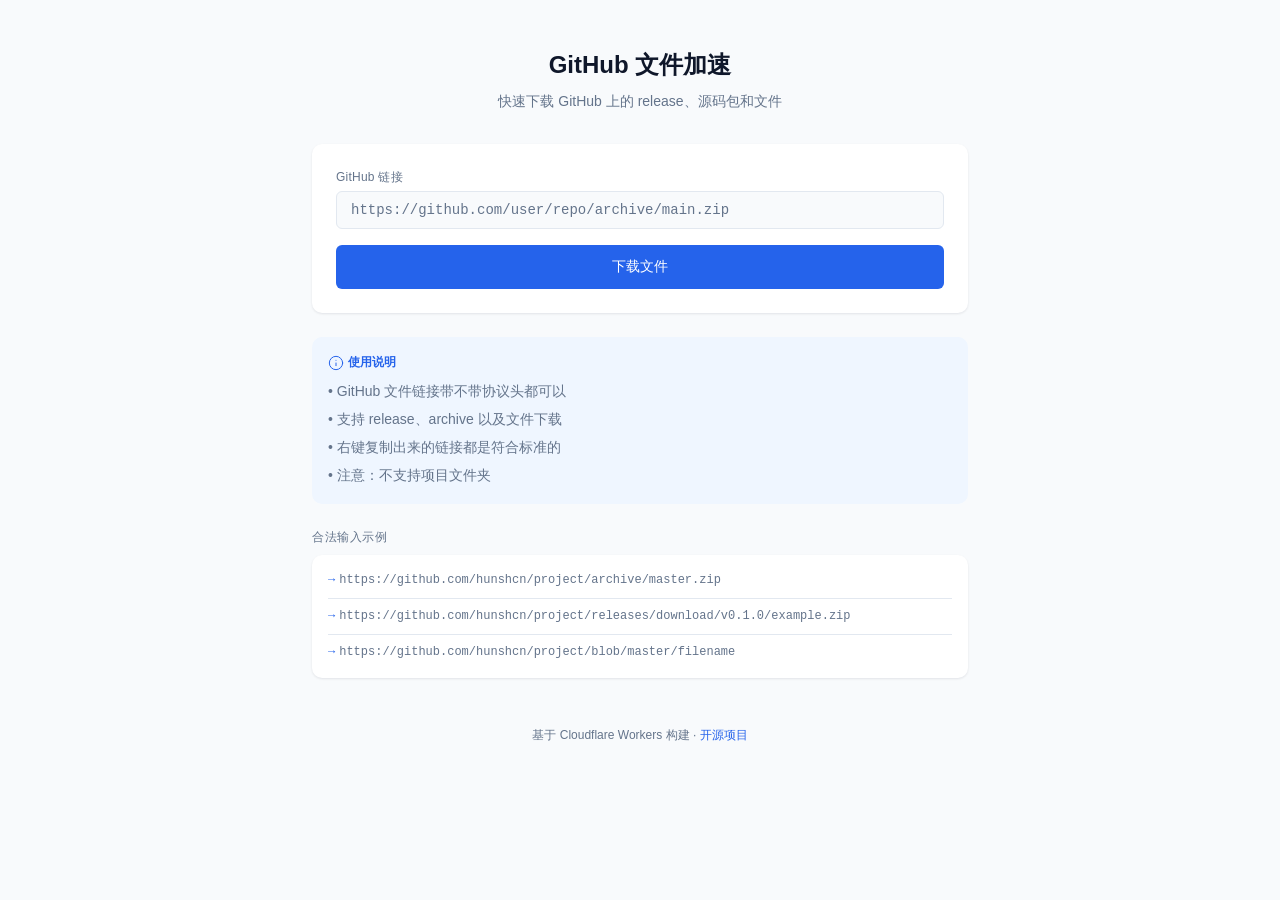
==== gh-proxy/index.html @ 865aa61d "feat: 设计简约好看的UI Co-authored-by: traeagent <traeagent@users.noreply.github.com>" ====
<!DOCTYPE html>
<html lang="zh-Hans">
<head>
  <meta charset="UTF-8">
  <meta name="viewport" content="width=device-width, initial-scale=1.0">
  <title>GitHub 文件加速</title>
  <style>
    *, *::before, *::after { margin: 0; padding: 0; box-sizing: border-box; }

    :root {
      /* 设计令牌 */
      --color-primary: #2563EB;
      --color-primary-hover: #1D4ED8;
      --color-primary-bg: #EFF6FF;
      --color-bg: #F8FAFC;
      --color-surface: #FFFFFF;
      --color-border: #E2E8F0;
      --text-main: #0F172A;
      --text-secondary: #64748B;
      --radius-sm: 6px;
      --radius-md: 10px;
      --shadow-1: 0 1px 2px rgba(15,23,42,0.04), 0 1px 3px rgba(15,23,42,0.06);
      --shadow-2: 0 4px 6px -2px rgba(15,23,42,0.05), 0 8px 12px -2px rgba(15,23,42,0.08);
      --space-xs: 4px;
      --space-sm: 8px;
      --space-md: 16px;
      --space-lg: 24px;
      --space-xl: 32px;
      --space-2xl: 48px;
      --easing: cubic-bezier(0.4, 0, 0.2, 1);
    }

    html {
      scroll-behavior: smooth;
    }

    body {
      background: var(--color-bg);
      color: var(--text-main);
      font-family: -apple-system, BlinkMacSystemFont, "Segoe UI", Roboto, "Helvetica Neue", Arial, "PingFang SC", "Microsoft YaHei", sans-serif;
      min-height: 100vh;
      line-height: 1.6;
      -webkit-font-smoothing: antialiased;
      -moz-osx-font-smoothing: grayscale;
    }

    .container {
      max-width: 720px;
      margin: 0 auto;
      padding: var(--space-2xl) var(--space-xl);
    }

    /* Header */
    .header {
      text-align: center;
      margin-bottom: var(--space-xl);
      opacity: 0;
      transform: translateY(16px);
      animation: fadeInUp 0.4s var(--easing) forwards;
    }

    h1 {
      font-size: 24px;
      line-height: 1.4;
      font-weight: 600;
      margin-bottom: var(--space-sm);
      color: var(--text-main);
    }

    .subtitle {
      font-size: 14px;
      color: var(--text-secondary);
    }

    @keyframes fadeInUp {
      to {
        opacity: 1;
        transform: translateY(0);
      }
    }

    /* Form Card */
    .form-card {
      background: var(--color-surface);
      border-radius: var(--radius-md);
      padding: var(--space-lg);
      box-shadow: var(--shadow-1);
      margin-bottom: var(--space-lg);
      opacity: 0;
      transform: translateY(16px);
      animation: fadeInUp 0.4s var(--easing) forwards 0.1s;
    }

    .form-group {
      margin-bottom: var(--space-md);
    }

    .form-label {
      display: block;
      font-size: 12px;
      font-weight: 500;
      color: var(--text-secondary);
      margin-bottom: var(--space-xs);
      letter-spacing: 0.02em;
    }

    .url-input {
      width: 100%;
      padding: 10px 14px;
      font-family: ui-monospace, SFMono-Regular, Menlo, Monaco, Consolas, "Liberation Mono", "Courier New", monospace;
      font-size: 14px;
      background: var(--color-bg);
      border: 1px solid var(--color-border);
      border-radius: var(--radius-sm);
      color: var(--text-main);
      transition: all 150ms var(--easing);
      outline: none;
    }

    .url-input::placeholder {
      color: var(--text-secondary);
    }

    .url-input:focus {
      border-color: var(--color-primary);
      box-shadow: 0 0 0 3px rgba(37, 99, 235, 0.15);
    }

    .submit-btn {
      width: 100%;
      padding: 10px 20px;
      font-family: inherit;
      font-size: 14px;
      font-weight: 500;
      color: white;
      background: var(--color-primary);
      border: none;
      border-radius: var(--radius-sm);
      cursor: pointer;
      transition: all 150ms var(--easing);
      min-height: 44px;
    }

    .submit-btn:hover {
      background: var(--color-primary-hover);
      transform: translateY(-1px);
      box-shadow: 0 4px 6px -4px rgba(0,0,0,0.1);
    }

    .submit-btn:active {
      transform: translateY(0);
    }

    /* Info Section */
    .info-section {
      background: var(--color-primary-bg);
      border-radius: var(--radius-md);
      padding: var(--space-md);
      margin-bottom: var(--space-lg);
      opacity: 0;
      transform: translateY(16px);
      animation: fadeInUp 0.4s var(--easing) forwards 0.2s;
    }

    .info-title {
      display: flex;
      align-items: center;
      gap: var(--space-xs);
      font-size: 12px;
      font-weight: 600;
      color: var(--color-primary);
      margin-bottom: var(--space-sm);
    }

    .info-title svg {
      width: 16px;
      height: 16px;
    }

    .info-text {
      font-size: 14px;
      color: var(--text-secondary);
      line-height: 1.7;
    }

    .info-text p {
      margin-bottom: var(--space-xs);
    }

    .info-text p:last-child {
      margin-bottom: 0;
    }

    /* Examples */
    .examples-section {
      opacity: 0;
      transform: translateY(16px);
      animation: fadeInUp 0.4s var(--easing) forwards 0.3s;
    }

    .examples-title {
      font-size: 12px;
      font-weight: 500;
      color: var(--text-secondary);
      text-transform: uppercase;
      letter-spacing: 0.05em;
      margin-bottom: var(--space-sm);
    }

    .examples-list {
      list-style: none;
      background: var(--color-surface);
      border-radius: var(--radius-md);
      padding: var(--space-md);
      box-shadow: var(--shadow-1);
    }

    .examples-list li {
      font-family: ui-monospace, SFMono-Regular, Menlo, Monaco, Consolas, "Liberation Mono", "Courier New", monospace;
      font-size: 12px;
      color: var(--text-secondary);
      padding: var(--space-sm) 0;
      border-bottom: 1px solid var(--color-border);
      word-break: break-all;
    }

    .examples-list li:last-child {
      border-bottom: none;
      padding-bottom: 0;
    }

    .examples-list li:first-child {
      padding-top: 0;
    }

    .examples-list li::before {
      content: "→";
      margin-right: var(--space-xs);
      color: var(--color-primary);
    }

    /* Footer */
    .footer {
      margin-top: var(--space-2xl);
      text-align: center;
      opacity: 0;
      animation: fadeInUp 0.4s var(--easing) forwards 0.4s;
    }

    .footer p {
      font-size: 12px;
      color: var(--text-secondary);
    }

    .footer a {
      color: var(--color-primary);
      text-decoration: none;
      font-weight: 500;
      transition: color 150ms var(--easing);
    }

    .footer a:hover {
      text-decoration: underline;
    }

    @media (max-width: 640px) {
      .container {
        padding: var(--space-xl) var(--space-md);
      }

      h1 {
        font-size: 20px;
      }

      .form-card {
        padding: var(--space-md);
      }

      .info-section {
        padding: var(--space-md);
      }
    }
  </style>
</head>
<body>
  <div class="container">
    <header class="header">
      <h1>GitHub 文件加速</h1>
      <p class="subtitle">快速下载 GitHub 上的 release、源码包和文件</p>
    </header>

    <div class="form-card">
      <form action="./" method="get" target="_blank" onsubmit="toSubmit(event)">
        <div class="form-group">
          <label class="form-label" for="url-input">GitHub 链接</label>
          <input 
            class="url-input" 
            id="url-input"
            name="q" 
            type="text" 
            placeholder="https://github.com/user/repo/archive/main.zip"
            pattern="^((https|http):\/\/)?(github\.com\/.+?\/.+?\/(?:releases|archive|blob|raw|suites)|((?:raw|gist)\.(?:githubusercontent|github)\.com))\/.+$" 
            required
          >
        </div>
        <button type="submit" class="submit-btn">下载文件</button>
      </form>
    </div>

    <div class="info-section">
      <div class="info-title">
        <svg viewBox="0 0 24 24" fill="none" stroke="currentColor" stroke-width="1.5" stroke-linecap="round" stroke-linejoin="round">
          <circle cx="12" cy="12" r="10"/>
          <path d="M12 16v-4"/>
          <path d="M12 8h.01"/>
        </svg>
        使用说明
      </div>
      <div class="info-text">
        <p>• GitHub 文件链接带不带协议头都可以</p>
        <p>• 支持 release、archive 以及文件下载</p>
        <p>• 右键复制出来的链接都是符合标准的</p>
        <p>• 注意：不支持项目文件夹</p>
      </div>
    </div>

    <div class="examples-section">
      <div class="examples-title">合法输入示例</div>
      <ul class="examples-list">
        <li>https://github.com/hunshcn/project/archive/master.zip</li>
        <li>https://github.com/hunshcn/project/releases/download/v0.1.0/example.zip</li>
        <li>https://github.com/hunshcn/project/blob/master/filename</li>
      </ul>
    </div>

    <footer class="footer">
      <p>基于 Cloudflare Workers 构建 · <a href="https://github.com/hunshcn/gh-proxy">开源项目</a></p>
    </footer>
  </div>

  <script>
    function toSubmit(event) {
      event.preventDefault();
      window.open(location.href.substr(0, location.href.lastIndexOf('/') + 1) + document.getElementsByName('q')[0].value);
      return false;
    }
  </script>
</body>
</html>
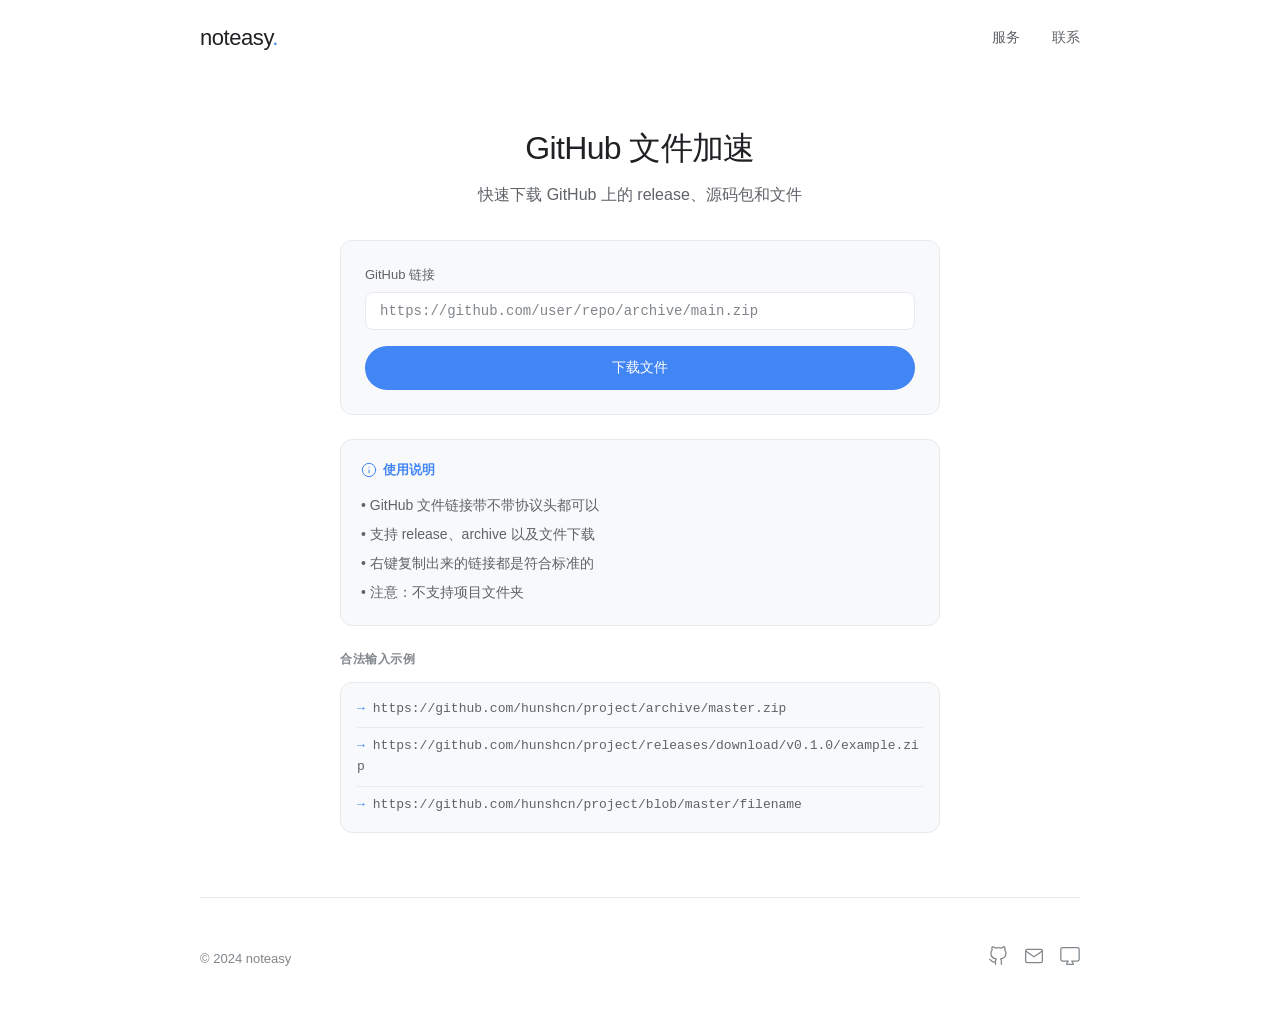
==== commit 0d673e39: "feat: 优化页面布局与内容 Co-authored-by: traeagent <traeagent@users.noreply.github.com>" ====
--- a/gh-proxy/index.html
+++ b/gh-proxy/index.html
@@ -3,148 +3,154 @@
 <head>
   <meta charset="UTF-8">
   <meta name="viewport" content="width=device-width, initial-scale=1.0">
-  <title>GitHub 文件加速</title>
+  <title>GitHub 文件加速 - noteasy</title>
   <style>
     *, *::before, *::after { margin: 0; padding: 0; box-sizing: border-box; }
 
     :root {
-      /* 设计令牌 */
-      --color-primary: #2563EB;
-      --color-primary-hover: #1D4ED8;
-      --color-primary-bg: #EFF6FF;
-      --color-bg: #F8FAFC;
-      --color-surface: #FFFFFF;
-      --color-border: #E2E8F0;
-      --text-main: #0F172A;
-      --text-secondary: #64748B;
-      --radius-sm: 6px;
-      --radius-md: 10px;
-      --shadow-1: 0 1px 2px rgba(15,23,42,0.04), 0 1px 3px rgba(15,23,42,0.06);
-      --shadow-2: 0 4px 6px -2px rgba(15,23,42,0.05), 0 8px 12px -2px rgba(15,23,42,0.08);
-      --space-xs: 4px;
-      --space-sm: 8px;
-      --space-md: 16px;
-      --space-lg: 24px;
-      --space-xl: 32px;
-      --space-2xl: 48px;
+      --blue: #4285F4;
+      --green: #34A853;
+      --yellow: #FBBC05;
+      --red: #EA4335;
+      --bg: #FFFFFF;
+      --surface: #F8F9FA;
+      --border: #E8EAED;
+      --text-1: #202124;
+      --text-2: #5F6368;
+      --text-3: #80868B;
+      --radius: 12px;
       --easing: cubic-bezier(0.4, 0, 0.2, 1);
     }
 
-    html {
-      scroll-behavior: smooth;
-    }
-
     body {
-      background: var(--color-bg);
-      color: var(--text-main);
-      font-family: -apple-system, BlinkMacSystemFont, "Segoe UI", Roboto, "Helvetica Neue", Arial, "PingFang SC", "Microsoft YaHei", sans-serif;
+      background: var(--bg);
+      color: var(--text-1);
+      font-family: "Google Sans", -apple-system, BlinkMacSystemFont, "Segoe UI", Roboto, "Helvetica Neue", Arial, "PingFang SC", "Microsoft YaHei", sans-serif;
       min-height: 100vh;
       line-height: 1.6;
       -webkit-font-smoothing: antialiased;
-      -moz-osx-font-smoothing: grayscale;
-    }
-
-    .container {
-      max-width: 720px;
+      display: flex;
+      flex-direction: column;
+    }
+
+    .wrap {
+      max-width: 960px;
       margin: 0 auto;
-      padding: var(--space-2xl) var(--space-xl);
-    }
-
-    /* Header */
-    .header {
+      padding: 0 40px;
+      width: 100%;
+      flex: 1;
+    }
+
+    /* Nav */
+    nav {
+      padding: 20px 0;
+      display: flex;
+      justify-content: space-between;
+      align-items: center;
+    }
+
+    .brand {
+      font-size: 22px;
+      font-weight: 500;
+      text-decoration: none;
+      color: var(--text-1);
+      letter-spacing: -0.02em;
+    }
+
+    .brand span { color: var(--blue); }
+
+    .nav-links { display: flex; gap: 32px; }
+
+    .nav-links a {
+      font-size: 14px;
+      font-weight: 500;
+      color: var(--text-2);
+      text-decoration: none;
+      transition: color 0.2s;
+    }
+
+    .nav-links a:hover { color: var(--blue); }
+
+    /* Page Header */
+    .page-header {
+      padding: 48px 0 32px;
       text-align: center;
-      margin-bottom: var(--space-xl);
-      opacity: 0;
-      transform: translateY(16px);
-      animation: fadeInUp 0.4s var(--easing) forwards;
-    }
-
-    h1 {
-      font-size: 24px;
-      line-height: 1.4;
-      font-weight: 600;
-      margin-bottom: var(--space-sm);
-      color: var(--text-main);
-    }
-
-    .subtitle {
-      font-size: 14px;
-      color: var(--text-secondary);
-    }
-
-    @keyframes fadeInUp {
-      to {
-        opacity: 1;
-        transform: translateY(0);
-      }
+    }
+
+    .page-header h1 {
+      font-size: 32px;
+      font-weight: 400;
+      letter-spacing: -0.02em;
+      margin-bottom: 8px;
+    }
+
+    .page-header p {
+      font-size: 16px;
+      color: var(--text-2);
     }
 
     /* Form Card */
     .form-card {
-      background: var(--color-surface);
-      border-radius: var(--radius-md);
-      padding: var(--space-lg);
-      box-shadow: var(--shadow-1);
-      margin-bottom: var(--space-lg);
-      opacity: 0;
-      transform: translateY(16px);
-      animation: fadeInUp 0.4s var(--easing) forwards 0.1s;
+      background: var(--surface);
+      border: 1px solid var(--border);
+      border-radius: var(--radius);
+      padding: 24px;
+      max-width: 600px;
+      margin: 0 auto 24px;
     }
 
     .form-group {
-      margin-bottom: var(--space-md);
+      margin-bottom: 16px;
     }
 
     .form-label {
       display: block;
-      font-size: 12px;
+      font-size: 13px;
       font-weight: 500;
-      color: var(--text-secondary);
-      margin-bottom: var(--space-xs);
-      letter-spacing: 0.02em;
+      color: var(--text-2);
+      margin-bottom: 6px;
     }
 
     .url-input {
       width: 100%;
       padding: 10px 14px;
-      font-family: ui-monospace, SFMono-Regular, Menlo, Monaco, Consolas, "Liberation Mono", "Courier New", monospace;
+      font-family: ui-monospace, SFMono-Regular, Menlo, Monaco, Consolas, monospace;
       font-size: 14px;
-      background: var(--color-bg);
-      border: 1px solid var(--color-border);
-      border-radius: var(--radius-sm);
-      color: var(--text-main);
-      transition: all 150ms var(--easing);
+      background: var(--bg);
+      border: 1px solid var(--border);
+      border-radius: 8px;
+      color: var(--text-1);
+      transition: all 0.2s var(--easing);
       outline: none;
     }
 
     .url-input::placeholder {
-      color: var(--text-secondary);
+      color: var(--text-3);
     }
 
     .url-input:focus {
-      border-color: var(--color-primary);
-      box-shadow: 0 0 0 3px rgba(37, 99, 235, 0.15);
+      border-color: var(--blue);
+      box-shadow: 0 0 0 3px rgba(66,133,244,0.15);
     }
 
     .submit-btn {
       width: 100%;
-      padding: 10px 20px;
+      padding: 12px 20px;
       font-family: inherit;
       font-size: 14px;
       font-weight: 500;
       color: white;
-      background: var(--color-primary);
+      background: var(--blue);
       border: none;
-      border-radius: var(--radius-sm);
+      border-radius: 100px;
       cursor: pointer;
-      transition: all 150ms var(--easing);
+      transition: all 0.2s var(--easing);
       min-height: 44px;
     }
 
     .submit-btn:hover {
-      background: var(--color-primary-hover);
-      transform: translateY(-1px);
-      box-shadow: 0 4px 6px -4px rgba(0,0,0,0.1);
+      background: #3367D6;
+      box-shadow: 0 4px 12px rgba(66,133,244,0.3);
     }
 
     .submit-btn:active {
@@ -153,23 +159,22 @@
 
     /* Info Section */
     .info-section {
-      background: var(--color-primary-bg);
-      border-radius: var(--radius-md);
-      padding: var(--space-md);
-      margin-bottom: var(--space-lg);
-      opacity: 0;
-      transform: translateY(16px);
-      animation: fadeInUp 0.4s var(--easing) forwards 0.2s;
+      background: var(--surface);
+      border: 1px solid var(--border);
+      border-radius: var(--radius);
+      padding: 20px;
+      max-width: 600px;
+      margin: 0 auto 24px;
     }
 
     .info-title {
       display: flex;
       align-items: center;
-      gap: var(--space-xs);
-      font-size: 12px;
+      gap: 6px;
+      font-size: 13px;
       font-weight: 600;
-      color: var(--color-primary);
-      margin-bottom: var(--space-sm);
+      color: var(--blue);
+      margin-bottom: 12px;
     }
 
     .info-title svg {
@@ -179,12 +184,12 @@
 
     .info-text {
       font-size: 14px;
-      color: var(--text-secondary);
-      line-height: 1.7;
+      color: var(--text-2);
+      line-height: 1.8;
     }
 
     .info-text p {
-      margin-bottom: var(--space-xs);
+      margin-bottom: 4px;
     }
 
     .info-text p:last-child {
@@ -193,34 +198,33 @@
 
     /* Examples */
     .examples-section {
-      opacity: 0;
-      transform: translateY(16px);
-      animation: fadeInUp 0.4s var(--easing) forwards 0.3s;
+      max-width: 600px;
+      margin: 0 auto;
     }
 
     .examples-title {
       font-size: 12px;
-      font-weight: 500;
-      color: var(--text-secondary);
+      font-weight: 600;
+      color: var(--text-3);
       text-transform: uppercase;
       letter-spacing: 0.05em;
-      margin-bottom: var(--space-sm);
+      margin-bottom: 12px;
     }
 
     .examples-list {
       list-style: none;
-      background: var(--color-surface);
-      border-radius: var(--radius-md);
-      padding: var(--space-md);
-      box-shadow: var(--shadow-1);
+      background: var(--surface);
+      border: 1px solid var(--border);
+      border-radius: var(--radius);
+      padding: 16px;
     }
 
     .examples-list li {
-      font-family: ui-monospace, SFMono-Regular, Menlo, Monaco, Consolas, "Liberation Mono", "Courier New", monospace;
-      font-size: 12px;
-      color: var(--text-secondary);
-      padding: var(--space-sm) 0;
-      border-bottom: 1px solid var(--color-border);
+      font-family: ui-monospace, SFMono-Regular, Menlo, Monaco, Consolas, monospace;
+      font-size: 13px;
+      color: var(--text-2);
+      padding: 8px 0;
+      border-bottom: 1px solid var(--border);
       word-break: break-all;
     }
 
@@ -235,59 +239,63 @@
 
     .examples-list li::before {
       content: "→";
-      margin-right: var(--space-xs);
-      color: var(--color-primary);
+      margin-right: 8px;
+      color: var(--blue);
     }
 
     /* Footer */
-    .footer {
-      margin-top: var(--space-2xl);
-      text-align: center;
-      opacity: 0;
-      animation: fadeInUp 0.4s var(--easing) forwards 0.4s;
-    }
-
-    .footer p {
-      font-size: 12px;
-      color: var(--text-secondary);
-    }
-
-    .footer a {
-      color: var(--color-primary);
-      text-decoration: none;
-      font-weight: 500;
-      transition: color 150ms var(--easing);
-    }
-
-    .footer a:hover {
-      text-decoration: underline;
-    }
-
-    @media (max-width: 640px) {
-      .container {
-        padding: var(--space-xl) var(--space-md);
-      }
-
-      h1 {
-        font-size: 20px;
-      }
-
-      .form-card {
-        padding: var(--space-md);
-      }
-
-      .info-section {
-        padding: var(--space-md);
-      }
+    footer {
+      padding: 48px 0;
+      border-top: 1px solid var(--border);
+      margin-top: 64px;
+      display: flex;
+      justify-content: space-between;
+      align-items: center;
+    }
+
+    footer p {
+      font-size: 13px;
+      color: var(--text-3);
+    }
+
+    footer .socials {
+      display: flex;
+      gap: 16px;
+    }
+
+    footer .socials a {
+      color: var(--text-3);
+      transition: color 0.2s;
+    }
+
+    footer .socials a:hover { color: var(--text-1); }
+
+    footer .socials svg {
+      width: 20px;
+      height: 20px;
+    }
+
+    @media (max-width: 768px) {
+      .wrap { padding: 0 20px; }
+      .page-header h1 { font-size: 24px; }
+      footer { flex-direction: column; gap: 16px; text-align: center; }
     }
   </style>
 </head>
 <body>
-  <div class="container">
-    <header class="header">
+  <div class="wrap">
+    <nav>
+      <a href="/" class="brand">noteasy<span>.</span></a>
+      <div class="nav-links">
+        <a href="/#services">服务</a>
+        <a href="/#contact">联系</a>
+      </div>
+    </nav>
+
+    <div class="page-header">
       <h1>GitHub 文件加速</h1>
-      <p class="subtitle">快速下载 GitHub 上的 release、源码包和文件</p>
-    </header>
+      <p>快速下载 GitHub 上的 release、源码包和文件</p>
+    </div>
 
     <div class="form-card">
       <form action="./" method="get" target="_blank" onsubmit="toSubmit(event)">
@@ -333,8 +341,26 @@
       </ul>
     </div>
 
-    <footer class="footer">
-      <p>基于 Cloudflare Workers 构建 · <a href="https://github.com/hunshcn/gh-proxy">开源项目</a></p>
+    <footer>
+      <p>© 2024 noteasy</p>
+      <div class="socials">
+        <a href="#">
+          <svg viewBox="0 0 24 24" fill="none" stroke="currentColor" stroke-width="1.5" stroke-linecap="round" stroke-linejoin="round">
+            <path d="M9 19c-5 1.5-5-2.5-7-3m14 6v-3.87a3.37 3.37 0 0 0-.94-2.61c3.14-.35 6.44-1.54 6.44-7A5.44 5.44 0 0 0 20 4.77 5.07 5.07 0 0 0 19.91 1S18.73.65 16 2.48a13.38 13.38 0 0 0-7 0C6.27.65 5.09 1 5.09 1A5.07 5.07 0 0 0 5 4.77a5.44 5.44 0 0 0-1.5 3.78c0 5.42 3.3 6.61 6.44 7A3.37 3.37 0 0 0 9 18.13V22"/>
+          </svg>
+        </a>
+        <a href="#">
+          <svg viewBox="0 0 24 24" fill="none" stroke="currentColor" stroke-width="1.5" stroke-linecap="round" stroke-linejoin="round">
+            <path d="M4 4h16c1.1 0 2 .9 2 2v12c0 1.1-.9 2-2 2H4c-1.1 0-2-.9-2-2V6c0-1.1.9-2 2-2z"/>
+            <polyline points="22,6 12,13 2,6"/>
+          </svg>
+        </a>
+        <a href="#">
+          <svg viewBox="0 0 24 24" fill="none" stroke="currentColor" stroke-width="1.5" stroke-linecap="round" stroke-linejoin="round">
+            <path d="M21 2H3c-1.1 0-2 .9-2 2v12c0 1.1.9 2 2 2h7l-2 3v1h8v-1l-2-3h7c1.1 0 2-.9 2-2V4c0-1.1-.9-2-2-2z"/>
+          </svg>
+        </a>
+      </div>
     </footer>
   </div>
 
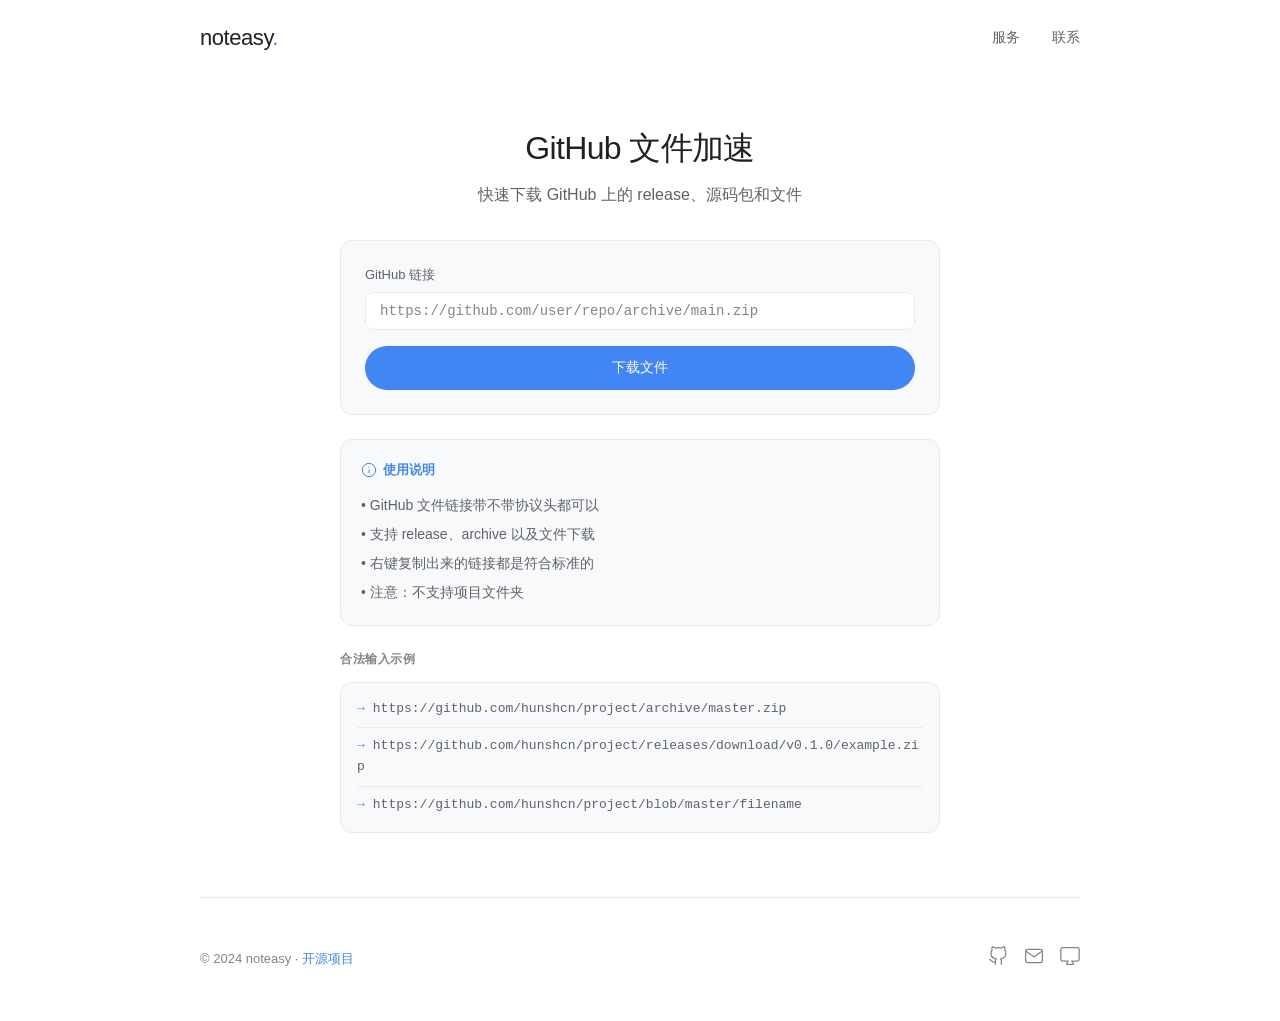
==== commit f7aa4b5c: "feat: 优化页面布局与内容 Co-authored-by: traeagent <traeagent@users.noreply.github.com>" ====
--- a/gh-proxy/index.html
+++ b/gh-proxy/index.html
@@ -1,5 +1,5 @@
 <!DOCTYPE html>
-<html lang="zh-Hans">
+<html lang="zh-Hans" data-root="/">
 <head>
   <meta charset="UTF-8">
   <meta name="viewport" content="width=device-width, initial-scale=1.0">
@@ -258,6 +258,15 @@
       color: var(--text-3);
     }
 
+    footer p a {
+      color: var(--blue);
+      text-decoration: none;
+    }
+
+    footer p a:hover {
+      text-decoration: underline;
+    }
+
     footer .socials {
       display: flex;
       gap: 16px;
@@ -284,13 +293,7 @@
 </head>
 <body>
   <div class="wrap">
-    <nav>
-      <a href="/" class="brand">noteasy<span>.</span></a>
-      <div class="nav-links">
-        <a href="/#services">服务</a>
-        <a href="/#contact">联系</a>
-      </div>
-    </nav>
+    <div id="nav-placeholder"></div>
 
     <div class="page-header">
       <h1>GitHub 文件加速</h1>
@@ -341,29 +344,10 @@
       </ul>
     </div>
 
-    <footer>
-      <p>© 2024 noteasy</p>
-      <div class="socials">
-        <a href="#">
-          <svg viewBox="0 0 24 24" fill="none" stroke="currentColor" stroke-width="1.5" stroke-linecap="round" stroke-linejoin="round">
-            <path d="M9 19c-5 1.5-5-2.5-7-3m14 6v-3.87a3.37 3.37 0 0 0-.94-2.61c3.14-.35 6.44-1.54 6.44-7A5.44 5.44 0 0 0 20 4.77 5.07 5.07 0 0 0 19.91 1S18.73.65 16 2.48a13.38 13.38 0 0 0-7 0C6.27.65 5.09 1 5.09 1A5.07 5.07 0 0 0 5 4.77a5.44 5.44 0 0 0-1.5 3.78c0 5.42 3.3 6.61 6.44 7A3.37 3.37 0 0 0 9 18.13V22"/>
-          </svg>
-        </a>
-        <a href="#">
-          <svg viewBox="0 0 24 24" fill="none" stroke="currentColor" stroke-width="1.5" stroke-linecap="round" stroke-linejoin="round">
-            <path d="M4 4h16c1.1 0 2 .9 2 2v12c0 1.1-.9 2-2 2H4c-1.1 0-2-.9-2-2V6c0-1.1.9-2 2-2z"/>
-            <polyline points="22,6 12,13 2,6"/>
-          </svg>
-        </a>
-        <a href="#">
-          <svg viewBox="0 0 24 24" fill="none" stroke="currentColor" stroke-width="1.5" stroke-linecap="round" stroke-linejoin="round">
-            <path d="M21 2H3c-1.1 0-2 .9-2 2v12c0 1.1.9 2 2 2h7l-2 3v1h8v-1l-2-3h7c1.1 0 2-.9 2-2V4c0-1.1-.9-2-2-2z"/>
-          </svg>
-        </a>
-      </div>
-    </footer>
+    <div id="footer-extra" style="display:none;"><a href="https://github.com/hunshcn/gh-proxy">开源项目</a></div>
+    <div id="footer-placeholder"></div>
   </div>
-
+  <script src="/components.js"></script>
   <script>
     function toSubmit(event) {
       event.preventDefault();
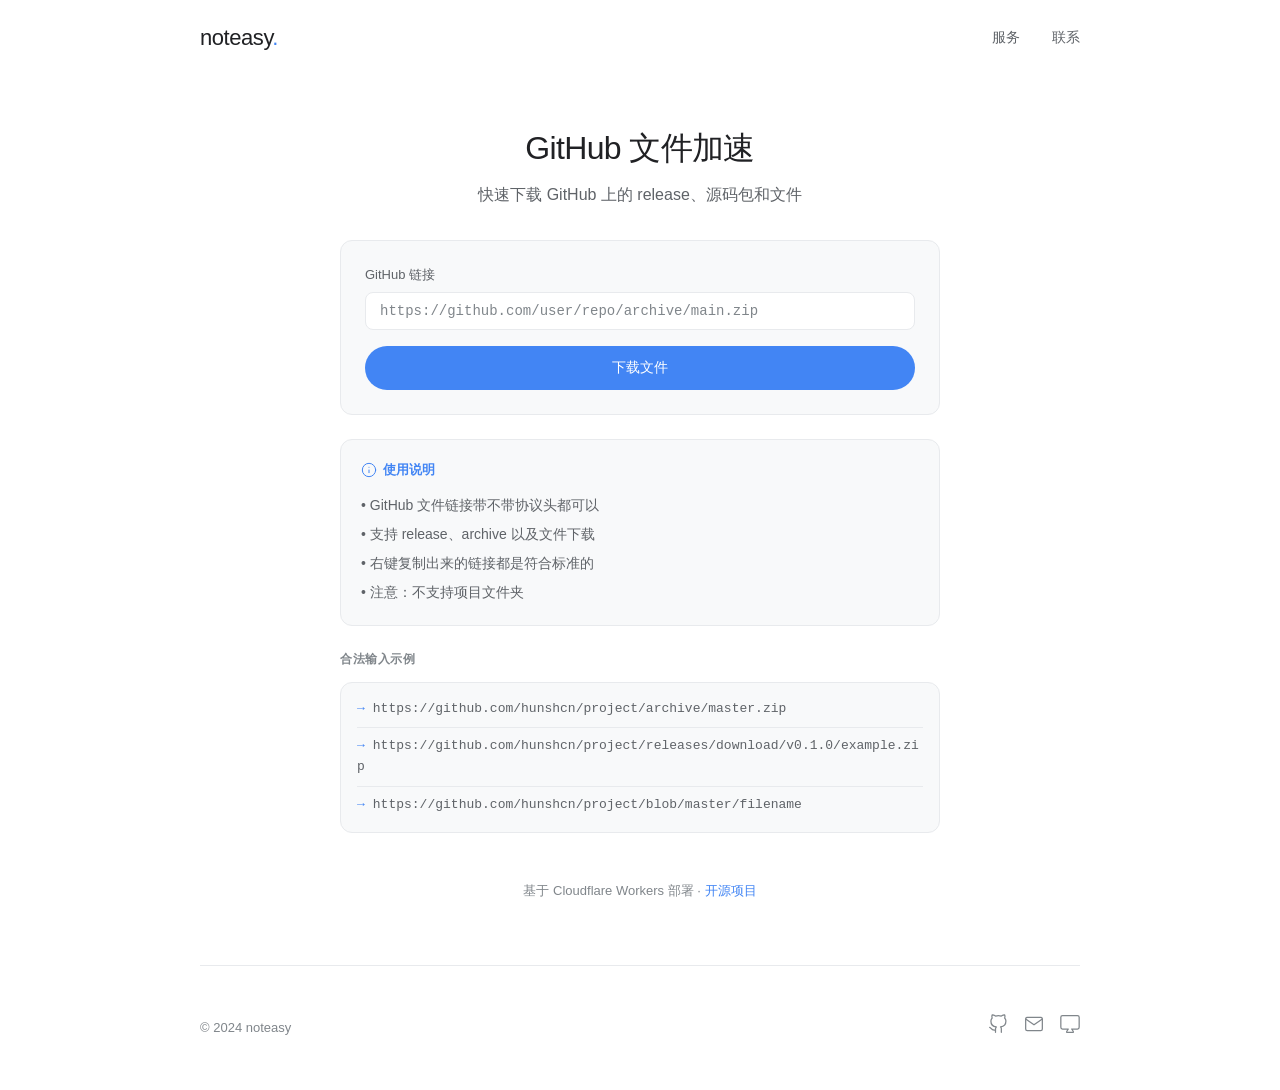
==== commit da9467ea: "feat: 优化页面布局与内容 Co-authored-by: traeagent <traeagent@users.noreply.github.com>" ====
--- a/gh-proxy/index.html
+++ b/gh-proxy/index.html
@@ -344,7 +344,10 @@
       </ul>
     </div>
 
-    <div id="footer-extra" style="display:none;"><a href="https://github.com/hunshcn/gh-proxy">开源项目</a></div>
+    <div style="text-align:center;margin-top:48px;">
+      <p style="font-size:13px;color:var(--text-3);">基于 Cloudflare Workers 部署 · <a href="https://github.com/hunshcn/gh-proxy" style="color:var(--blue);text-decoration:none;">开源项目</a></p>
+    </div>
+
     <div id="footer-placeholder"></div>
   </div>
   <script src="/components.js"></script>
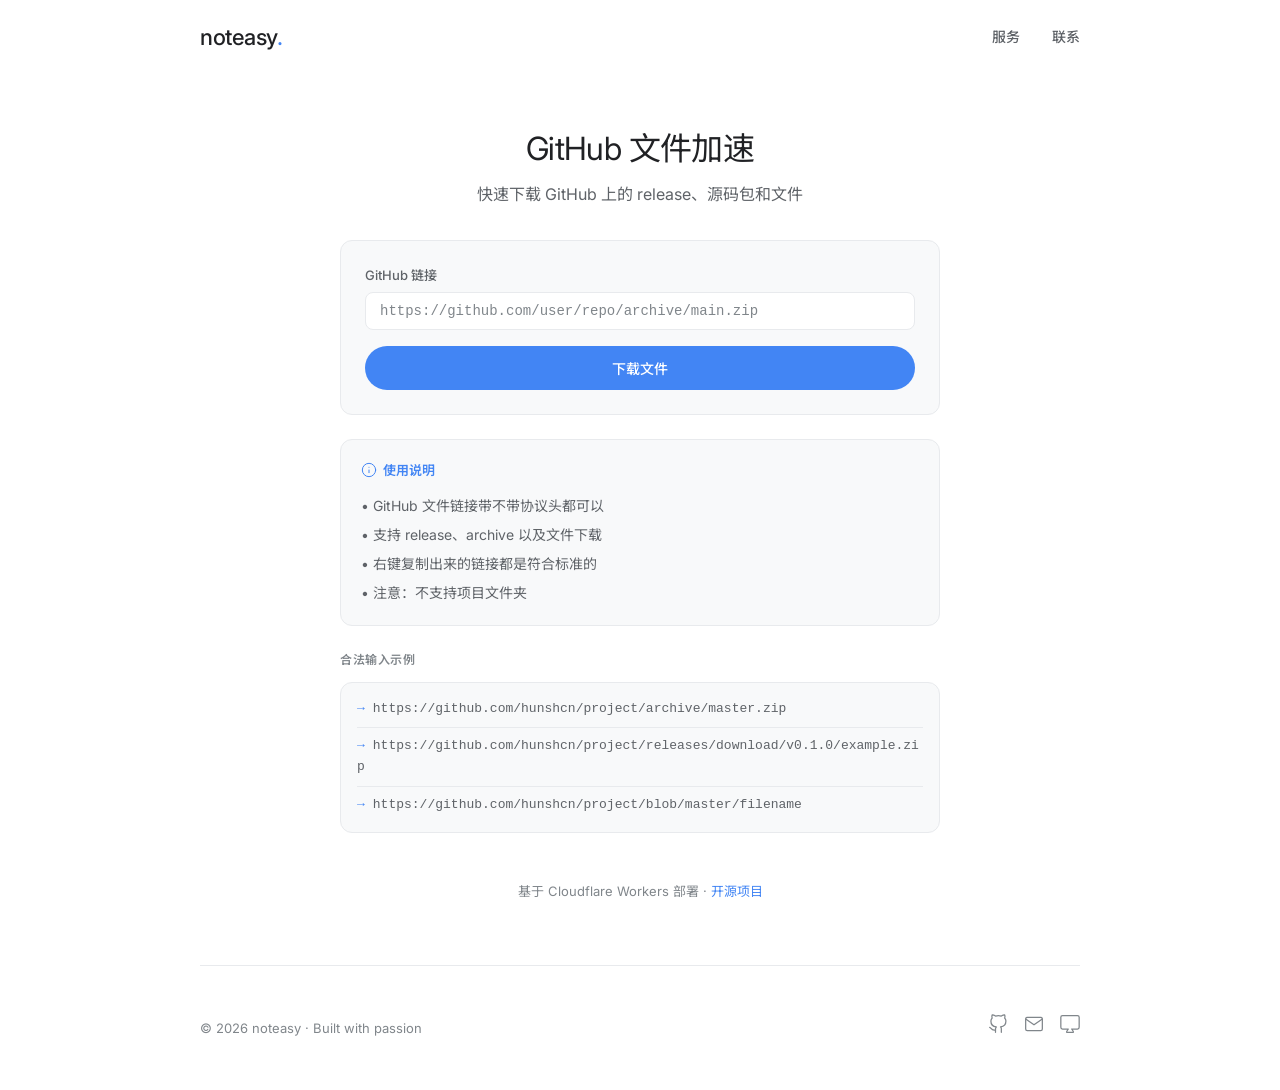
==== commit 58929b3e: "feat: 优化项目字体 Co-authored-by: traeagent <traeagent@users.noreply.github.com>" ====
--- a/gh-proxy/index.html
+++ b/gh-proxy/index.html
@@ -4,6 +4,9 @@
   <meta charset="UTF-8">
   <meta name="viewport" content="width=device-width, initial-scale=1.0">
   <title>GitHub 文件加速 - noteasy</title>
+  <link rel="preconnect" href="https://fonts.googleapis.com">
+  <link rel="preconnect" href="https://fonts.gstatic.com" crossorigin>
+  <link href="https://fonts.googleapis.com/css2?family=Inter:wght@400;500;600;700&family=Noto+Sans+SC:wght@400;500;600;700&display=swap" rel="stylesheet">
   <style>
     *, *::before, *::after { margin: 0; padding: 0; box-sizing: border-box; }
 
@@ -25,7 +28,7 @@
     body {
       background: var(--bg);
       color: var(--text-1);
-      font-family: "Google Sans", -apple-system, BlinkMacSystemFont, "Segoe UI", Roboto, "Helvetica Neue", Arial, "PingFang SC", "Microsoft YaHei", sans-serif;
+      font-family: "Inter", "Noto Sans SC", -apple-system, BlinkMacSystemFont, "Segoe UI", Roboto, "Helvetica Neue", Arial, sans-serif;
       min-height: 100vh;
       line-height: 1.6;
       -webkit-font-smoothing: antialiased;
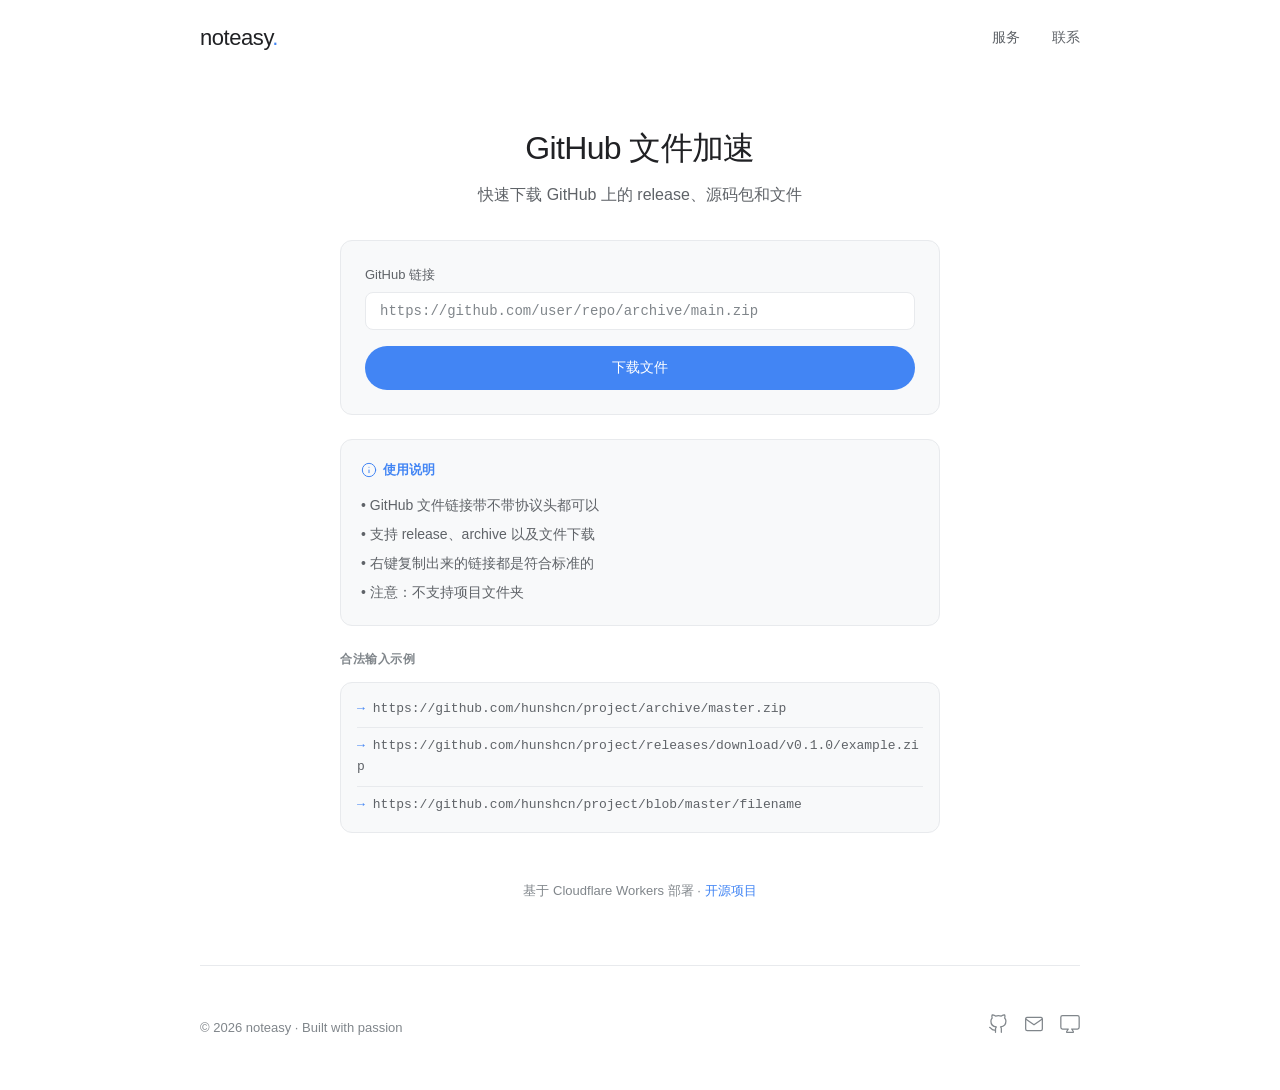
==== commit d23476a8: "feat: 优化项目字体 Co-authored-by: traeagent <traeagent@users.noreply.github.com>" ====
--- a/gh-proxy/index.html
+++ b/gh-proxy/index.html
@@ -4,9 +4,7 @@
   <meta charset="UTF-8">
   <meta name="viewport" content="width=device-width, initial-scale=1.0">
   <title>GitHub 文件加速 - noteasy</title>
-  <link rel="preconnect" href="https://fonts.googleapis.com">
-  <link rel="preconnect" href="https://fonts.gstatic.com" crossorigin>
-  <link href="https://fonts.googleapis.com/css2?family=Inter:wght@400;500;600;700&family=Noto+Sans+SC:wght@400;500;600;700&display=swap" rel="stylesheet">
+  <link rel="stylesheet" href="/resource/fonts.css">
   <style>
     *, *::before, *::after { margin: 0; padding: 0; box-sizing: border-box; }
 
--- a/resource/fonts.css
+++ b/resource/fonts.css
@@ -0,0 +1,3500 @@
+/* cyrillic-ext */
+@font-face {
+  font-family: 'Inter';
+  font-style: normal;
+  font-weight: 400;
+  font-display: swap;
+  src: url(/resource/inter/UcC73FwrK3iLTeHuS_nVMrMxCp50SjIa2JL7SUc.woff2) format('woff2');
+  unicode-range: U+0460-052F, U+1C80-1C8A, U+20B4, U+2DE0-2DFF, U+A640-A69F, U+FE2E-FE2F;
+}
+/* cyrillic */
+@font-face {
+  font-family: 'Inter';
+  font-style: normal;
+  font-weight: 400;
+  font-display: swap;
+  src: url(/resource/inter/UcC73FwrK3iLTeHuS_nVMrMxCp50SjIa0ZL7SUc.woff2) format('woff2');
+  unicode-range: U+0301, U+0400-045F, U+0490-0491, U+04B0-04B1, U+2116;
+}
+/* greek-ext */
+@font-face {
+  font-family: 'Inter';
+  font-style: normal;
+  font-weight: 400;
+  font-display: swap;
+  src: url(/resource/inter/UcC73FwrK3iLTeHuS_nVMrMxCp50SjIa2ZL7SUc.woff2) format('woff2');
+  unicode-range: U+1F00-1FFF;
+}
+/* greek */
+@font-face {
+  font-family: 'Inter';
+  font-style: normal;
+  font-weight: 400;
+  font-display: swap;
+  src: url(/resource/inter/UcC73FwrK3iLTeHuS_nVMrMxCp50SjIa1pL7SUc.woff2) format('woff2');
+  unicode-range: U+0370-0377, U+037A-037F, U+0384-038A, U+038C, U+038E-03A1, U+03A3-03FF;
+}
+/* vietnamese */
+@font-face {
+  font-family: 'Inter';
+  font-style: normal;
+  font-weight: 400;
+  font-display: swap;
+  src: url(/resource/inter/UcC73FwrK3iLTeHuS_nVMrMxCp50SjIa2pL7SUc.woff2) format('woff2');
+  unicode-range: U+0102-0103, U+0110-0111, U+0128-0129, U+0168-0169, U+01A0-01A1, U+01AF-01B0, U+0300-0301, U+0303-0304, U+0308-0309, U+0323, U+0329, U+1EA0-1EF9, U+20AB;
+}
+/* latin-ext */
+@font-face {
+  font-family: 'Inter';
+  font-style: normal;
+  font-weight: 400;
+  font-display: swap;
+  src: url(/resource/inter/UcC73FwrK3iLTeHuS_nVMrMxCp50SjIa25L7SUc.woff2) format('woff2');
+  unicode-range: U+0100-02BA, U+02BD-02C5, U+02C7-02CC, U+02CE-02D7, U+02DD-02FF, U+0304, U+0308, U+0329, U+1D00-1DBF, U+1E00-1E9F, U+1EF2-1EFF, U+2020, U+20A0-20AB, U+20AD-20C0, U+2113, U+2C60-2C7F, U+A720-A7FF;
+}
+/* latin */
+@font-face {
+  font-family: 'Inter';
+  font-style: normal;
+  font-weight: 400;
+  font-display: swap;
+  src: url(/resource/inter/UcC73FwrK3iLTeHuS_nVMrMxCp50SjIa1ZL7.woff2) format('woff2');
+  unicode-range: U+0000-00FF, U+0131, U+0152-0153, U+02BB-02BC, U+02C6, U+02DA, U+02DC, U+0304, U+0308, U+0329, U+2000-206F, U+20AC, U+2122, U+2191, U+2193, U+2212, U+2215, U+FEFF, U+FFFD;
+}
+/* cyrillic-ext */
+@font-face {
+  font-family: 'Inter';
+  font-style: normal;
+  font-weight: 500;
+  font-display: swap;
+  src: url(/resource/inter/UcC73FwrK3iLTeHuS_nVMrMxCp50SjIa2JL7SUc.woff2) format('woff2');
+  unicode-range: U+0460-052F, U+1C80-1C8A, U+20B4, U+2DE0-2DFF, U+A640-A69F, U+FE2E-FE2F;
+}
+/* cyrillic */
+@font-face {
+  font-family: 'Inter';
+  font-style: normal;
+  font-weight: 500;
+  font-display: swap;
+  src: url(/resource/inter/UcC73FwrK3iLTeHuS_nVMrMxCp50SjIa0ZL7SUc.woff2) format('woff2');
+  unicode-range: U+0301, U+0400-045F, U+0490-0491, U+04B0-04B1, U+2116;
+}
+/* greek-ext */
+@font-face {
+  font-family: 'Inter';
+  font-style: normal;
+  font-weight: 500;
+  font-display: swap;
+  src: url(/resource/inter/UcC73FwrK3iLTeHuS_nVMrMxCp50SjIa2ZL7SUc.woff2) format('woff2');
+  unicode-range: U+1F00-1FFF;
+}
+/* greek */
+@font-face {
+  font-family: 'Inter';
+  font-style: normal;
+  font-weight: 500;
+  font-display: swap;
+  src: url(/resource/inter/UcC73FwrK3iLTeHuS_nVMrMxCp50SjIa1pL7SUc.woff2) format('woff2');
+  unicode-range: U+0370-0377, U+037A-037F, U+0384-038A, U+038C, U+038E-03A1, U+03A3-03FF;
+}
+/* vietnamese */
+@font-face {
+  font-family: 'Inter';
+  font-style: normal;
+  font-weight: 500;
+  font-display: swap;
+  src: url(/resource/inter/UcC73FwrK3iLTeHuS_nVMrMxCp50SjIa2pL7SUc.woff2) format('woff2');
+  unicode-range: U+0102-0103, U+0110-0111, U+0128-0129, U+0168-0169, U+01A0-01A1, U+01AF-01B0, U+0300-0301, U+0303-0304, U+0308-0309, U+0323, U+0329, U+1EA0-1EF9, U+20AB;
+}
+/* latin-ext */
+@font-face {
+  font-family: 'Inter';
+  font-style: normal;
+  font-weight: 500;
+  font-display: swap;
+  src: url(/resource/inter/UcC73FwrK3iLTeHuS_nVMrMxCp50SjIa25L7SUc.woff2) format('woff2');
+  unicode-range: U+0100-02BA, U+02BD-02C5, U+02C7-02CC, U+02CE-02D7, U+02DD-02FF, U+0304, U+0308, U+0329, U+1D00-1DBF, U+1E00-1E9F, U+1EF2-1EFF, U+2020, U+20A0-20AB, U+20AD-20C0, U+2113, U+2C60-2C7F, U+A720-A7FF;
+}
+/* latin */
+@font-face {
+  font-family: 'Inter';
+  font-style: normal;
+  font-weight: 500;
+  font-display: swap;
+  src: url(/resource/inter/UcC73FwrK3iLTeHuS_nVMrMxCp50SjIa1ZL7.woff2) format('woff2');
+  unicode-range: U+0000-00FF, U+0131, U+0152-0153, U+02BB-02BC, U+02C6, U+02DA, U+02DC, U+0304, U+0308, U+0329, U+2000-206F, U+20AC, U+2122, U+2191, U+2193, U+2212, U+2215, U+FEFF, U+FFFD;
+}
+/* cyrillic-ext */
+@font-face {
+  font-family: 'Inter';
+  font-style: normal;
+  font-weight: 600;
+  font-display: swap;
+  src: url(/resource/inter/UcC73FwrK3iLTeHuS_nVMrMxCp50SjIa2JL7SUc.woff2) format('woff2');
+  unicode-range: U+0460-052F, U+1C80-1C8A, U+20B4, U+2DE0-2DFF, U+A640-A69F, U+FE2E-FE2F;
+}
+/* cyrillic */
+@font-face {
+  font-family: 'Inter';
+  font-style: normal;
+  font-weight: 600;
+  font-display: swap;
+  src: url(/resource/inter/UcC73FwrK3iLTeHuS_nVMrMxCp50SjIa0ZL7SUc.woff2) format('woff2');
+  unicode-range: U+0301, U+0400-045F, U+0490-0491, U+04B0-04B1, U+2116;
+}
+/* greek-ext */
+@font-face {
+  font-family: 'Inter';
+  font-style: normal;
+  font-weight: 600;
+  font-display: swap;
+  src: url(/resource/inter/UcC73FwrK3iLTeHuS_nVMrMxCp50SjIa2ZL7SUc.woff2) format('woff2');
+  unicode-range: U+1F00-1FFF;
+}
+/* greek */
+@font-face {
+  font-family: 'Inter';
+  font-style: normal;
+  font-weight: 600;
+  font-display: swap;
+  src: url(/resource/inter/UcC73FwrK3iLTeHuS_nVMrMxCp50SjIa1pL7SUc.woff2) format('woff2');
+  unicode-range: U+0370-0377, U+037A-037F, U+0384-038A, U+038C, U+038E-03A1, U+03A3-03FF;
+}
+/* vietnamese */
+@font-face {
+  font-family: 'Inter';
+  font-style: normal;
+  font-weight: 600;
+  font-display: swap;
+  src: url(/resource/inter/UcC73FwrK3iLTeHuS_nVMrMxCp50SjIa2pL7SUc.woff2) format('woff2');
+  unicode-range: U+0102-0103, U+0110-0111, U+0128-0129, U+0168-0169, U+01A0-01A1, U+01AF-01B0, U+0300-0301, U+0303-0304, U+0308-0309, U+0323, U+0329, U+1EA0-1EF9, U+20AB;
+}
+/* latin-ext */
+@font-face {
+  font-family: 'Inter';
+  font-style: normal;
+  font-weight: 600;
+  font-display: swap;
+  src: url(/resource/inter/UcC73FwrK3iLTeHuS_nVMrMxCp50SjIa25L7SUc.woff2) format('woff2');
+  unicode-range: U+0100-02BA, U+02BD-02C5, U+02C7-02CC, U+02CE-02D7, U+02DD-02FF, U+0304, U+0308, U+0329, U+1D00-1DBF, U+1E00-1E9F, U+1EF2-1EFF, U+2020, U+20A0-20AB, U+20AD-20C0, U+2113, U+2C60-2C7F, U+A720-A7FF;
+}
+/* latin */
+@font-face {
+  font-family: 'Inter';
+  font-style: normal;
+  font-weight: 600;
+  font-display: swap;
+  src: url(/resource/inter/UcC73FwrK3iLTeHuS_nVMrMxCp50SjIa1ZL7.woff2) format('woff2');
+  unicode-range: U+0000-00FF, U+0131, U+0152-0153, U+02BB-02BC, U+02C6, U+02DA, U+02DC, U+0304, U+0308, U+0329, U+2000-206F, U+20AC, U+2122, U+2191, U+2193, U+2212, U+2215, U+FEFF, U+FFFD;
+}
+/* cyrillic-ext */
+@font-face {
+  font-family: 'Inter';
+  font-style: normal;
+  font-weight: 700;
+  font-display: swap;
+  src: url(/resource/inter/UcC73FwrK3iLTeHuS_nVMrMxCp50SjIa2JL7SUc.woff2) format('woff2');
+  unicode-range: U+0460-052F, U+1C80-1C8A, U+20B4, U+2DE0-2DFF, U+A640-A69F, U+FE2E-FE2F;
+}
+/* cyrillic */
+@font-face {
+  font-family: 'Inter';
+  font-style: normal;
+  font-weight: 700;
+  font-display: swap;
+  src: url(/resource/inter/UcC73FwrK3iLTeHuS_nVMrMxCp50SjIa0ZL7SUc.woff2) format('woff2');
+  unicode-range: U+0301, U+0400-045F, U+0490-0491, U+04B0-04B1, U+2116;
+}
+/* greek-ext */
+@font-face {
+  font-family: 'Inter';
+  font-style: normal;
+  font-weight: 700;
+  font-display: swap;
+  src: url(/resource/inter/UcC73FwrK3iLTeHuS_nVMrMxCp50SjIa2ZL7SUc.woff2) format('woff2');
+  unicode-range: U+1F00-1FFF;
+}
+/* greek */
+@font-face {
+  font-family: 'Inter';
+  font-style: normal;
+  font-weight: 700;
+  font-display: swap;
+  src: url(/resource/inter/UcC73FwrK3iLTeHuS_nVMrMxCp50SjIa1pL7SUc.woff2) format('woff2');
+  unicode-range: U+0370-0377, U+037A-037F, U+0384-038A, U+038C, U+038E-03A1, U+03A3-03FF;
+}
+/* vietnamese */
+@font-face {
+  font-family: 'Inter';
+  font-style: normal;
+  font-weight: 700;
+  font-display: swap;
+  src: url(/resource/inter/UcC73FwrK3iLTeHuS_nVMrMxCp50SjIa2pL7SUc.woff2) format('woff2');
+  unicode-range: U+0102-0103, U+0110-0111, U+0128-0129, U+0168-0169, U+01A0-01A1, U+01AF-01B0, U+0300-0301, U+0303-0304, U+0308-0309, U+0323, U+0329, U+1EA0-1EF9, U+20AB;
+}
+/* latin-ext */
+@font-face {
+  font-family: 'Inter';
+  font-style: normal;
+  font-weight: 700;
+  font-display: swap;
+  src: url(/resource/inter/UcC73FwrK3iLTeHuS_nVMrMxCp50SjIa25L7SUc.woff2) format('woff2');
+  unicode-range: U+0100-02BA, U+02BD-02C5, U+02C7-02CC, U+02CE-02D7, U+02DD-02FF, U+0304, U+0308, U+0329, U+1D00-1DBF, U+1E00-1E9F, U+1EF2-1EFF, U+2020, U+20A0-20AB, U+20AD-20C0, U+2113, U+2C60-2C7F, U+A720-A7FF;
+}
+/* latin */
+@font-face {
+  font-family: 'Inter';
+  font-style: normal;
+  font-weight: 700;
+  font-display: swap;
+  src: url(/resource/inter/UcC73FwrK3iLTeHuS_nVMrMxCp50SjIa1ZL7.woff2) format('woff2');
+  unicode-range: U+0000-00FF, U+0131, U+0152-0153, U+02BB-02BC, U+02C6, U+02DA, U+02DC, U+0304, U+0308, U+0329, U+2000-206F, U+20AC, U+2122, U+2191, U+2193, U+2212, U+2215, U+FEFF, U+FFFD;
+}
+@font-face {
+  font-family: 'Noto Sans SC';
+  font-style: normal;
+  font-weight: 400;
+  font-display: swap;
+  src: url(/resource/notosanssc/k3kXo84MPvpLmixcA63oeALhLOCT-xWNm8Hqd37g1OkDRZe7lR4sg1IzSy-MNbE9VH8V.4.woff2) format('woff2');
+  unicode-range: U+1f1e9-1f1f5, U+1f1f7-1f1ff, U+1f21a, U+1f232, U+1f234-1f237, U+1f250-1f251, U+1f300, U+1f302-1f308, U+1f30a-1f311, U+1f315, U+1f319-1f320, U+1f324, U+1f327, U+1f32a, U+1f32c-1f32d, U+1f330-1f357, U+1f359-1f37e;
+}
+@font-face {
+  font-family: 'Noto Sans SC';
+  font-style: normal;
+  font-weight: 400;
+  font-display: swap;
+  src: url(/resource/notosanssc/k3kXo84MPvpLmixcA63oeALhLOCT-xWNm8Hqd37g1OkDRZe7lR4sg1IzSy-MNbE9VH8V.5.woff2) format('woff2');
+  unicode-range: U+fee3, U+fef3, U+ff03-ff04, U+ff07, U+ff0a, U+ff17-ff19, U+ff1c-ff1d, U+ff20-ff3a, U+ff3c, U+ff3e-ff5b, U+ff5d, U+ff61-ff65, U+ff67-ff6a, U+ff6c, U+ff6f-ff78, U+ff7a-ff7d, U+ff80-ff84, U+ff86, U+ff89-ff8e, U+ff92, U+ff97-ff9b, U+ff9d-ff9f, U+ffe0-ffe4, U+ffe6, U+ffe9, U+ffeb, U+ffed, U+fffc, U+1f004, U+1f170-1f171, U+1f192-1f195, U+1f198-1f19a, U+1f1e6-1f1e8;
+}
+@font-face {
+  font-family: 'Noto Sans SC';
+  font-style: normal;
+  font-weight: 400;
+  font-display: swap;
+  src: url(/resource/notosanssc/k3kXo84MPvpLmixcA63oeALhLOCT-xWNm8Hqd37g1OkDRZe7lR4sg1IzSy-MNbE9VH8V.6.woff2) format('woff2');
+  unicode-range: U+f0a7, U+f0b2, U+f0b7, U+f0c9, U+f0d8, U+f0da, U+f0dc-f0dd, U+f0e0, U+f0e6, U+f0eb, U+f0fc, U+f101, U+f104-f105, U+f107, U+f10b, U+f11b, U+f14b, U+f18a, U+f193, U+f1d6-f1d7, U+f244, U+f27a, U+f296, U+f2ae, U+f471, U+f4b3, U+f610-f611, U+f880-f881, U+f8ec, U+f8f5, U+f8ff, U+f901, U+f90a, U+f92c-f92d, U+f934, U+f937, U+f941, U+f965, U+f967, U+f969, U+f96b, U+f96f, U+f974, U+f978-f979, U+f97e, U+f981, U+f98a, U+f98e, U+f997, U+f99c, U+f9b2, U+f9b5, U+f9ba, U+f9be, U+f9ca, U+f9d0-f9d1, U+f9dd, U+f9e0-f9e1, U+f9e4, U+f9f7, U+fa00-fa01, U+fa08, U+fa0a, U+fa11, U+fb01-fb02, U+fdfc, U+fe0e, U+fe30-fe31, U+fe33-fe44, U+fe49-fe52, U+fe54-fe57, U+fe59-fe66, U+fe68-fe6b, U+fe8e, U+fe92-fe93, U+feae, U+feb8, U+fecb-fecc, U+fee0;
+}
+@font-face {
+  font-family: 'Noto Sans SC';
+  font-style: normal;
+  font-weight: 400;
+  font-display: swap;
+  src: url(/resource/notosanssc/k3kXo84MPvpLmixcA63oeALhLOCT-xWNm8Hqd37g1OkDRZe7lR4sg1IzSy-MNbE9VH8V.21.woff2) format('woff2');
+  unicode-range: U+9f83, U+9f85-9f8d, U+9f90-9f91, U+9f94-9f96, U+9f98, U+9f9b-9f9c, U+9f9e, U+9fa0, U+9fa2, U+9ff0-9fff, U+a001, U+a007, U+a025, U+a046-a047, U+a057, U+a072, U+a078-a079, U+a083, U+a085, U+a100, U+a118, U+a132, U+a134, U+a1f4, U+a242, U+a4a6, U+a4aa, U+a4b0-a4b1, U+a4b3, U+a9c1-a9c2, U+ac00-ac01, U+ac04, U+ac08, U+ac10-ac11, U+ac13-ac16, U+ac19, U+ac1c-ac1d, U+ac24, U+ac70-ac71, U+ac74, U+ac77-ac78, U+ac80-ac81, U+ac83, U+ac8c, U+ac90, U+ac9f-aca0, U+aca8-aca9, U+acac, U+acb0, U+acbd, U+acc1, U+acc4, U+ace0-ace1, U+ace4, U+ace8, U+acf3, U+acf5, U+acfc-acfd, U+ad00, U+ad0c, U+ad11, U+ad1c, U+ad34, U+ad50, U+ad64, U+ad6c, U+ad70, U+ad74, U+ad7f, U+ad81, U+ad8c, U+adc0, U+adc8, U+addc, U+ade0, U+adf8-adf9, U+adfc, U+ae00, U+ae08-ae09, U+ae0b, U+ae30, U+ae34, U+ae38, U+ae40, U+ae4a, U+ae4c, U+ae54, U+ae68, U+aebc, U+aed8, U+af2c-af2d;
+}
+@font-face {
+  font-family: 'Noto Sans SC';
+  font-style: normal;
+  font-weight: 400;
+  font-display: swap;
+  src: url(/resource/notosanssc/k3kXo84MPvpLmixcA63oeALhLOCT-xWNm8Hqd37g1OkDRZe7lR4sg1IzSy-MNbE9VH8V.22.woff2) format('woff2');
+  unicode-range: U+9e30-9e33, U+9e35-9e3b, U+9e3e, U+9e40-9e44, U+9e46-9e4e, U+9e51, U+9e53, U+9e55-9e58, U+9e5a-9e5c, U+9e5e-9e63, U+9e66-9e6e, U+9e71, U+9e73, U+9e75, U+9e78-9e79, U+9e7c-9e7e, U+9e82, U+9e86-9e88, U+9e8b-9e8c, U+9e90-9e91, U+9e93, U+9e95, U+9e97, U+9e9d, U+9ea4-9ea5, U+9ea9-9eaa, U+9eb4-9eb5, U+9eb8-9eba, U+9ebc-9ebf, U+9ec3, U+9ec9, U+9ecd, U+9ed0, U+9ed2-9ed3, U+9ed5-9ed6, U+9ed9, U+9edc-9edd, U+9edf-9ee0, U+9ee2, U+9ee5, U+9ee7-9eea, U+9eef, U+9ef1, U+9ef3-9ef4, U+9ef6, U+9ef9, U+9efb-9efc, U+9efe, U+9f0b, U+9f0d, U+9f10, U+9f14, U+9f17, U+9f19, U+9f22, U+9f29, U+9f2c, U+9f2f, U+9f31, U+9f37, U+9f39, U+9f3d-9f3e, U+9f41, U+9f4a-9f4b, U+9f51-9f52, U+9f61-9f63, U+9f66-9f67, U+9f80-9f81;
+}
+@font-face {
+  font-family: 'Noto Sans SC';
+  font-style: normal;
+  font-weight: 400;
+  font-display: swap;
+  src: url(/resource/notosanssc/k3kXo84MPvpLmixcA63oeALhLOCT-xWNm8Hqd37g1OkDRZe7lR4sg1IzSy-MNbE9VH8V.23.woff2) format('woff2');
+  unicode-range: U+9c82-9c83, U+9c85-9c8c, U+9c8e-9c92, U+9c94-9c9b, U+9c9e-9ca3, U+9ca5-9ca7, U+9ca9, U+9cab, U+9cad-9cae, U+9cb1-9cb7, U+9cb9-9cbd, U+9cbf-9cc0, U+9cc3, U+9cc5-9cc7, U+9cc9-9cd1, U+9cd3-9cda, U+9cdc-9cdd, U+9cdf, U+9ce1-9ce3, U+9ce5, U+9ce9, U+9cee-9cef, U+9cf3-9cf4, U+9cf6, U+9cfc-9cfd, U+9d02, U+9d08-9d09, U+9d12, U+9d1b, U+9d1e, U+9d26, U+9d28, U+9d37, U+9d3b, U+9d3f, U+9d51, U+9d59, U+9d5c-9d5d, U+9d5f-9d61, U+9d6c, U+9d70, U+9d72, U+9d7a, U+9d7e, U+9d84, U+9d89, U+9d8f, U+9d92, U+9daf, U+9db4, U+9db8, U+9dbc, U+9dc4, U+9dc7, U+9dc9, U+9dd7, U+9ddf, U+9df2, U+9df9-9dfa, U+9e0a, U+9e11, U+9e1a, U+9e1e, U+9e20, U+9e22, U+9e28-9e2c, U+9e2e-9e2f;
+}
+@font-face {
+  font-family: 'Noto Sans SC';
+  font-style: normal;
+  font-weight: 400;
+  font-display: swap;
+  src: url(/resource/notosanssc/k3kXo84MPvpLmixcA63oeALhLOCT-xWNm8Hqd37g1OkDRZe7lR4sg1IzSy-MNbE9VH8V.24.woff2) format('woff2');
+  unicode-range: U+9a80, U+9a83, U+9a85, U+9a88-9a8a, U+9a8d-9a8e, U+9a90, U+9a92-9a93, U+9a95-9a96, U+9a98-9a99, U+9a9b-9aa2, U+9aa5, U+9aa7, U+9aaf-9ab1, U+9ab5-9ab6, U+9ab9-9aba, U+9ac0-9ac4, U+9ac8, U+9acb-9acc, U+9ace-9acf, U+9ad1-9ad2, U+9ad9, U+9adf, U+9ae1, U+9ae3, U+9aea-9aeb, U+9aed-9aef, U+9af4, U+9af9, U+9afb, U+9b03-9b04, U+9b06, U+9b08, U+9b0d, U+9b0f-9b10, U+9b13, U+9b18, U+9b1a, U+9b1f, U+9b22-9b23, U+9b25, U+9b27-9b28, U+9b2a, U+9b2f, U+9b31-9b32, U+9b3b, U+9b43, U+9b46-9b49, U+9b4d-9b4e, U+9b51, U+9b56, U+9b58, U+9b5a, U+9b5c, U+9b5f, U+9b61-9b62, U+9b6f, U+9b77, U+9b80, U+9b88, U+9b8b, U+9b8e, U+9b91, U+9b9f-9ba0, U+9ba8, U+9baa-9bab, U+9bad-9bae, U+9bb0-9bb1, U+9bb8, U+9bc9-9bca, U+9bd3, U+9bd6, U+9bdb, U+9be8, U+9bf0-9bf1, U+9c02, U+9c10, U+9c15, U+9c24, U+9c2d, U+9c32, U+9c39, U+9c3b, U+9c40, U+9c47-9c49, U+9c53, U+9c57, U+9c64, U+9c72, U+9c77-9c78, U+9c7b, U+9c7f-9c80;
+}
+@font-face {
+  font-family: 'Noto Sans SC';
+  font-style: normal;
+  font-weight: 400;
+  font-display: swap;
+  src: url(/resource/notosanssc/k3kXo84MPvpLmixcA63oeALhLOCT-xWNm8Hqd37g1OkDRZe7lR4sg1IzSy-MNbE9VH8V.25.woff2) format('woff2');
+  unicode-range: U+98dd, U+98e1-98e2, U+98e7-98ea, U+98ec, U+98ee-98ef, U+98f2, U+98f4, U+98fc-98fe, U+9903, U+9905, U+9908, U+990a, U+990c-990d, U+9913-9914, U+9918, U+991a-991b, U+991e, U+9921, U+9928, U+992c, U+992e, U+9935, U+9938-9939, U+993d-993e, U+9945, U+994b-994c, U+9951-9952, U+9954-9955, U+9957, U+995e, U+9963, U+9966-9969, U+996b-996c, U+996f, U+9974-9975, U+9977-9979, U+997d-997e, U+9980-9981, U+9983-9984, U+9987, U+998a-998b, U+998d-9991, U+9993-9995, U+9997-9998, U+99a5, U+99ab, U+99ad-99ae, U+99b1, U+99b3-99b4, U+99bc, U+99bf, U+99c1, U+99c3-99c6, U+99cc, U+99d0, U+99d2, U+99d5, U+99db, U+99dd, U+99e1, U+99ed, U+99f1, U+99ff, U+9a01, U+9a03-9a04, U+9a0e-9a0f, U+9a11-9a13, U+9a19, U+9a1b, U+9a28, U+9a2b, U+9a30, U+9a32, U+9a37, U+9a40, U+9a45, U+9a4a, U+9a4d-9a4e, U+9a52, U+9a55, U+9a57, U+9a5a-9a5b, U+9a5f, U+9a62, U+9a65, U+9a69, U+9a6b, U+9a6e, U+9a75, U+9a77-9a7a, U+9a7d;
+}
+@font-face {
+  font-family: 'Noto Sans SC';
+  font-style: normal;
+  font-weight: 400;
+  font-display: swap;
+  src: url(/resource/notosanssc/k3kXo84MPvpLmixcA63oeALhLOCT-xWNm8Hqd37g1OkDRZe7lR4sg1IzSy-MNbE9VH8V.26.woff2) format('woff2');
+  unicode-range: U+975b-975c, U+9763, U+9765-9766, U+976c-976d, U+9773, U+9776, U+977a, U+977c, U+9784-9785, U+978e-978f, U+9791-9792, U+9794-9795, U+9798, U+979a, U+979e, U+97a3, U+97a5-97a6, U+97a8, U+97ab-97ac, U+97ae-97af, U+97b2, U+97b4, U+97c6, U+97cb-97cc, U+97d3, U+97d8, U+97dc, U+97e1, U+97ea-97eb, U+97ee, U+97fb, U+97fe-97ff, U+9801-9803, U+9805-9806, U+9808, U+980c, U+9810-9814, U+9817-9818, U+981e, U+9820-9821, U+9824, U+9828, U+982b-982d, U+9830, U+9834, U+9838-9839, U+983c, U+9846, U+984d-984f, U+9851-9852, U+9854-9855, U+9857-9858, U+985a-985b, U+9862-9863, U+9865, U+9867, U+986b, U+986f-9871, U+9877-9878, U+987c, U+9880, U+9883, U+9885, U+9889, U+988b-988f, U+9893-9895, U+9899-989b, U+989e-989f, U+98a1-98a2, U+98a5-98a7, U+98a9, U+98af, U+98b1, U+98b6, U+98ba, U+98be, U+98c3-98c4, U+98c6-98c8, U+98cf-98d6, U+98da-98db;
+}
+@font-face {
+  font-family: 'Noto Sans SC';
+  font-style: normal;
+  font-weight: 400;
+  font-display: swap;
+  src: url(/resource/notosanssc/k3kXo84MPvpLmixcA63oeALhLOCT-xWNm8Hqd37g1OkDRZe7lR4sg1IzSy-MNbE9VH8V.27.woff2) format('woff2');
+  unicode-range: U+95c4-95ca, U+95cc-95cd, U+95d4-95d6, U+95d8, U+95e1-95e2, U+95e9, U+95f0-95f1, U+95f3, U+95f6, U+95fc, U+95fe-95ff, U+9602-9604, U+9606-960d, U+960f, U+9611-9613, U+9615-9617, U+9619-961b, U+961d, U+9621, U+9628, U+962f, U+963c-963e, U+9641-9642, U+9649, U+9654, U+965b-965f, U+9661, U+9663, U+9665, U+9667-9668, U+966c, U+9670, U+9672-9674, U+9678, U+967a, U+967d, U+9682, U+9685, U+9688, U+968a, U+968d-968e, U+9695, U+9697-9698, U+969e, U+96a0, U+96a3-96a4, U+96a8, U+96aa, U+96b0-96b1, U+96b3-96b4, U+96b7-96b9, U+96bb-96bd, U+96c9, U+96cb, U+96ce, U+96d1-96d2, U+96d6, U+96d9, U+96db-96dc, U+96de, U+96e0, U+96e3, U+96e9, U+96eb, U+96f0-96f2, U+96f9, U+96ff, U+9701-9702, U+9705, U+9708, U+970a, U+970e-970f, U+9711, U+9719, U+9727, U+972a, U+972d, U+9730, U+973d, U+9742, U+9744, U+9748-9749, U+9750-9751, U+975a;
+}
+@font-face {
+  font-family: 'Noto Sans SC';
+  font-style: normal;
+  font-weight: 400;
+  font-display: swap;
+  src: url(/resource/notosanssc/k3kXo84MPvpLmixcA63oeALhLOCT-xWNm8Hqd37g1OkDRZe7lR4sg1IzSy-MNbE9VH8V.28.woff2) format('woff2');
+  unicode-range: U+94f5, U+94f7, U+94f9, U+94fb-94fd, U+94ff, U+9503-9504, U+9506-9507, U+9509-950a, U+950d-950f, U+9511-9518, U+951a-9520, U+9522, U+9528-952d, U+9530-953a, U+953c-953f, U+9543-9546, U+9548-9550, U+9552-9555, U+9557-955b, U+955d-9568, U+956a-956d, U+9570-9574, U+9583, U+9586, U+9589, U+958e-958f, U+9591-9592, U+9594, U+9598-9599, U+959e-95a0, U+95a2-95a6, U+95a8-95b2, U+95b4, U+95b8-95c3;
+}
+@font-face {
+  font-family: 'Noto Sans SC';
+  font-style: normal;
+  font-weight: 400;
+  font-display: swap;
+  src: url(/resource/notosanssc/k3kXo84MPvpLmixcA63oeALhLOCT-xWNm8Hqd37g1OkDRZe7lR4sg1IzSy-MNbE9VH8V.29.woff2) format('woff2');
+  unicode-range: U+941c-942b, U+942d-942e, U+9432-9433, U+9435, U+9438, U+943a, U+943e, U+9444, U+944a, U+9451-9452, U+945a, U+9462-9463, U+9465, U+9470-9487, U+948a-9492, U+9494-9498, U+949a, U+949c-949d, U+94a1, U+94a3-94a4, U+94a8, U+94aa-94ad, U+94af, U+94b2, U+94b4-94ba, U+94bc-94c0, U+94c4, U+94c6-94db, U+94de-94ec, U+94ee-94f1, U+94f3;
+}
+@font-face {
+  font-family: 'Noto Sans SC';
+  font-style: normal;
+  font-weight: 400;
+  font-display: swap;
+  src: url(/resource/notosanssc/k3kXo84MPvpLmixcA63oeALhLOCT-xWNm8Hqd37g1OkDRZe7lR4sg1IzSy-MNbE9VH8V.30.woff2) format('woff2');
+  unicode-range: U+92ec-92ed, U+92f0, U+92f3, U+92f8, U+92fc, U+9304, U+9306, U+9310, U+9312, U+9315, U+9318, U+931a, U+931e, U+9320-9322, U+9324, U+9326-9329, U+932b-932c, U+932f, U+9331-9332, U+9335-9336, U+933e, U+9340-9341, U+934a-9360, U+9362-9363, U+9365-936b, U+936e, U+9375, U+937e, U+9382, U+938a, U+938c, U+938f, U+9393-9394, U+9396-9397, U+939a, U+93a2, U+93a7, U+93ac-93cd, U+93d0-93d1, U+93d6-93d8, U+93de-93df, U+93e1-93e2, U+93e4, U+93f8, U+93fb, U+93fd, U+940e-941a;
+}
+@font-face {
+  font-family: 'Noto Sans SC';
+  font-style: normal;
+  font-weight: 400;
+  font-display: swap;
+  src: url(/resource/notosanssc/k3kXo84MPvpLmixcA63oeALhLOCT-xWNm8Hqd37g1OkDRZe7lR4sg1IzSy-MNbE9VH8V.31.woff2) format('woff2');
+  unicode-range: U+9163-9164, U+9169, U+9170, U+9172, U+9174, U+9179-917a, U+917d-917e, U+9182-9183, U+9185, U+918c-918d, U+9190-9191, U+919a, U+919c, U+91a1-91a4, U+91a8, U+91aa-91af, U+91b4-91b5, U+91b8, U+91ba, U+91be, U+91c0-91c1, U+91c6, U+91c8, U+91cb, U+91d0, U+91d2, U+91d7-91d8, U+91dd, U+91e3, U+91e6-91e7, U+91ed, U+91f0, U+91f5, U+91f9, U+9200, U+9205, U+9207-920a, U+920d-920e, U+9210, U+9214-9215, U+921c, U+921e, U+9221, U+9223-9227, U+9229-922a, U+922d, U+9234-9235, U+9237, U+9239-923a, U+923c-9240, U+9244-9246, U+9249, U+924e-924f, U+9251, U+9253, U+9257, U+925b, U+925e, U+9262, U+9264-9266, U+9268, U+926c, U+926f, U+9271, U+927b, U+927e, U+9280, U+9283, U+9285-928a, U+928e, U+9291, U+9293, U+9296, U+9298, U+929c-929d, U+92a8, U+92ab-92ae, U+92b3, U+92b6-92b7, U+92b9, U+92c1, U+92c5-92c6, U+92c8, U+92cc, U+92d0, U+92d2, U+92e4, U+92ea;
+}
+@font-face {
+  font-family: 'Noto Sans SC';
+  font-style: normal;
+  font-weight: 400;
+  font-display: swap;
+  src: url(/resource/notosanssc/k3kXo84MPvpLmixcA63oeALhLOCT-xWNm8Hqd37g1OkDRZe7lR4sg1IzSy-MNbE9VH8V.32.woff2) format('woff2');
+  unicode-range: U+9004, U+900b, U+9011, U+9015-9016, U+901e, U+9021, U+9026, U+902d, U+902f, U+9031, U+9035-9036, U+9039-903a, U+9041, U+9044-9046, U+904a, U+904f-9052, U+9054-9055, U+9058-9059, U+905b-905e, U+9060-9062, U+9068-9069, U+906f, U+9072, U+9074, U+9076-907a, U+907c-907d, U+9081, U+9083, U+9085, U+9087-908b, U+908f, U+9095, U+9097, U+9099-909b, U+909d, U+90a0-90a1, U+90a8-90a9, U+90ac, U+90b0, U+90b2-90b4, U+90b6, U+90b8, U+90ba, U+90bd-90be, U+90c3-90c5, U+90c7-90c8, U+90cf-90d0, U+90d3, U+90d5, U+90d7, U+90da-90dc, U+90de, U+90e2, U+90e4, U+90e6-90e7, U+90ea-90eb, U+90ef, U+90f4-90f5, U+90f7, U+90fe-9100, U+9104, U+9109, U+910c, U+9112, U+9114-9115, U+9118, U+911c, U+911e, U+9120, U+9122-9123, U+9127, U+912d, U+912f-9132, U+9139-913a, U+9143, U+9146, U+9149-914a, U+914c, U+914e-9150, U+9154, U+9157, U+915a, U+915d-915e, U+9161-9162;
+}
+@font-face {
+  font-family: 'Noto Sans SC';
+  font-style: normal;
+  font-weight: 400;
+  font-display: swap;
+  src: url(/resource/notosanssc/k3kXo84MPvpLmixcA63oeALhLOCT-xWNm8Hqd37g1OkDRZe7lR4sg1IzSy-MNbE9VH8V.33.woff2) format('woff2');
+  unicode-range: U+8e41-8e42, U+8e47, U+8e49-8e4b, U+8e50-8e53, U+8e59-8e5a, U+8e5f-8e60, U+8e64, U+8e69, U+8e6c, U+8e70, U+8e74, U+8e76, U+8e7a-8e7c, U+8e7f, U+8e84-8e85, U+8e87, U+8e89, U+8e8b, U+8e8d, U+8e8f-8e90, U+8e94, U+8e99, U+8e9c, U+8e9e, U+8eaa, U+8eac, U+8eb0, U+8eb6, U+8ec0, U+8ec6, U+8eca-8ece, U+8ed2, U+8eda, U+8edf, U+8ee2, U+8eeb, U+8ef8, U+8efb-8efe, U+8f03, U+8f09, U+8f0b, U+8f12-8f15, U+8f1b, U+8f1d, U+8f1f, U+8f29-8f2a, U+8f2f, U+8f36, U+8f38, U+8f3b, U+8f3e-8f3f, U+8f44-8f45, U+8f49, U+8f4d-8f4e, U+8f5f, U+8f6b, U+8f6d, U+8f71-8f73, U+8f75-8f76, U+8f78-8f7a, U+8f7c, U+8f7e, U+8f81-8f82, U+8f84, U+8f87, U+8f8a-8f8b, U+8f8d-8f8f, U+8f94-8f95, U+8f97-8f9a, U+8fa6, U+8fad-8faf, U+8fb2, U+8fb5-8fb7, U+8fba-8fbc, U+8fbf, U+8fc2, U+8fcb, U+8fcd, U+8fd3, U+8fd5, U+8fd7, U+8fda, U+8fe2-8fe5, U+8fe8-8fe9, U+8fee, U+8ff3-8ff4, U+8ff8, U+8ffa;
+}
+@font-face {
+  font-family: 'Noto Sans SC';
+  font-style: normal;
+  font-weight: 400;
+  font-display: swap;
+  src: url(/resource/notosanssc/k3kXo84MPvpLmixcA63oeALhLOCT-xWNm8Hqd37g1OkDRZe7lR4sg1IzSy-MNbE9VH8V.34.woff2) format('woff2');
+  unicode-range: U+8cbd, U+8cbf-8cc4, U+8cc7-8cc8, U+8cca, U+8ccd, U+8cd1, U+8cd3, U+8cdb-8cdc, U+8cde, U+8ce0, U+8ce2-8ce4, U+8ce6-8ce8, U+8cea, U+8ced, U+8cf4, U+8cf8, U+8cfa, U+8cfc-8cfd, U+8d04-8d05, U+8d07-8d08, U+8d0a, U+8d0d, U+8d0f, U+8d13-8d14, U+8d16, U+8d1b, U+8d20, U+8d30, U+8d32-8d33, U+8d36, U+8d3b, U+8d3d, U+8d40, U+8d42-8d43, U+8d45-8d46, U+8d48-8d4a, U+8d4d, U+8d51, U+8d53, U+8d55, U+8d59, U+8d5c-8d5d, U+8d5f, U+8d61, U+8d66-8d67, U+8d6a, U+8d6d, U+8d71, U+8d73, U+8d84, U+8d90-8d91, U+8d94-8d95, U+8d99, U+8da8, U+8daf, U+8db1, U+8db5, U+8db8, U+8dba, U+8dbc, U+8dbf, U+8dc2, U+8dc4, U+8dc6, U+8dcb, U+8dce-8dcf, U+8dd6-8dd7, U+8dda-8ddb, U+8dde, U+8de1, U+8de3-8de4, U+8de9, U+8deb-8dec, U+8df0-8df1, U+8df6-8dfd, U+8e05, U+8e07, U+8e09-8e0a, U+8e0c, U+8e0e, U+8e10, U+8e14, U+8e1d-8e1f, U+8e23, U+8e26, U+8e2b-8e31, U+8e34-8e35, U+8e39-8e3a, U+8e3d, U+8e40;
+}
+@font-face {
+  font-family: 'Noto Sans SC';
+  font-style: normal;
+  font-weight: 400;
+  font-display: swap;
+  src: url(/resource/notosanssc/k3kXo84MPvpLmixcA63oeALhLOCT-xWNm8Hqd37g1OkDRZe7lR4sg1IzSy-MNbE9VH8V.35.woff2) format('woff2');
+  unicode-range: U+8b80, U+8b83, U+8b8a, U+8b8c, U+8b90, U+8b93, U+8b99-8b9a, U+8ba0, U+8ba3, U+8ba5-8ba7, U+8baa-8bac, U+8bb4-8bb5, U+8bb7, U+8bb9, U+8bc2-8bc3, U+8bc5, U+8bcb-8bcc, U+8bce-8bd0, U+8bd2-8bd4, U+8bd6, U+8bd8-8bd9, U+8bdc, U+8bdf, U+8be3-8be4, U+8be7-8be9, U+8beb-8bec, U+8bee, U+8bf0, U+8bf2-8bf3, U+8bf6, U+8bf9, U+8bfc-8bfd, U+8bff-8c00, U+8c02, U+8c04, U+8c06-8c07, U+8c0c, U+8c0f, U+8c11-8c12, U+8c14-8c1b, U+8c1d-8c21, U+8c24-8c25, U+8c27, U+8c2a-8c2c, U+8c2e-8c30, U+8c32-8c36, U+8c3f, U+8c47-8c4c, U+8c4e-8c50, U+8c54-8c56, U+8c62, U+8c68, U+8c6c, U+8c73, U+8c78, U+8c7a, U+8c82, U+8c85, U+8c89-8c8a, U+8c8d-8c8e, U+8c90, U+8c93-8c94, U+8c98, U+8c9d-8c9e, U+8ca0-8ca2, U+8ca7-8cac, U+8caf-8cb0, U+8cb3-8cb4, U+8cb6-8cb9, U+8cbb-8cbc;
+}
+@font-face {
+  font-family: 'Noto Sans SC';
+  font-style: normal;
+  font-weight: 400;
+  font-display: swap;
+  src: url(/resource/notosanssc/k3kXo84MPvpLmixcA63oeALhLOCT-xWNm8Hqd37g1OkDRZe7lR4sg1IzSy-MNbE9VH8V.36.woff2) format('woff2');
+  unicode-range: U+8a15-8a18, U+8a1a-8a1b, U+8a1d, U+8a1f, U+8a22-8a23, U+8a25, U+8a2b, U+8a2d, U+8a31, U+8a33-8a34, U+8a36-8a38, U+8a3a, U+8a3c, U+8a3e, U+8a40-8a41, U+8a46, U+8a48, U+8a50, U+8a52, U+8a54-8a55, U+8a58, U+8a5b, U+8a5d-8a63, U+8a66, U+8a69-8a6b, U+8a6d-8a6e, U+8a70, U+8a72-8a73, U+8a7a, U+8a85, U+8a87, U+8a8a, U+8a8c-8a8d, U+8a90-8a92, U+8a95, U+8a98, U+8aa0-8aa1, U+8aa3-8aa6, U+8aa8-8aa9, U+8aac-8aae, U+8ab0, U+8ab2, U+8ab8-8ab9, U+8abc, U+8abe-8abf, U+8ac7, U+8acf, U+8ad2, U+8ad6-8ad7, U+8adb-8adc, U+8adf, U+8ae1, U+8ae6-8ae8, U+8aeb, U+8aed-8aee, U+8af1, U+8af3-8af4, U+8af7-8af8, U+8afa, U+8afe, U+8b00-8b02, U+8b07, U+8b0a, U+8b0c, U+8b0e, U+8b10, U+8b17, U+8b19, U+8b1b, U+8b1d, U+8b20-8b21, U+8b26, U+8b28, U+8b2c, U+8b33, U+8b39, U+8b3e-8b3f, U+8b41, U+8b45, U+8b49, U+8b4c, U+8b4f, U+8b57-8b58, U+8b5a, U+8b5c, U+8b5e, U+8b60, U+8b6c, U+8b6f-8b70, U+8b72, U+8b74, U+8b77, U+8b7d;
+}
+@font-face {
+  font-family: 'Noto Sans SC';
+  font-style: normal;
+  font-weight: 400;
+  font-display: swap;
+  src: url(/resource/notosanssc/k3kXo84MPvpLmixcA63oeALhLOCT-xWNm8Hqd37g1OkDRZe7lR4sg1IzSy-MNbE9VH8V.37.woff2) format('woff2');
+  unicode-range: U+8882, U+8884-8886, U+8888, U+888f, U+8892-8893, U+889b, U+88a2, U+88a4, U+88a6, U+88a8, U+88aa, U+88ae, U+88b1, U+88b4, U+88b7, U+88bc, U+88c0, U+88c6-88c9, U+88ce-88cf, U+88d1-88d3, U+88d8, U+88db-88dd, U+88df, U+88e1-88e3, U+88e5, U+88e8, U+88ec, U+88f0-88f1, U+88f3-88f4, U+88fc-88fe, U+8900, U+8902, U+8906-8907, U+8909-890c, U+8912-8915, U+8918-891b, U+8921, U+8925, U+892b, U+8930, U+8932, U+8934, U+8936, U+893b, U+893d, U+8941, U+894c, U+8955-8956, U+8959, U+895c, U+895e-8960, U+8966, U+896a, U+896c, U+896f-8970, U+8972, U+897b, U+897e, U+8980, U+8983, U+8985, U+8987-8988, U+898c, U+898f, U+8993, U+8997, U+899a, U+89a1, U+89a7, U+89a9-89aa, U+89b2-89b3, U+89b7, U+89c0, U+89c7, U+89ca-89cc, U+89ce-89d1, U+89d6, U+89da, U+89dc, U+89de, U+89e5, U+89e7, U+89eb, U+89ef, U+89f1, U+89f3-89f4, U+89f8, U+89ff, U+8a01-8a03, U+8a07-8a0a, U+8a0e-8a0f, U+8a13;
+}
+@font-face {
+  font-family: 'Noto Sans SC';
+  font-style: normal;
+  font-weight: 400;
+  font-display: swap;
+  src: url(/resource/notosanssc/k3kXo84MPvpLmixcA63oeALhLOCT-xWNm8Hqd37g1OkDRZe7lR4sg1IzSy-MNbE9VH8V.38.woff2) format('woff2');
+  unicode-range: U+86f4, U+86f8-86f9, U+86fb, U+86fe, U+8703, U+8706-870a, U+870d, U+8711-8713, U+871a, U+871e, U+8722-8723, U+8725, U+8729, U+872e, U+8731, U+8734, U+8737, U+873a-873b, U+873e-8740, U+8742, U+8747-8748, U+8753, U+8755, U+8757-8758, U+875d, U+875f, U+8762-8766, U+8768, U+876e, U+8770, U+8772, U+8775, U+8778, U+877b-877e, U+8782, U+8785, U+8788, U+878b, U+8793, U+8797, U+879a, U+879e-87a0, U+87a2-87a3, U+87a8, U+87ab-87ad, U+87af, U+87b3, U+87b5, U+87bd, U+87c0, U+87c4, U+87c6, U+87ca-87cb, U+87d1-87d2, U+87db-87dc, U+87de, U+87e0, U+87e5, U+87ea, U+87ec, U+87ee, U+87f2-87f3, U+87fb, U+87fd-87fe, U+8802-8803, U+8805, U+880a-880b, U+880d, U+8813-8816, U+8819, U+881b, U+881f, U+8821, U+8823, U+8831-8832, U+8835-8836, U+8839, U+883b-883c, U+8844, U+8846, U+884a, U+884e, U+8852-8853, U+8855, U+8859, U+885b, U+885d-885e, U+8862, U+8864, U+8869-886a, U+886e-886f, U+8872, U+8879, U+887d-887f;
+}
+@font-face {
+  font-family: 'Noto Sans SC';
+  font-style: normal;
+  font-weight: 400;
+  font-display: swap;
+  src: url(/resource/notosanssc/k3kXo84MPvpLmixcA63oeALhLOCT-xWNm8Hqd37g1OkDRZe7lR4sg1IzSy-MNbE9VH8V.39.woff2) format('woff2');
+  unicode-range: U+8548, U+854e, U+8553, U+8556-8557, U+8559, U+855e, U+8561, U+8564-8565, U+8568-856a, U+856d, U+856f-8570, U+8572, U+8576, U+8579-857b, U+8580, U+8585-8586, U+8588, U+858a, U+858f, U+8591, U+8594, U+8599, U+859c, U+85a2, U+85a4, U+85a6, U+85a8-85a9, U+85ab-85ac, U+85ae, U+85b7-85b9, U+85be, U+85c1, U+85c7, U+85cd, U+85d0, U+85d3, U+85d5, U+85dc-85dd, U+85df-85e0, U+85e5-85e6, U+85e8-85ea, U+85f4, U+85f9, U+85fe-85ff, U+8602, U+8605-8607, U+860a-860b, U+8616, U+8618, U+861a, U+8627, U+8629, U+862d, U+8638, U+863c, U+863f, U+864d, U+864f, U+8652-8655, U+865b-865c, U+865f, U+8662, U+8667, U+866c, U+866e, U+8671, U+8675, U+867a-867c, U+867f, U+868b, U+868d, U+8693, U+869c-869d, U+86a1, U+86a3-86a4, U+86a7-86a9, U+86ac, U+86af-86b1, U+86b4-86b6, U+86ba, U+86c0, U+86c4, U+86c6, U+86c9-86ca, U+86cd-86d1, U+86d4, U+86d8, U+86de-86df, U+86e4, U+86e6, U+86e9, U+86ed, U+86ef-86f3;
+}
+@font-face {
+  font-family: 'Noto Sans SC';
+  font-style: normal;
+  font-weight: 400;
+  font-display: swap;
+  src: url(/resource/notosanssc/k3kXo84MPvpLmixcA63oeALhLOCT-xWNm8Hqd37g1OkDRZe7lR4sg1IzSy-MNbE9VH8V.40.woff2) format('woff2');
+  unicode-range: U+83c5, U+83c8-83c9, U+83cb, U+83d1, U+83d3-83d6, U+83d8, U+83db, U+83dd, U+83df, U+83e1, U+83e5, U+83ea-83eb, U+83f0, U+83f4, U+83f8-83f9, U+83fb, U+83fd, U+83ff, U+8401, U+8406, U+840a-840b, U+840f, U+8411, U+8418, U+841c, U+8420, U+8422-8424, U+8426, U+8429, U+842c, U+8438-8439, U+843b-843c, U+843f, U+8446-8447, U+8449, U+844e, U+8451-8452, U+8456, U+8459-845a, U+845c, U+8462, U+8466, U+846d, U+846f-8470, U+8473, U+8476-8478, U+847a, U+847d, U+8484-8485, U+8487, U+8489, U+848c, U+848e, U+8490, U+8493-8494, U+8497, U+849b, U+849e-849f, U+84a1, U+84a5, U+84a8, U+84af, U+84b4, U+84b9-84bf, U+84c1-84c2, U+84c5-84c7, U+84ca-84cb, U+84cd, U+84d0-84d1, U+84d3, U+84d6, U+84df-84e0, U+84e2-84e3, U+84e5-84e7, U+84ee, U+84f3, U+84f6, U+84fa, U+84fc, U+84ff-8500, U+850c, U+8511, U+8514-8515, U+8517-8518, U+851f, U+8523, U+8525-8526, U+8529, U+852b, U+852d, U+8532, U+8534-8535, U+8538-853a, U+853c, U+8543, U+8545;
+}
+@font-face {
+  font-family: 'Noto Sans SC';
+  font-style: normal;
+  font-weight: 400;
+  font-display: swap;
+  src: url(/resource/notosanssc/k3kXo84MPvpLmixcA63oeALhLOCT-xWNm8Hqd37g1OkDRZe7lR4sg1IzSy-MNbE9VH8V.41.woff2) format('woff2');
+  unicode-range: U+82bc, U+82be, U+82c0-82c2, U+82c4-82c8, U+82ca-82cc, U+82ce, U+82d0, U+82d2-82d3, U+82d5-82d6, U+82d8-82d9, U+82dc-82de, U+82e0-82e4, U+82e7, U+82e9-82eb, U+82ed-82ee, U+82f3-82f4, U+82f7-82f8, U+82fa-8301, U+8306-8308, U+830c-830d, U+830f, U+8311, U+8313-8315, U+8318, U+831a-831b, U+831d, U+8324, U+8327, U+832a, U+832c-832d, U+832f, U+8331-8334, U+833a-833c, U+8340, U+8343-8345, U+8347-8348, U+834a, U+834c, U+834f, U+8351, U+8356, U+8358-835c, U+835e, U+8360, U+8364-8366, U+8368-836a, U+836c-836e, U+8373, U+8378, U+837b-837d, U+837f-8380, U+8382, U+8388, U+838a-838b, U+8392, U+8394, U+8396, U+8398-8399, U+839b-839c, U+83a0, U+83a2-83a3, U+83a8-83aa, U+83ae-83b0, U+83b3-83b4, U+83b6, U+83b8, U+83ba, U+83bc-83bd, U+83bf-83c0, U+83c2;
+}
+@font-face {
+  font-family: 'Noto Sans SC';
+  font-style: normal;
+  font-weight: 400;
+  font-display: swap;
+  src: url(/resource/notosanssc/k3kXo84MPvpLmixcA63oeALhLOCT-xWNm8Hqd37g1OkDRZe7lR4sg1IzSy-MNbE9VH8V.42.woff2) format('woff2');
+  unicode-range: U+8166-8169, U+816b, U+816d, U+8171, U+8173-8174, U+8178, U+817c-817d, U+8182, U+8188, U+8191, U+8198-819b, U+81a0, U+81a3, U+81a5-81a6, U+81a9, U+81b6, U+81ba-81bb, U+81bd, U+81bf, U+81c1, U+81c3, U+81c6, U+81c9-81ca, U+81cc-81cd, U+81d1, U+81d3-81d4, U+81d8, U+81db-81dc, U+81de-81df, U+81e5, U+81e7-81e9, U+81eb-81ec, U+81ee-81ef, U+81f5, U+81f8, U+81fa, U+81fc, U+81fe, U+8200-8202, U+8204, U+8208-820a, U+820e-8210, U+8216-8218, U+821b-821c, U+8221-8224, U+8226-8228, U+822b, U+822d, U+822f, U+8232-8234, U+8237-8238, U+823a-823b, U+823e, U+8244, U+8249, U+824b, U+824f, U+8259-825a, U+825f, U+8266, U+8268, U+826e, U+8271, U+8276-8279, U+827d, U+827f, U+8283-8284, U+8288-828a, U+828d-8291, U+8293-8294, U+8296-8298, U+829f-82a1, U+82a3-82a4, U+82a7-82ab, U+82ae, U+82b0, U+82b2, U+82b4-82b6;
+}
+@font-face {
+  font-family: 'Noto Sans SC';
+  font-style: normal;
+  font-weight: 400;
+  font-display: swap;
+  src: url(/resource/notosanssc/k3kXo84MPvpLmixcA63oeALhLOCT-xWNm8Hqd37g1OkDRZe7lR4sg1IzSy-MNbE9VH8V.43.woff2) format('woff2');
+  unicode-range: U+8016, U+8018-8019, U+801c, U+801e, U+8026-802a, U+8031, U+8034-8035, U+8037, U+8043, U+804b, U+804d, U+8052, U+8056, U+8059, U+805e, U+8061, U+8068-8069, U+806e-8074, U+8076-8078, U+807c-8080, U+8082, U+8084-8085, U+8088, U+808f, U+8093, U+809c, U+809f, U+80ab, U+80ad-80ae, U+80b1, U+80b6-80b8, U+80bc-80bd, U+80c2, U+80c4, U+80ca, U+80cd, U+80d1, U+80d4, U+80d7, U+80d9-80db, U+80dd, U+80e0, U+80e4-80e5, U+80e7-80ed, U+80ef-80f1, U+80f3-80f4, U+80fc, U+8101, U+8104-8105, U+8107-8108, U+810c-810e, U+8112-8115, U+8117-8119, U+811b-811f, U+8121-8130, U+8132-8134, U+8137, U+8139, U+813f-8140, U+8142, U+8146, U+8148, U+814d-814e, U+8151, U+8153, U+8158-815a, U+815e, U+8160;
+}
+@font-face {
+  font-family: 'Noto Sans SC';
+  font-style: normal;
+  font-weight: 400;
+  font-display: swap;
+  src: url(/resource/notosanssc/k3kXo84MPvpLmixcA63oeALhLOCT-xWNm8Hqd37g1OkDRZe7lR4sg1IzSy-MNbE9VH8V.44.woff2) format('woff2');
+  unicode-range: U+7ef0-7ef2, U+7ef6, U+7efa-7efb, U+7efe, U+7f01-7f04, U+7f08, U+7f0a-7f12, U+7f17, U+7f19, U+7f1b-7f1c, U+7f1f, U+7f21-7f23, U+7f25-7f28, U+7f2a-7f33, U+7f35-7f37, U+7f3d, U+7f42, U+7f44-7f45, U+7f4c-7f4d, U+7f52, U+7f54, U+7f58-7f59, U+7f5d, U+7f5f-7f61, U+7f63, U+7f65, U+7f68, U+7f70-7f71, U+7f73-7f75, U+7f77, U+7f79, U+7f7d-7f7e, U+7f85-7f86, U+7f88-7f89, U+7f8b-7f8c, U+7f90-7f91, U+7f94-7f96, U+7f98-7f9b, U+7f9d, U+7f9f, U+7fa3, U+7fa7-7fa9, U+7fac-7fb2, U+7fb4, U+7fb6, U+7fb8, U+7fbc, U+7fbf-7fc0, U+7fc3, U+7fca, U+7fcc, U+7fce, U+7fd2, U+7fd5, U+7fd9-7fdb, U+7fdf, U+7fe3, U+7fe5-7fe7, U+7fe9, U+7feb-7fec, U+7fee-7fef, U+7ff1, U+7ff3-7ff4, U+7ff9-7ffa, U+7ffe, U+8004, U+8006, U+800b, U+800e, U+8011-8012, U+8014;
+}
+@font-face {
+  font-family: 'Noto Sans SC';
+  font-style: normal;
+  font-weight: 400;
+  font-display: swap;
+  src: url(/resource/notosanssc/k3kXo84MPvpLmixcA63oeALhLOCT-xWNm8Hqd37g1OkDRZe7lR4sg1IzSy-MNbE9VH8V.45.woff2) format('woff2');
+  unicode-range: U+7dd2, U+7dd4, U+7dd6-7dd8, U+7dda-7de0, U+7de2-7de6, U+7de8-7ded, U+7def, U+7df1-7df5, U+7df7, U+7df9, U+7dfb-7dfc, U+7dfe-7e02, U+7e04, U+7e08-7e0b, U+7e12, U+7e1b, U+7e1e, U+7e20, U+7e22-7e23, U+7e26, U+7e29, U+7e2b, U+7e2e-7e2f, U+7e31, U+7e37, U+7e39-7e3e, U+7e40, U+7e43-7e44, U+7e46-7e47, U+7e4a-7e4b, U+7e4d-7e4e, U+7e51, U+7e54-7e56, U+7e58-7e5b, U+7e5d-7e5e, U+7e61, U+7e66-7e67, U+7e69-7e6b, U+7e6d, U+7e70, U+7e73, U+7e77, U+7e79, U+7e7b-7e7d, U+7e81-7e82, U+7e8c-7e8d, U+7e8f, U+7e92-7e94, U+7e96, U+7e98, U+7e9a-7e9c, U+7e9e-7e9f, U+7ea1, U+7ea3, U+7ea5, U+7ea8-7ea9, U+7eab, U+7ead-7eae, U+7eb0, U+7ebb, U+7ebe, U+7ec0-7ec2, U+7ec9, U+7ecb-7ecc, U+7ed0, U+7ed4, U+7ed7, U+7edb, U+7ee0-7ee2, U+7ee5-7ee6, U+7ee8, U+7eeb;
+}
+@font-face {
+  font-family: 'Noto Sans SC';
+  font-style: normal;
+  font-weight: 400;
+  font-display: swap;
+  src: url(/resource/notosanssc/k3kXo84MPvpLmixcA63oeALhLOCT-xWNm8Hqd37g1OkDRZe7lR4sg1IzSy-MNbE9VH8V.46.woff2) format('woff2');
+  unicode-range: U+7ce8, U+7cec, U+7cf0, U+7cf5-7cf9, U+7cfc, U+7cfe, U+7d00, U+7d04-7d0b, U+7d0d, U+7d10-7d14, U+7d17-7d19, U+7d1b-7d1f, U+7d21, U+7d24-7d26, U+7d28-7d2a, U+7d2c-7d2e, U+7d30-7d31, U+7d33, U+7d35-7d36, U+7d38-7d3a, U+7d40, U+7d42-7d44, U+7d46, U+7d4b-7d4c, U+7d4f, U+7d51, U+7d54-7d56, U+7d58, U+7d5b-7d5c, U+7d5e, U+7d61-7d63, U+7d66, U+7d68, U+7d6a-7d6c, U+7d6f, U+7d71-7d73, U+7d75-7d77, U+7d79-7d7a, U+7d7e, U+7d81, U+7d84-7d8b, U+7d8d, U+7d8f, U+7d91, U+7d94, U+7d96, U+7d98-7d9a, U+7d9c-7da0, U+7da2, U+7da6, U+7daa-7db1, U+7db4-7db8, U+7dba-7dbf, U+7dc1, U+7dc4, U+7dc7-7dc8, U+7dca-7dcd, U+7dcf, U+7dd1;
+}
+@font-face {
+  font-family: 'Noto Sans SC';
+  font-style: normal;
+  font-weight: 400;
+  font-display: swap;
+  src: url(/resource/notosanssc/k3kXo84MPvpLmixcA63oeALhLOCT-xWNm8Hqd37g1OkDRZe7lR4sg1IzSy-MNbE9VH8V.47.woff2) format('woff2');
+  unicode-range: U+7bd3-7bd4, U+7bd9-7bda, U+7bdd, U+7be0-7be1, U+7be4-7be6, U+7be9-7bea, U+7bef, U+7bf4, U+7bf6, U+7bfc, U+7bfe, U+7c01, U+7c03, U+7c07-7c08, U+7c0a-7c0d, U+7c0f, U+7c11, U+7c15-7c16, U+7c19, U+7c1e-7c21, U+7c23-7c24, U+7c26, U+7c28-7c33, U+7c35, U+7c37-7c3b, U+7c3d-7c3e, U+7c40-7c41, U+7c43, U+7c47-7c48, U+7c4c, U+7c50, U+7c53-7c54, U+7c59, U+7c5f-7c60, U+7c63-7c65, U+7c6c, U+7c6e, U+7c72, U+7c74, U+7c79-7c7a, U+7c7c, U+7c81-7c82, U+7c84-7c85, U+7c88, U+7c8a-7c91, U+7c93-7c96, U+7c99, U+7c9b-7c9e, U+7ca0-7ca2, U+7ca6-7ca9, U+7cac, U+7caf-7cb3, U+7cb5-7cb7, U+7cba-7cbd, U+7cbf-7cc2, U+7cc5, U+7cc7-7cc9, U+7ccc-7ccd, U+7cd7, U+7cdc, U+7cde, U+7ce0, U+7ce4-7ce5, U+7ce7;
+}
+@font-face {
+  font-family: 'Noto Sans SC';
+  font-style: normal;
+  font-weight: 400;
+  font-display: swap;
+  src: url(/resource/notosanssc/k3kXo84MPvpLmixcA63oeALhLOCT-xWNm8Hqd37g1OkDRZe7lR4sg1IzSy-MNbE9VH8V.48.woff2) format('woff2');
+  unicode-range: U+7ae6, U+7af4-7af7, U+7afa-7afb, U+7afd-7b0a, U+7b0c, U+7b0e-7b0f, U+7b13, U+7b15-7b16, U+7b18-7b19, U+7b1e-7b20, U+7b22-7b25, U+7b29-7b2b, U+7b2d-7b2e, U+7b30-7b3b, U+7b3e-7b3f, U+7b41-7b42, U+7b44-7b47, U+7b4a, U+7b4c-7b50, U+7b58, U+7b5a, U+7b5c, U+7b60, U+7b66-7b67, U+7b69, U+7b6c-7b6f, U+7b72-7b76, U+7b7b-7b7d, U+7b7f, U+7b82, U+7b85, U+7b87, U+7b8b-7b96, U+7b98-7b99, U+7b9b-7b9f, U+7ba2-7ba4, U+7ba6-7bac, U+7bae-7bb0, U+7bb4, U+7bb7-7bb9, U+7bbb, U+7bc0-7bc1, U+7bc3-7bc4, U+7bc6, U+7bc8-7bcc, U+7bd1;
+}
+@font-face {
+  font-family: 'Noto Sans SC';
+  font-style: normal;
+  font-weight: 400;
+  font-display: swap;
+  src: url(/resource/notosanssc/k3kXo84MPvpLmixcA63oeALhLOCT-xWNm8Hqd37g1OkDRZe7lR4sg1IzSy-MNbE9VH8V.49.woff2) format('woff2');
+  unicode-range: U+798b-798e, U+7992, U+7994-7995, U+7997-7998, U+799a-799c, U+799f, U+79a3-79a6, U+79a8-79ac, U+79ae-79b1, U+79b3-79b5, U+79b8, U+79ba, U+79bf, U+79c2, U+79c6, U+79c8, U+79cf, U+79d5-79d6, U+79dd-79de, U+79e3, U+79e7-79e8, U+79eb, U+79ed, U+79f4, U+79f7-79f8, U+79fa, U+79fe, U+7a02-7a03, U+7a05, U+7a0a, U+7a14, U+7a17, U+7a19, U+7a1c, U+7a1e-7a1f, U+7a23, U+7a25-7a26, U+7a2c, U+7a2e, U+7a30-7a32, U+7a36-7a37, U+7a39, U+7a3c, U+7a40, U+7a42, U+7a47, U+7a49, U+7a4c-7a4f, U+7a51, U+7a55, U+7a5b, U+7a5d-7a5e, U+7a62-7a63, U+7a66, U+7a68-7a69, U+7a6b, U+7a70, U+7a78, U+7a80, U+7a85-7a88, U+7a8a, U+7a90, U+7a93-7a96, U+7a98, U+7a9b-7a9c, U+7a9e, U+7aa0-7aa1, U+7aa3, U+7aa8-7aaa, U+7aac-7ab0, U+7ab3, U+7ab8, U+7aba, U+7abd-7abf, U+7ac4-7ac5, U+7ac7-7ac8, U+7aca, U+7ad1-7ad2, U+7ada-7add, U+7ae1, U+7ae4;
+}
+@font-face {
+  font-family: 'Noto Sans SC';
+  font-style: normal;
+  font-weight: 400;
+  font-display: swap;
+  src: url(/resource/notosanssc/k3kXo84MPvpLmixcA63oeALhLOCT-xWNm8Hqd37g1OkDRZe7lR4sg1IzSy-MNbE9VH8V.50.woff2) format('woff2');
+  unicode-range: U+784c, U+784e-7854, U+7856-7857, U+7859-785a, U+7865, U+7869-786a, U+786d, U+786f, U+7876-7877, U+787c, U+787e-787f, U+7881, U+7887-7889, U+7893-7894, U+7898-789e, U+78a1, U+78a3, U+78a5, U+78a9, U+78ad, U+78b2, U+78b4, U+78b6, U+78b9-78ba, U+78bc, U+78bf, U+78c3, U+78c9, U+78cb, U+78d0-78d2, U+78d4, U+78d9-78da, U+78dc, U+78de, U+78e1, U+78e5-78e6, U+78ea, U+78ec, U+78ef, U+78f1-78f2, U+78f4, U+78fa-78fb, U+78fe, U+7901-7902, U+7905, U+7907, U+7909, U+790b-790c, U+790e, U+7910, U+7913, U+7919-791b, U+791e-791f, U+7921, U+7924, U+7926, U+792a-792b, U+7934, U+7936, U+7939, U+793b, U+793d, U+7940, U+7942-7943, U+7945-7947, U+7949-794a, U+794c, U+794e-7951, U+7953-7955, U+7957-795a, U+795c, U+795f-7960, U+7962, U+7964, U+7966-7967, U+7969, U+796b, U+796f, U+7972, U+7974, U+7979, U+797b-797c, U+797e-7980, U+7982, U+7986-7987, U+7989-798a;
+}
+@font-face {
+  font-family: 'Noto Sans SC';
+  font-style: normal;
+  font-weight: 400;
+  font-display: swap;
+  src: url(/resource/notosanssc/k3kXo84MPvpLmixcA63oeALhLOCT-xWNm8Hqd37g1OkDRZe7lR4sg1IzSy-MNbE9VH8V.51.woff2) format('woff2');
+  unicode-range: U+7722, U+7726, U+7728, U+772b-7730, U+7732-7736, U+7739-773a, U+773d-773f, U+7743, U+7746-7747, U+774c-774f, U+7751-7752, U+7758-775a, U+775c-775e, U+7762, U+7765-7766, U+7768-776a, U+776c-776d, U+7771-7772, U+777a, U+777c-777e, U+7780, U+7785, U+7787, U+778b-778d, U+778f-7791, U+7793, U+779e-77a0, U+77a2, U+77a5, U+77ad, U+77af, U+77b4-77b7, U+77bd-77c0, U+77c2, U+77c5, U+77c7, U+77cd, U+77d6-77d7, U+77d9-77da, U+77dd-77de, U+77e7, U+77ea, U+77ec, U+77ef, U+77f8, U+77fb, U+77fd-77fe, U+7800, U+7803, U+7806, U+7809, U+780f-7812, U+7815, U+7817-7818, U+781a-781f, U+7821-7823, U+7825-7827, U+7829, U+782b-7830, U+7832-7833, U+7835, U+7837, U+7839-783c, U+783e, U+7841-7844, U+7847-7849, U+784b;
+}
+@font-face {
+  font-family: 'Noto Sans SC';
+  font-style: normal;
+  font-weight: 400;
+  font-display: swap;
+  src: url(/resource/notosanssc/k3kXo84MPvpLmixcA63oeALhLOCT-xWNm8Hqd37g1OkDRZe7lR4sg1IzSy-MNbE9VH8V.52.woff2) format('woff2');
+  unicode-range: U+7613-7619, U+761b-761d, U+761f-7622, U+7625, U+7627-762a, U+762e-7630, U+7632-7635, U+7638-763a, U+763c-763d, U+763f-7640, U+7642-7643, U+7647-7648, U+764d-764e, U+7652, U+7654, U+7658, U+765a, U+765c, U+765e-765f, U+7661-7663, U+7665, U+7669, U+766c, U+766e-766f, U+7671-7673, U+7675-7676, U+7678-767a, U+767f, U+7681, U+7683, U+7688, U+768a-768c, U+768e, U+7690-7692, U+7695, U+7698, U+769a-769b, U+769d-76a0, U+76a2, U+76a4-76a7, U+76ab-76ac, U+76af-76b0, U+76b2, U+76b4-76b5, U+76ba-76bb, U+76bf, U+76c2-76c3, U+76c5, U+76c9, U+76cc-76ce, U+76dc-76de, U+76e1-76ea, U+76f1, U+76f9-76fb, U+76fd, U+76ff-7700, U+7703-7704, U+7707-7708, U+770c-770f, U+7712, U+7714, U+7716, U+7719-771b, U+771e, U+7721;
+}
+@font-face {
+  font-family: 'Noto Sans SC';
+  font-style: normal;
+  font-weight: 400;
+  font-display: swap;
+  src: url(/resource/notosanssc/k3kXo84MPvpLmixcA63oeALhLOCT-xWNm8Hqd37g1OkDRZe7lR4sg1IzSy-MNbE9VH8V.53.woff2) format('woff2');
+  unicode-range: U+750d, U+750f, U+7511, U+7513, U+7515, U+7517, U+7519, U+7521-7527, U+752a, U+752c-752d, U+752f, U+7534, U+7536, U+753a, U+753e, U+7540, U+7544, U+7547-754b, U+754d-754e, U+7550-7553, U+7556-7557, U+755a-755b, U+755d-755e, U+7560, U+7562, U+7564, U+7566-7568, U+756b-756c, U+756f-7573, U+7575, U+7579-757c, U+757e-757f, U+7581-7584, U+7587, U+7589-758e, U+7590, U+7592, U+7594, U+7596, U+7599-759a, U+759d, U+759f-75a0, U+75a3, U+75a5, U+75a8, U+75ac-75ad, U+75b0-75b1, U+75b3-75b5, U+75b8, U+75bd, U+75c1-75c4, U+75c8-75ca, U+75cc-75cd, U+75d4, U+75d6, U+75d9, U+75de, U+75e0, U+75e2-75e4, U+75e6-75ea, U+75f1-75f3, U+75f7, U+75f9-75fa, U+75fc, U+75fe-7601, U+7603, U+7605-7606, U+7608-760e, U+7610-7612;
+}
+@font-face {
+  font-family: 'Noto Sans SC';
+  font-style: normal;
+  font-weight: 400;
+  font-display: swap;
+  src: url(/resource/notosanssc/k3kXo84MPvpLmixcA63oeALhLOCT-xWNm8Hqd37g1OkDRZe7lR4sg1IzSy-MNbE9VH8V.54.woff2) format('woff2');
+  unicode-range: U+73f0, U+73f2, U+73f4-73f5, U+73f7, U+73f9-73fa, U+73fc-73fd, U+73ff-7402, U+7404, U+7407-7408, U+740a-740f, U+7418, U+741a-741c, U+741e, U+7424-7425, U+7428-7429, U+742c-7430, U+7432, U+7435-7436, U+7438-743b, U+743e-7441, U+7443-7446, U+7448, U+744a-744b, U+7452, U+7457, U+745b, U+745d, U+7460, U+7462-7465, U+7467-746a, U+746d, U+746f, U+7471, U+7473-7474, U+7477, U+747a, U+747e, U+7481-7482, U+7484, U+7486, U+7488-748b, U+748e-748f, U+7493, U+7498, U+749a, U+749c-74a0, U+74a3, U+74a6, U+74a9-74aa, U+74ae, U+74b0-74b2, U+74b6, U+74b8-74ba, U+74bd, U+74bf, U+74c1, U+74c3, U+74c5, U+74c8, U+74ca, U+74cc, U+74cf, U+74d1-74d2, U+74d4-74d5, U+74d8-74db, U+74de-74e0, U+74e2, U+74e4-74e5, U+74e7-74e9, U+74ee-74ef, U+74f4, U+74ff, U+7501, U+7503, U+7505, U+7508;
+}
+@font-face {
+  font-family: 'Noto Sans SC';
+  font-style: normal;
+  font-weight: 400;
+  font-display: swap;
+  src: url(/resource/notosanssc/k3kXo84MPvpLmixcA63oeALhLOCT-xWNm8Hqd37g1OkDRZe7lR4sg1IzSy-MNbE9VH8V.55.woff2) format('woff2');
+  unicode-range: U+72e6, U+72e8, U+72ef-72f0, U+72f2-72f4, U+72f6-72f7, U+72f9-72fb, U+72fd, U+7300-7304, U+7307, U+730a-730c, U+7313-7317, U+731d-7322, U+7327, U+7329, U+732c-732d, U+7330-7331, U+7333, U+7335-7337, U+7339, U+733d-733e, U+7340, U+7342, U+7344-7345, U+734a, U+734d-7350, U+7352, U+7355, U+7357, U+7359, U+735f-7360, U+7362-7363, U+7365, U+7368, U+736c-736d, U+736f-7370, U+7372, U+7374-7376, U+7378, U+737a-737b, U+737d-737e, U+7382-7383, U+7386, U+7388, U+738a, U+738c-7393, U+7395, U+7397-739a, U+739c, U+739e, U+73a0-73a3, U+73a5-73a8, U+73aa, U+73ad, U+73b1, U+73b3, U+73b6-73b7, U+73b9, U+73c2, U+73c5-73c9, U+73cc, U+73ce-73d0, U+73d2, U+73d6, U+73d9, U+73db-73de, U+73e3, U+73e5-73ea, U+73ee-73ef;
+}
+@font-face {
+  font-family: 'Noto Sans SC';
+  font-style: normal;
+  font-weight: 400;
+  font-display: swap;
+  src: url(/resource/notosanssc/k3kXo84MPvpLmixcA63oeALhLOCT-xWNm8Hqd37g1OkDRZe7lR4sg1IzSy-MNbE9VH8V.56.woff2) format('woff2');
+  unicode-range: U+71a8, U+71af, U+71b1-71bc, U+71be, U+71c1-71c2, U+71c4, U+71c8-71cb, U+71ce-71d0, U+71d2, U+71d4, U+71d9-71da, U+71dc, U+71df-71e0, U+71e6-71e8, U+71ea, U+71ed-71ee, U+71f4, U+71f6, U+71f9, U+71fb-71fc, U+71ff-7200, U+7207, U+720c-720d, U+7210, U+7216, U+721a-721e, U+7223, U+7228, U+722b, U+722d-722e, U+7230, U+7232, U+723a-723c, U+723e-7242, U+7246, U+724b, U+724d-724e, U+7252, U+7256, U+7258, U+725a, U+725c-725d, U+7260, U+7264-7266, U+726a, U+726c, U+726e-726f, U+7271, U+7273-7274, U+7278, U+727b, U+727d-727e, U+7281-7282, U+7284, U+7287, U+728a, U+728d, U+728f, U+7292, U+729b, U+729f-72a0, U+72a7, U+72ad-72ae, U+72b0-72b5, U+72b7-72b8, U+72ba-72be, U+72c0-72c1, U+72c3, U+72c5-72c6, U+72c8, U+72cc-72ce, U+72d2, U+72d6, U+72db, U+72dd-72df, U+72e1, U+72e5;
+}
+@font-face {
+  font-family: 'Noto Sans SC';
+  font-style: normal;
+  font-weight: 400;
+  font-display: swap;
+  src: url(/resource/notosanssc/k3kXo84MPvpLmixcA63oeALhLOCT-xWNm8Hqd37g1OkDRZe7lR4sg1IzSy-MNbE9VH8V.57.woff2) format('woff2');
+  unicode-range: U+700b, U+700d, U+7015, U+7018, U+701b, U+701d-701f, U+7023, U+7026-7028, U+702c, U+702e-7030, U+7035, U+7037, U+7039-703a, U+703c-703e, U+7044, U+7049-704b, U+704f, U+7051, U+7058, U+705a, U+705c-705e, U+7061, U+7064, U+7066, U+706c, U+707d, U+7080-7081, U+7085-7086, U+708a, U+708f, U+7091, U+7094-7095, U+7098-7099, U+709c-709d, U+709f, U+70a4, U+70a9-70aa, U+70af-70b2, U+70b4-70b7, U+70bb, U+70c0, U+70c3, U+70c7, U+70cb, U+70ce-70cf, U+70d4, U+70d9-70da, U+70dc-70dd, U+70e0, U+70e9, U+70ec, U+70f7, U+70fa, U+70fd, U+70ff, U+7104, U+7108-7109, U+710c, U+7110, U+7113-7114, U+7116-7118, U+711c, U+711e, U+7120, U+712e-712f, U+7131, U+713c, U+7142, U+7144-7147, U+7149-714b, U+7150, U+7152, U+7155-7156, U+7159-715a, U+715c, U+7161, U+7165-7166, U+7168-7169, U+716d, U+7173-7174, U+7176, U+7178, U+717a, U+717d, U+717f-7180, U+7184, U+7186-7188, U+7192, U+7198, U+719c, U+71a0, U+71a4-71a5;
+}
+@font-face {
+  font-family: 'Noto Sans SC';
+  font-style: normal;
+  font-weight: 400;
+  font-display: swap;
+  src: url(/resource/notosanssc/k3kXo84MPvpLmixcA63oeALhLOCT-xWNm8Hqd37g1OkDRZe7lR4sg1IzSy-MNbE9VH8V.58.woff2) format('woff2');
+  unicode-range: U+6ed9, U+6edb, U+6edd, U+6edf-6ee0, U+6ee2, U+6ee6, U+6eea, U+6eec, U+6eee-6eef, U+6ef2-6ef3, U+6ef7-6efa, U+6efe, U+6f01, U+6f03, U+6f08-6f09, U+6f15-6f16, U+6f19, U+6f22-6f25, U+6f28-6f2a, U+6f2c-6f2d, U+6f2f, U+6f32, U+6f36-6f38, U+6f3f, U+6f43-6f46, U+6f48, U+6f4b, U+6f4e-6f4f, U+6f51, U+6f54-6f57, U+6f59-6f5b, U+6f5e-6f5f, U+6f61, U+6f64-6f67, U+6f69-6f6c, U+6f6f-6f72, U+6f74-6f76, U+6f78-6f7e, U+6f80-6f83, U+6f86, U+6f89, U+6f8b-6f8d, U+6f90, U+6f92, U+6f94, U+6f97-6f98, U+6f9b, U+6fa3-6fa5, U+6fa7, U+6faa, U+6faf, U+6fb1, U+6fb4, U+6fb6, U+6fb9, U+6fc1-6fcb, U+6fd1-6fd3, U+6fd5, U+6fdb, U+6fde-6fe1, U+6fe4, U+6fe9, U+6feb-6fec, U+6fee-6ff1, U+6ffa, U+6ffe, U+7005-7006, U+7009;
+}
+@font-face {
+  font-family: 'Noto Sans SC';
+  font-style: normal;
+  font-weight: 400;
+  font-display: swap;
+  src: url(/resource/notosanssc/k3kXo84MPvpLmixcA63oeALhLOCT-xWNm8Hqd37g1OkDRZe7lR4sg1IzSy-MNbE9VH8V.59.woff2) format('woff2');
+  unicode-range: U+6dc3, U+6dc5-6dc6, U+6dc9, U+6dcc, U+6dcf, U+6dd2-6dd3, U+6dd6, U+6dd9-6dde, U+6de0, U+6de4, U+6de6, U+6de8-6dea, U+6dec, U+6def-6df0, U+6df5-6df6, U+6df8, U+6dfa, U+6dfc, U+6e03-6e04, U+6e07-6e09, U+6e0b-6e0c, U+6e0e, U+6e11, U+6e13, U+6e15-6e16, U+6e19-6e1b, U+6e1e-6e1f, U+6e22, U+6e25-6e27, U+6e2b-6e2c, U+6e36-6e37, U+6e39-6e3a, U+6e3c-6e41, U+6e44-6e45, U+6e47, U+6e49-6e4b, U+6e4d-6e4e, U+6e51, U+6e53-6e55, U+6e5c-6e5f, U+6e61-6e63, U+6e65-6e67, U+6e6a-6e6b, U+6e6d-6e70, U+6e72-6e74, U+6e76-6e78, U+6e7c, U+6e80-6e82, U+6e86-6e87, U+6e89, U+6e8d, U+6e8f, U+6e96, U+6e98, U+6e9d-6e9f, U+6ea1, U+6ea5-6ea7, U+6eab, U+6eb1-6eb2, U+6eb4, U+6eb7, U+6ebb-6ebd, U+6ebf-6ec6, U+6ec8-6ec9, U+6ecc, U+6ecf-6ed0, U+6ed3-6ed4, U+6ed7-6ed8;
+}
+@font-face {
+  font-family: 'Noto Sans SC';
+  font-style: normal;
+  font-weight: 400;
+  font-display: swap;
+  src: url(/resource/notosanssc/k3kXo84MPvpLmixcA63oeALhLOCT-xWNm8Hqd37g1OkDRZe7lR4sg1IzSy-MNbE9VH8V.60.woff2) format('woff2');
+  unicode-range: U+6cb1-6cb2, U+6cb4-6cb5, U+6cb7, U+6cba, U+6cbc-6cbd, U+6cc1-6cc3, U+6cc5-6cc7, U+6cd0-6cd4, U+6cd6-6cd7, U+6cd9-6cda, U+6cde-6ce0, U+6ce4, U+6ce6, U+6ce9, U+6ceb-6cef, U+6cf1-6cf2, U+6cf6-6cf7, U+6cfa, U+6cfe, U+6d03-6d05, U+6d07-6d08, U+6d0a, U+6d0c, U+6d0e-6d11, U+6d13-6d14, U+6d16, U+6d18-6d1a, U+6d1c, U+6d1f, U+6d22-6d23, U+6d26-6d29, U+6d2b, U+6d2e-6d30, U+6d33, U+6d35-6d36, U+6d38-6d3a, U+6d3c, U+6d3f, U+6d42-6d44, U+6d48-6d49, U+6d4d, U+6d50, U+6d52, U+6d54, U+6d56-6d58, U+6d5a-6d5c, U+6d5e, U+6d60-6d61, U+6d63-6d65, U+6d67, U+6d6c-6d6d, U+6d6f, U+6d75, U+6d7b-6d7d, U+6d87, U+6d8a, U+6d8e, U+6d90-6d9a, U+6d9c-6da0, U+6da2-6da3, U+6da7, U+6daa-6dac, U+6dae, U+6db3-6db4, U+6db6, U+6db8, U+6dbc, U+6dbf, U+6dc2;
+}
+@font-face {
+  font-family: 'Noto Sans SC';
+  font-style: normal;
+  font-weight: 400;
+  font-display: swap;
+  src: url(/resource/notosanssc/k3kXo84MPvpLmixcA63oeALhLOCT-xWNm8Hqd37g1OkDRZe7lR4sg1IzSy-MNbE9VH8V.61.woff2) format('woff2');
+  unicode-range: U+6b83-6b86, U+6b89, U+6b8d, U+6b91-6b93, U+6b95, U+6b97-6b98, U+6b9a-6b9b, U+6b9e, U+6ba1-6ba4, U+6ba9-6baa, U+6bad, U+6baf-6bb0, U+6bb2-6bb3, U+6bba-6bbd, U+6bc0, U+6bc2, U+6bc6, U+6bca-6bcc, U+6bce, U+6bd0-6bd1, U+6bd3, U+6bd6-6bd8, U+6bda, U+6be1, U+6be6, U+6bec, U+6bf1, U+6bf3-6bf5, U+6bf9, U+6bfd, U+6c05-6c08, U+6c0d, U+6c10, U+6c15-6c1a, U+6c21, U+6c23-6c26, U+6c29-6c2d, U+6c30-6c33, U+6c35-6c37, U+6c39-6c3a, U+6c3c-6c3f, U+6c46, U+6c4a-6c4c, U+6c4e-6c50, U+6c54, U+6c56, U+6c59-6c5c, U+6c5e, U+6c63, U+6c67-6c69, U+6c6b, U+6c6d, U+6c6f, U+6c72-6c74, U+6c78-6c7a, U+6c7c, U+6c84-6c87, U+6c8b-6c8c, U+6c8f, U+6c91, U+6c93-6c96, U+6c98, U+6c9a, U+6c9d, U+6ca2-6ca4, U+6ca8-6ca9, U+6cac-6cae;
+}
+@font-face {
+  font-family: 'Noto Sans SC';
+  font-style: normal;
+  font-weight: 400;
+  font-display: swap;
+  src: url(/resource/notosanssc/k3kXo84MPvpLmixcA63oeALhLOCT-xWNm8Hqd37g1OkDRZe7lR4sg1IzSy-MNbE9VH8V.62.woff2) format('woff2');
+  unicode-range: U+69fe-6a01, U+6a06, U+6a09, U+6a0b, U+6a11, U+6a13, U+6a17-6a19, U+6a1b, U+6a1e, U+6a23, U+6a28-6a29, U+6a2b, U+6a2f-6a30, U+6a35, U+6a38-6a40, U+6a46-6a48, U+6a4a-6a4b, U+6a4e, U+6a50, U+6a52, U+6a5b, U+6a5e, U+6a62, U+6a65-6a67, U+6a6b, U+6a79, U+6a7c, U+6a7e-6a7f, U+6a84, U+6a86, U+6a8e, U+6a90-6a91, U+6a94, U+6a97, U+6a9c, U+6a9e, U+6aa0, U+6aa2, U+6aa4, U+6aa9, U+6aab, U+6aae-6ab0, U+6ab2-6ab3, U+6ab5, U+6ab7-6ab8, U+6aba-6abb, U+6abd, U+6abf, U+6ac2-6ac4, U+6ac6, U+6ac8, U+6acc, U+6ace, U+6ad2-6ad3, U+6ad8-6adc, U+6adf-6ae0, U+6ae4-6ae5, U+6ae7-6ae8, U+6afb, U+6b04-6b05, U+6b0d-6b13, U+6b16-6b17, U+6b19, U+6b24-6b25, U+6b2c, U+6b37-6b39, U+6b3b, U+6b3d, U+6b43, U+6b46, U+6b4e, U+6b50, U+6b53-6b54, U+6b58-6b59, U+6b5b, U+6b60, U+6b69, U+6b6d, U+6b6f-6b70, U+6b73-6b74, U+6b77-6b7a, U+6b80-6b82;
+}
+@font-face {
+  font-family: 'Noto Sans SC';
+  font-style: normal;
+  font-weight: 400;
+  font-display: swap;
+  src: url(/resource/notosanssc/k3kXo84MPvpLmixcA63oeALhLOCT-xWNm8Hqd37g1OkDRZe7lR4sg1IzSy-MNbE9VH8V.63.woff2) format('woff2');
+  unicode-range: U+68d3, U+68d7, U+68dd, U+68df, U+68e1, U+68e3-68e4, U+68e6-68ed, U+68ef-68f0, U+68f2, U+68f4, U+68f6-68f7, U+68f9, U+68fb-68fd, U+68ff-6902, U+6906-6908, U+690b, U+6910, U+691a-691c, U+691f-6920, U+6924-6925, U+692a, U+692d, U+6934, U+6939, U+693c-6945, U+694a-694b, U+6952-6954, U+6957, U+6959, U+695b, U+695d, U+695f, U+6962-6964, U+6966, U+6968-696c, U+696e-696f, U+6971, U+6973-6974, U+6978-6979, U+697d, U+697f-6980, U+6985, U+6987-698a, U+698d-698e, U+6994-6999, U+699b, U+69a3-69a4, U+69a6-69a7, U+69ab, U+69ad-69ae, U+69b1, U+69b7, U+69bb-69bc, U+69c1, U+69c3-69c5, U+69c7, U+69ca-69ce, U+69d0-69d1, U+69d3-69d4, U+69d7-69da, U+69e0, U+69e4, U+69e6, U+69ec-69ed, U+69f1-69f3, U+69f8, U+69fa-69fc;
+}
+@font-face {
+  font-family: 'Noto Sans SC';
+  font-style: normal;
+  font-weight: 400;
+  font-display: swap;
+  src: url(/resource/notosanssc/k3kXo84MPvpLmixcA63oeALhLOCT-xWNm8Hqd37g1OkDRZe7lR4sg1IzSy-MNbE9VH8V.64.woff2) format('woff2');
+  unicode-range: U+678b-678d, U+678f, U+6792-6793, U+6796, U+6798, U+679e-67a1, U+67a5, U+67a7-67a9, U+67ac-67ad, U+67b0-67b1, U+67b3, U+67b5, U+67b7, U+67b9, U+67bb-67bc, U+67c0-67c1, U+67c3, U+67c5-67ca, U+67d1-67d2, U+67d7-67d9, U+67dd-67df, U+67e2-67e4, U+67e6-67e9, U+67f0, U+67f5, U+67f7-67f8, U+67fa-67fb, U+67fd-67fe, U+6800-6801, U+6803-6804, U+6806, U+6809-680a, U+680c, U+680e, U+6812, U+681d-681f, U+6822, U+6824-6829, U+682b-682d, U+6831-6835, U+683b, U+683e, U+6840-6841, U+6844-6845, U+6849, U+684e, U+6853, U+6855-6856, U+685c-685d, U+685f-6862, U+6864, U+6866-6868, U+686b, U+686f, U+6872, U+6874, U+6877, U+687f, U+6883, U+6886, U+688f, U+689b, U+689f-68a0, U+68a2-68a3, U+68b1, U+68b6, U+68b9-68ba, U+68bc-68bf, U+68c1-68c4, U+68c6, U+68c8, U+68ca, U+68cc, U+68d0-68d1;
+}
+@font-face {
+  font-family: 'Noto Sans SC';
+  font-style: normal;
+  font-weight: 400;
+  font-display: swap;
+  src: url(/resource/notosanssc/k3kXo84MPvpLmixcA63oeALhLOCT-xWNm8Hqd37g1OkDRZe7lR4sg1IzSy-MNbE9VH8V.65.woff2) format('woff2');
+  unicode-range: U+6631, U+6633-6634, U+6636, U+663a-663b, U+663d, U+6641, U+6644-6645, U+6649, U+664c, U+664f, U+6654, U+6659, U+665b, U+665d-665e, U+6660-6667, U+6669, U+666b-666c, U+6671, U+6673, U+6677-6679, U+667c, U+6680-6681, U+6684-6685, U+6688-6689, U+668b-668e, U+6690, U+6692, U+6695, U+6698, U+669a, U+669d, U+669f-66a0, U+66a2-66a3, U+66a6, U+66aa-66ab, U+66b1-66b2, U+66b5, U+66b8-66b9, U+66bb, U+66be, U+66c1, U+66c6-66c9, U+66cc, U+66d5-66d8, U+66da-66dc, U+66de-66e2, U+66e8-66ea, U+66ec, U+66f1, U+66f3, U+66f7, U+66fa, U+66fd, U+6702, U+6705, U+670a, U+670f-6710, U+6713, U+6715, U+6719, U+6722-6723, U+6725-6727, U+6729, U+672d-672e, U+6732-6733, U+6736, U+6739, U+673b, U+673f, U+6744, U+6748, U+674c-674d, U+6753, U+6755, U+6762, U+6767, U+6769-676c, U+676e, U+6772-6773, U+6775, U+6777, U+677a-677d, U+6782-6783, U+6787, U+678a;
+}
+@font-face {
+  font-family: 'Noto Sans SC';
+  font-style: normal;
+  font-weight: 400;
+  font-display: swap;
+  src: url(/resource/notosanssc/k3kXo84MPvpLmixcA63oeALhLOCT-xWNm8Hqd37g1OkDRZe7lR4sg1IzSy-MNbE9VH8V.66.woff2) format('woff2');
+  unicode-range: U+64f1-64f2, U+64f4, U+64f7-64f8, U+64fa, U+64fc, U+64fe-64ff, U+6503, U+6509, U+650f, U+6514, U+6518, U+651c-651e, U+6522-6525, U+652a-652c, U+652e, U+6530-6532, U+6534-6535, U+6537-6538, U+653a, U+653c-653d, U+6542, U+6549-654b, U+654d-654e, U+6553-6555, U+6557-6558, U+655d, U+6564, U+6569, U+656b, U+656d-656f, U+6571, U+6573, U+6575-6576, U+6578-657e, U+6581-6583, U+6585-6586, U+6589, U+658e-658f, U+6592-6593, U+6595-6596, U+659b, U+659d, U+659f-65a1, U+65a3, U+65ab-65ac, U+65b2, U+65b6-65b7, U+65ba-65bb, U+65be-65c0, U+65c2-65c4, U+65c6-65c8, U+65cc, U+65ce, U+65d0, U+65d2-65d3, U+65d6, U+65db, U+65dd, U+65e1, U+65e3, U+65ee-65f0, U+65f3-65f5, U+65f8, U+65fb-65fc, U+65fe-6600, U+6603, U+6607, U+6609, U+660b, U+6610-6611, U+6619-661a, U+661c-661e, U+6621, U+6624, U+6626, U+662a-662c, U+662e, U+6630;
+}
+@font-face {
+  font-family: 'Noto Sans SC';
+  font-style: normal;
+  font-weight: 400;
+  font-display: swap;
+  src: url(/resource/notosanssc/k3kXo84MPvpLmixcA63oeALhLOCT-xWNm8Hqd37g1OkDRZe7lR4sg1IzSy-MNbE9VH8V.67.woff2) format('woff2');
+  unicode-range: U+63b8-63bc, U+63be, U+63c0, U+63c3-63c4, U+63c6, U+63c8, U+63cd-63ce, U+63d1, U+63d6, U+63da-63db, U+63de, U+63e0, U+63e3, U+63e9-63ea, U+63ee, U+63f2, U+63f5-63fa, U+63fc, U+63fe-6400, U+6406, U+640b-640d, U+6410, U+6414, U+6416-6417, U+641b, U+6420-6423, U+6425-6428, U+642a, U+6431-6432, U+6434-6437, U+643d-6442, U+6445, U+6448, U+6450-6452, U+645b-645f, U+6462, U+6465, U+6468, U+646d, U+646f-6471, U+6473, U+6477, U+6479-647d, U+6482-6485, U+6487-6488, U+648c, U+6490, U+6493, U+6496-649a, U+649d, U+64a0, U+64a5, U+64ab-64ac, U+64b1-64b7, U+64b9-64bb, U+64be-64c1, U+64c4, U+64c7, U+64c9-64cb, U+64d0, U+64d4, U+64d7-64d8, U+64da, U+64de, U+64e0-64e2, U+64e4, U+64e9, U+64ec, U+64f0;
+}
+@font-face {
+  font-family: 'Noto Sans SC';
+  font-style: normal;
+  font-weight: 400;
+  font-display: swap;
+  src: url(/resource/notosanssc/k3kXo84MPvpLmixcA63oeALhLOCT-xWNm8Hqd37g1OkDRZe7lR4sg1IzSy-MNbE9VH8V.68.woff2) format('woff2');
+  unicode-range: U+622c, U+622e-6230, U+6232, U+6238, U+623b, U+623d-623e, U+6243, U+6246, U+6248-6249, U+624c, U+6255, U+6259, U+625e, U+6260-6261, U+6265-6266, U+626a, U+6271, U+627a, U+627c-627d, U+6283, U+6286, U+6289, U+628e, U+6294, U+629c, U+629e-629f, U+62a1, U+62a8, U+62ba-62bb, U+62bf, U+62c2, U+62c4, U+62c8, U+62ca-62cb, U+62cf, U+62d1, U+62d7, U+62d9-62da, U+62dd, U+62e0-62e1, U+62e3-62e4, U+62e7, U+62eb, U+62ee, U+62f0, U+62f4-62f6, U+6308, U+630a-630e, U+6310, U+6312-6313, U+6317, U+6319, U+631b, U+631d-631f, U+6322, U+6326, U+6329, U+6331-6332, U+6334-6337, U+6339, U+633b-633c, U+633e-6340, U+6343, U+6347, U+634b-634e, U+6354, U+635c-635d, U+6368-6369, U+636d, U+636f-6372, U+6376, U+637a-637b, U+637d, U+6382-6383, U+6387, U+638a-638b, U+638d-638e, U+6391, U+6393-6397, U+6399, U+639b, U+639e-639f, U+63a1, U+63a3-63a4, U+63ac-63ae, U+63b1-63b5;
+}
+@font-face {
+  font-family: 'Noto Sans SC';
+  font-style: normal;
+  font-weight: 400;
+  font-display: swap;
+  src: url(/resource/notosanssc/k3kXo84MPvpLmixcA63oeALhLOCT-xWNm8Hqd37g1OkDRZe7lR4sg1IzSy-MNbE9VH8V.69.woff2) format('woff2');
+  unicode-range: U+60ed-60ee, U+60f0-60f1, U+60f4, U+60f6, U+60fa, U+6100, U+6106, U+610d-610e, U+6112, U+6114-6115, U+6119, U+611c, U+6120, U+6122-6123, U+6126, U+6128-6130, U+6136-6137, U+613a, U+613d-613e, U+6144, U+6146-6147, U+614a-614b, U+6151, U+6153, U+6158, U+615a, U+615c-615d, U+615f, U+6161, U+6163-6165, U+616b-616c, U+616e, U+6171, U+6173-6177, U+617e, U+6182, U+6187, U+618a, U+618d-618e, U+6190-6191, U+6194, U+6199-619a, U+619c, U+619f, U+61a1, U+61a3-61a4, U+61a7-61a9, U+61ab-61ad, U+61b2-61b3, U+61b5-61b7, U+61ba-61bb, U+61bf, U+61c3-61c4, U+61c6-61c7, U+61c9-61cb, U+61d0-61d1, U+61d3-61d4, U+61d7, U+61da, U+61df-61e1, U+61e6, U+61ee, U+61f0, U+61f2, U+61f6-61f8, U+61fa, U+61fc-61fe, U+6200, U+6206-6207, U+6209, U+620b, U+620d-620e, U+6213-6215, U+6217, U+6219, U+621b-6223, U+6225-6226;
+}
+@font-face {
+  font-family: 'Noto Sans SC';
+  font-style: normal;
+  font-weight: 400;
+  font-display: swap;
+  src: url(/resource/notosanssc/k3kXo84MPvpLmixcA63oeALhLOCT-xWNm8Hqd37g1OkDRZe7lR4sg1IzSy-MNbE9VH8V.70.woff2) format('woff2');
+  unicode-range: U+5fc4, U+5fc9, U+5fcb, U+5fce-5fd6, U+5fda-5fde, U+5fe1-5fe2, U+5fe4-5fe5, U+5fea, U+5fed-5fee, U+5ff1-5ff3, U+5ff6, U+5ff8, U+5ffb, U+5ffe-5fff, U+6002-6006, U+600a, U+600d, U+600f, U+6014, U+6019, U+601b, U+6020, U+6023, U+6026, U+6029, U+602b, U+602e-602f, U+6031, U+6033, U+6035, U+6039, U+603f, U+6041-6043, U+6046, U+604f, U+6053-6054, U+6058-605b, U+605d-605e, U+6060, U+6063, U+6065, U+6067, U+606a-606c, U+6075, U+6078-6079, U+607b, U+607d, U+607f, U+6083, U+6085-6087, U+608a, U+608c, U+608e-608f, U+6092-6093, U+6095-6097, U+609b-609d, U+60a2, U+60a7, U+60a9-60ab, U+60ad, U+60af-60b1, U+60b3-60b6, U+60b8, U+60bb, U+60bd-60be, U+60c0-60c3, U+60c6-60c9, U+60cb, U+60ce, U+60d3-60d4, U+60d7-60db, U+60dd, U+60e1-60e4, U+60e6, U+60ea, U+60ec;
+}
+@font-face {
+  font-family: 'Noto Sans SC';
+  font-style: normal;
+  font-weight: 400;
+  font-display: swap;
+  src: url(/resource/notosanssc/k3kXo84MPvpLmixcA63oeALhLOCT-xWNm8Hqd37g1OkDRZe7lR4sg1IzSy-MNbE9VH8V.71.woff2) format('woff2');
+  unicode-range: U+5e98, U+5e9b, U+5e9d, U+5ea0-5ea5, U+5ea8, U+5eab, U+5eaf, U+5eb3, U+5eb5-5eb6, U+5eb9, U+5ebe, U+5ec1-5ec3, U+5ec6, U+5ec8, U+5ecb-5ecc, U+5ed1-5ed2, U+5ed4, U+5ed9-5edb, U+5edd, U+5edf-5ee0, U+5ee2-5ee3, U+5ee8, U+5eea, U+5eec, U+5eef-5ef0, U+5ef3-5ef4, U+5ef8, U+5efb-5efc, U+5efe-5eff, U+5f01, U+5f07, U+5f0b-5f0e, U+5f10-5f12, U+5f14, U+5f1a, U+5f22, U+5f28-5f29, U+5f2c-5f2d, U+5f35-5f36, U+5f38, U+5f3b-5f43, U+5f45-5f4a, U+5f4c-5f4e, U+5f50, U+5f54, U+5f56-5f59, U+5f5b-5f5f, U+5f61, U+5f63, U+5f65, U+5f67-5f68, U+5f6b, U+5f6e-5f6f, U+5f72-5f78, U+5f7a, U+5f7e-5f7f, U+5f82-5f83, U+5f87, U+5f89-5f8a, U+5f8d, U+5f91, U+5f93, U+5f95, U+5f98-5f99, U+5f9c, U+5f9e, U+5fa0, U+5fa6-5fa9, U+5fac-5fad, U+5faf, U+5fb3-5fb5, U+5fb9, U+5fbc;
+}
+@font-face {
+  font-family: 'Noto Sans SC';
+  font-style: normal;
+  font-weight: 400;
+  font-display: swap;
+  src: url(/resource/notosanssc/k3kXo84MPvpLmixcA63oeALhLOCT-xWNm8Hqd37g1OkDRZe7lR4sg1IzSy-MNbE9VH8V.72.woff2) format('woff2');
+  unicode-range: U+5d26-5d27, U+5d2e-5d34, U+5d3c-5d3e, U+5d41-5d44, U+5d46-5d48, U+5d4a-5d4b, U+5d4e, U+5d50, U+5d52, U+5d55-5d58, U+5d5a-5d5d, U+5d68-5d69, U+5d6b-5d6c, U+5d6f, U+5d74, U+5d7f, U+5d82-5d89, U+5d8b-5d8c, U+5d8f, U+5d92-5d93, U+5d99, U+5d9d, U+5db2, U+5db6-5db7, U+5dba, U+5dbc-5dbd, U+5dc2-5dc3, U+5dc6-5dc7, U+5dc9, U+5dcc, U+5dd2, U+5dd4, U+5dd6-5dd8, U+5ddb-5ddc, U+5de3, U+5ded, U+5def, U+5df3, U+5df6, U+5dfa-5dfd, U+5dff-5e00, U+5e07, U+5e0f, U+5e11, U+5e13-5e14, U+5e19-5e1b, U+5e22, U+5e25, U+5e28, U+5e2a, U+5e2f-5e31, U+5e33-5e34, U+5e36, U+5e39-5e3c, U+5e3e, U+5e40, U+5e44, U+5e46-5e48, U+5e4c, U+5e4f, U+5e53-5e54, U+5e57, U+5e59, U+5e5b, U+5e5e-5e5f, U+5e61, U+5e63, U+5e6a-5e6b, U+5e75, U+5e77, U+5e79-5e7a, U+5e7e, U+5e80-5e81, U+5e83, U+5e85, U+5e87, U+5e8b, U+5e91-5e92, U+5e96;
+}
+@font-face {
+  font-family: 'Noto Sans SC';
+  font-style: normal;
+  font-weight: 400;
+  font-display: swap;
+  src: url(/resource/notosanssc/k3kXo84MPvpLmixcA63oeALhLOCT-xWNm8Hqd37g1OkDRZe7lR4sg1IzSy-MNbE9VH8V.73.woff2) format('woff2');
+  unicode-range: U+5bec, U+5bee-5bf0, U+5bf2-5bf3, U+5bf5-5bf6, U+5bfe, U+5c02-5c03, U+5c05, U+5c07-5c09, U+5c0b-5c0c, U+5c0e, U+5c10, U+5c12-5c13, U+5c15, U+5c17, U+5c19, U+5c1b-5c1c, U+5c1e-5c1f, U+5c22, U+5c25, U+5c28, U+5c2a-5c2b, U+5c2f-5c30, U+5c37, U+5c3b, U+5c43-5c44, U+5c46-5c47, U+5c4d, U+5c50, U+5c59, U+5c5b-5c5c, U+5c62-5c64, U+5c66, U+5c6c, U+5c6e, U+5c74, U+5c78-5c7e, U+5c80, U+5c83-5c84, U+5c88, U+5c8b-5c8d, U+5c91, U+5c94-5c96, U+5c98-5c99, U+5c9c, U+5c9e, U+5ca1-5ca3, U+5cab-5cac, U+5cb1, U+5cb5, U+5cb7, U+5cba, U+5cbd-5cbf, U+5cc1, U+5cc3-5cc4, U+5cc7, U+5ccb, U+5cd2, U+5cd8-5cd9, U+5cdf-5ce0, U+5ce3-5ce6, U+5ce8-5cea, U+5ced, U+5cef, U+5cf3-5cf4, U+5cf6, U+5cf8, U+5cfd, U+5d00-5d04, U+5d06, U+5d08, U+5d0b-5d0d, U+5d0f-5d13, U+5d15, U+5d17-5d1a, U+5d1d-5d22, U+5d24-5d25;
+}
+@font-face {
+  font-family: 'Noto Sans SC';
+  font-style: normal;
+  font-weight: 400;
+  font-display: swap;
+  src: url(/resource/notosanssc/k3kXo84MPvpLmixcA63oeALhLOCT-xWNm8Hqd37g1OkDRZe7lR4sg1IzSy-MNbE9VH8V.74.woff2) format('woff2');
+  unicode-range: U+5aa0, U+5aa3-5aa4, U+5aaa, U+5aae-5aaf, U+5ab1-5ab2, U+5ab4-5ab5, U+5ab7-5aba, U+5abd-5abf, U+5ac3-5ac4, U+5ac6-5ac8, U+5aca-5acb, U+5acd, U+5acf-5ad2, U+5ad4, U+5ad8-5ada, U+5adc, U+5adf-5ae2, U+5ae4, U+5ae6, U+5ae8, U+5aea-5aed, U+5af0-5af3, U+5af5, U+5af9-5afb, U+5afd, U+5b01, U+5b05, U+5b08, U+5b0b-5b0c, U+5b11, U+5b16-5b17, U+5b1b, U+5b21-5b22, U+5b24, U+5b27-5b2e, U+5b30, U+5b32, U+5b34, U+5b36-5b38, U+5b3e-5b40, U+5b43, U+5b45, U+5b4a-5b4b, U+5b51-5b53, U+5b56, U+5b5a-5b5b, U+5b62, U+5b65, U+5b67, U+5b6a-5b6e, U+5b70-5b71, U+5b73, U+5b7a-5b7b, U+5b7f-5b80, U+5b84, U+5b8d, U+5b91, U+5b93-5b95, U+5b9f, U+5ba5-5ba6, U+5bac, U+5bae, U+5bb8, U+5bc0, U+5bc3, U+5bcb, U+5bd0-5bd1, U+5bd4-5bd8, U+5bda-5bdc, U+5be2, U+5be4-5be5, U+5be7, U+5be9, U+5beb;
+}
+@font-face {
+  font-family: 'Noto Sans SC';
+  font-style: normal;
+  font-weight: 400;
+  font-display: swap;
+  src: url(/resource/notosanssc/k3kXo84MPvpLmixcA63oeALhLOCT-xWNm8Hqd37g1OkDRZe7lR4sg1IzSy-MNbE9VH8V.75.woff2) format('woff2');
+  unicode-range: U+596a, U+596c-596e, U+5977, U+597b-597c, U+5981, U+598f, U+5997-5998, U+599a, U+599c-599d, U+59a0-59a1, U+59a3-59a4, U+59a7, U+59aa-59ad, U+59af, U+59b2-59b3, U+59b5-59b6, U+59b8, U+59ba, U+59bd-59be, U+59c0-59c1, U+59c3-59c4, U+59c7-59ca, U+59cc-59cd, U+59cf, U+59d2, U+59d5-59d6, U+59d8-59d9, U+59db, U+59dd-59e0, U+59e2-59e7, U+59e9-59eb, U+59ee, U+59f1, U+59f3, U+59f5, U+59f7-59f9, U+59fd, U+5a06, U+5a08-5a0a, U+5a0c-5a0d, U+5a11-5a13, U+5a15-5a16, U+5a1a-5a1b, U+5a21-5a23, U+5a2d-5a2f, U+5a32, U+5a38, U+5a3c, U+5a3e-5a45, U+5a47, U+5a4a, U+5a4c-5a4d, U+5a4f-5a51, U+5a53, U+5a55-5a57, U+5a5e, U+5a60, U+5a62, U+5a65-5a67, U+5a6a, U+5a6c-5a6d, U+5a72-5a73, U+5a75-5a76, U+5a79-5a7c, U+5a81-5a84, U+5a8c, U+5a8e, U+5a93, U+5a96-5a97, U+5a9c, U+5a9e;
+}
+@font-face {
+  font-family: 'Noto Sans SC';
+  font-style: normal;
+  font-weight: 400;
+  font-display: swap;
+  src: url(/resource/notosanssc/k3kXo84MPvpLmixcA63oeALhLOCT-xWNm8Hqd37g1OkDRZe7lR4sg1IzSy-MNbE9VH8V.76.woff2) format('woff2');
+  unicode-range: U+5820, U+5822-5823, U+5825-5826, U+582c, U+582f, U+5831, U+583a, U+583d, U+583f-5842, U+5844-5846, U+5848, U+584a, U+584d, U+5852, U+5857, U+5859-585a, U+585c-585d, U+5862, U+5868-5869, U+586c-586d, U+586f-5873, U+5875, U+5879, U+587d-587e, U+5880-5881, U+5888-588a, U+588d, U+5892, U+5896-5898, U+589a, U+589c-589d, U+58a0-58a1, U+58a3, U+58a6, U+58a9, U+58ab-58ae, U+58b0, U+58b3, U+58bb-58bf, U+58c2-58c3, U+58c5-58c8, U+58ca, U+58cc, U+58ce, U+58d1-58d3, U+58d5, U+58d8-58d9, U+58de-58df, U+58e2, U+58e9, U+58ec, U+58ef, U+58f1-58f2, U+58f5, U+58f7-58f8, U+58fa, U+58fd, U+5900, U+5902, U+5906, U+5908-590c, U+590e, U+5910, U+5914, U+5919, U+591b, U+591d-591e, U+5920, U+5922-5925, U+5928, U+592c-592d, U+592f, U+5932, U+5936, U+593c, U+593e, U+5940-5942, U+5944, U+594c-594d, U+5950, U+5953, U+5958, U+595a, U+5961, U+5966-5968;
+}
+@font-face {
+  font-family: 'Noto Sans SC';
+  font-style: normal;
+  font-weight: 400;
+  font-display: swap;
+  src: url(/resource/notosanssc/k3kXo84MPvpLmixcA63oeALhLOCT-xWNm8Hqd37g1OkDRZe7lR4sg1IzSy-MNbE9VH8V.77.woff2) format('woff2');
+  unicode-range: U+56f9, U+56fc, U+56ff-5700, U+5703-5704, U+5709-570a, U+570c-570d, U+570f, U+5712-5713, U+5718-5719, U+571c, U+571e, U+5725, U+5727, U+5729-572a, U+572c, U+572e-572f, U+5734-5735, U+5739, U+573b, U+5741, U+5743, U+5745, U+5749, U+574c-574d, U+575c, U+5763, U+5768-5769, U+576b, U+576d-576e, U+5770, U+5773, U+5775, U+5777, U+577b-577c, U+5785-5786, U+5788, U+578c, U+578e-578f, U+5793-5795, U+5799-57a1, U+57a3-57a4, U+57a6-57aa, U+57ac-57ad, U+57af-57b2, U+57b4-57b6, U+57b8-57b9, U+57bd-57bf, U+57c2, U+57c4-57c8, U+57cc-57cd, U+57cf, U+57d2, U+57d5-57de, U+57e1-57e2, U+57e4-57e5, U+57e7, U+57eb, U+57ed, U+57ef, U+57f4-57f8, U+57fc-57fd, U+5800-5801, U+5803, U+5805, U+5807, U+5809, U+580b-580e, U+5811, U+5814, U+5819, U+581b-581f;
+}
+@font-face {
+  font-family: 'Noto Sans SC';
+  font-style: normal;
+  font-weight: 400;
+  font-display: swap;
+  src: url(/resource/notosanssc/k3kXo84MPvpLmixcA63oeALhLOCT-xWNm8Hqd37g1OkDRZe7lR4sg1IzSy-MNbE9VH8V.78.woff2) format('woff2');
+  unicode-range: U+55f5-55f7, U+55fb, U+55fe, U+5600-5601, U+5605-5606, U+5608, U+560c-560d, U+560f, U+5614, U+5616-5617, U+561a, U+561c, U+561e, U+5621-5625, U+5627, U+5629, U+562b-5630, U+5636, U+5638-563a, U+563c, U+5640-5642, U+5649, U+564c-5650, U+5653-5655, U+5657-565b, U+5660, U+5663-5664, U+5666, U+566b, U+566f-5671, U+5673-567c, U+567e, U+5684-5687, U+568c, U+568e-5693, U+5695, U+5697, U+569b-569c, U+569e-569f, U+56a1-56a2, U+56a4-56a9, U+56ac-56af, U+56b1, U+56b4, U+56b6-56b8, U+56bf, U+56c1-56c3, U+56c9, U+56cd, U+56d1, U+56d4, U+56d6-56d9, U+56dd, U+56df, U+56e1, U+56e3-56e6, U+56e8-56ec, U+56ee-56ef, U+56f1-56f3, U+56f5, U+56f7-56f8;
+}
+@font-face {
+  font-family: 'Noto Sans SC';
+  font-style: normal;
+  font-weight: 400;
+  font-display: swap;
+  src: url(/resource/notosanssc/k3kXo84MPvpLmixcA63oeALhLOCT-xWNm8Hqd37g1OkDRZe7lR4sg1IzSy-MNbE9VH8V.79.woff2) format('woff2');
+  unicode-range: U+550f, U+5511-5514, U+5516-5517, U+5519, U+551b, U+551d-551e, U+5520, U+5522-5523, U+5526-5527, U+552a-552c, U+5530, U+5532-5535, U+5537-5538, U+553b-5541, U+5543-5544, U+5547-5549, U+554b, U+554d, U+5550, U+5553, U+5555-5558, U+555b-555f, U+5567-5569, U+556b-5572, U+5574-5577, U+557b-557c, U+557e-557f, U+5581, U+5583, U+5585-5586, U+5588, U+558b-558c, U+558e-5591, U+5593, U+5599-559a, U+559f, U+55a5-55a6, U+55a8-55ac, U+55ae, U+55b0-55b3, U+55b6, U+55b9-55ba, U+55bc-55be, U+55c4, U+55c6-55c7, U+55c9, U+55cc-55d2, U+55d4-55db, U+55dd-55df, U+55e1, U+55e3-55e6, U+55ea-55ee, U+55f0-55f3;
+}
+@font-face {
+  font-family: 'Noto Sans SC';
+  font-style: normal;
+  font-weight: 400;
+  font-display: swap;
+  src: url(/resource/notosanssc/k3kXo84MPvpLmixcA63oeALhLOCT-xWNm8Hqd37g1OkDRZe7lR4sg1IzSy-MNbE9VH8V.80.woff2) format('woff2');
+  unicode-range: U+53e7-53e9, U+53f1, U+53f4-53f5, U+53fa-5400, U+5402, U+5405-5407, U+540b, U+540f, U+5412, U+5414, U+5416, U+5418-541a, U+541d, U+5420-5423, U+5425, U+5429-542a, U+542d-542e, U+5431-5433, U+5436, U+543d, U+543f, U+5442-5443, U+5449, U+544b-544c, U+544e, U+5451-5454, U+5456, U+5459, U+545b-545c, U+5461, U+5463-5464, U+546a-5472, U+5474, U+5476-5478, U+547a, U+547e-5484, U+5486, U+548a, U+548d-548e, U+5490-5491, U+5494, U+5497-5499, U+549b, U+549d, U+54a1-54a7, U+54a9, U+54ab, U+54ad, U+54b4-54b5, U+54b9, U+54bb, U+54be-54bf, U+54c2-54c3, U+54c9-54cc, U+54cf-54d0, U+54d3, U+54d5-54d6, U+54d9-54da, U+54dc-54de, U+54e2, U+54e7, U+54f3-54f4, U+54f8-54f9, U+54fd-54ff, U+5501, U+5504-5506, U+550c-550e;
+}
+@font-face {
+  font-family: 'Noto Sans SC';
+  font-style: normal;
+  font-weight: 400;
+  font-display: swap;
+  src: url(/resource/notosanssc/k3kXo84MPvpLmixcA63oeALhLOCT-xWNm8Hqd37g1OkDRZe7lR4sg1IzSy-MNbE9VH8V.81.woff2) format('woff2');
+  unicode-range: U+5289, U+528b, U+528d, U+528f, U+5291-5293, U+529a, U+52a2, U+52a6-52a7, U+52ac-52ad, U+52af, U+52b4-52b5, U+52b9, U+52bb-52bc, U+52be, U+52c1, U+52c5, U+52ca, U+52cd, U+52d0, U+52d6-52d7, U+52d9, U+52db, U+52dd-52de, U+52e0, U+52e2-52e3, U+52e5, U+52e7-52f0, U+52f2-52f3, U+52f5-52f9, U+52fb-52fc, U+5302, U+5304, U+530b, U+530d, U+530f-5310, U+5315, U+531a, U+531c-531d, U+5321, U+5323, U+5326, U+532e-5331, U+5338, U+533c-533e, U+5344-5345, U+534b-534d, U+5350, U+5354, U+5358, U+535d-535f, U+5363, U+5368-5369, U+536c, U+536e-536f, U+5372, U+5379-537b, U+537d, U+538d-538e, U+5390, U+5393-5394, U+5396, U+539b-539d, U+53a0-53a1, U+53a3-53a5, U+53a9, U+53ad-53ae, U+53b0, U+53b2-53b3, U+53b5-53b8, U+53bc, U+53be, U+53c1, U+53c3-53c7, U+53ce-53cf, U+53d2-53d3, U+53d5, U+53da, U+53de-53df, U+53e1-53e2;
+}
+@font-face {
+  font-family: 'Noto Sans SC';
+  font-style: normal;
+  font-weight: 400;
+  font-display: swap;
+  src: url(/resource/notosanssc/k3kXo84MPvpLmixcA63oeALhLOCT-xWNm8Hqd37g1OkDRZe7lR4sg1IzSy-MNbE9VH8V.82.woff2) format('woff2');
+  unicode-range: U+5104, U+5106-5107, U+5109-510b, U+510d, U+510f-5110, U+5113, U+5115, U+5117-5118, U+511a-511c, U+511e-511f, U+5121, U+5128, U+512b-512d, U+5131-5135, U+5137-5139, U+513c, U+5140, U+5142, U+5147, U+514c, U+514e-5150, U+5155-5158, U+5162, U+5169, U+5172, U+517f, U+5181-5184, U+5186-5187, U+518b, U+518f, U+5191, U+5195-5197, U+519a, U+51a2-51a3, U+51a6-51ab, U+51ad-51ae, U+51b1, U+51b4, U+51bc-51bd, U+51bf, U+51c3, U+51c7-51c8, U+51ca-51cb, U+51cd-51ce, U+51d4, U+51d6, U+51db-51dc, U+51e6, U+51e8-51eb, U+51f1, U+51f5, U+51fc, U+51ff, U+5202, U+5205, U+5208, U+520b, U+520d-520e, U+5215-5216, U+5228, U+522a, U+522c-522d, U+5233, U+523c-523d, U+523f-5240, U+5245, U+5247, U+5249, U+524b-524c, U+524e, U+5250, U+525b-525f, U+5261, U+5263-5264, U+5270, U+5273, U+5275, U+5277, U+527d, U+527f, U+5281-5285, U+5287;
+}
+@font-face {
+  font-family: 'Noto Sans SC';
+  font-style: normal;
+  font-weight: 400;
+  font-display: swap;
+  src: url(/resource/notosanssc/k3kXo84MPvpLmixcA63oeALhLOCT-xWNm8Hqd37g1OkDRZe7lR4sg1IzSy-MNbE9VH8V.83.woff2) format('woff2');
+  unicode-range: U+4fd1, U+4fd3, U+4fda-4fdc, U+4fdf-4fe0, U+4fe2-4fe4, U+4fe6, U+4fe8, U+4feb-4fed, U+4ff3, U+4ff5-4ff6, U+4ff8, U+4ffe, U+5001, U+5005-5006, U+5009, U+500c, U+500f, U+5013-5018, U+501b-501e, U+5022-5025, U+5027-5028, U+502b-502e, U+5030, U+5033-5034, U+5036-5039, U+503b, U+5041-5043, U+5045-5046, U+5048-504a, U+504c-504e, U+5051, U+5053, U+5055-5057, U+505b, U+505e, U+5060, U+5062-5063, U+5067, U+506a, U+506c, U+5070-5072, U+5074-5075, U+5078, U+507b, U+507d-507e, U+5080, U+5088-5089, U+5091-5092, U+5095, U+5097-509e, U+50a2-50a3, U+50a5-50a7, U+50a9, U+50ad, U+50b3, U+50b5, U+50b7, U+50ba, U+50be, U+50c4-50c5, U+50c7, U+50ca, U+50cd, U+50d1, U+50d5-50d6, U+50da, U+50de, U+50e5-50e6, U+50ec-50ee, U+50f0-50f1, U+50f3, U+50f9-50fb, U+50fe-5102;
+}
+@font-face {
+  font-family: 'Noto Sans SC';
+  font-style: normal;
+  font-weight: 400;
+  font-display: swap;
+  src: url(/resource/notosanssc/k3kXo84MPvpLmixcA63oeALhLOCT-xWNm8Hqd37g1OkDRZe7lR4sg1IzSy-MNbE9VH8V.84.woff2) format('woff2');
+  unicode-range: U+4ea3, U+4ea5, U+4eb0-4eb1, U+4eb3-4eb6, U+4eb8-4eb9, U+4ebb-4ebe, U+4ec2-4ec4, U+4ec8-4ec9, U+4ecc, U+4ecf-4ed0, U+4ed2, U+4eda-4edb, U+4edd-4ee1, U+4ee6-4ee9, U+4eeb, U+4eee-4eef, U+4ef3-4ef5, U+4ef8-4efa, U+4efc, U+4f00, U+4f03-4f05, U+4f08-4f09, U+4f0b, U+4f0e, U+4f12-4f13, U+4f15, U+4f1b, U+4f1d, U+4f21-4f22, U+4f25, U+4f27-4f29, U+4f2b-4f2e, U+4f31-4f33, U+4f36-4f37, U+4f39, U+4f3e, U+4f40-4f41, U+4f43, U+4f47-4f49, U+4f54, U+4f57-4f58, U+4f5d-4f5e, U+4f61-4f62, U+4f64-4f65, U+4f67, U+4f6a, U+4f6e-4f6f, U+4f72, U+4f74-4f7e, U+4f80-4f82, U+4f84, U+4f89-4f8a, U+4f8e-4f98, U+4f9e, U+4fa1, U+4fa5, U+4fa9-4faa, U+4fac, U+4fb3, U+4fb6-4fb8, U+4fbd, U+4fc2, U+4fc5-4fc6, U+4fcd-4fce, U+4fd0;
+}
+@font-face {
+  font-family: 'Noto Sans SC';
+  font-style: normal;
+  font-weight: 400;
+  font-display: swap;
+  src: url(/resource/notosanssc/k3kXo84MPvpLmixcA63oeALhLOCT-xWNm8Hqd37g1OkDRZe7lR4sg1IzSy-MNbE9VH8V.85.woff2) format('woff2');
+  unicode-range: U+3129, U+3131, U+3134, U+3137, U+3139, U+3141-3142, U+3145, U+3147-3148, U+314b, U+314d-314e, U+315c, U+3160-3161, U+3163-3164, U+3186, U+318d, U+3192, U+3196-3198, U+319e-319f, U+3220-3229, U+3231, U+3268, U+3297, U+3299, U+32a3, U+338e-338f, U+3395, U+339c-339e, U+33c4, U+33d1-33d2, U+33d5, U+3434, U+34dc, U+34ee, U+353e, U+355d, U+3566, U+3575, U+3592, U+35a0-35a1, U+35ad, U+35ce, U+36a2, U+36ab, U+38a8, U+3dab, U+3de7, U+3deb, U+3e1a, U+3f1b, U+3f6d, U+4495, U+4723, U+48fa, U+4ca3, U+4db6-4dbf, U+4e02, U+4e04-4e06, U+4e0c, U+4e0f, U+4e15, U+4e17, U+4e1f-4e21, U+4e26, U+4e29, U+4e2c, U+4e2f, U+4e31, U+4e35, U+4e37, U+4e3c, U+4e3f-4e42, U+4e44, U+4e46-4e47, U+4e57, U+4e5a-4e5c, U+4e64-4e65, U+4e67, U+4e69, U+4e6d, U+4e78, U+4e7f-4e82, U+4e85, U+4e87, U+4e8a, U+4e8d, U+4e93, U+4e96, U+4e98-4e99, U+4e9c, U+4e9e-4ea0, U+4ea2;
+}
+@font-face {
+  font-family: 'Noto Sans SC';
+  font-style: normal;
+  font-weight: 400;
+  font-display: swap;
+  src: url(/resource/notosanssc/k3kXo84MPvpLmixcA63oeALhLOCT-xWNm8Hqd37g1OkDRZe7lR4sg1IzSy-MNbE9VH8V.86.woff2) format('woff2');
+  unicode-range: U+279f-27a2, U+27a4-27a5, U+27a8, U+27b0, U+27b2-27b3, U+27b9, U+27e8-27e9, U+27f6, U+2800, U+28ec, U+2913, U+2921-2922, U+2934-2935, U+2a2f, U+2b05-2b07, U+2b50, U+2b55, U+2bc5-2bc6, U+2e1c-2e1d, U+2ebb, U+2f00, U+2f08, U+2f24, U+2f2d, U+2f2f-2f30, U+2f3c, U+2f45, U+2f63-2f64, U+2f74, U+2f83, U+2f8f, U+2fbc, U+3003, U+3005-3007, U+3012-3013, U+301c-301e, U+3021, U+3023-3024, U+3030, U+3034-3035, U+3041, U+3043, U+3045, U+3047, U+3049, U+3056, U+3058, U+305c, U+305e, U+3062, U+306c, U+3074, U+3077, U+307a, U+307c-307d, U+3080, U+308e, U+3090-3091, U+3099-309b, U+309d-309e, U+30a5, U+30bc, U+30be, U+30c2, U+30c5, U+30cc, U+30d8, U+30e2, U+30e8, U+30ee, U+30f0-30f2, U+30f4-30f6, U+30fd-30fe, U+3105-3126, U+3128;
+}
+@font-face {
+  font-family: 'Noto Sans SC';
+  font-style: normal;
+  font-weight: 400;
+  font-display: swap;
+  src: url(/resource/notosanssc/k3kXo84MPvpLmixcA63oeALhLOCT-xWNm8Hqd37g1OkDRZe7lR4sg1IzSy-MNbE9VH8V.87.woff2) format('woff2');
+  unicode-range: U+2651-2655, U+2658, U+265a-265b, U+265d-265e, U+2660-266d, U+266f, U+267b, U+2688, U+2693-2696, U+2698-2699, U+269c, U+26a0-26a1, U+26a4, U+26aa-26ab, U+26bd-26be, U+26c4-26c5, U+26d4, U+26e9, U+26f0-26f1, U+26f3, U+26f5, U+26fd, U+2702, U+2704-2706, U+2708-270f, U+2712-2718, U+271a-271b, U+271d, U+271f, U+2721, U+2724-2730, U+2732-2734, U+273a, U+273d-2744, U+2747-2749, U+274c, U+274e-274f, U+2753-2757, U+275b, U+275d-275e, U+2763, U+2765-2767, U+276e-276f, U+2776-277e, U+2780-2782, U+278a-278c, U+278e, U+2794-2796, U+279c;
+}
+@font-face {
+  font-family: 'Noto Sans SC';
+  font-style: normal;
+  font-weight: 400;
+  font-display: swap;
+  src: url(/resource/notosanssc/k3kXo84MPvpLmixcA63oeALhLOCT-xWNm8Hqd37g1OkDRZe7lR4sg1IzSy-MNbE9VH8V.88.woff2) format('woff2');
+  unicode-range: U+2550-2551, U+2554, U+2557, U+255a-255b, U+255d, U+255f-2560, U+2562-2563, U+2565-2567, U+2569-256a, U+256c-2572, U+2579, U+2580-2595, U+25a1, U+25a3, U+25a9-25ad, U+25b0, U+25b3-25bb, U+25bd-25c2, U+25c4, U+25c8-25cb, U+25cd, U+25d0-25d1, U+25d4-25d5, U+25d8, U+25dc-25e6, U+25ea-25eb, U+25ef, U+25fe, U+2600-2604, U+2609, U+260e-260f, U+2611, U+2614-2615, U+2618, U+261a-2620, U+2622-2623, U+262a, U+262d-2630, U+2639-2640, U+2642, U+2648-2650;
+}
+@font-face {
+  font-family: 'Noto Sans SC';
+  font-style: normal;
+  font-weight: 400;
+  font-display: swap;
+  src: url(/resource/notosanssc/k3kXo84MPvpLmixcA63oeALhLOCT-xWNm8Hqd37g1OkDRZe7lR4sg1IzSy-MNbE9VH8V.89.woff2) format('woff2');
+  unicode-range: U+23f0, U+23f3, U+2445, U+2449, U+2465-2471, U+2474-249b, U+24b8, U+24c2, U+24c7, U+24c9, U+24d0, U+24d2, U+24d4, U+24d8, U+24dd-24de, U+24e3, U+24e6, U+24e8, U+2500-2509, U+250b-2526, U+2528-2534, U+2536-2537, U+253b-2548, U+254a-254b;
+}
+@font-face {
+  font-family: 'Noto Sans SC';
+  font-style: normal;
+  font-weight: 400;
+  font-display: swap;
+  src: url(/resource/notosanssc/k3kXo84MPvpLmixcA63oeALhLOCT-xWNm8Hqd37g1OkDRZe7lR4sg1IzSy-MNbE9VH8V.90.woff2) format('woff2');
+  unicode-range: U+207c-2083, U+208c-208e, U+2092, U+20a6, U+20a8-20ad, U+20af, U+20b1, U+20b4-20b5, U+20b8-20ba, U+20bd, U+20db, U+20dd, U+20e0, U+20e3, U+2105, U+2109, U+2113, U+2116-2117, U+2120-2121, U+2126, U+212b, U+2133, U+2139, U+2194, U+2196-2199, U+21a0, U+21a9-21aa, U+21af, U+21b3, U+21b5, U+21ba-21bb, U+21c4, U+21ca, U+21cc, U+21d0-21d4, U+21e1, U+21e6-21e9, U+2200, U+2202, U+2205-2208, U+220f, U+2211-2212, U+2215, U+2217-2219, U+221d-2220, U+2223, U+2225, U+2227-222b, U+222e, U+2234-2237, U+223c-223d, U+2248, U+224c, U+2252, U+2256, U+2260-2261, U+2266-2267, U+226a-226b, U+226e-226f, U+2282-2283, U+2295, U+2297, U+2299, U+22a5, U+22b0-22b1, U+22b9, U+22bf, U+22c5-22c6, U+22ef, U+2304, U+2307, U+230b, U+2312-2314, U+2318, U+231a-231b, U+2323, U+239b, U+239d-239e, U+23a0, U+23e9;
+}
+@font-face {
+  font-family: 'Noto Sans SC';
+  font-style: normal;
+  font-weight: 400;
+  font-display: swap;
+  src: url(/resource/notosanssc/k3kXo84MPvpLmixcA63oeALhLOCT-xWNm8Hqd37g1OkDRZe7lR4sg1IzSy-MNbE9VH8V.91.woff2) format('woff2');
+  unicode-range: U+1d34-1d35, U+1d38-1d3a, U+1d3c, U+1d3f-1d40, U+1d49, U+1d4e-1d4f, U+1d52, U+1d55, U+1d5b, U+1d5e, U+1d9c, U+1da0, U+1dc4-1dc5, U+1e69, U+1e73, U+1ea0-1ea9, U+1eab-1ead, U+1eaf, U+1eb1, U+1eb3, U+1eb5, U+1eb7, U+1eb9, U+1ebb, U+1ebd-1ebe, U+1ec0-1ec3, U+1ec5-1ec6, U+1ec9-1ecd, U+1ecf-1ed3, U+1ed5, U+1ed7-1edf, U+1ee1, U+1ee3, U+1ee5-1eeb, U+1eed, U+1eef-1ef1, U+1ef3, U+1ef7, U+1ef9, U+1f62, U+1f7b, U+2001-2002, U+2004-2006, U+2009-200a, U+200c-2012, U+2015-2016, U+201a, U+201e-2021, U+2023, U+2025, U+2028, U+202a-202d, U+202f-2030, U+2032-2033, U+2035, U+2038, U+203c, U+203e-203f, U+2043-2044, U+2049, U+204d-204e, U+2060-2061, U+2070, U+2074-2078, U+207a-207b;
+}
+@font-face {
+  font-family: 'Noto Sans SC';
+  font-style: normal;
+  font-weight: 400;
+  font-display: swap;
+  src: url(/resource/notosanssc/k3kXo84MPvpLmixcA63oeALhLOCT-xWNm8Hqd37g1OkDRZe7lR4sg1IzSy-MNbE9VH8V.97.woff2) format('woff2');
+  unicode-range: U+2ae-2b3, U+2b5-2bf, U+2c2-2c3, U+2c6-2d1, U+2d8-2da, U+2dc, U+2e1-2e3, U+2e5, U+2eb, U+2ee-2f0, U+2f2-2f7, U+2f9-2ff, U+302-30d, U+311, U+31b, U+321-325, U+327-329, U+32b-32c, U+32e-32f, U+331-339, U+33c-33d, U+33f, U+348, U+352, U+35c, U+35e-35f, U+361, U+363, U+368, U+36c, U+36f, U+530-540, U+55d-55e, U+561, U+563, U+565, U+56b, U+56e-579;
+}
+@font-face {
+  font-family: 'Noto Sans SC';
+  font-style: normal;
+  font-weight: 400;
+  font-display: swap;
+  src: url(/resource/notosanssc/k3kXo84MPvpLmixcA63oeALhLOCT-xWNm8Hqd37g1OkDRZe7lR4sg1IzSy-MNbE9VH8V.98.woff2) format('woff2');
+  unicode-range: U+176-17f, U+192, U+194, U+19a-19b, U+19d, U+1a0-1a1, U+1a3-1a4, U+1aa, U+1ac-1ad, U+1af-1bf, U+1d2, U+1d4, U+1d6, U+1d8, U+1da, U+1dc, U+1e3, U+1e7, U+1e9, U+1ee, U+1f0-1f1, U+1f3, U+1f5-1ff, U+219-21b, U+221, U+223-226, U+228, U+22b, U+22f, U+231, U+234-237, U+23a-23b, U+23d, U+250-252, U+254-255, U+259-25e, U+261-263, U+265, U+268, U+26a-26b, U+26f-277, U+279, U+27b-280, U+282-283, U+285, U+28a, U+28c, U+28f, U+292, U+294-296, U+298-29a, U+29c, U+29f, U+2a1-2a4, U+2a6-2a7, U+2a9, U+2ab;
+}
+@font-face {
+  font-family: 'Noto Sans SC';
+  font-style: normal;
+  font-weight: 400;
+  font-display: swap;
+  src: url(/resource/notosanssc/k3kXo84MPvpLmixcA63oeALhLOCT-xWNm8Hqd37g1OkDRZe7lR4sg1IzSy-MNbE9VH8V.99.woff2) format('woff2');
+  unicode-range: U+a1-a4, U+a6-a8, U+aa, U+ac, U+af, U+b1, U+b3-b6, U+b8-ba, U+bc-d6, U+d8-de, U+e6, U+eb, U+ee-f0, U+f5, U+f7-f8, U+fb, U+fd-100, U+102, U+104-107, U+10d, U+10f-112, U+115, U+117, U+119, U+11b, U+11e-11f, U+121, U+123, U+125-127, U+129-12a, U+12d, U+12f-13f, U+141-142, U+144, U+146, U+14b-14c, U+14f-153, U+158-15b, U+15e-160, U+163-165, U+168-16a, U+16d-175;
+}
+@font-face {
+  font-family: 'Noto Sans SC';
+  font-style: normal;
+  font-weight: 400;
+  font-display: swap;
+  src: url(/resource/notosanssc/k3kXo84MPvpLmixcA63oeALhLOCT-xWNm8Hqd37g1OkDRZe7lR4sg1IzSy-MNbE9VH8V.100.woff2) format('woff2');
+  unicode-range: U+221a, U+2264, U+2464, U+25a0, U+3008, U+4e10, U+512a, U+5152, U+5201, U+5241, U+5340, U+5352, U+549a, U+54b2, U+54c6, U+54d7, U+54e1, U+5509, U+55c5, U+5618, U+5716, U+576f, U+5784, U+57a2, U+589f, U+5a20, U+5a25, U+5a29, U+5a34, U+5a7f, U+5ad6, U+5b09, U+5b5c, U+5bc7, U+5be6, U+5c27, U+5d2d, U+5dcd, U+5f1b, U+5f37, U+604d, U+6055, U+6073, U+60eb, U+61ff, U+62ce, U+62ed, U+6345, U+6390, U+63b0, U+63b7, U+64ae, U+64c2, U+64d2, U+6556, U+663c, U+667e, U+66d9, U+66f8, U+6756, U+6789, U+689d, U+68f1, U+695e, U+6975, U+6a1f, U+6b0a, U+6b61, U+6b87, U+6c5d, U+6c7e, U+6c92, U+6d31, U+6df9, U+6e0d, U+6e2d, U+6f31, U+6f3e, U+70b3, U+70bd, U+70ca, U+70e8, U+725f, U+733f, U+7396, U+739f, U+7459, U+74a7, U+75a1, U+75f0, U+76cf, U+76d4, U+7729, U+77aa, U+77b0, U+77e3, U+780c, U+78d5, U+7941, U+7977, U+797a, U+79c3, U+7a20, U+7a92, U+7b71, U+7bf1, U+7c9f, U+7eb6, U+7eca, U+7ef7, U+7f07, U+7f09, U+7f15, U+7f81, U+7fb9, U+8038, U+8098, U+80b4, U+8110, U+814b-814c, U+816e, U+818a, U+8205, U+8235, U+828b, U+82a5, U+82b7, U+82d4, U+82db, U+82df, U+8317, U+8338, U+8385-8386, U+83c1, U+83cf, U+8537, U+853b, U+854a, U+8715, U+8783, U+892a, U+8a71, U+8bb3, U+8d2e, U+8d58, U+8dbe, U+8f67, U+8fab, U+8fc4, U+8fe6, U+9023, U+9084, U+9091, U+916a, U+91c9, U+91dc, U+94b3, U+9502, U+9523, U+9551, U+956f, U+960e, U+962a, U+962e, U+9647, U+96f3, U+9739, U+97a0, U+97ed, U+983b, U+985e, U+988a, U+99ac, U+9a6f, U+9a87, U+9a8b, U+9ab7, U+9abc, U+9ac5, U+9e25, U+e608, U+e621, U+ff06, U+ff14-ff16;
+}
+@font-face {
+  font-family: 'Noto Sans SC';
+  font-style: normal;
+  font-weight: 400;
+  font-display: swap;
+  src: url(/resource/notosanssc/k3kXo84MPvpLmixcA63oeALhLOCT-xWNm8Hqd37g1OkDRZe7lR4sg1IzSy-MNbE9VH8V.101.woff2) format('woff2');
+  unicode-range: U+161, U+926, U+928, U+939, U+93f-940, U+94d, U+e17, U+e22, U+e44, U+25c7, U+25ce, U+2764, U+3009, U+3016-3017, U+4e4d, U+4e53, U+4f5a, U+4f70, U+4fae, U+4fd8, U+4ffa, U+5011, U+501a, U+51c4, U+5225, U+547b, U+5495, U+54e8, U+54ee, U+5594, U+55d3, U+55dc, U+55fd, U+560e, U+565c, U+5662, U+5669, U+566c, U+56bc, U+5742, U+5824, U+5834, U+598a, U+5992, U+59a9, U+5a04, U+5ac9, U+5b75, U+5b7d, U+5bc5, U+5c49, U+5c90, U+5e1c, U+5e27, U+5e2b, U+5e37, U+5e90, U+618b, U+61f5, U+620a, U+620c, U+6273, U+62c7, U+62f7, U+6320, U+6342, U+6401-6402, U+6413, U+6512, U+655b, U+65a7, U+65f1, U+65f7, U+665f, U+6687, U+66a7, U+673d, U+67b8, U+6854, U+68d8, U+68fa, U+696d, U+6a02, U+6a0a, U+6a80, U+6b7c, U+6bd9, U+6c2e, U+6c76, U+6cf8, U+6d4a, U+6d85, U+6e24, U+6e32, U+6ec7, U+6f88, U+700f, U+701a, U+7078, U+707c, U+70ac, U+70c1, U+72e9, U+7409, U+7422, U+745a, U+7480, U+74a8, U+752b, U+7574, U+7656, U+7699, U+7737, U+785d, U+78be, U+79b9, U+7a3d, U+7a91, U+7a9f, U+7ae3, U+7b77, U+7c3f, U+7d1a, U+7d50, U+7d93, U+8042, U+808b, U+8236, U+82b8-82b9, U+82ef, U+8309, U+836b, U+83ef, U+8431, U+85c9, U+865e, U+868c, U+8759, U+8760, U+8845, U+89ba, U+8a2a, U+8aaa, U+8c41, U+8d2c, U+8d4e, U+8e66, U+8e6d, U+8eaf, U+902e, U+914b, U+916e, U+919b, U+949b, U+94a0, U+94b0, U+9541-9542, U+9556, U+95eb, U+95f5, U+964b, U+968b, U+96cc-96cd, U+96cf, U+9713, U+9890, U+98a8, U+9985, U+9992, U+9a6d, U+9a81, U+9a86, U+9ab8, U+9ca4, U+e606-e607, U+e60a, U+e60c, U+e60e, U+fe0f, U+ff02, U+ff1e;
+}
+@font-face {
+  font-family: 'Noto Sans SC';
+  font-style: normal;
+  font-weight: 400;
+  font-display: swap;
+  src: url(/resource/notosanssc/k3kXo84MPvpLmixcA63oeALhLOCT-xWNm8Hqd37g1OkDRZe7lR4sg1IzSy-MNbE9VH8V.102.woff2) format('woff2');
+  unicode-range: U+10c, U+627-629, U+639, U+644, U+64a, U+203b, U+2265, U+2463, U+2573, U+25b2, U+3448-3449, U+4e1e, U+4e5e, U+4f3a, U+4f5f, U+4fea, U+5026, U+508d, U+516e, U+5189, U+5254, U+5288, U+52d8, U+52fa, U+5306, U+5308, U+5364, U+5384, U+53ed, U+543c, U+5450, U+5455, U+5466, U+54c4, U+5578, U+55a7, U+561f, U+5631, U+572d, U+575f, U+57ae, U+57e0, U+5830, U+594e, U+5984, U+5993, U+5bdd, U+5c0d, U+5c7f, U+5c82, U+5e62, U+5ed3, U+5f08, U+607a, U+60bc, U+625b, U+6292, U+62e2, U+6363, U+6467, U+6714, U+675e, U+6771, U+67a2, U+67ff, U+6805, U+68a7, U+68e0, U+6930, U+6986, U+69a8, U+69df, U+6a44, U+6a5f, U+6c13, U+6c1f, U+6c22, U+6c2f, U+6c40, U+6c81, U+6c9b, U+6ca5, U+6da4, U+6df3, U+6e85, U+6eba, U+6ed5, U+6f13, U+6f33, U+6f62, U+715e, U+72c4, U+73d1, U+7405, U+7487, U+7578, U+75a4, U+75eb, U+7693, U+7738, U+7741, U+776b, U+7792, U+77a7, U+77a9, U+77b3, U+788c, U+7984, U+79a7, U+79e4, U+7a1a, U+7a57, U+7aa6, U+7b0b, U+7b5d, U+7c27, U+7c7d, U+7caa, U+7cd9, U+7cef, U+7eda, U+7ede, U+7f24, U+803f, U+8046, U+80fa, U+81fb, U+8207, U+8258, U+8335, U+8339, U+8354, U+840e, U+85b0, U+85fb, U+8695, U+86aa, U+8717, U+8749, U+874c, U+8996, U+89bd, U+89c5, U+8bdb, U+8bf5, U+8c5a, U+8cec, U+8d3f, U+8d9f, U+8e44, U+8fed, U+9005, U+9019, U+9082, U+90af, U+90dd, U+90e1, U+90f8, U+916f, U+9176, U+949e, U+94a7, U+94c2, U+9525, U+9580, U+95dc, U+96e2, U+96fb, U+9704, U+9a7c, U+9a7f, U+9b41, U+9ca8, U+9cc4, U+9cde, U+9e92, U+9ede, U+9f9a, U+e60b, U+e610, U+ff10, U+ff13, U+ff3b, U+ff3d, U+f012b;
+}
+@font-face {
+  font-family: 'Noto Sans SC';
+  font-style: normal;
+  font-weight: 400;
+  font-display: swap;
+  src: url(/resource/notosanssc/k3kXo84MPvpLmixcA63oeALhLOCT-xWNm8Hqd37g1OkDRZe7lR4sg1IzSy-MNbE9VH8V.103.woff2) format('woff2');
+  unicode-range: U+60, U+631, U+2606, U+3014-3015, U+309c, U+33a1, U+4e52, U+4ec6, U+4f86, U+4f8d, U+4fde, U+4fef, U+500b, U+502a, U+515c, U+518a, U+51a5, U+51f3, U+5243, U+52c9, U+52d5, U+53a2, U+53ee, U+54ce, U+54fa, U+54fc, U+5580, U+5587, U+563f, U+56da, U+5792, U+5815, U+5960, U+59d7, U+5b78, U+5b9b, U+5be1, U+5c4e, U+5c51, U+5c6f, U+5c9a, U+5cfb, U+5d16, U+5ed6, U+5f27, U+5f6a, U+609a, U+60df, U+6168, U+61c8, U+6236, U+62f1, U+62fd, U+631a, U+6328, U+632b, U+6346, U+638f, U+63a0, U+63c9, U+655e, U+6590, U+6615, U+6627, U+66ae, U+66e6, U+66f0, U+67da, U+67ec, U+6813, U+6816, U+6869, U+6893, U+68ad, U+68f5, U+6977, U+6984, U+69db, U+6b72, U+6bb7, U+6ce3, U+6cfb, U+6d47, U+6da1, U+6dc4, U+6e43, U+6eaf, U+6eff, U+6f8e, U+7011, U+7063, U+7076, U+7096, U+70ba, U+70db, U+70ef, U+7119-711a, U+7172, U+718f, U+7194, U+727a, U+72d9, U+72ed, U+7325, U+73ae, U+73ba, U+73c0, U+73fe, U+7410, U+7426, U+7455, U+7554, U+7576, U+75ae, U+75b9, U+762b, U+766b, U+7682, U+7750, U+7779, U+7784, U+77eb, U+77ee, U+78f7, U+79e9, U+7a79, U+7b1b, U+7b28, U+7bf7, U+7db2, U+7ec5, U+7eee, U+7f14, U+7f1a, U+7fe1, U+8087, U+809b, U+81b3, U+8231, U+830e, U+835f, U+83e9, U+849c, U+851a, U+868a, U+8718, U+874e, U+8822, U+8910, U+8944, U+8a3b, U+8bb6, U+8bbc, U+8e72, U+8f9c, U+900d, U+904b, U+904e, U+9063, U+90a2, U+90b9, U+9119, U+94f2, U+952f, U+9576-9577, U+9593, U+95f8, U+961c, U+969b, U+96a7, U+96c1, U+9716, U+9761, U+97ad, U+97e7, U+98a4, U+997a, U+9a73, U+9b44, U+9e3d, U+9ecf, U+9ed4, U+ff11-ff12, U+fffd;
+}
+@font-face {
+  font-family: 'Noto Sans SC';
+  font-style: normal;
+  font-weight: 400;
+  font-display: swap;
+  src: url(/resource/notosanssc/k3kXo84MPvpLmixcA63oeALhLOCT-xWNm8Hqd37g1OkDRZe7lR4sg1IzSy-MNbE9VH8V.104.woff2) format('woff2');
+  unicode-range: U+2003, U+2193, U+2462, U+4e19, U+4e2b, U+4e36, U+4ea8, U+4ed1, U+4ed7, U+4f51, U+4f63, U+4f83, U+50e7, U+5112, U+5167, U+51a4, U+51b6, U+5239, U+5265, U+532a, U+5351, U+537f, U+5401, U+548f, U+5492, U+54af, U+54b3, U+54bd, U+54d1, U+54df, U+554f, U+5564, U+5598, U+5632, U+56a3, U+56e7, U+574e, U+575d-575e, U+57d4, U+584c, U+58e4, U+5937, U+5955, U+5a05, U+5a1f, U+5a49, U+5ac2, U+5c39, U+5c61, U+5d0e, U+5de9, U+5e9a, U+5eb8, U+5f0a, U+5f13, U+5f6c, U+5f8c, U+603c, U+608d, U+611b, U+6127, U+62a0, U+62d0, U+634f, U+635e, U+63fd, U+6577, U+658b, U+65bc, U+660a, U+6643, U+6656, U+6703, U+6760, U+67af, U+67c4, U+67e0, U+6817, U+68cd, U+690e, U+6960, U+69b4, U+6a71, U+6aac, U+6b67, U+6bb4, U+6c55, U+6c70, U+6c82, U+6ca6, U+6cb8, U+6cbe, U+6ede, U+6ee5, U+6f4d, U+6f84, U+6f9c, U+7115, U+7121, U+722a, U+7261, U+7272, U+7280, U+72f8, U+7504, U+754f, U+75d8, U+767c, U+76ef, U+778e, U+77bb, U+77f6, U+786b, U+78b1, U+7948, U+7985, U+79be, U+7a83, U+7a8d, U+7eac, U+7eef, U+7ef8, U+7efd, U+7f00, U+803d, U+8086, U+810a, U+8165, U+819d, U+81a8, U+8214, U+829c, U+831c, U+832b, U+8367, U+83e0, U+83f1, U+8403, U+846b, U+8475, U+84b2, U+8513, U+8574, U+85af, U+86d9, U+86db, U+8acb, U+8bbd, U+8be0-8be1, U+8c0e, U+8d29, U+8d50, U+8d63, U+8f7f, U+9032, U+9042, U+90b1, U+90b5, U+9165, U+9175, U+94a6, U+94c5, U+950c, U+9610, U+9631, U+9699, U+973e, U+978d, U+97ec, U+97f6, U+984c, U+987d, U+9882, U+9965, U+996a, U+9972, U+9a8f, U+9ad3, U+9ae6, U+9cb8, U+9edb, U+e600, U+e60f, U+e611, U+ff05, U+ff0b;
+}
+@font-face {
+  font-family: 'Noto Sans SC';
+  font-style: normal;
+  font-weight: 400;
+  font-display: swap;
+  src: url(/resource/notosanssc/k3kXo84MPvpLmixcA63oeALhLOCT-xWNm8Hqd37g1OkDRZe7lR4sg1IzSy-MNbE9VH8V.105.woff2) format('woff2');
+  unicode-range: U+5e, U+2190, U+250a, U+25bc, U+25cf, U+4e56, U+4ea9, U+4f3d, U+4f6c, U+4f88, U+4fa8, U+4fcf, U+5029, U+5188, U+51f9, U+5203, U+524a, U+5256, U+529d, U+5375, U+53db, U+541f, U+5435, U+5457, U+548b, U+54c7, U+54d4, U+54e9, U+556a, U+5589, U+55bb, U+55e8, U+55ef, U+563b, U+566a, U+576a, U+58f9, U+598d, U+599e, U+59a8, U+5a9b, U+5ae3, U+5bb0, U+5bde, U+5c4c, U+5c60, U+5d1b, U+5deb, U+5df7, U+5e18, U+5f26, U+5f64, U+601c, U+6084, U+60e9, U+614c, U+6208, U+621a, U+6233, U+6254, U+62d8, U+62e6, U+62ef, U+6323, U+632a, U+633d, U+6361, U+6405, U+640f, U+6614, U+6642, U+6657, U+67a3, U+6808, U+683d, U+6850, U+6897, U+68b3, U+68b5, U+68d5, U+6a58, U+6b47, U+6b6a, U+6c28, U+6c90, U+6ca7, U+6cf5, U+6d51, U+6da9, U+6dc7, U+6dd1, U+6e0a, U+6e5b, U+6e9c, U+6f47, U+6f6d, U+70ad, U+70f9, U+710a, U+7130, U+71ac, U+745f, U+7476, U+7490, U+7529, U+7538, U+75d2, U+7696, U+76b1, U+76fc, U+777f, U+77dc, U+789f, U+795b, U+79bd, U+79c9, U+7a3b, U+7a46, U+7aa5, U+7ad6, U+7ca5, U+7cb9, U+7cdf, U+7d6e, U+7f06, U+7f38, U+7fa1, U+7fc1, U+8015, U+803b, U+80a2, U+80aa, U+8116, U+813e, U+82bd, U+8305, U+8328, U+8346, U+846c, U+8549, U+859b, U+8611, U+8680, U+87f9, U+884d, U+8877, U+888d, U+88d4, U+898b, U+8a79, U+8a93, U+8c05, U+8c0d, U+8c26, U+8d1e, U+8d31, U+8d81, U+8e22, U+8e81, U+8f90, U+8f96, U+90ca, U+916c, U+917f, U+9187, U+918b, U+9499, U+94a9, U+9524, U+9540, U+958b, U+9600, U+9640, U+96b6, U+96c7, U+96ef, U+98d9, U+9976, U+997f, U+9a74, U+9a84, U+9c8d, U+9e26, U+9e9f, U+ad6d, U+c5b4, U+d55c, U+ff0f;
+}
+@font-face {
+  font-family: 'Noto Sans SC';
+  font-style: normal;
+  font-weight: 400;
+  font-display: swap;
+  src: url(/resource/notosanssc/k3kXo84MPvpLmixcA63oeALhLOCT-xWNm8Hqd37g1OkDRZe7lR4sg1IzSy-MNbE9VH8V.106.woff2) format('woff2');
+  unicode-range: U+b0, U+2191, U+2460-2461, U+25c6, U+300e-300f, U+4e1b, U+4e7e, U+4ed5, U+4ef2, U+4f10, U+4f1e, U+4f50, U+4fa6, U+4faf, U+5021, U+50f5, U+5179, U+5180, U+51d1, U+522e, U+52a3, U+52c3, U+52cb, U+5300, U+5319, U+5320, U+5349, U+5395, U+53d9, U+541e, U+5428, U+543e, U+54b1, U+54c0, U+54d2, U+570b, U+5858, U+58f6, U+5974, U+59a5, U+59e8, U+59ec, U+5a36, U+5a9a, U+5ab3, U+5b99, U+5baa, U+5ce1, U+5d14, U+5d4c, U+5dc5, U+5de2, U+5e99, U+5e9e, U+5f18, U+5f66, U+5f70, U+6070, U+60d5, U+60e7, U+6101, U+611a, U+61be, U+6241, U+6252, U+626f, U+6296, U+62bc, U+62cc, U+6380, U+63a9, U+644a, U+6454, U+64a9, U+64b8, U+6500, U+6572, U+65a5, U+65a9, U+65ec, U+660f, U+6749, U+6795, U+67ab, U+68da, U+6912, U+6bbf, U+6bef, U+6cab, U+6cca, U+6ccc, U+6cfc, U+6d3d, U+6d78, U+6dee, U+6e17, U+6e34, U+6e83, U+6ea2, U+6eb6, U+6f20, U+6fa1, U+707f, U+70d8, U+70eb, U+714c, U+714e, U+7235, U+7239, U+73ca, U+743c, U+745c, U+7624, U+763e, U+76f2, U+77db, U+77e9, U+780d, U+7838, U+7845, U+78ca, U+796d, U+7a84, U+7aed, U+7b3c, U+7eb2, U+7f05, U+7f20, U+7f34, U+7f62, U+7fc5, U+7fd8, U+7ff0, U+800d, U+8036, U+80ba, U+80be, U+80c0-80c1, U+8155, U+817a, U+8180, U+81e3, U+8206, U+8247, U+8270, U+8299, U+82ad, U+8304, U+8393, U+83b9, U+840d, U+8427, U+8469, U+8471, U+84c4, U+84ec, U+853d, U+8681-8682, U+8721, U+8854, U+88d5, U+88f9, U+8bc0, U+8c0a, U+8c29, U+8c2d, U+8d41, U+8dea, U+8eb2, U+8f9f, U+903b, U+903e, U+9102, U+9493, U+94a5, U+94f8, U+95f7, U+9706, U+9709, U+9774, U+98a0, U+9e64, U+9f9f, U+e603;
+}
+@font-face {
+  font-family: 'Noto Sans SC';
+  font-style: normal;
+  font-weight: 400;
+  font-display: swap;
+  src: url(/resource/notosanssc/k3kXo84MPvpLmixcA63oeALhLOCT-xWNm8Hqd37g1OkDRZe7lR4sg1IzSy-MNbE9VH8V.107.woff2) format('woff2');
+  unicode-range: U+200b, U+2103, U+4e18, U+4e27-4e28, U+4e38, U+4e59, U+4e8f, U+4ead, U+4ec7, U+4fe9, U+503a, U+5085, U+5146, U+51af, U+51f8, U+52ab, U+5339, U+535c, U+5378, U+538c, U+5398, U+53f9, U+5415, U+5475, U+54aa, U+54ac, U+54b8, U+5582, U+5760, U+5764, U+57cb, U+5835, U+5885, U+5951, U+5983, U+59da, U+5a77, U+5b5d, U+5b5f, U+5bb5, U+5bc2, U+5be8, U+5bfa, U+5c2c, U+5c34, U+5c41, U+5c48, U+5c65, U+5cad, U+5e06, U+5e42, U+5ef7, U+5f17, U+5f25, U+5f6d, U+5f79, U+6028, U+6064, U+6068, U+606d, U+607c, U+6094, U+6109, U+6124, U+6247, U+626d, U+6291, U+629a, U+62ac, U+62b9, U+62fe, U+6324, U+6349, U+6367, U+6398, U+6495, U+64a4, U+64b0, U+64bc, U+64ce, U+658c, U+65ed, U+6602, U+6674, U+6691, U+66a8, U+674f, U+679a, U+67ef, U+67f4, U+680b, U+6876, U+68a8, U+6a59, U+6a61, U+6b20, U+6bc5, U+6d12, U+6d46, U+6d8c, U+6dc0, U+6e14, U+6e23, U+6f06, U+7164, U+716e, U+7199, U+71e5, U+72ac, U+742a, U+755c, U+75ab, U+75b2, U+75f4, U+7897, U+78b3, U+78c5, U+7978, U+79fd, U+7a74, U+7b4b, U+7b5b, U+7ece, U+7ed2, U+7ee3, U+7ef3, U+7f50, U+7f55, U+7f9e, U+7fe0, U+809d, U+8106, U+814a, U+8154, U+817b, U+818f, U+81c2, U+81ed, U+821f, U+82a6, U+82d1, U+8302, U+83c7, U+83ca, U+845b, U+848b, U+84c9, U+85e4, U+86ee, U+8700, U+8774, U+8881, U+8c1c, U+8c79, U+8d2a, U+8d3c, U+8eba, U+8f70, U+8fa9, U+8fb1, U+900a, U+9017, U+901d, U+9022, U+906e, U+946b, U+94dd, U+94ed, U+953b, U+95ef, U+95fa, U+95fd, U+96c0, U+971e, U+9753, U+9756, U+97e6, U+9881, U+9887, U+9b4f, U+9e2d, U+9f0e, U+e601-e602, U+e604-e605, U+ff5c;
+}
+@font-face {
+  font-family: 'Noto Sans SC';
+  font-style: normal;
+  font-weight: 400;
+  font-display: swap;
+  src: url(/resource/notosanssc/k3kXo84MPvpLmixcA63oeALhLOCT-xWNm8Hqd37g1OkDRZe7lR4sg1IzSy-MNbE9VH8V.108.woff2) format('woff2');
+  unicode-range: U+24, U+4e08, U+4e43, U+4e4f, U+4ef0, U+4f2a, U+507f, U+50ac, U+50bb, U+5151, U+51bb, U+51f6, U+51fd, U+5272, U+52fe, U+5362, U+53c9, U+53d4, U+53e0, U+543b, U+54f2, U+5507, U+5524, U+558a, U+55b5, U+561b, U+56ca, U+5782, U+57c3, U+5893, U+5915, U+5949, U+5962, U+59ae, U+59dc, U+59fb, U+5bd3, U+5c38, U+5cb3, U+5d07, U+5d29, U+5de1, U+5dfe, U+5e15, U+5eca, U+5f2f, U+5f7c, U+5fcc, U+6021, U+609f, U+60f9, U+6108, U+6148, U+6155, U+6170, U+61d2, U+6251, U+629b, U+62ab, U+62e8, U+62f3, U+6321, U+6350, U+6566, U+659c, U+65e8, U+6635, U+6655, U+6670, U+66f9, U+6734, U+679d, U+6851, U+6905, U+6b49, U+6b96, U+6c1b, U+6c41, U+6c6a, U+6c83, U+6cf3, U+6d9b, U+6dcb, U+6e1d, U+6e20-6e21, U+6eaa, U+6ee4, U+6ee9, U+6f58, U+70e4, U+722c, U+7262, U+7267, U+72b9, U+72e0, U+72ee, U+72f1, U+7334, U+73ab, U+7433, U+7470, U+758f, U+75d5, U+764c, U+7686, U+76c6, U+76fe, U+7720, U+77e2, U+7802, U+7816, U+788d, U+7891, U+7a00, U+7a9d, U+7b52, U+7bad, U+7c98, U+7cca, U+7eba, U+7eea, U+7ef5, U+7f1d, U+7f69, U+806a, U+809a, U+80bf, U+80c3, U+81c0, U+820c, U+82ac, U+82af, U+82cd, U+82d7, U+838e, U+839e, U+8404, U+84b8, U+852c, U+8587, U+8650, U+8679, U+86c7, U+8702, U+87ba, U+886b-886c, U+8870, U+8c10, U+8c23, U+8c6b, U+8d3e, U+8d4b-8d4c, U+8d64, U+8d6b, U+8d74, U+8e29, U+8f69, U+8f74, U+8fb0, U+8fdf, U+901b, U+9038, U+9093, U+9171, U+9489, U+94ae, U+94c3, U+9508, U+9510, U+9601, U+9614, U+964c, U+9675, U+971c, U+97f5, U+9888, U+98d8, U+9971, U+9aa4, U+9e3f, U+9e45, U+9e4f, U+9e70, U+9f7f, U+e715;
+}
+@font-face {
+  font-family: 'Noto Sans SC';
+  font-style: normal;
+  font-weight: 400;
+  font-display: swap;
+  src: url(/resource/notosanssc/k3kXo84MPvpLmixcA63oeALhLOCT-xWNm8Hqd37g1OkDRZe7lR4sg1IzSy-MNbE9VH8V.109.woff2) format('woff2');
+  unicode-range: U+a5, U+2192, U+2605, U+4e11, U+4e22, U+4e32, U+4f0d, U+4f0f, U+4f69, U+4ff1, U+50b2, U+5154, U+51dd, U+51f0, U+5211, U+5269, U+533f, U+5366-5367, U+5389, U+5413, U+5440, U+5446, U+5561, U+574a, U+5751, U+57ab, U+5806, U+5821, U+582a, U+58f3, U+5938, U+5948, U+5978, U+59d1, U+5a03, U+5a07, U+5ac1, U+5acc, U+5ae9, U+5bb4, U+5bc4, U+5c3f, U+5e3d, U+5e7d, U+5f92, U+5faa, U+5fe0, U+5ffd, U+6016, U+60a0, U+60dc, U+60e8, U+614e, U+6212, U+6284, U+62c6, U+62d3-62d4, U+63f4, U+642c, U+6478, U+6491-6492, U+64e6, U+6591, U+65a4, U+664b, U+6735, U+6746, U+67f1, U+67f3, U+6842, U+68af, U+68c9, U+68cb, U+6a31, U+6b3a, U+6bc1, U+6c0f, U+6c27, U+6c57, U+6cc4, U+6ce5, U+6d2a, U+6d66, U+6d69, U+6daf, U+6e58, U+6ecb, U+6ef4, U+707e, U+7092, U+70ab, U+71d5, U+7275, U+7384, U+73b2, U+7434, U+74e6, U+74f7, U+75bc, U+76c8, U+76d0, U+7709, U+77ac, U+7855, U+78a7, U+78c1, U+7a77, U+7b79, U+7c92, U+7cae, U+7cd5, U+7ea4, U+7eb5, U+7ebd, U+7f5a, U+7fd4, U+7ffc, U+8083, U+8096, U+80a0, U+80d6, U+80de, U+8102, U+8109, U+810f, U+8179, U+8292, U+82b3, U+8352, U+8361, U+83cc, U+841d, U+8461, U+8482, U+8521, U+857e, U+85aa, U+866b, U+8776, U+8896, U+889c, U+88f8, U+8a9e, U+8bc8, U+8bf8, U+8c0b, U+8c28, U+8d2b, U+8d2f, U+8d37, U+8d3a, U+8d54, U+8dc3, U+8dcc, U+8df5, U+8e0f, U+8e48, U+8f86, U+8f88, U+8f9e, U+8fc1, U+8fc8, U+8feb, U+9065, U+90a6, U+90aa, U+90bb, U+90c1, U+94dc, U+9521, U+9676, U+96d5, U+970d, U+9897, U+997c, U+9a70, U+9a76, U+9a9a, U+9ad4, U+9e23, U+9e7f, U+9f3b, U+e675, U+e6b9, U+ffe5;
+}
+@font-face {
+  font-family: 'Noto Sans SC';
+  font-style: normal;
+  font-weight: 400;
+  font-display: swap;
+  src: url(/resource/notosanssc/k3kXo84MPvpLmixcA63oeALhLOCT-xWNm8Hqd37g1OkDRZe7lR4sg1IzSy-MNbE9VH8V.110.woff2) format('woff2');
+  unicode-range: U+300c-300d, U+4e54, U+4e58, U+4e95, U+4ec1, U+4f2f, U+4f38, U+4fa3, U+4fca, U+503e, U+5141, U+5144, U+517c, U+51cc, U+51ed, U+5242, U+52b2, U+52d2, U+52e4, U+540a, U+5439, U+5448, U+5496, U+54ed, U+5565, U+5761, U+5766, U+58ee, U+593a, U+594b, U+594f, U+5954, U+5996, U+59c6, U+59ff, U+5b64, U+5bff, U+5c18, U+5c1d, U+5c97, U+5ca9, U+5cb8, U+5e9f, U+5ec9, U+5f04, U+5f7b, U+5fa1, U+5fcd, U+6012, U+60a6, U+60ac, U+60b2, U+60ef, U+626e, U+6270, U+6276, U+62d6, U+62dc, U+6316, U+632f, U+633a, U+6355, U+63aa, U+6447, U+649e, U+64c5, U+654c, U+65c1, U+65cb, U+65e6, U+6606, U+6731, U+675c, U+67cf, U+67dc, U+6846, U+6b8b, U+6beb, U+6c61, U+6c88, U+6cbf, U+6cdb, U+6cea, U+6d45, U+6d53, U+6d74, U+6d82, U+6da8, U+6db5, U+6deb, U+6eda, U+6ee8, U+6f0f, U+706d, U+708e, U+70ae, U+70bc, U+70c2, U+70e6, U+7237-7238, U+72fc, U+730e, U+731b, U+739b, U+73bb, U+7483, U+74dc, U+74f6, U+7586, U+7626, U+775b, U+77ff, U+788e, U+78b0, U+7956, U+7965, U+79e6, U+7af9, U+7bee, U+7c97, U+7eb1, U+7eb7, U+7ed1, U+7ed5, U+7f6a, U+7f72, U+7fbd, U+8017, U+808c, U+80a9, U+80c6, U+80ce, U+8150, U+8170, U+819c, U+820d, U+8230, U+8239, U+827e, U+8377, U+8389, U+83b2, U+8428, U+8463, U+867e, U+88c2, U+88d9, U+8986, U+8bca, U+8bde, U+8c13, U+8c8c, U+8d21, U+8d24, U+8d56, U+8d60, U+8d8b, U+8db4, U+8e2a, U+8f68, U+8f89, U+8f9b, U+8fa8, U+8fbd, U+9003, U+90ce, U+90ed, U+9189, U+94bb, U+9505, U+95f9, U+963b, U+9655, U+966a, U+9677, U+96fe, U+9896, U+99a8, U+9a71, U+9a82, U+9a91, U+9b45, U+9ece, U+9f20, U+feff, U+ff0d;
+}
+@font-face {
+  font-family: 'Noto Sans SC';
+  font-style: normal;
+  font-weight: 400;
+  font-display: swap;
+  src: url(/resource/notosanssc/k3kXo84MPvpLmixcA63oeALhLOCT-xWNm8Hqd37g1OkDRZe7lR4sg1IzSy-MNbE9VH8V.111.woff2) format('woff2');
+  unicode-range: U+4e4c, U+4e88, U+4ea1, U+4ea6, U+4ed3-4ed4, U+4eff, U+4f30, U+4fa7, U+4fc4, U+4fd7, U+500d, U+504f, U+5076-5077, U+517d, U+5192, U+51c9, U+51ef, U+5238, U+5251, U+526a, U+52c7, U+52df, U+52ff, U+53a6, U+53a8, U+53ec, U+5410, U+559d, U+55b7, U+5634, U+573e, U+5783, U+585e, U+586b, U+58a8, U+5999, U+59d3, U+5a1c, U+5a46, U+5b54-5b55, U+5b85, U+5b8b, U+5b8f, U+5bbf, U+5bd2, U+5c16, U+5c24, U+5e05, U+5e45, U+5e7c, U+5e84, U+5f03, U+5f1f, U+5f31, U+5f84, U+5f90, U+5fbd, U+5fc6, U+5fd9, U+5fe7, U+6052, U+6062, U+6089, U+60a3, U+60d1, U+6167, U+622a, U+6234, U+624e, U+6269, U+626c, U+62b5, U+62d2, U+6325, U+63e1, U+643a, U+6446, U+6562, U+656c, U+65e2, U+65fa, U+660c, U+6628, U+6652, U+6668, U+6676, U+66fc, U+66ff, U+6717, U+676d, U+67aa, U+67d4, U+6843, U+6881, U+68d2, U+695a, U+69fd, U+6a2a, U+6b8a, U+6c60, U+6c64, U+6c9f, U+6caa, U+6cc9, U+6ce1, U+6cfd, U+6d1b, U+6d1e, U+6d6e, U+6de1, U+6e10, U+6e7f, U+6f5c, U+704c, U+7070, U+7089, U+70b8, U+718a, U+71c3, U+723d, U+732a, U+73cd, U+7518, U+756a, U+75af, U+75be, U+75c7, U+76d2, U+76d7, U+7763, U+78e8, U+795d, U+79df, U+7c4d, U+7d2f, U+7ee9, U+7f13, U+7f8a, U+8000, U+8010, U+80af, U+80f6, U+80f8, U+8212, U+8273, U+82f9, U+83ab, U+83b1, U+83f2, U+8584, U+871c, U+8861, U+888b, U+88c1, U+88e4, U+8bd1, U+8bf1, U+8c31, U+8d5a, U+8d75-8d76, U+8de8, U+8f85, U+8fa3, U+8fc5, U+9006, U+903c, U+904d, U+9075, U+9178, U+9274, U+950b, U+9526, U+95ea, U+9636, U+9686, U+978b, U+987f, U+9a7e, U+9b42, U+9e1f, U+9ea6, U+9f13, U+9f84, U+ff5e;
+}
+@font-face {
+  font-family: 'Noto Sans SC';
+  font-style: normal;
+  font-weight: 400;
+  font-display: swap;
+  src: url(/resource/notosanssc/k3kXo84MPvpLmixcA63oeALhLOCT-xWNm8Hqd37g1OkDRZe7lR4sg1IzSy-MNbE9VH8V.112.woff2) format('woff2');
+  unicode-range: U+23, U+3d, U+4e01, U+4e39, U+4e73, U+4ecd, U+4ed9, U+4eea, U+4f0a, U+4f1f, U+4f5b, U+4fa0, U+4fc3, U+501f, U+50a8, U+515a, U+5175, U+51a0, U+51c0, U+51e1, U+51e4, U+5200, U+520a, U+5224, U+523a, U+52aa, U+52b1, U+52b3, U+5348, U+5353, U+5360, U+5371, U+5377, U+539a, U+541b, U+5434, U+547c, U+54e6, U+5510, U+5531, U+5609, U+56f0, U+56fa, U+5733, U+574f, U+5851, U+5854, U+5899, U+58c1, U+592e, U+5939, U+5976, U+5986, U+59bb, U+5a18, U+5a74, U+5b59, U+5b87, U+5b97, U+5ba0, U+5bab, U+5bbd-5bbe, U+5bf8, U+5c0a, U+5c3a, U+5c4a, U+5e16, U+5e1d, U+5e2d, U+5e8a, U+6015, U+602a, U+6050, U+6069, U+6162, U+61c2, U+6293, U+6297, U+62b1, U+62bd, U+62df, U+62fc, U+6302, U+635f, U+638c, U+63ed, U+6458, U+6469, U+6563, U+6620, U+6653, U+6696-6697, U+66dd, U+675f, U+676f-6770, U+67d0, U+67d3, U+684c, U+6865, U+6885, U+68b0, U+68ee, U+690d, U+6b23, U+6b32, U+6bd5, U+6c89, U+6d01, U+6d25, U+6d89, U+6da6, U+6db2, U+6df7, U+6ed1, U+6f02, U+70c8, U+70df, U+70e7, U+7126, U+7236, U+7259, U+731c, U+745e, U+74e3, U+751a, U+751c, U+7532, U+7545, U+75db, U+7761, U+7a0d, U+7b51, U+7ca4, U+7cd6, U+7d2b, U+7ea0, U+7eb9, U+7ed8, U+7f18, U+7f29, U+8033, U+804a, U+80a4-80a5, U+80e1, U+817f, U+829d, U+82e6, U+8336, U+840c, U+8499, U+864e, U+8651, U+865a, U+88ad, U+89e6, U+8bd7, U+8bfa, U+8c37, U+8d25, U+8d38, U+8ddd, U+8fea, U+9010, U+9012, U+906d, U+907f-9080, U+90d1, U+9177, U+91ca, U+94fa, U+9501, U+9634-9635, U+9694, U+9707, U+9738, U+9769, U+9a7b, U+9a97, U+9aa8, U+9b3c, U+9c81, U+9ed8;
+}
+@font-face {
+  font-family: 'Noto Sans SC';
+  font-style: normal;
+  font-weight: 400;
+  font-display: swap;
+  src: url(/resource/notosanssc/k3kXo84MPvpLmixcA63oeALhLOCT-xWNm8Hqd37g1OkDRZe7lR4sg1IzSy-MNbE9VH8V.113.woff2) format('woff2');
+  unicode-range: U+26, U+3c, U+d7, U+4e4e, U+4e61, U+4e71, U+4ebf, U+4f26, U+5012, U+51ac, U+51b0, U+51b2, U+51b7, U+5218, U+521a, U+5220, U+5237, U+523b, U+526f, U+5385, U+53bf, U+53e5, U+53eb, U+53f3, U+53f6, U+5409, U+5438, U+54c8, U+54e5, U+552f, U+5584, U+5706, U+5723, U+5750, U+575a, U+5987-5988, U+59b9, U+59d0, U+59d4, U+5b88, U+5b9c, U+5bdf, U+5bfb, U+5c01, U+5c04, U+5c3e, U+5c4b, U+5c4f, U+5c9b, U+5cf0, U+5ddd, U+5de6, U+5de8, U+5e01, U+5e78, U+5e7b, U+5e9c, U+5ead, U+5ef6, U+5f39, U+5fd8, U+6000, U+6025, U+604b, U+6076, U+613f, U+6258, U+6263, U+6267, U+6298, U+62a2, U+62e5, U+62ec, U+6311, U+6377, U+6388-6389, U+63a2, U+63d2, U+641e, U+642d, U+654f, U+6551, U+6597, U+65cf, U+65d7, U+65e7, U+6682, U+66f2, U+671d, U+672b, U+6740, U+6751, U+6768, U+6811, U+6863, U+6982, U+6bd2, U+6cf0, U+6d0b, U+6d17, U+6d59, U+6dd8, U+6dfb, U+6e7e, U+6f6e, U+6fb3, U+706f, U+719f, U+72af, U+72d0, U+72d7, U+732b, U+732e, U+7389, U+73e0, U+7530, U+7687, U+76d6, U+76db, U+7840, U+786c, U+79cb, U+79d2, U+7a0e, U+7a33, U+7a3f, U+7a97, U+7ade-7adf, U+7b26, U+7e41, U+7ec3, U+7f3a, U+8089, U+80dc, U+811a, U+8131, U+8138, U+821e, U+8349, U+83dc, U+8457, U+867d, U+86cb, U+8a89, U+8ba8, U+8bad, U+8bef, U+8bfe, U+8c6a, U+8d1d, U+8d4f, U+8d62, U+8dd1, U+8df3, U+8f6e, U+8ff9, U+900f, U+9014, U+9057, U+9192, U+91ce, U+9488, U+94a2, U+9547, U+955c, U+95f2, U+9644, U+964d, U+96c4-96c5, U+96e8, U+96f6-96f7, U+9732, U+9759, U+9760, U+987a, U+989c, U+9910, U+996d-996e, U+9b54, U+9e21, U+9ebb, U+9f50;
+}
+@font-face {
+  font-family: 'Noto Sans SC';
+  font-style: normal;
+  font-weight: 400;
+  font-display: swap;
+  src: url(/resource/notosanssc/k3kXo84MPvpLmixcA63oeALhLOCT-xWNm8Hqd37g1OkDRZe7lR4sg1IzSy-MNbE9VH8V.114.woff2) format('woff2');
+  unicode-range: U+7e, U+2026, U+4e03, U+4e25, U+4e30, U+4e34, U+4e45, U+4e5d, U+4e89, U+4eae, U+4ed8, U+4f11, U+4f19, U+4f24, U+4f34, U+4f59, U+4f73, U+4f9d, U+4fb5, U+5047, U+505c, U+5170, U+519c, U+51cf, U+5267, U+5356, U+5374, U+5382, U+538b, U+53e6, U+5426, U+542b, U+542f, U+5462, U+5473, U+554a, U+5566, U+5708, U+571f, U+5757, U+57df, U+57f9, U+5802, U+590f, U+591c, U+591f, U+592b, U+5965, U+5979, U+5a01, U+5a5a, U+5b63, U+5b69, U+5b81, U+5ba1, U+5ba3, U+5c3c, U+5c42, U+5c81, U+5de7, U+5dee, U+5e0c, U+5e10, U+5e55, U+5e86, U+5e8f, U+5ea7, U+5f02, U+5f52, U+5f81, U+5ff5, U+60ca, U+60e0, U+6279, U+62c5, U+62ff, U+63cf, U+6444, U+64cd, U+653b, U+65bd, U+65e9, U+665a, U+66b4, U+66fe, U+6728, U+6742, U+677e, U+67b6, U+680f, U+68a6, U+68c0, U+699c, U+6b4c, U+6b66, U+6b7b, U+6bcd, U+6bdb, U+6c38, U+6c47, U+6c49, U+6cb3, U+6cb9, U+6ce2, U+6d32, U+6d3e, U+6d4f, U+6e56, U+6fc0, U+7075, U+7206, U+725b, U+72c2, U+73ed, U+7565, U+7591, U+7597, U+75c5, U+76ae, U+76d1, U+76df, U+7834, U+7968, U+7981, U+79c0, U+7a7f, U+7a81, U+7ae5, U+7b14, U+7c89, U+7d27, U+7eaf, U+7eb3, U+7eb8, U+7ec7, U+7ee7, U+7eff, U+7f57, U+7ffb, U+805a, U+80a1, U+822c, U+82cf, U+82e5, U+8363, U+836f, U+84dd, U+878d, U+8840, U+8857, U+8863, U+8865, U+8b66, U+8bb2, U+8bda, U+8c01, U+8c08, U+8c46, U+8d1f, U+8d35, U+8d5b, U+8d5e, U+8da3, U+8ddf, U+8f93, U+8fdd, U+8ff0, U+8ff7, U+8ffd, U+9000, U+9047, U+9152, U+949f, U+94c1, U+94f6, U+9646, U+9648, U+9669, U+969c, U+96ea, U+97e9, U+987b, U+987e, U+989d, U+9970, U+9986, U+9c7c, U+9c9c;
+}
+@font-face {
+  font-family: 'Noto Sans SC';
+  font-style: normal;
+  font-weight: 400;
+  font-display: swap;
+  src: url(/resource/notosanssc/k3kXo84MPvpLmixcA63oeALhLOCT-xWNm8Hqd37g1OkDRZe7lR4sg1IzSy-MNbE9VH8V.115.woff2) format('woff2');
+  unicode-range: U+25, U+4e14, U+4e1d, U+4e3d, U+4e49, U+4e60, U+4e9a, U+4eb2, U+4ec5, U+4efd, U+4f3c, U+4f4f, U+4f8b, U+4fbf, U+5019, U+5145, U+514b, U+516b, U+516d, U+5174, U+5178, U+517b, U+5199, U+519b, U+51b3, U+51b5, U+5207, U+5212, U+5219, U+521d, U+52bf, U+533b, U+5343, U+5347, U+534a, U+536b, U+5370, U+53e4, U+53f2, U+5403, U+542c, U+547d, U+54a8, U+54cd, U+54ea, U+552e, U+56f4, U+5747, U+575b, U+5883, U+589e, U+5931, U+5947, U+5956-5957, U+5a92, U+5b83, U+5ba4, U+5bb3, U+5bcc, U+5c14, U+5c1a, U+5c3d, U+5c40, U+5c45, U+5c5e, U+5df4, U+5e72, U+5e95, U+5f80, U+5f85, U+5fb7, U+5fd7, U+601d, U+626b, U+627f, U+62c9, U+62cd, U+6309, U+63a7, U+6545, U+65ad, U+65af, U+65c5, U+666e, U+667a, U+670b, U+671b, U+674e, U+677f, U+6781, U+6790, U+6797, U+6821, U+6838-6839, U+697c, U+6b27, U+6b62, U+6bb5, U+6c7d, U+6c99, U+6d4b, U+6d4e, U+6d6a, U+6e29, U+6e2f, U+6ee1, U+6f14, U+6f2b, U+72b6, U+72ec, U+7387, U+7533, U+753b, U+76ca, U+76d8, U+7701, U+773c, U+77ed, U+77f3, U+7814, U+793c, U+79bb, U+79c1, U+79d8, U+79ef, U+79fb, U+7a76, U+7b11, U+7b54, U+7b56, U+7b97, U+7bc7, U+7c73, U+7d20, U+7eaa, U+7ec8, U+7edd, U+7eed, U+7efc, U+7fa4, U+804c, U+8058, U+80cc, U+8111, U+817e, U+826f, U+8303, U+843d, U+89c9, U+89d2, U+8ba2, U+8bbf, U+8bc9, U+8bcd, U+8be6, U+8c22, U+8c61, U+8d22, U+8d26-8d27, U+8d8a, U+8f6f, U+8f7b, U+8f83, U+8f91, U+8fb9, U+8fd4, U+8fdc, U+9002, U+94b1, U+9519, U+95ed, U+961f, U+9632-9633, U+963f, U+968f-9690, U+96be, U+9876, U+9884, U+98de, U+9988, U+9999, U+9ec4, U+ff1b;
+}
+@font-face {
+  font-family: 'Noto Sans SC';
+  font-style: normal;
+  font-weight: 400;
+  font-display: swap;
+  src: url(/resource/notosanssc/k3kXo84MPvpLmixcA63oeALhLOCT-xWNm8Hqd37g1OkDRZe7lR4sg1IzSy-MNbE9VH8V.116.woff2) format('woff2');
+  unicode-range: U+2b, U+40, U+3000, U+300a-300b, U+4e16, U+4e66, U+4e70, U+4e91-4e92, U+4e94, U+4e9b, U+4ec0, U+4eca, U+4f01, U+4f17-4f18, U+4f46, U+4f4e, U+4f9b, U+4fee, U+503c, U+5065, U+50cf, U+513f, U+5148, U+518d, U+51c6, U+51e0, U+5217, U+529e-529f, U+5341, U+534f, U+5361, U+5386, U+53c2, U+53c8, U+53cc, U+53d7-53d8, U+53ea, U+5404, U+5411, U+5417, U+5427, U+5468, U+559c, U+5668, U+56e0, U+56e2, U+56ed, U+5740, U+57fa, U+58eb, U+5904, U+592a, U+59cb, U+5a31, U+5b58, U+5b9d, U+5bc6, U+5c71, U+5dde, U+5df1, U+5e08, U+5e26, U+5e2e, U+5e93, U+5e97, U+5eb7, U+5f15, U+5f20, U+5f3a, U+5f62, U+5f69, U+5f88, U+5f8b, U+5fc5, U+600e, U+620f, U+6218, U+623f, U+627e, U+628a, U+62a4, U+62db, U+62e9, U+6307, U+6362, U+636e, U+64ad, U+6539, U+653f, U+6548, U+6574, U+6613, U+6625, U+663e, U+666f, U+672a, U+6750, U+6784, U+6a21, U+6b3e, U+6b65, U+6bcf, U+6c11, U+6c5f, U+6df1, U+706b, U+7167, U+724c, U+738b, U+73a9, U+73af, U+7403, U+7537, U+754c, U+7559, U+767d, U+7740, U+786e, U+795e, U+798f, U+79f0, U+7aef, U+7b7e, U+7bb1, U+7ea2, U+7ea6, U+7ec4, U+7ec6, U+7ecd, U+7edc, U+7ef4, U+8003, U+80b2, U+81f3-81f4, U+822a, U+827a, U+82f1, U+83b7, U+8425, U+89c2, U+89c8, U+8ba9, U+8bb8, U+8bc6, U+8bd5, U+8be2, U+8be5, U+8bed, U+8c03, U+8d23, U+8d2d, U+8d34, U+8d70, U+8db3, U+8fbe, U+8fce, U+8fd1, U+8fde, U+9001, U+901f-9020, U+90a3, U+914d, U+91c7, U+94fe, U+9500, U+952e, U+9605, U+9645, U+9662, U+9664, U+9700, U+9752, U+975e, U+97f3, U+9879, U+9886, U+98df, U+9a6c, U+9a8c, U+9ed1, U+9f99;
+}
+@font-face {
+  font-family: 'Noto Sans SC';
+  font-style: normal;
+  font-weight: 400;
+  font-display: swap;
+  src: url(/resource/notosanssc/k3kXo84MPvpLmixcA63oeALhLOCT-xWNm8Hqd37g1OkDRZe7lR4sg1IzSy-MNbE9VH8V.117.woff2) format('woff2');
+  unicode-range: U+4e, U+201c-201d, U+3010-3011, U+4e07, U+4e1c, U+4e24, U+4e3e, U+4e48, U+4e50, U+4e5f, U+4e8b-4e8c, U+4ea4, U+4eab-4eac, U+4ecb, U+4ece, U+4ed6, U+4ee3, U+4ef6-4ef7, U+4efb, U+4f20, U+4f55, U+4f7f, U+4fdd, U+505a, U+5143, U+5149, U+514d, U+5171, U+5177, U+518c, U+51fb, U+521b, U+5229, U+522b, U+52a9, U+5305, U+5317, U+534e, U+5355, U+5357, U+535a, U+5373, U+539f, U+53bb, U+53ca, U+53cd, U+53d6, U+53e3, U+53f0, U+5458, U+5546, U+56db, U+573a, U+578b, U+57ce, U+58f0, U+590d, U+5934, U+5973, U+5b57, U+5b8c, U+5b98, U+5bb9, U+5bfc, U+5c06, U+5c11, U+5c31, U+5c55, U+5df2, U+5e03, U+5e38, U+5e76, U+5e94, U+5efa, U+5f71, U+5f97, U+5feb, U+6001, U+603b, U+60f3, U+611f, U+6216, U+624d, U+6253, U+6295, U+6301, U+6392, U+641c, U+652f, U+653e, U+6559, U+6599, U+661f, U+671f, U+672f, U+6761, U+67e5, U+6807, U+6837, U+683c, U+6848, U+6b22, U+6b64, U+6bd4, U+6c14, U+6c34, U+6c42, U+6ca1, U+6d41, U+6d77, U+6d88, U+6e05, U+6e38, U+6e90, U+7136, U+7231, U+7531, U+767e, U+76ee, U+76f4, U+771f, U+7801, U+793a, U+79cd, U+7a0b, U+7a7a, U+7acb, U+7ae0, U+7b2c, U+7b80, U+7ba1, U+7cbe, U+7d22, U+7ea7, U+7ed3, U+7ed9, U+7edf, U+7f16, U+7f6e, U+8001, U+800c, U+8272, U+8282, U+82b1, U+8350, U+88ab, U+88c5, U+897f, U+89c1, U+89c4, U+89e3, U+8a00, U+8ba1, U+8ba4, U+8bae-8bb0, U+8bbe, U+8bc1, U+8bc4, U+8bfb, U+8d28, U+8d39, U+8d77, U+8d85, U+8def, U+8eab, U+8f66, U+8f6c, U+8f7d, U+8fd0, U+9009, U+90ae, U+90fd, U+91cc-91cd, U+91cf, U+95fb, U+9650, U+96c6, U+9891, U+98ce, U+ff1f;
+}
+@font-face {
+  font-family: 'Noto Sans SC';
+  font-style: normal;
+  font-weight: 400;
+  font-display: swap;
+  src: url(/resource/notosanssc/k3kXo84MPvpLmixcA63oeALhLOCT-xWNm8Hqd37g1OkDRZe7lR4sg1IzSy-MNbE9VH8V.118.woff2) format('woff2');
+  unicode-range: U+d, U+3e, U+5f, U+7c, U+a0, U+a9, U+4e09-4e0b, U+4e0d-4e0e, U+4e13, U+4e1a, U+4e2a, U+4e3a-4e3b, U+4e4b, U+4e86, U+4e8e, U+4ea7, U+4eba, U+4ee4-4ee5, U+4eec, U+4f1a, U+4f4d, U+4f53, U+4f5c, U+4f60, U+4fe1, U+5165, U+5168, U+516c, U+5173, U+5176, U+5185, U+51fa, U+5206, U+5230, U+5236, U+524d, U+529b, U+52a0-52a1, U+52a8, U+5316, U+533a, U+53cb, U+53d1, U+53ef, U+53f7-53f8, U+5408, U+540c-540e, U+544a, U+548c, U+54c1, U+56de, U+56fd-56fe, U+5728, U+5730, U+5907, U+5916, U+591a, U+5927, U+5929, U+597d, U+5982, U+5b50, U+5b66, U+5b89, U+5b9a, U+5b9e, U+5ba2, U+5bb6, U+5bf9, U+5c0f, U+5de5, U+5e02, U+5e73-5e74, U+5e7f, U+5ea6, U+5f00, U+5f0f, U+5f53, U+5f55, U+5fae, U+5fc3, U+6027, U+606f, U+60a8, U+60c5, U+610f, U+6210-6211, U+6237, U+6240, U+624b, U+6280, U+62a5, U+63a5, U+63a8, U+63d0, U+6536, U+6570, U+6587, U+65b9, U+65e0, U+65f6, U+660e, U+662d, U+662f, U+66f4, U+6700, U+670d, U+672c, U+673a, U+6743, U+6765, U+679c, U+682a, U+6b21, U+6b63, U+6cbb, U+6cd5, U+6ce8, U+6d3b, U+70ed, U+7247-7248, U+7269, U+7279, U+73b0, U+7406, U+751f, U+7528, U+7535, U+767b, U+76f8, U+770b, U+77e5, U+793e, U+79d1, U+7ad9, U+7b49, U+7c7b, U+7cfb, U+7ebf, U+7ecf, U+7f8e, U+8005, U+8054, U+80fd, U+81ea, U+85cf, U+884c, U+8868, U+8981, U+89c6, U+8bba, U+8bdd, U+8bf4, U+8bf7, U+8d44, U+8fc7, U+8fd8-8fd9, U+8fdb, U+901a, U+9053, U+90e8, U+91d1, U+957f, U+95e8, U+95ee, U+95f4, U+9762, U+9875, U+9898, U+9996, U+9ad8, U+ff01, U+ff08-ff09;
+}
+@font-face {
+  font-family: 'Noto Sans SC';
+  font-style: normal;
+  font-weight: 400;
+  font-display: swap;
+  src: url(/resource/notosanssc/k3kXo84MPvpLmixcA63oeALhLOCT-xWNm8Hqd37g1OkDRZe7lR4sg1IzSy-MNbE9VH8V.119.woff2) format('woff2');
+  unicode-range: U+20-22, U+27-2a, U+2c-3b, U+3f, U+41-4d, U+4f-5d, U+61-7b, U+7d, U+ab, U+ae, U+b2, U+b7, U+bb, U+df-e5, U+e7-ea, U+ec-ed, U+f1-f4, U+f6, U+f9-fa, U+fc, U+101, U+103, U+113, U+12b, U+148, U+14d, U+16b, U+1ce, U+1d0, U+300-301, U+1ebf, U+1ec7, U+2013-2014, U+2022, U+2027, U+2039-203a, U+2122, U+3001-3002, U+3042, U+3044, U+3046, U+3048, U+304a-3055, U+3057, U+3059-305b, U+305d, U+305f-3061, U+3063-306b, U+306d-3073, U+3075-3076, U+3078-3079, U+307b, U+307e-307f, U+3081-308d, U+308f, U+3092-3093, U+30a1-30a4, U+30a6-30bb, U+30bd, U+30bf-30c1, U+30c3-30c4, U+30c6-30cb, U+30cd-30d7, U+30d9-30e1, U+30e3-30e7, U+30e9-30ed, U+30ef, U+30f3, U+30fb-30fc, U+3127, U+4e00, U+4e2d, U+65b0, U+65e5, U+6708-6709, U+70b9, U+7684, U+7f51, U+ff0c, U+ff0e, U+ff1a;
+}
+/* cyrillic */
+@font-face {
+  font-family: 'Noto Sans SC';
+  font-style: normal;
+  font-weight: 400;
+  font-display: swap;
+  src: url(/resource/notosanssc/k3kXo84MPvpLmixcA63oeALRKoKIyQ4.woff2) format('woff2');
+  unicode-range: U+0301, U+0400-045F, U+0490-0491, U+04B0-04B1, U+2116;
+}
+/* vietnamese */
+@font-face {
+  font-family: 'Noto Sans SC';
+  font-style: normal;
+  font-weight: 400;
+  font-display: swap;
+  src: url(/resource/notosanssc/k3kXo84MPvpLmixcA63oeALRIYKIyQ4.woff2) format('woff2');
+  unicode-range: U+0102-0103, U+0110-0111, U+0128-0129, U+0168-0169, U+01A0-01A1, U+01AF-01B0, U+0300-0301, U+0303-0304, U+0308-0309, U+0323, U+0329, U+1EA0-1EF9, U+20AB;
+}
+/* latin-ext */
+@font-face {
+  font-family: 'Noto Sans SC';
+  font-style: normal;
+  font-weight: 400;
+  font-display: swap;
+  src: url(/resource/notosanssc/k3kXo84MPvpLmixcA63oeALRIIKIyQ4.woff2) format('woff2');
+  unicode-range: U+0100-02BA, U+02BD-02C5, U+02C7-02CC, U+02CE-02D7, U+02DD-02FF, U+0304, U+0308, U+0329, U+1D00-1DBF, U+1E00-1E9F, U+1EF2-1EFF, U+2020, U+20A0-20AB, U+20AD-20C0, U+2113, U+2C60-2C7F, U+A720-A7FF;
+}
+/* latin */
+@font-face {
+  font-family: 'Noto Sans SC';
+  font-style: normal;
+  font-weight: 400;
+  font-display: swap;
+  src: url(/resource/notosanssc/k3kXo84MPvpLmixcA63oeALRLoKI.woff2) format('woff2');
+  unicode-range: U+0000-00FF, U+0131, U+0152-0153, U+02BB-02BC, U+02C6, U+02DA, U+02DC, U+0304, U+0308, U+0329, U+2000-206F, U+20AC, U+2122, U+2191, U+2193, U+2212, U+2215, U+FEFF, U+FFFD;
+}
+@font-face {
+  font-family: 'Noto Sans SC';
+  font-style: normal;
+  font-weight: 500;
+  font-display: swap;
+  src: url(/resource/notosanssc/k3kXo84MPvpLmixcA63oeALhLOCT-xWNm8Hqd37g1OkDRZe7lR4sg1IzSy-MNbE9VH8V.4.woff2) format('woff2');
+  unicode-range: U+1f1e9-1f1f5, U+1f1f7-1f1ff, U+1f21a, U+1f232, U+1f234-1f237, U+1f250-1f251, U+1f300, U+1f302-1f308, U+1f30a-1f311, U+1f315, U+1f319-1f320, U+1f324, U+1f327, U+1f32a, U+1f32c-1f32d, U+1f330-1f357, U+1f359-1f37e;
+}
+@font-face {
+  font-family: 'Noto Sans SC';
+  font-style: normal;
+  font-weight: 500;
+  font-display: swap;
+  src: url(/resource/notosanssc/k3kXo84MPvpLmixcA63oeALhLOCT-xWNm8Hqd37g1OkDRZe7lR4sg1IzSy-MNbE9VH8V.5.woff2) format('woff2');
+  unicode-range: U+fee3, U+fef3, U+ff03-ff04, U+ff07, U+ff0a, U+ff17-ff19, U+ff1c-ff1d, U+ff20-ff3a, U+ff3c, U+ff3e-ff5b, U+ff5d, U+ff61-ff65, U+ff67-ff6a, U+ff6c, U+ff6f-ff78, U+ff7a-ff7d, U+ff80-ff84, U+ff86, U+ff89-ff8e, U+ff92, U+ff97-ff9b, U+ff9d-ff9f, U+ffe0-ffe4, U+ffe6, U+ffe9, U+ffeb, U+ffed, U+fffc, U+1f004, U+1f170-1f171, U+1f192-1f195, U+1f198-1f19a, U+1f1e6-1f1e8;
+}
+@font-face {
+  font-family: 'Noto Sans SC';
+  font-style: normal;
+  font-weight: 500;
+  font-display: swap;
+  src: url(/resource/notosanssc/k3kXo84MPvpLmixcA63oeALhLOCT-xWNm8Hqd37g1OkDRZe7lR4sg1IzSy-MNbE9VH8V.6.woff2) format('woff2');
+  unicode-range: U+f0a7, U+f0b2, U+f0b7, U+f0c9, U+f0d8, U+f0da, U+f0dc-f0dd, U+f0e0, U+f0e6, U+f0eb, U+f0fc, U+f101, U+f104-f105, U+f107, U+f10b, U+f11b, U+f14b, U+f18a, U+f193, U+f1d6-f1d7, U+f244, U+f27a, U+f296, U+f2ae, U+f471, U+f4b3, U+f610-f611, U+f880-f881, U+f8ec, U+f8f5, U+f8ff, U+f901, U+f90a, U+f92c-f92d, U+f934, U+f937, U+f941, U+f965, U+f967, U+f969, U+f96b, U+f96f, U+f974, U+f978-f979, U+f97e, U+f981, U+f98a, U+f98e, U+f997, U+f99c, U+f9b2, U+f9b5, U+f9ba, U+f9be, U+f9ca, U+f9d0-f9d1, U+f9dd, U+f9e0-f9e1, U+f9e4, U+f9f7, U+fa00-fa01, U+fa08, U+fa0a, U+fa11, U+fb01-fb02, U+fdfc, U+fe0e, U+fe30-fe31, U+fe33-fe44, U+fe49-fe52, U+fe54-fe57, U+fe59-fe66, U+fe68-fe6b, U+fe8e, U+fe92-fe93, U+feae, U+feb8, U+fecb-fecc, U+fee0;
+}
+@font-face {
+  font-family: 'Noto Sans SC';
+  font-style: normal;
+  font-weight: 500;
+  font-display: swap;
+  src: url(/resource/notosanssc/k3kXo84MPvpLmixcA63oeALhLOCT-xWNm8Hqd37g1OkDRZe7lR4sg1IzSy-MNbE9VH8V.21.woff2) format('woff2');
+  unicode-range: U+9f83, U+9f85-9f8d, U+9f90-9f91, U+9f94-9f96, U+9f98, U+9f9b-9f9c, U+9f9e, U+9fa0, U+9fa2, U+9ff0-9fff, U+a001, U+a007, U+a025, U+a046-a047, U+a057, U+a072, U+a078-a079, U+a083, U+a085, U+a100, U+a118, U+a132, U+a134, U+a1f4, U+a242, U+a4a6, U+a4aa, U+a4b0-a4b1, U+a4b3, U+a9c1-a9c2, U+ac00-ac01, U+ac04, U+ac08, U+ac10-ac11, U+ac13-ac16, U+ac19, U+ac1c-ac1d, U+ac24, U+ac70-ac71, U+ac74, U+ac77-ac78, U+ac80-ac81, U+ac83, U+ac8c, U+ac90, U+ac9f-aca0, U+aca8-aca9, U+acac, U+acb0, U+acbd, U+acc1, U+acc4, U+ace0-ace1, U+ace4, U+ace8, U+acf3, U+acf5, U+acfc-acfd, U+ad00, U+ad0c, U+ad11, U+ad1c, U+ad34, U+ad50, U+ad64, U+ad6c, U+ad70, U+ad74, U+ad7f, U+ad81, U+ad8c, U+adc0, U+adc8, U+addc, U+ade0, U+adf8-adf9, U+adfc, U+ae00, U+ae08-ae09, U+ae0b, U+ae30, U+ae34, U+ae38, U+ae40, U+ae4a, U+ae4c, U+ae54, U+ae68, U+aebc, U+aed8, U+af2c-af2d;
+}
+@font-face {
+  font-family: 'Noto Sans SC';
+  font-style: normal;
+  font-weight: 500;
+  font-display: swap;
+  src: url(/resource/notosanssc/k3kXo84MPvpLmixcA63oeALhLOCT-xWNm8Hqd37g1OkDRZe7lR4sg1IzSy-MNbE9VH8V.22.woff2) format('woff2');
+  unicode-range: U+9e30-9e33, U+9e35-9e3b, U+9e3e, U+9e40-9e44, U+9e46-9e4e, U+9e51, U+9e53, U+9e55-9e58, U+9e5a-9e5c, U+9e5e-9e63, U+9e66-9e6e, U+9e71, U+9e73, U+9e75, U+9e78-9e79, U+9e7c-9e7e, U+9e82, U+9e86-9e88, U+9e8b-9e8c, U+9e90-9e91, U+9e93, U+9e95, U+9e97, U+9e9d, U+9ea4-9ea5, U+9ea9-9eaa, U+9eb4-9eb5, U+9eb8-9eba, U+9ebc-9ebf, U+9ec3, U+9ec9, U+9ecd, U+9ed0, U+9ed2-9ed3, U+9ed5-9ed6, U+9ed9, U+9edc-9edd, U+9edf-9ee0, U+9ee2, U+9ee5, U+9ee7-9eea, U+9eef, U+9ef1, U+9ef3-9ef4, U+9ef6, U+9ef9, U+9efb-9efc, U+9efe, U+9f0b, U+9f0d, U+9f10, U+9f14, U+9f17, U+9f19, U+9f22, U+9f29, U+9f2c, U+9f2f, U+9f31, U+9f37, U+9f39, U+9f3d-9f3e, U+9f41, U+9f4a-9f4b, U+9f51-9f52, U+9f61-9f63, U+9f66-9f67, U+9f80-9f81;
+}
+@font-face {
+  font-family: 'Noto Sans SC';
+  font-style: normal;
+  font-weight: 500;
+  font-display: swap;
+  src: url(/resource/notosanssc/k3kXo84MPvpLmixcA63oeALhLOCT-xWNm8Hqd37g1OkDRZe7lR4sg1IzSy-MNbE9VH8V.23.woff2) format('woff2');
+  unicode-range: U+9c82-9c83, U+9c85-9c8c, U+9c8e-9c92, U+9c94-9c9b, U+9c9e-9ca3, U+9ca5-9ca7, U+9ca9, U+9cab, U+9cad-9cae, U+9cb1-9cb7, U+9cb9-9cbd, U+9cbf-9cc0, U+9cc3, U+9cc5-9cc7, U+9cc9-9cd1, U+9cd3-9cda, U+9cdc-9cdd, U+9cdf, U+9ce1-9ce3, U+9ce5, U+9ce9, U+9cee-9cef, U+9cf3-9cf4, U+9cf6, U+9cfc-9cfd, U+9d02, U+9d08-9d09, U+9d12, U+9d1b, U+9d1e, U+9d26, U+9d28, U+9d37, U+9d3b, U+9d3f, U+9d51, U+9d59, U+9d5c-9d5d, U+9d5f-9d61, U+9d6c, U+9d70, U+9d72, U+9d7a, U+9d7e, U+9d84, U+9d89, U+9d8f, U+9d92, U+9daf, U+9db4, U+9db8, U+9dbc, U+9dc4, U+9dc7, U+9dc9, U+9dd7, U+9ddf, U+9df2, U+9df9-9dfa, U+9e0a, U+9e11, U+9e1a, U+9e1e, U+9e20, U+9e22, U+9e28-9e2c, U+9e2e-9e2f;
+}
+@font-face {
+  font-family: 'Noto Sans SC';
+  font-style: normal;
+  font-weight: 500;
+  font-display: swap;
+  src: url(/resource/notosanssc/k3kXo84MPvpLmixcA63oeALhLOCT-xWNm8Hqd37g1OkDRZe7lR4sg1IzSy-MNbE9VH8V.24.woff2) format('woff2');
+  unicode-range: U+9a80, U+9a83, U+9a85, U+9a88-9a8a, U+9a8d-9a8e, U+9a90, U+9a92-9a93, U+9a95-9a96, U+9a98-9a99, U+9a9b-9aa2, U+9aa5, U+9aa7, U+9aaf-9ab1, U+9ab5-9ab6, U+9ab9-9aba, U+9ac0-9ac4, U+9ac8, U+9acb-9acc, U+9ace-9acf, U+9ad1-9ad2, U+9ad9, U+9adf, U+9ae1, U+9ae3, U+9aea-9aeb, U+9aed-9aef, U+9af4, U+9af9, U+9afb, U+9b03-9b04, U+9b06, U+9b08, U+9b0d, U+9b0f-9b10, U+9b13, U+9b18, U+9b1a, U+9b1f, U+9b22-9b23, U+9b25, U+9b27-9b28, U+9b2a, U+9b2f, U+9b31-9b32, U+9b3b, U+9b43, U+9b46-9b49, U+9b4d-9b4e, U+9b51, U+9b56, U+9b58, U+9b5a, U+9b5c, U+9b5f, U+9b61-9b62, U+9b6f, U+9b77, U+9b80, U+9b88, U+9b8b, U+9b8e, U+9b91, U+9b9f-9ba0, U+9ba8, U+9baa-9bab, U+9bad-9bae, U+9bb0-9bb1, U+9bb8, U+9bc9-9bca, U+9bd3, U+9bd6, U+9bdb, U+9be8, U+9bf0-9bf1, U+9c02, U+9c10, U+9c15, U+9c24, U+9c2d, U+9c32, U+9c39, U+9c3b, U+9c40, U+9c47-9c49, U+9c53, U+9c57, U+9c64, U+9c72, U+9c77-9c78, U+9c7b, U+9c7f-9c80;
+}
+@font-face {
+  font-family: 'Noto Sans SC';
+  font-style: normal;
+  font-weight: 500;
+  font-display: swap;
+  src: url(/resource/notosanssc/k3kXo84MPvpLmixcA63oeALhLOCT-xWNm8Hqd37g1OkDRZe7lR4sg1IzSy-MNbE9VH8V.25.woff2) format('woff2');
+  unicode-range: U+98dd, U+98e1-98e2, U+98e7-98ea, U+98ec, U+98ee-98ef, U+98f2, U+98f4, U+98fc-98fe, U+9903, U+9905, U+9908, U+990a, U+990c-990d, U+9913-9914, U+9918, U+991a-991b, U+991e, U+9921, U+9928, U+992c, U+992e, U+9935, U+9938-9939, U+993d-993e, U+9945, U+994b-994c, U+9951-9952, U+9954-9955, U+9957, U+995e, U+9963, U+9966-9969, U+996b-996c, U+996f, U+9974-9975, U+9977-9979, U+997d-997e, U+9980-9981, U+9983-9984, U+9987, U+998a-998b, U+998d-9991, U+9993-9995, U+9997-9998, U+99a5, U+99ab, U+99ad-99ae, U+99b1, U+99b3-99b4, U+99bc, U+99bf, U+99c1, U+99c3-99c6, U+99cc, U+99d0, U+99d2, U+99d5, U+99db, U+99dd, U+99e1, U+99ed, U+99f1, U+99ff, U+9a01, U+9a03-9a04, U+9a0e-9a0f, U+9a11-9a13, U+9a19, U+9a1b, U+9a28, U+9a2b, U+9a30, U+9a32, U+9a37, U+9a40, U+9a45, U+9a4a, U+9a4d-9a4e, U+9a52, U+9a55, U+9a57, U+9a5a-9a5b, U+9a5f, U+9a62, U+9a65, U+9a69, U+9a6b, U+9a6e, U+9a75, U+9a77-9a7a, U+9a7d;
+}
+@font-face {
+  font-family: 'Noto Sans SC';
+  font-style: normal;
+  font-weight: 500;
+  font-display: swap;
+  src: url(/resource/notosanssc/k3kXo84MPvpLmixcA63oeALhLOCT-xWNm8Hqd37g1OkDRZe7lR4sg1IzSy-MNbE9VH8V.26.woff2) format('woff2');
+  unicode-range: U+975b-975c, U+9763, U+9765-9766, U+976c-976d, U+9773, U+9776, U+977a, U+977c, U+9784-9785, U+978e-978f, U+9791-9792, U+9794-9795, U+9798, U+979a, U+979e, U+97a3, U+97a5-97a6, U+97a8, U+97ab-97ac, U+97ae-97af, U+97b2, U+97b4, U+97c6, U+97cb-97cc, U+97d3, U+97d8, U+97dc, U+97e1, U+97ea-97eb, U+97ee, U+97fb, U+97fe-97ff, U+9801-9803, U+9805-9806, U+9808, U+980c, U+9810-9814, U+9817-9818, U+981e, U+9820-9821, U+9824, U+9828, U+982b-982d, U+9830, U+9834, U+9838-9839, U+983c, U+9846, U+984d-984f, U+9851-9852, U+9854-9855, U+9857-9858, U+985a-985b, U+9862-9863, U+9865, U+9867, U+986b, U+986f-9871, U+9877-9878, U+987c, U+9880, U+9883, U+9885, U+9889, U+988b-988f, U+9893-9895, U+9899-989b, U+989e-989f, U+98a1-98a2, U+98a5-98a7, U+98a9, U+98af, U+98b1, U+98b6, U+98ba, U+98be, U+98c3-98c4, U+98c6-98c8, U+98cf-98d6, U+98da-98db;
+}
+@font-face {
+  font-family: 'Noto Sans SC';
+  font-style: normal;
+  font-weight: 500;
+  font-display: swap;
+  src: url(/resource/notosanssc/k3kXo84MPvpLmixcA63oeALhLOCT-xWNm8Hqd37g1OkDRZe7lR4sg1IzSy-MNbE9VH8V.27.woff2) format('woff2');
+  unicode-range: U+95c4-95ca, U+95cc-95cd, U+95d4-95d6, U+95d8, U+95e1-95e2, U+95e9, U+95f0-95f1, U+95f3, U+95f6, U+95fc, U+95fe-95ff, U+9602-9604, U+9606-960d, U+960f, U+9611-9613, U+9615-9617, U+9619-961b, U+961d, U+9621, U+9628, U+962f, U+963c-963e, U+9641-9642, U+9649, U+9654, U+965b-965f, U+9661, U+9663, U+9665, U+9667-9668, U+966c, U+9670, U+9672-9674, U+9678, U+967a, U+967d, U+9682, U+9685, U+9688, U+968a, U+968d-968e, U+9695, U+9697-9698, U+969e, U+96a0, U+96a3-96a4, U+96a8, U+96aa, U+96b0-96b1, U+96b3-96b4, U+96b7-96b9, U+96bb-96bd, U+96c9, U+96cb, U+96ce, U+96d1-96d2, U+96d6, U+96d9, U+96db-96dc, U+96de, U+96e0, U+96e3, U+96e9, U+96eb, U+96f0-96f2, U+96f9, U+96ff, U+9701-9702, U+9705, U+9708, U+970a, U+970e-970f, U+9711, U+9719, U+9727, U+972a, U+972d, U+9730, U+973d, U+9742, U+9744, U+9748-9749, U+9750-9751, U+975a;
+}
+@font-face {
+  font-family: 'Noto Sans SC';
+  font-style: normal;
+  font-weight: 500;
+  font-display: swap;
+  src: url(/resource/notosanssc/k3kXo84MPvpLmixcA63oeALhLOCT-xWNm8Hqd37g1OkDRZe7lR4sg1IzSy-MNbE9VH8V.28.woff2) format('woff2');
+  unicode-range: U+94f5, U+94f7, U+94f9, U+94fb-94fd, U+94ff, U+9503-9504, U+9506-9507, U+9509-950a, U+950d-950f, U+9511-9518, U+951a-9520, U+9522, U+9528-952d, U+9530-953a, U+953c-953f, U+9543-9546, U+9548-9550, U+9552-9555, U+9557-955b, U+955d-9568, U+956a-956d, U+9570-9574, U+9583, U+9586, U+9589, U+958e-958f, U+9591-9592, U+9594, U+9598-9599, U+959e-95a0, U+95a2-95a6, U+95a8-95b2, U+95b4, U+95b8-95c3;
+}
+@font-face {
+  font-family: 'Noto Sans SC';
+  font-style: normal;
+  font-weight: 500;
+  font-display: swap;
+  src: url(/resource/notosanssc/k3kXo84MPvpLmixcA63oeALhLOCT-xWNm8Hqd37g1OkDRZe7lR4sg1IzSy-MNbE9VH8V.29.woff2) format('woff2');
+  unicode-range: U+941c-942b, U+942d-942e, U+9432-9433, U+9435, U+9438, U+943a, U+943e, U+9444, U+944a, U+9451-9452, U+945a, U+9462-9463, U+9465, U+9470-9487, U+948a-9492, U+9494-9498, U+949a, U+949c-949d, U+94a1, U+94a3-94a4, U+94a8, U+94aa-94ad, U+94af, U+94b2, U+94b4-94ba, U+94bc-94c0, U+94c4, U+94c6-94db, U+94de-94ec, U+94ee-94f1, U+94f3;
+}
+@font-face {
+  font-family: 'Noto Sans SC';
+  font-style: normal;
+  font-weight: 500;
+  font-display: swap;
+  src: url(/resource/notosanssc/k3kXo84MPvpLmixcA63oeALhLOCT-xWNm8Hqd37g1OkDRZe7lR4sg1IzSy-MNbE9VH8V.30.woff2) format('woff2');
+  unicode-range: U+92ec-92ed, U+92f0, U+92f3, U+92f8, U+92fc, U+9304, U+9306, U+9310, U+9312, U+9315, U+9318, U+931a, U+931e, U+9320-9322, U+9324, U+9326-9329, U+932b-932c, U+932f, U+9331-9332, U+9335-9336, U+933e, U+9340-9341, U+934a-9360, U+9362-9363, U+9365-936b, U+936e, U+9375, U+937e, U+9382, U+938a, U+938c, U+938f, U+9393-9394, U+9396-9397, U+939a, U+93a2, U+93a7, U+93ac-93cd, U+93d0-93d1, U+93d6-93d8, U+93de-93df, U+93e1-93e2, U+93e4, U+93f8, U+93fb, U+93fd, U+940e-941a;
+}
+@font-face {
+  font-family: 'Noto Sans SC';
+  font-style: normal;
+  font-weight: 500;
+  font-display: swap;
+  src: url(/resource/notosanssc/k3kXo84MPvpLmixcA63oeALhLOCT-xWNm8Hqd37g1OkDRZe7lR4sg1IzSy-MNbE9VH8V.31.woff2) format('woff2');
+  unicode-range: U+9163-9164, U+9169, U+9170, U+9172, U+9174, U+9179-917a, U+917d-917e, U+9182-9183, U+9185, U+918c-918d, U+9190-9191, U+919a, U+919c, U+91a1-91a4, U+91a8, U+91aa-91af, U+91b4-91b5, U+91b8, U+91ba, U+91be, U+91c0-91c1, U+91c6, U+91c8, U+91cb, U+91d0, U+91d2, U+91d7-91d8, U+91dd, U+91e3, U+91e6-91e7, U+91ed, U+91f0, U+91f5, U+91f9, U+9200, U+9205, U+9207-920a, U+920d-920e, U+9210, U+9214-9215, U+921c, U+921e, U+9221, U+9223-9227, U+9229-922a, U+922d, U+9234-9235, U+9237, U+9239-923a, U+923c-9240, U+9244-9246, U+9249, U+924e-924f, U+9251, U+9253, U+9257, U+925b, U+925e, U+9262, U+9264-9266, U+9268, U+926c, U+926f, U+9271, U+927b, U+927e, U+9280, U+9283, U+9285-928a, U+928e, U+9291, U+9293, U+9296, U+9298, U+929c-929d, U+92a8, U+92ab-92ae, U+92b3, U+92b6-92b7, U+92b9, U+92c1, U+92c5-92c6, U+92c8, U+92cc, U+92d0, U+92d2, U+92e4, U+92ea;
+}
+@font-face {
+  font-family: 'Noto Sans SC';
+  font-style: normal;
+  font-weight: 500;
+  font-display: swap;
+  src: url(/resource/notosanssc/k3kXo84MPvpLmixcA63oeALhLOCT-xWNm8Hqd37g1OkDRZe7lR4sg1IzSy-MNbE9VH8V.32.woff2) format('woff2');
+  unicode-range: U+9004, U+900b, U+9011, U+9015-9016, U+901e, U+9021, U+9026, U+902d, U+902f, U+9031, U+9035-9036, U+9039-903a, U+9041, U+9044-9046, U+904a, U+904f-9052, U+9054-9055, U+9058-9059, U+905b-905e, U+9060-9062, U+9068-9069, U+906f, U+9072, U+9074, U+9076-907a, U+907c-907d, U+9081, U+9083, U+9085, U+9087-908b, U+908f, U+9095, U+9097, U+9099-909b, U+909d, U+90a0-90a1, U+90a8-90a9, U+90ac, U+90b0, U+90b2-90b4, U+90b6, U+90b8, U+90ba, U+90bd-90be, U+90c3-90c5, U+90c7-90c8, U+90cf-90d0, U+90d3, U+90d5, U+90d7, U+90da-90dc, U+90de, U+90e2, U+90e4, U+90e6-90e7, U+90ea-90eb, U+90ef, U+90f4-90f5, U+90f7, U+90fe-9100, U+9104, U+9109, U+910c, U+9112, U+9114-9115, U+9118, U+911c, U+911e, U+9120, U+9122-9123, U+9127, U+912d, U+912f-9132, U+9139-913a, U+9143, U+9146, U+9149-914a, U+914c, U+914e-9150, U+9154, U+9157, U+915a, U+915d-915e, U+9161-9162;
+}
+@font-face {
+  font-family: 'Noto Sans SC';
+  font-style: normal;
+  font-weight: 500;
+  font-display: swap;
+  src: url(/resource/notosanssc/k3kXo84MPvpLmixcA63oeALhLOCT-xWNm8Hqd37g1OkDRZe7lR4sg1IzSy-MNbE9VH8V.33.woff2) format('woff2');
+  unicode-range: U+8e41-8e42, U+8e47, U+8e49-8e4b, U+8e50-8e53, U+8e59-8e5a, U+8e5f-8e60, U+8e64, U+8e69, U+8e6c, U+8e70, U+8e74, U+8e76, U+8e7a-8e7c, U+8e7f, U+8e84-8e85, U+8e87, U+8e89, U+8e8b, U+8e8d, U+8e8f-8e90, U+8e94, U+8e99, U+8e9c, U+8e9e, U+8eaa, U+8eac, U+8eb0, U+8eb6, U+8ec0, U+8ec6, U+8eca-8ece, U+8ed2, U+8eda, U+8edf, U+8ee2, U+8eeb, U+8ef8, U+8efb-8efe, U+8f03, U+8f09, U+8f0b, U+8f12-8f15, U+8f1b, U+8f1d, U+8f1f, U+8f29-8f2a, U+8f2f, U+8f36, U+8f38, U+8f3b, U+8f3e-8f3f, U+8f44-8f45, U+8f49, U+8f4d-8f4e, U+8f5f, U+8f6b, U+8f6d, U+8f71-8f73, U+8f75-8f76, U+8f78-8f7a, U+8f7c, U+8f7e, U+8f81-8f82, U+8f84, U+8f87, U+8f8a-8f8b, U+8f8d-8f8f, U+8f94-8f95, U+8f97-8f9a, U+8fa6, U+8fad-8faf, U+8fb2, U+8fb5-8fb7, U+8fba-8fbc, U+8fbf, U+8fc2, U+8fcb, U+8fcd, U+8fd3, U+8fd5, U+8fd7, U+8fda, U+8fe2-8fe5, U+8fe8-8fe9, U+8fee, U+8ff3-8ff4, U+8ff8, U+8ffa;
+}
+@font-face {
+  font-family: 'Noto Sans SC';
+  font-style: normal;
+  font-weight: 500;
+  font-display: swap;
+  src: url(/resource/notosanssc/k3kXo84MPvpLmixcA63oeALhLOCT-xWNm8Hqd37g1OkDRZe7lR4sg1IzSy-MNbE9VH8V.34.woff2) format('woff2');
+  unicode-range: U+8cbd, U+8cbf-8cc4, U+8cc7-8cc8, U+8cca, U+8ccd, U+8cd1, U+8cd3, U+8cdb-8cdc, U+8cde, U+8ce0, U+8ce2-8ce4, U+8ce6-8ce8, U+8cea, U+8ced, U+8cf4, U+8cf8, U+8cfa, U+8cfc-8cfd, U+8d04-8d05, U+8d07-8d08, U+8d0a, U+8d0d, U+8d0f, U+8d13-8d14, U+8d16, U+8d1b, U+8d20, U+8d30, U+8d32-8d33, U+8d36, U+8d3b, U+8d3d, U+8d40, U+8d42-8d43, U+8d45-8d46, U+8d48-8d4a, U+8d4d, U+8d51, U+8d53, U+8d55, U+8d59, U+8d5c-8d5d, U+8d5f, U+8d61, U+8d66-8d67, U+8d6a, U+8d6d, U+8d71, U+8d73, U+8d84, U+8d90-8d91, U+8d94-8d95, U+8d99, U+8da8, U+8daf, U+8db1, U+8db5, U+8db8, U+8dba, U+8dbc, U+8dbf, U+8dc2, U+8dc4, U+8dc6, U+8dcb, U+8dce-8dcf, U+8dd6-8dd7, U+8dda-8ddb, U+8dde, U+8de1, U+8de3-8de4, U+8de9, U+8deb-8dec, U+8df0-8df1, U+8df6-8dfd, U+8e05, U+8e07, U+8e09-8e0a, U+8e0c, U+8e0e, U+8e10, U+8e14, U+8e1d-8e1f, U+8e23, U+8e26, U+8e2b-8e31, U+8e34-8e35, U+8e39-8e3a, U+8e3d, U+8e40;
+}
+@font-face {
+  font-family: 'Noto Sans SC';
+  font-style: normal;
+  font-weight: 500;
+  font-display: swap;
+  src: url(/resource/notosanssc/k3kXo84MPvpLmixcA63oeALhLOCT-xWNm8Hqd37g1OkDRZe7lR4sg1IzSy-MNbE9VH8V.35.woff2) format('woff2');
+  unicode-range: U+8b80, U+8b83, U+8b8a, U+8b8c, U+8b90, U+8b93, U+8b99-8b9a, U+8ba0, U+8ba3, U+8ba5-8ba7, U+8baa-8bac, U+8bb4-8bb5, U+8bb7, U+8bb9, U+8bc2-8bc3, U+8bc5, U+8bcb-8bcc, U+8bce-8bd0, U+8bd2-8bd4, U+8bd6, U+8bd8-8bd9, U+8bdc, U+8bdf, U+8be3-8be4, U+8be7-8be9, U+8beb-8bec, U+8bee, U+8bf0, U+8bf2-8bf3, U+8bf6, U+8bf9, U+8bfc-8bfd, U+8bff-8c00, U+8c02, U+8c04, U+8c06-8c07, U+8c0c, U+8c0f, U+8c11-8c12, U+8c14-8c1b, U+8c1d-8c21, U+8c24-8c25, U+8c27, U+8c2a-8c2c, U+8c2e-8c30, U+8c32-8c36, U+8c3f, U+8c47-8c4c, U+8c4e-8c50, U+8c54-8c56, U+8c62, U+8c68, U+8c6c, U+8c73, U+8c78, U+8c7a, U+8c82, U+8c85, U+8c89-8c8a, U+8c8d-8c8e, U+8c90, U+8c93-8c94, U+8c98, U+8c9d-8c9e, U+8ca0-8ca2, U+8ca7-8cac, U+8caf-8cb0, U+8cb3-8cb4, U+8cb6-8cb9, U+8cbb-8cbc;
+}
+@font-face {
+  font-family: 'Noto Sans SC';
+  font-style: normal;
+  font-weight: 500;
+  font-display: swap;
+  src: url(/resource/notosanssc/k3kXo84MPvpLmixcA63oeALhLOCT-xWNm8Hqd37g1OkDRZe7lR4sg1IzSy-MNbE9VH8V.36.woff2) format('woff2');
+  unicode-range: U+8a15-8a18, U+8a1a-8a1b, U+8a1d, U+8a1f, U+8a22-8a23, U+8a25, U+8a2b, U+8a2d, U+8a31, U+8a33-8a34, U+8a36-8a38, U+8a3a, U+8a3c, U+8a3e, U+8a40-8a41, U+8a46, U+8a48, U+8a50, U+8a52, U+8a54-8a55, U+8a58, U+8a5b, U+8a5d-8a63, U+8a66, U+8a69-8a6b, U+8a6d-8a6e, U+8a70, U+8a72-8a73, U+8a7a, U+8a85, U+8a87, U+8a8a, U+8a8c-8a8d, U+8a90-8a92, U+8a95, U+8a98, U+8aa0-8aa1, U+8aa3-8aa6, U+8aa8-8aa9, U+8aac-8aae, U+8ab0, U+8ab2, U+8ab8-8ab9, U+8abc, U+8abe-8abf, U+8ac7, U+8acf, U+8ad2, U+8ad6-8ad7, U+8adb-8adc, U+8adf, U+8ae1, U+8ae6-8ae8, U+8aeb, U+8aed-8aee, U+8af1, U+8af3-8af4, U+8af7-8af8, U+8afa, U+8afe, U+8b00-8b02, U+8b07, U+8b0a, U+8b0c, U+8b0e, U+8b10, U+8b17, U+8b19, U+8b1b, U+8b1d, U+8b20-8b21, U+8b26, U+8b28, U+8b2c, U+8b33, U+8b39, U+8b3e-8b3f, U+8b41, U+8b45, U+8b49, U+8b4c, U+8b4f, U+8b57-8b58, U+8b5a, U+8b5c, U+8b5e, U+8b60, U+8b6c, U+8b6f-8b70, U+8b72, U+8b74, U+8b77, U+8b7d;
+}
+@font-face {
+  font-family: 'Noto Sans SC';
+  font-style: normal;
+  font-weight: 500;
+  font-display: swap;
+  src: url(/resource/notosanssc/k3kXo84MPvpLmixcA63oeALhLOCT-xWNm8Hqd37g1OkDRZe7lR4sg1IzSy-MNbE9VH8V.37.woff2) format('woff2');
+  unicode-range: U+8882, U+8884-8886, U+8888, U+888f, U+8892-8893, U+889b, U+88a2, U+88a4, U+88a6, U+88a8, U+88aa, U+88ae, U+88b1, U+88b4, U+88b7, U+88bc, U+88c0, U+88c6-88c9, U+88ce-88cf, U+88d1-88d3, U+88d8, U+88db-88dd, U+88df, U+88e1-88e3, U+88e5, U+88e8, U+88ec, U+88f0-88f1, U+88f3-88f4, U+88fc-88fe, U+8900, U+8902, U+8906-8907, U+8909-890c, U+8912-8915, U+8918-891b, U+8921, U+8925, U+892b, U+8930, U+8932, U+8934, U+8936, U+893b, U+893d, U+8941, U+894c, U+8955-8956, U+8959, U+895c, U+895e-8960, U+8966, U+896a, U+896c, U+896f-8970, U+8972, U+897b, U+897e, U+8980, U+8983, U+8985, U+8987-8988, U+898c, U+898f, U+8993, U+8997, U+899a, U+89a1, U+89a7, U+89a9-89aa, U+89b2-89b3, U+89b7, U+89c0, U+89c7, U+89ca-89cc, U+89ce-89d1, U+89d6, U+89da, U+89dc, U+89de, U+89e5, U+89e7, U+89eb, U+89ef, U+89f1, U+89f3-89f4, U+89f8, U+89ff, U+8a01-8a03, U+8a07-8a0a, U+8a0e-8a0f, U+8a13;
+}
+@font-face {
+  font-family: 'Noto Sans SC';
+  font-style: normal;
+  font-weight: 500;
+  font-display: swap;
+  src: url(/resource/notosanssc/k3kXo84MPvpLmixcA63oeALhLOCT-xWNm8Hqd37g1OkDRZe7lR4sg1IzSy-MNbE9VH8V.38.woff2) format('woff2');
+  unicode-range: U+86f4, U+86f8-86f9, U+86fb, U+86fe, U+8703, U+8706-870a, U+870d, U+8711-8713, U+871a, U+871e, U+8722-8723, U+8725, U+8729, U+872e, U+8731, U+8734, U+8737, U+873a-873b, U+873e-8740, U+8742, U+8747-8748, U+8753, U+8755, U+8757-8758, U+875d, U+875f, U+8762-8766, U+8768, U+876e, U+8770, U+8772, U+8775, U+8778, U+877b-877e, U+8782, U+8785, U+8788, U+878b, U+8793, U+8797, U+879a, U+879e-87a0, U+87a2-87a3, U+87a8, U+87ab-87ad, U+87af, U+87b3, U+87b5, U+87bd, U+87c0, U+87c4, U+87c6, U+87ca-87cb, U+87d1-87d2, U+87db-87dc, U+87de, U+87e0, U+87e5, U+87ea, U+87ec, U+87ee, U+87f2-87f3, U+87fb, U+87fd-87fe, U+8802-8803, U+8805, U+880a-880b, U+880d, U+8813-8816, U+8819, U+881b, U+881f, U+8821, U+8823, U+8831-8832, U+8835-8836, U+8839, U+883b-883c, U+8844, U+8846, U+884a, U+884e, U+8852-8853, U+8855, U+8859, U+885b, U+885d-885e, U+8862, U+8864, U+8869-886a, U+886e-886f, U+8872, U+8879, U+887d-887f;
+}
+@font-face {
+  font-family: 'Noto Sans SC';
+  font-style: normal;
+  font-weight: 500;
+  font-display: swap;
+  src: url(/resource/notosanssc/k3kXo84MPvpLmixcA63oeALhLOCT-xWNm8Hqd37g1OkDRZe7lR4sg1IzSy-MNbE9VH8V.39.woff2) format('woff2');
+  unicode-range: U+8548, U+854e, U+8553, U+8556-8557, U+8559, U+855e, U+8561, U+8564-8565, U+8568-856a, U+856d, U+856f-8570, U+8572, U+8576, U+8579-857b, U+8580, U+8585-8586, U+8588, U+858a, U+858f, U+8591, U+8594, U+8599, U+859c, U+85a2, U+85a4, U+85a6, U+85a8-85a9, U+85ab-85ac, U+85ae, U+85b7-85b9, U+85be, U+85c1, U+85c7, U+85cd, U+85d0, U+85d3, U+85d5, U+85dc-85dd, U+85df-85e0, U+85e5-85e6, U+85e8-85ea, U+85f4, U+85f9, U+85fe-85ff, U+8602, U+8605-8607, U+860a-860b, U+8616, U+8618, U+861a, U+8627, U+8629, U+862d, U+8638, U+863c, U+863f, U+864d, U+864f, U+8652-8655, U+865b-865c, U+865f, U+8662, U+8667, U+866c, U+866e, U+8671, U+8675, U+867a-867c, U+867f, U+868b, U+868d, U+8693, U+869c-869d, U+86a1, U+86a3-86a4, U+86a7-86a9, U+86ac, U+86af-86b1, U+86b4-86b6, U+86ba, U+86c0, U+86c4, U+86c6, U+86c9-86ca, U+86cd-86d1, U+86d4, U+86d8, U+86de-86df, U+86e4, U+86e6, U+86e9, U+86ed, U+86ef-86f3;
+}
+@font-face {
+  font-family: 'Noto Sans SC';
+  font-style: normal;
+  font-weight: 500;
+  font-display: swap;
+  src: url(/resource/notosanssc/k3kXo84MPvpLmixcA63oeALhLOCT-xWNm8Hqd37g1OkDRZe7lR4sg1IzSy-MNbE9VH8V.40.woff2) format('woff2');
+  unicode-range: U+83c5, U+83c8-83c9, U+83cb, U+83d1, U+83d3-83d6, U+83d8, U+83db, U+83dd, U+83df, U+83e1, U+83e5, U+83ea-83eb, U+83f0, U+83f4, U+83f8-83f9, U+83fb, U+83fd, U+83ff, U+8401, U+8406, U+840a-840b, U+840f, U+8411, U+8418, U+841c, U+8420, U+8422-8424, U+8426, U+8429, U+842c, U+8438-8439, U+843b-843c, U+843f, U+8446-8447, U+8449, U+844e, U+8451-8452, U+8456, U+8459-845a, U+845c, U+8462, U+8466, U+846d, U+846f-8470, U+8473, U+8476-8478, U+847a, U+847d, U+8484-8485, U+8487, U+8489, U+848c, U+848e, U+8490, U+8493-8494, U+8497, U+849b, U+849e-849f, U+84a1, U+84a5, U+84a8, U+84af, U+84b4, U+84b9-84bf, U+84c1-84c2, U+84c5-84c7, U+84ca-84cb, U+84cd, U+84d0-84d1, U+84d3, U+84d6, U+84df-84e0, U+84e2-84e3, U+84e5-84e7, U+84ee, U+84f3, U+84f6, U+84fa, U+84fc, U+84ff-8500, U+850c, U+8511, U+8514-8515, U+8517-8518, U+851f, U+8523, U+8525-8526, U+8529, U+852b, U+852d, U+8532, U+8534-8535, U+8538-853a, U+853c, U+8543, U+8545;
+}
+@font-face {
+  font-family: 'Noto Sans SC';
+  font-style: normal;
+  font-weight: 500;
+  font-display: swap;
+  src: url(/resource/notosanssc/k3kXo84MPvpLmixcA63oeALhLOCT-xWNm8Hqd37g1OkDRZe7lR4sg1IzSy-MNbE9VH8V.41.woff2) format('woff2');
+  unicode-range: U+82bc, U+82be, U+82c0-82c2, U+82c4-82c8, U+82ca-82cc, U+82ce, U+82d0, U+82d2-82d3, U+82d5-82d6, U+82d8-82d9, U+82dc-82de, U+82e0-82e4, U+82e7, U+82e9-82eb, U+82ed-82ee, U+82f3-82f4, U+82f7-82f8, U+82fa-8301, U+8306-8308, U+830c-830d, U+830f, U+8311, U+8313-8315, U+8318, U+831a-831b, U+831d, U+8324, U+8327, U+832a, U+832c-832d, U+832f, U+8331-8334, U+833a-833c, U+8340, U+8343-8345, U+8347-8348, U+834a, U+834c, U+834f, U+8351, U+8356, U+8358-835c, U+835e, U+8360, U+8364-8366, U+8368-836a, U+836c-836e, U+8373, U+8378, U+837b-837d, U+837f-8380, U+8382, U+8388, U+838a-838b, U+8392, U+8394, U+8396, U+8398-8399, U+839b-839c, U+83a0, U+83a2-83a3, U+83a8-83aa, U+83ae-83b0, U+83b3-83b4, U+83b6, U+83b8, U+83ba, U+83bc-83bd, U+83bf-83c0, U+83c2;
+}
+@font-face {
+  font-family: 'Noto Sans SC';
+  font-style: normal;
+  font-weight: 500;
+  font-display: swap;
+  src: url(/resource/notosanssc/k3kXo84MPvpLmixcA63oeALhLOCT-xWNm8Hqd37g1OkDRZe7lR4sg1IzSy-MNbE9VH8V.42.woff2) format('woff2');
+  unicode-range: U+8166-8169, U+816b, U+816d, U+8171, U+8173-8174, U+8178, U+817c-817d, U+8182, U+8188, U+8191, U+8198-819b, U+81a0, U+81a3, U+81a5-81a6, U+81a9, U+81b6, U+81ba-81bb, U+81bd, U+81bf, U+81c1, U+81c3, U+81c6, U+81c9-81ca, U+81cc-81cd, U+81d1, U+81d3-81d4, U+81d8, U+81db-81dc, U+81de-81df, U+81e5, U+81e7-81e9, U+81eb-81ec, U+81ee-81ef, U+81f5, U+81f8, U+81fa, U+81fc, U+81fe, U+8200-8202, U+8204, U+8208-820a, U+820e-8210, U+8216-8218, U+821b-821c, U+8221-8224, U+8226-8228, U+822b, U+822d, U+822f, U+8232-8234, U+8237-8238, U+823a-823b, U+823e, U+8244, U+8249, U+824b, U+824f, U+8259-825a, U+825f, U+8266, U+8268, U+826e, U+8271, U+8276-8279, U+827d, U+827f, U+8283-8284, U+8288-828a, U+828d-8291, U+8293-8294, U+8296-8298, U+829f-82a1, U+82a3-82a4, U+82a7-82ab, U+82ae, U+82b0, U+82b2, U+82b4-82b6;
+}
+@font-face {
+  font-family: 'Noto Sans SC';
+  font-style: normal;
+  font-weight: 500;
+  font-display: swap;
+  src: url(/resource/notosanssc/k3kXo84MPvpLmixcA63oeALhLOCT-xWNm8Hqd37g1OkDRZe7lR4sg1IzSy-MNbE9VH8V.43.woff2) format('woff2');
+  unicode-range: U+8016, U+8018-8019, U+801c, U+801e, U+8026-802a, U+8031, U+8034-8035, U+8037, U+8043, U+804b, U+804d, U+8052, U+8056, U+8059, U+805e, U+8061, U+8068-8069, U+806e-8074, U+8076-8078, U+807c-8080, U+8082, U+8084-8085, U+8088, U+808f, U+8093, U+809c, U+809f, U+80ab, U+80ad-80ae, U+80b1, U+80b6-80b8, U+80bc-80bd, U+80c2, U+80c4, U+80ca, U+80cd, U+80d1, U+80d4, U+80d7, U+80d9-80db, U+80dd, U+80e0, U+80e4-80e5, U+80e7-80ed, U+80ef-80f1, U+80f3-80f4, U+80fc, U+8101, U+8104-8105, U+8107-8108, U+810c-810e, U+8112-8115, U+8117-8119, U+811b-811f, U+8121-8130, U+8132-8134, U+8137, U+8139, U+813f-8140, U+8142, U+8146, U+8148, U+814d-814e, U+8151, U+8153, U+8158-815a, U+815e, U+8160;
+}
+@font-face {
+  font-family: 'Noto Sans SC';
+  font-style: normal;
+  font-weight: 500;
+  font-display: swap;
+  src: url(/resource/notosanssc/k3kXo84MPvpLmixcA63oeALhLOCT-xWNm8Hqd37g1OkDRZe7lR4sg1IzSy-MNbE9VH8V.44.woff2) format('woff2');
+  unicode-range: U+7ef0-7ef2, U+7ef6, U+7efa-7efb, U+7efe, U+7f01-7f04, U+7f08, U+7f0a-7f12, U+7f17, U+7f19, U+7f1b-7f1c, U+7f1f, U+7f21-7f23, U+7f25-7f28, U+7f2a-7f33, U+7f35-7f37, U+7f3d, U+7f42, U+7f44-7f45, U+7f4c-7f4d, U+7f52, U+7f54, U+7f58-7f59, U+7f5d, U+7f5f-7f61, U+7f63, U+7f65, U+7f68, U+7f70-7f71, U+7f73-7f75, U+7f77, U+7f79, U+7f7d-7f7e, U+7f85-7f86, U+7f88-7f89, U+7f8b-7f8c, U+7f90-7f91, U+7f94-7f96, U+7f98-7f9b, U+7f9d, U+7f9f, U+7fa3, U+7fa7-7fa9, U+7fac-7fb2, U+7fb4, U+7fb6, U+7fb8, U+7fbc, U+7fbf-7fc0, U+7fc3, U+7fca, U+7fcc, U+7fce, U+7fd2, U+7fd5, U+7fd9-7fdb, U+7fdf, U+7fe3, U+7fe5-7fe7, U+7fe9, U+7feb-7fec, U+7fee-7fef, U+7ff1, U+7ff3-7ff4, U+7ff9-7ffa, U+7ffe, U+8004, U+8006, U+800b, U+800e, U+8011-8012, U+8014;
+}
+@font-face {
+  font-family: 'Noto Sans SC';
+  font-style: normal;
+  font-weight: 500;
+  font-display: swap;
+  src: url(/resource/notosanssc/k3kXo84MPvpLmixcA63oeALhLOCT-xWNm8Hqd37g1OkDRZe7lR4sg1IzSy-MNbE9VH8V.45.woff2) format('woff2');
+  unicode-range: U+7dd2, U+7dd4, U+7dd6-7dd8, U+7dda-7de0, U+7de2-7de6, U+7de8-7ded, U+7def, U+7df1-7df5, U+7df7, U+7df9, U+7dfb-7dfc, U+7dfe-7e02, U+7e04, U+7e08-7e0b, U+7e12, U+7e1b, U+7e1e, U+7e20, U+7e22-7e23, U+7e26, U+7e29, U+7e2b, U+7e2e-7e2f, U+7e31, U+7e37, U+7e39-7e3e, U+7e40, U+7e43-7e44, U+7e46-7e47, U+7e4a-7e4b, U+7e4d-7e4e, U+7e51, U+7e54-7e56, U+7e58-7e5b, U+7e5d-7e5e, U+7e61, U+7e66-7e67, U+7e69-7e6b, U+7e6d, U+7e70, U+7e73, U+7e77, U+7e79, U+7e7b-7e7d, U+7e81-7e82, U+7e8c-7e8d, U+7e8f, U+7e92-7e94, U+7e96, U+7e98, U+7e9a-7e9c, U+7e9e-7e9f, U+7ea1, U+7ea3, U+7ea5, U+7ea8-7ea9, U+7eab, U+7ead-7eae, U+7eb0, U+7ebb, U+7ebe, U+7ec0-7ec2, U+7ec9, U+7ecb-7ecc, U+7ed0, U+7ed4, U+7ed7, U+7edb, U+7ee0-7ee2, U+7ee5-7ee6, U+7ee8, U+7eeb;
+}
+@font-face {
+  font-family: 'Noto Sans SC';
+  font-style: normal;
+  font-weight: 500;
+  font-display: swap;
+  src: url(/resource/notosanssc/k3kXo84MPvpLmixcA63oeALhLOCT-xWNm8Hqd37g1OkDRZe7lR4sg1IzSy-MNbE9VH8V.46.woff2) format('woff2');
+  unicode-range: U+7ce8, U+7cec, U+7cf0, U+7cf5-7cf9, U+7cfc, U+7cfe, U+7d00, U+7d04-7d0b, U+7d0d, U+7d10-7d14, U+7d17-7d19, U+7d1b-7d1f, U+7d21, U+7d24-7d26, U+7d28-7d2a, U+7d2c-7d2e, U+7d30-7d31, U+7d33, U+7d35-7d36, U+7d38-7d3a, U+7d40, U+7d42-7d44, U+7d46, U+7d4b-7d4c, U+7d4f, U+7d51, U+7d54-7d56, U+7d58, U+7d5b-7d5c, U+7d5e, U+7d61-7d63, U+7d66, U+7d68, U+7d6a-7d6c, U+7d6f, U+7d71-7d73, U+7d75-7d77, U+7d79-7d7a, U+7d7e, U+7d81, U+7d84-7d8b, U+7d8d, U+7d8f, U+7d91, U+7d94, U+7d96, U+7d98-7d9a, U+7d9c-7da0, U+7da2, U+7da6, U+7daa-7db1, U+7db4-7db8, U+7dba-7dbf, U+7dc1, U+7dc4, U+7dc7-7dc8, U+7dca-7dcd, U+7dcf, U+7dd1;
+}
+@font-face {
+  font-family: 'Noto Sans SC';
+  font-style: normal;
+  font-weight: 500;
+  font-display: swap;
+  src: url(/resource/notosanssc/k3kXo84MPvpLmixcA63oeALhLOCT-xWNm8Hqd37g1OkDRZe7lR4sg1IzSy-MNbE9VH8V.47.woff2) format('woff2');
+  unicode-range: U+7bd3-7bd4, U+7bd9-7bda, U+7bdd, U+7be0-7be1, U+7be4-7be6, U+7be9-7bea, U+7bef, U+7bf4, U+7bf6, U+7bfc, U+7bfe, U+7c01, U+7c03, U+7c07-7c08, U+7c0a-7c0d, U+7c0f, U+7c11, U+7c15-7c16, U+7c19, U+7c1e-7c21, U+7c23-7c24, U+7c26, U+7c28-7c33, U+7c35, U+7c37-7c3b, U+7c3d-7c3e, U+7c40-7c41, U+7c43, U+7c47-7c48, U+7c4c, U+7c50, U+7c53-7c54, U+7c59, U+7c5f-7c60, U+7c63-7c65, U+7c6c, U+7c6e, U+7c72, U+7c74, U+7c79-7c7a, U+7c7c, U+7c81-7c82, U+7c84-7c85, U+7c88, U+7c8a-7c91, U+7c93-7c96, U+7c99, U+7c9b-7c9e, U+7ca0-7ca2, U+7ca6-7ca9, U+7cac, U+7caf-7cb3, U+7cb5-7cb7, U+7cba-7cbd, U+7cbf-7cc2, U+7cc5, U+7cc7-7cc9, U+7ccc-7ccd, U+7cd7, U+7cdc, U+7cde, U+7ce0, U+7ce4-7ce5, U+7ce7;
+}
+@font-face {
+  font-family: 'Noto Sans SC';
+  font-style: normal;
+  font-weight: 500;
+  font-display: swap;
+  src: url(/resource/notosanssc/k3kXo84MPvpLmixcA63oeALhLOCT-xWNm8Hqd37g1OkDRZe7lR4sg1IzSy-MNbE9VH8V.48.woff2) format('woff2');
+  unicode-range: U+7ae6, U+7af4-7af7, U+7afa-7afb, U+7afd-7b0a, U+7b0c, U+7b0e-7b0f, U+7b13, U+7b15-7b16, U+7b18-7b19, U+7b1e-7b20, U+7b22-7b25, U+7b29-7b2b, U+7b2d-7b2e, U+7b30-7b3b, U+7b3e-7b3f, U+7b41-7b42, U+7b44-7b47, U+7b4a, U+7b4c-7b50, U+7b58, U+7b5a, U+7b5c, U+7b60, U+7b66-7b67, U+7b69, U+7b6c-7b6f, U+7b72-7b76, U+7b7b-7b7d, U+7b7f, U+7b82, U+7b85, U+7b87, U+7b8b-7b96, U+7b98-7b99, U+7b9b-7b9f, U+7ba2-7ba4, U+7ba6-7bac, U+7bae-7bb0, U+7bb4, U+7bb7-7bb9, U+7bbb, U+7bc0-7bc1, U+7bc3-7bc4, U+7bc6, U+7bc8-7bcc, U+7bd1;
+}
+@font-face {
+  font-family: 'Noto Sans SC';
+  font-style: normal;
+  font-weight: 500;
+  font-display: swap;
+  src: url(/resource/notosanssc/k3kXo84MPvpLmixcA63oeALhLOCT-xWNm8Hqd37g1OkDRZe7lR4sg1IzSy-MNbE9VH8V.49.woff2) format('woff2');
+  unicode-range: U+798b-798e, U+7992, U+7994-7995, U+7997-7998, U+799a-799c, U+799f, U+79a3-79a6, U+79a8-79ac, U+79ae-79b1, U+79b3-79b5, U+79b8, U+79ba, U+79bf, U+79c2, U+79c6, U+79c8, U+79cf, U+79d5-79d6, U+79dd-79de, U+79e3, U+79e7-79e8, U+79eb, U+79ed, U+79f4, U+79f7-79f8, U+79fa, U+79fe, U+7a02-7a03, U+7a05, U+7a0a, U+7a14, U+7a17, U+7a19, U+7a1c, U+7a1e-7a1f, U+7a23, U+7a25-7a26, U+7a2c, U+7a2e, U+7a30-7a32, U+7a36-7a37, U+7a39, U+7a3c, U+7a40, U+7a42, U+7a47, U+7a49, U+7a4c-7a4f, U+7a51, U+7a55, U+7a5b, U+7a5d-7a5e, U+7a62-7a63, U+7a66, U+7a68-7a69, U+7a6b, U+7a70, U+7a78, U+7a80, U+7a85-7a88, U+7a8a, U+7a90, U+7a93-7a96, U+7a98, U+7a9b-7a9c, U+7a9e, U+7aa0-7aa1, U+7aa3, U+7aa8-7aaa, U+7aac-7ab0, U+7ab3, U+7ab8, U+7aba, U+7abd-7abf, U+7ac4-7ac5, U+7ac7-7ac8, U+7aca, U+7ad1-7ad2, U+7ada-7add, U+7ae1, U+7ae4;
+}
+@font-face {
+  font-family: 'Noto Sans SC';
+  font-style: normal;
+  font-weight: 500;
+  font-display: swap;
+  src: url(/resource/notosanssc/k3kXo84MPvpLmixcA63oeALhLOCT-xWNm8Hqd37g1OkDRZe7lR4sg1IzSy-MNbE9VH8V.50.woff2) format('woff2');
+  unicode-range: U+784c, U+784e-7854, U+7856-7857, U+7859-785a, U+7865, U+7869-786a, U+786d, U+786f, U+7876-7877, U+787c, U+787e-787f, U+7881, U+7887-7889, U+7893-7894, U+7898-789e, U+78a1, U+78a3, U+78a5, U+78a9, U+78ad, U+78b2, U+78b4, U+78b6, U+78b9-78ba, U+78bc, U+78bf, U+78c3, U+78c9, U+78cb, U+78d0-78d2, U+78d4, U+78d9-78da, U+78dc, U+78de, U+78e1, U+78e5-78e6, U+78ea, U+78ec, U+78ef, U+78f1-78f2, U+78f4, U+78fa-78fb, U+78fe, U+7901-7902, U+7905, U+7907, U+7909, U+790b-790c, U+790e, U+7910, U+7913, U+7919-791b, U+791e-791f, U+7921, U+7924, U+7926, U+792a-792b, U+7934, U+7936, U+7939, U+793b, U+793d, U+7940, U+7942-7943, U+7945-7947, U+7949-794a, U+794c, U+794e-7951, U+7953-7955, U+7957-795a, U+795c, U+795f-7960, U+7962, U+7964, U+7966-7967, U+7969, U+796b, U+796f, U+7972, U+7974, U+7979, U+797b-797c, U+797e-7980, U+7982, U+7986-7987, U+7989-798a;
+}
+@font-face {
+  font-family: 'Noto Sans SC';
+  font-style: normal;
+  font-weight: 500;
+  font-display: swap;
+  src: url(/resource/notosanssc/k3kXo84MPvpLmixcA63oeALhLOCT-xWNm8Hqd37g1OkDRZe7lR4sg1IzSy-MNbE9VH8V.51.woff2) format('woff2');
+  unicode-range: U+7722, U+7726, U+7728, U+772b-7730, U+7732-7736, U+7739-773a, U+773d-773f, U+7743, U+7746-7747, U+774c-774f, U+7751-7752, U+7758-775a, U+775c-775e, U+7762, U+7765-7766, U+7768-776a, U+776c-776d, U+7771-7772, U+777a, U+777c-777e, U+7780, U+7785, U+7787, U+778b-778d, U+778f-7791, U+7793, U+779e-77a0, U+77a2, U+77a5, U+77ad, U+77af, U+77b4-77b7, U+77bd-77c0, U+77c2, U+77c5, U+77c7, U+77cd, U+77d6-77d7, U+77d9-77da, U+77dd-77de, U+77e7, U+77ea, U+77ec, U+77ef, U+77f8, U+77fb, U+77fd-77fe, U+7800, U+7803, U+7806, U+7809, U+780f-7812, U+7815, U+7817-7818, U+781a-781f, U+7821-7823, U+7825-7827, U+7829, U+782b-7830, U+7832-7833, U+7835, U+7837, U+7839-783c, U+783e, U+7841-7844, U+7847-7849, U+784b;
+}
+@font-face {
+  font-family: 'Noto Sans SC';
+  font-style: normal;
+  font-weight: 500;
+  font-display: swap;
+  src: url(/resource/notosanssc/k3kXo84MPvpLmixcA63oeALhLOCT-xWNm8Hqd37g1OkDRZe7lR4sg1IzSy-MNbE9VH8V.52.woff2) format('woff2');
+  unicode-range: U+7613-7619, U+761b-761d, U+761f-7622, U+7625, U+7627-762a, U+762e-7630, U+7632-7635, U+7638-763a, U+763c-763d, U+763f-7640, U+7642-7643, U+7647-7648, U+764d-764e, U+7652, U+7654, U+7658, U+765a, U+765c, U+765e-765f, U+7661-7663, U+7665, U+7669, U+766c, U+766e-766f, U+7671-7673, U+7675-7676, U+7678-767a, U+767f, U+7681, U+7683, U+7688, U+768a-768c, U+768e, U+7690-7692, U+7695, U+7698, U+769a-769b, U+769d-76a0, U+76a2, U+76a4-76a7, U+76ab-76ac, U+76af-76b0, U+76b2, U+76b4-76b5, U+76ba-76bb, U+76bf, U+76c2-76c3, U+76c5, U+76c9, U+76cc-76ce, U+76dc-76de, U+76e1-76ea, U+76f1, U+76f9-76fb, U+76fd, U+76ff-7700, U+7703-7704, U+7707-7708, U+770c-770f, U+7712, U+7714, U+7716, U+7719-771b, U+771e, U+7721;
+}
+@font-face {
+  font-family: 'Noto Sans SC';
+  font-style: normal;
+  font-weight: 500;
+  font-display: swap;
+  src: url(/resource/notosanssc/k3kXo84MPvpLmixcA63oeALhLOCT-xWNm8Hqd37g1OkDRZe7lR4sg1IzSy-MNbE9VH8V.53.woff2) format('woff2');
+  unicode-range: U+750d, U+750f, U+7511, U+7513, U+7515, U+7517, U+7519, U+7521-7527, U+752a, U+752c-752d, U+752f, U+7534, U+7536, U+753a, U+753e, U+7540, U+7544, U+7547-754b, U+754d-754e, U+7550-7553, U+7556-7557, U+755a-755b, U+755d-755e, U+7560, U+7562, U+7564, U+7566-7568, U+756b-756c, U+756f-7573, U+7575, U+7579-757c, U+757e-757f, U+7581-7584, U+7587, U+7589-758e, U+7590, U+7592, U+7594, U+7596, U+7599-759a, U+759d, U+759f-75a0, U+75a3, U+75a5, U+75a8, U+75ac-75ad, U+75b0-75b1, U+75b3-75b5, U+75b8, U+75bd, U+75c1-75c4, U+75c8-75ca, U+75cc-75cd, U+75d4, U+75d6, U+75d9, U+75de, U+75e0, U+75e2-75e4, U+75e6-75ea, U+75f1-75f3, U+75f7, U+75f9-75fa, U+75fc, U+75fe-7601, U+7603, U+7605-7606, U+7608-760e, U+7610-7612;
+}
+@font-face {
+  font-family: 'Noto Sans SC';
+  font-style: normal;
+  font-weight: 500;
+  font-display: swap;
+  src: url(/resource/notosanssc/k3kXo84MPvpLmixcA63oeALhLOCT-xWNm8Hqd37g1OkDRZe7lR4sg1IzSy-MNbE9VH8V.54.woff2) format('woff2');
+  unicode-range: U+73f0, U+73f2, U+73f4-73f5, U+73f7, U+73f9-73fa, U+73fc-73fd, U+73ff-7402, U+7404, U+7407-7408, U+740a-740f, U+7418, U+741a-741c, U+741e, U+7424-7425, U+7428-7429, U+742c-7430, U+7432, U+7435-7436, U+7438-743b, U+743e-7441, U+7443-7446, U+7448, U+744a-744b, U+7452, U+7457, U+745b, U+745d, U+7460, U+7462-7465, U+7467-746a, U+746d, U+746f, U+7471, U+7473-7474, U+7477, U+747a, U+747e, U+7481-7482, U+7484, U+7486, U+7488-748b, U+748e-748f, U+7493, U+7498, U+749a, U+749c-74a0, U+74a3, U+74a6, U+74a9-74aa, U+74ae, U+74b0-74b2, U+74b6, U+74b8-74ba, U+74bd, U+74bf, U+74c1, U+74c3, U+74c5, U+74c8, U+74ca, U+74cc, U+74cf, U+74d1-74d2, U+74d4-74d5, U+74d8-74db, U+74de-74e0, U+74e2, U+74e4-74e5, U+74e7-74e9, U+74ee-74ef, U+74f4, U+74ff, U+7501, U+7503, U+7505, U+7508;
+}
+@font-face {
+  font-family: 'Noto Sans SC';
+  font-style: normal;
+  font-weight: 500;
+  font-display: swap;
+  src: url(/resource/notosanssc/k3kXo84MPvpLmixcA63oeALhLOCT-xWNm8Hqd37g1OkDRZe7lR4sg1IzSy-MNbE9VH8V.55.woff2) format('woff2');
+  unicode-range: U+72e6, U+72e8, U+72ef-72f0, U+72f2-72f4, U+72f6-72f7, U+72f9-72fb, U+72fd, U+7300-7304, U+7307, U+730a-730c, U+7313-7317, U+731d-7322, U+7327, U+7329, U+732c-732d, U+7330-7331, U+7333, U+7335-7337, U+7339, U+733d-733e, U+7340, U+7342, U+7344-7345, U+734a, U+734d-7350, U+7352, U+7355, U+7357, U+7359, U+735f-7360, U+7362-7363, U+7365, U+7368, U+736c-736d, U+736f-7370, U+7372, U+7374-7376, U+7378, U+737a-737b, U+737d-737e, U+7382-7383, U+7386, U+7388, U+738a, U+738c-7393, U+7395, U+7397-739a, U+739c, U+739e, U+73a0-73a3, U+73a5-73a8, U+73aa, U+73ad, U+73b1, U+73b3, U+73b6-73b7, U+73b9, U+73c2, U+73c5-73c9, U+73cc, U+73ce-73d0, U+73d2, U+73d6, U+73d9, U+73db-73de, U+73e3, U+73e5-73ea, U+73ee-73ef;
+}
+@font-face {
+  font-family: 'Noto Sans SC';
+  font-style: normal;
+  font-weight: 500;
+  font-display: swap;
+  src: url(/resource/notosanssc/k3kXo84MPvpLmixcA63oeALhLOCT-xWNm8Hqd37g1OkDRZe7lR4sg1IzSy-MNbE9VH8V.56.woff2) format('woff2');
+  unicode-range: U+71a8, U+71af, U+71b1-71bc, U+71be, U+71c1-71c2, U+71c4, U+71c8-71cb, U+71ce-71d0, U+71d2, U+71d4, U+71d9-71da, U+71dc, U+71df-71e0, U+71e6-71e8, U+71ea, U+71ed-71ee, U+71f4, U+71f6, U+71f9, U+71fb-71fc, U+71ff-7200, U+7207, U+720c-720d, U+7210, U+7216, U+721a-721e, U+7223, U+7228, U+722b, U+722d-722e, U+7230, U+7232, U+723a-723c, U+723e-7242, U+7246, U+724b, U+724d-724e, U+7252, U+7256, U+7258, U+725a, U+725c-725d, U+7260, U+7264-7266, U+726a, U+726c, U+726e-726f, U+7271, U+7273-7274, U+7278, U+727b, U+727d-727e, U+7281-7282, U+7284, U+7287, U+728a, U+728d, U+728f, U+7292, U+729b, U+729f-72a0, U+72a7, U+72ad-72ae, U+72b0-72b5, U+72b7-72b8, U+72ba-72be, U+72c0-72c1, U+72c3, U+72c5-72c6, U+72c8, U+72cc-72ce, U+72d2, U+72d6, U+72db, U+72dd-72df, U+72e1, U+72e5;
+}
+@font-face {
+  font-family: 'Noto Sans SC';
+  font-style: normal;
+  font-weight: 500;
+  font-display: swap;
+  src: url(/resource/notosanssc/k3kXo84MPvpLmixcA63oeALhLOCT-xWNm8Hqd37g1OkDRZe7lR4sg1IzSy-MNbE9VH8V.57.woff2) format('woff2');
+  unicode-range: U+700b, U+700d, U+7015, U+7018, U+701b, U+701d-701f, U+7023, U+7026-7028, U+702c, U+702e-7030, U+7035, U+7037, U+7039-703a, U+703c-703e, U+7044, U+7049-704b, U+704f, U+7051, U+7058, U+705a, U+705c-705e, U+7061, U+7064, U+7066, U+706c, U+707d, U+7080-7081, U+7085-7086, U+708a, U+708f, U+7091, U+7094-7095, U+7098-7099, U+709c-709d, U+709f, U+70a4, U+70a9-70aa, U+70af-70b2, U+70b4-70b7, U+70bb, U+70c0, U+70c3, U+70c7, U+70cb, U+70ce-70cf, U+70d4, U+70d9-70da, U+70dc-70dd, U+70e0, U+70e9, U+70ec, U+70f7, U+70fa, U+70fd, U+70ff, U+7104, U+7108-7109, U+710c, U+7110, U+7113-7114, U+7116-7118, U+711c, U+711e, U+7120, U+712e-712f, U+7131, U+713c, U+7142, U+7144-7147, U+7149-714b, U+7150, U+7152, U+7155-7156, U+7159-715a, U+715c, U+7161, U+7165-7166, U+7168-7169, U+716d, U+7173-7174, U+7176, U+7178, U+717a, U+717d, U+717f-7180, U+7184, U+7186-7188, U+7192, U+7198, U+719c, U+71a0, U+71a4-71a5;
+}
+@font-face {
+  font-family: 'Noto Sans SC';
+  font-style: normal;
+  font-weight: 500;
+  font-display: swap;
+  src: url(/resource/notosanssc/k3kXo84MPvpLmixcA63oeALhLOCT-xWNm8Hqd37g1OkDRZe7lR4sg1IzSy-MNbE9VH8V.58.woff2) format('woff2');
+  unicode-range: U+6ed9, U+6edb, U+6edd, U+6edf-6ee0, U+6ee2, U+6ee6, U+6eea, U+6eec, U+6eee-6eef, U+6ef2-6ef3, U+6ef7-6efa, U+6efe, U+6f01, U+6f03, U+6f08-6f09, U+6f15-6f16, U+6f19, U+6f22-6f25, U+6f28-6f2a, U+6f2c-6f2d, U+6f2f, U+6f32, U+6f36-6f38, U+6f3f, U+6f43-6f46, U+6f48, U+6f4b, U+6f4e-6f4f, U+6f51, U+6f54-6f57, U+6f59-6f5b, U+6f5e-6f5f, U+6f61, U+6f64-6f67, U+6f69-6f6c, U+6f6f-6f72, U+6f74-6f76, U+6f78-6f7e, U+6f80-6f83, U+6f86, U+6f89, U+6f8b-6f8d, U+6f90, U+6f92, U+6f94, U+6f97-6f98, U+6f9b, U+6fa3-6fa5, U+6fa7, U+6faa, U+6faf, U+6fb1, U+6fb4, U+6fb6, U+6fb9, U+6fc1-6fcb, U+6fd1-6fd3, U+6fd5, U+6fdb, U+6fde-6fe1, U+6fe4, U+6fe9, U+6feb-6fec, U+6fee-6ff1, U+6ffa, U+6ffe, U+7005-7006, U+7009;
+}
+@font-face {
+  font-family: 'Noto Sans SC';
+  font-style: normal;
+  font-weight: 500;
+  font-display: swap;
+  src: url(/resource/notosanssc/k3kXo84MPvpLmixcA63oeALhLOCT-xWNm8Hqd37g1OkDRZe7lR4sg1IzSy-MNbE9VH8V.59.woff2) format('woff2');
+  unicode-range: U+6dc3, U+6dc5-6dc6, U+6dc9, U+6dcc, U+6dcf, U+6dd2-6dd3, U+6dd6, U+6dd9-6dde, U+6de0, U+6de4, U+6de6, U+6de8-6dea, U+6dec, U+6def-6df0, U+6df5-6df6, U+6df8, U+6dfa, U+6dfc, U+6e03-6e04, U+6e07-6e09, U+6e0b-6e0c, U+6e0e, U+6e11, U+6e13, U+6e15-6e16, U+6e19-6e1b, U+6e1e-6e1f, U+6e22, U+6e25-6e27, U+6e2b-6e2c, U+6e36-6e37, U+6e39-6e3a, U+6e3c-6e41, U+6e44-6e45, U+6e47, U+6e49-6e4b, U+6e4d-6e4e, U+6e51, U+6e53-6e55, U+6e5c-6e5f, U+6e61-6e63, U+6e65-6e67, U+6e6a-6e6b, U+6e6d-6e70, U+6e72-6e74, U+6e76-6e78, U+6e7c, U+6e80-6e82, U+6e86-6e87, U+6e89, U+6e8d, U+6e8f, U+6e96, U+6e98, U+6e9d-6e9f, U+6ea1, U+6ea5-6ea7, U+6eab, U+6eb1-6eb2, U+6eb4, U+6eb7, U+6ebb-6ebd, U+6ebf-6ec6, U+6ec8-6ec9, U+6ecc, U+6ecf-6ed0, U+6ed3-6ed4, U+6ed7-6ed8;
+}
+@font-face {
+  font-family: 'Noto Sans SC';
+  font-style: normal;
+  font-weight: 500;
+  font-display: swap;
+  src: url(/resource/notosanssc/k3kXo84MPvpLmixcA63oeALhLOCT-xWNm8Hqd37g1OkDRZe7lR4sg1IzSy-MNbE9VH8V.60.woff2) format('woff2');
+  unicode-range: U+6cb1-6cb2, U+6cb4-6cb5, U+6cb7, U+6cba, U+6cbc-6cbd, U+6cc1-6cc3, U+6cc5-6cc7, U+6cd0-6cd4, U+6cd6-6cd7, U+6cd9-6cda, U+6cde-6ce0, U+6ce4, U+6ce6, U+6ce9, U+6ceb-6cef, U+6cf1-6cf2, U+6cf6-6cf7, U+6cfa, U+6cfe, U+6d03-6d05, U+6d07-6d08, U+6d0a, U+6d0c, U+6d0e-6d11, U+6d13-6d14, U+6d16, U+6d18-6d1a, U+6d1c, U+6d1f, U+6d22-6d23, U+6d26-6d29, U+6d2b, U+6d2e-6d30, U+6d33, U+6d35-6d36, U+6d38-6d3a, U+6d3c, U+6d3f, U+6d42-6d44, U+6d48-6d49, U+6d4d, U+6d50, U+6d52, U+6d54, U+6d56-6d58, U+6d5a-6d5c, U+6d5e, U+6d60-6d61, U+6d63-6d65, U+6d67, U+6d6c-6d6d, U+6d6f, U+6d75, U+6d7b-6d7d, U+6d87, U+6d8a, U+6d8e, U+6d90-6d9a, U+6d9c-6da0, U+6da2-6da3, U+6da7, U+6daa-6dac, U+6dae, U+6db3-6db4, U+6db6, U+6db8, U+6dbc, U+6dbf, U+6dc2;
+}
+@font-face {
+  font-family: 'Noto Sans SC';
+  font-style: normal;
+  font-weight: 500;
+  font-display: swap;
+  src: url(/resource/notosanssc/k3kXo84MPvpLmixcA63oeALhLOCT-xWNm8Hqd37g1OkDRZe7lR4sg1IzSy-MNbE9VH8V.61.woff2) format('woff2');
+  unicode-range: U+6b83-6b86, U+6b89, U+6b8d, U+6b91-6b93, U+6b95, U+6b97-6b98, U+6b9a-6b9b, U+6b9e, U+6ba1-6ba4, U+6ba9-6baa, U+6bad, U+6baf-6bb0, U+6bb2-6bb3, U+6bba-6bbd, U+6bc0, U+6bc2, U+6bc6, U+6bca-6bcc, U+6bce, U+6bd0-6bd1, U+6bd3, U+6bd6-6bd8, U+6bda, U+6be1, U+6be6, U+6bec, U+6bf1, U+6bf3-6bf5, U+6bf9, U+6bfd, U+6c05-6c08, U+6c0d, U+6c10, U+6c15-6c1a, U+6c21, U+6c23-6c26, U+6c29-6c2d, U+6c30-6c33, U+6c35-6c37, U+6c39-6c3a, U+6c3c-6c3f, U+6c46, U+6c4a-6c4c, U+6c4e-6c50, U+6c54, U+6c56, U+6c59-6c5c, U+6c5e, U+6c63, U+6c67-6c69, U+6c6b, U+6c6d, U+6c6f, U+6c72-6c74, U+6c78-6c7a, U+6c7c, U+6c84-6c87, U+6c8b-6c8c, U+6c8f, U+6c91, U+6c93-6c96, U+6c98, U+6c9a, U+6c9d, U+6ca2-6ca4, U+6ca8-6ca9, U+6cac-6cae;
+}
+@font-face {
+  font-family: 'Noto Sans SC';
+  font-style: normal;
+  font-weight: 500;
+  font-display: swap;
+  src: url(/resource/notosanssc/k3kXo84MPvpLmixcA63oeALhLOCT-xWNm8Hqd37g1OkDRZe7lR4sg1IzSy-MNbE9VH8V.62.woff2) format('woff2');
+  unicode-range: U+69fe-6a01, U+6a06, U+6a09, U+6a0b, U+6a11, U+6a13, U+6a17-6a19, U+6a1b, U+6a1e, U+6a23, U+6a28-6a29, U+6a2b, U+6a2f-6a30, U+6a35, U+6a38-6a40, U+6a46-6a48, U+6a4a-6a4b, U+6a4e, U+6a50, U+6a52, U+6a5b, U+6a5e, U+6a62, U+6a65-6a67, U+6a6b, U+6a79, U+6a7c, U+6a7e-6a7f, U+6a84, U+6a86, U+6a8e, U+6a90-6a91, U+6a94, U+6a97, U+6a9c, U+6a9e, U+6aa0, U+6aa2, U+6aa4, U+6aa9, U+6aab, U+6aae-6ab0, U+6ab2-6ab3, U+6ab5, U+6ab7-6ab8, U+6aba-6abb, U+6abd, U+6abf, U+6ac2-6ac4, U+6ac6, U+6ac8, U+6acc, U+6ace, U+6ad2-6ad3, U+6ad8-6adc, U+6adf-6ae0, U+6ae4-6ae5, U+6ae7-6ae8, U+6afb, U+6b04-6b05, U+6b0d-6b13, U+6b16-6b17, U+6b19, U+6b24-6b25, U+6b2c, U+6b37-6b39, U+6b3b, U+6b3d, U+6b43, U+6b46, U+6b4e, U+6b50, U+6b53-6b54, U+6b58-6b59, U+6b5b, U+6b60, U+6b69, U+6b6d, U+6b6f-6b70, U+6b73-6b74, U+6b77-6b7a, U+6b80-6b82;
+}
+@font-face {
+  font-family: 'Noto Sans SC';
+  font-style: normal;
+  font-weight: 500;
+  font-display: swap;
+  src: url(/resource/notosanssc/k3kXo84MPvpLmixcA63oeALhLOCT-xWNm8Hqd37g1OkDRZe7lR4sg1IzSy-MNbE9VH8V.63.woff2) format('woff2');
+  unicode-range: U+68d3, U+68d7, U+68dd, U+68df, U+68e1, U+68e3-68e4, U+68e6-68ed, U+68ef-68f0, U+68f2, U+68f4, U+68f6-68f7, U+68f9, U+68fb-68fd, U+68ff-6902, U+6906-6908, U+690b, U+6910, U+691a-691c, U+691f-6920, U+6924-6925, U+692a, U+692d, U+6934, U+6939, U+693c-6945, U+694a-694b, U+6952-6954, U+6957, U+6959, U+695b, U+695d, U+695f, U+6962-6964, U+6966, U+6968-696c, U+696e-696f, U+6971, U+6973-6974, U+6978-6979, U+697d, U+697f-6980, U+6985, U+6987-698a, U+698d-698e, U+6994-6999, U+699b, U+69a3-69a4, U+69a6-69a7, U+69ab, U+69ad-69ae, U+69b1, U+69b7, U+69bb-69bc, U+69c1, U+69c3-69c5, U+69c7, U+69ca-69ce, U+69d0-69d1, U+69d3-69d4, U+69d7-69da, U+69e0, U+69e4, U+69e6, U+69ec-69ed, U+69f1-69f3, U+69f8, U+69fa-69fc;
+}
+@font-face {
+  font-family: 'Noto Sans SC';
+  font-style: normal;
+  font-weight: 500;
+  font-display: swap;
+  src: url(/resource/notosanssc/k3kXo84MPvpLmixcA63oeALhLOCT-xWNm8Hqd37g1OkDRZe7lR4sg1IzSy-MNbE9VH8V.64.woff2) format('woff2');
+  unicode-range: U+678b-678d, U+678f, U+6792-6793, U+6796, U+6798, U+679e-67a1, U+67a5, U+67a7-67a9, U+67ac-67ad, U+67b0-67b1, U+67b3, U+67b5, U+67b7, U+67b9, U+67bb-67bc, U+67c0-67c1, U+67c3, U+67c5-67ca, U+67d1-67d2, U+67d7-67d9, U+67dd-67df, U+67e2-67e4, U+67e6-67e9, U+67f0, U+67f5, U+67f7-67f8, U+67fa-67fb, U+67fd-67fe, U+6800-6801, U+6803-6804, U+6806, U+6809-680a, U+680c, U+680e, U+6812, U+681d-681f, U+6822, U+6824-6829, U+682b-682d, U+6831-6835, U+683b, U+683e, U+6840-6841, U+6844-6845, U+6849, U+684e, U+6853, U+6855-6856, U+685c-685d, U+685f-6862, U+6864, U+6866-6868, U+686b, U+686f, U+6872, U+6874, U+6877, U+687f, U+6883, U+6886, U+688f, U+689b, U+689f-68a0, U+68a2-68a3, U+68b1, U+68b6, U+68b9-68ba, U+68bc-68bf, U+68c1-68c4, U+68c6, U+68c8, U+68ca, U+68cc, U+68d0-68d1;
+}
+@font-face {
+  font-family: 'Noto Sans SC';
+  font-style: normal;
+  font-weight: 500;
+  font-display: swap;
+  src: url(/resource/notosanssc/k3kXo84MPvpLmixcA63oeALhLOCT-xWNm8Hqd37g1OkDRZe7lR4sg1IzSy-MNbE9VH8V.65.woff2) format('woff2');
+  unicode-range: U+6631, U+6633-6634, U+6636, U+663a-663b, U+663d, U+6641, U+6644-6645, U+6649, U+664c, U+664f, U+6654, U+6659, U+665b, U+665d-665e, U+6660-6667, U+6669, U+666b-666c, U+6671, U+6673, U+6677-6679, U+667c, U+6680-6681, U+6684-6685, U+6688-6689, U+668b-668e, U+6690, U+6692, U+6695, U+6698, U+669a, U+669d, U+669f-66a0, U+66a2-66a3, U+66a6, U+66aa-66ab, U+66b1-66b2, U+66b5, U+66b8-66b9, U+66bb, U+66be, U+66c1, U+66c6-66c9, U+66cc, U+66d5-66d8, U+66da-66dc, U+66de-66e2, U+66e8-66ea, U+66ec, U+66f1, U+66f3, U+66f7, U+66fa, U+66fd, U+6702, U+6705, U+670a, U+670f-6710, U+6713, U+6715, U+6719, U+6722-6723, U+6725-6727, U+6729, U+672d-672e, U+6732-6733, U+6736, U+6739, U+673b, U+673f, U+6744, U+6748, U+674c-674d, U+6753, U+6755, U+6762, U+6767, U+6769-676c, U+676e, U+6772-6773, U+6775, U+6777, U+677a-677d, U+6782-6783, U+6787, U+678a;
+}
+@font-face {
+  font-family: 'Noto Sans SC';
+  font-style: normal;
+  font-weight: 500;
+  font-display: swap;
+  src: url(/resource/notosanssc/k3kXo84MPvpLmixcA63oeALhLOCT-xWNm8Hqd37g1OkDRZe7lR4sg1IzSy-MNbE9VH8V.66.woff2) format('woff2');
+  unicode-range: U+64f1-64f2, U+64f4, U+64f7-64f8, U+64fa, U+64fc, U+64fe-64ff, U+6503, U+6509, U+650f, U+6514, U+6518, U+651c-651e, U+6522-6525, U+652a-652c, U+652e, U+6530-6532, U+6534-6535, U+6537-6538, U+653a, U+653c-653d, U+6542, U+6549-654b, U+654d-654e, U+6553-6555, U+6557-6558, U+655d, U+6564, U+6569, U+656b, U+656d-656f, U+6571, U+6573, U+6575-6576, U+6578-657e, U+6581-6583, U+6585-6586, U+6589, U+658e-658f, U+6592-6593, U+6595-6596, U+659b, U+659d, U+659f-65a1, U+65a3, U+65ab-65ac, U+65b2, U+65b6-65b7, U+65ba-65bb, U+65be-65c0, U+65c2-65c4, U+65c6-65c8, U+65cc, U+65ce, U+65d0, U+65d2-65d3, U+65d6, U+65db, U+65dd, U+65e1, U+65e3, U+65ee-65f0, U+65f3-65f5, U+65f8, U+65fb-65fc, U+65fe-6600, U+6603, U+6607, U+6609, U+660b, U+6610-6611, U+6619-661a, U+661c-661e, U+6621, U+6624, U+6626, U+662a-662c, U+662e, U+6630;
+}
+@font-face {
+  font-family: 'Noto Sans SC';
+  font-style: normal;
+  font-weight: 500;
+  font-display: swap;
+  src: url(/resource/notosanssc/k3kXo84MPvpLmixcA63oeALhLOCT-xWNm8Hqd37g1OkDRZe7lR4sg1IzSy-MNbE9VH8V.67.woff2) format('woff2');
+  unicode-range: U+63b8-63bc, U+63be, U+63c0, U+63c3-63c4, U+63c6, U+63c8, U+63cd-63ce, U+63d1, U+63d6, U+63da-63db, U+63de, U+63e0, U+63e3, U+63e9-63ea, U+63ee, U+63f2, U+63f5-63fa, U+63fc, U+63fe-6400, U+6406, U+640b-640d, U+6410, U+6414, U+6416-6417, U+641b, U+6420-6423, U+6425-6428, U+642a, U+6431-6432, U+6434-6437, U+643d-6442, U+6445, U+6448, U+6450-6452, U+645b-645f, U+6462, U+6465, U+6468, U+646d, U+646f-6471, U+6473, U+6477, U+6479-647d, U+6482-6485, U+6487-6488, U+648c, U+6490, U+6493, U+6496-649a, U+649d, U+64a0, U+64a5, U+64ab-64ac, U+64b1-64b7, U+64b9-64bb, U+64be-64c1, U+64c4, U+64c7, U+64c9-64cb, U+64d0, U+64d4, U+64d7-64d8, U+64da, U+64de, U+64e0-64e2, U+64e4, U+64e9, U+64ec, U+64f0;
+}
+@font-face {
+  font-family: 'Noto Sans SC';
+  font-style: normal;
+  font-weight: 500;
+  font-display: swap;
+  src: url(/resource/notosanssc/k3kXo84MPvpLmixcA63oeALhLOCT-xWNm8Hqd37g1OkDRZe7lR4sg1IzSy-MNbE9VH8V.68.woff2) format('woff2');
+  unicode-range: U+622c, U+622e-6230, U+6232, U+6238, U+623b, U+623d-623e, U+6243, U+6246, U+6248-6249, U+624c, U+6255, U+6259, U+625e, U+6260-6261, U+6265-6266, U+626a, U+6271, U+627a, U+627c-627d, U+6283, U+6286, U+6289, U+628e, U+6294, U+629c, U+629e-629f, U+62a1, U+62a8, U+62ba-62bb, U+62bf, U+62c2, U+62c4, U+62c8, U+62ca-62cb, U+62cf, U+62d1, U+62d7, U+62d9-62da, U+62dd, U+62e0-62e1, U+62e3-62e4, U+62e7, U+62eb, U+62ee, U+62f0, U+62f4-62f6, U+6308, U+630a-630e, U+6310, U+6312-6313, U+6317, U+6319, U+631b, U+631d-631f, U+6322, U+6326, U+6329, U+6331-6332, U+6334-6337, U+6339, U+633b-633c, U+633e-6340, U+6343, U+6347, U+634b-634e, U+6354, U+635c-635d, U+6368-6369, U+636d, U+636f-6372, U+6376, U+637a-637b, U+637d, U+6382-6383, U+6387, U+638a-638b, U+638d-638e, U+6391, U+6393-6397, U+6399, U+639b, U+639e-639f, U+63a1, U+63a3-63a4, U+63ac-63ae, U+63b1-63b5;
+}
+@font-face {
+  font-family: 'Noto Sans SC';
+  font-style: normal;
+  font-weight: 500;
+  font-display: swap;
+  src: url(/resource/notosanssc/k3kXo84MPvpLmixcA63oeALhLOCT-xWNm8Hqd37g1OkDRZe7lR4sg1IzSy-MNbE9VH8V.69.woff2) format('woff2');
+  unicode-range: U+60ed-60ee, U+60f0-60f1, U+60f4, U+60f6, U+60fa, U+6100, U+6106, U+610d-610e, U+6112, U+6114-6115, U+6119, U+611c, U+6120, U+6122-6123, U+6126, U+6128-6130, U+6136-6137, U+613a, U+613d-613e, U+6144, U+6146-6147, U+614a-614b, U+6151, U+6153, U+6158, U+615a, U+615c-615d, U+615f, U+6161, U+6163-6165, U+616b-616c, U+616e, U+6171, U+6173-6177, U+617e, U+6182, U+6187, U+618a, U+618d-618e, U+6190-6191, U+6194, U+6199-619a, U+619c, U+619f, U+61a1, U+61a3-61a4, U+61a7-61a9, U+61ab-61ad, U+61b2-61b3, U+61b5-61b7, U+61ba-61bb, U+61bf, U+61c3-61c4, U+61c6-61c7, U+61c9-61cb, U+61d0-61d1, U+61d3-61d4, U+61d7, U+61da, U+61df-61e1, U+61e6, U+61ee, U+61f0, U+61f2, U+61f6-61f8, U+61fa, U+61fc-61fe, U+6200, U+6206-6207, U+6209, U+620b, U+620d-620e, U+6213-6215, U+6217, U+6219, U+621b-6223, U+6225-6226;
+}
+@font-face {
+  font-family: 'Noto Sans SC';
+  font-style: normal;
+  font-weight: 500;
+  font-display: swap;
+  src: url(/resource/notosanssc/k3kXo84MPvpLmixcA63oeALhLOCT-xWNm8Hqd37g1OkDRZe7lR4sg1IzSy-MNbE9VH8V.70.woff2) format('woff2');
+  unicode-range: U+5fc4, U+5fc9, U+5fcb, U+5fce-5fd6, U+5fda-5fde, U+5fe1-5fe2, U+5fe4-5fe5, U+5fea, U+5fed-5fee, U+5ff1-5ff3, U+5ff6, U+5ff8, U+5ffb, U+5ffe-5fff, U+6002-6006, U+600a, U+600d, U+600f, U+6014, U+6019, U+601b, U+6020, U+6023, U+6026, U+6029, U+602b, U+602e-602f, U+6031, U+6033, U+6035, U+6039, U+603f, U+6041-6043, U+6046, U+604f, U+6053-6054, U+6058-605b, U+605d-605e, U+6060, U+6063, U+6065, U+6067, U+606a-606c, U+6075, U+6078-6079, U+607b, U+607d, U+607f, U+6083, U+6085-6087, U+608a, U+608c, U+608e-608f, U+6092-6093, U+6095-6097, U+609b-609d, U+60a2, U+60a7, U+60a9-60ab, U+60ad, U+60af-60b1, U+60b3-60b6, U+60b8, U+60bb, U+60bd-60be, U+60c0-60c3, U+60c6-60c9, U+60cb, U+60ce, U+60d3-60d4, U+60d7-60db, U+60dd, U+60e1-60e4, U+60e6, U+60ea, U+60ec;
+}
+@font-face {
+  font-family: 'Noto Sans SC';
+  font-style: normal;
+  font-weight: 500;
+  font-display: swap;
+  src: url(/resource/notosanssc/k3kXo84MPvpLmixcA63oeALhLOCT-xWNm8Hqd37g1OkDRZe7lR4sg1IzSy-MNbE9VH8V.71.woff2) format('woff2');
+  unicode-range: U+5e98, U+5e9b, U+5e9d, U+5ea0-5ea5, U+5ea8, U+5eab, U+5eaf, U+5eb3, U+5eb5-5eb6, U+5eb9, U+5ebe, U+5ec1-5ec3, U+5ec6, U+5ec8, U+5ecb-5ecc, U+5ed1-5ed2, U+5ed4, U+5ed9-5edb, U+5edd, U+5edf-5ee0, U+5ee2-5ee3, U+5ee8, U+5eea, U+5eec, U+5eef-5ef0, U+5ef3-5ef4, U+5ef8, U+5efb-5efc, U+5efe-5eff, U+5f01, U+5f07, U+5f0b-5f0e, U+5f10-5f12, U+5f14, U+5f1a, U+5f22, U+5f28-5f29, U+5f2c-5f2d, U+5f35-5f36, U+5f38, U+5f3b-5f43, U+5f45-5f4a, U+5f4c-5f4e, U+5f50, U+5f54, U+5f56-5f59, U+5f5b-5f5f, U+5f61, U+5f63, U+5f65, U+5f67-5f68, U+5f6b, U+5f6e-5f6f, U+5f72-5f78, U+5f7a, U+5f7e-5f7f, U+5f82-5f83, U+5f87, U+5f89-5f8a, U+5f8d, U+5f91, U+5f93, U+5f95, U+5f98-5f99, U+5f9c, U+5f9e, U+5fa0, U+5fa6-5fa9, U+5fac-5fad, U+5faf, U+5fb3-5fb5, U+5fb9, U+5fbc;
+}
+@font-face {
+  font-family: 'Noto Sans SC';
+  font-style: normal;
+  font-weight: 500;
+  font-display: swap;
+  src: url(/resource/notosanssc/k3kXo84MPvpLmixcA63oeALhLOCT-xWNm8Hqd37g1OkDRZe7lR4sg1IzSy-MNbE9VH8V.72.woff2) format('woff2');
+  unicode-range: U+5d26-5d27, U+5d2e-5d34, U+5d3c-5d3e, U+5d41-5d44, U+5d46-5d48, U+5d4a-5d4b, U+5d4e, U+5d50, U+5d52, U+5d55-5d58, U+5d5a-5d5d, U+5d68-5d69, U+5d6b-5d6c, U+5d6f, U+5d74, U+5d7f, U+5d82-5d89, U+5d8b-5d8c, U+5d8f, U+5d92-5d93, U+5d99, U+5d9d, U+5db2, U+5db6-5db7, U+5dba, U+5dbc-5dbd, U+5dc2-5dc3, U+5dc6-5dc7, U+5dc9, U+5dcc, U+5dd2, U+5dd4, U+5dd6-5dd8, U+5ddb-5ddc, U+5de3, U+5ded, U+5def, U+5df3, U+5df6, U+5dfa-5dfd, U+5dff-5e00, U+5e07, U+5e0f, U+5e11, U+5e13-5e14, U+5e19-5e1b, U+5e22, U+5e25, U+5e28, U+5e2a, U+5e2f-5e31, U+5e33-5e34, U+5e36, U+5e39-5e3c, U+5e3e, U+5e40, U+5e44, U+5e46-5e48, U+5e4c, U+5e4f, U+5e53-5e54, U+5e57, U+5e59, U+5e5b, U+5e5e-5e5f, U+5e61, U+5e63, U+5e6a-5e6b, U+5e75, U+5e77, U+5e79-5e7a, U+5e7e, U+5e80-5e81, U+5e83, U+5e85, U+5e87, U+5e8b, U+5e91-5e92, U+5e96;
+}
+@font-face {
+  font-family: 'Noto Sans SC';
+  font-style: normal;
+  font-weight: 500;
+  font-display: swap;
+  src: url(/resource/notosanssc/k3kXo84MPvpLmixcA63oeALhLOCT-xWNm8Hqd37g1OkDRZe7lR4sg1IzSy-MNbE9VH8V.73.woff2) format('woff2');
+  unicode-range: U+5bec, U+5bee-5bf0, U+5bf2-5bf3, U+5bf5-5bf6, U+5bfe, U+5c02-5c03, U+5c05, U+5c07-5c09, U+5c0b-5c0c, U+5c0e, U+5c10, U+5c12-5c13, U+5c15, U+5c17, U+5c19, U+5c1b-5c1c, U+5c1e-5c1f, U+5c22, U+5c25, U+5c28, U+5c2a-5c2b, U+5c2f-5c30, U+5c37, U+5c3b, U+5c43-5c44, U+5c46-5c47, U+5c4d, U+5c50, U+5c59, U+5c5b-5c5c, U+5c62-5c64, U+5c66, U+5c6c, U+5c6e, U+5c74, U+5c78-5c7e, U+5c80, U+5c83-5c84, U+5c88, U+5c8b-5c8d, U+5c91, U+5c94-5c96, U+5c98-5c99, U+5c9c, U+5c9e, U+5ca1-5ca3, U+5cab-5cac, U+5cb1, U+5cb5, U+5cb7, U+5cba, U+5cbd-5cbf, U+5cc1, U+5cc3-5cc4, U+5cc7, U+5ccb, U+5cd2, U+5cd8-5cd9, U+5cdf-5ce0, U+5ce3-5ce6, U+5ce8-5cea, U+5ced, U+5cef, U+5cf3-5cf4, U+5cf6, U+5cf8, U+5cfd, U+5d00-5d04, U+5d06, U+5d08, U+5d0b-5d0d, U+5d0f-5d13, U+5d15, U+5d17-5d1a, U+5d1d-5d22, U+5d24-5d25;
+}
+@font-face {
+  font-family: 'Noto Sans SC';
+  font-style: normal;
+  font-weight: 500;
+  font-display: swap;
+  src: url(/resource/notosanssc/k3kXo84MPvpLmixcA63oeALhLOCT-xWNm8Hqd37g1OkDRZe7lR4sg1IzSy-MNbE9VH8V.74.woff2) format('woff2');
+  unicode-range: U+5aa0, U+5aa3-5aa4, U+5aaa, U+5aae-5aaf, U+5ab1-5ab2, U+5ab4-5ab5, U+5ab7-5aba, U+5abd-5abf, U+5ac3-5ac4, U+5ac6-5ac8, U+5aca-5acb, U+5acd, U+5acf-5ad2, U+5ad4, U+5ad8-5ada, U+5adc, U+5adf-5ae2, U+5ae4, U+5ae6, U+5ae8, U+5aea-5aed, U+5af0-5af3, U+5af5, U+5af9-5afb, U+5afd, U+5b01, U+5b05, U+5b08, U+5b0b-5b0c, U+5b11, U+5b16-5b17, U+5b1b, U+5b21-5b22, U+5b24, U+5b27-5b2e, U+5b30, U+5b32, U+5b34, U+5b36-5b38, U+5b3e-5b40, U+5b43, U+5b45, U+5b4a-5b4b, U+5b51-5b53, U+5b56, U+5b5a-5b5b, U+5b62, U+5b65, U+5b67, U+5b6a-5b6e, U+5b70-5b71, U+5b73, U+5b7a-5b7b, U+5b7f-5b80, U+5b84, U+5b8d, U+5b91, U+5b93-5b95, U+5b9f, U+5ba5-5ba6, U+5bac, U+5bae, U+5bb8, U+5bc0, U+5bc3, U+5bcb, U+5bd0-5bd1, U+5bd4-5bd8, U+5bda-5bdc, U+5be2, U+5be4-5be5, U+5be7, U+5be9, U+5beb;
+}
+@font-face {
+  font-family: 'Noto Sans SC';
+  font-style: normal;
+  font-weight: 500;
+  font-display: swap;
+  src: url(/resource/notosanssc/k3kXo84MPvpLmixcA63oeALhLOCT-xWNm8Hqd37g1OkDRZe7lR4sg1IzSy-MNbE9VH8V.75.woff2) format('woff2');
+  unicode-range: U+596a, U+596c-596e, U+5977, U+597b-597c, U+5981, U+598f, U+5997-5998, U+599a, U+599c-599d, U+59a0-59a1, U+59a3-59a4, U+59a7, U+59aa-59ad, U+59af, U+59b2-59b3, U+59b5-59b6, U+59b8, U+59ba, U+59bd-59be, U+59c0-59c1, U+59c3-59c4, U+59c7-59ca, U+59cc-59cd, U+59cf, U+59d2, U+59d5-59d6, U+59d8-59d9, U+59db, U+59dd-59e0, U+59e2-59e7, U+59e9-59eb, U+59ee, U+59f1, U+59f3, U+59f5, U+59f7-59f9, U+59fd, U+5a06, U+5a08-5a0a, U+5a0c-5a0d, U+5a11-5a13, U+5a15-5a16, U+5a1a-5a1b, U+5a21-5a23, U+5a2d-5a2f, U+5a32, U+5a38, U+5a3c, U+5a3e-5a45, U+5a47, U+5a4a, U+5a4c-5a4d, U+5a4f-5a51, U+5a53, U+5a55-5a57, U+5a5e, U+5a60, U+5a62, U+5a65-5a67, U+5a6a, U+5a6c-5a6d, U+5a72-5a73, U+5a75-5a76, U+5a79-5a7c, U+5a81-5a84, U+5a8c, U+5a8e, U+5a93, U+5a96-5a97, U+5a9c, U+5a9e;
+}
+@font-face {
+  font-family: 'Noto Sans SC';
+  font-style: normal;
+  font-weight: 500;
+  font-display: swap;
+  src: url(/resource/notosanssc/k3kXo84MPvpLmixcA63oeALhLOCT-xWNm8Hqd37g1OkDRZe7lR4sg1IzSy-MNbE9VH8V.76.woff2) format('woff2');
+  unicode-range: U+5820, U+5822-5823, U+5825-5826, U+582c, U+582f, U+5831, U+583a, U+583d, U+583f-5842, U+5844-5846, U+5848, U+584a, U+584d, U+5852, U+5857, U+5859-585a, U+585c-585d, U+5862, U+5868-5869, U+586c-586d, U+586f-5873, U+5875, U+5879, U+587d-587e, U+5880-5881, U+5888-588a, U+588d, U+5892, U+5896-5898, U+589a, U+589c-589d, U+58a0-58a1, U+58a3, U+58a6, U+58a9, U+58ab-58ae, U+58b0, U+58b3, U+58bb-58bf, U+58c2-58c3, U+58c5-58c8, U+58ca, U+58cc, U+58ce, U+58d1-58d3, U+58d5, U+58d8-58d9, U+58de-58df, U+58e2, U+58e9, U+58ec, U+58ef, U+58f1-58f2, U+58f5, U+58f7-58f8, U+58fa, U+58fd, U+5900, U+5902, U+5906, U+5908-590c, U+590e, U+5910, U+5914, U+5919, U+591b, U+591d-591e, U+5920, U+5922-5925, U+5928, U+592c-592d, U+592f, U+5932, U+5936, U+593c, U+593e, U+5940-5942, U+5944, U+594c-594d, U+5950, U+5953, U+5958, U+595a, U+5961, U+5966-5968;
+}
+@font-face {
+  font-family: 'Noto Sans SC';
+  font-style: normal;
+  font-weight: 500;
+  font-display: swap;
+  src: url(/resource/notosanssc/k3kXo84MPvpLmixcA63oeALhLOCT-xWNm8Hqd37g1OkDRZe7lR4sg1IzSy-MNbE9VH8V.77.woff2) format('woff2');
+  unicode-range: U+56f9, U+56fc, U+56ff-5700, U+5703-5704, U+5709-570a, U+570c-570d, U+570f, U+5712-5713, U+5718-5719, U+571c, U+571e, U+5725, U+5727, U+5729-572a, U+572c, U+572e-572f, U+5734-5735, U+5739, U+573b, U+5741, U+5743, U+5745, U+5749, U+574c-574d, U+575c, U+5763, U+5768-5769, U+576b, U+576d-576e, U+5770, U+5773, U+5775, U+5777, U+577b-577c, U+5785-5786, U+5788, U+578c, U+578e-578f, U+5793-5795, U+5799-57a1, U+57a3-57a4, U+57a6-57aa, U+57ac-57ad, U+57af-57b2, U+57b4-57b6, U+57b8-57b9, U+57bd-57bf, U+57c2, U+57c4-57c8, U+57cc-57cd, U+57cf, U+57d2, U+57d5-57de, U+57e1-57e2, U+57e4-57e5, U+57e7, U+57eb, U+57ed, U+57ef, U+57f4-57f8, U+57fc-57fd, U+5800-5801, U+5803, U+5805, U+5807, U+5809, U+580b-580e, U+5811, U+5814, U+5819, U+581b-581f;
+}
+@font-face {
+  font-family: 'Noto Sans SC';
+  font-style: normal;
+  font-weight: 500;
+  font-display: swap;
+  src: url(/resource/notosanssc/k3kXo84MPvpLmixcA63oeALhLOCT-xWNm8Hqd37g1OkDRZe7lR4sg1IzSy-MNbE9VH8V.78.woff2) format('woff2');
+  unicode-range: U+55f5-55f7, U+55fb, U+55fe, U+5600-5601, U+5605-5606, U+5608, U+560c-560d, U+560f, U+5614, U+5616-5617, U+561a, U+561c, U+561e, U+5621-5625, U+5627, U+5629, U+562b-5630, U+5636, U+5638-563a, U+563c, U+5640-5642, U+5649, U+564c-5650, U+5653-5655, U+5657-565b, U+5660, U+5663-5664, U+5666, U+566b, U+566f-5671, U+5673-567c, U+567e, U+5684-5687, U+568c, U+568e-5693, U+5695, U+5697, U+569b-569c, U+569e-569f, U+56a1-56a2, U+56a4-56a9, U+56ac-56af, U+56b1, U+56b4, U+56b6-56b8, U+56bf, U+56c1-56c3, U+56c9, U+56cd, U+56d1, U+56d4, U+56d6-56d9, U+56dd, U+56df, U+56e1, U+56e3-56e6, U+56e8-56ec, U+56ee-56ef, U+56f1-56f3, U+56f5, U+56f7-56f8;
+}
+@font-face {
+  font-family: 'Noto Sans SC';
+  font-style: normal;
+  font-weight: 500;
+  font-display: swap;
+  src: url(/resource/notosanssc/k3kXo84MPvpLmixcA63oeALhLOCT-xWNm8Hqd37g1OkDRZe7lR4sg1IzSy-MNbE9VH8V.79.woff2) format('woff2');
+  unicode-range: U+550f, U+5511-5514, U+5516-5517, U+5519, U+551b, U+551d-551e, U+5520, U+5522-5523, U+5526-5527, U+552a-552c, U+5530, U+5532-5535, U+5537-5538, U+553b-5541, U+5543-5544, U+5547-5549, U+554b, U+554d, U+5550, U+5553, U+5555-5558, U+555b-555f, U+5567-5569, U+556b-5572, U+5574-5577, U+557b-557c, U+557e-557f, U+5581, U+5583, U+5585-5586, U+5588, U+558b-558c, U+558e-5591, U+5593, U+5599-559a, U+559f, U+55a5-55a6, U+55a8-55ac, U+55ae, U+55b0-55b3, U+55b6, U+55b9-55ba, U+55bc-55be, U+55c4, U+55c6-55c7, U+55c9, U+55cc-55d2, U+55d4-55db, U+55dd-55df, U+55e1, U+55e3-55e6, U+55ea-55ee, U+55f0-55f3;
+}
+@font-face {
+  font-family: 'Noto Sans SC';
+  font-style: normal;
+  font-weight: 500;
+  font-display: swap;
+  src: url(/resource/notosanssc/k3kXo84MPvpLmixcA63oeALhLOCT-xWNm8Hqd37g1OkDRZe7lR4sg1IzSy-MNbE9VH8V.80.woff2) format('woff2');
+  unicode-range: U+53e7-53e9, U+53f1, U+53f4-53f5, U+53fa-5400, U+5402, U+5405-5407, U+540b, U+540f, U+5412, U+5414, U+5416, U+5418-541a, U+541d, U+5420-5423, U+5425, U+5429-542a, U+542d-542e, U+5431-5433, U+5436, U+543d, U+543f, U+5442-5443, U+5449, U+544b-544c, U+544e, U+5451-5454, U+5456, U+5459, U+545b-545c, U+5461, U+5463-5464, U+546a-5472, U+5474, U+5476-5478, U+547a, U+547e-5484, U+5486, U+548a, U+548d-548e, U+5490-5491, U+5494, U+5497-5499, U+549b, U+549d, U+54a1-54a7, U+54a9, U+54ab, U+54ad, U+54b4-54b5, U+54b9, U+54bb, U+54be-54bf, U+54c2-54c3, U+54c9-54cc, U+54cf-54d0, U+54d3, U+54d5-54d6, U+54d9-54da, U+54dc-54de, U+54e2, U+54e7, U+54f3-54f4, U+54f8-54f9, U+54fd-54ff, U+5501, U+5504-5506, U+550c-550e;
+}
+@font-face {
+  font-family: 'Noto Sans SC';
+  font-style: normal;
+  font-weight: 500;
+  font-display: swap;
+  src: url(/resource/notosanssc/k3kXo84MPvpLmixcA63oeALhLOCT-xWNm8Hqd37g1OkDRZe7lR4sg1IzSy-MNbE9VH8V.81.woff2) format('woff2');
+  unicode-range: U+5289, U+528b, U+528d, U+528f, U+5291-5293, U+529a, U+52a2, U+52a6-52a7, U+52ac-52ad, U+52af, U+52b4-52b5, U+52b9, U+52bb-52bc, U+52be, U+52c1, U+52c5, U+52ca, U+52cd, U+52d0, U+52d6-52d7, U+52d9, U+52db, U+52dd-52de, U+52e0, U+52e2-52e3, U+52e5, U+52e7-52f0, U+52f2-52f3, U+52f5-52f9, U+52fb-52fc, U+5302, U+5304, U+530b, U+530d, U+530f-5310, U+5315, U+531a, U+531c-531d, U+5321, U+5323, U+5326, U+532e-5331, U+5338, U+533c-533e, U+5344-5345, U+534b-534d, U+5350, U+5354, U+5358, U+535d-535f, U+5363, U+5368-5369, U+536c, U+536e-536f, U+5372, U+5379-537b, U+537d, U+538d-538e, U+5390, U+5393-5394, U+5396, U+539b-539d, U+53a0-53a1, U+53a3-53a5, U+53a9, U+53ad-53ae, U+53b0, U+53b2-53b3, U+53b5-53b8, U+53bc, U+53be, U+53c1, U+53c3-53c7, U+53ce-53cf, U+53d2-53d3, U+53d5, U+53da, U+53de-53df, U+53e1-53e2;
+}
+@font-face {
+  font-family: 'Noto Sans SC';
+  font-style: normal;
+  font-weight: 500;
+  font-display: swap;
+  src: url(/resource/notosanssc/k3kXo84MPvpLmixcA63oeALhLOCT-xWNm8Hqd37g1OkDRZe7lR4sg1IzSy-MNbE9VH8V.82.woff2) format('woff2');
+  unicode-range: U+5104, U+5106-5107, U+5109-510b, U+510d, U+510f-5110, U+5113, U+5115, U+5117-5118, U+511a-511c, U+511e-511f, U+5121, U+5128, U+512b-512d, U+5131-5135, U+5137-5139, U+513c, U+5140, U+5142, U+5147, U+514c, U+514e-5150, U+5155-5158, U+5162, U+5169, U+5172, U+517f, U+5181-5184, U+5186-5187, U+518b, U+518f, U+5191, U+5195-5197, U+519a, U+51a2-51a3, U+51a6-51ab, U+51ad-51ae, U+51b1, U+51b4, U+51bc-51bd, U+51bf, U+51c3, U+51c7-51c8, U+51ca-51cb, U+51cd-51ce, U+51d4, U+51d6, U+51db-51dc, U+51e6, U+51e8-51eb, U+51f1, U+51f5, U+51fc, U+51ff, U+5202, U+5205, U+5208, U+520b, U+520d-520e, U+5215-5216, U+5228, U+522a, U+522c-522d, U+5233, U+523c-523d, U+523f-5240, U+5245, U+5247, U+5249, U+524b-524c, U+524e, U+5250, U+525b-525f, U+5261, U+5263-5264, U+5270, U+5273, U+5275, U+5277, U+527d, U+527f, U+5281-5285, U+5287;
+}
+@font-face {
+  font-family: 'Noto Sans SC';
+  font-style: normal;
+  font-weight: 500;
+  font-display: swap;
+  src: url(/resource/notosanssc/k3kXo84MPvpLmixcA63oeALhLOCT-xWNm8Hqd37g1OkDRZe7lR4sg1IzSy-MNbE9VH8V.83.woff2) format('woff2');
+  unicode-range: U+4fd1, U+4fd3, U+4fda-4fdc, U+4fdf-4fe0, U+4fe2-4fe4, U+4fe6, U+4fe8, U+4feb-4fed, U+4ff3, U+4ff5-4ff6, U+4ff8, U+4ffe, U+5001, U+5005-5006, U+5009, U+500c, U+500f, U+5013-5018, U+501b-501e, U+5022-5025, U+5027-5028, U+502b-502e, U+5030, U+5033-5034, U+5036-5039, U+503b, U+5041-5043, U+5045-5046, U+5048-504a, U+504c-504e, U+5051, U+5053, U+5055-5057, U+505b, U+505e, U+5060, U+5062-5063, U+5067, U+506a, U+506c, U+5070-5072, U+5074-5075, U+5078, U+507b, U+507d-507e, U+5080, U+5088-5089, U+5091-5092, U+5095, U+5097-509e, U+50a2-50a3, U+50a5-50a7, U+50a9, U+50ad, U+50b3, U+50b5, U+50b7, U+50ba, U+50be, U+50c4-50c5, U+50c7, U+50ca, U+50cd, U+50d1, U+50d5-50d6, U+50da, U+50de, U+50e5-50e6, U+50ec-50ee, U+50f0-50f1, U+50f3, U+50f9-50fb, U+50fe-5102;
+}
+@font-face {
+  font-family: 'Noto Sans SC';
+  font-style: normal;
+  font-weight: 500;
+  font-display: swap;
+  src: url(/resource/notosanssc/k3kXo84MPvpLmixcA63oeALhLOCT-xWNm8Hqd37g1OkDRZe7lR4sg1IzSy-MNbE9VH8V.84.woff2) format('woff2');
+  unicode-range: U+4ea3, U+4ea5, U+4eb0-4eb1, U+4eb3-4eb6, U+4eb8-4eb9, U+4ebb-4ebe, U+4ec2-4ec4, U+4ec8-4ec9, U+4ecc, U+4ecf-4ed0, U+4ed2, U+4eda-4edb, U+4edd-4ee1, U+4ee6-4ee9, U+4eeb, U+4eee-4eef, U+4ef3-4ef5, U+4ef8-4efa, U+4efc, U+4f00, U+4f03-4f05, U+4f08-4f09, U+4f0b, U+4f0e, U+4f12-4f13, U+4f15, U+4f1b, U+4f1d, U+4f21-4f22, U+4f25, U+4f27-4f29, U+4f2b-4f2e, U+4f31-4f33, U+4f36-4f37, U+4f39, U+4f3e, U+4f40-4f41, U+4f43, U+4f47-4f49, U+4f54, U+4f57-4f58, U+4f5d-4f5e, U+4f61-4f62, U+4f64-4f65, U+4f67, U+4f6a, U+4f6e-4f6f, U+4f72, U+4f74-4f7e, U+4f80-4f82, U+4f84, U+4f89-4f8a, U+4f8e-4f98, U+4f9e, U+4fa1, U+4fa5, U+4fa9-4faa, U+4fac, U+4fb3, U+4fb6-4fb8, U+4fbd, U+4fc2, U+4fc5-4fc6, U+4fcd-4fce, U+4fd0;
+}
+@font-face {
+  font-family: 'Noto Sans SC';
+  font-style: normal;
+  font-weight: 500;
+  font-display: swap;
+  src: url(/resource/notosanssc/k3kXo84MPvpLmixcA63oeALhLOCT-xWNm8Hqd37g1OkDRZe7lR4sg1IzSy-MNbE9VH8V.85.woff2) format('woff2');
+  unicode-range: U+3129, U+3131, U+3134, U+3137, U+3139, U+3141-3142, U+3145, U+3147-3148, U+314b, U+314d-314e, U+315c, U+3160-3161, U+3163-3164, U+3186, U+318d, U+3192, U+3196-3198, U+319e-319f, U+3220-3229, U+3231, U+3268, U+3297, U+3299, U+32a3, U+338e-338f, U+3395, U+339c-339e, U+33c4, U+33d1-33d2, U+33d5, U+3434, U+34dc, U+34ee, U+353e, U+355d, U+3566, U+3575, U+3592, U+35a0-35a1, U+35ad, U+35ce, U+36a2, U+36ab, U+38a8, U+3dab, U+3de7, U+3deb, U+3e1a, U+3f1b, U+3f6d, U+4495, U+4723, U+48fa, U+4ca3, U+4db6-4dbf, U+4e02, U+4e04-4e06, U+4e0c, U+4e0f, U+4e15, U+4e17, U+4e1f-4e21, U+4e26, U+4e29, U+4e2c, U+4e2f, U+4e31, U+4e35, U+4e37, U+4e3c, U+4e3f-4e42, U+4e44, U+4e46-4e47, U+4e57, U+4e5a-4e5c, U+4e64-4e65, U+4e67, U+4e69, U+4e6d, U+4e78, U+4e7f-4e82, U+4e85, U+4e87, U+4e8a, U+4e8d, U+4e93, U+4e96, U+4e98-4e99, U+4e9c, U+4e9e-4ea0, U+4ea2;
+}
+@font-face {
+  font-family: 'Noto Sans SC';
+  font-style: normal;
+  font-weight: 500;
+  font-display: swap;
+  src: url(/resource/notosanssc/k3kXo84MPvpLmixcA63oeALhLOCT-xWNm8Hqd37g1OkDRZe7lR4sg1IzSy-MNbE9VH8V.86.woff2) format('woff2');
+  unicode-range: U+279f-27a2, U+27a4-27a5, U+27a8, U+27b0, U+27b2-27b3, U+27b9, U+27e8-27e9, U+27f6, U+2800, U+28ec, U+2913, U+2921-2922, U+2934-2935, U+2a2f, U+2b05-2b07, U+2b50, U+2b55, U+2bc5-2bc6, U+2e1c-2e1d, U+2ebb, U+2f00, U+2f08, U+2f24, U+2f2d, U+2f2f-2f30, U+2f3c, U+2f45, U+2f63-2f64, U+2f74, U+2f83, U+2f8f, U+2fbc, U+3003, U+3005-3007, U+3012-3013, U+301c-301e, U+3021, U+3023-3024, U+3030, U+3034-3035, U+3041, U+3043, U+3045, U+3047, U+3049, U+3056, U+3058, U+305c, U+305e, U+3062, U+306c, U+3074, U+3077, U+307a, U+307c-307d, U+3080, U+308e, U+3090-3091, U+3099-309b, U+309d-309e, U+30a5, U+30bc, U+30be, U+30c2, U+30c5, U+30cc, U+30d8, U+30e2, U+30e8, U+30ee, U+30f0-30f2, U+30f4-30f6, U+30fd-30fe, U+3105-3126, U+3128;
+}
+@font-face {
+  font-family: 'Noto Sans SC';
+  font-style: normal;
+  font-weight: 500;
+  font-display: swap;
+  src: url(/resource/notosanssc/k3kXo84MPvpLmixcA63oeALhLOCT-xWNm8Hqd37g1OkDRZe7lR4sg1IzSy-MNbE9VH8V.87.woff2) format('woff2');
+  unicode-range: U+2651-2655, U+2658, U+265a-265b, U+265d-265e, U+2660-266d, U+266f, U+267b, U+2688, U+2693-2696, U+2698-2699, U+269c, U+26a0-26a1, U+26a4, U+26aa-26ab, U+26bd-26be, U+26c4-26c5, U+26d4, U+26e9, U+26f0-26f1, U+26f3, U+26f5, U+26fd, U+2702, U+2704-2706, U+2708-270f, U+2712-2718, U+271a-271b, U+271d, U+271f, U+2721, U+2724-2730, U+2732-2734, U+273a, U+273d-2744, U+2747-2749, U+274c, U+274e-274f, U+2753-2757, U+275b, U+275d-275e, U+2763, U+2765-2767, U+276e-276f, U+2776-277e, U+2780-2782, U+278a-278c, U+278e, U+2794-2796, U+279c;
+}
+@font-face {
+  font-family: 'Noto Sans SC';
+  font-style: normal;
+  font-weight: 500;
+  font-display: swap;
+  src: url(/resource/notosanssc/k3kXo84MPvpLmixcA63oeALhLOCT-xWNm8Hqd37g1OkDRZe7lR4sg1IzSy-MNbE9VH8V.88.woff2) format('woff2');
+  unicode-range: U+2550-2551, U+2554, U+2557, U+255a-255b, U+255d, U+255f-2560, U+2562-2563, U+2565-2567, U+2569-256a, U+256c-2572, U+2579, U+2580-2595, U+25a1, U+25a3, U+25a9-25ad, U+25b0, U+25b3-25bb, U+25bd-25c2, U+25c4, U+25c8-25cb, U+25cd, U+25d0-25d1, U+25d4-25d5, U+25d8, U+25dc-25e6, U+25ea-25eb, U+25ef, U+25fe, U+2600-2604, U+2609, U+260e-260f, U+2611, U+2614-2615, U+2618, U+261a-2620, U+2622-2623, U+262a, U+262d-2630, U+2639-2640, U+2642, U+2648-2650;
+}
+@font-face {
+  font-family: 'Noto Sans SC';
+  font-style: normal;
+  font-weight: 500;
+  font-display: swap;
+  src: url(/resource/notosanssc/k3kXo84MPvpLmixcA63oeALhLOCT-xWNm8Hqd37g1OkDRZe7lR4sg1IzSy-MNbE9VH8V.89.woff2) format('woff2');
+  unicode-range: U+23f0, U+23f3, U+2445, U+2449, U+2465-2471, U+2474-249b, U+24b8, U+24c2, U+24c7, U+24c9, U+24d0, U+24d2, U+24d4, U+24d8, U+24dd-24de, U+24e3, U+24e6, U+24e8, U+2500-2509, U+250b-2526, U+2528-2534, U+2536-2537, U+253b-2548, U+254a-254b;
+}
+@font-face {
+  font-family: 'Noto Sans SC';
+  font-style: normal;
+  font-weight: 500;
+  font-display: swap;
+  src: url(/resource/notosanssc/k3kXo84MPvpLmixcA63oeALhLOCT-xWNm8Hqd37g1OkDRZe7lR4sg1IzSy-MNbE9VH8V.90.woff2) format('woff2');
+  unicode-range: U+207c-2083, U+208c-208e, U+2092, U+20a6, U+20a8-20ad, U+20af, U+20b1, U+20b4-20b5, U+20b8-20ba, U+20bd, U+20db, U+20dd, U+20e0, U+20e3, U+2105, U+2109, U+2113, U+2116-2117, U+2120-2121, U+2126, U+212b, U+2133, U+2139, U+2194, U+2196-2199, U+21a0, U+21a9-21aa, U+21af, U+21b3, U+21b5, U+21ba-21bb, U+21c4, U+21ca, U+21cc, U+21d0-21d4, U+21e1, U+21e6-21e9, U+2200, U+2202, U+2205-2208, U+220f, U+2211-2212, U+2215, U+2217-2219, U+221d-2220, U+2223, U+2225, U+2227-222b, U+222e, U+2234-2237, U+223c-223d, U+2248, U+224c, U+2252, U+2256, U+2260-2261, U+2266-2267, U+226a-226b, U+226e-226f, U+2282-2283, U+2295, U+2297, U+2299, U+22a5, U+22b0-22b1, U+22b9, U+22bf, U+22c5-22c6, U+22ef, U+2304, U+2307, U+230b, U+2312-2314, U+2318, U+231a-231b, U+2323, U+239b, U+239d-239e, U+23a0, U+23e9;
+}
+@font-face {
+  font-family: 'Noto Sans SC';
+  font-style: normal;
+  font-weight: 500;
+  font-display: swap;
+  src: url(/resource/notosanssc/k3kXo84MPvpLmixcA63oeALhLOCT-xWNm8Hqd37g1OkDRZe7lR4sg1IzSy-MNbE9VH8V.91.woff2) format('woff2');
+  unicode-range: U+1d34-1d35, U+1d38-1d3a, U+1d3c, U+1d3f-1d40, U+1d49, U+1d4e-1d4f, U+1d52, U+1d55, U+1d5b, U+1d5e, U+1d9c, U+1da0, U+1dc4-1dc5, U+1e69, U+1e73, U+1ea0-1ea9, U+1eab-1ead, U+1eaf, U+1eb1, U+1eb3, U+1eb5, U+1eb7, U+1eb9, U+1ebb, U+1ebd-1ebe, U+1ec0-1ec3, U+1ec5-1ec6, U+1ec9-1ecd, U+1ecf-1ed3, U+1ed5, U+1ed7-1edf, U+1ee1, U+1ee3, U+1ee5-1eeb, U+1eed, U+1eef-1ef1, U+1ef3, U+1ef7, U+1ef9, U+1f62, U+1f7b, U+2001-2002, U+2004-2006, U+2009-200a, U+200c-2012, U+2015-2016, U+201a, U+201e-2021, U+2023, U+2025, U+2028, U+202a-202d, U+202f-2030, U+2032-2033, U+2035, U+2038, U+203c, U+203e-203f, U+2043-2044, U+2049, U+204d-204e, U+2060-2061, U+2070, U+2074-2078, U+207a-207b;
+}
+@font-face {
+  font-family: 'Noto Sans SC';
+  font-style: normal;
+  font-weight: 500;
+  font-display: swap;
+  src: url(/resource/notosanssc/k3kXo84MPvpLmixcA63oeALhLOCT-xWNm8Hqd37g1OkDRZe7lR4sg1IzSy-MNbE9VH8V.97.woff2) format('woff2');
+  unicode-range: U+2ae-2b3, U+2b5-2bf, U+2c2-2c3, U+2c6-2d1, U+2d8-2da, U+2dc, U+2e1-2e3, U+2e5, U+2eb, U+2ee-2f0, U+2f2-2f7, U+2f9-2ff, U+302-30d, U+311, U+31b, U+321-325, U+327-329, U+32b-32c, U+32e-32f, U+331-339, U+33c-33d, U+33f, U+348, U+352, U+35c, U+35e-35f, U+361, U+363, U+368, U+36c, U+36f, U+530-540, U+55d-55e, U+561, U+563, U+565, U+56b, U+56e-579;
+}
+@font-face {
+  font-family: 'Noto Sans SC';
+  font-style: normal;
+  font-weight: 500;
+  font-display: swap;
+  src: url(/resource/notosanssc/k3kXo84MPvpLmixcA63oeALhLOCT-xWNm8Hqd37g1OkDRZe7lR4sg1IzSy-MNbE9VH8V.98.woff2) format('woff2');
+  unicode-range: U+176-17f, U+192, U+194, U+19a-19b, U+19d, U+1a0-1a1, U+1a3-1a4, U+1aa, U+1ac-1ad, U+1af-1bf, U+1d2, U+1d4, U+1d6, U+1d8, U+1da, U+1dc, U+1e3, U+1e7, U+1e9, U+1ee, U+1f0-1f1, U+1f3, U+1f5-1ff, U+219-21b, U+221, U+223-226, U+228, U+22b, U+22f, U+231, U+234-237, U+23a-23b, U+23d, U+250-252, U+254-255, U+259-25e, U+261-263, U+265, U+268, U+26a-26b, U+26f-277, U+279, U+27b-280, U+282-283, U+285, U+28a, U+28c, U+28f, U+292, U+294-296, U+298-29a, U+29c, U+29f, U+2a1-2a4, U+2a6-2a7, U+2a9, U+2ab;
+}
+@font-face {
+  font-family: 'Noto Sans SC';
+  font-style: normal;
+  font-weight: 500;
+  font-display: swap;
+  src: url(/resource/notosanssc/k3kXo84MPvpLmixcA63oeALhLOCT-xWNm8Hqd37g1OkDRZe7lR4sg1IzSy-MNbE9VH8V.99.woff2) format('woff2');
+  unicode-range: U+a1-a4, U+a6-a8, U+aa, U+ac, U+af, U+b1, U+b3-b6, U+b8-ba, U+bc-d6, U+d8-de, U+e6, U+eb, U+ee-f0, U+f5, U+f7-f8, U+fb, U+fd-100, U+102, U+104-107, U+10d, U+10f-112, U+115, U+117, U+119, U+11b, U+11e-11f, U+121, U+123, U+125-127, U+129-12a, U+12d, U+12f-13f, U+141-142, U+144, U+146, U+14b-14c, U+14f-153, U+158-15b, U+15e-160, U+163-165, U+168-16a, U+16d-175;
+}
+@font-face {
+  font-family: 'Noto Sans SC';
+  font-style: normal;
+  font-weight: 500;
+  font-display: swap;
+  src: url(/resource/notosanssc/k3kXo84MPvpLmixcA63oeALhLOCT-xWNm8Hqd37g1OkDRZe7lR4sg1IzSy-MNbE9VH8V.100.woff2) format('woff2');
+  unicode-range: U+221a, U+2264, U+2464, U+25a0, U+3008, U+4e10, U+512a, U+5152, U+5201, U+5241, U+5340, U+5352, U+549a, U+54b2, U+54c6, U+54d7, U+54e1, U+5509, U+55c5, U+5618, U+5716, U+576f, U+5784, U+57a2, U+589f, U+5a20, U+5a25, U+5a29, U+5a34, U+5a7f, U+5ad6, U+5b09, U+5b5c, U+5bc7, U+5be6, U+5c27, U+5d2d, U+5dcd, U+5f1b, U+5f37, U+604d, U+6055, U+6073, U+60eb, U+61ff, U+62ce, U+62ed, U+6345, U+6390, U+63b0, U+63b7, U+64ae, U+64c2, U+64d2, U+6556, U+663c, U+667e, U+66d9, U+66f8, U+6756, U+6789, U+689d, U+68f1, U+695e, U+6975, U+6a1f, U+6b0a, U+6b61, U+6b87, U+6c5d, U+6c7e, U+6c92, U+6d31, U+6df9, U+6e0d, U+6e2d, U+6f31, U+6f3e, U+70b3, U+70bd, U+70ca, U+70e8, U+725f, U+733f, U+7396, U+739f, U+7459, U+74a7, U+75a1, U+75f0, U+76cf, U+76d4, U+7729, U+77aa, U+77b0, U+77e3, U+780c, U+78d5, U+7941, U+7977, U+797a, U+79c3, U+7a20, U+7a92, U+7b71, U+7bf1, U+7c9f, U+7eb6, U+7eca, U+7ef7, U+7f07, U+7f09, U+7f15, U+7f81, U+7fb9, U+8038, U+8098, U+80b4, U+8110, U+814b-814c, U+816e, U+818a, U+8205, U+8235, U+828b, U+82a5, U+82b7, U+82d4, U+82db, U+82df, U+8317, U+8338, U+8385-8386, U+83c1, U+83cf, U+8537, U+853b, U+854a, U+8715, U+8783, U+892a, U+8a71, U+8bb3, U+8d2e, U+8d58, U+8dbe, U+8f67, U+8fab, U+8fc4, U+8fe6, U+9023, U+9084, U+9091, U+916a, U+91c9, U+91dc, U+94b3, U+9502, U+9523, U+9551, U+956f, U+960e, U+962a, U+962e, U+9647, U+96f3, U+9739, U+97a0, U+97ed, U+983b, U+985e, U+988a, U+99ac, U+9a6f, U+9a87, U+9a8b, U+9ab7, U+9abc, U+9ac5, U+9e25, U+e608, U+e621, U+ff06, U+ff14-ff16;
+}
+@font-face {
+  font-family: 'Noto Sans SC';
+  font-style: normal;
+  font-weight: 500;
+  font-display: swap;
+  src: url(/resource/notosanssc/k3kXo84MPvpLmixcA63oeALhLOCT-xWNm8Hqd37g1OkDRZe7lR4sg1IzSy-MNbE9VH8V.101.woff2) format('woff2');
+  unicode-range: U+161, U+926, U+928, U+939, U+93f-940, U+94d, U+e17, U+e22, U+e44, U+25c7, U+25ce, U+2764, U+3009, U+3016-3017, U+4e4d, U+4e53, U+4f5a, U+4f70, U+4fae, U+4fd8, U+4ffa, U+5011, U+501a, U+51c4, U+5225, U+547b, U+5495, U+54e8, U+54ee, U+5594, U+55d3, U+55dc, U+55fd, U+560e, U+565c, U+5662, U+5669, U+566c, U+56bc, U+5742, U+5824, U+5834, U+598a, U+5992, U+59a9, U+5a04, U+5ac9, U+5b75, U+5b7d, U+5bc5, U+5c49, U+5c90, U+5e1c, U+5e27, U+5e2b, U+5e37, U+5e90, U+618b, U+61f5, U+620a, U+620c, U+6273, U+62c7, U+62f7, U+6320, U+6342, U+6401-6402, U+6413, U+6512, U+655b, U+65a7, U+65f1, U+65f7, U+665f, U+6687, U+66a7, U+673d, U+67b8, U+6854, U+68d8, U+68fa, U+696d, U+6a02, U+6a0a, U+6a80, U+6b7c, U+6bd9, U+6c2e, U+6c76, U+6cf8, U+6d4a, U+6d85, U+6e24, U+6e32, U+6ec7, U+6f88, U+700f, U+701a, U+7078, U+707c, U+70ac, U+70c1, U+72e9, U+7409, U+7422, U+745a, U+7480, U+74a8, U+752b, U+7574, U+7656, U+7699, U+7737, U+785d, U+78be, U+79b9, U+7a3d, U+7a91, U+7a9f, U+7ae3, U+7b77, U+7c3f, U+7d1a, U+7d50, U+7d93, U+8042, U+808b, U+8236, U+82b8-82b9, U+82ef, U+8309, U+836b, U+83ef, U+8431, U+85c9, U+865e, U+868c, U+8759, U+8760, U+8845, U+89ba, U+8a2a, U+8aaa, U+8c41, U+8d2c, U+8d4e, U+8e66, U+8e6d, U+8eaf, U+902e, U+914b, U+916e, U+919b, U+949b, U+94a0, U+94b0, U+9541-9542, U+9556, U+95eb, U+95f5, U+964b, U+968b, U+96cc-96cd, U+96cf, U+9713, U+9890, U+98a8, U+9985, U+9992, U+9a6d, U+9a81, U+9a86, U+9ab8, U+9ca4, U+e606-e607, U+e60a, U+e60c, U+e60e, U+fe0f, U+ff02, U+ff1e;
+}
+@font-face {
+  font-family: 'Noto Sans SC';
+  font-style: normal;
+  font-weight: 500;
+  font-display: swap;
+  src: url(/resource/notosanssc/k3kXo84MPvpLmixcA63oeALhLOCT-xWNm8Hqd37g1OkDRZe7lR4sg1IzSy-MNbE9VH8V.102.woff2) format('woff2');
+  unicode-range: U+10c, U+627-629, U+639, U+644, U+64a, U+203b, U+2265, U+2463, U+2573, U+25b2, U+3448-3449, U+4e1e, U+4e5e, U+4f3a, U+4f5f, U+4fea, U+5026, U+508d, U+516e, U+5189, U+5254, U+5288, U+52d8, U+52fa, U+5306, U+5308, U+5364, U+5384, U+53ed, U+543c, U+5450, U+5455, U+5466, U+54c4, U+5578, U+55a7, U+561f, U+5631, U+572d, U+575f, U+57ae, U+57e0, U+5830, U+594e, U+5984, U+5993, U+5bdd, U+5c0d, U+5c7f, U+5c82, U+5e62, U+5ed3, U+5f08, U+607a, U+60bc, U+625b, U+6292, U+62e2, U+6363, U+6467, U+6714, U+675e, U+6771, U+67a2, U+67ff, U+6805, U+68a7, U+68e0, U+6930, U+6986, U+69a8, U+69df, U+6a44, U+6a5f, U+6c13, U+6c1f, U+6c22, U+6c2f, U+6c40, U+6c81, U+6c9b, U+6ca5, U+6da4, U+6df3, U+6e85, U+6eba, U+6ed5, U+6f13, U+6f33, U+6f62, U+715e, U+72c4, U+73d1, U+7405, U+7487, U+7578, U+75a4, U+75eb, U+7693, U+7738, U+7741, U+776b, U+7792, U+77a7, U+77a9, U+77b3, U+788c, U+7984, U+79a7, U+79e4, U+7a1a, U+7a57, U+7aa6, U+7b0b, U+7b5d, U+7c27, U+7c7d, U+7caa, U+7cd9, U+7cef, U+7eda, U+7ede, U+7f24, U+803f, U+8046, U+80fa, U+81fb, U+8207, U+8258, U+8335, U+8339, U+8354, U+840e, U+85b0, U+85fb, U+8695, U+86aa, U+8717, U+8749, U+874c, U+8996, U+89bd, U+89c5, U+8bdb, U+8bf5, U+8c5a, U+8cec, U+8d3f, U+8d9f, U+8e44, U+8fed, U+9005, U+9019, U+9082, U+90af, U+90dd, U+90e1, U+90f8, U+916f, U+9176, U+949e, U+94a7, U+94c2, U+9525, U+9580, U+95dc, U+96e2, U+96fb, U+9704, U+9a7c, U+9a7f, U+9b41, U+9ca8, U+9cc4, U+9cde, U+9e92, U+9ede, U+9f9a, U+e60b, U+e610, U+ff10, U+ff13, U+ff3b, U+ff3d, U+f012b;
+}
+@font-face {
+  font-family: 'Noto Sans SC';
+  font-style: normal;
+  font-weight: 500;
+  font-display: swap;
+  src: url(/resource/notosanssc/k3kXo84MPvpLmixcA63oeALhLOCT-xWNm8Hqd37g1OkDRZe7lR4sg1IzSy-MNbE9VH8V.103.woff2) format('woff2');
+  unicode-range: U+60, U+631, U+2606, U+3014-3015, U+309c, U+33a1, U+4e52, U+4ec6, U+4f86, U+4f8d, U+4fde, U+4fef, U+500b, U+502a, U+515c, U+518a, U+51a5, U+51f3, U+5243, U+52c9, U+52d5, U+53a2, U+53ee, U+54ce, U+54fa, U+54fc, U+5580, U+5587, U+563f, U+56da, U+5792, U+5815, U+5960, U+59d7, U+5b78, U+5b9b, U+5be1, U+5c4e, U+5c51, U+5c6f, U+5c9a, U+5cfb, U+5d16, U+5ed6, U+5f27, U+5f6a, U+609a, U+60df, U+6168, U+61c8, U+6236, U+62f1, U+62fd, U+631a, U+6328, U+632b, U+6346, U+638f, U+63a0, U+63c9, U+655e, U+6590, U+6615, U+6627, U+66ae, U+66e6, U+66f0, U+67da, U+67ec, U+6813, U+6816, U+6869, U+6893, U+68ad, U+68f5, U+6977, U+6984, U+69db, U+6b72, U+6bb7, U+6ce3, U+6cfb, U+6d47, U+6da1, U+6dc4, U+6e43, U+6eaf, U+6eff, U+6f8e, U+7011, U+7063, U+7076, U+7096, U+70ba, U+70db, U+70ef, U+7119-711a, U+7172, U+718f, U+7194, U+727a, U+72d9, U+72ed, U+7325, U+73ae, U+73ba, U+73c0, U+73fe, U+7410, U+7426, U+7455, U+7554, U+7576, U+75ae, U+75b9, U+762b, U+766b, U+7682, U+7750, U+7779, U+7784, U+77eb, U+77ee, U+78f7, U+79e9, U+7a79, U+7b1b, U+7b28, U+7bf7, U+7db2, U+7ec5, U+7eee, U+7f14, U+7f1a, U+7fe1, U+8087, U+809b, U+81b3, U+8231, U+830e, U+835f, U+83e9, U+849c, U+851a, U+868a, U+8718, U+874e, U+8822, U+8910, U+8944, U+8a3b, U+8bb6, U+8bbc, U+8e72, U+8f9c, U+900d, U+904b, U+904e, U+9063, U+90a2, U+90b9, U+9119, U+94f2, U+952f, U+9576-9577, U+9593, U+95f8, U+961c, U+969b, U+96a7, U+96c1, U+9716, U+9761, U+97ad, U+97e7, U+98a4, U+997a, U+9a73, U+9b44, U+9e3d, U+9ecf, U+9ed4, U+ff11-ff12, U+fffd;
+}
+@font-face {
+  font-family: 'Noto Sans SC';
+  font-style: normal;
+  font-weight: 500;
+  font-display: swap;
+  src: url(/resource/notosanssc/k3kXo84MPvpLmixcA63oeALhLOCT-xWNm8Hqd37g1OkDRZe7lR4sg1IzSy-MNbE9VH8V.104.woff2) format('woff2');
+  unicode-range: U+2003, U+2193, U+2462, U+4e19, U+4e2b, U+4e36, U+4ea8, U+4ed1, U+4ed7, U+4f51, U+4f63, U+4f83, U+50e7, U+5112, U+5167, U+51a4, U+51b6, U+5239, U+5265, U+532a, U+5351, U+537f, U+5401, U+548f, U+5492, U+54af, U+54b3, U+54bd, U+54d1, U+54df, U+554f, U+5564, U+5598, U+5632, U+56a3, U+56e7, U+574e, U+575d-575e, U+57d4, U+584c, U+58e4, U+5937, U+5955, U+5a05, U+5a1f, U+5a49, U+5ac2, U+5c39, U+5c61, U+5d0e, U+5de9, U+5e9a, U+5eb8, U+5f0a, U+5f13, U+5f6c, U+5f8c, U+603c, U+608d, U+611b, U+6127, U+62a0, U+62d0, U+634f, U+635e, U+63fd, U+6577, U+658b, U+65bc, U+660a, U+6643, U+6656, U+6703, U+6760, U+67af, U+67c4, U+67e0, U+6817, U+68cd, U+690e, U+6960, U+69b4, U+6a71, U+6aac, U+6b67, U+6bb4, U+6c55, U+6c70, U+6c82, U+6ca6, U+6cb8, U+6cbe, U+6ede, U+6ee5, U+6f4d, U+6f84, U+6f9c, U+7115, U+7121, U+722a, U+7261, U+7272, U+7280, U+72f8, U+7504, U+754f, U+75d8, U+767c, U+76ef, U+778e, U+77bb, U+77f6, U+786b, U+78b1, U+7948, U+7985, U+79be, U+7a83, U+7a8d, U+7eac, U+7eef, U+7ef8, U+7efd, U+7f00, U+803d, U+8086, U+810a, U+8165, U+819d, U+81a8, U+8214, U+829c, U+831c, U+832b, U+8367, U+83e0, U+83f1, U+8403, U+846b, U+8475, U+84b2, U+8513, U+8574, U+85af, U+86d9, U+86db, U+8acb, U+8bbd, U+8be0-8be1, U+8c0e, U+8d29, U+8d50, U+8d63, U+8f7f, U+9032, U+9042, U+90b1, U+90b5, U+9165, U+9175, U+94a6, U+94c5, U+950c, U+9610, U+9631, U+9699, U+973e, U+978d, U+97ec, U+97f6, U+984c, U+987d, U+9882, U+9965, U+996a, U+9972, U+9a8f, U+9ad3, U+9ae6, U+9cb8, U+9edb, U+e600, U+e60f, U+e611, U+ff05, U+ff0b;
+}
+@font-face {
+  font-family: 'Noto Sans SC';
+  font-style: normal;
+  font-weight: 500;
+  font-display: swap;
+  src: url(/resource/notosanssc/k3kXo84MPvpLmixcA63oeALhLOCT-xWNm8Hqd37g1OkDRZe7lR4sg1IzSy-MNbE9VH8V.105.woff2) format('woff2');
+  unicode-range: U+5e, U+2190, U+250a, U+25bc, U+25cf, U+4e56, U+4ea9, U+4f3d, U+4f6c, U+4f88, U+4fa8, U+4fcf, U+5029, U+5188, U+51f9, U+5203, U+524a, U+5256, U+529d, U+5375, U+53db, U+541f, U+5435, U+5457, U+548b, U+54c7, U+54d4, U+54e9, U+556a, U+5589, U+55bb, U+55e8, U+55ef, U+563b, U+566a, U+576a, U+58f9, U+598d, U+599e, U+59a8, U+5a9b, U+5ae3, U+5bb0, U+5bde, U+5c4c, U+5c60, U+5d1b, U+5deb, U+5df7, U+5e18, U+5f26, U+5f64, U+601c, U+6084, U+60e9, U+614c, U+6208, U+621a, U+6233, U+6254, U+62d8, U+62e6, U+62ef, U+6323, U+632a, U+633d, U+6361, U+6405, U+640f, U+6614, U+6642, U+6657, U+67a3, U+6808, U+683d, U+6850, U+6897, U+68b3, U+68b5, U+68d5, U+6a58, U+6b47, U+6b6a, U+6c28, U+6c90, U+6ca7, U+6cf5, U+6d51, U+6da9, U+6dc7, U+6dd1, U+6e0a, U+6e5b, U+6e9c, U+6f47, U+6f6d, U+70ad, U+70f9, U+710a, U+7130, U+71ac, U+745f, U+7476, U+7490, U+7529, U+7538, U+75d2, U+7696, U+76b1, U+76fc, U+777f, U+77dc, U+789f, U+795b, U+79bd, U+79c9, U+7a3b, U+7a46, U+7aa5, U+7ad6, U+7ca5, U+7cb9, U+7cdf, U+7d6e, U+7f06, U+7f38, U+7fa1, U+7fc1, U+8015, U+803b, U+80a2, U+80aa, U+8116, U+813e, U+82bd, U+8305, U+8328, U+8346, U+846c, U+8549, U+859b, U+8611, U+8680, U+87f9, U+884d, U+8877, U+888d, U+88d4, U+898b, U+8a79, U+8a93, U+8c05, U+8c0d, U+8c26, U+8d1e, U+8d31, U+8d81, U+8e22, U+8e81, U+8f90, U+8f96, U+90ca, U+916c, U+917f, U+9187, U+918b, U+9499, U+94a9, U+9524, U+9540, U+958b, U+9600, U+9640, U+96b6, U+96c7, U+96ef, U+98d9, U+9976, U+997f, U+9a74, U+9a84, U+9c8d, U+9e26, U+9e9f, U+ad6d, U+c5b4, U+d55c, U+ff0f;
+}
+@font-face {
+  font-family: 'Noto Sans SC';
+  font-style: normal;
+  font-weight: 500;
+  font-display: swap;
+  src: url(/resource/notosanssc/k3kXo84MPvpLmixcA63oeALhLOCT-xWNm8Hqd37g1OkDRZe7lR4sg1IzSy-MNbE9VH8V.106.woff2) format('woff2');
+  unicode-range: U+b0, U+2191, U+2460-2461, U+25c6, U+300e-300f, U+4e1b, U+4e7e, U+4ed5, U+4ef2, U+4f10, U+4f1e, U+4f50, U+4fa6, U+4faf, U+5021, U+50f5, U+5179, U+5180, U+51d1, U+522e, U+52a3, U+52c3, U+52cb, U+5300, U+5319, U+5320, U+5349, U+5395, U+53d9, U+541e, U+5428, U+543e, U+54b1, U+54c0, U+54d2, U+570b, U+5858, U+58f6, U+5974, U+59a5, U+59e8, U+59ec, U+5a36, U+5a9a, U+5ab3, U+5b99, U+5baa, U+5ce1, U+5d14, U+5d4c, U+5dc5, U+5de2, U+5e99, U+5e9e, U+5f18, U+5f66, U+5f70, U+6070, U+60d5, U+60e7, U+6101, U+611a, U+61be, U+6241, U+6252, U+626f, U+6296, U+62bc, U+62cc, U+6380, U+63a9, U+644a, U+6454, U+64a9, U+64b8, U+6500, U+6572, U+65a5, U+65a9, U+65ec, U+660f, U+6749, U+6795, U+67ab, U+68da, U+6912, U+6bbf, U+6bef, U+6cab, U+6cca, U+6ccc, U+6cfc, U+6d3d, U+6d78, U+6dee, U+6e17, U+6e34, U+6e83, U+6ea2, U+6eb6, U+6f20, U+6fa1, U+707f, U+70d8, U+70eb, U+714c, U+714e, U+7235, U+7239, U+73ca, U+743c, U+745c, U+7624, U+763e, U+76f2, U+77db, U+77e9, U+780d, U+7838, U+7845, U+78ca, U+796d, U+7a84, U+7aed, U+7b3c, U+7eb2, U+7f05, U+7f20, U+7f34, U+7f62, U+7fc5, U+7fd8, U+7ff0, U+800d, U+8036, U+80ba, U+80be, U+80c0-80c1, U+8155, U+817a, U+8180, U+81e3, U+8206, U+8247, U+8270, U+8299, U+82ad, U+8304, U+8393, U+83b9, U+840d, U+8427, U+8469, U+8471, U+84c4, U+84ec, U+853d, U+8681-8682, U+8721, U+8854, U+88d5, U+88f9, U+8bc0, U+8c0a, U+8c29, U+8c2d, U+8d41, U+8dea, U+8eb2, U+8f9f, U+903b, U+903e, U+9102, U+9493, U+94a5, U+94f8, U+95f7, U+9706, U+9709, U+9774, U+98a0, U+9e64, U+9f9f, U+e603;
+}
+@font-face {
+  font-family: 'Noto Sans SC';
+  font-style: normal;
+  font-weight: 500;
+  font-display: swap;
+  src: url(/resource/notosanssc/k3kXo84MPvpLmixcA63oeALhLOCT-xWNm8Hqd37g1OkDRZe7lR4sg1IzSy-MNbE9VH8V.107.woff2) format('woff2');
+  unicode-range: U+200b, U+2103, U+4e18, U+4e27-4e28, U+4e38, U+4e59, U+4e8f, U+4ead, U+4ec7, U+4fe9, U+503a, U+5085, U+5146, U+51af, U+51f8, U+52ab, U+5339, U+535c, U+5378, U+538c, U+5398, U+53f9, U+5415, U+5475, U+54aa, U+54ac, U+54b8, U+5582, U+5760, U+5764, U+57cb, U+5835, U+5885, U+5951, U+5983, U+59da, U+5a77, U+5b5d, U+5b5f, U+5bb5, U+5bc2, U+5be8, U+5bfa, U+5c2c, U+5c34, U+5c41, U+5c48, U+5c65, U+5cad, U+5e06, U+5e42, U+5ef7, U+5f17, U+5f25, U+5f6d, U+5f79, U+6028, U+6064, U+6068, U+606d, U+607c, U+6094, U+6109, U+6124, U+6247, U+626d, U+6291, U+629a, U+62ac, U+62b9, U+62fe, U+6324, U+6349, U+6367, U+6398, U+6495, U+64a4, U+64b0, U+64bc, U+64ce, U+658c, U+65ed, U+6602, U+6674, U+6691, U+66a8, U+674f, U+679a, U+67ef, U+67f4, U+680b, U+6876, U+68a8, U+6a59, U+6a61, U+6b20, U+6bc5, U+6d12, U+6d46, U+6d8c, U+6dc0, U+6e14, U+6e23, U+6f06, U+7164, U+716e, U+7199, U+71e5, U+72ac, U+742a, U+755c, U+75ab, U+75b2, U+75f4, U+7897, U+78b3, U+78c5, U+7978, U+79fd, U+7a74, U+7b4b, U+7b5b, U+7ece, U+7ed2, U+7ee3, U+7ef3, U+7f50, U+7f55, U+7f9e, U+7fe0, U+809d, U+8106, U+814a, U+8154, U+817b, U+818f, U+81c2, U+81ed, U+821f, U+82a6, U+82d1, U+8302, U+83c7, U+83ca, U+845b, U+848b, U+84c9, U+85e4, U+86ee, U+8700, U+8774, U+8881, U+8c1c, U+8c79, U+8d2a, U+8d3c, U+8eba, U+8f70, U+8fa9, U+8fb1, U+900a, U+9017, U+901d, U+9022, U+906e, U+946b, U+94dd, U+94ed, U+953b, U+95ef, U+95fa, U+95fd, U+96c0, U+971e, U+9753, U+9756, U+97e6, U+9881, U+9887, U+9b4f, U+9e2d, U+9f0e, U+e601-e602, U+e604-e605, U+ff5c;
+}
+@font-face {
+  font-family: 'Noto Sans SC';
+  font-style: normal;
+  font-weight: 500;
+  font-display: swap;
+  src: url(/resource/notosanssc/k3kXo84MPvpLmixcA63oeALhLOCT-xWNm8Hqd37g1OkDRZe7lR4sg1IzSy-MNbE9VH8V.108.woff2) format('woff2');
+  unicode-range: U+24, U+4e08, U+4e43, U+4e4f, U+4ef0, U+4f2a, U+507f, U+50ac, U+50bb, U+5151, U+51bb, U+51f6, U+51fd, U+5272, U+52fe, U+5362, U+53c9, U+53d4, U+53e0, U+543b, U+54f2, U+5507, U+5524, U+558a, U+55b5, U+561b, U+56ca, U+5782, U+57c3, U+5893, U+5915, U+5949, U+5962, U+59ae, U+59dc, U+59fb, U+5bd3, U+5c38, U+5cb3, U+5d07, U+5d29, U+5de1, U+5dfe, U+5e15, U+5eca, U+5f2f, U+5f7c, U+5fcc, U+6021, U+609f, U+60f9, U+6108, U+6148, U+6155, U+6170, U+61d2, U+6251, U+629b, U+62ab, U+62e8, U+62f3, U+6321, U+6350, U+6566, U+659c, U+65e8, U+6635, U+6655, U+6670, U+66f9, U+6734, U+679d, U+6851, U+6905, U+6b49, U+6b96, U+6c1b, U+6c41, U+6c6a, U+6c83, U+6cf3, U+6d9b, U+6dcb, U+6e1d, U+6e20-6e21, U+6eaa, U+6ee4, U+6ee9, U+6f58, U+70e4, U+722c, U+7262, U+7267, U+72b9, U+72e0, U+72ee, U+72f1, U+7334, U+73ab, U+7433, U+7470, U+758f, U+75d5, U+764c, U+7686, U+76c6, U+76fe, U+7720, U+77e2, U+7802, U+7816, U+788d, U+7891, U+7a00, U+7a9d, U+7b52, U+7bad, U+7c98, U+7cca, U+7eba, U+7eea, U+7ef5, U+7f1d, U+7f69, U+806a, U+809a, U+80bf, U+80c3, U+81c0, U+820c, U+82ac, U+82af, U+82cd, U+82d7, U+838e, U+839e, U+8404, U+84b8, U+852c, U+8587, U+8650, U+8679, U+86c7, U+8702, U+87ba, U+886b-886c, U+8870, U+8c10, U+8c23, U+8c6b, U+8d3e, U+8d4b-8d4c, U+8d64, U+8d6b, U+8d74, U+8e29, U+8f69, U+8f74, U+8fb0, U+8fdf, U+901b, U+9038, U+9093, U+9171, U+9489, U+94ae, U+94c3, U+9508, U+9510, U+9601, U+9614, U+964c, U+9675, U+971c, U+97f5, U+9888, U+98d8, U+9971, U+9aa4, U+9e3f, U+9e45, U+9e4f, U+9e70, U+9f7f, U+e715;
+}
+@font-face {
+  font-family: 'Noto Sans SC';
+  font-style: normal;
+  font-weight: 500;
+  font-display: swap;
+  src: url(/resource/notosanssc/k3kXo84MPvpLmixcA63oeALhLOCT-xWNm8Hqd37g1OkDRZe7lR4sg1IzSy-MNbE9VH8V.109.woff2) format('woff2');
+  unicode-range: U+a5, U+2192, U+2605, U+4e11, U+4e22, U+4e32, U+4f0d, U+4f0f, U+4f69, U+4ff1, U+50b2, U+5154, U+51dd, U+51f0, U+5211, U+5269, U+533f, U+5366-5367, U+5389, U+5413, U+5440, U+5446, U+5561, U+574a, U+5751, U+57ab, U+5806, U+5821, U+582a, U+58f3, U+5938, U+5948, U+5978, U+59d1, U+5a03, U+5a07, U+5ac1, U+5acc, U+5ae9, U+5bb4, U+5bc4, U+5c3f, U+5e3d, U+5e7d, U+5f92, U+5faa, U+5fe0, U+5ffd, U+6016, U+60a0, U+60dc, U+60e8, U+614e, U+6212, U+6284, U+62c6, U+62d3-62d4, U+63f4, U+642c, U+6478, U+6491-6492, U+64e6, U+6591, U+65a4, U+664b, U+6735, U+6746, U+67f1, U+67f3, U+6842, U+68af, U+68c9, U+68cb, U+6a31, U+6b3a, U+6bc1, U+6c0f, U+6c27, U+6c57, U+6cc4, U+6ce5, U+6d2a, U+6d66, U+6d69, U+6daf, U+6e58, U+6ecb, U+6ef4, U+707e, U+7092, U+70ab, U+71d5, U+7275, U+7384, U+73b2, U+7434, U+74e6, U+74f7, U+75bc, U+76c8, U+76d0, U+7709, U+77ac, U+7855, U+78a7, U+78c1, U+7a77, U+7b79, U+7c92, U+7cae, U+7cd5, U+7ea4, U+7eb5, U+7ebd, U+7f5a, U+7fd4, U+7ffc, U+8083, U+8096, U+80a0, U+80d6, U+80de, U+8102, U+8109, U+810f, U+8179, U+8292, U+82b3, U+8352, U+8361, U+83cc, U+841d, U+8461, U+8482, U+8521, U+857e, U+85aa, U+866b, U+8776, U+8896, U+889c, U+88f8, U+8a9e, U+8bc8, U+8bf8, U+8c0b, U+8c28, U+8d2b, U+8d2f, U+8d37, U+8d3a, U+8d54, U+8dc3, U+8dcc, U+8df5, U+8e0f, U+8e48, U+8f86, U+8f88, U+8f9e, U+8fc1, U+8fc8, U+8feb, U+9065, U+90a6, U+90aa, U+90bb, U+90c1, U+94dc, U+9521, U+9676, U+96d5, U+970d, U+9897, U+997c, U+9a70, U+9a76, U+9a9a, U+9ad4, U+9e23, U+9e7f, U+9f3b, U+e675, U+e6b9, U+ffe5;
+}
+@font-face {
+  font-family: 'Noto Sans SC';
+  font-style: normal;
+  font-weight: 500;
+  font-display: swap;
+  src: url(/resource/notosanssc/k3kXo84MPvpLmixcA63oeALhLOCT-xWNm8Hqd37g1OkDRZe7lR4sg1IzSy-MNbE9VH8V.110.woff2) format('woff2');
+  unicode-range: U+300c-300d, U+4e54, U+4e58, U+4e95, U+4ec1, U+4f2f, U+4f38, U+4fa3, U+4fca, U+503e, U+5141, U+5144, U+517c, U+51cc, U+51ed, U+5242, U+52b2, U+52d2, U+52e4, U+540a, U+5439, U+5448, U+5496, U+54ed, U+5565, U+5761, U+5766, U+58ee, U+593a, U+594b, U+594f, U+5954, U+5996, U+59c6, U+59ff, U+5b64, U+5bff, U+5c18, U+5c1d, U+5c97, U+5ca9, U+5cb8, U+5e9f, U+5ec9, U+5f04, U+5f7b, U+5fa1, U+5fcd, U+6012, U+60a6, U+60ac, U+60b2, U+60ef, U+626e, U+6270, U+6276, U+62d6, U+62dc, U+6316, U+632f, U+633a, U+6355, U+63aa, U+6447, U+649e, U+64c5, U+654c, U+65c1, U+65cb, U+65e6, U+6606, U+6731, U+675c, U+67cf, U+67dc, U+6846, U+6b8b, U+6beb, U+6c61, U+6c88, U+6cbf, U+6cdb, U+6cea, U+6d45, U+6d53, U+6d74, U+6d82, U+6da8, U+6db5, U+6deb, U+6eda, U+6ee8, U+6f0f, U+706d, U+708e, U+70ae, U+70bc, U+70c2, U+70e6, U+7237-7238, U+72fc, U+730e, U+731b, U+739b, U+73bb, U+7483, U+74dc, U+74f6, U+7586, U+7626, U+775b, U+77ff, U+788e, U+78b0, U+7956, U+7965, U+79e6, U+7af9, U+7bee, U+7c97, U+7eb1, U+7eb7, U+7ed1, U+7ed5, U+7f6a, U+7f72, U+7fbd, U+8017, U+808c, U+80a9, U+80c6, U+80ce, U+8150, U+8170, U+819c, U+820d, U+8230, U+8239, U+827e, U+8377, U+8389, U+83b2, U+8428, U+8463, U+867e, U+88c2, U+88d9, U+8986, U+8bca, U+8bde, U+8c13, U+8c8c, U+8d21, U+8d24, U+8d56, U+8d60, U+8d8b, U+8db4, U+8e2a, U+8f68, U+8f89, U+8f9b, U+8fa8, U+8fbd, U+9003, U+90ce, U+90ed, U+9189, U+94bb, U+9505, U+95f9, U+963b, U+9655, U+966a, U+9677, U+96fe, U+9896, U+99a8, U+9a71, U+9a82, U+9a91, U+9b45, U+9ece, U+9f20, U+feff, U+ff0d;
+}
+@font-face {
+  font-family: 'Noto Sans SC';
+  font-style: normal;
+  font-weight: 500;
+  font-display: swap;
+  src: url(/resource/notosanssc/k3kXo84MPvpLmixcA63oeALhLOCT-xWNm8Hqd37g1OkDRZe7lR4sg1IzSy-MNbE9VH8V.111.woff2) format('woff2');
+  unicode-range: U+4e4c, U+4e88, U+4ea1, U+4ea6, U+4ed3-4ed4, U+4eff, U+4f30, U+4fa7, U+4fc4, U+4fd7, U+500d, U+504f, U+5076-5077, U+517d, U+5192, U+51c9, U+51ef, U+5238, U+5251, U+526a, U+52c7, U+52df, U+52ff, U+53a6, U+53a8, U+53ec, U+5410, U+559d, U+55b7, U+5634, U+573e, U+5783, U+585e, U+586b, U+58a8, U+5999, U+59d3, U+5a1c, U+5a46, U+5b54-5b55, U+5b85, U+5b8b, U+5b8f, U+5bbf, U+5bd2, U+5c16, U+5c24, U+5e05, U+5e45, U+5e7c, U+5e84, U+5f03, U+5f1f, U+5f31, U+5f84, U+5f90, U+5fbd, U+5fc6, U+5fd9, U+5fe7, U+6052, U+6062, U+6089, U+60a3, U+60d1, U+6167, U+622a, U+6234, U+624e, U+6269, U+626c, U+62b5, U+62d2, U+6325, U+63e1, U+643a, U+6446, U+6562, U+656c, U+65e2, U+65fa, U+660c, U+6628, U+6652, U+6668, U+6676, U+66fc, U+66ff, U+6717, U+676d, U+67aa, U+67d4, U+6843, U+6881, U+68d2, U+695a, U+69fd, U+6a2a, U+6b8a, U+6c60, U+6c64, U+6c9f, U+6caa, U+6cc9, U+6ce1, U+6cfd, U+6d1b, U+6d1e, U+6d6e, U+6de1, U+6e10, U+6e7f, U+6f5c, U+704c, U+7070, U+7089, U+70b8, U+718a, U+71c3, U+723d, U+732a, U+73cd, U+7518, U+756a, U+75af, U+75be, U+75c7, U+76d2, U+76d7, U+7763, U+78e8, U+795d, U+79df, U+7c4d, U+7d2f, U+7ee9, U+7f13, U+7f8a, U+8000, U+8010, U+80af, U+80f6, U+80f8, U+8212, U+8273, U+82f9, U+83ab, U+83b1, U+83f2, U+8584, U+871c, U+8861, U+888b, U+88c1, U+88e4, U+8bd1, U+8bf1, U+8c31, U+8d5a, U+8d75-8d76, U+8de8, U+8f85, U+8fa3, U+8fc5, U+9006, U+903c, U+904d, U+9075, U+9178, U+9274, U+950b, U+9526, U+95ea, U+9636, U+9686, U+978b, U+987f, U+9a7e, U+9b42, U+9e1f, U+9ea6, U+9f13, U+9f84, U+ff5e;
+}
+@font-face {
+  font-family: 'Noto Sans SC';
+  font-style: normal;
+  font-weight: 500;
+  font-display: swap;
+  src: url(/resource/notosanssc/k3kXo84MPvpLmixcA63oeALhLOCT-xWNm8Hqd37g1OkDRZe7lR4sg1IzSy-MNbE9VH8V.112.woff2) format('woff2');
+  unicode-range: U+23, U+3d, U+4e01, U+4e39, U+4e73, U+4ecd, U+4ed9, U+4eea, U+4f0a, U+4f1f, U+4f5b, U+4fa0, U+4fc3, U+501f, U+50a8, U+515a, U+5175, U+51a0, U+51c0, U+51e1, U+51e4, U+5200, U+520a, U+5224, U+523a, U+52aa, U+52b1, U+52b3, U+5348, U+5353, U+5360, U+5371, U+5377, U+539a, U+541b, U+5434, U+547c, U+54e6, U+5510, U+5531, U+5609, U+56f0, U+56fa, U+5733, U+574f, U+5851, U+5854, U+5899, U+58c1, U+592e, U+5939, U+5976, U+5986, U+59bb, U+5a18, U+5a74, U+5b59, U+5b87, U+5b97, U+5ba0, U+5bab, U+5bbd-5bbe, U+5bf8, U+5c0a, U+5c3a, U+5c4a, U+5e16, U+5e1d, U+5e2d, U+5e8a, U+6015, U+602a, U+6050, U+6069, U+6162, U+61c2, U+6293, U+6297, U+62b1, U+62bd, U+62df, U+62fc, U+6302, U+635f, U+638c, U+63ed, U+6458, U+6469, U+6563, U+6620, U+6653, U+6696-6697, U+66dd, U+675f, U+676f-6770, U+67d0, U+67d3, U+684c, U+6865, U+6885, U+68b0, U+68ee, U+690d, U+6b23, U+6b32, U+6bd5, U+6c89, U+6d01, U+6d25, U+6d89, U+6da6, U+6db2, U+6df7, U+6ed1, U+6f02, U+70c8, U+70df, U+70e7, U+7126, U+7236, U+7259, U+731c, U+745e, U+74e3, U+751a, U+751c, U+7532, U+7545, U+75db, U+7761, U+7a0d, U+7b51, U+7ca4, U+7cd6, U+7d2b, U+7ea0, U+7eb9, U+7ed8, U+7f18, U+7f29, U+8033, U+804a, U+80a4-80a5, U+80e1, U+817f, U+829d, U+82e6, U+8336, U+840c, U+8499, U+864e, U+8651, U+865a, U+88ad, U+89e6, U+8bd7, U+8bfa, U+8c37, U+8d25, U+8d38, U+8ddd, U+8fea, U+9010, U+9012, U+906d, U+907f-9080, U+90d1, U+9177, U+91ca, U+94fa, U+9501, U+9634-9635, U+9694, U+9707, U+9738, U+9769, U+9a7b, U+9a97, U+9aa8, U+9b3c, U+9c81, U+9ed8;
+}
+@font-face {
+  font-family: 'Noto Sans SC';
+  font-style: normal;
+  font-weight: 500;
+  font-display: swap;
+  src: url(/resource/notosanssc/k3kXo84MPvpLmixcA63oeALhLOCT-xWNm8Hqd37g1OkDRZe7lR4sg1IzSy-MNbE9VH8V.113.woff2) format('woff2');
+  unicode-range: U+26, U+3c, U+d7, U+4e4e, U+4e61, U+4e71, U+4ebf, U+4f26, U+5012, U+51ac, U+51b0, U+51b2, U+51b7, U+5218, U+521a, U+5220, U+5237, U+523b, U+526f, U+5385, U+53bf, U+53e5, U+53eb, U+53f3, U+53f6, U+5409, U+5438, U+54c8, U+54e5, U+552f, U+5584, U+5706, U+5723, U+5750, U+575a, U+5987-5988, U+59b9, U+59d0, U+59d4, U+5b88, U+5b9c, U+5bdf, U+5bfb, U+5c01, U+5c04, U+5c3e, U+5c4b, U+5c4f, U+5c9b, U+5cf0, U+5ddd, U+5de6, U+5de8, U+5e01, U+5e78, U+5e7b, U+5e9c, U+5ead, U+5ef6, U+5f39, U+5fd8, U+6000, U+6025, U+604b, U+6076, U+613f, U+6258, U+6263, U+6267, U+6298, U+62a2, U+62e5, U+62ec, U+6311, U+6377, U+6388-6389, U+63a2, U+63d2, U+641e, U+642d, U+654f, U+6551, U+6597, U+65cf, U+65d7, U+65e7, U+6682, U+66f2, U+671d, U+672b, U+6740, U+6751, U+6768, U+6811, U+6863, U+6982, U+6bd2, U+6cf0, U+6d0b, U+6d17, U+6d59, U+6dd8, U+6dfb, U+6e7e, U+6f6e, U+6fb3, U+706f, U+719f, U+72af, U+72d0, U+72d7, U+732b, U+732e, U+7389, U+73e0, U+7530, U+7687, U+76d6, U+76db, U+7840, U+786c, U+79cb, U+79d2, U+7a0e, U+7a33, U+7a3f, U+7a97, U+7ade-7adf, U+7b26, U+7e41, U+7ec3, U+7f3a, U+8089, U+80dc, U+811a, U+8131, U+8138, U+821e, U+8349, U+83dc, U+8457, U+867d, U+86cb, U+8a89, U+8ba8, U+8bad, U+8bef, U+8bfe, U+8c6a, U+8d1d, U+8d4f, U+8d62, U+8dd1, U+8df3, U+8f6e, U+8ff9, U+900f, U+9014, U+9057, U+9192, U+91ce, U+9488, U+94a2, U+9547, U+955c, U+95f2, U+9644, U+964d, U+96c4-96c5, U+96e8, U+96f6-96f7, U+9732, U+9759, U+9760, U+987a, U+989c, U+9910, U+996d-996e, U+9b54, U+9e21, U+9ebb, U+9f50;
+}
+@font-face {
+  font-family: 'Noto Sans SC';
+  font-style: normal;
+  font-weight: 500;
+  font-display: swap;
+  src: url(/resource/notosanssc/k3kXo84MPvpLmixcA63oeALhLOCT-xWNm8Hqd37g1OkDRZe7lR4sg1IzSy-MNbE9VH8V.114.woff2) format('woff2');
+  unicode-range: U+7e, U+2026, U+4e03, U+4e25, U+4e30, U+4e34, U+4e45, U+4e5d, U+4e89, U+4eae, U+4ed8, U+4f11, U+4f19, U+4f24, U+4f34, U+4f59, U+4f73, U+4f9d, U+4fb5, U+5047, U+505c, U+5170, U+519c, U+51cf, U+5267, U+5356, U+5374, U+5382, U+538b, U+53e6, U+5426, U+542b, U+542f, U+5462, U+5473, U+554a, U+5566, U+5708, U+571f, U+5757, U+57df, U+57f9, U+5802, U+590f, U+591c, U+591f, U+592b, U+5965, U+5979, U+5a01, U+5a5a, U+5b63, U+5b69, U+5b81, U+5ba1, U+5ba3, U+5c3c, U+5c42, U+5c81, U+5de7, U+5dee, U+5e0c, U+5e10, U+5e55, U+5e86, U+5e8f, U+5ea7, U+5f02, U+5f52, U+5f81, U+5ff5, U+60ca, U+60e0, U+6279, U+62c5, U+62ff, U+63cf, U+6444, U+64cd, U+653b, U+65bd, U+65e9, U+665a, U+66b4, U+66fe, U+6728, U+6742, U+677e, U+67b6, U+680f, U+68a6, U+68c0, U+699c, U+6b4c, U+6b66, U+6b7b, U+6bcd, U+6bdb, U+6c38, U+6c47, U+6c49, U+6cb3, U+6cb9, U+6ce2, U+6d32, U+6d3e, U+6d4f, U+6e56, U+6fc0, U+7075, U+7206, U+725b, U+72c2, U+73ed, U+7565, U+7591, U+7597, U+75c5, U+76ae, U+76d1, U+76df, U+7834, U+7968, U+7981, U+79c0, U+7a7f, U+7a81, U+7ae5, U+7b14, U+7c89, U+7d27, U+7eaf, U+7eb3, U+7eb8, U+7ec7, U+7ee7, U+7eff, U+7f57, U+7ffb, U+805a, U+80a1, U+822c, U+82cf, U+82e5, U+8363, U+836f, U+84dd, U+878d, U+8840, U+8857, U+8863, U+8865, U+8b66, U+8bb2, U+8bda, U+8c01, U+8c08, U+8c46, U+8d1f, U+8d35, U+8d5b, U+8d5e, U+8da3, U+8ddf, U+8f93, U+8fdd, U+8ff0, U+8ff7, U+8ffd, U+9000, U+9047, U+9152, U+949f, U+94c1, U+94f6, U+9646, U+9648, U+9669, U+969c, U+96ea, U+97e9, U+987b, U+987e, U+989d, U+9970, U+9986, U+9c7c, U+9c9c;
+}
+@font-face {
+  font-family: 'Noto Sans SC';
+  font-style: normal;
+  font-weight: 500;
+  font-display: swap;
+  src: url(/resource/notosanssc/k3kXo84MPvpLmixcA63oeALhLOCT-xWNm8Hqd37g1OkDRZe7lR4sg1IzSy-MNbE9VH8V.115.woff2) format('woff2');
+  unicode-range: U+25, U+4e14, U+4e1d, U+4e3d, U+4e49, U+4e60, U+4e9a, U+4eb2, U+4ec5, U+4efd, U+4f3c, U+4f4f, U+4f8b, U+4fbf, U+5019, U+5145, U+514b, U+516b, U+516d, U+5174, U+5178, U+517b, U+5199, U+519b, U+51b3, U+51b5, U+5207, U+5212, U+5219, U+521d, U+52bf, U+533b, U+5343, U+5347, U+534a, U+536b, U+5370, U+53e4, U+53f2, U+5403, U+542c, U+547d, U+54a8, U+54cd, U+54ea, U+552e, U+56f4, U+5747, U+575b, U+5883, U+589e, U+5931, U+5947, U+5956-5957, U+5a92, U+5b83, U+5ba4, U+5bb3, U+5bcc, U+5c14, U+5c1a, U+5c3d, U+5c40, U+5c45, U+5c5e, U+5df4, U+5e72, U+5e95, U+5f80, U+5f85, U+5fb7, U+5fd7, U+601d, U+626b, U+627f, U+62c9, U+62cd, U+6309, U+63a7, U+6545, U+65ad, U+65af, U+65c5, U+666e, U+667a, U+670b, U+671b, U+674e, U+677f, U+6781, U+6790, U+6797, U+6821, U+6838-6839, U+697c, U+6b27, U+6b62, U+6bb5, U+6c7d, U+6c99, U+6d4b, U+6d4e, U+6d6a, U+6e29, U+6e2f, U+6ee1, U+6f14, U+6f2b, U+72b6, U+72ec, U+7387, U+7533, U+753b, U+76ca, U+76d8, U+7701, U+773c, U+77ed, U+77f3, U+7814, U+793c, U+79bb, U+79c1, U+79d8, U+79ef, U+79fb, U+7a76, U+7b11, U+7b54, U+7b56, U+7b97, U+7bc7, U+7c73, U+7d20, U+7eaa, U+7ec8, U+7edd, U+7eed, U+7efc, U+7fa4, U+804c, U+8058, U+80cc, U+8111, U+817e, U+826f, U+8303, U+843d, U+89c9, U+89d2, U+8ba2, U+8bbf, U+8bc9, U+8bcd, U+8be6, U+8c22, U+8c61, U+8d22, U+8d26-8d27, U+8d8a, U+8f6f, U+8f7b, U+8f83, U+8f91, U+8fb9, U+8fd4, U+8fdc, U+9002, U+94b1, U+9519, U+95ed, U+961f, U+9632-9633, U+963f, U+968f-9690, U+96be, U+9876, U+9884, U+98de, U+9988, U+9999, U+9ec4, U+ff1b;
+}
+@font-face {
+  font-family: 'Noto Sans SC';
+  font-style: normal;
+  font-weight: 500;
+  font-display: swap;
+  src: url(/resource/notosanssc/k3kXo84MPvpLmixcA63oeALhLOCT-xWNm8Hqd37g1OkDRZe7lR4sg1IzSy-MNbE9VH8V.116.woff2) format('woff2');
+  unicode-range: U+2b, U+40, U+3000, U+300a-300b, U+4e16, U+4e66, U+4e70, U+4e91-4e92, U+4e94, U+4e9b, U+4ec0, U+4eca, U+4f01, U+4f17-4f18, U+4f46, U+4f4e, U+4f9b, U+4fee, U+503c, U+5065, U+50cf, U+513f, U+5148, U+518d, U+51c6, U+51e0, U+5217, U+529e-529f, U+5341, U+534f, U+5361, U+5386, U+53c2, U+53c8, U+53cc, U+53d7-53d8, U+53ea, U+5404, U+5411, U+5417, U+5427, U+5468, U+559c, U+5668, U+56e0, U+56e2, U+56ed, U+5740, U+57fa, U+58eb, U+5904, U+592a, U+59cb, U+5a31, U+5b58, U+5b9d, U+5bc6, U+5c71, U+5dde, U+5df1, U+5e08, U+5e26, U+5e2e, U+5e93, U+5e97, U+5eb7, U+5f15, U+5f20, U+5f3a, U+5f62, U+5f69, U+5f88, U+5f8b, U+5fc5, U+600e, U+620f, U+6218, U+623f, U+627e, U+628a, U+62a4, U+62db, U+62e9, U+6307, U+6362, U+636e, U+64ad, U+6539, U+653f, U+6548, U+6574, U+6613, U+6625, U+663e, U+666f, U+672a, U+6750, U+6784, U+6a21, U+6b3e, U+6b65, U+6bcf, U+6c11, U+6c5f, U+6df1, U+706b, U+7167, U+724c, U+738b, U+73a9, U+73af, U+7403, U+7537, U+754c, U+7559, U+767d, U+7740, U+786e, U+795e, U+798f, U+79f0, U+7aef, U+7b7e, U+7bb1, U+7ea2, U+7ea6, U+7ec4, U+7ec6, U+7ecd, U+7edc, U+7ef4, U+8003, U+80b2, U+81f3-81f4, U+822a, U+827a, U+82f1, U+83b7, U+8425, U+89c2, U+89c8, U+8ba9, U+8bb8, U+8bc6, U+8bd5, U+8be2, U+8be5, U+8bed, U+8c03, U+8d23, U+8d2d, U+8d34, U+8d70, U+8db3, U+8fbe, U+8fce, U+8fd1, U+8fde, U+9001, U+901f-9020, U+90a3, U+914d, U+91c7, U+94fe, U+9500, U+952e, U+9605, U+9645, U+9662, U+9664, U+9700, U+9752, U+975e, U+97f3, U+9879, U+9886, U+98df, U+9a6c, U+9a8c, U+9ed1, U+9f99;
+}
+@font-face {
+  font-family: 'Noto Sans SC';
+  font-style: normal;
+  font-weight: 500;
+  font-display: swap;
+  src: url(/resource/notosanssc/k3kXo84MPvpLmixcA63oeALhLOCT-xWNm8Hqd37g1OkDRZe7lR4sg1IzSy-MNbE9VH8V.117.woff2) format('woff2');
+  unicode-range: U+4e, U+201c-201d, U+3010-3011, U+4e07, U+4e1c, U+4e24, U+4e3e, U+4e48, U+4e50, U+4e5f, U+4e8b-4e8c, U+4ea4, U+4eab-4eac, U+4ecb, U+4ece, U+4ed6, U+4ee3, U+4ef6-4ef7, U+4efb, U+4f20, U+4f55, U+4f7f, U+4fdd, U+505a, U+5143, U+5149, U+514d, U+5171, U+5177, U+518c, U+51fb, U+521b, U+5229, U+522b, U+52a9, U+5305, U+5317, U+534e, U+5355, U+5357, U+535a, U+5373, U+539f, U+53bb, U+53ca, U+53cd, U+53d6, U+53e3, U+53f0, U+5458, U+5546, U+56db, U+573a, U+578b, U+57ce, U+58f0, U+590d, U+5934, U+5973, U+5b57, U+5b8c, U+5b98, U+5bb9, U+5bfc, U+5c06, U+5c11, U+5c31, U+5c55, U+5df2, U+5e03, U+5e38, U+5e76, U+5e94, U+5efa, U+5f71, U+5f97, U+5feb, U+6001, U+603b, U+60f3, U+611f, U+6216, U+624d, U+6253, U+6295, U+6301, U+6392, U+641c, U+652f, U+653e, U+6559, U+6599, U+661f, U+671f, U+672f, U+6761, U+67e5, U+6807, U+6837, U+683c, U+6848, U+6b22, U+6b64, U+6bd4, U+6c14, U+6c34, U+6c42, U+6ca1, U+6d41, U+6d77, U+6d88, U+6e05, U+6e38, U+6e90, U+7136, U+7231, U+7531, U+767e, U+76ee, U+76f4, U+771f, U+7801, U+793a, U+79cd, U+7a0b, U+7a7a, U+7acb, U+7ae0, U+7b2c, U+7b80, U+7ba1, U+7cbe, U+7d22, U+7ea7, U+7ed3, U+7ed9, U+7edf, U+7f16, U+7f6e, U+8001, U+800c, U+8272, U+8282, U+82b1, U+8350, U+88ab, U+88c5, U+897f, U+89c1, U+89c4, U+89e3, U+8a00, U+8ba1, U+8ba4, U+8bae-8bb0, U+8bbe, U+8bc1, U+8bc4, U+8bfb, U+8d28, U+8d39, U+8d77, U+8d85, U+8def, U+8eab, U+8f66, U+8f6c, U+8f7d, U+8fd0, U+9009, U+90ae, U+90fd, U+91cc-91cd, U+91cf, U+95fb, U+9650, U+96c6, U+9891, U+98ce, U+ff1f;
+}
+@font-face {
+  font-family: 'Noto Sans SC';
+  font-style: normal;
+  font-weight: 500;
+  font-display: swap;
+  src: url(/resource/notosanssc/k3kXo84MPvpLmixcA63oeALhLOCT-xWNm8Hqd37g1OkDRZe7lR4sg1IzSy-MNbE9VH8V.118.woff2) format('woff2');
+  unicode-range: U+d, U+3e, U+5f, U+7c, U+a0, U+a9, U+4e09-4e0b, U+4e0d-4e0e, U+4e13, U+4e1a, U+4e2a, U+4e3a-4e3b, U+4e4b, U+4e86, U+4e8e, U+4ea7, U+4eba, U+4ee4-4ee5, U+4eec, U+4f1a, U+4f4d, U+4f53, U+4f5c, U+4f60, U+4fe1, U+5165, U+5168, U+516c, U+5173, U+5176, U+5185, U+51fa, U+5206, U+5230, U+5236, U+524d, U+529b, U+52a0-52a1, U+52a8, U+5316, U+533a, U+53cb, U+53d1, U+53ef, U+53f7-53f8, U+5408, U+540c-540e, U+544a, U+548c, U+54c1, U+56de, U+56fd-56fe, U+5728, U+5730, U+5907, U+5916, U+591a, U+5927, U+5929, U+597d, U+5982, U+5b50, U+5b66, U+5b89, U+5b9a, U+5b9e, U+5ba2, U+5bb6, U+5bf9, U+5c0f, U+5de5, U+5e02, U+5e73-5e74, U+5e7f, U+5ea6, U+5f00, U+5f0f, U+5f53, U+5f55, U+5fae, U+5fc3, U+6027, U+606f, U+60a8, U+60c5, U+610f, U+6210-6211, U+6237, U+6240, U+624b, U+6280, U+62a5, U+63a5, U+63a8, U+63d0, U+6536, U+6570, U+6587, U+65b9, U+65e0, U+65f6, U+660e, U+662d, U+662f, U+66f4, U+6700, U+670d, U+672c, U+673a, U+6743, U+6765, U+679c, U+682a, U+6b21, U+6b63, U+6cbb, U+6cd5, U+6ce8, U+6d3b, U+70ed, U+7247-7248, U+7269, U+7279, U+73b0, U+7406, U+751f, U+7528, U+7535, U+767b, U+76f8, U+770b, U+77e5, U+793e, U+79d1, U+7ad9, U+7b49, U+7c7b, U+7cfb, U+7ebf, U+7ecf, U+7f8e, U+8005, U+8054, U+80fd, U+81ea, U+85cf, U+884c, U+8868, U+8981, U+89c6, U+8bba, U+8bdd, U+8bf4, U+8bf7, U+8d44, U+8fc7, U+8fd8-8fd9, U+8fdb, U+901a, U+9053, U+90e8, U+91d1, U+957f, U+95e8, U+95ee, U+95f4, U+9762, U+9875, U+9898, U+9996, U+9ad8, U+ff01, U+ff08-ff09;
+}
+@font-face {
+  font-family: 'Noto Sans SC';
+  font-style: normal;
+  font-weight: 500;
+  font-display: swap;
+  src: url(/resource/notosanssc/k3kXo84MPvpLmixcA63oeALhLOCT-xWNm8Hqd37g1OkDRZe7lR4sg1IzSy-MNbE9VH8V.119.woff2) format('woff2');
+  unicode-range: U+20-22, U+27-2a, U+2c-3b, U+3f, U+41-4d, U+4f-5d, U+61-7b, U+7d, U+ab, U+ae, U+b2, U+b7, U+bb, U+df-e5, U+e7-ea, U+ec-ed, U+f1-f4, U+f6, U+f9-fa, U+fc, U+101, U+103, U+113, U+12b, U+148, U+14d, U+16b, U+1ce, U+1d0, U+300-301, U+1ebf, U+1ec7, U+2013-2014, U+2022, U+2027, U+2039-203a, U+2122, U+3001-3002, U+3042, U+3044, U+3046, U+3048, U+304a-3055, U+3057, U+3059-305b, U+305d, U+305f-3061, U+3063-306b, U+306d-3073, U+3075-3076, U+3078-3079, U+307b, U+307e-307f, U+3081-308d, U+308f, U+3092-3093, U+30a1-30a4, U+30a6-30bb, U+30bd, U+30bf-30c1, U+30c3-30c4, U+30c6-30cb, U+30cd-30d7, U+30d9-30e1, U+30e3-30e7, U+30e9-30ed, U+30ef, U+30f3, U+30fb-30fc, U+3127, U+4e00, U+4e2d, U+65b0, U+65e5, U+6708-6709, U+70b9, U+7684, U+7f51, U+ff0c, U+ff0e, U+ff1a;
+}
+/* cyrillic */
+@font-face {
+  font-family: 'Noto Sans SC';
+  font-style: normal;
+  font-weight: 500;
+  font-display: swap;
+  src: url(/resource/notosanssc/k3kXo84MPvpLmixcA63oeALRKoKIyQ4.woff2) format('woff2');
+  unicode-range: U+0301, U+0400-045F, U+0490-0491, U+04B0-04B1, U+2116;
+}
+/* vietnamese */
+@font-face {
+  font-family: 'Noto Sans SC';
+  font-style: normal;
+  font-weight: 500;
+  font-display: swap;
+  src: url(/resource/notosanssc/k3kXo84MPvpLmixcA63oeALRIYKIyQ4.woff2) format('woff2');
+  unicode-range: U+0102-0103, U+0110-0111, U+0128-0129, U+0168-0169, U+01A0-01A1, U+01AF-01B0, U+0300-0301, U+0303-0304, U+0308-0309, U+0323, U+0329, U+1EA0-1EF9, U+20AB;
+}
+/* latin-ext */
+@font-face {
+  font-family: 'Noto Sans SC';
+  font-style: normal;
+  font-weight: 500;
+  font-display: swap;
+  src: url(/resource/notosanssc/k3kXo84MPvpLmixcA63oeALRIIKIyQ4.woff2) format('woff2');
+  unicode-range: U+0100-02BA, U+02BD-02C5, U+02C7-02CC, U+02CE-02D7, U+02DD-02FF, U+0304, U+0308, U+0329, U+1D00-1DBF, U+1E00-1E9F, U+1EF2-1EFF, U+2020, U+20A0-20AB, U+20AD-20C0, U+2113, U+2C60-2C7F, U+A720-A7FF;
+}
+/* latin */
+@font-face {
+  font-family: 'Noto Sans SC';
+  font-style: normal;
+  font-weight: 500;
+  font-display: swap;
+  src: url(/resource/notosanssc/k3kXo84MPvpLmixcA63oeALRLoKI.woff2) format('woff2');
+  unicode-range: U+0000-00FF, U+0131, U+0152-0153, U+02BB-02BC, U+02C6, U+02DA, U+02DC, U+0304, U+0308, U+0329, U+2000-206F, U+20AC, U+2122, U+2191, U+2193, U+2212, U+2215, U+FEFF, U+FFFD;
+}
+@font-face {
+  font-family: 'Noto Sans SC';
+  font-style: normal;
+  font-weight: 600;
+  font-display: swap;
+  src: url(/resource/notosanssc/k3kXo84MPvpLmixcA63oeALhLOCT-xWNm8Hqd37g1OkDRZe7lR4sg1IzSy-MNbE9VH8V.4.woff2) format('woff2');
+  unicode-range: U+1f1e9-1f1f5, U+1f1f7-1f1ff, U+1f21a, U+1f232, U+1f234-1f237, U+1f250-1f251, U+1f300, U+1f302-1f308, U+1f30a-1f311, U+1f315, U+1f319-1f320, U+1f324, U+1f327, U+1f32a, U+1f32c-1f32d, U+1f330-1f357, U+1f359-1f37e;
+}
+@font-face {
+  font-family: 'Noto Sans SC';
+  font-style: normal;
+  font-weight: 600;
+  font-display: swap;
+  src: url(/resource/notosanssc/k3kXo84MPvpLmixcA63oeALhLOCT-xWNm8Hqd37g1OkDRZe7lR4sg1IzSy-MNbE9VH8V.5.woff2) format('woff2');
+  unicode-range: U+fee3, U+fef3, U+ff03-ff04, U+ff07, U+ff0a, U+ff17-ff19, U+ff1c-ff1d, U+ff20-ff3a, U+ff3c, U+ff3e-ff5b, U+ff5d, U+ff61-ff65, U+ff67-ff6a, U+ff6c, U+ff6f-ff78, U+ff7a-ff7d, U+ff80-ff84, U+ff86, U+ff89-ff8e, U+ff92, U+ff97-ff9b, U+ff9d-ff9f, U+ffe0-ffe4, U+ffe6, U+ffe9, U+ffeb, U+ffed, U+fffc, U+1f004, U+1f170-1f171, U+1f192-1f195, U+1f198-1f19a, U+1f1e6-1f1e8;
+}
+@font-face {
+  font-family: 'Noto Sans SC';
+  font-style: normal;
+  font-weight: 600;
+  font-display: swap;
+  src: url(/resource/notosanssc/k3kXo84MPvpLmixcA63oeALhLOCT-xWNm8Hqd37g1OkDRZe7lR4sg1IzSy-MNbE9VH8V.6.woff2) format('woff2');
+  unicode-range: U+f0a7, U+f0b2, U+f0b7, U+f0c9, U+f0d8, U+f0da, U+f0dc-f0dd, U+f0e0, U+f0e6, U+f0eb, U+f0fc, U+f101, U+f104-f105, U+f107, U+f10b, U+f11b, U+f14b, U+f18a, U+f193, U+f1d6-f1d7, U+f244, U+f27a, U+f296, U+f2ae, U+f471, U+f4b3, U+f610-f611, U+f880-f881, U+f8ec, U+f8f5, U+f8ff, U+f901, U+f90a, U+f92c-f92d, U+f934, U+f937, U+f941, U+f965, U+f967, U+f969, U+f96b, U+f96f, U+f974, U+f978-f979, U+f97e, U+f981, U+f98a, U+f98e, U+f997, U+f99c, U+f9b2, U+f9b5, U+f9ba, U+f9be, U+f9ca, U+f9d0-f9d1, U+f9dd, U+f9e0-f9e1, U+f9e4, U+f9f7, U+fa00-fa01, U+fa08, U+fa0a, U+fa11, U+fb01-fb02, U+fdfc, U+fe0e, U+fe30-fe31, U+fe33-fe44, U+fe49-fe52, U+fe54-fe57, U+fe59-fe66, U+fe68-fe6b, U+fe8e, U+fe92-fe93, U+feae, U+feb8, U+fecb-fecc, U+fee0;
+}
+@font-face {
+  font-family: 'Noto Sans SC';
+  font-style: normal;
+  font-weight: 600;
+  font-display: swap;
+  src: url(/resource/notosanssc/k3kXo84MPvpLmixcA63oeALhLOCT-xWNm8Hqd37g1OkDRZe7lR4sg1IzSy-MNbE9VH8V.21.woff2) format('woff2');
+  unicode-range: U+9f83, U+9f85-9f8d, U+9f90-9f91, U+9f94-9f96, U+9f98, U+9f9b-9f9c, U+9f9e, U+9fa0, U+9fa2, U+9ff0-9fff, U+a001, U+a007, U+a025, U+a046-a047, U+a057, U+a072, U+a078-a079, U+a083, U+a085, U+a100, U+a118, U+a132, U+a134, U+a1f4, U+a242, U+a4a6, U+a4aa, U+a4b0-a4b1, U+a4b3, U+a9c1-a9c2, U+ac00-ac01, U+ac04, U+ac08, U+ac10-ac11, U+ac13-ac16, U+ac19, U+ac1c-ac1d, U+ac24, U+ac70-ac71, U+ac74, U+ac77-ac78, U+ac80-ac81, U+ac83, U+ac8c, U+ac90, U+ac9f-aca0, U+aca8-aca9, U+acac, U+acb0, U+acbd, U+acc1, U+acc4, U+ace0-ace1, U+ace4, U+ace8, U+acf3, U+acf5, U+acfc-acfd, U+ad00, U+ad0c, U+ad11, U+ad1c, U+ad34, U+ad50, U+ad64, U+ad6c, U+ad70, U+ad74, U+ad7f, U+ad81, U+ad8c, U+adc0, U+adc8, U+addc, U+ade0, U+adf8-adf9, U+adfc, U+ae00, U+ae08-ae09, U+ae0b, U+ae30, U+ae34, U+ae38, U+ae40, U+ae4a, U+ae4c, U+ae54, U+ae68, U+aebc, U+aed8, U+af2c-af2d;
+}
+@font-face {
+  font-family: 'Noto Sans SC';
+  font-style: normal;
+  font-weight: 600;
+  font-display: swap;
+  src: url(/resource/notosanssc/k3kXo84MPvpLmixcA63oeALhLOCT-xWNm8Hqd37g1OkDRZe7lR4sg1IzSy-MNbE9VH8V.22.woff2) format('woff2');
+  unicode-range: U+9e30-9e33, U+9e35-9e3b, U+9e3e, U+9e40-9e44, U+9e46-9e4e, U+9e51, U+9e53, U+9e55-9e58, U+9e5a-9e5c, U+9e5e-9e63, U+9e66-9e6e, U+9e71, U+9e73, U+9e75, U+9e78-9e79, U+9e7c-9e7e, U+9e82, U+9e86-9e88, U+9e8b-9e8c, U+9e90-9e91, U+9e93, U+9e95, U+9e97, U+9e9d, U+9ea4-9ea5, U+9ea9-9eaa, U+9eb4-9eb5, U+9eb8-9eba, U+9ebc-9ebf, U+9ec3, U+9ec9, U+9ecd, U+9ed0, U+9ed2-9ed3, U+9ed5-9ed6, U+9ed9, U+9edc-9edd, U+9edf-9ee0, U+9ee2, U+9ee5, U+9ee7-9eea, U+9eef, U+9ef1, U+9ef3-9ef4, U+9ef6, U+9ef9, U+9efb-9efc, U+9efe, U+9f0b, U+9f0d, U+9f10, U+9f14, U+9f17, U+9f19, U+9f22, U+9f29, U+9f2c, U+9f2f, U+9f31, U+9f37, U+9f39, U+9f3d-9f3e, U+9f41, U+9f4a-9f4b, U+9f51-9f52, U+9f61-9f63, U+9f66-9f67, U+9f80-9f81;
+}
+@font-face {
+  font-family: 'Noto Sans SC';
+  font-style: normal;
+  font-weight: 600;
+  font-display: swap;
+  src: url(/resource/notosanssc/k3kXo84MPvpLmixcA63oeALhLOCT-xWNm8Hqd37g1OkDRZe7lR4sg1IzSy-MNbE9VH8V.23.woff2) format('woff2');
+  unicode-range: U+9c82-9c83, U+9c85-9c8c, U+9c8e-9c92, U+9c94-9c9b, U+9c9e-9ca3, U+9ca5-9ca7, U+9ca9, U+9cab, U+9cad-9cae, U+9cb1-9cb7, U+9cb9-9cbd, U+9cbf-9cc0, U+9cc3, U+9cc5-9cc7, U+9cc9-9cd1, U+9cd3-9cda, U+9cdc-9cdd, U+9cdf, U+9ce1-9ce3, U+9ce5, U+9ce9, U+9cee-9cef, U+9cf3-9cf4, U+9cf6, U+9cfc-9cfd, U+9d02, U+9d08-9d09, U+9d12, U+9d1b, U+9d1e, U+9d26, U+9d28, U+9d37, U+9d3b, U+9d3f, U+9d51, U+9d59, U+9d5c-9d5d, U+9d5f-9d61, U+9d6c, U+9d70, U+9d72, U+9d7a, U+9d7e, U+9d84, U+9d89, U+9d8f, U+9d92, U+9daf, U+9db4, U+9db8, U+9dbc, U+9dc4, U+9dc7, U+9dc9, U+9dd7, U+9ddf, U+9df2, U+9df9-9dfa, U+9e0a, U+9e11, U+9e1a, U+9e1e, U+9e20, U+9e22, U+9e28-9e2c, U+9e2e-9e2f;
+}
+@font-face {
+  font-family: 'Noto Sans SC';
+  font-style: normal;
+  font-weight: 600;
+  font-display: swap;
+  src: url(/resource/notosanssc/k3kXo84MPvpLmixcA63oeALhLOCT-xWNm8Hqd37g1OkDRZe7lR4sg1IzSy-MNbE9VH8V.24.woff2) format('woff2');
+  unicode-range: U+9a80, U+9a83, U+9a85, U+9a88-9a8a, U+9a8d-9a8e, U+9a90, U+9a92-9a93, U+9a95-9a96, U+9a98-9a99, U+9a9b-9aa2, U+9aa5, U+9aa7, U+9aaf-9ab1, U+9ab5-9ab6, U+9ab9-9aba, U+9ac0-9ac4, U+9ac8, U+9acb-9acc, U+9ace-9acf, U+9ad1-9ad2, U+9ad9, U+9adf, U+9ae1, U+9ae3, U+9aea-9aeb, U+9aed-9aef, U+9af4, U+9af9, U+9afb, U+9b03-9b04, U+9b06, U+9b08, U+9b0d, U+9b0f-9b10, U+9b13, U+9b18, U+9b1a, U+9b1f, U+9b22-9b23, U+9b25, U+9b27-9b28, U+9b2a, U+9b2f, U+9b31-9b32, U+9b3b, U+9b43, U+9b46-9b49, U+9b4d-9b4e, U+9b51, U+9b56, U+9b58, U+9b5a, U+9b5c, U+9b5f, U+9b61-9b62, U+9b6f, U+9b77, U+9b80, U+9b88, U+9b8b, U+9b8e, U+9b91, U+9b9f-9ba0, U+9ba8, U+9baa-9bab, U+9bad-9bae, U+9bb0-9bb1, U+9bb8, U+9bc9-9bca, U+9bd3, U+9bd6, U+9bdb, U+9be8, U+9bf0-9bf1, U+9c02, U+9c10, U+9c15, U+9c24, U+9c2d, U+9c32, U+9c39, U+9c3b, U+9c40, U+9c47-9c49, U+9c53, U+9c57, U+9c64, U+9c72, U+9c77-9c78, U+9c7b, U+9c7f-9c80;
+}
+@font-face {
+  font-family: 'Noto Sans SC';
+  font-style: normal;
+  font-weight: 600;
+  font-display: swap;
+  src: url(/resource/notosanssc/k3kXo84MPvpLmixcA63oeALhLOCT-xWNm8Hqd37g1OkDRZe7lR4sg1IzSy-MNbE9VH8V.25.woff2) format('woff2');
+  unicode-range: U+98dd, U+98e1-98e2, U+98e7-98ea, U+98ec, U+98ee-98ef, U+98f2, U+98f4, U+98fc-98fe, U+9903, U+9905, U+9908, U+990a, U+990c-990d, U+9913-9914, U+9918, U+991a-991b, U+991e, U+9921, U+9928, U+992c, U+992e, U+9935, U+9938-9939, U+993d-993e, U+9945, U+994b-994c, U+9951-9952, U+9954-9955, U+9957, U+995e, U+9963, U+9966-9969, U+996b-996c, U+996f, U+9974-9975, U+9977-9979, U+997d-997e, U+9980-9981, U+9983-9984, U+9987, U+998a-998b, U+998d-9991, U+9993-9995, U+9997-9998, U+99a5, U+99ab, U+99ad-99ae, U+99b1, U+99b3-99b4, U+99bc, U+99bf, U+99c1, U+99c3-99c6, U+99cc, U+99d0, U+99d2, U+99d5, U+99db, U+99dd, U+99e1, U+99ed, U+99f1, U+99ff, U+9a01, U+9a03-9a04, U+9a0e-9a0f, U+9a11-9a13, U+9a19, U+9a1b, U+9a28, U+9a2b, U+9a30, U+9a32, U+9a37, U+9a40, U+9a45, U+9a4a, U+9a4d-9a4e, U+9a52, U+9a55, U+9a57, U+9a5a-9a5b, U+9a5f, U+9a62, U+9a65, U+9a69, U+9a6b, U+9a6e, U+9a75, U+9a77-9a7a, U+9a7d;
+}
+@font-face {
+  font-family: 'Noto Sans SC';
+  font-style: normal;
+  font-weight: 600;
+  font-display: swap;
+  src: url(/resource/notosanssc/k3kXo84MPvpLmixcA63oeALhLOCT-xWNm8Hqd37g1OkDRZe7lR4sg1IzSy-MNbE9VH8V.26.woff2) format('woff2');
+  unicode-range: U+975b-975c, U+9763, U+9765-9766, U+976c-976d, U+9773, U+9776, U+977a, U+977c, U+9784-9785, U+978e-978f, U+9791-9792, U+9794-9795, U+9798, U+979a, U+979e, U+97a3, U+97a5-97a6, U+97a8, U+97ab-97ac, U+97ae-97af, U+97b2, U+97b4, U+97c6, U+97cb-97cc, U+97d3, U+97d8, U+97dc, U+97e1, U+97ea-97eb, U+97ee, U+97fb, U+97fe-97ff, U+9801-9803, U+9805-9806, U+9808, U+980c, U+9810-9814, U+9817-9818, U+981e, U+9820-9821, U+9824, U+9828, U+982b-982d, U+9830, U+9834, U+9838-9839, U+983c, U+9846, U+984d-984f, U+9851-9852, U+9854-9855, U+9857-9858, U+985a-985b, U+9862-9863, U+9865, U+9867, U+986b, U+986f-9871, U+9877-9878, U+987c, U+9880, U+9883, U+9885, U+9889, U+988b-988f, U+9893-9895, U+9899-989b, U+989e-989f, U+98a1-98a2, U+98a5-98a7, U+98a9, U+98af, U+98b1, U+98b6, U+98ba, U+98be, U+98c3-98c4, U+98c6-98c8, U+98cf-98d6, U+98da-98db;
+}
+@font-face {
+  font-family: 'Noto Sans SC';
+  font-style: normal;
+  font-weight: 600;
+  font-display: swap;
+  src: url(/resource/notosanssc/k3kXo84MPvpLmixcA63oeALhLOCT-xWNm8Hqd37g1OkDRZe7lR4sg1IzSy-MNbE9VH8V.27.woff2) format('woff2');
+  unicode-range: U+95c4-95ca, U+95cc-95cd, U+95d4-95d6, U+95d8, U+95e1-95e2, U+95e9, U+95f0-95f1, U+95f3, U+95f6, U+95fc, U+95fe-95ff, U+9602-9604, U+9606-960d, U+960f, U+9611-9613, U+9615-9617, U+9619-961b, U+961d, U+9621, U+9628, U+962f, U+963c-963e, U+9641-9642, U+9649, U+9654, U+965b-965f, U+9661, U+9663, U+9665, U+9667-9668, U+966c, U+9670, U+9672-9674, U+9678, U+967a, U+967d, U+9682, U+9685, U+9688, U+968a, U+968d-968e, U+9695, U+9697-9698, U+969e, U+96a0, U+96a3-96a4, U+96a8, U+96aa, U+96b0-96b1, U+96b3-96b4, U+96b7-96b9, U+96bb-96bd, U+96c9, U+96cb, U+96ce, U+96d1-96d2, U+96d6, U+96d9, U+96db-96dc, U+96de, U+96e0, U+96e3, U+96e9, U+96eb, U+96f0-96f2, U+96f9, U+96ff, U+9701-9702, U+9705, U+9708, U+970a, U+970e-970f, U+9711, U+9719, U+9727, U+972a, U+972d, U+9730, U+973d, U+9742, U+9744, U+9748-9749, U+9750-9751, U+975a;
+}
+@font-face {
+  font-family: 'Noto Sans SC';
+  font-style: normal;
+  font-weight: 600;
+  font-display: swap;
+  src: url(/resource/notosanssc/k3kXo84MPvpLmixcA63oeALhLOCT-xWNm8Hqd37g1OkDRZe7lR4sg1IzSy-MNbE9VH8V.28.woff2) format('woff2');
+  unicode-range: U+94f5, U+94f7, U+94f9, U+94fb-94fd, U+94ff, U+9503-9504, U+9506-9507, U+9509-950a, U+950d-950f, U+9511-9518, U+951a-9520, U+9522, U+9528-952d, U+9530-953a, U+953c-953f, U+9543-9546, U+9548-9550, U+9552-9555, U+9557-955b, U+955d-9568, U+956a-956d, U+9570-9574, U+9583, U+9586, U+9589, U+958e-958f, U+9591-9592, U+9594, U+9598-9599, U+959e-95a0, U+95a2-95a6, U+95a8-95b2, U+95b4, U+95b8-95c3;
+}
+@font-face {
+  font-family: 'Noto Sans SC';
+  font-style: normal;
+  font-weight: 600;
+  font-display: swap;
+  src: url(/resource/notosanssc/k3kXo84MPvpLmixcA63oeALhLOCT-xWNm8Hqd37g1OkDRZe7lR4sg1IzSy-MNbE9VH8V.29.woff2) format('woff2');
+  unicode-range: U+941c-942b, U+942d-942e, U+9432-9433, U+9435, U+9438, U+943a, U+943e, U+9444, U+944a, U+9451-9452, U+945a, U+9462-9463, U+9465, U+9470-9487, U+948a-9492, U+9494-9498, U+949a, U+949c-949d, U+94a1, U+94a3-94a4, U+94a8, U+94aa-94ad, U+94af, U+94b2, U+94b4-94ba, U+94bc-94c0, U+94c4, U+94c6-94db, U+94de-94ec, U+94ee-94f1, U+94f3;
+}
+@font-face {
+  font-family: 'Noto Sans SC';
+  font-style: normal;
+  font-weight: 600;
+  font-display: swap;
+  src: url(/resource/notosanssc/k3kXo84MPvpLmixcA63oeALhLOCT-xWNm8Hqd37g1OkDRZe7lR4sg1IzSy-MNbE9VH8V.30.woff2) format('woff2');
+  unicode-range: U+92ec-92ed, U+92f0, U+92f3, U+92f8, U+92fc, U+9304, U+9306, U+9310, U+9312, U+9315, U+9318, U+931a, U+931e, U+9320-9322, U+9324, U+9326-9329, U+932b-932c, U+932f, U+9331-9332, U+9335-9336, U+933e, U+9340-9341, U+934a-9360, U+9362-9363, U+9365-936b, U+936e, U+9375, U+937e, U+9382, U+938a, U+938c, U+938f, U+9393-9394, U+9396-9397, U+939a, U+93a2, U+93a7, U+93ac-93cd, U+93d0-93d1, U+93d6-93d8, U+93de-93df, U+93e1-93e2, U+93e4, U+93f8, U+93fb, U+93fd, U+940e-941a;
+}
+@font-face {
+  font-family: 'Noto Sans SC';
+  font-style: normal;
+  font-weight: 600;
+  font-display: swap;
+  src: url(/resource/notosanssc/k3kXo84MPvpLmixcA63oeALhLOCT-xWNm8Hqd37g1OkDRZe7lR4sg1IzSy-MNbE9VH8V.31.woff2) format('woff2');
+  unicode-range: U+9163-9164, U+9169, U+9170, U+9172, U+9174, U+9179-917a, U+917d-917e, U+9182-9183, U+9185, U+918c-918d, U+9190-9191, U+919a, U+919c, U+91a1-91a4, U+91a8, U+91aa-91af, U+91b4-91b5, U+91b8, U+91ba, U+91be, U+91c0-91c1, U+91c6, U+91c8, U+91cb, U+91d0, U+91d2, U+91d7-91d8, U+91dd, U+91e3, U+91e6-91e7, U+91ed, U+91f0, U+91f5, U+91f9, U+9200, U+9205, U+9207-920a, U+920d-920e, U+9210, U+9214-9215, U+921c, U+921e, U+9221, U+9223-9227, U+9229-922a, U+922d, U+9234-9235, U+9237, U+9239-923a, U+923c-9240, U+9244-9246, U+9249, U+924e-924f, U+9251, U+9253, U+9257, U+925b, U+925e, U+9262, U+9264-9266, U+9268, U+926c, U+926f, U+9271, U+927b, U+927e, U+9280, U+9283, U+9285-928a, U+928e, U+9291, U+9293, U+9296, U+9298, U+929c-929d, U+92a8, U+92ab-92ae, U+92b3, U+92b6-92b7, U+92b9, U+92c1, U+92c5-92c6, U+92c8, U+92cc, U+92d0, U+92d2, U+92e4, U+92ea;
+}
+@font-face {
+  font-family: 'Noto Sans SC';
+  font-style: normal;
+  font-weight: 600;
+  font-display: swap;
+  src: url(/resource/notosanssc/k3kXo84MPvpLmixcA63oeALhLOCT-xWNm8Hqd37g1OkDRZe7lR4sg1IzSy-MNbE9VH8V.32.woff2) format('woff2');
+  unicode-range: U+9004, U+900b, U+9011, U+9015-9016, U+901e, U+9021, U+9026, U+902d, U+902f, U+9031, U+9035-9036, U+9039-903a, U+9041, U+9044-9046, U+904a, U+904f-9052, U+9054-9055, U+9058-9059, U+905b-905e, U+9060-9062, U+9068-9069, U+906f, U+9072, U+9074, U+9076-907a, U+907c-907d, U+9081, U+9083, U+9085, U+9087-908b, U+908f, U+9095, U+9097, U+9099-909b, U+909d, U+90a0-90a1, U+90a8-90a9, U+90ac, U+90b0, U+90b2-90b4, U+90b6, U+90b8, U+90ba, U+90bd-90be, U+90c3-90c5, U+90c7-90c8, U+90cf-90d0, U+90d3, U+90d5, U+90d7, U+90da-90dc, U+90de, U+90e2, U+90e4, U+90e6-90e7, U+90ea-90eb, U+90ef, U+90f4-90f5, U+90f7, U+90fe-9100, U+9104, U+9109, U+910c, U+9112, U+9114-9115, U+9118, U+911c, U+911e, U+9120, U+9122-9123, U+9127, U+912d, U+912f-9132, U+9139-913a, U+9143, U+9146, U+9149-914a, U+914c, U+914e-9150, U+9154, U+9157, U+915a, U+915d-915e, U+9161-9162;
+}
+@font-face {
+  font-family: 'Noto Sans SC';
+  font-style: normal;
+  font-weight: 600;
+  font-display: swap;
+  src: url(/resource/notosanssc/k3kXo84MPvpLmixcA63oeALhLOCT-xWNm8Hqd37g1OkDRZe7lR4sg1IzSy-MNbE9VH8V.33.woff2) format('woff2');
+  unicode-range: U+8e41-8e42, U+8e47, U+8e49-8e4b, U+8e50-8e53, U+8e59-8e5a, U+8e5f-8e60, U+8e64, U+8e69, U+8e6c, U+8e70, U+8e74, U+8e76, U+8e7a-8e7c, U+8e7f, U+8e84-8e85, U+8e87, U+8e89, U+8e8b, U+8e8d, U+8e8f-8e90, U+8e94, U+8e99, U+8e9c, U+8e9e, U+8eaa, U+8eac, U+8eb0, U+8eb6, U+8ec0, U+8ec6, U+8eca-8ece, U+8ed2, U+8eda, U+8edf, U+8ee2, U+8eeb, U+8ef8, U+8efb-8efe, U+8f03, U+8f09, U+8f0b, U+8f12-8f15, U+8f1b, U+8f1d, U+8f1f, U+8f29-8f2a, U+8f2f, U+8f36, U+8f38, U+8f3b, U+8f3e-8f3f, U+8f44-8f45, U+8f49, U+8f4d-8f4e, U+8f5f, U+8f6b, U+8f6d, U+8f71-8f73, U+8f75-8f76, U+8f78-8f7a, U+8f7c, U+8f7e, U+8f81-8f82, U+8f84, U+8f87, U+8f8a-8f8b, U+8f8d-8f8f, U+8f94-8f95, U+8f97-8f9a, U+8fa6, U+8fad-8faf, U+8fb2, U+8fb5-8fb7, U+8fba-8fbc, U+8fbf, U+8fc2, U+8fcb, U+8fcd, U+8fd3, U+8fd5, U+8fd7, U+8fda, U+8fe2-8fe5, U+8fe8-8fe9, U+8fee, U+8ff3-8ff4, U+8ff8, U+8ffa;
+}
+@font-face {
+  font-family: 'Noto Sans SC';
+  font-style: normal;
+  font-weight: 600;
+  font-display: swap;
+  src: url(/resource/notosanssc/k3kXo84MPvpLmixcA63oeALhLOCT-xWNm8Hqd37g1OkDRZe7lR4sg1IzSy-MNbE9VH8V.34.woff2) format('woff2');
+  unicode-range: U+8cbd, U+8cbf-8cc4, U+8cc7-8cc8, U+8cca, U+8ccd, U+8cd1, U+8cd3, U+8cdb-8cdc, U+8cde, U+8ce0, U+8ce2-8ce4, U+8ce6-8ce8, U+8cea, U+8ced, U+8cf4, U+8cf8, U+8cfa, U+8cfc-8cfd, U+8d04-8d05, U+8d07-8d08, U+8d0a, U+8d0d, U+8d0f, U+8d13-8d14, U+8d16, U+8d1b, U+8d20, U+8d30, U+8d32-8d33, U+8d36, U+8d3b, U+8d3d, U+8d40, U+8d42-8d43, U+8d45-8d46, U+8d48-8d4a, U+8d4d, U+8d51, U+8d53, U+8d55, U+8d59, U+8d5c-8d5d, U+8d5f, U+8d61, U+8d66-8d67, U+8d6a, U+8d6d, U+8d71, U+8d73, U+8d84, U+8d90-8d91, U+8d94-8d95, U+8d99, U+8da8, U+8daf, U+8db1, U+8db5, U+8db8, U+8dba, U+8dbc, U+8dbf, U+8dc2, U+8dc4, U+8dc6, U+8dcb, U+8dce-8dcf, U+8dd6-8dd7, U+8dda-8ddb, U+8dde, U+8de1, U+8de3-8de4, U+8de9, U+8deb-8dec, U+8df0-8df1, U+8df6-8dfd, U+8e05, U+8e07, U+8e09-8e0a, U+8e0c, U+8e0e, U+8e10, U+8e14, U+8e1d-8e1f, U+8e23, U+8e26, U+8e2b-8e31, U+8e34-8e35, U+8e39-8e3a, U+8e3d, U+8e40;
+}
+@font-face {
+  font-family: 'Noto Sans SC';
+  font-style: normal;
+  font-weight: 600;
+  font-display: swap;
+  src: url(/resource/notosanssc/k3kXo84MPvpLmixcA63oeALhLOCT-xWNm8Hqd37g1OkDRZe7lR4sg1IzSy-MNbE9VH8V.35.woff2) format('woff2');
+  unicode-range: U+8b80, U+8b83, U+8b8a, U+8b8c, U+8b90, U+8b93, U+8b99-8b9a, U+8ba0, U+8ba3, U+8ba5-8ba7, U+8baa-8bac, U+8bb4-8bb5, U+8bb7, U+8bb9, U+8bc2-8bc3, U+8bc5, U+8bcb-8bcc, U+8bce-8bd0, U+8bd2-8bd4, U+8bd6, U+8bd8-8bd9, U+8bdc, U+8bdf, U+8be3-8be4, U+8be7-8be9, U+8beb-8bec, U+8bee, U+8bf0, U+8bf2-8bf3, U+8bf6, U+8bf9, U+8bfc-8bfd, U+8bff-8c00, U+8c02, U+8c04, U+8c06-8c07, U+8c0c, U+8c0f, U+8c11-8c12, U+8c14-8c1b, U+8c1d-8c21, U+8c24-8c25, U+8c27, U+8c2a-8c2c, U+8c2e-8c30, U+8c32-8c36, U+8c3f, U+8c47-8c4c, U+8c4e-8c50, U+8c54-8c56, U+8c62, U+8c68, U+8c6c, U+8c73, U+8c78, U+8c7a, U+8c82, U+8c85, U+8c89-8c8a, U+8c8d-8c8e, U+8c90, U+8c93-8c94, U+8c98, U+8c9d-8c9e, U+8ca0-8ca2, U+8ca7-8cac, U+8caf-8cb0, U+8cb3-8cb4, U+8cb6-8cb9, U+8cbb-8cbc;
+}
+@font-face {
+  font-family: 'Noto Sans SC';
+  font-style: normal;
+  font-weight: 600;
+  font-display: swap;
+  src: url(/resource/notosanssc/k3kXo84MPvpLmixcA63oeALhLOCT-xWNm8Hqd37g1OkDRZe7lR4sg1IzSy-MNbE9VH8V.36.woff2) format('woff2');
+  unicode-range: U+8a15-8a18, U+8a1a-8a1b, U+8a1d, U+8a1f, U+8a22-8a23, U+8a25, U+8a2b, U+8a2d, U+8a31, U+8a33-8a34, U+8a36-8a38, U+8a3a, U+8a3c, U+8a3e, U+8a40-8a41, U+8a46, U+8a48, U+8a50, U+8a52, U+8a54-8a55, U+8a58, U+8a5b, U+8a5d-8a63, U+8a66, U+8a69-8a6b, U+8a6d-8a6e, U+8a70, U+8a72-8a73, U+8a7a, U+8a85, U+8a87, U+8a8a, U+8a8c-8a8d, U+8a90-8a92, U+8a95, U+8a98, U+8aa0-8aa1, U+8aa3-8aa6, U+8aa8-8aa9, U+8aac-8aae, U+8ab0, U+8ab2, U+8ab8-8ab9, U+8abc, U+8abe-8abf, U+8ac7, U+8acf, U+8ad2, U+8ad6-8ad7, U+8adb-8adc, U+8adf, U+8ae1, U+8ae6-8ae8, U+8aeb, U+8aed-8aee, U+8af1, U+8af3-8af4, U+8af7-8af8, U+8afa, U+8afe, U+8b00-8b02, U+8b07, U+8b0a, U+8b0c, U+8b0e, U+8b10, U+8b17, U+8b19, U+8b1b, U+8b1d, U+8b20-8b21, U+8b26, U+8b28, U+8b2c, U+8b33, U+8b39, U+8b3e-8b3f, U+8b41, U+8b45, U+8b49, U+8b4c, U+8b4f, U+8b57-8b58, U+8b5a, U+8b5c, U+8b5e, U+8b60, U+8b6c, U+8b6f-8b70, U+8b72, U+8b74, U+8b77, U+8b7d;
+}
+@font-face {
+  font-family: 'Noto Sans SC';
+  font-style: normal;
+  font-weight: 600;
+  font-display: swap;
+  src: url(/resource/notosanssc/k3kXo84MPvpLmixcA63oeALhLOCT-xWNm8Hqd37g1OkDRZe7lR4sg1IzSy-MNbE9VH8V.37.woff2) format('woff2');
+  unicode-range: U+8882, U+8884-8886, U+8888, U+888f, U+8892-8893, U+889b, U+88a2, U+88a4, U+88a6, U+88a8, U+88aa, U+88ae, U+88b1, U+88b4, U+88b7, U+88bc, U+88c0, U+88c6-88c9, U+88ce-88cf, U+88d1-88d3, U+88d8, U+88db-88dd, U+88df, U+88e1-88e3, U+88e5, U+88e8, U+88ec, U+88f0-88f1, U+88f3-88f4, U+88fc-88fe, U+8900, U+8902, U+8906-8907, U+8909-890c, U+8912-8915, U+8918-891b, U+8921, U+8925, U+892b, U+8930, U+8932, U+8934, U+8936, U+893b, U+893d, U+8941, U+894c, U+8955-8956, U+8959, U+895c, U+895e-8960, U+8966, U+896a, U+896c, U+896f-8970, U+8972, U+897b, U+897e, U+8980, U+8983, U+8985, U+8987-8988, U+898c, U+898f, U+8993, U+8997, U+899a, U+89a1, U+89a7, U+89a9-89aa, U+89b2-89b3, U+89b7, U+89c0, U+89c7, U+89ca-89cc, U+89ce-89d1, U+89d6, U+89da, U+89dc, U+89de, U+89e5, U+89e7, U+89eb, U+89ef, U+89f1, U+89f3-89f4, U+89f8, U+89ff, U+8a01-8a03, U+8a07-8a0a, U+8a0e-8a0f, U+8a13;
+}
+@font-face {
+  font-family: 'Noto Sans SC';
+  font-style: normal;
+  font-weight: 600;
+  font-display: swap;
+  src: url(/resource/notosanssc/k3kXo84MPvpLmixcA63oeALhLOCT-xWNm8Hqd37g1OkDRZe7lR4sg1IzSy-MNbE9VH8V.38.woff2) format('woff2');
+  unicode-range: U+86f4, U+86f8-86f9, U+86fb, U+86fe, U+8703, U+8706-870a, U+870d, U+8711-8713, U+871a, U+871e, U+8722-8723, U+8725, U+8729, U+872e, U+8731, U+8734, U+8737, U+873a-873b, U+873e-8740, U+8742, U+8747-8748, U+8753, U+8755, U+8757-8758, U+875d, U+875f, U+8762-8766, U+8768, U+876e, U+8770, U+8772, U+8775, U+8778, U+877b-877e, U+8782, U+8785, U+8788, U+878b, U+8793, U+8797, U+879a, U+879e-87a0, U+87a2-87a3, U+87a8, U+87ab-87ad, U+87af, U+87b3, U+87b5, U+87bd, U+87c0, U+87c4, U+87c6, U+87ca-87cb, U+87d1-87d2, U+87db-87dc, U+87de, U+87e0, U+87e5, U+87ea, U+87ec, U+87ee, U+87f2-87f3, U+87fb, U+87fd-87fe, U+8802-8803, U+8805, U+880a-880b, U+880d, U+8813-8816, U+8819, U+881b, U+881f, U+8821, U+8823, U+8831-8832, U+8835-8836, U+8839, U+883b-883c, U+8844, U+8846, U+884a, U+884e, U+8852-8853, U+8855, U+8859, U+885b, U+885d-885e, U+8862, U+8864, U+8869-886a, U+886e-886f, U+8872, U+8879, U+887d-887f;
+}
+@font-face {
+  font-family: 'Noto Sans SC';
+  font-style: normal;
+  font-weight: 600;
+  font-display: swap;
+  src: url(/resource/notosanssc/k3kXo84MPvpLmixcA63oeALhLOCT-xWNm8Hqd37g1OkDRZe7lR4sg1IzSy-MNbE9VH8V.39.woff2) format('woff2');
+  unicode-range: U+8548, U+854e, U+8553, U+8556-8557, U+8559, U+855e, U+8561, U+8564-8565, U+8568-856a, U+856d, U+856f-8570, U+8572, U+8576, U+8579-857b, U+8580, U+8585-8586, U+8588, U+858a, U+858f, U+8591, U+8594, U+8599, U+859c, U+85a2, U+85a4, U+85a6, U+85a8-85a9, U+85ab-85ac, U+85ae, U+85b7-85b9, U+85be, U+85c1, U+85c7, U+85cd, U+85d0, U+85d3, U+85d5, U+85dc-85dd, U+85df-85e0, U+85e5-85e6, U+85e8-85ea, U+85f4, U+85f9, U+85fe-85ff, U+8602, U+8605-8607, U+860a-860b, U+8616, U+8618, U+861a, U+8627, U+8629, U+862d, U+8638, U+863c, U+863f, U+864d, U+864f, U+8652-8655, U+865b-865c, U+865f, U+8662, U+8667, U+866c, U+866e, U+8671, U+8675, U+867a-867c, U+867f, U+868b, U+868d, U+8693, U+869c-869d, U+86a1, U+86a3-86a4, U+86a7-86a9, U+86ac, U+86af-86b1, U+86b4-86b6, U+86ba, U+86c0, U+86c4, U+86c6, U+86c9-86ca, U+86cd-86d1, U+86d4, U+86d8, U+86de-86df, U+86e4, U+86e6, U+86e9, U+86ed, U+86ef-86f3;
+}
+@font-face {
+  font-family: 'Noto Sans SC';
+  font-style: normal;
+  font-weight: 600;
+  font-display: swap;
+  src: url(/resource/notosanssc/k3kXo84MPvpLmixcA63oeALhLOCT-xWNm8Hqd37g1OkDRZe7lR4sg1IzSy-MNbE9VH8V.40.woff2) format('woff2');
+  unicode-range: U+83c5, U+83c8-83c9, U+83cb, U+83d1, U+83d3-83d6, U+83d8, U+83db, U+83dd, U+83df, U+83e1, U+83e5, U+83ea-83eb, U+83f0, U+83f4, U+83f8-83f9, U+83fb, U+83fd, U+83ff, U+8401, U+8406, U+840a-840b, U+840f, U+8411, U+8418, U+841c, U+8420, U+8422-8424, U+8426, U+8429, U+842c, U+8438-8439, U+843b-843c, U+843f, U+8446-8447, U+8449, U+844e, U+8451-8452, U+8456, U+8459-845a, U+845c, U+8462, U+8466, U+846d, U+846f-8470, U+8473, U+8476-8478, U+847a, U+847d, U+8484-8485, U+8487, U+8489, U+848c, U+848e, U+8490, U+8493-8494, U+8497, U+849b, U+849e-849f, U+84a1, U+84a5, U+84a8, U+84af, U+84b4, U+84b9-84bf, U+84c1-84c2, U+84c5-84c7, U+84ca-84cb, U+84cd, U+84d0-84d1, U+84d3, U+84d6, U+84df-84e0, U+84e2-84e3, U+84e5-84e7, U+84ee, U+84f3, U+84f6, U+84fa, U+84fc, U+84ff-8500, U+850c, U+8511, U+8514-8515, U+8517-8518, U+851f, U+8523, U+8525-8526, U+8529, U+852b, U+852d, U+8532, U+8534-8535, U+8538-853a, U+853c, U+8543, U+8545;
+}
+@font-face {
+  font-family: 'Noto Sans SC';
+  font-style: normal;
+  font-weight: 600;
+  font-display: swap;
+  src: url(/resource/notosanssc/k3kXo84MPvpLmixcA63oeALhLOCT-xWNm8Hqd37g1OkDRZe7lR4sg1IzSy-MNbE9VH8V.41.woff2) format('woff2');
+  unicode-range: U+82bc, U+82be, U+82c0-82c2, U+82c4-82c8, U+82ca-82cc, U+82ce, U+82d0, U+82d2-82d3, U+82d5-82d6, U+82d8-82d9, U+82dc-82de, U+82e0-82e4, U+82e7, U+82e9-82eb, U+82ed-82ee, U+82f3-82f4, U+82f7-82f8, U+82fa-8301, U+8306-8308, U+830c-830d, U+830f, U+8311, U+8313-8315, U+8318, U+831a-831b, U+831d, U+8324, U+8327, U+832a, U+832c-832d, U+832f, U+8331-8334, U+833a-833c, U+8340, U+8343-8345, U+8347-8348, U+834a, U+834c, U+834f, U+8351, U+8356, U+8358-835c, U+835e, U+8360, U+8364-8366, U+8368-836a, U+836c-836e, U+8373, U+8378, U+837b-837d, U+837f-8380, U+8382, U+8388, U+838a-838b, U+8392, U+8394, U+8396, U+8398-8399, U+839b-839c, U+83a0, U+83a2-83a3, U+83a8-83aa, U+83ae-83b0, U+83b3-83b4, U+83b6, U+83b8, U+83ba, U+83bc-83bd, U+83bf-83c0, U+83c2;
+}
+@font-face {
+  font-family: 'Noto Sans SC';
+  font-style: normal;
+  font-weight: 600;
+  font-display: swap;
+  src: url(/resource/notosanssc/k3kXo84MPvpLmixcA63oeALhLOCT-xWNm8Hqd37g1OkDRZe7lR4sg1IzSy-MNbE9VH8V.42.woff2) format('woff2');
+  unicode-range: U+8166-8169, U+816b, U+816d, U+8171, U+8173-8174, U+8178, U+817c-817d, U+8182, U+8188, U+8191, U+8198-819b, U+81a0, U+81a3, U+81a5-81a6, U+81a9, U+81b6, U+81ba-81bb, U+81bd, U+81bf, U+81c1, U+81c3, U+81c6, U+81c9-81ca, U+81cc-81cd, U+81d1, U+81d3-81d4, U+81d8, U+81db-81dc, U+81de-81df, U+81e5, U+81e7-81e9, U+81eb-81ec, U+81ee-81ef, U+81f5, U+81f8, U+81fa, U+81fc, U+81fe, U+8200-8202, U+8204, U+8208-820a, U+820e-8210, U+8216-8218, U+821b-821c, U+8221-8224, U+8226-8228, U+822b, U+822d, U+822f, U+8232-8234, U+8237-8238, U+823a-823b, U+823e, U+8244, U+8249, U+824b, U+824f, U+8259-825a, U+825f, U+8266, U+8268, U+826e, U+8271, U+8276-8279, U+827d, U+827f, U+8283-8284, U+8288-828a, U+828d-8291, U+8293-8294, U+8296-8298, U+829f-82a1, U+82a3-82a4, U+82a7-82ab, U+82ae, U+82b0, U+82b2, U+82b4-82b6;
+}
+@font-face {
+  font-family: 'Noto Sans SC';
+  font-style: normal;
+  font-weight: 600;
+  font-display: swap;
+  src: url(/resource/notosanssc/k3kXo84MPvpLmixcA63oeALhLOCT-xWNm8Hqd37g1OkDRZe7lR4sg1IzSy-MNbE9VH8V.43.woff2) format('woff2');
+  unicode-range: U+8016, U+8018-8019, U+801c, U+801e, U+8026-802a, U+8031, U+8034-8035, U+8037, U+8043, U+804b, U+804d, U+8052, U+8056, U+8059, U+805e, U+8061, U+8068-8069, U+806e-8074, U+8076-8078, U+807c-8080, U+8082, U+8084-8085, U+8088, U+808f, U+8093, U+809c, U+809f, U+80ab, U+80ad-80ae, U+80b1, U+80b6-80b8, U+80bc-80bd, U+80c2, U+80c4, U+80ca, U+80cd, U+80d1, U+80d4, U+80d7, U+80d9-80db, U+80dd, U+80e0, U+80e4-80e5, U+80e7-80ed, U+80ef-80f1, U+80f3-80f4, U+80fc, U+8101, U+8104-8105, U+8107-8108, U+810c-810e, U+8112-8115, U+8117-8119, U+811b-811f, U+8121-8130, U+8132-8134, U+8137, U+8139, U+813f-8140, U+8142, U+8146, U+8148, U+814d-814e, U+8151, U+8153, U+8158-815a, U+815e, U+8160;
+}
+@font-face {
+  font-family: 'Noto Sans SC';
+  font-style: normal;
+  font-weight: 600;
+  font-display: swap;
+  src: url(/resource/notosanssc/k3kXo84MPvpLmixcA63oeALhLOCT-xWNm8Hqd37g1OkDRZe7lR4sg1IzSy-MNbE9VH8V.44.woff2) format('woff2');
+  unicode-range: U+7ef0-7ef2, U+7ef6, U+7efa-7efb, U+7efe, U+7f01-7f04, U+7f08, U+7f0a-7f12, U+7f17, U+7f19, U+7f1b-7f1c, U+7f1f, U+7f21-7f23, U+7f25-7f28, U+7f2a-7f33, U+7f35-7f37, U+7f3d, U+7f42, U+7f44-7f45, U+7f4c-7f4d, U+7f52, U+7f54, U+7f58-7f59, U+7f5d, U+7f5f-7f61, U+7f63, U+7f65, U+7f68, U+7f70-7f71, U+7f73-7f75, U+7f77, U+7f79, U+7f7d-7f7e, U+7f85-7f86, U+7f88-7f89, U+7f8b-7f8c, U+7f90-7f91, U+7f94-7f96, U+7f98-7f9b, U+7f9d, U+7f9f, U+7fa3, U+7fa7-7fa9, U+7fac-7fb2, U+7fb4, U+7fb6, U+7fb8, U+7fbc, U+7fbf-7fc0, U+7fc3, U+7fca, U+7fcc, U+7fce, U+7fd2, U+7fd5, U+7fd9-7fdb, U+7fdf, U+7fe3, U+7fe5-7fe7, U+7fe9, U+7feb-7fec, U+7fee-7fef, U+7ff1, U+7ff3-7ff4, U+7ff9-7ffa, U+7ffe, U+8004, U+8006, U+800b, U+800e, U+8011-8012, U+8014;
+}
+@font-face {
+  font-family: 'Noto Sans SC';
+  font-style: normal;
+  font-weight: 600;
+  font-display: swap;
+  src: url(/resource/notosanssc/k3kXo84MPvpLmixcA63oeALhLOCT-xWNm8Hqd37g1OkDRZe7lR4sg1IzSy-MNbE9VH8V.45.woff2) format('woff2');
+  unicode-range: U+7dd2, U+7dd4, U+7dd6-7dd8, U+7dda-7de0, U+7de2-7de6, U+7de8-7ded, U+7def, U+7df1-7df5, U+7df7, U+7df9, U+7dfb-7dfc, U+7dfe-7e02, U+7e04, U+7e08-7e0b, U+7e12, U+7e1b, U+7e1e, U+7e20, U+7e22-7e23, U+7e26, U+7e29, U+7e2b, U+7e2e-7e2f, U+7e31, U+7e37, U+7e39-7e3e, U+7e40, U+7e43-7e44, U+7e46-7e47, U+7e4a-7e4b, U+7e4d-7e4e, U+7e51, U+7e54-7e56, U+7e58-7e5b, U+7e5d-7e5e, U+7e61, U+7e66-7e67, U+7e69-7e6b, U+7e6d, U+7e70, U+7e73, U+7e77, U+7e79, U+7e7b-7e7d, U+7e81-7e82, U+7e8c-7e8d, U+7e8f, U+7e92-7e94, U+7e96, U+7e98, U+7e9a-7e9c, U+7e9e-7e9f, U+7ea1, U+7ea3, U+7ea5, U+7ea8-7ea9, U+7eab, U+7ead-7eae, U+7eb0, U+7ebb, U+7ebe, U+7ec0-7ec2, U+7ec9, U+7ecb-7ecc, U+7ed0, U+7ed4, U+7ed7, U+7edb, U+7ee0-7ee2, U+7ee5-7ee6, U+7ee8, U+7eeb;
+}
+@font-face {
+  font-family: 'Noto Sans SC';
+  font-style: normal;
+  font-weight: 600;
+  font-display: swap;
+  src: url(/resource/notosanssc/k3kXo84MPvpLmixcA63oeALhLOCT-xWNm8Hqd37g1OkDRZe7lR4sg1IzSy-MNbE9VH8V.46.woff2) format('woff2');
+  unicode-range: U+7ce8, U+7cec, U+7cf0, U+7cf5-7cf9, U+7cfc, U+7cfe, U+7d00, U+7d04-7d0b, U+7d0d, U+7d10-7d14, U+7d17-7d19, U+7d1b-7d1f, U+7d21, U+7d24-7d26, U+7d28-7d2a, U+7d2c-7d2e, U+7d30-7d31, U+7d33, U+7d35-7d36, U+7d38-7d3a, U+7d40, U+7d42-7d44, U+7d46, U+7d4b-7d4c, U+7d4f, U+7d51, U+7d54-7d56, U+7d58, U+7d5b-7d5c, U+7d5e, U+7d61-7d63, U+7d66, U+7d68, U+7d6a-7d6c, U+7d6f, U+7d71-7d73, U+7d75-7d77, U+7d79-7d7a, U+7d7e, U+7d81, U+7d84-7d8b, U+7d8d, U+7d8f, U+7d91, U+7d94, U+7d96, U+7d98-7d9a, U+7d9c-7da0, U+7da2, U+7da6, U+7daa-7db1, U+7db4-7db8, U+7dba-7dbf, U+7dc1, U+7dc4, U+7dc7-7dc8, U+7dca-7dcd, U+7dcf, U+7dd1;
+}
+@font-face {
+  font-family: 'Noto Sans SC';
+  font-style: normal;
+  font-weight: 600;
+  font-display: swap;
+  src: url(/resource/notosanssc/k3kXo84MPvpLmixcA63oeALhLOCT-xWNm8Hqd37g1OkDRZe7lR4sg1IzSy-MNbE9VH8V.47.woff2) format('woff2');
+  unicode-range: U+7bd3-7bd4, U+7bd9-7bda, U+7bdd, U+7be0-7be1, U+7be4-7be6, U+7be9-7bea, U+7bef, U+7bf4, U+7bf6, U+7bfc, U+7bfe, U+7c01, U+7c03, U+7c07-7c08, U+7c0a-7c0d, U+7c0f, U+7c11, U+7c15-7c16, U+7c19, U+7c1e-7c21, U+7c23-7c24, U+7c26, U+7c28-7c33, U+7c35, U+7c37-7c3b, U+7c3d-7c3e, U+7c40-7c41, U+7c43, U+7c47-7c48, U+7c4c, U+7c50, U+7c53-7c54, U+7c59, U+7c5f-7c60, U+7c63-7c65, U+7c6c, U+7c6e, U+7c72, U+7c74, U+7c79-7c7a, U+7c7c, U+7c81-7c82, U+7c84-7c85, U+7c88, U+7c8a-7c91, U+7c93-7c96, U+7c99, U+7c9b-7c9e, U+7ca0-7ca2, U+7ca6-7ca9, U+7cac, U+7caf-7cb3, U+7cb5-7cb7, U+7cba-7cbd, U+7cbf-7cc2, U+7cc5, U+7cc7-7cc9, U+7ccc-7ccd, U+7cd7, U+7cdc, U+7cde, U+7ce0, U+7ce4-7ce5, U+7ce7;
+}
+@font-face {
+  font-family: 'Noto Sans SC';
+  font-style: normal;
+  font-weight: 600;
+  font-display: swap;
+  src: url(/resource/notosanssc/k3kXo84MPvpLmixcA63oeALhLOCT-xWNm8Hqd37g1OkDRZe7lR4sg1IzSy-MNbE9VH8V.48.woff2) format('woff2');
+  unicode-range: U+7ae6, U+7af4-7af7, U+7afa-7afb, U+7afd-7b0a, U+7b0c, U+7b0e-7b0f, U+7b13, U+7b15-7b16, U+7b18-7b19, U+7b1e-7b20, U+7b22-7b25, U+7b29-7b2b, U+7b2d-7b2e, U+7b30-7b3b, U+7b3e-7b3f, U+7b41-7b42, U+7b44-7b47, U+7b4a, U+7b4c-7b50, U+7b58, U+7b5a, U+7b5c, U+7b60, U+7b66-7b67, U+7b69, U+7b6c-7b6f, U+7b72-7b76, U+7b7b-7b7d, U+7b7f, U+7b82, U+7b85, U+7b87, U+7b8b-7b96, U+7b98-7b99, U+7b9b-7b9f, U+7ba2-7ba4, U+7ba6-7bac, U+7bae-7bb0, U+7bb4, U+7bb7-7bb9, U+7bbb, U+7bc0-7bc1, U+7bc3-7bc4, U+7bc6, U+7bc8-7bcc, U+7bd1;
+}
+@font-face {
+  font-family: 'Noto Sans SC';
+  font-style: normal;
+  font-weight: 600;
+  font-display: swap;
+  src: url(/resource/notosanssc/k3kXo84MPvpLmixcA63oeALhLOCT-xWNm8Hqd37g1OkDRZe7lR4sg1IzSy-MNbE9VH8V.49.woff2) format('woff2');
+  unicode-range: U+798b-798e, U+7992, U+7994-7995, U+7997-7998, U+799a-799c, U+799f, U+79a3-79a6, U+79a8-79ac, U+79ae-79b1, U+79b3-79b5, U+79b8, U+79ba, U+79bf, U+79c2, U+79c6, U+79c8, U+79cf, U+79d5-79d6, U+79dd-79de, U+79e3, U+79e7-79e8, U+79eb, U+79ed, U+79f4, U+79f7-79f8, U+79fa, U+79fe, U+7a02-7a03, U+7a05, U+7a0a, U+7a14, U+7a17, U+7a19, U+7a1c, U+7a1e-7a1f, U+7a23, U+7a25-7a26, U+7a2c, U+7a2e, U+7a30-7a32, U+7a36-7a37, U+7a39, U+7a3c, U+7a40, U+7a42, U+7a47, U+7a49, U+7a4c-7a4f, U+7a51, U+7a55, U+7a5b, U+7a5d-7a5e, U+7a62-7a63, U+7a66, U+7a68-7a69, U+7a6b, U+7a70, U+7a78, U+7a80, U+7a85-7a88, U+7a8a, U+7a90, U+7a93-7a96, U+7a98, U+7a9b-7a9c, U+7a9e, U+7aa0-7aa1, U+7aa3, U+7aa8-7aaa, U+7aac-7ab0, U+7ab3, U+7ab8, U+7aba, U+7abd-7abf, U+7ac4-7ac5, U+7ac7-7ac8, U+7aca, U+7ad1-7ad2, U+7ada-7add, U+7ae1, U+7ae4;
+}
+@font-face {
+  font-family: 'Noto Sans SC';
+  font-style: normal;
+  font-weight: 600;
+  font-display: swap;
+  src: url(/resource/notosanssc/k3kXo84MPvpLmixcA63oeALhLOCT-xWNm8Hqd37g1OkDRZe7lR4sg1IzSy-MNbE9VH8V.50.woff2) format('woff2');
+  unicode-range: U+784c, U+784e-7854, U+7856-7857, U+7859-785a, U+7865, U+7869-786a, U+786d, U+786f, U+7876-7877, U+787c, U+787e-787f, U+7881, U+7887-7889, U+7893-7894, U+7898-789e, U+78a1, U+78a3, U+78a5, U+78a9, U+78ad, U+78b2, U+78b4, U+78b6, U+78b9-78ba, U+78bc, U+78bf, U+78c3, U+78c9, U+78cb, U+78d0-78d2, U+78d4, U+78d9-78da, U+78dc, U+78de, U+78e1, U+78e5-78e6, U+78ea, U+78ec, U+78ef, U+78f1-78f2, U+78f4, U+78fa-78fb, U+78fe, U+7901-7902, U+7905, U+7907, U+7909, U+790b-790c, U+790e, U+7910, U+7913, U+7919-791b, U+791e-791f, U+7921, U+7924, U+7926, U+792a-792b, U+7934, U+7936, U+7939, U+793b, U+793d, U+7940, U+7942-7943, U+7945-7947, U+7949-794a, U+794c, U+794e-7951, U+7953-7955, U+7957-795a, U+795c, U+795f-7960, U+7962, U+7964, U+7966-7967, U+7969, U+796b, U+796f, U+7972, U+7974, U+7979, U+797b-797c, U+797e-7980, U+7982, U+7986-7987, U+7989-798a;
+}
+@font-face {
+  font-family: 'Noto Sans SC';
+  font-style: normal;
+  font-weight: 600;
+  font-display: swap;
+  src: url(/resource/notosanssc/k3kXo84MPvpLmixcA63oeALhLOCT-xWNm8Hqd37g1OkDRZe7lR4sg1IzSy-MNbE9VH8V.51.woff2) format('woff2');
+  unicode-range: U+7722, U+7726, U+7728, U+772b-7730, U+7732-7736, U+7739-773a, U+773d-773f, U+7743, U+7746-7747, U+774c-774f, U+7751-7752, U+7758-775a, U+775c-775e, U+7762, U+7765-7766, U+7768-776a, U+776c-776d, U+7771-7772, U+777a, U+777c-777e, U+7780, U+7785, U+7787, U+778b-778d, U+778f-7791, U+7793, U+779e-77a0, U+77a2, U+77a5, U+77ad, U+77af, U+77b4-77b7, U+77bd-77c0, U+77c2, U+77c5, U+77c7, U+77cd, U+77d6-77d7, U+77d9-77da, U+77dd-77de, U+77e7, U+77ea, U+77ec, U+77ef, U+77f8, U+77fb, U+77fd-77fe, U+7800, U+7803, U+7806, U+7809, U+780f-7812, U+7815, U+7817-7818, U+781a-781f, U+7821-7823, U+7825-7827, U+7829, U+782b-7830, U+7832-7833, U+7835, U+7837, U+7839-783c, U+783e, U+7841-7844, U+7847-7849, U+784b;
+}
+@font-face {
+  font-family: 'Noto Sans SC';
+  font-style: normal;
+  font-weight: 600;
+  font-display: swap;
+  src: url(/resource/notosanssc/k3kXo84MPvpLmixcA63oeALhLOCT-xWNm8Hqd37g1OkDRZe7lR4sg1IzSy-MNbE9VH8V.52.woff2) format('woff2');
+  unicode-range: U+7613-7619, U+761b-761d, U+761f-7622, U+7625, U+7627-762a, U+762e-7630, U+7632-7635, U+7638-763a, U+763c-763d, U+763f-7640, U+7642-7643, U+7647-7648, U+764d-764e, U+7652, U+7654, U+7658, U+765a, U+765c, U+765e-765f, U+7661-7663, U+7665, U+7669, U+766c, U+766e-766f, U+7671-7673, U+7675-7676, U+7678-767a, U+767f, U+7681, U+7683, U+7688, U+768a-768c, U+768e, U+7690-7692, U+7695, U+7698, U+769a-769b, U+769d-76a0, U+76a2, U+76a4-76a7, U+76ab-76ac, U+76af-76b0, U+76b2, U+76b4-76b5, U+76ba-76bb, U+76bf, U+76c2-76c3, U+76c5, U+76c9, U+76cc-76ce, U+76dc-76de, U+76e1-76ea, U+76f1, U+76f9-76fb, U+76fd, U+76ff-7700, U+7703-7704, U+7707-7708, U+770c-770f, U+7712, U+7714, U+7716, U+7719-771b, U+771e, U+7721;
+}
+@font-face {
+  font-family: 'Noto Sans SC';
+  font-style: normal;
+  font-weight: 600;
+  font-display: swap;
+  src: url(/resource/notosanssc/k3kXo84MPvpLmixcA63oeALhLOCT-xWNm8Hqd37g1OkDRZe7lR4sg1IzSy-MNbE9VH8V.53.woff2) format('woff2');
+  unicode-range: U+750d, U+750f, U+7511, U+7513, U+7515, U+7517, U+7519, U+7521-7527, U+752a, U+752c-752d, U+752f, U+7534, U+7536, U+753a, U+753e, U+7540, U+7544, U+7547-754b, U+754d-754e, U+7550-7553, U+7556-7557, U+755a-755b, U+755d-755e, U+7560, U+7562, U+7564, U+7566-7568, U+756b-756c, U+756f-7573, U+7575, U+7579-757c, U+757e-757f, U+7581-7584, U+7587, U+7589-758e, U+7590, U+7592, U+7594, U+7596, U+7599-759a, U+759d, U+759f-75a0, U+75a3, U+75a5, U+75a8, U+75ac-75ad, U+75b0-75b1, U+75b3-75b5, U+75b8, U+75bd, U+75c1-75c4, U+75c8-75ca, U+75cc-75cd, U+75d4, U+75d6, U+75d9, U+75de, U+75e0, U+75e2-75e4, U+75e6-75ea, U+75f1-75f3, U+75f7, U+75f9-75fa, U+75fc, U+75fe-7601, U+7603, U+7605-7606, U+7608-760e, U+7610-7612;
+}
+@font-face {
+  font-family: 'Noto Sans SC';
+  font-style: normal;
+  font-weight: 600;
+  font-display: swap;
+  src: url(/resource/notosanssc/k3kXo84MPvpLmixcA63oeALhLOCT-xWNm8Hqd37g1OkDRZe7lR4sg1IzSy-MNbE9VH8V.54.woff2) format('woff2');
+  unicode-range: U+73f0, U+73f2, U+73f4-73f5, U+73f7, U+73f9-73fa, U+73fc-73fd, U+73ff-7402, U+7404, U+7407-7408, U+740a-740f, U+7418, U+741a-741c, U+741e, U+7424-7425, U+7428-7429, U+742c-7430, U+7432, U+7435-7436, U+7438-743b, U+743e-7441, U+7443-7446, U+7448, U+744a-744b, U+7452, U+7457, U+745b, U+745d, U+7460, U+7462-7465, U+7467-746a, U+746d, U+746f, U+7471, U+7473-7474, U+7477, U+747a, U+747e, U+7481-7482, U+7484, U+7486, U+7488-748b, U+748e-748f, U+7493, U+7498, U+749a, U+749c-74a0, U+74a3, U+74a6, U+74a9-74aa, U+74ae, U+74b0-74b2, U+74b6, U+74b8-74ba, U+74bd, U+74bf, U+74c1, U+74c3, U+74c5, U+74c8, U+74ca, U+74cc, U+74cf, U+74d1-74d2, U+74d4-74d5, U+74d8-74db, U+74de-74e0, U+74e2, U+74e4-74e5, U+74e7-74e9, U+74ee-74ef, U+74f4, U+74ff, U+7501, U+7503, U+7505, U+7508;
+}
+@font-face {
+  font-family: 'Noto Sans SC';
+  font-style: normal;
+  font-weight: 600;
+  font-display: swap;
+  src: url(/resource/notosanssc/k3kXo84MPvpLmixcA63oeALhLOCT-xWNm8Hqd37g1OkDRZe7lR4sg1IzSy-MNbE9VH8V.55.woff2) format('woff2');
+  unicode-range: U+72e6, U+72e8, U+72ef-72f0, U+72f2-72f4, U+72f6-72f7, U+72f9-72fb, U+72fd, U+7300-7304, U+7307, U+730a-730c, U+7313-7317, U+731d-7322, U+7327, U+7329, U+732c-732d, U+7330-7331, U+7333, U+7335-7337, U+7339, U+733d-733e, U+7340, U+7342, U+7344-7345, U+734a, U+734d-7350, U+7352, U+7355, U+7357, U+7359, U+735f-7360, U+7362-7363, U+7365, U+7368, U+736c-736d, U+736f-7370, U+7372, U+7374-7376, U+7378, U+737a-737b, U+737d-737e, U+7382-7383, U+7386, U+7388, U+738a, U+738c-7393, U+7395, U+7397-739a, U+739c, U+739e, U+73a0-73a3, U+73a5-73a8, U+73aa, U+73ad, U+73b1, U+73b3, U+73b6-73b7, U+73b9, U+73c2, U+73c5-73c9, U+73cc, U+73ce-73d0, U+73d2, U+73d6, U+73d9, U+73db-73de, U+73e3, U+73e5-73ea, U+73ee-73ef;
+}
+@font-face {
+  font-family: 'Noto Sans SC';
+  font-style: normal;
+  font-weight: 600;
+  font-display: swap;
+  src: url(/resource/notosanssc/k3kXo84MPvpLmixcA63oeALhLOCT-xWNm8Hqd37g1OkDRZe7lR4sg1IzSy-MNbE9VH8V.56.woff2) format('woff2');
+  unicode-range: U+71a8, U+71af, U+71b1-71bc, U+71be, U+71c1-71c2, U+71c4, U+71c8-71cb, U+71ce-71d0, U+71d2, U+71d4, U+71d9-71da, U+71dc, U+71df-71e0, U+71e6-71e8, U+71ea, U+71ed-71ee, U+71f4, U+71f6, U+71f9, U+71fb-71fc, U+71ff-7200, U+7207, U+720c-720d, U+7210, U+7216, U+721a-721e, U+7223, U+7228, U+722b, U+722d-722e, U+7230, U+7232, U+723a-723c, U+723e-7242, U+7246, U+724b, U+724d-724e, U+7252, U+7256, U+7258, U+725a, U+725c-725d, U+7260, U+7264-7266, U+726a, U+726c, U+726e-726f, U+7271, U+7273-7274, U+7278, U+727b, U+727d-727e, U+7281-7282, U+7284, U+7287, U+728a, U+728d, U+728f, U+7292, U+729b, U+729f-72a0, U+72a7, U+72ad-72ae, U+72b0-72b5, U+72b7-72b8, U+72ba-72be, U+72c0-72c1, U+72c3, U+72c5-72c6, U+72c8, U+72cc-72ce, U+72d2, U+72d6, U+72db, U+72dd-72df, U+72e1, U+72e5;
+}
+@font-face {
+  font-family: 'Noto Sans SC';
+  font-style: normal;
+  font-weight: 600;
+  font-display: swap;
+  src: url(/resource/notosanssc/k3kXo84MPvpLmixcA63oeALhLOCT-xWNm8Hqd37g1OkDRZe7lR4sg1IzSy-MNbE9VH8V.57.woff2) format('woff2');
+  unicode-range: U+700b, U+700d, U+7015, U+7018, U+701b, U+701d-701f, U+7023, U+7026-7028, U+702c, U+702e-7030, U+7035, U+7037, U+7039-703a, U+703c-703e, U+7044, U+7049-704b, U+704f, U+7051, U+7058, U+705a, U+705c-705e, U+7061, U+7064, U+7066, U+706c, U+707d, U+7080-7081, U+7085-7086, U+708a, U+708f, U+7091, U+7094-7095, U+7098-7099, U+709c-709d, U+709f, U+70a4, U+70a9-70aa, U+70af-70b2, U+70b4-70b7, U+70bb, U+70c0, U+70c3, U+70c7, U+70cb, U+70ce-70cf, U+70d4, U+70d9-70da, U+70dc-70dd, U+70e0, U+70e9, U+70ec, U+70f7, U+70fa, U+70fd, U+70ff, U+7104, U+7108-7109, U+710c, U+7110, U+7113-7114, U+7116-7118, U+711c, U+711e, U+7120, U+712e-712f, U+7131, U+713c, U+7142, U+7144-7147, U+7149-714b, U+7150, U+7152, U+7155-7156, U+7159-715a, U+715c, U+7161, U+7165-7166, U+7168-7169, U+716d, U+7173-7174, U+7176, U+7178, U+717a, U+717d, U+717f-7180, U+7184, U+7186-7188, U+7192, U+7198, U+719c, U+71a0, U+71a4-71a5;
+}
+@font-face {
+  font-family: 'Noto Sans SC';
+  font-style: normal;
+  font-weight: 600;
+  font-display: swap;
+  src: url(/resource/notosanssc/k3kXo84MPvpLmixcA63oeALhLOCT-xWNm8Hqd37g1OkDRZe7lR4sg1IzSy-MNbE9VH8V.58.woff2) format('woff2');
+  unicode-range: U+6ed9, U+6edb, U+6edd, U+6edf-6ee0, U+6ee2, U+6ee6, U+6eea, U+6eec, U+6eee-6eef, U+6ef2-6ef3, U+6ef7-6efa, U+6efe, U+6f01, U+6f03, U+6f08-6f09, U+6f15-6f16, U+6f19, U+6f22-6f25, U+6f28-6f2a, U+6f2c-6f2d, U+6f2f, U+6f32, U+6f36-6f38, U+6f3f, U+6f43-6f46, U+6f48, U+6f4b, U+6f4e-6f4f, U+6f51, U+6f54-6f57, U+6f59-6f5b, U+6f5e-6f5f, U+6f61, U+6f64-6f67, U+6f69-6f6c, U+6f6f-6f72, U+6f74-6f76, U+6f78-6f7e, U+6f80-6f83, U+6f86, U+6f89, U+6f8b-6f8d, U+6f90, U+6f92, U+6f94, U+6f97-6f98, U+6f9b, U+6fa3-6fa5, U+6fa7, U+6faa, U+6faf, U+6fb1, U+6fb4, U+6fb6, U+6fb9, U+6fc1-6fcb, U+6fd1-6fd3, U+6fd5, U+6fdb, U+6fde-6fe1, U+6fe4, U+6fe9, U+6feb-6fec, U+6fee-6ff1, U+6ffa, U+6ffe, U+7005-7006, U+7009;
+}
+@font-face {
+  font-family: 'Noto Sans SC';
+  font-style: normal;
+  font-weight: 600;
+  font-display: swap;
+  src: url(/resource/notosanssc/k3kXo84MPvpLmixcA63oeALhLOCT-xWNm8Hqd37g1OkDRZe7lR4sg1IzSy-MNbE9VH8V.59.woff2) format('woff2');
+  unicode-range: U+6dc3, U+6dc5-6dc6, U+6dc9, U+6dcc, U+6dcf, U+6dd2-6dd3, U+6dd6, U+6dd9-6dde, U+6de0, U+6de4, U+6de6, U+6de8-6dea, U+6dec, U+6def-6df0, U+6df5-6df6, U+6df8, U+6dfa, U+6dfc, U+6e03-6e04, U+6e07-6e09, U+6e0b-6e0c, U+6e0e, U+6e11, U+6e13, U+6e15-6e16, U+6e19-6e1b, U+6e1e-6e1f, U+6e22, U+6e25-6e27, U+6e2b-6e2c, U+6e36-6e37, U+6e39-6e3a, U+6e3c-6e41, U+6e44-6e45, U+6e47, U+6e49-6e4b, U+6e4d-6e4e, U+6e51, U+6e53-6e55, U+6e5c-6e5f, U+6e61-6e63, U+6e65-6e67, U+6e6a-6e6b, U+6e6d-6e70, U+6e72-6e74, U+6e76-6e78, U+6e7c, U+6e80-6e82, U+6e86-6e87, U+6e89, U+6e8d, U+6e8f, U+6e96, U+6e98, U+6e9d-6e9f, U+6ea1, U+6ea5-6ea7, U+6eab, U+6eb1-6eb2, U+6eb4, U+6eb7, U+6ebb-6ebd, U+6ebf-6ec6, U+6ec8-6ec9, U+6ecc, U+6ecf-6ed0, U+6ed3-6ed4, U+6ed7-6ed8;
+}
+@font-face {
+  font-family: 'Noto Sans SC';
+  font-style: normal;
+  font-weight: 600;
+  font-display: swap;
+  src: url(/resource/notosanssc/k3kXo84MPvpLmixcA63oeALhLOCT-xWNm8Hqd37g1OkDRZe7lR4sg1IzSy-MNbE9VH8V.60.woff2) format('woff2');
+  unicode-range: U+6cb1-6cb2, U+6cb4-6cb5, U+6cb7, U+6cba, U+6cbc-6cbd, U+6cc1-6cc3, U+6cc5-6cc7, U+6cd0-6cd4, U+6cd6-6cd7, U+6cd9-6cda, U+6cde-6ce0, U+6ce4, U+6ce6, U+6ce9, U+6ceb-6cef, U+6cf1-6cf2, U+6cf6-6cf7, U+6cfa, U+6cfe, U+6d03-6d05, U+6d07-6d08, U+6d0a, U+6d0c, U+6d0e-6d11, U+6d13-6d14, U+6d16, U+6d18-6d1a, U+6d1c, U+6d1f, U+6d22-6d23, U+6d26-6d29, U+6d2b, U+6d2e-6d30, U+6d33, U+6d35-6d36, U+6d38-6d3a, U+6d3c, U+6d3f, U+6d42-6d44, U+6d48-6d49, U+6d4d, U+6d50, U+6d52, U+6d54, U+6d56-6d58, U+6d5a-6d5c, U+6d5e, U+6d60-6d61, U+6d63-6d65, U+6d67, U+6d6c-6d6d, U+6d6f, U+6d75, U+6d7b-6d7d, U+6d87, U+6d8a, U+6d8e, U+6d90-6d9a, U+6d9c-6da0, U+6da2-6da3, U+6da7, U+6daa-6dac, U+6dae, U+6db3-6db4, U+6db6, U+6db8, U+6dbc, U+6dbf, U+6dc2;
+}
+@font-face {
+  font-family: 'Noto Sans SC';
+  font-style: normal;
+  font-weight: 600;
+  font-display: swap;
+  src: url(/resource/notosanssc/k3kXo84MPvpLmixcA63oeALhLOCT-xWNm8Hqd37g1OkDRZe7lR4sg1IzSy-MNbE9VH8V.61.woff2) format('woff2');
+  unicode-range: U+6b83-6b86, U+6b89, U+6b8d, U+6b91-6b93, U+6b95, U+6b97-6b98, U+6b9a-6b9b, U+6b9e, U+6ba1-6ba4, U+6ba9-6baa, U+6bad, U+6baf-6bb0, U+6bb2-6bb3, U+6bba-6bbd, U+6bc0, U+6bc2, U+6bc6, U+6bca-6bcc, U+6bce, U+6bd0-6bd1, U+6bd3, U+6bd6-6bd8, U+6bda, U+6be1, U+6be6, U+6bec, U+6bf1, U+6bf3-6bf5, U+6bf9, U+6bfd, U+6c05-6c08, U+6c0d, U+6c10, U+6c15-6c1a, U+6c21, U+6c23-6c26, U+6c29-6c2d, U+6c30-6c33, U+6c35-6c37, U+6c39-6c3a, U+6c3c-6c3f, U+6c46, U+6c4a-6c4c, U+6c4e-6c50, U+6c54, U+6c56, U+6c59-6c5c, U+6c5e, U+6c63, U+6c67-6c69, U+6c6b, U+6c6d, U+6c6f, U+6c72-6c74, U+6c78-6c7a, U+6c7c, U+6c84-6c87, U+6c8b-6c8c, U+6c8f, U+6c91, U+6c93-6c96, U+6c98, U+6c9a, U+6c9d, U+6ca2-6ca4, U+6ca8-6ca9, U+6cac-6cae;
+}
+@font-face {
+  font-family: 'Noto Sans SC';
+  font-style: normal;
+  font-weight: 600;
+  font-display: swap;
+  src: url(/resource/notosanssc/k3kXo84MPvpLmixcA63oeALhLOCT-xWNm8Hqd37g1OkDRZe7lR4sg1IzSy-MNbE9VH8V.62.woff2) format('woff2');
+  unicode-range: U+69fe-6a01, U+6a06, U+6a09, U+6a0b, U+6a11, U+6a13, U+6a17-6a19, U+6a1b, U+6a1e, U+6a23, U+6a28-6a29, U+6a2b, U+6a2f-6a30, U+6a35, U+6a38-6a40, U+6a46-6a48, U+6a4a-6a4b, U+6a4e, U+6a50, U+6a52, U+6a5b, U+6a5e, U+6a62, U+6a65-6a67, U+6a6b, U+6a79, U+6a7c, U+6a7e-6a7f, U+6a84, U+6a86, U+6a8e, U+6a90-6a91, U+6a94, U+6a97, U+6a9c, U+6a9e, U+6aa0, U+6aa2, U+6aa4, U+6aa9, U+6aab, U+6aae-6ab0, U+6ab2-6ab3, U+6ab5, U+6ab7-6ab8, U+6aba-6abb, U+6abd, U+6abf, U+6ac2-6ac4, U+6ac6, U+6ac8, U+6acc, U+6ace, U+6ad2-6ad3, U+6ad8-6adc, U+6adf-6ae0, U+6ae4-6ae5, U+6ae7-6ae8, U+6afb, U+6b04-6b05, U+6b0d-6b13, U+6b16-6b17, U+6b19, U+6b24-6b25, U+6b2c, U+6b37-6b39, U+6b3b, U+6b3d, U+6b43, U+6b46, U+6b4e, U+6b50, U+6b53-6b54, U+6b58-6b59, U+6b5b, U+6b60, U+6b69, U+6b6d, U+6b6f-6b70, U+6b73-6b74, U+6b77-6b7a, U+6b80-6b82;
+}
+@font-face {
+  font-family: 'Noto Sans SC';
+  font-style: normal;
+  font-weight: 600;
+  font-display: swap;
+  src: url(/resource/notosanssc/k3kXo84MPvpLmixcA63oeALhLOCT-xWNm8Hqd37g1OkDRZe7lR4sg1IzSy-MNbE9VH8V.63.woff2) format('woff2');
+  unicode-range: U+68d3, U+68d7, U+68dd, U+68df, U+68e1, U+68e3-68e4, U+68e6-68ed, U+68ef-68f0, U+68f2, U+68f4, U+68f6-68f7, U+68f9, U+68fb-68fd, U+68ff-6902, U+6906-6908, U+690b, U+6910, U+691a-691c, U+691f-6920, U+6924-6925, U+692a, U+692d, U+6934, U+6939, U+693c-6945, U+694a-694b, U+6952-6954, U+6957, U+6959, U+695b, U+695d, U+695f, U+6962-6964, U+6966, U+6968-696c, U+696e-696f, U+6971, U+6973-6974, U+6978-6979, U+697d, U+697f-6980, U+6985, U+6987-698a, U+698d-698e, U+6994-6999, U+699b, U+69a3-69a4, U+69a6-69a7, U+69ab, U+69ad-69ae, U+69b1, U+69b7, U+69bb-69bc, U+69c1, U+69c3-69c5, U+69c7, U+69ca-69ce, U+69d0-69d1, U+69d3-69d4, U+69d7-69da, U+69e0, U+69e4, U+69e6, U+69ec-69ed, U+69f1-69f3, U+69f8, U+69fa-69fc;
+}
+@font-face {
+  font-family: 'Noto Sans SC';
+  font-style: normal;
+  font-weight: 600;
+  font-display: swap;
+  src: url(/resource/notosanssc/k3kXo84MPvpLmixcA63oeALhLOCT-xWNm8Hqd37g1OkDRZe7lR4sg1IzSy-MNbE9VH8V.64.woff2) format('woff2');
+  unicode-range: U+678b-678d, U+678f, U+6792-6793, U+6796, U+6798, U+679e-67a1, U+67a5, U+67a7-67a9, U+67ac-67ad, U+67b0-67b1, U+67b3, U+67b5, U+67b7, U+67b9, U+67bb-67bc, U+67c0-67c1, U+67c3, U+67c5-67ca, U+67d1-67d2, U+67d7-67d9, U+67dd-67df, U+67e2-67e4, U+67e6-67e9, U+67f0, U+67f5, U+67f7-67f8, U+67fa-67fb, U+67fd-67fe, U+6800-6801, U+6803-6804, U+6806, U+6809-680a, U+680c, U+680e, U+6812, U+681d-681f, U+6822, U+6824-6829, U+682b-682d, U+6831-6835, U+683b, U+683e, U+6840-6841, U+6844-6845, U+6849, U+684e, U+6853, U+6855-6856, U+685c-685d, U+685f-6862, U+6864, U+6866-6868, U+686b, U+686f, U+6872, U+6874, U+6877, U+687f, U+6883, U+6886, U+688f, U+689b, U+689f-68a0, U+68a2-68a3, U+68b1, U+68b6, U+68b9-68ba, U+68bc-68bf, U+68c1-68c4, U+68c6, U+68c8, U+68ca, U+68cc, U+68d0-68d1;
+}
+@font-face {
+  font-family: 'Noto Sans SC';
+  font-style: normal;
+  font-weight: 600;
+  font-display: swap;
+  src: url(/resource/notosanssc/k3kXo84MPvpLmixcA63oeALhLOCT-xWNm8Hqd37g1OkDRZe7lR4sg1IzSy-MNbE9VH8V.65.woff2) format('woff2');
+  unicode-range: U+6631, U+6633-6634, U+6636, U+663a-663b, U+663d, U+6641, U+6644-6645, U+6649, U+664c, U+664f, U+6654, U+6659, U+665b, U+665d-665e, U+6660-6667, U+6669, U+666b-666c, U+6671, U+6673, U+6677-6679, U+667c, U+6680-6681, U+6684-6685, U+6688-6689, U+668b-668e, U+6690, U+6692, U+6695, U+6698, U+669a, U+669d, U+669f-66a0, U+66a2-66a3, U+66a6, U+66aa-66ab, U+66b1-66b2, U+66b5, U+66b8-66b9, U+66bb, U+66be, U+66c1, U+66c6-66c9, U+66cc, U+66d5-66d8, U+66da-66dc, U+66de-66e2, U+66e8-66ea, U+66ec, U+66f1, U+66f3, U+66f7, U+66fa, U+66fd, U+6702, U+6705, U+670a, U+670f-6710, U+6713, U+6715, U+6719, U+6722-6723, U+6725-6727, U+6729, U+672d-672e, U+6732-6733, U+6736, U+6739, U+673b, U+673f, U+6744, U+6748, U+674c-674d, U+6753, U+6755, U+6762, U+6767, U+6769-676c, U+676e, U+6772-6773, U+6775, U+6777, U+677a-677d, U+6782-6783, U+6787, U+678a;
+}
+@font-face {
+  font-family: 'Noto Sans SC';
+  font-style: normal;
+  font-weight: 600;
+  font-display: swap;
+  src: url(/resource/notosanssc/k3kXo84MPvpLmixcA63oeALhLOCT-xWNm8Hqd37g1OkDRZe7lR4sg1IzSy-MNbE9VH8V.66.woff2) format('woff2');
+  unicode-range: U+64f1-64f2, U+64f4, U+64f7-64f8, U+64fa, U+64fc, U+64fe-64ff, U+6503, U+6509, U+650f, U+6514, U+6518, U+651c-651e, U+6522-6525, U+652a-652c, U+652e, U+6530-6532, U+6534-6535, U+6537-6538, U+653a, U+653c-653d, U+6542, U+6549-654b, U+654d-654e, U+6553-6555, U+6557-6558, U+655d, U+6564, U+6569, U+656b, U+656d-656f, U+6571, U+6573, U+6575-6576, U+6578-657e, U+6581-6583, U+6585-6586, U+6589, U+658e-658f, U+6592-6593, U+6595-6596, U+659b, U+659d, U+659f-65a1, U+65a3, U+65ab-65ac, U+65b2, U+65b6-65b7, U+65ba-65bb, U+65be-65c0, U+65c2-65c4, U+65c6-65c8, U+65cc, U+65ce, U+65d0, U+65d2-65d3, U+65d6, U+65db, U+65dd, U+65e1, U+65e3, U+65ee-65f0, U+65f3-65f5, U+65f8, U+65fb-65fc, U+65fe-6600, U+6603, U+6607, U+6609, U+660b, U+6610-6611, U+6619-661a, U+661c-661e, U+6621, U+6624, U+6626, U+662a-662c, U+662e, U+6630;
+}
+@font-face {
+  font-family: 'Noto Sans SC';
+  font-style: normal;
+  font-weight: 600;
+  font-display: swap;
+  src: url(/resource/notosanssc/k3kXo84MPvpLmixcA63oeALhLOCT-xWNm8Hqd37g1OkDRZe7lR4sg1IzSy-MNbE9VH8V.67.woff2) format('woff2');
+  unicode-range: U+63b8-63bc, U+63be, U+63c0, U+63c3-63c4, U+63c6, U+63c8, U+63cd-63ce, U+63d1, U+63d6, U+63da-63db, U+63de, U+63e0, U+63e3, U+63e9-63ea, U+63ee, U+63f2, U+63f5-63fa, U+63fc, U+63fe-6400, U+6406, U+640b-640d, U+6410, U+6414, U+6416-6417, U+641b, U+6420-6423, U+6425-6428, U+642a, U+6431-6432, U+6434-6437, U+643d-6442, U+6445, U+6448, U+6450-6452, U+645b-645f, U+6462, U+6465, U+6468, U+646d, U+646f-6471, U+6473, U+6477, U+6479-647d, U+6482-6485, U+6487-6488, U+648c, U+6490, U+6493, U+6496-649a, U+649d, U+64a0, U+64a5, U+64ab-64ac, U+64b1-64b7, U+64b9-64bb, U+64be-64c1, U+64c4, U+64c7, U+64c9-64cb, U+64d0, U+64d4, U+64d7-64d8, U+64da, U+64de, U+64e0-64e2, U+64e4, U+64e9, U+64ec, U+64f0;
+}
+@font-face {
+  font-family: 'Noto Sans SC';
+  font-style: normal;
+  font-weight: 600;
+  font-display: swap;
+  src: url(/resource/notosanssc/k3kXo84MPvpLmixcA63oeALhLOCT-xWNm8Hqd37g1OkDRZe7lR4sg1IzSy-MNbE9VH8V.68.woff2) format('woff2');
+  unicode-range: U+622c, U+622e-6230, U+6232, U+6238, U+623b, U+623d-623e, U+6243, U+6246, U+6248-6249, U+624c, U+6255, U+6259, U+625e, U+6260-6261, U+6265-6266, U+626a, U+6271, U+627a, U+627c-627d, U+6283, U+6286, U+6289, U+628e, U+6294, U+629c, U+629e-629f, U+62a1, U+62a8, U+62ba-62bb, U+62bf, U+62c2, U+62c4, U+62c8, U+62ca-62cb, U+62cf, U+62d1, U+62d7, U+62d9-62da, U+62dd, U+62e0-62e1, U+62e3-62e4, U+62e7, U+62eb, U+62ee, U+62f0, U+62f4-62f6, U+6308, U+630a-630e, U+6310, U+6312-6313, U+6317, U+6319, U+631b, U+631d-631f, U+6322, U+6326, U+6329, U+6331-6332, U+6334-6337, U+6339, U+633b-633c, U+633e-6340, U+6343, U+6347, U+634b-634e, U+6354, U+635c-635d, U+6368-6369, U+636d, U+636f-6372, U+6376, U+637a-637b, U+637d, U+6382-6383, U+6387, U+638a-638b, U+638d-638e, U+6391, U+6393-6397, U+6399, U+639b, U+639e-639f, U+63a1, U+63a3-63a4, U+63ac-63ae, U+63b1-63b5;
+}
+@font-face {
+  font-family: 'Noto Sans SC';
+  font-style: normal;
+  font-weight: 600;
+  font-display: swap;
+  src: url(/resource/notosanssc/k3kXo84MPvpLmixcA63oeALhLOCT-xWNm8Hqd37g1OkDRZe7lR4sg1IzSy-MNbE9VH8V.69.woff2) format('woff2');
+  unicode-range: U+60ed-60ee, U+60f0-60f1, U+60f4, U+60f6, U+60fa, U+6100, U+6106, U+610d-610e, U+6112, U+6114-6115, U+6119, U+611c, U+6120, U+6122-6123, U+6126, U+6128-6130, U+6136-6137, U+613a, U+613d-613e, U+6144, U+6146-6147, U+614a-614b, U+6151, U+6153, U+6158, U+615a, U+615c-615d, U+615f, U+6161, U+6163-6165, U+616b-616c, U+616e, U+6171, U+6173-6177, U+617e, U+6182, U+6187, U+618a, U+618d-618e, U+6190-6191, U+6194, U+6199-619a, U+619c, U+619f, U+61a1, U+61a3-61a4, U+61a7-61a9, U+61ab-61ad, U+61b2-61b3, U+61b5-61b7, U+61ba-61bb, U+61bf, U+61c3-61c4, U+61c6-61c7, U+61c9-61cb, U+61d0-61d1, U+61d3-61d4, U+61d7, U+61da, U+61df-61e1, U+61e6, U+61ee, U+61f0, U+61f2, U+61f6-61f8, U+61fa, U+61fc-61fe, U+6200, U+6206-6207, U+6209, U+620b, U+620d-620e, U+6213-6215, U+6217, U+6219, U+621b-6223, U+6225-6226;
+}
+@font-face {
+  font-family: 'Noto Sans SC';
+  font-style: normal;
+  font-weight: 600;
+  font-display: swap;
+  src: url(/resource/notosanssc/k3kXo84MPvpLmixcA63oeALhLOCT-xWNm8Hqd37g1OkDRZe7lR4sg1IzSy-MNbE9VH8V.70.woff2) format('woff2');
+  unicode-range: U+5fc4, U+5fc9, U+5fcb, U+5fce-5fd6, U+5fda-5fde, U+5fe1-5fe2, U+5fe4-5fe5, U+5fea, U+5fed-5fee, U+5ff1-5ff3, U+5ff6, U+5ff8, U+5ffb, U+5ffe-5fff, U+6002-6006, U+600a, U+600d, U+600f, U+6014, U+6019, U+601b, U+6020, U+6023, U+6026, U+6029, U+602b, U+602e-602f, U+6031, U+6033, U+6035, U+6039, U+603f, U+6041-6043, U+6046, U+604f, U+6053-6054, U+6058-605b, U+605d-605e, U+6060, U+6063, U+6065, U+6067, U+606a-606c, U+6075, U+6078-6079, U+607b, U+607d, U+607f, U+6083, U+6085-6087, U+608a, U+608c, U+608e-608f, U+6092-6093, U+6095-6097, U+609b-609d, U+60a2, U+60a7, U+60a9-60ab, U+60ad, U+60af-60b1, U+60b3-60b6, U+60b8, U+60bb, U+60bd-60be, U+60c0-60c3, U+60c6-60c9, U+60cb, U+60ce, U+60d3-60d4, U+60d7-60db, U+60dd, U+60e1-60e4, U+60e6, U+60ea, U+60ec;
+}
+@font-face {
+  font-family: 'Noto Sans SC';
+  font-style: normal;
+  font-weight: 600;
+  font-display: swap;
+  src: url(/resource/notosanssc/k3kXo84MPvpLmixcA63oeALhLOCT-xWNm8Hqd37g1OkDRZe7lR4sg1IzSy-MNbE9VH8V.71.woff2) format('woff2');
+  unicode-range: U+5e98, U+5e9b, U+5e9d, U+5ea0-5ea5, U+5ea8, U+5eab, U+5eaf, U+5eb3, U+5eb5-5eb6, U+5eb9, U+5ebe, U+5ec1-5ec3, U+5ec6, U+5ec8, U+5ecb-5ecc, U+5ed1-5ed2, U+5ed4, U+5ed9-5edb, U+5edd, U+5edf-5ee0, U+5ee2-5ee3, U+5ee8, U+5eea, U+5eec, U+5eef-5ef0, U+5ef3-5ef4, U+5ef8, U+5efb-5efc, U+5efe-5eff, U+5f01, U+5f07, U+5f0b-5f0e, U+5f10-5f12, U+5f14, U+5f1a, U+5f22, U+5f28-5f29, U+5f2c-5f2d, U+5f35-5f36, U+5f38, U+5f3b-5f43, U+5f45-5f4a, U+5f4c-5f4e, U+5f50, U+5f54, U+5f56-5f59, U+5f5b-5f5f, U+5f61, U+5f63, U+5f65, U+5f67-5f68, U+5f6b, U+5f6e-5f6f, U+5f72-5f78, U+5f7a, U+5f7e-5f7f, U+5f82-5f83, U+5f87, U+5f89-5f8a, U+5f8d, U+5f91, U+5f93, U+5f95, U+5f98-5f99, U+5f9c, U+5f9e, U+5fa0, U+5fa6-5fa9, U+5fac-5fad, U+5faf, U+5fb3-5fb5, U+5fb9, U+5fbc;
+}
+@font-face {
+  font-family: 'Noto Sans SC';
+  font-style: normal;
+  font-weight: 600;
+  font-display: swap;
+  src: url(/resource/notosanssc/k3kXo84MPvpLmixcA63oeALhLOCT-xWNm8Hqd37g1OkDRZe7lR4sg1IzSy-MNbE9VH8V.72.woff2) format('woff2');
+  unicode-range: U+5d26-5d27, U+5d2e-5d34, U+5d3c-5d3e, U+5d41-5d44, U+5d46-5d48, U+5d4a-5d4b, U+5d4e, U+5d50, U+5d52, U+5d55-5d58, U+5d5a-5d5d, U+5d68-5d69, U+5d6b-5d6c, U+5d6f, U+5d74, U+5d7f, U+5d82-5d89, U+5d8b-5d8c, U+5d8f, U+5d92-5d93, U+5d99, U+5d9d, U+5db2, U+5db6-5db7, U+5dba, U+5dbc-5dbd, U+5dc2-5dc3, U+5dc6-5dc7, U+5dc9, U+5dcc, U+5dd2, U+5dd4, U+5dd6-5dd8, U+5ddb-5ddc, U+5de3, U+5ded, U+5def, U+5df3, U+5df6, U+5dfa-5dfd, U+5dff-5e00, U+5e07, U+5e0f, U+5e11, U+5e13-5e14, U+5e19-5e1b, U+5e22, U+5e25, U+5e28, U+5e2a, U+5e2f-5e31, U+5e33-5e34, U+5e36, U+5e39-5e3c, U+5e3e, U+5e40, U+5e44, U+5e46-5e48, U+5e4c, U+5e4f, U+5e53-5e54, U+5e57, U+5e59, U+5e5b, U+5e5e-5e5f, U+5e61, U+5e63, U+5e6a-5e6b, U+5e75, U+5e77, U+5e79-5e7a, U+5e7e, U+5e80-5e81, U+5e83, U+5e85, U+5e87, U+5e8b, U+5e91-5e92, U+5e96;
+}
+@font-face {
+  font-family: 'Noto Sans SC';
+  font-style: normal;
+  font-weight: 600;
+  font-display: swap;
+  src: url(/resource/notosanssc/k3kXo84MPvpLmixcA63oeALhLOCT-xWNm8Hqd37g1OkDRZe7lR4sg1IzSy-MNbE9VH8V.73.woff2) format('woff2');
+  unicode-range: U+5bec, U+5bee-5bf0, U+5bf2-5bf3, U+5bf5-5bf6, U+5bfe, U+5c02-5c03, U+5c05, U+5c07-5c09, U+5c0b-5c0c, U+5c0e, U+5c10, U+5c12-5c13, U+5c15, U+5c17, U+5c19, U+5c1b-5c1c, U+5c1e-5c1f, U+5c22, U+5c25, U+5c28, U+5c2a-5c2b, U+5c2f-5c30, U+5c37, U+5c3b, U+5c43-5c44, U+5c46-5c47, U+5c4d, U+5c50, U+5c59, U+5c5b-5c5c, U+5c62-5c64, U+5c66, U+5c6c, U+5c6e, U+5c74, U+5c78-5c7e, U+5c80, U+5c83-5c84, U+5c88, U+5c8b-5c8d, U+5c91, U+5c94-5c96, U+5c98-5c99, U+5c9c, U+5c9e, U+5ca1-5ca3, U+5cab-5cac, U+5cb1, U+5cb5, U+5cb7, U+5cba, U+5cbd-5cbf, U+5cc1, U+5cc3-5cc4, U+5cc7, U+5ccb, U+5cd2, U+5cd8-5cd9, U+5cdf-5ce0, U+5ce3-5ce6, U+5ce8-5cea, U+5ced, U+5cef, U+5cf3-5cf4, U+5cf6, U+5cf8, U+5cfd, U+5d00-5d04, U+5d06, U+5d08, U+5d0b-5d0d, U+5d0f-5d13, U+5d15, U+5d17-5d1a, U+5d1d-5d22, U+5d24-5d25;
+}
+@font-face {
+  font-family: 'Noto Sans SC';
+  font-style: normal;
+  font-weight: 600;
+  font-display: swap;
+  src: url(/resource/notosanssc/k3kXo84MPvpLmixcA63oeALhLOCT-xWNm8Hqd37g1OkDRZe7lR4sg1IzSy-MNbE9VH8V.74.woff2) format('woff2');
+  unicode-range: U+5aa0, U+5aa3-5aa4, U+5aaa, U+5aae-5aaf, U+5ab1-5ab2, U+5ab4-5ab5, U+5ab7-5aba, U+5abd-5abf, U+5ac3-5ac4, U+5ac6-5ac8, U+5aca-5acb, U+5acd, U+5acf-5ad2, U+5ad4, U+5ad8-5ada, U+5adc, U+5adf-5ae2, U+5ae4, U+5ae6, U+5ae8, U+5aea-5aed, U+5af0-5af3, U+5af5, U+5af9-5afb, U+5afd, U+5b01, U+5b05, U+5b08, U+5b0b-5b0c, U+5b11, U+5b16-5b17, U+5b1b, U+5b21-5b22, U+5b24, U+5b27-5b2e, U+5b30, U+5b32, U+5b34, U+5b36-5b38, U+5b3e-5b40, U+5b43, U+5b45, U+5b4a-5b4b, U+5b51-5b53, U+5b56, U+5b5a-5b5b, U+5b62, U+5b65, U+5b67, U+5b6a-5b6e, U+5b70-5b71, U+5b73, U+5b7a-5b7b, U+5b7f-5b80, U+5b84, U+5b8d, U+5b91, U+5b93-5b95, U+5b9f, U+5ba5-5ba6, U+5bac, U+5bae, U+5bb8, U+5bc0, U+5bc3, U+5bcb, U+5bd0-5bd1, U+5bd4-5bd8, U+5bda-5bdc, U+5be2, U+5be4-5be5, U+5be7, U+5be9, U+5beb;
+}
+@font-face {
+  font-family: 'Noto Sans SC';
+  font-style: normal;
+  font-weight: 600;
+  font-display: swap;
+  src: url(/resource/notosanssc/k3kXo84MPvpLmixcA63oeALhLOCT-xWNm8Hqd37g1OkDRZe7lR4sg1IzSy-MNbE9VH8V.75.woff2) format('woff2');
+  unicode-range: U+596a, U+596c-596e, U+5977, U+597b-597c, U+5981, U+598f, U+5997-5998, U+599a, U+599c-599d, U+59a0-59a1, U+59a3-59a4, U+59a7, U+59aa-59ad, U+59af, U+59b2-59b3, U+59b5-59b6, U+59b8, U+59ba, U+59bd-59be, U+59c0-59c1, U+59c3-59c4, U+59c7-59ca, U+59cc-59cd, U+59cf, U+59d2, U+59d5-59d6, U+59d8-59d9, U+59db, U+59dd-59e0, U+59e2-59e7, U+59e9-59eb, U+59ee, U+59f1, U+59f3, U+59f5, U+59f7-59f9, U+59fd, U+5a06, U+5a08-5a0a, U+5a0c-5a0d, U+5a11-5a13, U+5a15-5a16, U+5a1a-5a1b, U+5a21-5a23, U+5a2d-5a2f, U+5a32, U+5a38, U+5a3c, U+5a3e-5a45, U+5a47, U+5a4a, U+5a4c-5a4d, U+5a4f-5a51, U+5a53, U+5a55-5a57, U+5a5e, U+5a60, U+5a62, U+5a65-5a67, U+5a6a, U+5a6c-5a6d, U+5a72-5a73, U+5a75-5a76, U+5a79-5a7c, U+5a81-5a84, U+5a8c, U+5a8e, U+5a93, U+5a96-5a97, U+5a9c, U+5a9e;
+}
+@font-face {
+  font-family: 'Noto Sans SC';
+  font-style: normal;
+  font-weight: 600;
+  font-display: swap;
+  src: url(/resource/notosanssc/k3kXo84MPvpLmixcA63oeALhLOCT-xWNm8Hqd37g1OkDRZe7lR4sg1IzSy-MNbE9VH8V.76.woff2) format('woff2');
+  unicode-range: U+5820, U+5822-5823, U+5825-5826, U+582c, U+582f, U+5831, U+583a, U+583d, U+583f-5842, U+5844-5846, U+5848, U+584a, U+584d, U+5852, U+5857, U+5859-585a, U+585c-585d, U+5862, U+5868-5869, U+586c-586d, U+586f-5873, U+5875, U+5879, U+587d-587e, U+5880-5881, U+5888-588a, U+588d, U+5892, U+5896-5898, U+589a, U+589c-589d, U+58a0-58a1, U+58a3, U+58a6, U+58a9, U+58ab-58ae, U+58b0, U+58b3, U+58bb-58bf, U+58c2-58c3, U+58c5-58c8, U+58ca, U+58cc, U+58ce, U+58d1-58d3, U+58d5, U+58d8-58d9, U+58de-58df, U+58e2, U+58e9, U+58ec, U+58ef, U+58f1-58f2, U+58f5, U+58f7-58f8, U+58fa, U+58fd, U+5900, U+5902, U+5906, U+5908-590c, U+590e, U+5910, U+5914, U+5919, U+591b, U+591d-591e, U+5920, U+5922-5925, U+5928, U+592c-592d, U+592f, U+5932, U+5936, U+593c, U+593e, U+5940-5942, U+5944, U+594c-594d, U+5950, U+5953, U+5958, U+595a, U+5961, U+5966-5968;
+}
+@font-face {
+  font-family: 'Noto Sans SC';
+  font-style: normal;
+  font-weight: 600;
+  font-display: swap;
+  src: url(/resource/notosanssc/k3kXo84MPvpLmixcA63oeALhLOCT-xWNm8Hqd37g1OkDRZe7lR4sg1IzSy-MNbE9VH8V.77.woff2) format('woff2');
+  unicode-range: U+56f9, U+56fc, U+56ff-5700, U+5703-5704, U+5709-570a, U+570c-570d, U+570f, U+5712-5713, U+5718-5719, U+571c, U+571e, U+5725, U+5727, U+5729-572a, U+572c, U+572e-572f, U+5734-5735, U+5739, U+573b, U+5741, U+5743, U+5745, U+5749, U+574c-574d, U+575c, U+5763, U+5768-5769, U+576b, U+576d-576e, U+5770, U+5773, U+5775, U+5777, U+577b-577c, U+5785-5786, U+5788, U+578c, U+578e-578f, U+5793-5795, U+5799-57a1, U+57a3-57a4, U+57a6-57aa, U+57ac-57ad, U+57af-57b2, U+57b4-57b6, U+57b8-57b9, U+57bd-57bf, U+57c2, U+57c4-57c8, U+57cc-57cd, U+57cf, U+57d2, U+57d5-57de, U+57e1-57e2, U+57e4-57e5, U+57e7, U+57eb, U+57ed, U+57ef, U+57f4-57f8, U+57fc-57fd, U+5800-5801, U+5803, U+5805, U+5807, U+5809, U+580b-580e, U+5811, U+5814, U+5819, U+581b-581f;
+}
+@font-face {
+  font-family: 'Noto Sans SC';
+  font-style: normal;
+  font-weight: 600;
+  font-display: swap;
+  src: url(/resource/notosanssc/k3kXo84MPvpLmixcA63oeALhLOCT-xWNm8Hqd37g1OkDRZe7lR4sg1IzSy-MNbE9VH8V.78.woff2) format('woff2');
+  unicode-range: U+55f5-55f7, U+55fb, U+55fe, U+5600-5601, U+5605-5606, U+5608, U+560c-560d, U+560f, U+5614, U+5616-5617, U+561a, U+561c, U+561e, U+5621-5625, U+5627, U+5629, U+562b-5630, U+5636, U+5638-563a, U+563c, U+5640-5642, U+5649, U+564c-5650, U+5653-5655, U+5657-565b, U+5660, U+5663-5664, U+5666, U+566b, U+566f-5671, U+5673-567c, U+567e, U+5684-5687, U+568c, U+568e-5693, U+5695, U+5697, U+569b-569c, U+569e-569f, U+56a1-56a2, U+56a4-56a9, U+56ac-56af, U+56b1, U+56b4, U+56b6-56b8, U+56bf, U+56c1-56c3, U+56c9, U+56cd, U+56d1, U+56d4, U+56d6-56d9, U+56dd, U+56df, U+56e1, U+56e3-56e6, U+56e8-56ec, U+56ee-56ef, U+56f1-56f3, U+56f5, U+56f7-56f8;
+}
+@font-face {
+  font-family: 'Noto Sans SC';
+  font-style: normal;
+  font-weight: 600;
+  font-display: swap;
+  src: url(/resource/notosanssc/k3kXo84MPvpLmixcA63oeALhLOCT-xWNm8Hqd37g1OkDRZe7lR4sg1IzSy-MNbE9VH8V.79.woff2) format('woff2');
+  unicode-range: U+550f, U+5511-5514, U+5516-5517, U+5519, U+551b, U+551d-551e, U+5520, U+5522-5523, U+5526-5527, U+552a-552c, U+5530, U+5532-5535, U+5537-5538, U+553b-5541, U+5543-5544, U+5547-5549, U+554b, U+554d, U+5550, U+5553, U+5555-5558, U+555b-555f, U+5567-5569, U+556b-5572, U+5574-5577, U+557b-557c, U+557e-557f, U+5581, U+5583, U+5585-5586, U+5588, U+558b-558c, U+558e-5591, U+5593, U+5599-559a, U+559f, U+55a5-55a6, U+55a8-55ac, U+55ae, U+55b0-55b3, U+55b6, U+55b9-55ba, U+55bc-55be, U+55c4, U+55c6-55c7, U+55c9, U+55cc-55d2, U+55d4-55db, U+55dd-55df, U+55e1, U+55e3-55e6, U+55ea-55ee, U+55f0-55f3;
+}
+@font-face {
+  font-family: 'Noto Sans SC';
+  font-style: normal;
+  font-weight: 600;
+  font-display: swap;
+  src: url(/resource/notosanssc/k3kXo84MPvpLmixcA63oeALhLOCT-xWNm8Hqd37g1OkDRZe7lR4sg1IzSy-MNbE9VH8V.80.woff2) format('woff2');
+  unicode-range: U+53e7-53e9, U+53f1, U+53f4-53f5, U+53fa-5400, U+5402, U+5405-5407, U+540b, U+540f, U+5412, U+5414, U+5416, U+5418-541a, U+541d, U+5420-5423, U+5425, U+5429-542a, U+542d-542e, U+5431-5433, U+5436, U+543d, U+543f, U+5442-5443, U+5449, U+544b-544c, U+544e, U+5451-5454, U+5456, U+5459, U+545b-545c, U+5461, U+5463-5464, U+546a-5472, U+5474, U+5476-5478, U+547a, U+547e-5484, U+5486, U+548a, U+548d-548e, U+5490-5491, U+5494, U+5497-5499, U+549b, U+549d, U+54a1-54a7, U+54a9, U+54ab, U+54ad, U+54b4-54b5, U+54b9, U+54bb, U+54be-54bf, U+54c2-54c3, U+54c9-54cc, U+54cf-54d0, U+54d3, U+54d5-54d6, U+54d9-54da, U+54dc-54de, U+54e2, U+54e7, U+54f3-54f4, U+54f8-54f9, U+54fd-54ff, U+5501, U+5504-5506, U+550c-550e;
+}
+@font-face {
+  font-family: 'Noto Sans SC';
+  font-style: normal;
+  font-weight: 600;
+  font-display: swap;
+  src: url(/resource/notosanssc/k3kXo84MPvpLmixcA63oeALhLOCT-xWNm8Hqd37g1OkDRZe7lR4sg1IzSy-MNbE9VH8V.81.woff2) format('woff2');
+  unicode-range: U+5289, U+528b, U+528d, U+528f, U+5291-5293, U+529a, U+52a2, U+52a6-52a7, U+52ac-52ad, U+52af, U+52b4-52b5, U+52b9, U+52bb-52bc, U+52be, U+52c1, U+52c5, U+52ca, U+52cd, U+52d0, U+52d6-52d7, U+52d9, U+52db, U+52dd-52de, U+52e0, U+52e2-52e3, U+52e5, U+52e7-52f0, U+52f2-52f3, U+52f5-52f9, U+52fb-52fc, U+5302, U+5304, U+530b, U+530d, U+530f-5310, U+5315, U+531a, U+531c-531d, U+5321, U+5323, U+5326, U+532e-5331, U+5338, U+533c-533e, U+5344-5345, U+534b-534d, U+5350, U+5354, U+5358, U+535d-535f, U+5363, U+5368-5369, U+536c, U+536e-536f, U+5372, U+5379-537b, U+537d, U+538d-538e, U+5390, U+5393-5394, U+5396, U+539b-539d, U+53a0-53a1, U+53a3-53a5, U+53a9, U+53ad-53ae, U+53b0, U+53b2-53b3, U+53b5-53b8, U+53bc, U+53be, U+53c1, U+53c3-53c7, U+53ce-53cf, U+53d2-53d3, U+53d5, U+53da, U+53de-53df, U+53e1-53e2;
+}
+@font-face {
+  font-family: 'Noto Sans SC';
+  font-style: normal;
+  font-weight: 600;
+  font-display: swap;
+  src: url(/resource/notosanssc/k3kXo84MPvpLmixcA63oeALhLOCT-xWNm8Hqd37g1OkDRZe7lR4sg1IzSy-MNbE9VH8V.82.woff2) format('woff2');
+  unicode-range: U+5104, U+5106-5107, U+5109-510b, U+510d, U+510f-5110, U+5113, U+5115, U+5117-5118, U+511a-511c, U+511e-511f, U+5121, U+5128, U+512b-512d, U+5131-5135, U+5137-5139, U+513c, U+5140, U+5142, U+5147, U+514c, U+514e-5150, U+5155-5158, U+5162, U+5169, U+5172, U+517f, U+5181-5184, U+5186-5187, U+518b, U+518f, U+5191, U+5195-5197, U+519a, U+51a2-51a3, U+51a6-51ab, U+51ad-51ae, U+51b1, U+51b4, U+51bc-51bd, U+51bf, U+51c3, U+51c7-51c8, U+51ca-51cb, U+51cd-51ce, U+51d4, U+51d6, U+51db-51dc, U+51e6, U+51e8-51eb, U+51f1, U+51f5, U+51fc, U+51ff, U+5202, U+5205, U+5208, U+520b, U+520d-520e, U+5215-5216, U+5228, U+522a, U+522c-522d, U+5233, U+523c-523d, U+523f-5240, U+5245, U+5247, U+5249, U+524b-524c, U+524e, U+5250, U+525b-525f, U+5261, U+5263-5264, U+5270, U+5273, U+5275, U+5277, U+527d, U+527f, U+5281-5285, U+5287;
+}
+@font-face {
+  font-family: 'Noto Sans SC';
+  font-style: normal;
+  font-weight: 600;
+  font-display: swap;
+  src: url(/resource/notosanssc/k3kXo84MPvpLmixcA63oeALhLOCT-xWNm8Hqd37g1OkDRZe7lR4sg1IzSy-MNbE9VH8V.83.woff2) format('woff2');
+  unicode-range: U+4fd1, U+4fd3, U+4fda-4fdc, U+4fdf-4fe0, U+4fe2-4fe4, U+4fe6, U+4fe8, U+4feb-4fed, U+4ff3, U+4ff5-4ff6, U+4ff8, U+4ffe, U+5001, U+5005-5006, U+5009, U+500c, U+500f, U+5013-5018, U+501b-501e, U+5022-5025, U+5027-5028, U+502b-502e, U+5030, U+5033-5034, U+5036-5039, U+503b, U+5041-5043, U+5045-5046, U+5048-504a, U+504c-504e, U+5051, U+5053, U+5055-5057, U+505b, U+505e, U+5060, U+5062-5063, U+5067, U+506a, U+506c, U+5070-5072, U+5074-5075, U+5078, U+507b, U+507d-507e, U+5080, U+5088-5089, U+5091-5092, U+5095, U+5097-509e, U+50a2-50a3, U+50a5-50a7, U+50a9, U+50ad, U+50b3, U+50b5, U+50b7, U+50ba, U+50be, U+50c4-50c5, U+50c7, U+50ca, U+50cd, U+50d1, U+50d5-50d6, U+50da, U+50de, U+50e5-50e6, U+50ec-50ee, U+50f0-50f1, U+50f3, U+50f9-50fb, U+50fe-5102;
+}
+@font-face {
+  font-family: 'Noto Sans SC';
+  font-style: normal;
+  font-weight: 600;
+  font-display: swap;
+  src: url(/resource/notosanssc/k3kXo84MPvpLmixcA63oeALhLOCT-xWNm8Hqd37g1OkDRZe7lR4sg1IzSy-MNbE9VH8V.84.woff2) format('woff2');
+  unicode-range: U+4ea3, U+4ea5, U+4eb0-4eb1, U+4eb3-4eb6, U+4eb8-4eb9, U+4ebb-4ebe, U+4ec2-4ec4, U+4ec8-4ec9, U+4ecc, U+4ecf-4ed0, U+4ed2, U+4eda-4edb, U+4edd-4ee1, U+4ee6-4ee9, U+4eeb, U+4eee-4eef, U+4ef3-4ef5, U+4ef8-4efa, U+4efc, U+4f00, U+4f03-4f05, U+4f08-4f09, U+4f0b, U+4f0e, U+4f12-4f13, U+4f15, U+4f1b, U+4f1d, U+4f21-4f22, U+4f25, U+4f27-4f29, U+4f2b-4f2e, U+4f31-4f33, U+4f36-4f37, U+4f39, U+4f3e, U+4f40-4f41, U+4f43, U+4f47-4f49, U+4f54, U+4f57-4f58, U+4f5d-4f5e, U+4f61-4f62, U+4f64-4f65, U+4f67, U+4f6a, U+4f6e-4f6f, U+4f72, U+4f74-4f7e, U+4f80-4f82, U+4f84, U+4f89-4f8a, U+4f8e-4f98, U+4f9e, U+4fa1, U+4fa5, U+4fa9-4faa, U+4fac, U+4fb3, U+4fb6-4fb8, U+4fbd, U+4fc2, U+4fc5-4fc6, U+4fcd-4fce, U+4fd0;
+}
+@font-face {
+  font-family: 'Noto Sans SC';
+  font-style: normal;
+  font-weight: 600;
+  font-display: swap;
+  src: url(/resource/notosanssc/k3kXo84MPvpLmixcA63oeALhLOCT-xWNm8Hqd37g1OkDRZe7lR4sg1IzSy-MNbE9VH8V.85.woff2) format('woff2');
+  unicode-range: U+3129, U+3131, U+3134, U+3137, U+3139, U+3141-3142, U+3145, U+3147-3148, U+314b, U+314d-314e, U+315c, U+3160-3161, U+3163-3164, U+3186, U+318d, U+3192, U+3196-3198, U+319e-319f, U+3220-3229, U+3231, U+3268, U+3297, U+3299, U+32a3, U+338e-338f, U+3395, U+339c-339e, U+33c4, U+33d1-33d2, U+33d5, U+3434, U+34dc, U+34ee, U+353e, U+355d, U+3566, U+3575, U+3592, U+35a0-35a1, U+35ad, U+35ce, U+36a2, U+36ab, U+38a8, U+3dab, U+3de7, U+3deb, U+3e1a, U+3f1b, U+3f6d, U+4495, U+4723, U+48fa, U+4ca3, U+4db6-4dbf, U+4e02, U+4e04-4e06, U+4e0c, U+4e0f, U+4e15, U+4e17, U+4e1f-4e21, U+4e26, U+4e29, U+4e2c, U+4e2f, U+4e31, U+4e35, U+4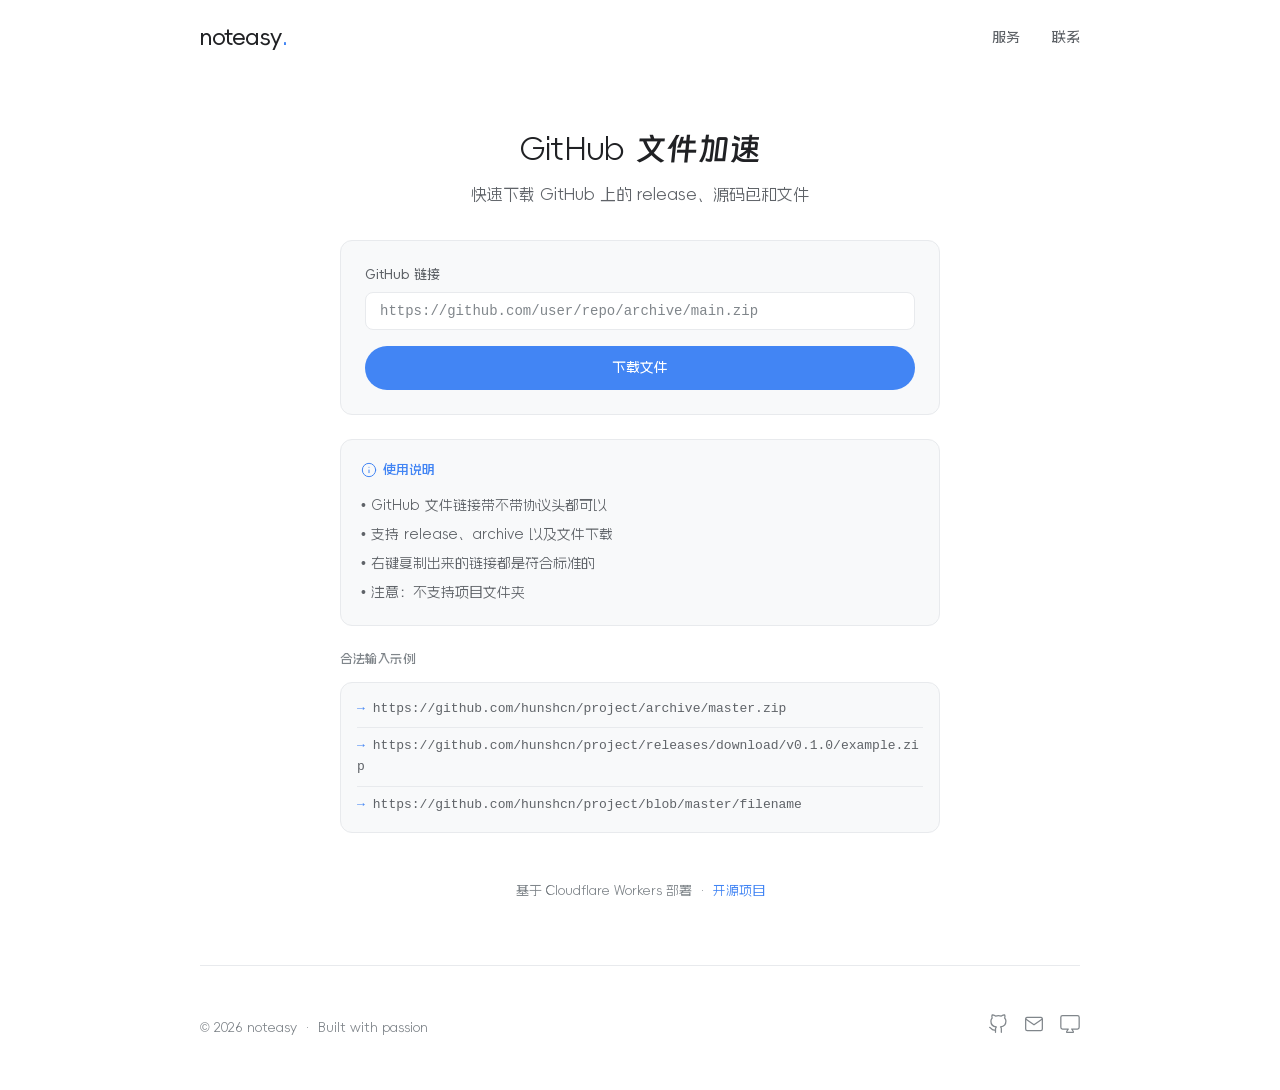
==== commit e76b71bc: "feat: 优化项目字体 Co-authored-by: traeagent <traeagent@users.noreply.github.com>" ====
--- a/gh-proxy/index.html
+++ b/gh-proxy/index.html
@@ -26,7 +26,7 @@
     body {
       background: var(--bg);
       color: var(--text-1);
-      font-family: "Inter", "Noto Sans SC", -apple-system, BlinkMacSystemFont, "Segoe UI", Roboto, "Helvetica Neue", Arial, sans-serif;
+      font-family: "Alimama FangYuanTi", -apple-system, BlinkMacSystemFont, "Segoe UI", Roboto, "Helvetica Neue", Arial, sans-serif;
       min-height: 100vh;
       line-height: 1.6;
       -webkit-font-smoothing: antialiased;
@@ -83,6 +83,7 @@
       font-weight: 400;
       letter-spacing: -0.02em;
       margin-bottom: 8px;
+      font-family: "DingTalk JinBuTi", "Alimama FangYuanTi", sans-serif;
     }
 
     .page-header p {
--- a/resource/fonts.css
+++ b/resource/fonts.css
@@ -1,3500 +1,15 @@
-/* cyrillic-ext */
 @font-face {
-  font-family: 'Inter';
+  font-family: "DingTalk JinBuTi";
+  src: url("/resource/dingtalk/DingTalkJinBuTi-Regular.woff2") format("woff2");
+  font-weight: 400;
   font-style: normal;
-  font-weight: 400;
   font-display: swap;
-  src: url(/resource/inter/UcC73FwrK3iLTeHuS_nVMrMxCp50SjIa2JL7SUc.woff2) format('woff2');
-  unicode-range: U+0460-052F, U+1C80-1C8A, U+20B4, U+2DE0-2DFF, U+A640-A69F, U+FE2E-FE2F;
 }
-/* cyrillic */
+
 @font-face {
-  font-family: 'Inter';
+  font-family: "Alimama FangYuanTi";
+  src: url("/resource/alimama/AlimamaFangYuanTiVF.woff2") format("woff2");
+  font-weight: 100 900;
   font-style: normal;
-  font-weight: 400;
   font-display: swap;
-  src: url(/resource/inter/UcC73FwrK3iLTeHuS_nVMrMxCp50SjIa0ZL7SUc.woff2) format('woff2');
-  unicode-range: U+0301, U+0400-045F, U+0490-0491, U+04B0-04B1, U+2116;
 }
-/* greek-ext */
-@font-face {
-  font-family: 'Inter';
-  font-style: normal;
-  font-weight: 400;
-  font-display: swap;
-  src: url(/resource/inter/UcC73FwrK3iLTeHuS_nVMrMxCp50SjIa2ZL7SUc.woff2) format('woff2');
-  unicode-range: U+1F00-1FFF;
-}
-/* greek */
-@font-face {
-  font-family: 'Inter';
-  font-style: normal;
-  font-weight: 400;
-  font-display: swap;
-  src: url(/resource/inter/UcC73FwrK3iLTeHuS_nVMrMxCp50SjIa1pL7SUc.woff2) format('woff2');
-  unicode-range: U+0370-0377, U+037A-037F, U+0384-038A, U+038C, U+038E-03A1, U+03A3-03FF;
-}
-/* vietnamese */
-@font-face {
-  font-family: 'Inter';
-  font-style: normal;
-  font-weight: 400;
-  font-display: swap;
-  src: url(/resource/inter/UcC73FwrK3iLTeHuS_nVMrMxCp50SjIa2pL7SUc.woff2) format('woff2');
-  unicode-range: U+0102-0103, U+0110-0111, U+0128-0129, U+0168-0169, U+01A0-01A1, U+01AF-01B0, U+0300-0301, U+0303-0304, U+0308-0309, U+0323, U+0329, U+1EA0-1EF9, U+20AB;
-}
-/* latin-ext */
-@font-face {
-  font-family: 'Inter';
-  font-style: normal;
-  font-weight: 400;
-  font-display: swap;
-  src: url(/resource/inter/UcC73FwrK3iLTeHuS_nVMrMxCp50SjIa25L7SUc.woff2) format('woff2');
-  unicode-range: U+0100-02BA, U+02BD-02C5, U+02C7-02CC, U+02CE-02D7, U+02DD-02FF, U+0304, U+0308, U+0329, U+1D00-1DBF, U+1E00-1E9F, U+1EF2-1EFF, U+2020, U+20A0-20AB, U+20AD-20C0, U+2113, U+2C60-2C7F, U+A720-A7FF;
-}
-/* latin */
-@font-face {
-  font-family: 'Inter';
-  font-style: normal;
-  font-weight: 400;
-  font-display: swap;
-  src: url(/resource/inter/UcC73FwrK3iLTeHuS_nVMrMxCp50SjIa1ZL7.woff2) format('woff2');
-  unicode-range: U+0000-00FF, U+0131, U+0152-0153, U+02BB-02BC, U+02C6, U+02DA, U+02DC, U+0304, U+0308, U+0329, U+2000-206F, U+20AC, U+2122, U+2191, U+2193, U+2212, U+2215, U+FEFF, U+FFFD;
-}
-/* cyrillic-ext */
-@font-face {
-  font-family: 'Inter';
-  font-style: normal;
-  font-weight: 500;
-  font-display: swap;
-  src: url(/resource/inter/UcC73FwrK3iLTeHuS_nVMrMxCp50SjIa2JL7SUc.woff2) format('woff2');
-  unicode-range: U+0460-052F, U+1C80-1C8A, U+20B4, U+2DE0-2DFF, U+A640-A69F, U+FE2E-FE2F;
-}
-/* cyrillic */
-@font-face {
-  font-family: 'Inter';
-  font-style: normal;
-  font-weight: 500;
-  font-display: swap;
-  src: url(/resource/inter/UcC73FwrK3iLTeHuS_nVMrMxCp50SjIa0ZL7SUc.woff2) format('woff2');
-  unicode-range: U+0301, U+0400-045F, U+0490-0491, U+04B0-04B1, U+2116;
-}
-/* greek-ext */
-@font-face {
-  font-family: 'Inter';
-  font-style: normal;
-  font-weight: 500;
-  font-display: swap;
-  src: url(/resource/inter/UcC73FwrK3iLTeHuS_nVMrMxCp50SjIa2ZL7SUc.woff2) format('woff2');
-  unicode-range: U+1F00-1FFF;
-}
-/* greek */
-@font-face {
-  font-family: 'Inter';
-  font-style: normal;
-  font-weight: 500;
-  font-display: swap;
-  src: url(/resource/inter/UcC73FwrK3iLTeHuS_nVMrMxCp50SjIa1pL7SUc.woff2) format('woff2');
-  unicode-range: U+0370-0377, U+037A-037F, U+0384-038A, U+038C, U+038E-03A1, U+03A3-03FF;
-}
-/* vietnamese */
-@font-face {
-  font-family: 'Inter';
-  font-style: normal;
-  font-weight: 500;
-  font-display: swap;
-  src: url(/resource/inter/UcC73FwrK3iLTeHuS_nVMrMxCp50SjIa2pL7SUc.woff2) format('woff2');
-  unicode-range: U+0102-0103, U+0110-0111, U+0128-0129, U+0168-0169, U+01A0-01A1, U+01AF-01B0, U+0300-0301, U+0303-0304, U+0308-0309, U+0323, U+0329, U+1EA0-1EF9, U+20AB;
-}
-/* latin-ext */
-@font-face {
-  font-family: 'Inter';
-  font-style: normal;
-  font-weight: 500;
-  font-display: swap;
-  src: url(/resource/inter/UcC73FwrK3iLTeHuS_nVMrMxCp50SjIa25L7SUc.woff2) format('woff2');
-  unicode-range: U+0100-02BA, U+02BD-02C5, U+02C7-02CC, U+02CE-02D7, U+02DD-02FF, U+0304, U+0308, U+0329, U+1D00-1DBF, U+1E00-1E9F, U+1EF2-1EFF, U+2020, U+20A0-20AB, U+20AD-20C0, U+2113, U+2C60-2C7F, U+A720-A7FF;
-}
-/* latin */
-@font-face {
-  font-family: 'Inter';
-  font-style: normal;
-  font-weight: 500;
-  font-display: swap;
-  src: url(/resource/inter/UcC73FwrK3iLTeHuS_nVMrMxCp50SjIa1ZL7.woff2) format('woff2');
-  unicode-range: U+0000-00FF, U+0131, U+0152-0153, U+02BB-02BC, U+02C6, U+02DA, U+02DC, U+0304, U+0308, U+0329, U+2000-206F, U+20AC, U+2122, U+2191, U+2193, U+2212, U+2215, U+FEFF, U+FFFD;
-}
-/* cyrillic-ext */
-@font-face {
-  font-family: 'Inter';
-  font-style: normal;
-  font-weight: 600;
-  font-display: swap;
-  src: url(/resource/inter/UcC73FwrK3iLTeHuS_nVMrMxCp50SjIa2JL7SUc.woff2) format('woff2');
-  unicode-range: U+0460-052F, U+1C80-1C8A, U+20B4, U+2DE0-2DFF, U+A640-A69F, U+FE2E-FE2F;
-}
-/* cyrillic */
-@font-face {
-  font-family: 'Inter';
-  font-style: normal;
-  font-weight: 600;
-  font-display: swap;
-  src: url(/resource/inter/UcC73FwrK3iLTeHuS_nVMrMxCp50SjIa0ZL7SUc.woff2) format('woff2');
-  unicode-range: U+0301, U+0400-045F, U+0490-0491, U+04B0-04B1, U+2116;
-}
-/* greek-ext */
-@font-face {
-  font-family: 'Inter';
-  font-style: normal;
-  font-weight: 600;
-  font-display: swap;
-  src: url(/resource/inter/UcC73FwrK3iLTeHuS_nVMrMxCp50SjIa2ZL7SUc.woff2) format('woff2');
-  unicode-range: U+1F00-1FFF;
-}
-/* greek */
-@font-face {
-  font-family: 'Inter';
-  font-style: normal;
-  font-weight: 600;
-  font-display: swap;
-  src: url(/resource/inter/UcC73FwrK3iLTeHuS_nVMrMxCp50SjIa1pL7SUc.woff2) format('woff2');
-  unicode-range: U+0370-0377, U+037A-037F, U+0384-038A, U+038C, U+038E-03A1, U+03A3-03FF;
-}
-/* vietnamese */
-@font-face {
-  font-family: 'Inter';
-  font-style: normal;
-  font-weight: 600;
-  font-display: swap;
-  src: url(/resource/inter/UcC73FwrK3iLTeHuS_nVMrMxCp50SjIa2pL7SUc.woff2) format('woff2');
-  unicode-range: U+0102-0103, U+0110-0111, U+0128-0129, U+0168-0169, U+01A0-01A1, U+01AF-01B0, U+0300-0301, U+0303-0304, U+0308-0309, U+0323, U+0329, U+1EA0-1EF9, U+20AB;
-}
-/* latin-ext */
-@font-face {
-  font-family: 'Inter';
-  font-style: normal;
-  font-weight: 600;
-  font-display: swap;
-  src: url(/resource/inter/UcC73FwrK3iLTeHuS_nVMrMxCp50SjIa25L7SUc.woff2) format('woff2');
-  unicode-range: U+0100-02BA, U+02BD-02C5, U+02C7-02CC, U+02CE-02D7, U+02DD-02FF, U+0304, U+0308, U+0329, U+1D00-1DBF, U+1E00-1E9F, U+1EF2-1EFF, U+2020, U+20A0-20AB, U+20AD-20C0, U+2113, U+2C60-2C7F, U+A720-A7FF;
-}
-/* latin */
-@font-face {
-  font-family: 'Inter';
-  font-style: normal;
-  font-weight: 600;
-  font-display: swap;
-  src: url(/resource/inter/UcC73FwrK3iLTeHuS_nVMrMxCp50SjIa1ZL7.woff2) format('woff2');
-  unicode-range: U+0000-00FF, U+0131, U+0152-0153, U+02BB-02BC, U+02C6, U+02DA, U+02DC, U+0304, U+0308, U+0329, U+2000-206F, U+20AC, U+2122, U+2191, U+2193, U+2212, U+2215, U+FEFF, U+FFFD;
-}
-/* cyrillic-ext */
-@font-face {
-  font-family: 'Inter';
-  font-style: normal;
-  font-weight: 700;
-  font-display: swap;
-  src: url(/resource/inter/UcC73FwrK3iLTeHuS_nVMrMxCp50SjIa2JL7SUc.woff2) format('woff2');
-  unicode-range: U+0460-052F, U+1C80-1C8A, U+20B4, U+2DE0-2DFF, U+A640-A69F, U+FE2E-FE2F;
-}
-/* cyrillic */
-@font-face {
-  font-family: 'Inter';
-  font-style: normal;
-  font-weight: 700;
-  font-display: swap;
-  src: url(/resource/inter/UcC73FwrK3iLTeHuS_nVMrMxCp50SjIa0ZL7SUc.woff2) format('woff2');
-  unicode-range: U+0301, U+0400-045F, U+0490-0491, U+04B0-04B1, U+2116;
-}
-/* greek-ext */
-@font-face {
-  font-family: 'Inter';
-  font-style: normal;
-  font-weight: 700;
-  font-display: swap;
-  src: url(/resource/inter/UcC73FwrK3iLTeHuS_nVMrMxCp50SjIa2ZL7SUc.woff2) format('woff2');
-  unicode-range: U+1F00-1FFF;
-}
-/* greek */
-@font-face {
-  font-family: 'Inter';
-  font-style: normal;
-  font-weight: 700;
-  font-display: swap;
-  src: url(/resource/inter/UcC73FwrK3iLTeHuS_nVMrMxCp50SjIa1pL7SUc.woff2) format('woff2');
-  unicode-range: U+0370-0377, U+037A-037F, U+0384-038A, U+038C, U+038E-03A1, U+03A3-03FF;
-}
-/* vietnamese */
-@font-face {
-  font-family: 'Inter';
-  font-style: normal;
-  font-weight: 700;
-  font-display: swap;
-  src: url(/resource/inter/UcC73FwrK3iLTeHuS_nVMrMxCp50SjIa2pL7SUc.woff2) format('woff2');
-  unicode-range: U+0102-0103, U+0110-0111, U+0128-0129, U+0168-0169, U+01A0-01A1, U+01AF-01B0, U+0300-0301, U+0303-0304, U+0308-0309, U+0323, U+0329, U+1EA0-1EF9, U+20AB;
-}
-/* latin-ext */
-@font-face {
-  font-family: 'Inter';
-  font-style: normal;
-  font-weight: 700;
-  font-display: swap;
-  src: url(/resource/inter/UcC73FwrK3iLTeHuS_nVMrMxCp50SjIa25L7SUc.woff2) format('woff2');
-  unicode-range: U+0100-02BA, U+02BD-02C5, U+02C7-02CC, U+02CE-02D7, U+02DD-02FF, U+0304, U+0308, U+0329, U+1D00-1DBF, U+1E00-1E9F, U+1EF2-1EFF, U+2020, U+20A0-20AB, U+20AD-20C0, U+2113, U+2C60-2C7F, U+A720-A7FF;
-}
-/* latin */
-@font-face {
-  font-family: 'Inter';
-  font-style: normal;
-  font-weight: 700;
-  font-display: swap;
-  src: url(/resource/inter/UcC73FwrK3iLTeHuS_nVMrMxCp50SjIa1ZL7.woff2) format('woff2');
-  unicode-range: U+0000-00FF, U+0131, U+0152-0153, U+02BB-02BC, U+02C6, U+02DA, U+02DC, U+0304, U+0308, U+0329, U+2000-206F, U+20AC, U+2122, U+2191, U+2193, U+2212, U+2215, U+FEFF, U+FFFD;
-}
-@font-face {
-  font-family: 'Noto Sans SC';
-  font-style: normal;
-  font-weight: 400;
-  font-display: swap;
-  src: url(/resource/notosanssc/k3kXo84MPvpLmixcA63oeALhLOCT-xWNm8Hqd37g1OkDRZe7lR4sg1IzSy-MNbE9VH8V.4.woff2) format('woff2');
-  unicode-range: U+1f1e9-1f1f5, U+1f1f7-1f1ff, U+1f21a, U+1f232, U+1f234-1f237, U+1f250-1f251, U+1f300, U+1f302-1f308, U+1f30a-1f311, U+1f315, U+1f319-1f320, U+1f324, U+1f327, U+1f32a, U+1f32c-1f32d, U+1f330-1f357, U+1f359-1f37e;
-}
-@font-face {
-  font-family: 'Noto Sans SC';
-  font-style: normal;
-  font-weight: 400;
-  font-display: swap;
-  src: url(/resource/notosanssc/k3kXo84MPvpLmixcA63oeALhLOCT-xWNm8Hqd37g1OkDRZe7lR4sg1IzSy-MNbE9VH8V.5.woff2) format('woff2');
-  unicode-range: U+fee3, U+fef3, U+ff03-ff04, U+ff07, U+ff0a, U+ff17-ff19, U+ff1c-ff1d, U+ff20-ff3a, U+ff3c, U+ff3e-ff5b, U+ff5d, U+ff61-ff65, U+ff67-ff6a, U+ff6c, U+ff6f-ff78, U+ff7a-ff7d, U+ff80-ff84, U+ff86, U+ff89-ff8e, U+ff92, U+ff97-ff9b, U+ff9d-ff9f, U+ffe0-ffe4, U+ffe6, U+ffe9, U+ffeb, U+ffed, U+fffc, U+1f004, U+1f170-1f171, U+1f192-1f195, U+1f198-1f19a, U+1f1e6-1f1e8;
-}
-@font-face {
-  font-family: 'Noto Sans SC';
-  font-style: normal;
-  font-weight: 400;
-  font-display: swap;
-  src: url(/resource/notosanssc/k3kXo84MPvpLmixcA63oeALhLOCT-xWNm8Hqd37g1OkDRZe7lR4sg1IzSy-MNbE9VH8V.6.woff2) format('woff2');
-  unicode-range: U+f0a7, U+f0b2, U+f0b7, U+f0c9, U+f0d8, U+f0da, U+f0dc-f0dd, U+f0e0, U+f0e6, U+f0eb, U+f0fc, U+f101, U+f104-f105, U+f107, U+f10b, U+f11b, U+f14b, U+f18a, U+f193, U+f1d6-f1d7, U+f244, U+f27a, U+f296, U+f2ae, U+f471, U+f4b3, U+f610-f611, U+f880-f881, U+f8ec, U+f8f5, U+f8ff, U+f901, U+f90a, U+f92c-f92d, U+f934, U+f937, U+f941, U+f965, U+f967, U+f969, U+f96b, U+f96f, U+f974, U+f978-f979, U+f97e, U+f981, U+f98a, U+f98e, U+f997, U+f99c, U+f9b2, U+f9b5, U+f9ba, U+f9be, U+f9ca, U+f9d0-f9d1, U+f9dd, U+f9e0-f9e1, U+f9e4, U+f9f7, U+fa00-fa01, U+fa08, U+fa0a, U+fa11, U+fb01-fb02, U+fdfc, U+fe0e, U+fe30-fe31, U+fe33-fe44, U+fe49-fe52, U+fe54-fe57, U+fe59-fe66, U+fe68-fe6b, U+fe8e, U+fe92-fe93, U+feae, U+feb8, U+fecb-fecc, U+fee0;
-}
-@font-face {
-  font-family: 'Noto Sans SC';
-  font-style: normal;
-  font-weight: 400;
-  font-display: swap;
-  src: url(/resource/notosanssc/k3kXo84MPvpLmixcA63oeALhLOCT-xWNm8Hqd37g1OkDRZe7lR4sg1IzSy-MNbE9VH8V.21.woff2) format('woff2');
-  unicode-range: U+9f83, U+9f85-9f8d, U+9f90-9f91, U+9f94-9f96, U+9f98, U+9f9b-9f9c, U+9f9e, U+9fa0, U+9fa2, U+9ff0-9fff, U+a001, U+a007, U+a025, U+a046-a047, U+a057, U+a072, U+a078-a079, U+a083, U+a085, U+a100, U+a118, U+a132, U+a134, U+a1f4, U+a242, U+a4a6, U+a4aa, U+a4b0-a4b1, U+a4b3, U+a9c1-a9c2, U+ac00-ac01, U+ac04, U+ac08, U+ac10-ac11, U+ac13-ac16, U+ac19, U+ac1c-ac1d, U+ac24, U+ac70-ac71, U+ac74, U+ac77-ac78, U+ac80-ac81, U+ac83, U+ac8c, U+ac90, U+ac9f-aca0, U+aca8-aca9, U+acac, U+acb0, U+acbd, U+acc1, U+acc4, U+ace0-ace1, U+ace4, U+ace8, U+acf3, U+acf5, U+acfc-acfd, U+ad00, U+ad0c, U+ad11, U+ad1c, U+ad34, U+ad50, U+ad64, U+ad6c, U+ad70, U+ad74, U+ad7f, U+ad81, U+ad8c, U+adc0, U+adc8, U+addc, U+ade0, U+adf8-adf9, U+adfc, U+ae00, U+ae08-ae09, U+ae0b, U+ae30, U+ae34, U+ae38, U+ae40, U+ae4a, U+ae4c, U+ae54, U+ae68, U+aebc, U+aed8, U+af2c-af2d;
-}
-@font-face {
-  font-family: 'Noto Sans SC';
-  font-style: normal;
-  font-weight: 400;
-  font-display: swap;
-  src: url(/resource/notosanssc/k3kXo84MPvpLmixcA63oeALhLOCT-xWNm8Hqd37g1OkDRZe7lR4sg1IzSy-MNbE9VH8V.22.woff2) format('woff2');
-  unicode-range: U+9e30-9e33, U+9e35-9e3b, U+9e3e, U+9e40-9e44, U+9e46-9e4e, U+9e51, U+9e53, U+9e55-9e58, U+9e5a-9e5c, U+9e5e-9e63, U+9e66-9e6e, U+9e71, U+9e73, U+9e75, U+9e78-9e79, U+9e7c-9e7e, U+9e82, U+9e86-9e88, U+9e8b-9e8c, U+9e90-9e91, U+9e93, U+9e95, U+9e97, U+9e9d, U+9ea4-9ea5, U+9ea9-9eaa, U+9eb4-9eb5, U+9eb8-9eba, U+9ebc-9ebf, U+9ec3, U+9ec9, U+9ecd, U+9ed0, U+9ed2-9ed3, U+9ed5-9ed6, U+9ed9, U+9edc-9edd, U+9edf-9ee0, U+9ee2, U+9ee5, U+9ee7-9eea, U+9eef, U+9ef1, U+9ef3-9ef4, U+9ef6, U+9ef9, U+9efb-9efc, U+9efe, U+9f0b, U+9f0d, U+9f10, U+9f14, U+9f17, U+9f19, U+9f22, U+9f29, U+9f2c, U+9f2f, U+9f31, U+9f37, U+9f39, U+9f3d-9f3e, U+9f41, U+9f4a-9f4b, U+9f51-9f52, U+9f61-9f63, U+9f66-9f67, U+9f80-9f81;
-}
-@font-face {
-  font-family: 'Noto Sans SC';
-  font-style: normal;
-  font-weight: 400;
-  font-display: swap;
-  src: url(/resource/notosanssc/k3kXo84MPvpLmixcA63oeALhLOCT-xWNm8Hqd37g1OkDRZe7lR4sg1IzSy-MNbE9VH8V.23.woff2) format('woff2');
-  unicode-range: U+9c82-9c83, U+9c85-9c8c, U+9c8e-9c92, U+9c94-9c9b, U+9c9e-9ca3, U+9ca5-9ca7, U+9ca9, U+9cab, U+9cad-9cae, U+9cb1-9cb7, U+9cb9-9cbd, U+9cbf-9cc0, U+9cc3, U+9cc5-9cc7, U+9cc9-9cd1, U+9cd3-9cda, U+9cdc-9cdd, U+9cdf, U+9ce1-9ce3, U+9ce5, U+9ce9, U+9cee-9cef, U+9cf3-9cf4, U+9cf6, U+9cfc-9cfd, U+9d02, U+9d08-9d09, U+9d12, U+9d1b, U+9d1e, U+9d26, U+9d28, U+9d37, U+9d3b, U+9d3f, U+9d51, U+9d59, U+9d5c-9d5d, U+9d5f-9d61, U+9d6c, U+9d70, U+9d72, U+9d7a, U+9d7e, U+9d84, U+9d89, U+9d8f, U+9d92, U+9daf, U+9db4, U+9db8, U+9dbc, U+9dc4, U+9dc7, U+9dc9, U+9dd7, U+9ddf, U+9df2, U+9df9-9dfa, U+9e0a, U+9e11, U+9e1a, U+9e1e, U+9e20, U+9e22, U+9e28-9e2c, U+9e2e-9e2f;
-}
-@font-face {
-  font-family: 'Noto Sans SC';
-  font-style: normal;
-  font-weight: 400;
-  font-display: swap;
-  src: url(/resource/notosanssc/k3kXo84MPvpLmixcA63oeALhLOCT-xWNm8Hqd37g1OkDRZe7lR4sg1IzSy-MNbE9VH8V.24.woff2) format('woff2');
-  unicode-range: U+9a80, U+9a83, U+9a85, U+9a88-9a8a, U+9a8d-9a8e, U+9a90, U+9a92-9a93, U+9a95-9a96, U+9a98-9a99, U+9a9b-9aa2, U+9aa5, U+9aa7, U+9aaf-9ab1, U+9ab5-9ab6, U+9ab9-9aba, U+9ac0-9ac4, U+9ac8, U+9acb-9acc, U+9ace-9acf, U+9ad1-9ad2, U+9ad9, U+9adf, U+9ae1, U+9ae3, U+9aea-9aeb, U+9aed-9aef, U+9af4, U+9af9, U+9afb, U+9b03-9b04, U+9b06, U+9b08, U+9b0d, U+9b0f-9b10, U+9b13, U+9b18, U+9b1a, U+9b1f, U+9b22-9b23, U+9b25, U+9b27-9b28, U+9b2a, U+9b2f, U+9b31-9b32, U+9b3b, U+9b43, U+9b46-9b49, U+9b4d-9b4e, U+9b51, U+9b56, U+9b58, U+9b5a, U+9b5c, U+9b5f, U+9b61-9b62, U+9b6f, U+9b77, U+9b80, U+9b88, U+9b8b, U+9b8e, U+9b91, U+9b9f-9ba0, U+9ba8, U+9baa-9bab, U+9bad-9bae, U+9bb0-9bb1, U+9bb8, U+9bc9-9bca, U+9bd3, U+9bd6, U+9bdb, U+9be8, U+9bf0-9bf1, U+9c02, U+9c10, U+9c15, U+9c24, U+9c2d, U+9c32, U+9c39, U+9c3b, U+9c40, U+9c47-9c49, U+9c53, U+9c57, U+9c64, U+9c72, U+9c77-9c78, U+9c7b, U+9c7f-9c80;
-}
-@font-face {
-  font-family: 'Noto Sans SC';
-  font-style: normal;
-  font-weight: 400;
-  font-display: swap;
-  src: url(/resource/notosanssc/k3kXo84MPvpLmixcA63oeALhLOCT-xWNm8Hqd37g1OkDRZe7lR4sg1IzSy-MNbE9VH8V.25.woff2) format('woff2');
-  unicode-range: U+98dd, U+98e1-98e2, U+98e7-98ea, U+98ec, U+98ee-98ef, U+98f2, U+98f4, U+98fc-98fe, U+9903, U+9905, U+9908, U+990a, U+990c-990d, U+9913-9914, U+9918, U+991a-991b, U+991e, U+9921, U+9928, U+992c, U+992e, U+9935, U+9938-9939, U+993d-993e, U+9945, U+994b-994c, U+9951-9952, U+9954-9955, U+9957, U+995e, U+9963, U+9966-9969, U+996b-996c, U+996f, U+9974-9975, U+9977-9979, U+997d-997e, U+9980-9981, U+9983-9984, U+9987, U+998a-998b, U+998d-9991, U+9993-9995, U+9997-9998, U+99a5, U+99ab, U+99ad-99ae, U+99b1, U+99b3-99b4, U+99bc, U+99bf, U+99c1, U+99c3-99c6, U+99cc, U+99d0, U+99d2, U+99d5, U+99db, U+99dd, U+99e1, U+99ed, U+99f1, U+99ff, U+9a01, U+9a03-9a04, U+9a0e-9a0f, U+9a11-9a13, U+9a19, U+9a1b, U+9a28, U+9a2b, U+9a30, U+9a32, U+9a37, U+9a40, U+9a45, U+9a4a, U+9a4d-9a4e, U+9a52, U+9a55, U+9a57, U+9a5a-9a5b, U+9a5f, U+9a62, U+9a65, U+9a69, U+9a6b, U+9a6e, U+9a75, U+9a77-9a7a, U+9a7d;
-}
-@font-face {
-  font-family: 'Noto Sans SC';
-  font-style: normal;
-  font-weight: 400;
-  font-display: swap;
-  src: url(/resource/notosanssc/k3kXo84MPvpLmixcA63oeALhLOCT-xWNm8Hqd37g1OkDRZe7lR4sg1IzSy-MNbE9VH8V.26.woff2) format('woff2');
-  unicode-range: U+975b-975c, U+9763, U+9765-9766, U+976c-976d, U+9773, U+9776, U+977a, U+977c, U+9784-9785, U+978e-978f, U+9791-9792, U+9794-9795, U+9798, U+979a, U+979e, U+97a3, U+97a5-97a6, U+97a8, U+97ab-97ac, U+97ae-97af, U+97b2, U+97b4, U+97c6, U+97cb-97cc, U+97d3, U+97d8, U+97dc, U+97e1, U+97ea-97eb, U+97ee, U+97fb, U+97fe-97ff, U+9801-9803, U+9805-9806, U+9808, U+980c, U+9810-9814, U+9817-9818, U+981e, U+9820-9821, U+9824, U+9828, U+982b-982d, U+9830, U+9834, U+9838-9839, U+983c, U+9846, U+984d-984f, U+9851-9852, U+9854-9855, U+9857-9858, U+985a-985b, U+9862-9863, U+9865, U+9867, U+986b, U+986f-9871, U+9877-9878, U+987c, U+9880, U+9883, U+9885, U+9889, U+988b-988f, U+9893-9895, U+9899-989b, U+989e-989f, U+98a1-98a2, U+98a5-98a7, U+98a9, U+98af, U+98b1, U+98b6, U+98ba, U+98be, U+98c3-98c4, U+98c6-98c8, U+98cf-98d6, U+98da-98db;
-}
-@font-face {
-  font-family: 'Noto Sans SC';
-  font-style: normal;
-  font-weight: 400;
-  font-display: swap;
-  src: url(/resource/notosanssc/k3kXo84MPvpLmixcA63oeALhLOCT-xWNm8Hqd37g1OkDRZe7lR4sg1IzSy-MNbE9VH8V.27.woff2) format('woff2');
-  unicode-range: U+95c4-95ca, U+95cc-95cd, U+95d4-95d6, U+95d8, U+95e1-95e2, U+95e9, U+95f0-95f1, U+95f3, U+95f6, U+95fc, U+95fe-95ff, U+9602-9604, U+9606-960d, U+960f, U+9611-9613, U+9615-9617, U+9619-961b, U+961d, U+9621, U+9628, U+962f, U+963c-963e, U+9641-9642, U+9649, U+9654, U+965b-965f, U+9661, U+9663, U+9665, U+9667-9668, U+966c, U+9670, U+9672-9674, U+9678, U+967a, U+967d, U+9682, U+9685, U+9688, U+968a, U+968d-968e, U+9695, U+9697-9698, U+969e, U+96a0, U+96a3-96a4, U+96a8, U+96aa, U+96b0-96b1, U+96b3-96b4, U+96b7-96b9, U+96bb-96bd, U+96c9, U+96cb, U+96ce, U+96d1-96d2, U+96d6, U+96d9, U+96db-96dc, U+96de, U+96e0, U+96e3, U+96e9, U+96eb, U+96f0-96f2, U+96f9, U+96ff, U+9701-9702, U+9705, U+9708, U+970a, U+970e-970f, U+9711, U+9719, U+9727, U+972a, U+972d, U+9730, U+973d, U+9742, U+9744, U+9748-9749, U+9750-9751, U+975a;
-}
-@font-face {
-  font-family: 'Noto Sans SC';
-  font-style: normal;
-  font-weight: 400;
-  font-display: swap;
-  src: url(/resource/notosanssc/k3kXo84MPvpLmixcA63oeALhLOCT-xWNm8Hqd37g1OkDRZe7lR4sg1IzSy-MNbE9VH8V.28.woff2) format('woff2');
-  unicode-range: U+94f5, U+94f7, U+94f9, U+94fb-94fd, U+94ff, U+9503-9504, U+9506-9507, U+9509-950a, U+950d-950f, U+9511-9518, U+951a-9520, U+9522, U+9528-952d, U+9530-953a, U+953c-953f, U+9543-9546, U+9548-9550, U+9552-9555, U+9557-955b, U+955d-9568, U+956a-956d, U+9570-9574, U+9583, U+9586, U+9589, U+958e-958f, U+9591-9592, U+9594, U+9598-9599, U+959e-95a0, U+95a2-95a6, U+95a8-95b2, U+95b4, U+95b8-95c3;
-}
-@font-face {
-  font-family: 'Noto Sans SC';
-  font-style: normal;
-  font-weight: 400;
-  font-display: swap;
-  src: url(/resource/notosanssc/k3kXo84MPvpLmixcA63oeALhLOCT-xWNm8Hqd37g1OkDRZe7lR4sg1IzSy-MNbE9VH8V.29.woff2) format('woff2');
-  unicode-range: U+941c-942b, U+942d-942e, U+9432-9433, U+9435, U+9438, U+943a, U+943e, U+9444, U+944a, U+9451-9452, U+945a, U+9462-9463, U+9465, U+9470-9487, U+948a-9492, U+9494-9498, U+949a, U+949c-949d, U+94a1, U+94a3-94a4, U+94a8, U+94aa-94ad, U+94af, U+94b2, U+94b4-94ba, U+94bc-94c0, U+94c4, U+94c6-94db, U+94de-94ec, U+94ee-94f1, U+94f3;
-}
-@font-face {
-  font-family: 'Noto Sans SC';
-  font-style: normal;
-  font-weight: 400;
-  font-display: swap;
-  src: url(/resource/notosanssc/k3kXo84MPvpLmixcA63oeALhLOCT-xWNm8Hqd37g1OkDRZe7lR4sg1IzSy-MNbE9VH8V.30.woff2) format('woff2');
-  unicode-range: U+92ec-92ed, U+92f0, U+92f3, U+92f8, U+92fc, U+9304, U+9306, U+9310, U+9312, U+9315, U+9318, U+931a, U+931e, U+9320-9322, U+9324, U+9326-9329, U+932b-932c, U+932f, U+9331-9332, U+9335-9336, U+933e, U+9340-9341, U+934a-9360, U+9362-9363, U+9365-936b, U+936e, U+9375, U+937e, U+9382, U+938a, U+938c, U+938f, U+9393-9394, U+9396-9397, U+939a, U+93a2, U+93a7, U+93ac-93cd, U+93d0-93d1, U+93d6-93d8, U+93de-93df, U+93e1-93e2, U+93e4, U+93f8, U+93fb, U+93fd, U+940e-941a;
-}
-@font-face {
-  font-family: 'Noto Sans SC';
-  font-style: normal;
-  font-weight: 400;
-  font-display: swap;
-  src: url(/resource/notosanssc/k3kXo84MPvpLmixcA63oeALhLOCT-xWNm8Hqd37g1OkDRZe7lR4sg1IzSy-MNbE9VH8V.31.woff2) format('woff2');
-  unicode-range: U+9163-9164, U+9169, U+9170, U+9172, U+9174, U+9179-917a, U+917d-917e, U+9182-9183, U+9185, U+918c-918d, U+9190-9191, U+919a, U+919c, U+91a1-91a4, U+91a8, U+91aa-91af, U+91b4-91b5, U+91b8, U+91ba, U+91be, U+91c0-91c1, U+91c6, U+91c8, U+91cb, U+91d0, U+91d2, U+91d7-91d8, U+91dd, U+91e3, U+91e6-91e7, U+91ed, U+91f0, U+91f5, U+91f9, U+9200, U+9205, U+9207-920a, U+920d-920e, U+9210, U+9214-9215, U+921c, U+921e, U+9221, U+9223-9227, U+9229-922a, U+922d, U+9234-9235, U+9237, U+9239-923a, U+923c-9240, U+9244-9246, U+9249, U+924e-924f, U+9251, U+9253, U+9257, U+925b, U+925e, U+9262, U+9264-9266, U+9268, U+926c, U+926f, U+9271, U+927b, U+927e, U+9280, U+9283, U+9285-928a, U+928e, U+9291, U+9293, U+9296, U+9298, U+929c-929d, U+92a8, U+92ab-92ae, U+92b3, U+92b6-92b7, U+92b9, U+92c1, U+92c5-92c6, U+92c8, U+92cc, U+92d0, U+92d2, U+92e4, U+92ea;
-}
-@font-face {
-  font-family: 'Noto Sans SC';
-  font-style: normal;
-  font-weight: 400;
-  font-display: swap;
-  src: url(/resource/notosanssc/k3kXo84MPvpLmixcA63oeALhLOCT-xWNm8Hqd37g1OkDRZe7lR4sg1IzSy-MNbE9VH8V.32.woff2) format('woff2');
-  unicode-range: U+9004, U+900b, U+9011, U+9015-9016, U+901e, U+9021, U+9026, U+902d, U+902f, U+9031, U+9035-9036, U+9039-903a, U+9041, U+9044-9046, U+904a, U+904f-9052, U+9054-9055, U+9058-9059, U+905b-905e, U+9060-9062, U+9068-9069, U+906f, U+9072, U+9074, U+9076-907a, U+907c-907d, U+9081, U+9083, U+9085, U+9087-908b, U+908f, U+9095, U+9097, U+9099-909b, U+909d, U+90a0-90a1, U+90a8-90a9, U+90ac, U+90b0, U+90b2-90b4, U+90b6, U+90b8, U+90ba, U+90bd-90be, U+90c3-90c5, U+90c7-90c8, U+90cf-90d0, U+90d3, U+90d5, U+90d7, U+90da-90dc, U+90de, U+90e2, U+90e4, U+90e6-90e7, U+90ea-90eb, U+90ef, U+90f4-90f5, U+90f7, U+90fe-9100, U+9104, U+9109, U+910c, U+9112, U+9114-9115, U+9118, U+911c, U+911e, U+9120, U+9122-9123, U+9127, U+912d, U+912f-9132, U+9139-913a, U+9143, U+9146, U+9149-914a, U+914c, U+914e-9150, U+9154, U+9157, U+915a, U+915d-915e, U+9161-9162;
-}
-@font-face {
-  font-family: 'Noto Sans SC';
-  font-style: normal;
-  font-weight: 400;
-  font-display: swap;
-  src: url(/resource/notosanssc/k3kXo84MPvpLmixcA63oeALhLOCT-xWNm8Hqd37g1OkDRZe7lR4sg1IzSy-MNbE9VH8V.33.woff2) format('woff2');
-  unicode-range: U+8e41-8e42, U+8e47, U+8e49-8e4b, U+8e50-8e53, U+8e59-8e5a, U+8e5f-8e60, U+8e64, U+8e69, U+8e6c, U+8e70, U+8e74, U+8e76, U+8e7a-8e7c, U+8e7f, U+8e84-8e85, U+8e87, U+8e89, U+8e8b, U+8e8d, U+8e8f-8e90, U+8e94, U+8e99, U+8e9c, U+8e9e, U+8eaa, U+8eac, U+8eb0, U+8eb6, U+8ec0, U+8ec6, U+8eca-8ece, U+8ed2, U+8eda, U+8edf, U+8ee2, U+8eeb, U+8ef8, U+8efb-8efe, U+8f03, U+8f09, U+8f0b, U+8f12-8f15, U+8f1b, U+8f1d, U+8f1f, U+8f29-8f2a, U+8f2f, U+8f36, U+8f38, U+8f3b, U+8f3e-8f3f, U+8f44-8f45, U+8f49, U+8f4d-8f4e, U+8f5f, U+8f6b, U+8f6d, U+8f71-8f73, U+8f75-8f76, U+8f78-8f7a, U+8f7c, U+8f7e, U+8f81-8f82, U+8f84, U+8f87, U+8f8a-8f8b, U+8f8d-8f8f, U+8f94-8f95, U+8f97-8f9a, U+8fa6, U+8fad-8faf, U+8fb2, U+8fb5-8fb7, U+8fba-8fbc, U+8fbf, U+8fc2, U+8fcb, U+8fcd, U+8fd3, U+8fd5, U+8fd7, U+8fda, U+8fe2-8fe5, U+8fe8-8fe9, U+8fee, U+8ff3-8ff4, U+8ff8, U+8ffa;
-}
-@font-face {
-  font-family: 'Noto Sans SC';
-  font-style: normal;
-  font-weight: 400;
-  font-display: swap;
-  src: url(/resource/notosanssc/k3kXo84MPvpLmixcA63oeALhLOCT-xWNm8Hqd37g1OkDRZe7lR4sg1IzSy-MNbE9VH8V.34.woff2) format('woff2');
-  unicode-range: U+8cbd, U+8cbf-8cc4, U+8cc7-8cc8, U+8cca, U+8ccd, U+8cd1, U+8cd3, U+8cdb-8cdc, U+8cde, U+8ce0, U+8ce2-8ce4, U+8ce6-8ce8, U+8cea, U+8ced, U+8cf4, U+8cf8, U+8cfa, U+8cfc-8cfd, U+8d04-8d05, U+8d07-8d08, U+8d0a, U+8d0d, U+8d0f, U+8d13-8d14, U+8d16, U+8d1b, U+8d20, U+8d30, U+8d32-8d33, U+8d36, U+8d3b, U+8d3d, U+8d40, U+8d42-8d43, U+8d45-8d46, U+8d48-8d4a, U+8d4d, U+8d51, U+8d53, U+8d55, U+8d59, U+8d5c-8d5d, U+8d5f, U+8d61, U+8d66-8d67, U+8d6a, U+8d6d, U+8d71, U+8d73, U+8d84, U+8d90-8d91, U+8d94-8d95, U+8d99, U+8da8, U+8daf, U+8db1, U+8db5, U+8db8, U+8dba, U+8dbc, U+8dbf, U+8dc2, U+8dc4, U+8dc6, U+8dcb, U+8dce-8dcf, U+8dd6-8dd7, U+8dda-8ddb, U+8dde, U+8de1, U+8de3-8de4, U+8de9, U+8deb-8dec, U+8df0-8df1, U+8df6-8dfd, U+8e05, U+8e07, U+8e09-8e0a, U+8e0c, U+8e0e, U+8e10, U+8e14, U+8e1d-8e1f, U+8e23, U+8e26, U+8e2b-8e31, U+8e34-8e35, U+8e39-8e3a, U+8e3d, U+8e40;
-}
-@font-face {
-  font-family: 'Noto Sans SC';
-  font-style: normal;
-  font-weight: 400;
-  font-display: swap;
-  src: url(/resource/notosanssc/k3kXo84MPvpLmixcA63oeALhLOCT-xWNm8Hqd37g1OkDRZe7lR4sg1IzSy-MNbE9VH8V.35.woff2) format('woff2');
-  unicode-range: U+8b80, U+8b83, U+8b8a, U+8b8c, U+8b90, U+8b93, U+8b99-8b9a, U+8ba0, U+8ba3, U+8ba5-8ba7, U+8baa-8bac, U+8bb4-8bb5, U+8bb7, U+8bb9, U+8bc2-8bc3, U+8bc5, U+8bcb-8bcc, U+8bce-8bd0, U+8bd2-8bd4, U+8bd6, U+8bd8-8bd9, U+8bdc, U+8bdf, U+8be3-8be4, U+8be7-8be9, U+8beb-8bec, U+8bee, U+8bf0, U+8bf2-8bf3, U+8bf6, U+8bf9, U+8bfc-8bfd, U+8bff-8c00, U+8c02, U+8c04, U+8c06-8c07, U+8c0c, U+8c0f, U+8c11-8c12, U+8c14-8c1b, U+8c1d-8c21, U+8c24-8c25, U+8c27, U+8c2a-8c2c, U+8c2e-8c30, U+8c32-8c36, U+8c3f, U+8c47-8c4c, U+8c4e-8c50, U+8c54-8c56, U+8c62, U+8c68, U+8c6c, U+8c73, U+8c78, U+8c7a, U+8c82, U+8c85, U+8c89-8c8a, U+8c8d-8c8e, U+8c90, U+8c93-8c94, U+8c98, U+8c9d-8c9e, U+8ca0-8ca2, U+8ca7-8cac, U+8caf-8cb0, U+8cb3-8cb4, U+8cb6-8cb9, U+8cbb-8cbc;
-}
-@font-face {
-  font-family: 'Noto Sans SC';
-  font-style: normal;
-  font-weight: 400;
-  font-display: swap;
-  src: url(/resource/notosanssc/k3kXo84MPvpLmixcA63oeALhLOCT-xWNm8Hqd37g1OkDRZe7lR4sg1IzSy-MNbE9VH8V.36.woff2) format('woff2');
-  unicode-range: U+8a15-8a18, U+8a1a-8a1b, U+8a1d, U+8a1f, U+8a22-8a23, U+8a25, U+8a2b, U+8a2d, U+8a31, U+8a33-8a34, U+8a36-8a38, U+8a3a, U+8a3c, U+8a3e, U+8a40-8a41, U+8a46, U+8a48, U+8a50, U+8a52, U+8a54-8a55, U+8a58, U+8a5b, U+8a5d-8a63, U+8a66, U+8a69-8a6b, U+8a6d-8a6e, U+8a70, U+8a72-8a73, U+8a7a, U+8a85, U+8a87, U+8a8a, U+8a8c-8a8d, U+8a90-8a92, U+8a95, U+8a98, U+8aa0-8aa1, U+8aa3-8aa6, U+8aa8-8aa9, U+8aac-8aae, U+8ab0, U+8ab2, U+8ab8-8ab9, U+8abc, U+8abe-8abf, U+8ac7, U+8acf, U+8ad2, U+8ad6-8ad7, U+8adb-8adc, U+8adf, U+8ae1, U+8ae6-8ae8, U+8aeb, U+8aed-8aee, U+8af1, U+8af3-8af4, U+8af7-8af8, U+8afa, U+8afe, U+8b00-8b02, U+8b07, U+8b0a, U+8b0c, U+8b0e, U+8b10, U+8b17, U+8b19, U+8b1b, U+8b1d, U+8b20-8b21, U+8b26, U+8b28, U+8b2c, U+8b33, U+8b39, U+8b3e-8b3f, U+8b41, U+8b45, U+8b49, U+8b4c, U+8b4f, U+8b57-8b58, U+8b5a, U+8b5c, U+8b5e, U+8b60, U+8b6c, U+8b6f-8b70, U+8b72, U+8b74, U+8b77, U+8b7d;
-}
-@font-face {
-  font-family: 'Noto Sans SC';
-  font-style: normal;
-  font-weight: 400;
-  font-display: swap;
-  src: url(/resource/notosanssc/k3kXo84MPvpLmixcA63oeALhLOCT-xWNm8Hqd37g1OkDRZe7lR4sg1IzSy-MNbE9VH8V.37.woff2) format('woff2');
-  unicode-range: U+8882, U+8884-8886, U+8888, U+888f, U+8892-8893, U+889b, U+88a2, U+88a4, U+88a6, U+88a8, U+88aa, U+88ae, U+88b1, U+88b4, U+88b7, U+88bc, U+88c0, U+88c6-88c9, U+88ce-88cf, U+88d1-88d3, U+88d8, U+88db-88dd, U+88df, U+88e1-88e3, U+88e5, U+88e8, U+88ec, U+88f0-88f1, U+88f3-88f4, U+88fc-88fe, U+8900, U+8902, U+8906-8907, U+8909-890c, U+8912-8915, U+8918-891b, U+8921, U+8925, U+892b, U+8930, U+8932, U+8934, U+8936, U+893b, U+893d, U+8941, U+894c, U+8955-8956, U+8959, U+895c, U+895e-8960, U+8966, U+896a, U+896c, U+896f-8970, U+8972, U+897b, U+897e, U+8980, U+8983, U+8985, U+8987-8988, U+898c, U+898f, U+8993, U+8997, U+899a, U+89a1, U+89a7, U+89a9-89aa, U+89b2-89b3, U+89b7, U+89c0, U+89c7, U+89ca-89cc, U+89ce-89d1, U+89d6, U+89da, U+89dc, U+89de, U+89e5, U+89e7, U+89eb, U+89ef, U+89f1, U+89f3-89f4, U+89f8, U+89ff, U+8a01-8a03, U+8a07-8a0a, U+8a0e-8a0f, U+8a13;
-}
-@font-face {
-  font-family: 'Noto Sans SC';
-  font-style: normal;
-  font-weight: 400;
-  font-display: swap;
-  src: url(/resource/notosanssc/k3kXo84MPvpLmixcA63oeALhLOCT-xWNm8Hqd37g1OkDRZe7lR4sg1IzSy-MNbE9VH8V.38.woff2) format('woff2');
-  unicode-range: U+86f4, U+86f8-86f9, U+86fb, U+86fe, U+8703, U+8706-870a, U+870d, U+8711-8713, U+871a, U+871e, U+8722-8723, U+8725, U+8729, U+872e, U+8731, U+8734, U+8737, U+873a-873b, U+873e-8740, U+8742, U+8747-8748, U+8753, U+8755, U+8757-8758, U+875d, U+875f, U+8762-8766, U+8768, U+876e, U+8770, U+8772, U+8775, U+8778, U+877b-877e, U+8782, U+8785, U+8788, U+878b, U+8793, U+8797, U+879a, U+879e-87a0, U+87a2-87a3, U+87a8, U+87ab-87ad, U+87af, U+87b3, U+87b5, U+87bd, U+87c0, U+87c4, U+87c6, U+87ca-87cb, U+87d1-87d2, U+87db-87dc, U+87de, U+87e0, U+87e5, U+87ea, U+87ec, U+87ee, U+87f2-87f3, U+87fb, U+87fd-87fe, U+8802-8803, U+8805, U+880a-880b, U+880d, U+8813-8816, U+8819, U+881b, U+881f, U+8821, U+8823, U+8831-8832, U+8835-8836, U+8839, U+883b-883c, U+8844, U+8846, U+884a, U+884e, U+8852-8853, U+8855, U+8859, U+885b, U+885d-885e, U+8862, U+8864, U+8869-886a, U+886e-886f, U+8872, U+8879, U+887d-887f;
-}
-@font-face {
-  font-family: 'Noto Sans SC';
-  font-style: normal;
-  font-weight: 400;
-  font-display: swap;
-  src: url(/resource/notosanssc/k3kXo84MPvpLmixcA63oeALhLOCT-xWNm8Hqd37g1OkDRZe7lR4sg1IzSy-MNbE9VH8V.39.woff2) format('woff2');
-  unicode-range: U+8548, U+854e, U+8553, U+8556-8557, U+8559, U+855e, U+8561, U+8564-8565, U+8568-856a, U+856d, U+856f-8570, U+8572, U+8576, U+8579-857b, U+8580, U+8585-8586, U+8588, U+858a, U+858f, U+8591, U+8594, U+8599, U+859c, U+85a2, U+85a4, U+85a6, U+85a8-85a9, U+85ab-85ac, U+85ae, U+85b7-85b9, U+85be, U+85c1, U+85c7, U+85cd, U+85d0, U+85d3, U+85d5, U+85dc-85dd, U+85df-85e0, U+85e5-85e6, U+85e8-85ea, U+85f4, U+85f9, U+85fe-85ff, U+8602, U+8605-8607, U+860a-860b, U+8616, U+8618, U+861a, U+8627, U+8629, U+862d, U+8638, U+863c, U+863f, U+864d, U+864f, U+8652-8655, U+865b-865c, U+865f, U+8662, U+8667, U+866c, U+866e, U+8671, U+8675, U+867a-867c, U+867f, U+868b, U+868d, U+8693, U+869c-869d, U+86a1, U+86a3-86a4, U+86a7-86a9, U+86ac, U+86af-86b1, U+86b4-86b6, U+86ba, U+86c0, U+86c4, U+86c6, U+86c9-86ca, U+86cd-86d1, U+86d4, U+86d8, U+86de-86df, U+86e4, U+86e6, U+86e9, U+86ed, U+86ef-86f3;
-}
-@font-face {
-  font-family: 'Noto Sans SC';
-  font-style: normal;
-  font-weight: 400;
-  font-display: swap;
-  src: url(/resource/notosanssc/k3kXo84MPvpLmixcA63oeALhLOCT-xWNm8Hqd37g1OkDRZe7lR4sg1IzSy-MNbE9VH8V.40.woff2) format('woff2');
-  unicode-range: U+83c5, U+83c8-83c9, U+83cb, U+83d1, U+83d3-83d6, U+83d8, U+83db, U+83dd, U+83df, U+83e1, U+83e5, U+83ea-83eb, U+83f0, U+83f4, U+83f8-83f9, U+83fb, U+83fd, U+83ff, U+8401, U+8406, U+840a-840b, U+840f, U+8411, U+8418, U+841c, U+8420, U+8422-8424, U+8426, U+8429, U+842c, U+8438-8439, U+843b-843c, U+843f, U+8446-8447, U+8449, U+844e, U+8451-8452, U+8456, U+8459-845a, U+845c, U+8462, U+8466, U+846d, U+846f-8470, U+8473, U+8476-8478, U+847a, U+847d, U+8484-8485, U+8487, U+8489, U+848c, U+848e, U+8490, U+8493-8494, U+8497, U+849b, U+849e-849f, U+84a1, U+84a5, U+84a8, U+84af, U+84b4, U+84b9-84bf, U+84c1-84c2, U+84c5-84c7, U+84ca-84cb, U+84cd, U+84d0-84d1, U+84d3, U+84d6, U+84df-84e0, U+84e2-84e3, U+84e5-84e7, U+84ee, U+84f3, U+84f6, U+84fa, U+84fc, U+84ff-8500, U+850c, U+8511, U+8514-8515, U+8517-8518, U+851f, U+8523, U+8525-8526, U+8529, U+852b, U+852d, U+8532, U+8534-8535, U+8538-853a, U+853c, U+8543, U+8545;
-}
-@font-face {
-  font-family: 'Noto Sans SC';
-  font-style: normal;
-  font-weight: 400;
-  font-display: swap;
-  src: url(/resource/notosanssc/k3kXo84MPvpLmixcA63oeALhLOCT-xWNm8Hqd37g1OkDRZe7lR4sg1IzSy-MNbE9VH8V.41.woff2) format('woff2');
-  unicode-range: U+82bc, U+82be, U+82c0-82c2, U+82c4-82c8, U+82ca-82cc, U+82ce, U+82d0, U+82d2-82d3, U+82d5-82d6, U+82d8-82d9, U+82dc-82de, U+82e0-82e4, U+82e7, U+82e9-82eb, U+82ed-82ee, U+82f3-82f4, U+82f7-82f8, U+82fa-8301, U+8306-8308, U+830c-830d, U+830f, U+8311, U+8313-8315, U+8318, U+831a-831b, U+831d, U+8324, U+8327, U+832a, U+832c-832d, U+832f, U+8331-8334, U+833a-833c, U+8340, U+8343-8345, U+8347-8348, U+834a, U+834c, U+834f, U+8351, U+8356, U+8358-835c, U+835e, U+8360, U+8364-8366, U+8368-836a, U+836c-836e, U+8373, U+8378, U+837b-837d, U+837f-8380, U+8382, U+8388, U+838a-838b, U+8392, U+8394, U+8396, U+8398-8399, U+839b-839c, U+83a0, U+83a2-83a3, U+83a8-83aa, U+83ae-83b0, U+83b3-83b4, U+83b6, U+83b8, U+83ba, U+83bc-83bd, U+83bf-83c0, U+83c2;
-}
-@font-face {
-  font-family: 'Noto Sans SC';
-  font-style: normal;
-  font-weight: 400;
-  font-display: swap;
-  src: url(/resource/notosanssc/k3kXo84MPvpLmixcA63oeALhLOCT-xWNm8Hqd37g1OkDRZe7lR4sg1IzSy-MNbE9VH8V.42.woff2) format('woff2');
-  unicode-range: U+8166-8169, U+816b, U+816d, U+8171, U+8173-8174, U+8178, U+817c-817d, U+8182, U+8188, U+8191, U+8198-819b, U+81a0, U+81a3, U+81a5-81a6, U+81a9, U+81b6, U+81ba-81bb, U+81bd, U+81bf, U+81c1, U+81c3, U+81c6, U+81c9-81ca, U+81cc-81cd, U+81d1, U+81d3-81d4, U+81d8, U+81db-81dc, U+81de-81df, U+81e5, U+81e7-81e9, U+81eb-81ec, U+81ee-81ef, U+81f5, U+81f8, U+81fa, U+81fc, U+81fe, U+8200-8202, U+8204, U+8208-820a, U+820e-8210, U+8216-8218, U+821b-821c, U+8221-8224, U+8226-8228, U+822b, U+822d, U+822f, U+8232-8234, U+8237-8238, U+823a-823b, U+823e, U+8244, U+8249, U+824b, U+824f, U+8259-825a, U+825f, U+8266, U+8268, U+826e, U+8271, U+8276-8279, U+827d, U+827f, U+8283-8284, U+8288-828a, U+828d-8291, U+8293-8294, U+8296-8298, U+829f-82a1, U+82a3-82a4, U+82a7-82ab, U+82ae, U+82b0, U+82b2, U+82b4-82b6;
-}
-@font-face {
-  font-family: 'Noto Sans SC';
-  font-style: normal;
-  font-weight: 400;
-  font-display: swap;
-  src: url(/resource/notosanssc/k3kXo84MPvpLmixcA63oeALhLOCT-xWNm8Hqd37g1OkDRZe7lR4sg1IzSy-MNbE9VH8V.43.woff2) format('woff2');
-  unicode-range: U+8016, U+8018-8019, U+801c, U+801e, U+8026-802a, U+8031, U+8034-8035, U+8037, U+8043, U+804b, U+804d, U+8052, U+8056, U+8059, U+805e, U+8061, U+8068-8069, U+806e-8074, U+8076-8078, U+807c-8080, U+8082, U+8084-8085, U+8088, U+808f, U+8093, U+809c, U+809f, U+80ab, U+80ad-80ae, U+80b1, U+80b6-80b8, U+80bc-80bd, U+80c2, U+80c4, U+80ca, U+80cd, U+80d1, U+80d4, U+80d7, U+80d9-80db, U+80dd, U+80e0, U+80e4-80e5, U+80e7-80ed, U+80ef-80f1, U+80f3-80f4, U+80fc, U+8101, U+8104-8105, U+8107-8108, U+810c-810e, U+8112-8115, U+8117-8119, U+811b-811f, U+8121-8130, U+8132-8134, U+8137, U+8139, U+813f-8140, U+8142, U+8146, U+8148, U+814d-814e, U+8151, U+8153, U+8158-815a, U+815e, U+8160;
-}
-@font-face {
-  font-family: 'Noto Sans SC';
-  font-style: normal;
-  font-weight: 400;
-  font-display: swap;
-  src: url(/resource/notosanssc/k3kXo84MPvpLmixcA63oeALhLOCT-xWNm8Hqd37g1OkDRZe7lR4sg1IzSy-MNbE9VH8V.44.woff2) format('woff2');
-  unicode-range: U+7ef0-7ef2, U+7ef6, U+7efa-7efb, U+7efe, U+7f01-7f04, U+7f08, U+7f0a-7f12, U+7f17, U+7f19, U+7f1b-7f1c, U+7f1f, U+7f21-7f23, U+7f25-7f28, U+7f2a-7f33, U+7f35-7f37, U+7f3d, U+7f42, U+7f44-7f45, U+7f4c-7f4d, U+7f52, U+7f54, U+7f58-7f59, U+7f5d, U+7f5f-7f61, U+7f63, U+7f65, U+7f68, U+7f70-7f71, U+7f73-7f75, U+7f77, U+7f79, U+7f7d-7f7e, U+7f85-7f86, U+7f88-7f89, U+7f8b-7f8c, U+7f90-7f91, U+7f94-7f96, U+7f98-7f9b, U+7f9d, U+7f9f, U+7fa3, U+7fa7-7fa9, U+7fac-7fb2, U+7fb4, U+7fb6, U+7fb8, U+7fbc, U+7fbf-7fc0, U+7fc3, U+7fca, U+7fcc, U+7fce, U+7fd2, U+7fd5, U+7fd9-7fdb, U+7fdf, U+7fe3, U+7fe5-7fe7, U+7fe9, U+7feb-7fec, U+7fee-7fef, U+7ff1, U+7ff3-7ff4, U+7ff9-7ffa, U+7ffe, U+8004, U+8006, U+800b, U+800e, U+8011-8012, U+8014;
-}
-@font-face {
-  font-family: 'Noto Sans SC';
-  font-style: normal;
-  font-weight: 400;
-  font-display: swap;
-  src: url(/resource/notosanssc/k3kXo84MPvpLmixcA63oeALhLOCT-xWNm8Hqd37g1OkDRZe7lR4sg1IzSy-MNbE9VH8V.45.woff2) format('woff2');
-  unicode-range: U+7dd2, U+7dd4, U+7dd6-7dd8, U+7dda-7de0, U+7de2-7de6, U+7de8-7ded, U+7def, U+7df1-7df5, U+7df7, U+7df9, U+7dfb-7dfc, U+7dfe-7e02, U+7e04, U+7e08-7e0b, U+7e12, U+7e1b, U+7e1e, U+7e20, U+7e22-7e23, U+7e26, U+7e29, U+7e2b, U+7e2e-7e2f, U+7e31, U+7e37, U+7e39-7e3e, U+7e40, U+7e43-7e44, U+7e46-7e47, U+7e4a-7e4b, U+7e4d-7e4e, U+7e51, U+7e54-7e56, U+7e58-7e5b, U+7e5d-7e5e, U+7e61, U+7e66-7e67, U+7e69-7e6b, U+7e6d, U+7e70, U+7e73, U+7e77, U+7e79, U+7e7b-7e7d, U+7e81-7e82, U+7e8c-7e8d, U+7e8f, U+7e92-7e94, U+7e96, U+7e98, U+7e9a-7e9c, U+7e9e-7e9f, U+7ea1, U+7ea3, U+7ea5, U+7ea8-7ea9, U+7eab, U+7ead-7eae, U+7eb0, U+7ebb, U+7ebe, U+7ec0-7ec2, U+7ec9, U+7ecb-7ecc, U+7ed0, U+7ed4, U+7ed7, U+7edb, U+7ee0-7ee2, U+7ee5-7ee6, U+7ee8, U+7eeb;
-}
-@font-face {
-  font-family: 'Noto Sans SC';
-  font-style: normal;
-  font-weight: 400;
-  font-display: swap;
-  src: url(/resource/notosanssc/k3kXo84MPvpLmixcA63oeALhLOCT-xWNm8Hqd37g1OkDRZe7lR4sg1IzSy-MNbE9VH8V.46.woff2) format('woff2');
-  unicode-range: U+7ce8, U+7cec, U+7cf0, U+7cf5-7cf9, U+7cfc, U+7cfe, U+7d00, U+7d04-7d0b, U+7d0d, U+7d10-7d14, U+7d17-7d19, U+7d1b-7d1f, U+7d21, U+7d24-7d26, U+7d28-7d2a, U+7d2c-7d2e, U+7d30-7d31, U+7d33, U+7d35-7d36, U+7d38-7d3a, U+7d40, U+7d42-7d44, U+7d46, U+7d4b-7d4c, U+7d4f, U+7d51, U+7d54-7d56, U+7d58, U+7d5b-7d5c, U+7d5e, U+7d61-7d63, U+7d66, U+7d68, U+7d6a-7d6c, U+7d6f, U+7d71-7d73, U+7d75-7d77, U+7d79-7d7a, U+7d7e, U+7d81, U+7d84-7d8b, U+7d8d, U+7d8f, U+7d91, U+7d94, U+7d96, U+7d98-7d9a, U+7d9c-7da0, U+7da2, U+7da6, U+7daa-7db1, U+7db4-7db8, U+7dba-7dbf, U+7dc1, U+7dc4, U+7dc7-7dc8, U+7dca-7dcd, U+7dcf, U+7dd1;
-}
-@font-face {
-  font-family: 'Noto Sans SC';
-  font-style: normal;
-  font-weight: 400;
-  font-display: swap;
-  src: url(/resource/notosanssc/k3kXo84MPvpLmixcA63oeALhLOCT-xWNm8Hqd37g1OkDRZe7lR4sg1IzSy-MNbE9VH8V.47.woff2) format('woff2');
-  unicode-range: U+7bd3-7bd4, U+7bd9-7bda, U+7bdd, U+7be0-7be1, U+7be4-7be6, U+7be9-7bea, U+7bef, U+7bf4, U+7bf6, U+7bfc, U+7bfe, U+7c01, U+7c03, U+7c07-7c08, U+7c0a-7c0d, U+7c0f, U+7c11, U+7c15-7c16, U+7c19, U+7c1e-7c21, U+7c23-7c24, U+7c26, U+7c28-7c33, U+7c35, U+7c37-7c3b, U+7c3d-7c3e, U+7c40-7c41, U+7c43, U+7c47-7c48, U+7c4c, U+7c50, U+7c53-7c54, U+7c59, U+7c5f-7c60, U+7c63-7c65, U+7c6c, U+7c6e, U+7c72, U+7c74, U+7c79-7c7a, U+7c7c, U+7c81-7c82, U+7c84-7c85, U+7c88, U+7c8a-7c91, U+7c93-7c96, U+7c99, U+7c9b-7c9e, U+7ca0-7ca2, U+7ca6-7ca9, U+7cac, U+7caf-7cb3, U+7cb5-7cb7, U+7cba-7cbd, U+7cbf-7cc2, U+7cc5, U+7cc7-7cc9, U+7ccc-7ccd, U+7cd7, U+7cdc, U+7cde, U+7ce0, U+7ce4-7ce5, U+7ce7;
-}
-@font-face {
-  font-family: 'Noto Sans SC';
-  font-style: normal;
-  font-weight: 400;
-  font-display: swap;
-  src: url(/resource/notosanssc/k3kXo84MPvpLmixcA63oeALhLOCT-xWNm8Hqd37g1OkDRZe7lR4sg1IzSy-MNbE9VH8V.48.woff2) format('woff2');
-  unicode-range: U+7ae6, U+7af4-7af7, U+7afa-7afb, U+7afd-7b0a, U+7b0c, U+7b0e-7b0f, U+7b13, U+7b15-7b16, U+7b18-7b19, U+7b1e-7b20, U+7b22-7b25, U+7b29-7b2b, U+7b2d-7b2e, U+7b30-7b3b, U+7b3e-7b3f, U+7b41-7b42, U+7b44-7b47, U+7b4a, U+7b4c-7b50, U+7b58, U+7b5a, U+7b5c, U+7b60, U+7b66-7b67, U+7b69, U+7b6c-7b6f, U+7b72-7b76, U+7b7b-7b7d, U+7b7f, U+7b82, U+7b85, U+7b87, U+7b8b-7b96, U+7b98-7b99, U+7b9b-7b9f, U+7ba2-7ba4, U+7ba6-7bac, U+7bae-7bb0, U+7bb4, U+7bb7-7bb9, U+7bbb, U+7bc0-7bc1, U+7bc3-7bc4, U+7bc6, U+7bc8-7bcc, U+7bd1;
-}
-@font-face {
-  font-family: 'Noto Sans SC';
-  font-style: normal;
-  font-weight: 400;
-  font-display: swap;
-  src: url(/resource/notosanssc/k3kXo84MPvpLmixcA63oeALhLOCT-xWNm8Hqd37g1OkDRZe7lR4sg1IzSy-MNbE9VH8V.49.woff2) format('woff2');
-  unicode-range: U+798b-798e, U+7992, U+7994-7995, U+7997-7998, U+799a-799c, U+799f, U+79a3-79a6, U+79a8-79ac, U+79ae-79b1, U+79b3-79b5, U+79b8, U+79ba, U+79bf, U+79c2, U+79c6, U+79c8, U+79cf, U+79d5-79d6, U+79dd-79de, U+79e3, U+79e7-79e8, U+79eb, U+79ed, U+79f4, U+79f7-79f8, U+79fa, U+79fe, U+7a02-7a03, U+7a05, U+7a0a, U+7a14, U+7a17, U+7a19, U+7a1c, U+7a1e-7a1f, U+7a23, U+7a25-7a26, U+7a2c, U+7a2e, U+7a30-7a32, U+7a36-7a37, U+7a39, U+7a3c, U+7a40, U+7a42, U+7a47, U+7a49, U+7a4c-7a4f, U+7a51, U+7a55, U+7a5b, U+7a5d-7a5e, U+7a62-7a63, U+7a66, U+7a68-7a69, U+7a6b, U+7a70, U+7a78, U+7a80, U+7a85-7a88, U+7a8a, U+7a90, U+7a93-7a96, U+7a98, U+7a9b-7a9c, U+7a9e, U+7aa0-7aa1, U+7aa3, U+7aa8-7aaa, U+7aac-7ab0, U+7ab3, U+7ab8, U+7aba, U+7abd-7abf, U+7ac4-7ac5, U+7ac7-7ac8, U+7aca, U+7ad1-7ad2, U+7ada-7add, U+7ae1, U+7ae4;
-}
-@font-face {
-  font-family: 'Noto Sans SC';
-  font-style: normal;
-  font-weight: 400;
-  font-display: swap;
-  src: url(/resource/notosanssc/k3kXo84MPvpLmixcA63oeALhLOCT-xWNm8Hqd37g1OkDRZe7lR4sg1IzSy-MNbE9VH8V.50.woff2) format('woff2');
-  unicode-range: U+784c, U+784e-7854, U+7856-7857, U+7859-785a, U+7865, U+7869-786a, U+786d, U+786f, U+7876-7877, U+787c, U+787e-787f, U+7881, U+7887-7889, U+7893-7894, U+7898-789e, U+78a1, U+78a3, U+78a5, U+78a9, U+78ad, U+78b2, U+78b4, U+78b6, U+78b9-78ba, U+78bc, U+78bf, U+78c3, U+78c9, U+78cb, U+78d0-78d2, U+78d4, U+78d9-78da, U+78dc, U+78de, U+78e1, U+78e5-78e6, U+78ea, U+78ec, U+78ef, U+78f1-78f2, U+78f4, U+78fa-78fb, U+78fe, U+7901-7902, U+7905, U+7907, U+7909, U+790b-790c, U+790e, U+7910, U+7913, U+7919-791b, U+791e-791f, U+7921, U+7924, U+7926, U+792a-792b, U+7934, U+7936, U+7939, U+793b, U+793d, U+7940, U+7942-7943, U+7945-7947, U+7949-794a, U+794c, U+794e-7951, U+7953-7955, U+7957-795a, U+795c, U+795f-7960, U+7962, U+7964, U+7966-7967, U+7969, U+796b, U+796f, U+7972, U+7974, U+7979, U+797b-797c, U+797e-7980, U+7982, U+7986-7987, U+7989-798a;
-}
-@font-face {
-  font-family: 'Noto Sans SC';
-  font-style: normal;
-  font-weight: 400;
-  font-display: swap;
-  src: url(/resource/notosanssc/k3kXo84MPvpLmixcA63oeALhLOCT-xWNm8Hqd37g1OkDRZe7lR4sg1IzSy-MNbE9VH8V.51.woff2) format('woff2');
-  unicode-range: U+7722, U+7726, U+7728, U+772b-7730, U+7732-7736, U+7739-773a, U+773d-773f, U+7743, U+7746-7747, U+774c-774f, U+7751-7752, U+7758-775a, U+775c-775e, U+7762, U+7765-7766, U+7768-776a, U+776c-776d, U+7771-7772, U+777a, U+777c-777e, U+7780, U+7785, U+7787, U+778b-778d, U+778f-7791, U+7793, U+779e-77a0, U+77a2, U+77a5, U+77ad, U+77af, U+77b4-77b7, U+77bd-77c0, U+77c2, U+77c5, U+77c7, U+77cd, U+77d6-77d7, U+77d9-77da, U+77dd-77de, U+77e7, U+77ea, U+77ec, U+77ef, U+77f8, U+77fb, U+77fd-77fe, U+7800, U+7803, U+7806, U+7809, U+780f-7812, U+7815, U+7817-7818, U+781a-781f, U+7821-7823, U+7825-7827, U+7829, U+782b-7830, U+7832-7833, U+7835, U+7837, U+7839-783c, U+783e, U+7841-7844, U+7847-7849, U+784b;
-}
-@font-face {
-  font-family: 'Noto Sans SC';
-  font-style: normal;
-  font-weight: 400;
-  font-display: swap;
-  src: url(/resource/notosanssc/k3kXo84MPvpLmixcA63oeALhLOCT-xWNm8Hqd37g1OkDRZe7lR4sg1IzSy-MNbE9VH8V.52.woff2) format('woff2');
-  unicode-range: U+7613-7619, U+761b-761d, U+761f-7622, U+7625, U+7627-762a, U+762e-7630, U+7632-7635, U+7638-763a, U+763c-763d, U+763f-7640, U+7642-7643, U+7647-7648, U+764d-764e, U+7652, U+7654, U+7658, U+765a, U+765c, U+765e-765f, U+7661-7663, U+7665, U+7669, U+766c, U+766e-766f, U+7671-7673, U+7675-7676, U+7678-767a, U+767f, U+7681, U+7683, U+7688, U+768a-768c, U+768e, U+7690-7692, U+7695, U+7698, U+769a-769b, U+769d-76a0, U+76a2, U+76a4-76a7, U+76ab-76ac, U+76af-76b0, U+76b2, U+76b4-76b5, U+76ba-76bb, U+76bf, U+76c2-76c3, U+76c5, U+76c9, U+76cc-76ce, U+76dc-76de, U+76e1-76ea, U+76f1, U+76f9-76fb, U+76fd, U+76ff-7700, U+7703-7704, U+7707-7708, U+770c-770f, U+7712, U+7714, U+7716, U+7719-771b, U+771e, U+7721;
-}
-@font-face {
-  font-family: 'Noto Sans SC';
-  font-style: normal;
-  font-weight: 400;
-  font-display: swap;
-  src: url(/resource/notosanssc/k3kXo84MPvpLmixcA63oeALhLOCT-xWNm8Hqd37g1OkDRZe7lR4sg1IzSy-MNbE9VH8V.53.woff2) format('woff2');
-  unicode-range: U+750d, U+750f, U+7511, U+7513, U+7515, U+7517, U+7519, U+7521-7527, U+752a, U+752c-752d, U+752f, U+7534, U+7536, U+753a, U+753e, U+7540, U+7544, U+7547-754b, U+754d-754e, U+7550-7553, U+7556-7557, U+755a-755b, U+755d-755e, U+7560, U+7562, U+7564, U+7566-7568, U+756b-756c, U+756f-7573, U+7575, U+7579-757c, U+757e-757f, U+7581-7584, U+7587, U+7589-758e, U+7590, U+7592, U+7594, U+7596, U+7599-759a, U+759d, U+759f-75a0, U+75a3, U+75a5, U+75a8, U+75ac-75ad, U+75b0-75b1, U+75b3-75b5, U+75b8, U+75bd, U+75c1-75c4, U+75c8-75ca, U+75cc-75cd, U+75d4, U+75d6, U+75d9, U+75de, U+75e0, U+75e2-75e4, U+75e6-75ea, U+75f1-75f3, U+75f7, U+75f9-75fa, U+75fc, U+75fe-7601, U+7603, U+7605-7606, U+7608-760e, U+7610-7612;
-}
-@font-face {
-  font-family: 'Noto Sans SC';
-  font-style: normal;
-  font-weight: 400;
-  font-display: swap;
-  src: url(/resource/notosanssc/k3kXo84MPvpLmixcA63oeALhLOCT-xWNm8Hqd37g1OkDRZe7lR4sg1IzSy-MNbE9VH8V.54.woff2) format('woff2');
-  unicode-range: U+73f0, U+73f2, U+73f4-73f5, U+73f7, U+73f9-73fa, U+73fc-73fd, U+73ff-7402, U+7404, U+7407-7408, U+740a-740f, U+7418, U+741a-741c, U+741e, U+7424-7425, U+7428-7429, U+742c-7430, U+7432, U+7435-7436, U+7438-743b, U+743e-7441, U+7443-7446, U+7448, U+744a-744b, U+7452, U+7457, U+745b, U+745d, U+7460, U+7462-7465, U+7467-746a, U+746d, U+746f, U+7471, U+7473-7474, U+7477, U+747a, U+747e, U+7481-7482, U+7484, U+7486, U+7488-748b, U+748e-748f, U+7493, U+7498, U+749a, U+749c-74a0, U+74a3, U+74a6, U+74a9-74aa, U+74ae, U+74b0-74b2, U+74b6, U+74b8-74ba, U+74bd, U+74bf, U+74c1, U+74c3, U+74c5, U+74c8, U+74ca, U+74cc, U+74cf, U+74d1-74d2, U+74d4-74d5, U+74d8-74db, U+74de-74e0, U+74e2, U+74e4-74e5, U+74e7-74e9, U+74ee-74ef, U+74f4, U+74ff, U+7501, U+7503, U+7505, U+7508;
-}
-@font-face {
-  font-family: 'Noto Sans SC';
-  font-style: normal;
-  font-weight: 400;
-  font-display: swap;
-  src: url(/resource/notosanssc/k3kXo84MPvpLmixcA63oeALhLOCT-xWNm8Hqd37g1OkDRZe7lR4sg1IzSy-MNbE9VH8V.55.woff2) format('woff2');
-  unicode-range: U+72e6, U+72e8, U+72ef-72f0, U+72f2-72f4, U+72f6-72f7, U+72f9-72fb, U+72fd, U+7300-7304, U+7307, U+730a-730c, U+7313-7317, U+731d-7322, U+7327, U+7329, U+732c-732d, U+7330-7331, U+7333, U+7335-7337, U+7339, U+733d-733e, U+7340, U+7342, U+7344-7345, U+734a, U+734d-7350, U+7352, U+7355, U+7357, U+7359, U+735f-7360, U+7362-7363, U+7365, U+7368, U+736c-736d, U+736f-7370, U+7372, U+7374-7376, U+7378, U+737a-737b, U+737d-737e, U+7382-7383, U+7386, U+7388, U+738a, U+738c-7393, U+7395, U+7397-739a, U+739c, U+739e, U+73a0-73a3, U+73a5-73a8, U+73aa, U+73ad, U+73b1, U+73b3, U+73b6-73b7, U+73b9, U+73c2, U+73c5-73c9, U+73cc, U+73ce-73d0, U+73d2, U+73d6, U+73d9, U+73db-73de, U+73e3, U+73e5-73ea, U+73ee-73ef;
-}
-@font-face {
-  font-family: 'Noto Sans SC';
-  font-style: normal;
-  font-weight: 400;
-  font-display: swap;
-  src: url(/resource/notosanssc/k3kXo84MPvpLmixcA63oeALhLOCT-xWNm8Hqd37g1OkDRZe7lR4sg1IzSy-MNbE9VH8V.56.woff2) format('woff2');
-  unicode-range: U+71a8, U+71af, U+71b1-71bc, U+71be, U+71c1-71c2, U+71c4, U+71c8-71cb, U+71ce-71d0, U+71d2, U+71d4, U+71d9-71da, U+71dc, U+71df-71e0, U+71e6-71e8, U+71ea, U+71ed-71ee, U+71f4, U+71f6, U+71f9, U+71fb-71fc, U+71ff-7200, U+7207, U+720c-720d, U+7210, U+7216, U+721a-721e, U+7223, U+7228, U+722b, U+722d-722e, U+7230, U+7232, U+723a-723c, U+723e-7242, U+7246, U+724b, U+724d-724e, U+7252, U+7256, U+7258, U+725a, U+725c-725d, U+7260, U+7264-7266, U+726a, U+726c, U+726e-726f, U+7271, U+7273-7274, U+7278, U+727b, U+727d-727e, U+7281-7282, U+7284, U+7287, U+728a, U+728d, U+728f, U+7292, U+729b, U+729f-72a0, U+72a7, U+72ad-72ae, U+72b0-72b5, U+72b7-72b8, U+72ba-72be, U+72c0-72c1, U+72c3, U+72c5-72c6, U+72c8, U+72cc-72ce, U+72d2, U+72d6, U+72db, U+72dd-72df, U+72e1, U+72e5;
-}
-@font-face {
-  font-family: 'Noto Sans SC';
-  font-style: normal;
-  font-weight: 400;
-  font-display: swap;
-  src: url(/resource/notosanssc/k3kXo84MPvpLmixcA63oeALhLOCT-xWNm8Hqd37g1OkDRZe7lR4sg1IzSy-MNbE9VH8V.57.woff2) format('woff2');
-  unicode-range: U+700b, U+700d, U+7015, U+7018, U+701b, U+701d-701f, U+7023, U+7026-7028, U+702c, U+702e-7030, U+7035, U+7037, U+7039-703a, U+703c-703e, U+7044, U+7049-704b, U+704f, U+7051, U+7058, U+705a, U+705c-705e, U+7061, U+7064, U+7066, U+706c, U+707d, U+7080-7081, U+7085-7086, U+708a, U+708f, U+7091, U+7094-7095, U+7098-7099, U+709c-709d, U+709f, U+70a4, U+70a9-70aa, U+70af-70b2, U+70b4-70b7, U+70bb, U+70c0, U+70c3, U+70c7, U+70cb, U+70ce-70cf, U+70d4, U+70d9-70da, U+70dc-70dd, U+70e0, U+70e9, U+70ec, U+70f7, U+70fa, U+70fd, U+70ff, U+7104, U+7108-7109, U+710c, U+7110, U+7113-7114, U+7116-7118, U+711c, U+711e, U+7120, U+712e-712f, U+7131, U+713c, U+7142, U+7144-7147, U+7149-714b, U+7150, U+7152, U+7155-7156, U+7159-715a, U+715c, U+7161, U+7165-7166, U+7168-7169, U+716d, U+7173-7174, U+7176, U+7178, U+717a, U+717d, U+717f-7180, U+7184, U+7186-7188, U+7192, U+7198, U+719c, U+71a0, U+71a4-71a5;
-}
-@font-face {
-  font-family: 'Noto Sans SC';
-  font-style: normal;
-  font-weight: 400;
-  font-display: swap;
-  src: url(/resource/notosanssc/k3kXo84MPvpLmixcA63oeALhLOCT-xWNm8Hqd37g1OkDRZe7lR4sg1IzSy-MNbE9VH8V.58.woff2) format('woff2');
-  unicode-range: U+6ed9, U+6edb, U+6edd, U+6edf-6ee0, U+6ee2, U+6ee6, U+6eea, U+6eec, U+6eee-6eef, U+6ef2-6ef3, U+6ef7-6efa, U+6efe, U+6f01, U+6f03, U+6f08-6f09, U+6f15-6f16, U+6f19, U+6f22-6f25, U+6f28-6f2a, U+6f2c-6f2d, U+6f2f, U+6f32, U+6f36-6f38, U+6f3f, U+6f43-6f46, U+6f48, U+6f4b, U+6f4e-6f4f, U+6f51, U+6f54-6f57, U+6f59-6f5b, U+6f5e-6f5f, U+6f61, U+6f64-6f67, U+6f69-6f6c, U+6f6f-6f72, U+6f74-6f76, U+6f78-6f7e, U+6f80-6f83, U+6f86, U+6f89, U+6f8b-6f8d, U+6f90, U+6f92, U+6f94, U+6f97-6f98, U+6f9b, U+6fa3-6fa5, U+6fa7, U+6faa, U+6faf, U+6fb1, U+6fb4, U+6fb6, U+6fb9, U+6fc1-6fcb, U+6fd1-6fd3, U+6fd5, U+6fdb, U+6fde-6fe1, U+6fe4, U+6fe9, U+6feb-6fec, U+6fee-6ff1, U+6ffa, U+6ffe, U+7005-7006, U+7009;
-}
-@font-face {
-  font-family: 'Noto Sans SC';
-  font-style: normal;
-  font-weight: 400;
-  font-display: swap;
-  src: url(/resource/notosanssc/k3kXo84MPvpLmixcA63oeALhLOCT-xWNm8Hqd37g1OkDRZe7lR4sg1IzSy-MNbE9VH8V.59.woff2) format('woff2');
-  unicode-range: U+6dc3, U+6dc5-6dc6, U+6dc9, U+6dcc, U+6dcf, U+6dd2-6dd3, U+6dd6, U+6dd9-6dde, U+6de0, U+6de4, U+6de6, U+6de8-6dea, U+6dec, U+6def-6df0, U+6df5-6df6, U+6df8, U+6dfa, U+6dfc, U+6e03-6e04, U+6e07-6e09, U+6e0b-6e0c, U+6e0e, U+6e11, U+6e13, U+6e15-6e16, U+6e19-6e1b, U+6e1e-6e1f, U+6e22, U+6e25-6e27, U+6e2b-6e2c, U+6e36-6e37, U+6e39-6e3a, U+6e3c-6e41, U+6e44-6e45, U+6e47, U+6e49-6e4b, U+6e4d-6e4e, U+6e51, U+6e53-6e55, U+6e5c-6e5f, U+6e61-6e63, U+6e65-6e67, U+6e6a-6e6b, U+6e6d-6e70, U+6e72-6e74, U+6e76-6e78, U+6e7c, U+6e80-6e82, U+6e86-6e87, U+6e89, U+6e8d, U+6e8f, U+6e96, U+6e98, U+6e9d-6e9f, U+6ea1, U+6ea5-6ea7, U+6eab, U+6eb1-6eb2, U+6eb4, U+6eb7, U+6ebb-6ebd, U+6ebf-6ec6, U+6ec8-6ec9, U+6ecc, U+6ecf-6ed0, U+6ed3-6ed4, U+6ed7-6ed8;
-}
-@font-face {
-  font-family: 'Noto Sans SC';
-  font-style: normal;
-  font-weight: 400;
-  font-display: swap;
-  src: url(/resource/notosanssc/k3kXo84MPvpLmixcA63oeALhLOCT-xWNm8Hqd37g1OkDRZe7lR4sg1IzSy-MNbE9VH8V.60.woff2) format('woff2');
-  unicode-range: U+6cb1-6cb2, U+6cb4-6cb5, U+6cb7, U+6cba, U+6cbc-6cbd, U+6cc1-6cc3, U+6cc5-6cc7, U+6cd0-6cd4, U+6cd6-6cd7, U+6cd9-6cda, U+6cde-6ce0, U+6ce4, U+6ce6, U+6ce9, U+6ceb-6cef, U+6cf1-6cf2, U+6cf6-6cf7, U+6cfa, U+6cfe, U+6d03-6d05, U+6d07-6d08, U+6d0a, U+6d0c, U+6d0e-6d11, U+6d13-6d14, U+6d16, U+6d18-6d1a, U+6d1c, U+6d1f, U+6d22-6d23, U+6d26-6d29, U+6d2b, U+6d2e-6d30, U+6d33, U+6d35-6d36, U+6d38-6d3a, U+6d3c, U+6d3f, U+6d42-6d44, U+6d48-6d49, U+6d4d, U+6d50, U+6d52, U+6d54, U+6d56-6d58, U+6d5a-6d5c, U+6d5e, U+6d60-6d61, U+6d63-6d65, U+6d67, U+6d6c-6d6d, U+6d6f, U+6d75, U+6d7b-6d7d, U+6d87, U+6d8a, U+6d8e, U+6d90-6d9a, U+6d9c-6da0, U+6da2-6da3, U+6da7, U+6daa-6dac, U+6dae, U+6db3-6db4, U+6db6, U+6db8, U+6dbc, U+6dbf, U+6dc2;
-}
-@font-face {
-  font-family: 'Noto Sans SC';
-  font-style: normal;
-  font-weight: 400;
-  font-display: swap;
-  src: url(/resource/notosanssc/k3kXo84MPvpLmixcA63oeALhLOCT-xWNm8Hqd37g1OkDRZe7lR4sg1IzSy-MNbE9VH8V.61.woff2) format('woff2');
-  unicode-range: U+6b83-6b86, U+6b89, U+6b8d, U+6b91-6b93, U+6b95, U+6b97-6b98, U+6b9a-6b9b, U+6b9e, U+6ba1-6ba4, U+6ba9-6baa, U+6bad, U+6baf-6bb0, U+6bb2-6bb3, U+6bba-6bbd, U+6bc0, U+6bc2, U+6bc6, U+6bca-6bcc, U+6bce, U+6bd0-6bd1, U+6bd3, U+6bd6-6bd8, U+6bda, U+6be1, U+6be6, U+6bec, U+6bf1, U+6bf3-6bf5, U+6bf9, U+6bfd, U+6c05-6c08, U+6c0d, U+6c10, U+6c15-6c1a, U+6c21, U+6c23-6c26, U+6c29-6c2d, U+6c30-6c33, U+6c35-6c37, U+6c39-6c3a, U+6c3c-6c3f, U+6c46, U+6c4a-6c4c, U+6c4e-6c50, U+6c54, U+6c56, U+6c59-6c5c, U+6c5e, U+6c63, U+6c67-6c69, U+6c6b, U+6c6d, U+6c6f, U+6c72-6c74, U+6c78-6c7a, U+6c7c, U+6c84-6c87, U+6c8b-6c8c, U+6c8f, U+6c91, U+6c93-6c96, U+6c98, U+6c9a, U+6c9d, U+6ca2-6ca4, U+6ca8-6ca9, U+6cac-6cae;
-}
-@font-face {
-  font-family: 'Noto Sans SC';
-  font-style: normal;
-  font-weight: 400;
-  font-display: swap;
-  src: url(/resource/notosanssc/k3kXo84MPvpLmixcA63oeALhLOCT-xWNm8Hqd37g1OkDRZe7lR4sg1IzSy-MNbE9VH8V.62.woff2) format('woff2');
-  unicode-range: U+69fe-6a01, U+6a06, U+6a09, U+6a0b, U+6a11, U+6a13, U+6a17-6a19, U+6a1b, U+6a1e, U+6a23, U+6a28-6a29, U+6a2b, U+6a2f-6a30, U+6a35, U+6a38-6a40, U+6a46-6a48, U+6a4a-6a4b, U+6a4e, U+6a50, U+6a52, U+6a5b, U+6a5e, U+6a62, U+6a65-6a67, U+6a6b, U+6a79, U+6a7c, U+6a7e-6a7f, U+6a84, U+6a86, U+6a8e, U+6a90-6a91, U+6a94, U+6a97, U+6a9c, U+6a9e, U+6aa0, U+6aa2, U+6aa4, U+6aa9, U+6aab, U+6aae-6ab0, U+6ab2-6ab3, U+6ab5, U+6ab7-6ab8, U+6aba-6abb, U+6abd, U+6abf, U+6ac2-6ac4, U+6ac6, U+6ac8, U+6acc, U+6ace, U+6ad2-6ad3, U+6ad8-6adc, U+6adf-6ae0, U+6ae4-6ae5, U+6ae7-6ae8, U+6afb, U+6b04-6b05, U+6b0d-6b13, U+6b16-6b17, U+6b19, U+6b24-6b25, U+6b2c, U+6b37-6b39, U+6b3b, U+6b3d, U+6b43, U+6b46, U+6b4e, U+6b50, U+6b53-6b54, U+6b58-6b59, U+6b5b, U+6b60, U+6b69, U+6b6d, U+6b6f-6b70, U+6b73-6b74, U+6b77-6b7a, U+6b80-6b82;
-}
-@font-face {
-  font-family: 'Noto Sans SC';
-  font-style: normal;
-  font-weight: 400;
-  font-display: swap;
-  src: url(/resource/notosanssc/k3kXo84MPvpLmixcA63oeALhLOCT-xWNm8Hqd37g1OkDRZe7lR4sg1IzSy-MNbE9VH8V.63.woff2) format('woff2');
-  unicode-range: U+68d3, U+68d7, U+68dd, U+68df, U+68e1, U+68e3-68e4, U+68e6-68ed, U+68ef-68f0, U+68f2, U+68f4, U+68f6-68f7, U+68f9, U+68fb-68fd, U+68ff-6902, U+6906-6908, U+690b, U+6910, U+691a-691c, U+691f-6920, U+6924-6925, U+692a, U+692d, U+6934, U+6939, U+693c-6945, U+694a-694b, U+6952-6954, U+6957, U+6959, U+695b, U+695d, U+695f, U+6962-6964, U+6966, U+6968-696c, U+696e-696f, U+6971, U+6973-6974, U+6978-6979, U+697d, U+697f-6980, U+6985, U+6987-698a, U+698d-698e, U+6994-6999, U+699b, U+69a3-69a4, U+69a6-69a7, U+69ab, U+69ad-69ae, U+69b1, U+69b7, U+69bb-69bc, U+69c1, U+69c3-69c5, U+69c7, U+69ca-69ce, U+69d0-69d1, U+69d3-69d4, U+69d7-69da, U+69e0, U+69e4, U+69e6, U+69ec-69ed, U+69f1-69f3, U+69f8, U+69fa-69fc;
-}
-@font-face {
-  font-family: 'Noto Sans SC';
-  font-style: normal;
-  font-weight: 400;
-  font-display: swap;
-  src: url(/resource/notosanssc/k3kXo84MPvpLmixcA63oeALhLOCT-xWNm8Hqd37g1OkDRZe7lR4sg1IzSy-MNbE9VH8V.64.woff2) format('woff2');
-  unicode-range: U+678b-678d, U+678f, U+6792-6793, U+6796, U+6798, U+679e-67a1, U+67a5, U+67a7-67a9, U+67ac-67ad, U+67b0-67b1, U+67b3, U+67b5, U+67b7, U+67b9, U+67bb-67bc, U+67c0-67c1, U+67c3, U+67c5-67ca, U+67d1-67d2, U+67d7-67d9, U+67dd-67df, U+67e2-67e4, U+67e6-67e9, U+67f0, U+67f5, U+67f7-67f8, U+67fa-67fb, U+67fd-67fe, U+6800-6801, U+6803-6804, U+6806, U+6809-680a, U+680c, U+680e, U+6812, U+681d-681f, U+6822, U+6824-6829, U+682b-682d, U+6831-6835, U+683b, U+683e, U+6840-6841, U+6844-6845, U+6849, U+684e, U+6853, U+6855-6856, U+685c-685d, U+685f-6862, U+6864, U+6866-6868, U+686b, U+686f, U+6872, U+6874, U+6877, U+687f, U+6883, U+6886, U+688f, U+689b, U+689f-68a0, U+68a2-68a3, U+68b1, U+68b6, U+68b9-68ba, U+68bc-68bf, U+68c1-68c4, U+68c6, U+68c8, U+68ca, U+68cc, U+68d0-68d1;
-}
-@font-face {
-  font-family: 'Noto Sans SC';
-  font-style: normal;
-  font-weight: 400;
-  font-display: swap;
-  src: url(/resource/notosanssc/k3kXo84MPvpLmixcA63oeALhLOCT-xWNm8Hqd37g1OkDRZe7lR4sg1IzSy-MNbE9VH8V.65.woff2) format('woff2');
-  unicode-range: U+6631, U+6633-6634, U+6636, U+663a-663b, U+663d, U+6641, U+6644-6645, U+6649, U+664c, U+664f, U+6654, U+6659, U+665b, U+665d-665e, U+6660-6667, U+6669, U+666b-666c, U+6671, U+6673, U+6677-6679, U+667c, U+6680-6681, U+6684-6685, U+6688-6689, U+668b-668e, U+6690, U+6692, U+6695, U+6698, U+669a, U+669d, U+669f-66a0, U+66a2-66a3, U+66a6, U+66aa-66ab, U+66b1-66b2, U+66b5, U+66b8-66b9, U+66bb, U+66be, U+66c1, U+66c6-66c9, U+66cc, U+66d5-66d8, U+66da-66dc, U+66de-66e2, U+66e8-66ea, U+66ec, U+66f1, U+66f3, U+66f7, U+66fa, U+66fd, U+6702, U+6705, U+670a, U+670f-6710, U+6713, U+6715, U+6719, U+6722-6723, U+6725-6727, U+6729, U+672d-672e, U+6732-6733, U+6736, U+6739, U+673b, U+673f, U+6744, U+6748, U+674c-674d, U+6753, U+6755, U+6762, U+6767, U+6769-676c, U+676e, U+6772-6773, U+6775, U+6777, U+677a-677d, U+6782-6783, U+6787, U+678a;
-}
-@font-face {
-  font-family: 'Noto Sans SC';
-  font-style: normal;
-  font-weight: 400;
-  font-display: swap;
-  src: url(/resource/notosanssc/k3kXo84MPvpLmixcA63oeALhLOCT-xWNm8Hqd37g1OkDRZe7lR4sg1IzSy-MNbE9VH8V.66.woff2) format('woff2');
-  unicode-range: U+64f1-64f2, U+64f4, U+64f7-64f8, U+64fa, U+64fc, U+64fe-64ff, U+6503, U+6509, U+650f, U+6514, U+6518, U+651c-651e, U+6522-6525, U+652a-652c, U+652e, U+6530-6532, U+6534-6535, U+6537-6538, U+653a, U+653c-653d, U+6542, U+6549-654b, U+654d-654e, U+6553-6555, U+6557-6558, U+655d, U+6564, U+6569, U+656b, U+656d-656f, U+6571, U+6573, U+6575-6576, U+6578-657e, U+6581-6583, U+6585-6586, U+6589, U+658e-658f, U+6592-6593, U+6595-6596, U+659b, U+659d, U+659f-65a1, U+65a3, U+65ab-65ac, U+65b2, U+65b6-65b7, U+65ba-65bb, U+65be-65c0, U+65c2-65c4, U+65c6-65c8, U+65cc, U+65ce, U+65d0, U+65d2-65d3, U+65d6, U+65db, U+65dd, U+65e1, U+65e3, U+65ee-65f0, U+65f3-65f5, U+65f8, U+65fb-65fc, U+65fe-6600, U+6603, U+6607, U+6609, U+660b, U+6610-6611, U+6619-661a, U+661c-661e, U+6621, U+6624, U+6626, U+662a-662c, U+662e, U+6630;
-}
-@font-face {
-  font-family: 'Noto Sans SC';
-  font-style: normal;
-  font-weight: 400;
-  font-display: swap;
-  src: url(/resource/notosanssc/k3kXo84MPvpLmixcA63oeALhLOCT-xWNm8Hqd37g1OkDRZe7lR4sg1IzSy-MNbE9VH8V.67.woff2) format('woff2');
-  unicode-range: U+63b8-63bc, U+63be, U+63c0, U+63c3-63c4, U+63c6, U+63c8, U+63cd-63ce, U+63d1, U+63d6, U+63da-63db, U+63de, U+63e0, U+63e3, U+63e9-63ea, U+63ee, U+63f2, U+63f5-63fa, U+63fc, U+63fe-6400, U+6406, U+640b-640d, U+6410, U+6414, U+6416-6417, U+641b, U+6420-6423, U+6425-6428, U+642a, U+6431-6432, U+6434-6437, U+643d-6442, U+6445, U+6448, U+6450-6452, U+645b-645f, U+6462, U+6465, U+6468, U+646d, U+646f-6471, U+6473, U+6477, U+6479-647d, U+6482-6485, U+6487-6488, U+648c, U+6490, U+6493, U+6496-649a, U+649d, U+64a0, U+64a5, U+64ab-64ac, U+64b1-64b7, U+64b9-64bb, U+64be-64c1, U+64c4, U+64c7, U+64c9-64cb, U+64d0, U+64d4, U+64d7-64d8, U+64da, U+64de, U+64e0-64e2, U+64e4, U+64e9, U+64ec, U+64f0;
-}
-@font-face {
-  font-family: 'Noto Sans SC';
-  font-style: normal;
-  font-weight: 400;
-  font-display: swap;
-  src: url(/resource/notosanssc/k3kXo84MPvpLmixcA63oeALhLOCT-xWNm8Hqd37g1OkDRZe7lR4sg1IzSy-MNbE9VH8V.68.woff2) format('woff2');
-  unicode-range: U+622c, U+622e-6230, U+6232, U+6238, U+623b, U+623d-623e, U+6243, U+6246, U+6248-6249, U+624c, U+6255, U+6259, U+625e, U+6260-6261, U+6265-6266, U+626a, U+6271, U+627a, U+627c-627d, U+6283, U+6286, U+6289, U+628e, U+6294, U+629c, U+629e-629f, U+62a1, U+62a8, U+62ba-62bb, U+62bf, U+62c2, U+62c4, U+62c8, U+62ca-62cb, U+62cf, U+62d1, U+62d7, U+62d9-62da, U+62dd, U+62e0-62e1, U+62e3-62e4, U+62e7, U+62eb, U+62ee, U+62f0, U+62f4-62f6, U+6308, U+630a-630e, U+6310, U+6312-6313, U+6317, U+6319, U+631b, U+631d-631f, U+6322, U+6326, U+6329, U+6331-6332, U+6334-6337, U+6339, U+633b-633c, U+633e-6340, U+6343, U+6347, U+634b-634e, U+6354, U+635c-635d, U+6368-6369, U+636d, U+636f-6372, U+6376, U+637a-637b, U+637d, U+6382-6383, U+6387, U+638a-638b, U+638d-638e, U+6391, U+6393-6397, U+6399, U+639b, U+639e-639f, U+63a1, U+63a3-63a4, U+63ac-63ae, U+63b1-63b5;
-}
-@font-face {
-  font-family: 'Noto Sans SC';
-  font-style: normal;
-  font-weight: 400;
-  font-display: swap;
-  src: url(/resource/notosanssc/k3kXo84MPvpLmixcA63oeALhLOCT-xWNm8Hqd37g1OkDRZe7lR4sg1IzSy-MNbE9VH8V.69.woff2) format('woff2');
-  unicode-range: U+60ed-60ee, U+60f0-60f1, U+60f4, U+60f6, U+60fa, U+6100, U+6106, U+610d-610e, U+6112, U+6114-6115, U+6119, U+611c, U+6120, U+6122-6123, U+6126, U+6128-6130, U+6136-6137, U+613a, U+613d-613e, U+6144, U+6146-6147, U+614a-614b, U+6151, U+6153, U+6158, U+615a, U+615c-615d, U+615f, U+6161, U+6163-6165, U+616b-616c, U+616e, U+6171, U+6173-6177, U+617e, U+6182, U+6187, U+618a, U+618d-618e, U+6190-6191, U+6194, U+6199-619a, U+619c, U+619f, U+61a1, U+61a3-61a4, U+61a7-61a9, U+61ab-61ad, U+61b2-61b3, U+61b5-61b7, U+61ba-61bb, U+61bf, U+61c3-61c4, U+61c6-61c7, U+61c9-61cb, U+61d0-61d1, U+61d3-61d4, U+61d7, U+61da, U+61df-61e1, U+61e6, U+61ee, U+61f0, U+61f2, U+61f6-61f8, U+61fa, U+61fc-61fe, U+6200, U+6206-6207, U+6209, U+620b, U+620d-620e, U+6213-6215, U+6217, U+6219, U+621b-6223, U+6225-6226;
-}
-@font-face {
-  font-family: 'Noto Sans SC';
-  font-style: normal;
-  font-weight: 400;
-  font-display: swap;
-  src: url(/resource/notosanssc/k3kXo84MPvpLmixcA63oeALhLOCT-xWNm8Hqd37g1OkDRZe7lR4sg1IzSy-MNbE9VH8V.70.woff2) format('woff2');
-  unicode-range: U+5fc4, U+5fc9, U+5fcb, U+5fce-5fd6, U+5fda-5fde, U+5fe1-5fe2, U+5fe4-5fe5, U+5fea, U+5fed-5fee, U+5ff1-5ff3, U+5ff6, U+5ff8, U+5ffb, U+5ffe-5fff, U+6002-6006, U+600a, U+600d, U+600f, U+6014, U+6019, U+601b, U+6020, U+6023, U+6026, U+6029, U+602b, U+602e-602f, U+6031, U+6033, U+6035, U+6039, U+603f, U+6041-6043, U+6046, U+604f, U+6053-6054, U+6058-605b, U+605d-605e, U+6060, U+6063, U+6065, U+6067, U+606a-606c, U+6075, U+6078-6079, U+607b, U+607d, U+607f, U+6083, U+6085-6087, U+608a, U+608c, U+608e-608f, U+6092-6093, U+6095-6097, U+609b-609d, U+60a2, U+60a7, U+60a9-60ab, U+60ad, U+60af-60b1, U+60b3-60b6, U+60b8, U+60bb, U+60bd-60be, U+60c0-60c3, U+60c6-60c9, U+60cb, U+60ce, U+60d3-60d4, U+60d7-60db, U+60dd, U+60e1-60e4, U+60e6, U+60ea, U+60ec;
-}
-@font-face {
-  font-family: 'Noto Sans SC';
-  font-style: normal;
-  font-weight: 400;
-  font-display: swap;
-  src: url(/resource/notosanssc/k3kXo84MPvpLmixcA63oeALhLOCT-xWNm8Hqd37g1OkDRZe7lR4sg1IzSy-MNbE9VH8V.71.woff2) format('woff2');
-  unicode-range: U+5e98, U+5e9b, U+5e9d, U+5ea0-5ea5, U+5ea8, U+5eab, U+5eaf, U+5eb3, U+5eb5-5eb6, U+5eb9, U+5ebe, U+5ec1-5ec3, U+5ec6, U+5ec8, U+5ecb-5ecc, U+5ed1-5ed2, U+5ed4, U+5ed9-5edb, U+5edd, U+5edf-5ee0, U+5ee2-5ee3, U+5ee8, U+5eea, U+5eec, U+5eef-5ef0, U+5ef3-5ef4, U+5ef8, U+5efb-5efc, U+5efe-5eff, U+5f01, U+5f07, U+5f0b-5f0e, U+5f10-5f12, U+5f14, U+5f1a, U+5f22, U+5f28-5f29, U+5f2c-5f2d, U+5f35-5f36, U+5f38, U+5f3b-5f43, U+5f45-5f4a, U+5f4c-5f4e, U+5f50, U+5f54, U+5f56-5f59, U+5f5b-5f5f, U+5f61, U+5f63, U+5f65, U+5f67-5f68, U+5f6b, U+5f6e-5f6f, U+5f72-5f78, U+5f7a, U+5f7e-5f7f, U+5f82-5f83, U+5f87, U+5f89-5f8a, U+5f8d, U+5f91, U+5f93, U+5f95, U+5f98-5f99, U+5f9c, U+5f9e, U+5fa0, U+5fa6-5fa9, U+5fac-5fad, U+5faf, U+5fb3-5fb5, U+5fb9, U+5fbc;
-}
-@font-face {
-  font-family: 'Noto Sans SC';
-  font-style: normal;
-  font-weight: 400;
-  font-display: swap;
-  src: url(/resource/notosanssc/k3kXo84MPvpLmixcA63oeALhLOCT-xWNm8Hqd37g1OkDRZe7lR4sg1IzSy-MNbE9VH8V.72.woff2) format('woff2');
-  unicode-range: U+5d26-5d27, U+5d2e-5d34, U+5d3c-5d3e, U+5d41-5d44, U+5d46-5d48, U+5d4a-5d4b, U+5d4e, U+5d50, U+5d52, U+5d55-5d58, U+5d5a-5d5d, U+5d68-5d69, U+5d6b-5d6c, U+5d6f, U+5d74, U+5d7f, U+5d82-5d89, U+5d8b-5d8c, U+5d8f, U+5d92-5d93, U+5d99, U+5d9d, U+5db2, U+5db6-5db7, U+5dba, U+5dbc-5dbd, U+5dc2-5dc3, U+5dc6-5dc7, U+5dc9, U+5dcc, U+5dd2, U+5dd4, U+5dd6-5dd8, U+5ddb-5ddc, U+5de3, U+5ded, U+5def, U+5df3, U+5df6, U+5dfa-5dfd, U+5dff-5e00, U+5e07, U+5e0f, U+5e11, U+5e13-5e14, U+5e19-5e1b, U+5e22, U+5e25, U+5e28, U+5e2a, U+5e2f-5e31, U+5e33-5e34, U+5e36, U+5e39-5e3c, U+5e3e, U+5e40, U+5e44, U+5e46-5e48, U+5e4c, U+5e4f, U+5e53-5e54, U+5e57, U+5e59, U+5e5b, U+5e5e-5e5f, U+5e61, U+5e63, U+5e6a-5e6b, U+5e75, U+5e77, U+5e79-5e7a, U+5e7e, U+5e80-5e81, U+5e83, U+5e85, U+5e87, U+5e8b, U+5e91-5e92, U+5e96;
-}
-@font-face {
-  font-family: 'Noto Sans SC';
-  font-style: normal;
-  font-weight: 400;
-  font-display: swap;
-  src: url(/resource/notosanssc/k3kXo84MPvpLmixcA63oeALhLOCT-xWNm8Hqd37g1OkDRZe7lR4sg1IzSy-MNbE9VH8V.73.woff2) format('woff2');
-  unicode-range: U+5bec, U+5bee-5bf0, U+5bf2-5bf3, U+5bf5-5bf6, U+5bfe, U+5c02-5c03, U+5c05, U+5c07-5c09, U+5c0b-5c0c, U+5c0e, U+5c10, U+5c12-5c13, U+5c15, U+5c17, U+5c19, U+5c1b-5c1c, U+5c1e-5c1f, U+5c22, U+5c25, U+5c28, U+5c2a-5c2b, U+5c2f-5c30, U+5c37, U+5c3b, U+5c43-5c44, U+5c46-5c47, U+5c4d, U+5c50, U+5c59, U+5c5b-5c5c, U+5c62-5c64, U+5c66, U+5c6c, U+5c6e, U+5c74, U+5c78-5c7e, U+5c80, U+5c83-5c84, U+5c88, U+5c8b-5c8d, U+5c91, U+5c94-5c96, U+5c98-5c99, U+5c9c, U+5c9e, U+5ca1-5ca3, U+5cab-5cac, U+5cb1, U+5cb5, U+5cb7, U+5cba, U+5cbd-5cbf, U+5cc1, U+5cc3-5cc4, U+5cc7, U+5ccb, U+5cd2, U+5cd8-5cd9, U+5cdf-5ce0, U+5ce3-5ce6, U+5ce8-5cea, U+5ced, U+5cef, U+5cf3-5cf4, U+5cf6, U+5cf8, U+5cfd, U+5d00-5d04, U+5d06, U+5d08, U+5d0b-5d0d, U+5d0f-5d13, U+5d15, U+5d17-5d1a, U+5d1d-5d22, U+5d24-5d25;
-}
-@font-face {
-  font-family: 'Noto Sans SC';
-  font-style: normal;
-  font-weight: 400;
-  font-display: swap;
-  src: url(/resource/notosanssc/k3kXo84MPvpLmixcA63oeALhLOCT-xWNm8Hqd37g1OkDRZe7lR4sg1IzSy-MNbE9VH8V.74.woff2) format('woff2');
-  unicode-range: U+5aa0, U+5aa3-5aa4, U+5aaa, U+5aae-5aaf, U+5ab1-5ab2, U+5ab4-5ab5, U+5ab7-5aba, U+5abd-5abf, U+5ac3-5ac4, U+5ac6-5ac8, U+5aca-5acb, U+5acd, U+5acf-5ad2, U+5ad4, U+5ad8-5ada, U+5adc, U+5adf-5ae2, U+5ae4, U+5ae6, U+5ae8, U+5aea-5aed, U+5af0-5af3, U+5af5, U+5af9-5afb, U+5afd, U+5b01, U+5b05, U+5b08, U+5b0b-5b0c, U+5b11, U+5b16-5b17, U+5b1b, U+5b21-5b22, U+5b24, U+5b27-5b2e, U+5b30, U+5b32, U+5b34, U+5b36-5b38, U+5b3e-5b40, U+5b43, U+5b45, U+5b4a-5b4b, U+5b51-5b53, U+5b56, U+5b5a-5b5b, U+5b62, U+5b65, U+5b67, U+5b6a-5b6e, U+5b70-5b71, U+5b73, U+5b7a-5b7b, U+5b7f-5b80, U+5b84, U+5b8d, U+5b91, U+5b93-5b95, U+5b9f, U+5ba5-5ba6, U+5bac, U+5bae, U+5bb8, U+5bc0, U+5bc3, U+5bcb, U+5bd0-5bd1, U+5bd4-5bd8, U+5bda-5bdc, U+5be2, U+5be4-5be5, U+5be7, U+5be9, U+5beb;
-}
-@font-face {
-  font-family: 'Noto Sans SC';
-  font-style: normal;
-  font-weight: 400;
-  font-display: swap;
-  src: url(/resource/notosanssc/k3kXo84MPvpLmixcA63oeALhLOCT-xWNm8Hqd37g1OkDRZe7lR4sg1IzSy-MNbE9VH8V.75.woff2) format('woff2');
-  unicode-range: U+596a, U+596c-596e, U+5977, U+597b-597c, U+5981, U+598f, U+5997-5998, U+599a, U+599c-599d, U+59a0-59a1, U+59a3-59a4, U+59a7, U+59aa-59ad, U+59af, U+59b2-59b3, U+59b5-59b6, U+59b8, U+59ba, U+59bd-59be, U+59c0-59c1, U+59c3-59c4, U+59c7-59ca, U+59cc-59cd, U+59cf, U+59d2, U+59d5-59d6, U+59d8-59d9, U+59db, U+59dd-59e0, U+59e2-59e7, U+59e9-59eb, U+59ee, U+59f1, U+59f3, U+59f5, U+59f7-59f9, U+59fd, U+5a06, U+5a08-5a0a, U+5a0c-5a0d, U+5a11-5a13, U+5a15-5a16, U+5a1a-5a1b, U+5a21-5a23, U+5a2d-5a2f, U+5a32, U+5a38, U+5a3c, U+5a3e-5a45, U+5a47, U+5a4a, U+5a4c-5a4d, U+5a4f-5a51, U+5a53, U+5a55-5a57, U+5a5e, U+5a60, U+5a62, U+5a65-5a67, U+5a6a, U+5a6c-5a6d, U+5a72-5a73, U+5a75-5a76, U+5a79-5a7c, U+5a81-5a84, U+5a8c, U+5a8e, U+5a93, U+5a96-5a97, U+5a9c, U+5a9e;
-}
-@font-face {
-  font-family: 'Noto Sans SC';
-  font-style: normal;
-  font-weight: 400;
-  font-display: swap;
-  src: url(/resource/notosanssc/k3kXo84MPvpLmixcA63oeALhLOCT-xWNm8Hqd37g1OkDRZe7lR4sg1IzSy-MNbE9VH8V.76.woff2) format('woff2');
-  unicode-range: U+5820, U+5822-5823, U+5825-5826, U+582c, U+582f, U+5831, U+583a, U+583d, U+583f-5842, U+5844-5846, U+5848, U+584a, U+584d, U+5852, U+5857, U+5859-585a, U+585c-585d, U+5862, U+5868-5869, U+586c-586d, U+586f-5873, U+5875, U+5879, U+587d-587e, U+5880-5881, U+5888-588a, U+588d, U+5892, U+5896-5898, U+589a, U+589c-589d, U+58a0-58a1, U+58a3, U+58a6, U+58a9, U+58ab-58ae, U+58b0, U+58b3, U+58bb-58bf, U+58c2-58c3, U+58c5-58c8, U+58ca, U+58cc, U+58ce, U+58d1-58d3, U+58d5, U+58d8-58d9, U+58de-58df, U+58e2, U+58e9, U+58ec, U+58ef, U+58f1-58f2, U+58f5, U+58f7-58f8, U+58fa, U+58fd, U+5900, U+5902, U+5906, U+5908-590c, U+590e, U+5910, U+5914, U+5919, U+591b, U+591d-591e, U+5920, U+5922-5925, U+5928, U+592c-592d, U+592f, U+5932, U+5936, U+593c, U+593e, U+5940-5942, U+5944, U+594c-594d, U+5950, U+5953, U+5958, U+595a, U+5961, U+5966-5968;
-}
-@font-face {
-  font-family: 'Noto Sans SC';
-  font-style: normal;
-  font-weight: 400;
-  font-display: swap;
-  src: url(/resource/notosanssc/k3kXo84MPvpLmixcA63oeALhLOCT-xWNm8Hqd37g1OkDRZe7lR4sg1IzSy-MNbE9VH8V.77.woff2) format('woff2');
-  unicode-range: U+56f9, U+56fc, U+56ff-5700, U+5703-5704, U+5709-570a, U+570c-570d, U+570f, U+5712-5713, U+5718-5719, U+571c, U+571e, U+5725, U+5727, U+5729-572a, U+572c, U+572e-572f, U+5734-5735, U+5739, U+573b, U+5741, U+5743, U+5745, U+5749, U+574c-574d, U+575c, U+5763, U+5768-5769, U+576b, U+576d-576e, U+5770, U+5773, U+5775, U+5777, U+577b-577c, U+5785-5786, U+5788, U+578c, U+578e-578f, U+5793-5795, U+5799-57a1, U+57a3-57a4, U+57a6-57aa, U+57ac-57ad, U+57af-57b2, U+57b4-57b6, U+57b8-57b9, U+57bd-57bf, U+57c2, U+57c4-57c8, U+57cc-57cd, U+57cf, U+57d2, U+57d5-57de, U+57e1-57e2, U+57e4-57e5, U+57e7, U+57eb, U+57ed, U+57ef, U+57f4-57f8, U+57fc-57fd, U+5800-5801, U+5803, U+5805, U+5807, U+5809, U+580b-580e, U+5811, U+5814, U+5819, U+581b-581f;
-}
-@font-face {
-  font-family: 'Noto Sans SC';
-  font-style: normal;
-  font-weight: 400;
-  font-display: swap;
-  src: url(/resource/notosanssc/k3kXo84MPvpLmixcA63oeALhLOCT-xWNm8Hqd37g1OkDRZe7lR4sg1IzSy-MNbE9VH8V.78.woff2) format('woff2');
-  unicode-range: U+55f5-55f7, U+55fb, U+55fe, U+5600-5601, U+5605-5606, U+5608, U+560c-560d, U+560f, U+5614, U+5616-5617, U+561a, U+561c, U+561e, U+5621-5625, U+5627, U+5629, U+562b-5630, U+5636, U+5638-563a, U+563c, U+5640-5642, U+5649, U+564c-5650, U+5653-5655, U+5657-565b, U+5660, U+5663-5664, U+5666, U+566b, U+566f-5671, U+5673-567c, U+567e, U+5684-5687, U+568c, U+568e-5693, U+5695, U+5697, U+569b-569c, U+569e-569f, U+56a1-56a2, U+56a4-56a9, U+56ac-56af, U+56b1, U+56b4, U+56b6-56b8, U+56bf, U+56c1-56c3, U+56c9, U+56cd, U+56d1, U+56d4, U+56d6-56d9, U+56dd, U+56df, U+56e1, U+56e3-56e6, U+56e8-56ec, U+56ee-56ef, U+56f1-56f3, U+56f5, U+56f7-56f8;
-}
-@font-face {
-  font-family: 'Noto Sans SC';
-  font-style: normal;
-  font-weight: 400;
-  font-display: swap;
-  src: url(/resource/notosanssc/k3kXo84MPvpLmixcA63oeALhLOCT-xWNm8Hqd37g1OkDRZe7lR4sg1IzSy-MNbE9VH8V.79.woff2) format('woff2');
-  unicode-range: U+550f, U+5511-5514, U+5516-5517, U+5519, U+551b, U+551d-551e, U+5520, U+5522-5523, U+5526-5527, U+552a-552c, U+5530, U+5532-5535, U+5537-5538, U+553b-5541, U+5543-5544, U+5547-5549, U+554b, U+554d, U+5550, U+5553, U+5555-5558, U+555b-555f, U+5567-5569, U+556b-5572, U+5574-5577, U+557b-557c, U+557e-557f, U+5581, U+5583, U+5585-5586, U+5588, U+558b-558c, U+558e-5591, U+5593, U+5599-559a, U+559f, U+55a5-55a6, U+55a8-55ac, U+55ae, U+55b0-55b3, U+55b6, U+55b9-55ba, U+55bc-55be, U+55c4, U+55c6-55c7, U+55c9, U+55cc-55d2, U+55d4-55db, U+55dd-55df, U+55e1, U+55e3-55e6, U+55ea-55ee, U+55f0-55f3;
-}
-@font-face {
-  font-family: 'Noto Sans SC';
-  font-style: normal;
-  font-weight: 400;
-  font-display: swap;
-  src: url(/resource/notosanssc/k3kXo84MPvpLmixcA63oeALhLOCT-xWNm8Hqd37g1OkDRZe7lR4sg1IzSy-MNbE9VH8V.80.woff2) format('woff2');
-  unicode-range: U+53e7-53e9, U+53f1, U+53f4-53f5, U+53fa-5400, U+5402, U+5405-5407, U+540b, U+540f, U+5412, U+5414, U+5416, U+5418-541a, U+541d, U+5420-5423, U+5425, U+5429-542a, U+542d-542e, U+5431-5433, U+5436, U+543d, U+543f, U+5442-5443, U+5449, U+544b-544c, U+544e, U+5451-5454, U+5456, U+5459, U+545b-545c, U+5461, U+5463-5464, U+546a-5472, U+5474, U+5476-5478, U+547a, U+547e-5484, U+5486, U+548a, U+548d-548e, U+5490-5491, U+5494, U+5497-5499, U+549b, U+549d, U+54a1-54a7, U+54a9, U+54ab, U+54ad, U+54b4-54b5, U+54b9, U+54bb, U+54be-54bf, U+54c2-54c3, U+54c9-54cc, U+54cf-54d0, U+54d3, U+54d5-54d6, U+54d9-54da, U+54dc-54de, U+54e2, U+54e7, U+54f3-54f4, U+54f8-54f9, U+54fd-54ff, U+5501, U+5504-5506, U+550c-550e;
-}
-@font-face {
-  font-family: 'Noto Sans SC';
-  font-style: normal;
-  font-weight: 400;
-  font-display: swap;
-  src: url(/resource/notosanssc/k3kXo84MPvpLmixcA63oeALhLOCT-xWNm8Hqd37g1OkDRZe7lR4sg1IzSy-MNbE9VH8V.81.woff2) format('woff2');
-  unicode-range: U+5289, U+528b, U+528d, U+528f, U+5291-5293, U+529a, U+52a2, U+52a6-52a7, U+52ac-52ad, U+52af, U+52b4-52b5, U+52b9, U+52bb-52bc, U+52be, U+52c1, U+52c5, U+52ca, U+52cd, U+52d0, U+52d6-52d7, U+52d9, U+52db, U+52dd-52de, U+52e0, U+52e2-52e3, U+52e5, U+52e7-52f0, U+52f2-52f3, U+52f5-52f9, U+52fb-52fc, U+5302, U+5304, U+530b, U+530d, U+530f-5310, U+5315, U+531a, U+531c-531d, U+5321, U+5323, U+5326, U+532e-5331, U+5338, U+533c-533e, U+5344-5345, U+534b-534d, U+5350, U+5354, U+5358, U+535d-535f, U+5363, U+5368-5369, U+536c, U+536e-536f, U+5372, U+5379-537b, U+537d, U+538d-538e, U+5390, U+5393-5394, U+5396, U+539b-539d, U+53a0-53a1, U+53a3-53a5, U+53a9, U+53ad-53ae, U+53b0, U+53b2-53b3, U+53b5-53b8, U+53bc, U+53be, U+53c1, U+53c3-53c7, U+53ce-53cf, U+53d2-53d3, U+53d5, U+53da, U+53de-53df, U+53e1-53e2;
-}
-@font-face {
-  font-family: 'Noto Sans SC';
-  font-style: normal;
-  font-weight: 400;
-  font-display: swap;
-  src: url(/resource/notosanssc/k3kXo84MPvpLmixcA63oeALhLOCT-xWNm8Hqd37g1OkDRZe7lR4sg1IzSy-MNbE9VH8V.82.woff2) format('woff2');
-  unicode-range: U+5104, U+5106-5107, U+5109-510b, U+510d, U+510f-5110, U+5113, U+5115, U+5117-5118, U+511a-511c, U+511e-511f, U+5121, U+5128, U+512b-512d, U+5131-5135, U+5137-5139, U+513c, U+5140, U+5142, U+5147, U+514c, U+514e-5150, U+5155-5158, U+5162, U+5169, U+5172, U+517f, U+5181-5184, U+5186-5187, U+518b, U+518f, U+5191, U+5195-5197, U+519a, U+51a2-51a3, U+51a6-51ab, U+51ad-51ae, U+51b1, U+51b4, U+51bc-51bd, U+51bf, U+51c3, U+51c7-51c8, U+51ca-51cb, U+51cd-51ce, U+51d4, U+51d6, U+51db-51dc, U+51e6, U+51e8-51eb, U+51f1, U+51f5, U+51fc, U+51ff, U+5202, U+5205, U+5208, U+520b, U+520d-520e, U+5215-5216, U+5228, U+522a, U+522c-522d, U+5233, U+523c-523d, U+523f-5240, U+5245, U+5247, U+5249, U+524b-524c, U+524e, U+5250, U+525b-525f, U+5261, U+5263-5264, U+5270, U+5273, U+5275, U+5277, U+527d, U+527f, U+5281-5285, U+5287;
-}
-@font-face {
-  font-family: 'Noto Sans SC';
-  font-style: normal;
-  font-weight: 400;
-  font-display: swap;
-  src: url(/resource/notosanssc/k3kXo84MPvpLmixcA63oeALhLOCT-xWNm8Hqd37g1OkDRZe7lR4sg1IzSy-MNbE9VH8V.83.woff2) format('woff2');
-  unicode-range: U+4fd1, U+4fd3, U+4fda-4fdc, U+4fdf-4fe0, U+4fe2-4fe4, U+4fe6, U+4fe8, U+4feb-4fed, U+4ff3, U+4ff5-4ff6, U+4ff8, U+4ffe, U+5001, U+5005-5006, U+5009, U+500c, U+500f, U+5013-5018, U+501b-501e, U+5022-5025, U+5027-5028, U+502b-502e, U+5030, U+5033-5034, U+5036-5039, U+503b, U+5041-5043, U+5045-5046, U+5048-504a, U+504c-504e, U+5051, U+5053, U+5055-5057, U+505b, U+505e, U+5060, U+5062-5063, U+5067, U+506a, U+506c, U+5070-5072, U+5074-5075, U+5078, U+507b, U+507d-507e, U+5080, U+5088-5089, U+5091-5092, U+5095, U+5097-509e, U+50a2-50a3, U+50a5-50a7, U+50a9, U+50ad, U+50b3, U+50b5, U+50b7, U+50ba, U+50be, U+50c4-50c5, U+50c7, U+50ca, U+50cd, U+50d1, U+50d5-50d6, U+50da, U+50de, U+50e5-50e6, U+50ec-50ee, U+50f0-50f1, U+50f3, U+50f9-50fb, U+50fe-5102;
-}
-@font-face {
-  font-family: 'Noto Sans SC';
-  font-style: normal;
-  font-weight: 400;
-  font-display: swap;
-  src: url(/resource/notosanssc/k3kXo84MPvpLmixcA63oeALhLOCT-xWNm8Hqd37g1OkDRZe7lR4sg1IzSy-MNbE9VH8V.84.woff2) format('woff2');
-  unicode-range: U+4ea3, U+4ea5, U+4eb0-4eb1, U+4eb3-4eb6, U+4eb8-4eb9, U+4ebb-4ebe, U+4ec2-4ec4, U+4ec8-4ec9, U+4ecc, U+4ecf-4ed0, U+4ed2, U+4eda-4edb, U+4edd-4ee1, U+4ee6-4ee9, U+4eeb, U+4eee-4eef, U+4ef3-4ef5, U+4ef8-4efa, U+4efc, U+4f00, U+4f03-4f05, U+4f08-4f09, U+4f0b, U+4f0e, U+4f12-4f13, U+4f15, U+4f1b, U+4f1d, U+4f21-4f22, U+4f25, U+4f27-4f29, U+4f2b-4f2e, U+4f31-4f33, U+4f36-4f37, U+4f39, U+4f3e, U+4f40-4f41, U+4f43, U+4f47-4f49, U+4f54, U+4f57-4f58, U+4f5d-4f5e, U+4f61-4f62, U+4f64-4f65, U+4f67, U+4f6a, U+4f6e-4f6f, U+4f72, U+4f74-4f7e, U+4f80-4f82, U+4f84, U+4f89-4f8a, U+4f8e-4f98, U+4f9e, U+4fa1, U+4fa5, U+4fa9-4faa, U+4fac, U+4fb3, U+4fb6-4fb8, U+4fbd, U+4fc2, U+4fc5-4fc6, U+4fcd-4fce, U+4fd0;
-}
-@font-face {
-  font-family: 'Noto Sans SC';
-  font-style: normal;
-  font-weight: 400;
-  font-display: swap;
-  src: url(/resource/notosanssc/k3kXo84MPvpLmixcA63oeALhLOCT-xWNm8Hqd37g1OkDRZe7lR4sg1IzSy-MNbE9VH8V.85.woff2) format('woff2');
-  unicode-range: U+3129, U+3131, U+3134, U+3137, U+3139, U+3141-3142, U+3145, U+3147-3148, U+314b, U+314d-314e, U+315c, U+3160-3161, U+3163-3164, U+3186, U+318d, U+3192, U+3196-3198, U+319e-319f, U+3220-3229, U+3231, U+3268, U+3297, U+3299, U+32a3, U+338e-338f, U+3395, U+339c-339e, U+33c4, U+33d1-33d2, U+33d5, U+3434, U+34dc, U+34ee, U+353e, U+355d, U+3566, U+3575, U+3592, U+35a0-35a1, U+35ad, U+35ce, U+36a2, U+36ab, U+38a8, U+3dab, U+3de7, U+3deb, U+3e1a, U+3f1b, U+3f6d, U+4495, U+4723, U+48fa, U+4ca3, U+4db6-4dbf, U+4e02, U+4e04-4e06, U+4e0c, U+4e0f, U+4e15, U+4e17, U+4e1f-4e21, U+4e26, U+4e29, U+4e2c, U+4e2f, U+4e31, U+4e35, U+4e37, U+4e3c, U+4e3f-4e42, U+4e44, U+4e46-4e47, U+4e57, U+4e5a-4e5c, U+4e64-4e65, U+4e67, U+4e69, U+4e6d, U+4e78, U+4e7f-4e82, U+4e85, U+4e87, U+4e8a, U+4e8d, U+4e93, U+4e96, U+4e98-4e99, U+4e9c, U+4e9e-4ea0, U+4ea2;
-}
-@font-face {
-  font-family: 'Noto Sans SC';
-  font-style: normal;
-  font-weight: 400;
-  font-display: swap;
-  src: url(/resource/notosanssc/k3kXo84MPvpLmixcA63oeALhLOCT-xWNm8Hqd37g1OkDRZe7lR4sg1IzSy-MNbE9VH8V.86.woff2) format('woff2');
-  unicode-range: U+279f-27a2, U+27a4-27a5, U+27a8, U+27b0, U+27b2-27b3, U+27b9, U+27e8-27e9, U+27f6, U+2800, U+28ec, U+2913, U+2921-2922, U+2934-2935, U+2a2f, U+2b05-2b07, U+2b50, U+2b55, U+2bc5-2bc6, U+2e1c-2e1d, U+2ebb, U+2f00, U+2f08, U+2f24, U+2f2d, U+2f2f-2f30, U+2f3c, U+2f45, U+2f63-2f64, U+2f74, U+2f83, U+2f8f, U+2fbc, U+3003, U+3005-3007, U+3012-3013, U+301c-301e, U+3021, U+3023-3024, U+3030, U+3034-3035, U+3041, U+3043, U+3045, U+3047, U+3049, U+3056, U+3058, U+305c, U+305e, U+3062, U+306c, U+3074, U+3077, U+307a, U+307c-307d, U+3080, U+308e, U+3090-3091, U+3099-309b, U+309d-309e, U+30a5, U+30bc, U+30be, U+30c2, U+30c5, U+30cc, U+30d8, U+30e2, U+30e8, U+30ee, U+30f0-30f2, U+30f4-30f6, U+30fd-30fe, U+3105-3126, U+3128;
-}
-@font-face {
-  font-family: 'Noto Sans SC';
-  font-style: normal;
-  font-weight: 400;
-  font-display: swap;
-  src: url(/resource/notosanssc/k3kXo84MPvpLmixcA63oeALhLOCT-xWNm8Hqd37g1OkDRZe7lR4sg1IzSy-MNbE9VH8V.87.woff2) format('woff2');
-  unicode-range: U+2651-2655, U+2658, U+265a-265b, U+265d-265e, U+2660-266d, U+266f, U+267b, U+2688, U+2693-2696, U+2698-2699, U+269c, U+26a0-26a1, U+26a4, U+26aa-26ab, U+26bd-26be, U+26c4-26c5, U+26d4, U+26e9, U+26f0-26f1, U+26f3, U+26f5, U+26fd, U+2702, U+2704-2706, U+2708-270f, U+2712-2718, U+271a-271b, U+271d, U+271f, U+2721, U+2724-2730, U+2732-2734, U+273a, U+273d-2744, U+2747-2749, U+274c, U+274e-274f, U+2753-2757, U+275b, U+275d-275e, U+2763, U+2765-2767, U+276e-276f, U+2776-277e, U+2780-2782, U+278a-278c, U+278e, U+2794-2796, U+279c;
-}
-@font-face {
-  font-family: 'Noto Sans SC';
-  font-style: normal;
-  font-weight: 400;
-  font-display: swap;
-  src: url(/resource/notosanssc/k3kXo84MPvpLmixcA63oeALhLOCT-xWNm8Hqd37g1OkDRZe7lR4sg1IzSy-MNbE9VH8V.88.woff2) format('woff2');
-  unicode-range: U+2550-2551, U+2554, U+2557, U+255a-255b, U+255d, U+255f-2560, U+2562-2563, U+2565-2567, U+2569-256a, U+256c-2572, U+2579, U+2580-2595, U+25a1, U+25a3, U+25a9-25ad, U+25b0, U+25b3-25bb, U+25bd-25c2, U+25c4, U+25c8-25cb, U+25cd, U+25d0-25d1, U+25d4-25d5, U+25d8, U+25dc-25e6, U+25ea-25eb, U+25ef, U+25fe, U+2600-2604, U+2609, U+260e-260f, U+2611, U+2614-2615, U+2618, U+261a-2620, U+2622-2623, U+262a, U+262d-2630, U+2639-2640, U+2642, U+2648-2650;
-}
-@font-face {
-  font-family: 'Noto Sans SC';
-  font-style: normal;
-  font-weight: 400;
-  font-display: swap;
-  src: url(/resource/notosanssc/k3kXo84MPvpLmixcA63oeALhLOCT-xWNm8Hqd37g1OkDRZe7lR4sg1IzSy-MNbE9VH8V.89.woff2) format('woff2');
-  unicode-range: U+23f0, U+23f3, U+2445, U+2449, U+2465-2471, U+2474-249b, U+24b8, U+24c2, U+24c7, U+24c9, U+24d0, U+24d2, U+24d4, U+24d8, U+24dd-24de, U+24e3, U+24e6, U+24e8, U+2500-2509, U+250b-2526, U+2528-2534, U+2536-2537, U+253b-2548, U+254a-254b;
-}
-@font-face {
-  font-family: 'Noto Sans SC';
-  font-style: normal;
-  font-weight: 400;
-  font-display: swap;
-  src: url(/resource/notosanssc/k3kXo84MPvpLmixcA63oeALhLOCT-xWNm8Hqd37g1OkDRZe7lR4sg1IzSy-MNbE9VH8V.90.woff2) format('woff2');
-  unicode-range: U+207c-2083, U+208c-208e, U+2092, U+20a6, U+20a8-20ad, U+20af, U+20b1, U+20b4-20b5, U+20b8-20ba, U+20bd, U+20db, U+20dd, U+20e0, U+20e3, U+2105, U+2109, U+2113, U+2116-2117, U+2120-2121, U+2126, U+212b, U+2133, U+2139, U+2194, U+2196-2199, U+21a0, U+21a9-21aa, U+21af, U+21b3, U+21b5, U+21ba-21bb, U+21c4, U+21ca, U+21cc, U+21d0-21d4, U+21e1, U+21e6-21e9, U+2200, U+2202, U+2205-2208, U+220f, U+2211-2212, U+2215, U+2217-2219, U+221d-2220, U+2223, U+2225, U+2227-222b, U+222e, U+2234-2237, U+223c-223d, U+2248, U+224c, U+2252, U+2256, U+2260-2261, U+2266-2267, U+226a-226b, U+226e-226f, U+2282-2283, U+2295, U+2297, U+2299, U+22a5, U+22b0-22b1, U+22b9, U+22bf, U+22c5-22c6, U+22ef, U+2304, U+2307, U+230b, U+2312-2314, U+2318, U+231a-231b, U+2323, U+239b, U+239d-239e, U+23a0, U+23e9;
-}
-@font-face {
-  font-family: 'Noto Sans SC';
-  font-style: normal;
-  font-weight: 400;
-  font-display: swap;
-  src: url(/resource/notosanssc/k3kXo84MPvpLmixcA63oeALhLOCT-xWNm8Hqd37g1OkDRZe7lR4sg1IzSy-MNbE9VH8V.91.woff2) format('woff2');
-  unicode-range: U+1d34-1d35, U+1d38-1d3a, U+1d3c, U+1d3f-1d40, U+1d49, U+1d4e-1d4f, U+1d52, U+1d55, U+1d5b, U+1d5e, U+1d9c, U+1da0, U+1dc4-1dc5, U+1e69, U+1e73, U+1ea0-1ea9, U+1eab-1ead, U+1eaf, U+1eb1, U+1eb3, U+1eb5, U+1eb7, U+1eb9, U+1ebb, U+1ebd-1ebe, U+1ec0-1ec3, U+1ec5-1ec6, U+1ec9-1ecd, U+1ecf-1ed3, U+1ed5, U+1ed7-1edf, U+1ee1, U+1ee3, U+1ee5-1eeb, U+1eed, U+1eef-1ef1, U+1ef3, U+1ef7, U+1ef9, U+1f62, U+1f7b, U+2001-2002, U+2004-2006, U+2009-200a, U+200c-2012, U+2015-2016, U+201a, U+201e-2021, U+2023, U+2025, U+2028, U+202a-202d, U+202f-2030, U+2032-2033, U+2035, U+2038, U+203c, U+203e-203f, U+2043-2044, U+2049, U+204d-204e, U+2060-2061, U+2070, U+2074-2078, U+207a-207b;
-}
-@font-face {
-  font-family: 'Noto Sans SC';
-  font-style: normal;
-  font-weight: 400;
-  font-display: swap;
-  src: url(/resource/notosanssc/k3kXo84MPvpLmixcA63oeALhLOCT-xWNm8Hqd37g1OkDRZe7lR4sg1IzSy-MNbE9VH8V.97.woff2) format('woff2');
-  unicode-range: U+2ae-2b3, U+2b5-2bf, U+2c2-2c3, U+2c6-2d1, U+2d8-2da, U+2dc, U+2e1-2e3, U+2e5, U+2eb, U+2ee-2f0, U+2f2-2f7, U+2f9-2ff, U+302-30d, U+311, U+31b, U+321-325, U+327-329, U+32b-32c, U+32e-32f, U+331-339, U+33c-33d, U+33f, U+348, U+352, U+35c, U+35e-35f, U+361, U+363, U+368, U+36c, U+36f, U+530-540, U+55d-55e, U+561, U+563, U+565, U+56b, U+56e-579;
-}
-@font-face {
-  font-family: 'Noto Sans SC';
-  font-style: normal;
-  font-weight: 400;
-  font-display: swap;
-  src: url(/resource/notosanssc/k3kXo84MPvpLmixcA63oeALhLOCT-xWNm8Hqd37g1OkDRZe7lR4sg1IzSy-MNbE9VH8V.98.woff2) format('woff2');
-  unicode-range: U+176-17f, U+192, U+194, U+19a-19b, U+19d, U+1a0-1a1, U+1a3-1a4, U+1aa, U+1ac-1ad, U+1af-1bf, U+1d2, U+1d4, U+1d6, U+1d8, U+1da, U+1dc, U+1e3, U+1e7, U+1e9, U+1ee, U+1f0-1f1, U+1f3, U+1f5-1ff, U+219-21b, U+221, U+223-226, U+228, U+22b, U+22f, U+231, U+234-237, U+23a-23b, U+23d, U+250-252, U+254-255, U+259-25e, U+261-263, U+265, U+268, U+26a-26b, U+26f-277, U+279, U+27b-280, U+282-283, U+285, U+28a, U+28c, U+28f, U+292, U+294-296, U+298-29a, U+29c, U+29f, U+2a1-2a4, U+2a6-2a7, U+2a9, U+2ab;
-}
-@font-face {
-  font-family: 'Noto Sans SC';
-  font-style: normal;
-  font-weight: 400;
-  font-display: swap;
-  src: url(/resource/notosanssc/k3kXo84MPvpLmixcA63oeALhLOCT-xWNm8Hqd37g1OkDRZe7lR4sg1IzSy-MNbE9VH8V.99.woff2) format('woff2');
-  unicode-range: U+a1-a4, U+a6-a8, U+aa, U+ac, U+af, U+b1, U+b3-b6, U+b8-ba, U+bc-d6, U+d8-de, U+e6, U+eb, U+ee-f0, U+f5, U+f7-f8, U+fb, U+fd-100, U+102, U+104-107, U+10d, U+10f-112, U+115, U+117, U+119, U+11b, U+11e-11f, U+121, U+123, U+125-127, U+129-12a, U+12d, U+12f-13f, U+141-142, U+144, U+146, U+14b-14c, U+14f-153, U+158-15b, U+15e-160, U+163-165, U+168-16a, U+16d-175;
-}
-@font-face {
-  font-family: 'Noto Sans SC';
-  font-style: normal;
-  font-weight: 400;
-  font-display: swap;
-  src: url(/resource/notosanssc/k3kXo84MPvpLmixcA63oeALhLOCT-xWNm8Hqd37g1OkDRZe7lR4sg1IzSy-MNbE9VH8V.100.woff2) format('woff2');
-  unicode-range: U+221a, U+2264, U+2464, U+25a0, U+3008, U+4e10, U+512a, U+5152, U+5201, U+5241, U+5340, U+5352, U+549a, U+54b2, U+54c6, U+54d7, U+54e1, U+5509, U+55c5, U+5618, U+5716, U+576f, U+5784, U+57a2, U+589f, U+5a20, U+5a25, U+5a29, U+5a34, U+5a7f, U+5ad6, U+5b09, U+5b5c, U+5bc7, U+5be6, U+5c27, U+5d2d, U+5dcd, U+5f1b, U+5f37, U+604d, U+6055, U+6073, U+60eb, U+61ff, U+62ce, U+62ed, U+6345, U+6390, U+63b0, U+63b7, U+64ae, U+64c2, U+64d2, U+6556, U+663c, U+667e, U+66d9, U+66f8, U+6756, U+6789, U+689d, U+68f1, U+695e, U+6975, U+6a1f, U+6b0a, U+6b61, U+6b87, U+6c5d, U+6c7e, U+6c92, U+6d31, U+6df9, U+6e0d, U+6e2d, U+6f31, U+6f3e, U+70b3, U+70bd, U+70ca, U+70e8, U+725f, U+733f, U+7396, U+739f, U+7459, U+74a7, U+75a1, U+75f0, U+76cf, U+76d4, U+7729, U+77aa, U+77b0, U+77e3, U+780c, U+78d5, U+7941, U+7977, U+797a, U+79c3, U+7a20, U+7a92, U+7b71, U+7bf1, U+7c9f, U+7eb6, U+7eca, U+7ef7, U+7f07, U+7f09, U+7f15, U+7f81, U+7fb9, U+8038, U+8098, U+80b4, U+8110, U+814b-814c, U+816e, U+818a, U+8205, U+8235, U+828b, U+82a5, U+82b7, U+82d4, U+82db, U+82df, U+8317, U+8338, U+8385-8386, U+83c1, U+83cf, U+8537, U+853b, U+854a, U+8715, U+8783, U+892a, U+8a71, U+8bb3, U+8d2e, U+8d58, U+8dbe, U+8f67, U+8fab, U+8fc4, U+8fe6, U+9023, U+9084, U+9091, U+916a, U+91c9, U+91dc, U+94b3, U+9502, U+9523, U+9551, U+956f, U+960e, U+962a, U+962e, U+9647, U+96f3, U+9739, U+97a0, U+97ed, U+983b, U+985e, U+988a, U+99ac, U+9a6f, U+9a87, U+9a8b, U+9ab7, U+9abc, U+9ac5, U+9e25, U+e608, U+e621, U+ff06, U+ff14-ff16;
-}
-@font-face {
-  font-family: 'Noto Sans SC';
-  font-style: normal;
-  font-weight: 400;
-  font-display: swap;
-  src: url(/resource/notosanssc/k3kXo84MPvpLmixcA63oeALhLOCT-xWNm8Hqd37g1OkDRZe7lR4sg1IzSy-MNbE9VH8V.101.woff2) format('woff2');
-  unicode-range: U+161, U+926, U+928, U+939, U+93f-940, U+94d, U+e17, U+e22, U+e44, U+25c7, U+25ce, U+2764, U+3009, U+3016-3017, U+4e4d, U+4e53, U+4f5a, U+4f70, U+4fae, U+4fd8, U+4ffa, U+5011, U+501a, U+51c4, U+5225, U+547b, U+5495, U+54e8, U+54ee, U+5594, U+55d3, U+55dc, U+55fd, U+560e, U+565c, U+5662, U+5669, U+566c, U+56bc, U+5742, U+5824, U+5834, U+598a, U+5992, U+59a9, U+5a04, U+5ac9, U+5b75, U+5b7d, U+5bc5, U+5c49, U+5c90, U+5e1c, U+5e27, U+5e2b, U+5e37, U+5e90, U+618b, U+61f5, U+620a, U+620c, U+6273, U+62c7, U+62f7, U+6320, U+6342, U+6401-6402, U+6413, U+6512, U+655b, U+65a7, U+65f1, U+65f7, U+665f, U+6687, U+66a7, U+673d, U+67b8, U+6854, U+68d8, U+68fa, U+696d, U+6a02, U+6a0a, U+6a80, U+6b7c, U+6bd9, U+6c2e, U+6c76, U+6cf8, U+6d4a, U+6d85, U+6e24, U+6e32, U+6ec7, U+6f88, U+700f, U+701a, U+7078, U+707c, U+70ac, U+70c1, U+72e9, U+7409, U+7422, U+745a, U+7480, U+74a8, U+752b, U+7574, U+7656, U+7699, U+7737, U+785d, U+78be, U+79b9, U+7a3d, U+7a91, U+7a9f, U+7ae3, U+7b77, U+7c3f, U+7d1a, U+7d50, U+7d93, U+8042, U+808b, U+8236, U+82b8-82b9, U+82ef, U+8309, U+836b, U+83ef, U+8431, U+85c9, U+865e, U+868c, U+8759, U+8760, U+8845, U+89ba, U+8a2a, U+8aaa, U+8c41, U+8d2c, U+8d4e, U+8e66, U+8e6d, U+8eaf, U+902e, U+914b, U+916e, U+919b, U+949b, U+94a0, U+94b0, U+9541-9542, U+9556, U+95eb, U+95f5, U+964b, U+968b, U+96cc-96cd, U+96cf, U+9713, U+9890, U+98a8, U+9985, U+9992, U+9a6d, U+9a81, U+9a86, U+9ab8, U+9ca4, U+e606-e607, U+e60a, U+e60c, U+e60e, U+fe0f, U+ff02, U+ff1e;
-}
-@font-face {
-  font-family: 'Noto Sans SC';
-  font-style: normal;
-  font-weight: 400;
-  font-display: swap;
-  src: url(/resource/notosanssc/k3kXo84MPvpLmixcA63oeALhLOCT-xWNm8Hqd37g1OkDRZe7lR4sg1IzSy-MNbE9VH8V.102.woff2) format('woff2');
-  unicode-range: U+10c, U+627-629, U+639, U+644, U+64a, U+203b, U+2265, U+2463, U+2573, U+25b2, U+3448-3449, U+4e1e, U+4e5e, U+4f3a, U+4f5f, U+4fea, U+5026, U+508d, U+516e, U+5189, U+5254, U+5288, U+52d8, U+52fa, U+5306, U+5308, U+5364, U+5384, U+53ed, U+543c, U+5450, U+5455, U+5466, U+54c4, U+5578, U+55a7, U+561f, U+5631, U+572d, U+575f, U+57ae, U+57e0, U+5830, U+594e, U+5984, U+5993, U+5bdd, U+5c0d, U+5c7f, U+5c82, U+5e62, U+5ed3, U+5f08, U+607a, U+60bc, U+625b, U+6292, U+62e2, U+6363, U+6467, U+6714, U+675e, U+6771, U+67a2, U+67ff, U+6805, U+68a7, U+68e0, U+6930, U+6986, U+69a8, U+69df, U+6a44, U+6a5f, U+6c13, U+6c1f, U+6c22, U+6c2f, U+6c40, U+6c81, U+6c9b, U+6ca5, U+6da4, U+6df3, U+6e85, U+6eba, U+6ed5, U+6f13, U+6f33, U+6f62, U+715e, U+72c4, U+73d1, U+7405, U+7487, U+7578, U+75a4, U+75eb, U+7693, U+7738, U+7741, U+776b, U+7792, U+77a7, U+77a9, U+77b3, U+788c, U+7984, U+79a7, U+79e4, U+7a1a, U+7a57, U+7aa6, U+7b0b, U+7b5d, U+7c27, U+7c7d, U+7caa, U+7cd9, U+7cef, U+7eda, U+7ede, U+7f24, U+803f, U+8046, U+80fa, U+81fb, U+8207, U+8258, U+8335, U+8339, U+8354, U+840e, U+85b0, U+85fb, U+8695, U+86aa, U+8717, U+8749, U+874c, U+8996, U+89bd, U+89c5, U+8bdb, U+8bf5, U+8c5a, U+8cec, U+8d3f, U+8d9f, U+8e44, U+8fed, U+9005, U+9019, U+9082, U+90af, U+90dd, U+90e1, U+90f8, U+916f, U+9176, U+949e, U+94a7, U+94c2, U+9525, U+9580, U+95dc, U+96e2, U+96fb, U+9704, U+9a7c, U+9a7f, U+9b41, U+9ca8, U+9cc4, U+9cde, U+9e92, U+9ede, U+9f9a, U+e60b, U+e610, U+ff10, U+ff13, U+ff3b, U+ff3d, U+f012b;
-}
-@font-face {
-  font-family: 'Noto Sans SC';
-  font-style: normal;
-  font-weight: 400;
-  font-display: swap;
-  src: url(/resource/notosanssc/k3kXo84MPvpLmixcA63oeALhLOCT-xWNm8Hqd37g1OkDRZe7lR4sg1IzSy-MNbE9VH8V.103.woff2) format('woff2');
-  unicode-range: U+60, U+631, U+2606, U+3014-3015, U+309c, U+33a1, U+4e52, U+4ec6, U+4f86, U+4f8d, U+4fde, U+4fef, U+500b, U+502a, U+515c, U+518a, U+51a5, U+51f3, U+5243, U+52c9, U+52d5, U+53a2, U+53ee, U+54ce, U+54fa, U+54fc, U+5580, U+5587, U+563f, U+56da, U+5792, U+5815, U+5960, U+59d7, U+5b78, U+5b9b, U+5be1, U+5c4e, U+5c51, U+5c6f, U+5c9a, U+5cfb, U+5d16, U+5ed6, U+5f27, U+5f6a, U+609a, U+60df, U+6168, U+61c8, U+6236, U+62f1, U+62fd, U+631a, U+6328, U+632b, U+6346, U+638f, U+63a0, U+63c9, U+655e, U+6590, U+6615, U+6627, U+66ae, U+66e6, U+66f0, U+67da, U+67ec, U+6813, U+6816, U+6869, U+6893, U+68ad, U+68f5, U+6977, U+6984, U+69db, U+6b72, U+6bb7, U+6ce3, U+6cfb, U+6d47, U+6da1, U+6dc4, U+6e43, U+6eaf, U+6eff, U+6f8e, U+7011, U+7063, U+7076, U+7096, U+70ba, U+70db, U+70ef, U+7119-711a, U+7172, U+718f, U+7194, U+727a, U+72d9, U+72ed, U+7325, U+73ae, U+73ba, U+73c0, U+73fe, U+7410, U+7426, U+7455, U+7554, U+7576, U+75ae, U+75b9, U+762b, U+766b, U+7682, U+7750, U+7779, U+7784, U+77eb, U+77ee, U+78f7, U+79e9, U+7a79, U+7b1b, U+7b28, U+7bf7, U+7db2, U+7ec5, U+7eee, U+7f14, U+7f1a, U+7fe1, U+8087, U+809b, U+81b3, U+8231, U+830e, U+835f, U+83e9, U+849c, U+851a, U+868a, U+8718, U+874e, U+8822, U+8910, U+8944, U+8a3b, U+8bb6, U+8bbc, U+8e72, U+8f9c, U+900d, U+904b, U+904e, U+9063, U+90a2, U+90b9, U+9119, U+94f2, U+952f, U+9576-9577, U+9593, U+95f8, U+961c, U+969b, U+96a7, U+96c1, U+9716, U+9761, U+97ad, U+97e7, U+98a4, U+997a, U+9a73, U+9b44, U+9e3d, U+9ecf, U+9ed4, U+ff11-ff12, U+fffd;
-}
-@font-face {
-  font-family: 'Noto Sans SC';
-  font-style: normal;
-  font-weight: 400;
-  font-display: swap;
-  src: url(/resource/notosanssc/k3kXo84MPvpLmixcA63oeALhLOCT-xWNm8Hqd37g1OkDRZe7lR4sg1IzSy-MNbE9VH8V.104.woff2) format('woff2');
-  unicode-range: U+2003, U+2193, U+2462, U+4e19, U+4e2b, U+4e36, U+4ea8, U+4ed1, U+4ed7, U+4f51, U+4f63, U+4f83, U+50e7, U+5112, U+5167, U+51a4, U+51b6, U+5239, U+5265, U+532a, U+5351, U+537f, U+5401, U+548f, U+5492, U+54af, U+54b3, U+54bd, U+54d1, U+54df, U+554f, U+5564, U+5598, U+5632, U+56a3, U+56e7, U+574e, U+575d-575e, U+57d4, U+584c, U+58e4, U+5937, U+5955, U+5a05, U+5a1f, U+5a49, U+5ac2, U+5c39, U+5c61, U+5d0e, U+5de9, U+5e9a, U+5eb8, U+5f0a, U+5f13, U+5f6c, U+5f8c, U+603c, U+608d, U+611b, U+6127, U+62a0, U+62d0, U+634f, U+635e, U+63fd, U+6577, U+658b, U+65bc, U+660a, U+6643, U+6656, U+6703, U+6760, U+67af, U+67c4, U+67e0, U+6817, U+68cd, U+690e, U+6960, U+69b4, U+6a71, U+6aac, U+6b67, U+6bb4, U+6c55, U+6c70, U+6c82, U+6ca6, U+6cb8, U+6cbe, U+6ede, U+6ee5, U+6f4d, U+6f84, U+6f9c, U+7115, U+7121, U+722a, U+7261, U+7272, U+7280, U+72f8, U+7504, U+754f, U+75d8, U+767c, U+76ef, U+778e, U+77bb, U+77f6, U+786b, U+78b1, U+7948, U+7985, U+79be, U+7a83, U+7a8d, U+7eac, U+7eef, U+7ef8, U+7efd, U+7f00, U+803d, U+8086, U+810a, U+8165, U+819d, U+81a8, U+8214, U+829c, U+831c, U+832b, U+8367, U+83e0, U+83f1, U+8403, U+846b, U+8475, U+84b2, U+8513, U+8574, U+85af, U+86d9, U+86db, U+8acb, U+8bbd, U+8be0-8be1, U+8c0e, U+8d29, U+8d50, U+8d63, U+8f7f, U+9032, U+9042, U+90b1, U+90b5, U+9165, U+9175, U+94a6, U+94c5, U+950c, U+9610, U+9631, U+9699, U+973e, U+978d, U+97ec, U+97f6, U+984c, U+987d, U+9882, U+9965, U+996a, U+9972, U+9a8f, U+9ad3, U+9ae6, U+9cb8, U+9edb, U+e600, U+e60f, U+e611, U+ff05, U+ff0b;
-}
-@font-face {
-  font-family: 'Noto Sans SC';
-  font-style: normal;
-  font-weight: 400;
-  font-display: swap;
-  src: url(/resource/notosanssc/k3kXo84MPvpLmixcA63oeALhLOCT-xWNm8Hqd37g1OkDRZe7lR4sg1IzSy-MNbE9VH8V.105.woff2) format('woff2');
-  unicode-range: U+5e, U+2190, U+250a, U+25bc, U+25cf, U+4e56, U+4ea9, U+4f3d, U+4f6c, U+4f88, U+4fa8, U+4fcf, U+5029, U+5188, U+51f9, U+5203, U+524a, U+5256, U+529d, U+5375, U+53db, U+541f, U+5435, U+5457, U+548b, U+54c7, U+54d4, U+54e9, U+556a, U+5589, U+55bb, U+55e8, U+55ef, U+563b, U+566a, U+576a, U+58f9, U+598d, U+599e, U+59a8, U+5a9b, U+5ae3, U+5bb0, U+5bde, U+5c4c, U+5c60, U+5d1b, U+5deb, U+5df7, U+5e18, U+5f26, U+5f64, U+601c, U+6084, U+60e9, U+614c, U+6208, U+621a, U+6233, U+6254, U+62d8, U+62e6, U+62ef, U+6323, U+632a, U+633d, U+6361, U+6405, U+640f, U+6614, U+6642, U+6657, U+67a3, U+6808, U+683d, U+6850, U+6897, U+68b3, U+68b5, U+68d5, U+6a58, U+6b47, U+6b6a, U+6c28, U+6c90, U+6ca7, U+6cf5, U+6d51, U+6da9, U+6dc7, U+6dd1, U+6e0a, U+6e5b, U+6e9c, U+6f47, U+6f6d, U+70ad, U+70f9, U+710a, U+7130, U+71ac, U+745f, U+7476, U+7490, U+7529, U+7538, U+75d2, U+7696, U+76b1, U+76fc, U+777f, U+77dc, U+789f, U+795b, U+79bd, U+79c9, U+7a3b, U+7a46, U+7aa5, U+7ad6, U+7ca5, U+7cb9, U+7cdf, U+7d6e, U+7f06, U+7f38, U+7fa1, U+7fc1, U+8015, U+803b, U+80a2, U+80aa, U+8116, U+813e, U+82bd, U+8305, U+8328, U+8346, U+846c, U+8549, U+859b, U+8611, U+8680, U+87f9, U+884d, U+8877, U+888d, U+88d4, U+898b, U+8a79, U+8a93, U+8c05, U+8c0d, U+8c26, U+8d1e, U+8d31, U+8d81, U+8e22, U+8e81, U+8f90, U+8f96, U+90ca, U+916c, U+917f, U+9187, U+918b, U+9499, U+94a9, U+9524, U+9540, U+958b, U+9600, U+9640, U+96b6, U+96c7, U+96ef, U+98d9, U+9976, U+997f, U+9a74, U+9a84, U+9c8d, U+9e26, U+9e9f, U+ad6d, U+c5b4, U+d55c, U+ff0f;
-}
-@font-face {
-  font-family: 'Noto Sans SC';
-  font-style: normal;
-  font-weight: 400;
-  font-display: swap;
-  src: url(/resource/notosanssc/k3kXo84MPvpLmixcA63oeALhLOCT-xWNm8Hqd37g1OkDRZe7lR4sg1IzSy-MNbE9VH8V.106.woff2) format('woff2');
-  unicode-range: U+b0, U+2191, U+2460-2461, U+25c6, U+300e-300f, U+4e1b, U+4e7e, U+4ed5, U+4ef2, U+4f10, U+4f1e, U+4f50, U+4fa6, U+4faf, U+5021, U+50f5, U+5179, U+5180, U+51d1, U+522e, U+52a3, U+52c3, U+52cb, U+5300, U+5319, U+5320, U+5349, U+5395, U+53d9, U+541e, U+5428, U+543e, U+54b1, U+54c0, U+54d2, U+570b, U+5858, U+58f6, U+5974, U+59a5, U+59e8, U+59ec, U+5a36, U+5a9a, U+5ab3, U+5b99, U+5baa, U+5ce1, U+5d14, U+5d4c, U+5dc5, U+5de2, U+5e99, U+5e9e, U+5f18, U+5f66, U+5f70, U+6070, U+60d5, U+60e7, U+6101, U+611a, U+61be, U+6241, U+6252, U+626f, U+6296, U+62bc, U+62cc, U+6380, U+63a9, U+644a, U+6454, U+64a9, U+64b8, U+6500, U+6572, U+65a5, U+65a9, U+65ec, U+660f, U+6749, U+6795, U+67ab, U+68da, U+6912, U+6bbf, U+6bef, U+6cab, U+6cca, U+6ccc, U+6cfc, U+6d3d, U+6d78, U+6dee, U+6e17, U+6e34, U+6e83, U+6ea2, U+6eb6, U+6f20, U+6fa1, U+707f, U+70d8, U+70eb, U+714c, U+714e, U+7235, U+7239, U+73ca, U+743c, U+745c, U+7624, U+763e, U+76f2, U+77db, U+77e9, U+780d, U+7838, U+7845, U+78ca, U+796d, U+7a84, U+7aed, U+7b3c, U+7eb2, U+7f05, U+7f20, U+7f34, U+7f62, U+7fc5, U+7fd8, U+7ff0, U+800d, U+8036, U+80ba, U+80be, U+80c0-80c1, U+8155, U+817a, U+8180, U+81e3, U+8206, U+8247, U+8270, U+8299, U+82ad, U+8304, U+8393, U+83b9, U+840d, U+8427, U+8469, U+8471, U+84c4, U+84ec, U+853d, U+8681-8682, U+8721, U+8854, U+88d5, U+88f9, U+8bc0, U+8c0a, U+8c29, U+8c2d, U+8d41, U+8dea, U+8eb2, U+8f9f, U+903b, U+903e, U+9102, U+9493, U+94a5, U+94f8, U+95f7, U+9706, U+9709, U+9774, U+98a0, U+9e64, U+9f9f, U+e603;
-}
-@font-face {
-  font-family: 'Noto Sans SC';
-  font-style: normal;
-  font-weight: 400;
-  font-display: swap;
-  src: url(/resource/notosanssc/k3kXo84MPvpLmixcA63oeALhLOCT-xWNm8Hqd37g1OkDRZe7lR4sg1IzSy-MNbE9VH8V.107.woff2) format('woff2');
-  unicode-range: U+200b, U+2103, U+4e18, U+4e27-4e28, U+4e38, U+4e59, U+4e8f, U+4ead, U+4ec7, U+4fe9, U+503a, U+5085, U+5146, U+51af, U+51f8, U+52ab, U+5339, U+535c, U+5378, U+538c, U+5398, U+53f9, U+5415, U+5475, U+54aa, U+54ac, U+54b8, U+5582, U+5760, U+5764, U+57cb, U+5835, U+5885, U+5951, U+5983, U+59da, U+5a77, U+5b5d, U+5b5f, U+5bb5, U+5bc2, U+5be8, U+5bfa, U+5c2c, U+5c34, U+5c41, U+5c48, U+5c65, U+5cad, U+5e06, U+5e42, U+5ef7, U+5f17, U+5f25, U+5f6d, U+5f79, U+6028, U+6064, U+6068, U+606d, U+607c, U+6094, U+6109, U+6124, U+6247, U+626d, U+6291, U+629a, U+62ac, U+62b9, U+62fe, U+6324, U+6349, U+6367, U+6398, U+6495, U+64a4, U+64b0, U+64bc, U+64ce, U+658c, U+65ed, U+6602, U+6674, U+6691, U+66a8, U+674f, U+679a, U+67ef, U+67f4, U+680b, U+6876, U+68a8, U+6a59, U+6a61, U+6b20, U+6bc5, U+6d12, U+6d46, U+6d8c, U+6dc0, U+6e14, U+6e23, U+6f06, U+7164, U+716e, U+7199, U+71e5, U+72ac, U+742a, U+755c, U+75ab, U+75b2, U+75f4, U+7897, U+78b3, U+78c5, U+7978, U+79fd, U+7a74, U+7b4b, U+7b5b, U+7ece, U+7ed2, U+7ee3, U+7ef3, U+7f50, U+7f55, U+7f9e, U+7fe0, U+809d, U+8106, U+814a, U+8154, U+817b, U+818f, U+81c2, U+81ed, U+821f, U+82a6, U+82d1, U+8302, U+83c7, U+83ca, U+845b, U+848b, U+84c9, U+85e4, U+86ee, U+8700, U+8774, U+8881, U+8c1c, U+8c79, U+8d2a, U+8d3c, U+8eba, U+8f70, U+8fa9, U+8fb1, U+900a, U+9017, U+901d, U+9022, U+906e, U+946b, U+94dd, U+94ed, U+953b, U+95ef, U+95fa, U+95fd, U+96c0, U+971e, U+9753, U+9756, U+97e6, U+9881, U+9887, U+9b4f, U+9e2d, U+9f0e, U+e601-e602, U+e604-e605, U+ff5c;
-}
-@font-face {
-  font-family: 'Noto Sans SC';
-  font-style: normal;
-  font-weight: 400;
-  font-display: swap;
-  src: url(/resource/notosanssc/k3kXo84MPvpLmixcA63oeALhLOCT-xWNm8Hqd37g1OkDRZe7lR4sg1IzSy-MNbE9VH8V.108.woff2) format('woff2');
-  unicode-range: U+24, U+4e08, U+4e43, U+4e4f, U+4ef0, U+4f2a, U+507f, U+50ac, U+50bb, U+5151, U+51bb, U+51f6, U+51fd, U+5272, U+52fe, U+5362, U+53c9, U+53d4, U+53e0, U+543b, U+54f2, U+5507, U+5524, U+558a, U+55b5, U+561b, U+56ca, U+5782, U+57c3, U+5893, U+5915, U+5949, U+5962, U+59ae, U+59dc, U+59fb, U+5bd3, U+5c38, U+5cb3, U+5d07, U+5d29, U+5de1, U+5dfe, U+5e15, U+5eca, U+5f2f, U+5f7c, U+5fcc, U+6021, U+609f, U+60f9, U+6108, U+6148, U+6155, U+6170, U+61d2, U+6251, U+629b, U+62ab, U+62e8, U+62f3, U+6321, U+6350, U+6566, U+659c, U+65e8, U+6635, U+6655, U+6670, U+66f9, U+6734, U+679d, U+6851, U+6905, U+6b49, U+6b96, U+6c1b, U+6c41, U+6c6a, U+6c83, U+6cf3, U+6d9b, U+6dcb, U+6e1d, U+6e20-6e21, U+6eaa, U+6ee4, U+6ee9, U+6f58, U+70e4, U+722c, U+7262, U+7267, U+72b9, U+72e0, U+72ee, U+72f1, U+7334, U+73ab, U+7433, U+7470, U+758f, U+75d5, U+764c, U+7686, U+76c6, U+76fe, U+7720, U+77e2, U+7802, U+7816, U+788d, U+7891, U+7a00, U+7a9d, U+7b52, U+7bad, U+7c98, U+7cca, U+7eba, U+7eea, U+7ef5, U+7f1d, U+7f69, U+806a, U+809a, U+80bf, U+80c3, U+81c0, U+820c, U+82ac, U+82af, U+82cd, U+82d7, U+838e, U+839e, U+8404, U+84b8, U+852c, U+8587, U+8650, U+8679, U+86c7, U+8702, U+87ba, U+886b-886c, U+8870, U+8c10, U+8c23, U+8c6b, U+8d3e, U+8d4b-8d4c, U+8d64, U+8d6b, U+8d74, U+8e29, U+8f69, U+8f74, U+8fb0, U+8fdf, U+901b, U+9038, U+9093, U+9171, U+9489, U+94ae, U+94c3, U+9508, U+9510, U+9601, U+9614, U+964c, U+9675, U+971c, U+97f5, U+9888, U+98d8, U+9971, U+9aa4, U+9e3f, U+9e45, U+9e4f, U+9e70, U+9f7f, U+e715;
-}
-@font-face {
-  font-family: 'Noto Sans SC';
-  font-style: normal;
-  font-weight: 400;
-  font-display: swap;
-  src: url(/resource/notosanssc/k3kXo84MPvpLmixcA63oeALhLOCT-xWNm8Hqd37g1OkDRZe7lR4sg1IzSy-MNbE9VH8V.109.woff2) format('woff2');
-  unicode-range: U+a5, U+2192, U+2605, U+4e11, U+4e22, U+4e32, U+4f0d, U+4f0f, U+4f69, U+4ff1, U+50b2, U+5154, U+51dd, U+51f0, U+5211, U+5269, U+533f, U+5366-5367, U+5389, U+5413, U+5440, U+5446, U+5561, U+574a, U+5751, U+57ab, U+5806, U+5821, U+582a, U+58f3, U+5938, U+5948, U+5978, U+59d1, U+5a03, U+5a07, U+5ac1, U+5acc, U+5ae9, U+5bb4, U+5bc4, U+5c3f, U+5e3d, U+5e7d, U+5f92, U+5faa, U+5fe0, U+5ffd, U+6016, U+60a0, U+60dc, U+60e8, U+614e, U+6212, U+6284, U+62c6, U+62d3-62d4, U+63f4, U+642c, U+6478, U+6491-6492, U+64e6, U+6591, U+65a4, U+664b, U+6735, U+6746, U+67f1, U+67f3, U+6842, U+68af, U+68c9, U+68cb, U+6a31, U+6b3a, U+6bc1, U+6c0f, U+6c27, U+6c57, U+6cc4, U+6ce5, U+6d2a, U+6d66, U+6d69, U+6daf, U+6e58, U+6ecb, U+6ef4, U+707e, U+7092, U+70ab, U+71d5, U+7275, U+7384, U+73b2, U+7434, U+74e6, U+74f7, U+75bc, U+76c8, U+76d0, U+7709, U+77ac, U+7855, U+78a7, U+78c1, U+7a77, U+7b79, U+7c92, U+7cae, U+7cd5, U+7ea4, U+7eb5, U+7ebd, U+7f5a, U+7fd4, U+7ffc, U+8083, U+8096, U+80a0, U+80d6, U+80de, U+8102, U+8109, U+810f, U+8179, U+8292, U+82b3, U+8352, U+8361, U+83cc, U+841d, U+8461, U+8482, U+8521, U+857e, U+85aa, U+866b, U+8776, U+8896, U+889c, U+88f8, U+8a9e, U+8bc8, U+8bf8, U+8c0b, U+8c28, U+8d2b, U+8d2f, U+8d37, U+8d3a, U+8d54, U+8dc3, U+8dcc, U+8df5, U+8e0f, U+8e48, U+8f86, U+8f88, U+8f9e, U+8fc1, U+8fc8, U+8feb, U+9065, U+90a6, U+90aa, U+90bb, U+90c1, U+94dc, U+9521, U+9676, U+96d5, U+970d, U+9897, U+997c, U+9a70, U+9a76, U+9a9a, U+9ad4, U+9e23, U+9e7f, U+9f3b, U+e675, U+e6b9, U+ffe5;
-}
-@font-face {
-  font-family: 'Noto Sans SC';
-  font-style: normal;
-  font-weight: 400;
-  font-display: swap;
-  src: url(/resource/notosanssc/k3kXo84MPvpLmixcA63oeALhLOCT-xWNm8Hqd37g1OkDRZe7lR4sg1IzSy-MNbE9VH8V.110.woff2) format('woff2');
-  unicode-range: U+300c-300d, U+4e54, U+4e58, U+4e95, U+4ec1, U+4f2f, U+4f38, U+4fa3, U+4fca, U+503e, U+5141, U+5144, U+517c, U+51cc, U+51ed, U+5242, U+52b2, U+52d2, U+52e4, U+540a, U+5439, U+5448, U+5496, U+54ed, U+5565, U+5761, U+5766, U+58ee, U+593a, U+594b, U+594f, U+5954, U+5996, U+59c6, U+59ff, U+5b64, U+5bff, U+5c18, U+5c1d, U+5c97, U+5ca9, U+5cb8, U+5e9f, U+5ec9, U+5f04, U+5f7b, U+5fa1, U+5fcd, U+6012, U+60a6, U+60ac, U+60b2, U+60ef, U+626e, U+6270, U+6276, U+62d6, U+62dc, U+6316, U+632f, U+633a, U+6355, U+63aa, U+6447, U+649e, U+64c5, U+654c, U+65c1, U+65cb, U+65e6, U+6606, U+6731, U+675c, U+67cf, U+67dc, U+6846, U+6b8b, U+6beb, U+6c61, U+6c88, U+6cbf, U+6cdb, U+6cea, U+6d45, U+6d53, U+6d74, U+6d82, U+6da8, U+6db5, U+6deb, U+6eda, U+6ee8, U+6f0f, U+706d, U+708e, U+70ae, U+70bc, U+70c2, U+70e6, U+7237-7238, U+72fc, U+730e, U+731b, U+739b, U+73bb, U+7483, U+74dc, U+74f6, U+7586, U+7626, U+775b, U+77ff, U+788e, U+78b0, U+7956, U+7965, U+79e6, U+7af9, U+7bee, U+7c97, U+7eb1, U+7eb7, U+7ed1, U+7ed5, U+7f6a, U+7f72, U+7fbd, U+8017, U+808c, U+80a9, U+80c6, U+80ce, U+8150, U+8170, U+819c, U+820d, U+8230, U+8239, U+827e, U+8377, U+8389, U+83b2, U+8428, U+8463, U+867e, U+88c2, U+88d9, U+8986, U+8bca, U+8bde, U+8c13, U+8c8c, U+8d21, U+8d24, U+8d56, U+8d60, U+8d8b, U+8db4, U+8e2a, U+8f68, U+8f89, U+8f9b, U+8fa8, U+8fbd, U+9003, U+90ce, U+90ed, U+9189, U+94bb, U+9505, U+95f9, U+963b, U+9655, U+966a, U+9677, U+96fe, U+9896, U+99a8, U+9a71, U+9a82, U+9a91, U+9b45, U+9ece, U+9f20, U+feff, U+ff0d;
-}
-@font-face {
-  font-family: 'Noto Sans SC';
-  font-style: normal;
-  font-weight: 400;
-  font-display: swap;
-  src: url(/resource/notosanssc/k3kXo84MPvpLmixcA63oeALhLOCT-xWNm8Hqd37g1OkDRZe7lR4sg1IzSy-MNbE9VH8V.111.woff2) format('woff2');
-  unicode-range: U+4e4c, U+4e88, U+4ea1, U+4ea6, U+4ed3-4ed4, U+4eff, U+4f30, U+4fa7, U+4fc4, U+4fd7, U+500d, U+504f, U+5076-5077, U+517d, U+5192, U+51c9, U+51ef, U+5238, U+5251, U+526a, U+52c7, U+52df, U+52ff, U+53a6, U+53a8, U+53ec, U+5410, U+559d, U+55b7, U+5634, U+573e, U+5783, U+585e, U+586b, U+58a8, U+5999, U+59d3, U+5a1c, U+5a46, U+5b54-5b55, U+5b85, U+5b8b, U+5b8f, U+5bbf, U+5bd2, U+5c16, U+5c24, U+5e05, U+5e45, U+5e7c, U+5e84, U+5f03, U+5f1f, U+5f31, U+5f84, U+5f90, U+5fbd, U+5fc6, U+5fd9, U+5fe7, U+6052, U+6062, U+6089, U+60a3, U+60d1, U+6167, U+622a, U+6234, U+624e, U+6269, U+626c, U+62b5, U+62d2, U+6325, U+63e1, U+643a, U+6446, U+6562, U+656c, U+65e2, U+65fa, U+660c, U+6628, U+6652, U+6668, U+6676, U+66fc, U+66ff, U+6717, U+676d, U+67aa, U+67d4, U+6843, U+6881, U+68d2, U+695a, U+69fd, U+6a2a, U+6b8a, U+6c60, U+6c64, U+6c9f, U+6caa, U+6cc9, U+6ce1, U+6cfd, U+6d1b, U+6d1e, U+6d6e, U+6de1, U+6e10, U+6e7f, U+6f5c, U+704c, U+7070, U+7089, U+70b8, U+718a, U+71c3, U+723d, U+732a, U+73cd, U+7518, U+756a, U+75af, U+75be, U+75c7, U+76d2, U+76d7, U+7763, U+78e8, U+795d, U+79df, U+7c4d, U+7d2f, U+7ee9, U+7f13, U+7f8a, U+8000, U+8010, U+80af, U+80f6, U+80f8, U+8212, U+8273, U+82f9, U+83ab, U+83b1, U+83f2, U+8584, U+871c, U+8861, U+888b, U+88c1, U+88e4, U+8bd1, U+8bf1, U+8c31, U+8d5a, U+8d75-8d76, U+8de8, U+8f85, U+8fa3, U+8fc5, U+9006, U+903c, U+904d, U+9075, U+9178, U+9274, U+950b, U+9526, U+95ea, U+9636, U+9686, U+978b, U+987f, U+9a7e, U+9b42, U+9e1f, U+9ea6, U+9f13, U+9f84, U+ff5e;
-}
-@font-face {
-  font-family: 'Noto Sans SC';
-  font-style: normal;
-  font-weight: 400;
-  font-display: swap;
-  src: url(/resource/notosanssc/k3kXo84MPvpLmixcA63oeALhLOCT-xWNm8Hqd37g1OkDRZe7lR4sg1IzSy-MNbE9VH8V.112.woff2) format('woff2');
-  unicode-range: U+23, U+3d, U+4e01, U+4e39, U+4e73, U+4ecd, U+4ed9, U+4eea, U+4f0a, U+4f1f, U+4f5b, U+4fa0, U+4fc3, U+501f, U+50a8, U+515a, U+5175, U+51a0, U+51c0, U+51e1, U+51e4, U+5200, U+520a, U+5224, U+523a, U+52aa, U+52b1, U+52b3, U+5348, U+5353, U+5360, U+5371, U+5377, U+539a, U+541b, U+5434, U+547c, U+54e6, U+5510, U+5531, U+5609, U+56f0, U+56fa, U+5733, U+574f, U+5851, U+5854, U+5899, U+58c1, U+592e, U+5939, U+5976, U+5986, U+59bb, U+5a18, U+5a74, U+5b59, U+5b87, U+5b97, U+5ba0, U+5bab, U+5bbd-5bbe, U+5bf8, U+5c0a, U+5c3a, U+5c4a, U+5e16, U+5e1d, U+5e2d, U+5e8a, U+6015, U+602a, U+6050, U+6069, U+6162, U+61c2, U+6293, U+6297, U+62b1, U+62bd, U+62df, U+62fc, U+6302, U+635f, U+638c, U+63ed, U+6458, U+6469, U+6563, U+6620, U+6653, U+6696-6697, U+66dd, U+675f, U+676f-6770, U+67d0, U+67d3, U+684c, U+6865, U+6885, U+68b0, U+68ee, U+690d, U+6b23, U+6b32, U+6bd5, U+6c89, U+6d01, U+6d25, U+6d89, U+6da6, U+6db2, U+6df7, U+6ed1, U+6f02, U+70c8, U+70df, U+70e7, U+7126, U+7236, U+7259, U+731c, U+745e, U+74e3, U+751a, U+751c, U+7532, U+7545, U+75db, U+7761, U+7a0d, U+7b51, U+7ca4, U+7cd6, U+7d2b, U+7ea0, U+7eb9, U+7ed8, U+7f18, U+7f29, U+8033, U+804a, U+80a4-80a5, U+80e1, U+817f, U+829d, U+82e6, U+8336, U+840c, U+8499, U+864e, U+8651, U+865a, U+88ad, U+89e6, U+8bd7, U+8bfa, U+8c37, U+8d25, U+8d38, U+8ddd, U+8fea, U+9010, U+9012, U+906d, U+907f-9080, U+90d1, U+9177, U+91ca, U+94fa, U+9501, U+9634-9635, U+9694, U+9707, U+9738, U+9769, U+9a7b, U+9a97, U+9aa8, U+9b3c, U+9c81, U+9ed8;
-}
-@font-face {
-  font-family: 'Noto Sans SC';
-  font-style: normal;
-  font-weight: 400;
-  font-display: swap;
-  src: url(/resource/notosanssc/k3kXo84MPvpLmixcA63oeALhLOCT-xWNm8Hqd37g1OkDRZe7lR4sg1IzSy-MNbE9VH8V.113.woff2) format('woff2');
-  unicode-range: U+26, U+3c, U+d7, U+4e4e, U+4e61, U+4e71, U+4ebf, U+4f26, U+5012, U+51ac, U+51b0, U+51b2, U+51b7, U+5218, U+521a, U+5220, U+5237, U+523b, U+526f, U+5385, U+53bf, U+53e5, U+53eb, U+53f3, U+53f6, U+5409, U+5438, U+54c8, U+54e5, U+552f, U+5584, U+5706, U+5723, U+5750, U+575a, U+5987-5988, U+59b9, U+59d0, U+59d4, U+5b88, U+5b9c, U+5bdf, U+5bfb, U+5c01, U+5c04, U+5c3e, U+5c4b, U+5c4f, U+5c9b, U+5cf0, U+5ddd, U+5de6, U+5de8, U+5e01, U+5e78, U+5e7b, U+5e9c, U+5ead, U+5ef6, U+5f39, U+5fd8, U+6000, U+6025, U+604b, U+6076, U+613f, U+6258, U+6263, U+6267, U+6298, U+62a2, U+62e5, U+62ec, U+6311, U+6377, U+6388-6389, U+63a2, U+63d2, U+641e, U+642d, U+654f, U+6551, U+6597, U+65cf, U+65d7, U+65e7, U+6682, U+66f2, U+671d, U+672b, U+6740, U+6751, U+6768, U+6811, U+6863, U+6982, U+6bd2, U+6cf0, U+6d0b, U+6d17, U+6d59, U+6dd8, U+6dfb, U+6e7e, U+6f6e, U+6fb3, U+706f, U+719f, U+72af, U+72d0, U+72d7, U+732b, U+732e, U+7389, U+73e0, U+7530, U+7687, U+76d6, U+76db, U+7840, U+786c, U+79cb, U+79d2, U+7a0e, U+7a33, U+7a3f, U+7a97, U+7ade-7adf, U+7b26, U+7e41, U+7ec3, U+7f3a, U+8089, U+80dc, U+811a, U+8131, U+8138, U+821e, U+8349, U+83dc, U+8457, U+867d, U+86cb, U+8a89, U+8ba8, U+8bad, U+8bef, U+8bfe, U+8c6a, U+8d1d, U+8d4f, U+8d62, U+8dd1, U+8df3, U+8f6e, U+8ff9, U+900f, U+9014, U+9057, U+9192, U+91ce, U+9488, U+94a2, U+9547, U+955c, U+95f2, U+9644, U+964d, U+96c4-96c5, U+96e8, U+96f6-96f7, U+9732, U+9759, U+9760, U+987a, U+989c, U+9910, U+996d-996e, U+9b54, U+9e21, U+9ebb, U+9f50;
-}
-@font-face {
-  font-family: 'Noto Sans SC';
-  font-style: normal;
-  font-weight: 400;
-  font-display: swap;
-  src: url(/resource/notosanssc/k3kXo84MPvpLmixcA63oeALhLOCT-xWNm8Hqd37g1OkDRZe7lR4sg1IzSy-MNbE9VH8V.114.woff2) format('woff2');
-  unicode-range: U+7e, U+2026, U+4e03, U+4e25, U+4e30, U+4e34, U+4e45, U+4e5d, U+4e89, U+4eae, U+4ed8, U+4f11, U+4f19, U+4f24, U+4f34, U+4f59, U+4f73, U+4f9d, U+4fb5, U+5047, U+505c, U+5170, U+519c, U+51cf, U+5267, U+5356, U+5374, U+5382, U+538b, U+53e6, U+5426, U+542b, U+542f, U+5462, U+5473, U+554a, U+5566, U+5708, U+571f, U+5757, U+57df, U+57f9, U+5802, U+590f, U+591c, U+591f, U+592b, U+5965, U+5979, U+5a01, U+5a5a, U+5b63, U+5b69, U+5b81, U+5ba1, U+5ba3, U+5c3c, U+5c42, U+5c81, U+5de7, U+5dee, U+5e0c, U+5e10, U+5e55, U+5e86, U+5e8f, U+5ea7, U+5f02, U+5f52, U+5f81, U+5ff5, U+60ca, U+60e0, U+6279, U+62c5, U+62ff, U+63cf, U+6444, U+64cd, U+653b, U+65bd, U+65e9, U+665a, U+66b4, U+66fe, U+6728, U+6742, U+677e, U+67b6, U+680f, U+68a6, U+68c0, U+699c, U+6b4c, U+6b66, U+6b7b, U+6bcd, U+6bdb, U+6c38, U+6c47, U+6c49, U+6cb3, U+6cb9, U+6ce2, U+6d32, U+6d3e, U+6d4f, U+6e56, U+6fc0, U+7075, U+7206, U+725b, U+72c2, U+73ed, U+7565, U+7591, U+7597, U+75c5, U+76ae, U+76d1, U+76df, U+7834, U+7968, U+7981, U+79c0, U+7a7f, U+7a81, U+7ae5, U+7b14, U+7c89, U+7d27, U+7eaf, U+7eb3, U+7eb8, U+7ec7, U+7ee7, U+7eff, U+7f57, U+7ffb, U+805a, U+80a1, U+822c, U+82cf, U+82e5, U+8363, U+836f, U+84dd, U+878d, U+8840, U+8857, U+8863, U+8865, U+8b66, U+8bb2, U+8bda, U+8c01, U+8c08, U+8c46, U+8d1f, U+8d35, U+8d5b, U+8d5e, U+8da3, U+8ddf, U+8f93, U+8fdd, U+8ff0, U+8ff7, U+8ffd, U+9000, U+9047, U+9152, U+949f, U+94c1, U+94f6, U+9646, U+9648, U+9669, U+969c, U+96ea, U+97e9, U+987b, U+987e, U+989d, U+9970, U+9986, U+9c7c, U+9c9c;
-}
-@font-face {
-  font-family: 'Noto Sans SC';
-  font-style: normal;
-  font-weight: 400;
-  font-display: swap;
-  src: url(/resource/notosanssc/k3kXo84MPvpLmixcA63oeALhLOCT-xWNm8Hqd37g1OkDRZe7lR4sg1IzSy-MNbE9VH8V.115.woff2) format('woff2');
-  unicode-range: U+25, U+4e14, U+4e1d, U+4e3d, U+4e49, U+4e60, U+4e9a, U+4eb2, U+4ec5, U+4efd, U+4f3c, U+4f4f, U+4f8b, U+4fbf, U+5019, U+5145, U+514b, U+516b, U+516d, U+5174, U+5178, U+517b, U+5199, U+519b, U+51b3, U+51b5, U+5207, U+5212, U+5219, U+521d, U+52bf, U+533b, U+5343, U+5347, U+534a, U+536b, U+5370, U+53e4, U+53f2, U+5403, U+542c, U+547d, U+54a8, U+54cd, U+54ea, U+552e, U+56f4, U+5747, U+575b, U+5883, U+589e, U+5931, U+5947, U+5956-5957, U+5a92, U+5b83, U+5ba4, U+5bb3, U+5bcc, U+5c14, U+5c1a, U+5c3d, U+5c40, U+5c45, U+5c5e, U+5df4, U+5e72, U+5e95, U+5f80, U+5f85, U+5fb7, U+5fd7, U+601d, U+626b, U+627f, U+62c9, U+62cd, U+6309, U+63a7, U+6545, U+65ad, U+65af, U+65c5, U+666e, U+667a, U+670b, U+671b, U+674e, U+677f, U+6781, U+6790, U+6797, U+6821, U+6838-6839, U+697c, U+6b27, U+6b62, U+6bb5, U+6c7d, U+6c99, U+6d4b, U+6d4e, U+6d6a, U+6e29, U+6e2f, U+6ee1, U+6f14, U+6f2b, U+72b6, U+72ec, U+7387, U+7533, U+753b, U+76ca, U+76d8, U+7701, U+773c, U+77ed, U+77f3, U+7814, U+793c, U+79bb, U+79c1, U+79d8, U+79ef, U+79fb, U+7a76, U+7b11, U+7b54, U+7b56, U+7b97, U+7bc7, U+7c73, U+7d20, U+7eaa, U+7ec8, U+7edd, U+7eed, U+7efc, U+7fa4, U+804c, U+8058, U+80cc, U+8111, U+817e, U+826f, U+8303, U+843d, U+89c9, U+89d2, U+8ba2, U+8bbf, U+8bc9, U+8bcd, U+8be6, U+8c22, U+8c61, U+8d22, U+8d26-8d27, U+8d8a, U+8f6f, U+8f7b, U+8f83, U+8f91, U+8fb9, U+8fd4, U+8fdc, U+9002, U+94b1, U+9519, U+95ed, U+961f, U+9632-9633, U+963f, U+968f-9690, U+96be, U+9876, U+9884, U+98de, U+9988, U+9999, U+9ec4, U+ff1b;
-}
-@font-face {
-  font-family: 'Noto Sans SC';
-  font-style: normal;
-  font-weight: 400;
-  font-display: swap;
-  src: url(/resource/notosanssc/k3kXo84MPvpLmixcA63oeALhLOCT-xWNm8Hqd37g1OkDRZe7lR4sg1IzSy-MNbE9VH8V.116.woff2) format('woff2');
-  unicode-range: U+2b, U+40, U+3000, U+300a-300b, U+4e16, U+4e66, U+4e70, U+4e91-4e92, U+4e94, U+4e9b, U+4ec0, U+4eca, U+4f01, U+4f17-4f18, U+4f46, U+4f4e, U+4f9b, U+4fee, U+503c, U+5065, U+50cf, U+513f, U+5148, U+518d, U+51c6, U+51e0, U+5217, U+529e-529f, U+5341, U+534f, U+5361, U+5386, U+53c2, U+53c8, U+53cc, U+53d7-53d8, U+53ea, U+5404, U+5411, U+5417, U+5427, U+5468, U+559c, U+5668, U+56e0, U+56e2, U+56ed, U+5740, U+57fa, U+58eb, U+5904, U+592a, U+59cb, U+5a31, U+5b58, U+5b9d, U+5bc6, U+5c71, U+5dde, U+5df1, U+5e08, U+5e26, U+5e2e, U+5e93, U+5e97, U+5eb7, U+5f15, U+5f20, U+5f3a, U+5f62, U+5f69, U+5f88, U+5f8b, U+5fc5, U+600e, U+620f, U+6218, U+623f, U+627e, U+628a, U+62a4, U+62db, U+62e9, U+6307, U+6362, U+636e, U+64ad, U+6539, U+653f, U+6548, U+6574, U+6613, U+6625, U+663e, U+666f, U+672a, U+6750, U+6784, U+6a21, U+6b3e, U+6b65, U+6bcf, U+6c11, U+6c5f, U+6df1, U+706b, U+7167, U+724c, U+738b, U+73a9, U+73af, U+7403, U+7537, U+754c, U+7559, U+767d, U+7740, U+786e, U+795e, U+798f, U+79f0, U+7aef, U+7b7e, U+7bb1, U+7ea2, U+7ea6, U+7ec4, U+7ec6, U+7ecd, U+7edc, U+7ef4, U+8003, U+80b2, U+81f3-81f4, U+822a, U+827a, U+82f1, U+83b7, U+8425, U+89c2, U+89c8, U+8ba9, U+8bb8, U+8bc6, U+8bd5, U+8be2, U+8be5, U+8bed, U+8c03, U+8d23, U+8d2d, U+8d34, U+8d70, U+8db3, U+8fbe, U+8fce, U+8fd1, U+8fde, U+9001, U+901f-9020, U+90a3, U+914d, U+91c7, U+94fe, U+9500, U+952e, U+9605, U+9645, U+9662, U+9664, U+9700, U+9752, U+975e, U+97f3, U+9879, U+9886, U+98df, U+9a6c, U+9a8c, U+9ed1, U+9f99;
-}
-@font-face {
-  font-family: 'Noto Sans SC';
-  font-style: normal;
-  font-weight: 400;
-  font-display: swap;
-  src: url(/resource/notosanssc/k3kXo84MPvpLmixcA63oeALhLOCT-xWNm8Hqd37g1OkDRZe7lR4sg1IzSy-MNbE9VH8V.117.woff2) format('woff2');
-  unicode-range: U+4e, U+201c-201d, U+3010-3011, U+4e07, U+4e1c, U+4e24, U+4e3e, U+4e48, U+4e50, U+4e5f, U+4e8b-4e8c, U+4ea4, U+4eab-4eac, U+4ecb, U+4ece, U+4ed6, U+4ee3, U+4ef6-4ef7, U+4efb, U+4f20, U+4f55, U+4f7f, U+4fdd, U+505a, U+5143, U+5149, U+514d, U+5171, U+5177, U+518c, U+51fb, U+521b, U+5229, U+522b, U+52a9, U+5305, U+5317, U+534e, U+5355, U+5357, U+535a, U+5373, U+539f, U+53bb, U+53ca, U+53cd, U+53d6, U+53e3, U+53f0, U+5458, U+5546, U+56db, U+573a, U+578b, U+57ce, U+58f0, U+590d, U+5934, U+5973, U+5b57, U+5b8c, U+5b98, U+5bb9, U+5bfc, U+5c06, U+5c11, U+5c31, U+5c55, U+5df2, U+5e03, U+5e38, U+5e76, U+5e94, U+5efa, U+5f71, U+5f97, U+5feb, U+6001, U+603b, U+60f3, U+611f, U+6216, U+624d, U+6253, U+6295, U+6301, U+6392, U+641c, U+652f, U+653e, U+6559, U+6599, U+661f, U+671f, U+672f, U+6761, U+67e5, U+6807, U+6837, U+683c, U+6848, U+6b22, U+6b64, U+6bd4, U+6c14, U+6c34, U+6c42, U+6ca1, U+6d41, U+6d77, U+6d88, U+6e05, U+6e38, U+6e90, U+7136, U+7231, U+7531, U+767e, U+76ee, U+76f4, U+771f, U+7801, U+793a, U+79cd, U+7a0b, U+7a7a, U+7acb, U+7ae0, U+7b2c, U+7b80, U+7ba1, U+7cbe, U+7d22, U+7ea7, U+7ed3, U+7ed9, U+7edf, U+7f16, U+7f6e, U+8001, U+800c, U+8272, U+8282, U+82b1, U+8350, U+88ab, U+88c5, U+897f, U+89c1, U+89c4, U+89e3, U+8a00, U+8ba1, U+8ba4, U+8bae-8bb0, U+8bbe, U+8bc1, U+8bc4, U+8bfb, U+8d28, U+8d39, U+8d77, U+8d85, U+8def, U+8eab, U+8f66, U+8f6c, U+8f7d, U+8fd0, U+9009, U+90ae, U+90fd, U+91cc-91cd, U+91cf, U+95fb, U+9650, U+96c6, U+9891, U+98ce, U+ff1f;
-}
-@font-face {
-  font-family: 'Noto Sans SC';
-  font-style: normal;
-  font-weight: 400;
-  font-display: swap;
-  src: url(/resource/notosanssc/k3kXo84MPvpLmixcA63oeALhLOCT-xWNm8Hqd37g1OkDRZe7lR4sg1IzSy-MNbE9VH8V.118.woff2) format('woff2');
-  unicode-range: U+d, U+3e, U+5f, U+7c, U+a0, U+a9, U+4e09-4e0b, U+4e0d-4e0e, U+4e13, U+4e1a, U+4e2a, U+4e3a-4e3b, U+4e4b, U+4e86, U+4e8e, U+4ea7, U+4eba, U+4ee4-4ee5, U+4eec, U+4f1a, U+4f4d, U+4f53, U+4f5c, U+4f60, U+4fe1, U+5165, U+5168, U+516c, U+5173, U+5176, U+5185, U+51fa, U+5206, U+5230, U+5236, U+524d, U+529b, U+52a0-52a1, U+52a8, U+5316, U+533a, U+53cb, U+53d1, U+53ef, U+53f7-53f8, U+5408, U+540c-540e, U+544a, U+548c, U+54c1, U+56de, U+56fd-56fe, U+5728, U+5730, U+5907, U+5916, U+591a, U+5927, U+5929, U+597d, U+5982, U+5b50, U+5b66, U+5b89, U+5b9a, U+5b9e, U+5ba2, U+5bb6, U+5bf9, U+5c0f, U+5de5, U+5e02, U+5e73-5e74, U+5e7f, U+5ea6, U+5f00, U+5f0f, U+5f53, U+5f55, U+5fae, U+5fc3, U+6027, U+606f, U+60a8, U+60c5, U+610f, U+6210-6211, U+6237, U+6240, U+624b, U+6280, U+62a5, U+63a5, U+63a8, U+63d0, U+6536, U+6570, U+6587, U+65b9, U+65e0, U+65f6, U+660e, U+662d, U+662f, U+66f4, U+6700, U+670d, U+672c, U+673a, U+6743, U+6765, U+679c, U+682a, U+6b21, U+6b63, U+6cbb, U+6cd5, U+6ce8, U+6d3b, U+70ed, U+7247-7248, U+7269, U+7279, U+73b0, U+7406, U+751f, U+7528, U+7535, U+767b, U+76f8, U+770b, U+77e5, U+793e, U+79d1, U+7ad9, U+7b49, U+7c7b, U+7cfb, U+7ebf, U+7ecf, U+7f8e, U+8005, U+8054, U+80fd, U+81ea, U+85cf, U+884c, U+8868, U+8981, U+89c6, U+8bba, U+8bdd, U+8bf4, U+8bf7, U+8d44, U+8fc7, U+8fd8-8fd9, U+8fdb, U+901a, U+9053, U+90e8, U+91d1, U+957f, U+95e8, U+95ee, U+95f4, U+9762, U+9875, U+9898, U+9996, U+9ad8, U+ff01, U+ff08-ff09;
-}
-@font-face {
-  font-family: 'Noto Sans SC';
-  font-style: normal;
-  font-weight: 400;
-  font-display: swap;
-  src: url(/resource/notosanssc/k3kXo84MPvpLmixcA63oeALhLOCT-xWNm8Hqd37g1OkDRZe7lR4sg1IzSy-MNbE9VH8V.119.woff2) format('woff2');
-  unicode-range: U+20-22, U+27-2a, U+2c-3b, U+3f, U+41-4d, U+4f-5d, U+61-7b, U+7d, U+ab, U+ae, U+b2, U+b7, U+bb, U+df-e5, U+e7-ea, U+ec-ed, U+f1-f4, U+f6, U+f9-fa, U+fc, U+101, U+103, U+113, U+12b, U+148, U+14d, U+16b, U+1ce, U+1d0, U+300-301, U+1ebf, U+1ec7, U+2013-2014, U+2022, U+2027, U+2039-203a, U+2122, U+3001-3002, U+3042, U+3044, U+3046, U+3048, U+304a-3055, U+3057, U+3059-305b, U+305d, U+305f-3061, U+3063-306b, U+306d-3073, U+3075-3076, U+3078-3079, U+307b, U+307e-307f, U+3081-308d, U+308f, U+3092-3093, U+30a1-30a4, U+30a6-30bb, U+30bd, U+30bf-30c1, U+30c3-30c4, U+30c6-30cb, U+30cd-30d7, U+30d9-30e1, U+30e3-30e7, U+30e9-30ed, U+30ef, U+30f3, U+30fb-30fc, U+3127, U+4e00, U+4e2d, U+65b0, U+65e5, U+6708-6709, U+70b9, U+7684, U+7f51, U+ff0c, U+ff0e, U+ff1a;
-}
-/* cyrillic */
-@font-face {
-  font-family: 'Noto Sans SC';
-  font-style: normal;
-  font-weight: 400;
-  font-display: swap;
-  src: url(/resource/notosanssc/k3kXo84MPvpLmixcA63oeALRKoKIyQ4.woff2) format('woff2');
-  unicode-range: U+0301, U+0400-045F, U+0490-0491, U+04B0-04B1, U+2116;
-}
-/* vietnamese */
-@font-face {
-  font-family: 'Noto Sans SC';
-  font-style: normal;
-  font-weight: 400;
-  font-display: swap;
-  src: url(/resource/notosanssc/k3kXo84MPvpLmixcA63oeALRIYKIyQ4.woff2) format('woff2');
-  unicode-range: U+0102-0103, U+0110-0111, U+0128-0129, U+0168-0169, U+01A0-01A1, U+01AF-01B0, U+0300-0301, U+0303-0304, U+0308-0309, U+0323, U+0329, U+1EA0-1EF9, U+20AB;
-}
-/* latin-ext */
-@font-face {
-  font-family: 'Noto Sans SC';
-  font-style: normal;
-  font-weight: 400;
-  font-display: swap;
-  src: url(/resource/notosanssc/k3kXo84MPvpLmixcA63oeALRIIKIyQ4.woff2) format('woff2');
-  unicode-range: U+0100-02BA, U+02BD-02C5, U+02C7-02CC, U+02CE-02D7, U+02DD-02FF, U+0304, U+0308, U+0329, U+1D00-1DBF, U+1E00-1E9F, U+1EF2-1EFF, U+2020, U+20A0-20AB, U+20AD-20C0, U+2113, U+2C60-2C7F, U+A720-A7FF;
-}
-/* latin */
-@font-face {
-  font-family: 'Noto Sans SC';
-  font-style: normal;
-  font-weight: 400;
-  font-display: swap;
-  src: url(/resource/notosanssc/k3kXo84MPvpLmixcA63oeALRLoKI.woff2) format('woff2');
-  unicode-range: U+0000-00FF, U+0131, U+0152-0153, U+02BB-02BC, U+02C6, U+02DA, U+02DC, U+0304, U+0308, U+0329, U+2000-206F, U+20AC, U+2122, U+2191, U+2193, U+2212, U+2215, U+FEFF, U+FFFD;
-}
-@font-face {
-  font-family: 'Noto Sans SC';
-  font-style: normal;
-  font-weight: 500;
-  font-display: swap;
-  src: url(/resource/notosanssc/k3kXo84MPvpLmixcA63oeALhLOCT-xWNm8Hqd37g1OkDRZe7lR4sg1IzSy-MNbE9VH8V.4.woff2) format('woff2');
-  unicode-range: U+1f1e9-1f1f5, U+1f1f7-1f1ff, U+1f21a, U+1f232, U+1f234-1f237, U+1f250-1f251, U+1f300, U+1f302-1f308, U+1f30a-1f311, U+1f315, U+1f319-1f320, U+1f324, U+1f327, U+1f32a, U+1f32c-1f32d, U+1f330-1f357, U+1f359-1f37e;
-}
-@font-face {
-  font-family: 'Noto Sans SC';
-  font-style: normal;
-  font-weight: 500;
-  font-display: swap;
-  src: url(/resource/notosanssc/k3kXo84MPvpLmixcA63oeALhLOCT-xWNm8Hqd37g1OkDRZe7lR4sg1IzSy-MNbE9VH8V.5.woff2) format('woff2');
-  unicode-range: U+fee3, U+fef3, U+ff03-ff04, U+ff07, U+ff0a, U+ff17-ff19, U+ff1c-ff1d, U+ff20-ff3a, U+ff3c, U+ff3e-ff5b, U+ff5d, U+ff61-ff65, U+ff67-ff6a, U+ff6c, U+ff6f-ff78, U+ff7a-ff7d, U+ff80-ff84, U+ff86, U+ff89-ff8e, U+ff92, U+ff97-ff9b, U+ff9d-ff9f, U+ffe0-ffe4, U+ffe6, U+ffe9, U+ffeb, U+ffed, U+fffc, U+1f004, U+1f170-1f171, U+1f192-1f195, U+1f198-1f19a, U+1f1e6-1f1e8;
-}
-@font-face {
-  font-family: 'Noto Sans SC';
-  font-style: normal;
-  font-weight: 500;
-  font-display: swap;
-  src: url(/resource/notosanssc/k3kXo84MPvpLmixcA63oeALhLOCT-xWNm8Hqd37g1OkDRZe7lR4sg1IzSy-MNbE9VH8V.6.woff2) format('woff2');
-  unicode-range: U+f0a7, U+f0b2, U+f0b7, U+f0c9, U+f0d8, U+f0da, U+f0dc-f0dd, U+f0e0, U+f0e6, U+f0eb, U+f0fc, U+f101, U+f104-f105, U+f107, U+f10b, U+f11b, U+f14b, U+f18a, U+f193, U+f1d6-f1d7, U+f244, U+f27a, U+f296, U+f2ae, U+f471, U+f4b3, U+f610-f611, U+f880-f881, U+f8ec, U+f8f5, U+f8ff, U+f901, U+f90a, U+f92c-f92d, U+f934, U+f937, U+f941, U+f965, U+f967, U+f969, U+f96b, U+f96f, U+f974, U+f978-f979, U+f97e, U+f981, U+f98a, U+f98e, U+f997, U+f99c, U+f9b2, U+f9b5, U+f9ba, U+f9be, U+f9ca, U+f9d0-f9d1, U+f9dd, U+f9e0-f9e1, U+f9e4, U+f9f7, U+fa00-fa01, U+fa08, U+fa0a, U+fa11, U+fb01-fb02, U+fdfc, U+fe0e, U+fe30-fe31, U+fe33-fe44, U+fe49-fe52, U+fe54-fe57, U+fe59-fe66, U+fe68-fe6b, U+fe8e, U+fe92-fe93, U+feae, U+feb8, U+fecb-fecc, U+fee0;
-}
-@font-face {
-  font-family: 'Noto Sans SC';
-  font-style: normal;
-  font-weight: 500;
-  font-display: swap;
-  src: url(/resource/notosanssc/k3kXo84MPvpLmixcA63oeALhLOCT-xWNm8Hqd37g1OkDRZe7lR4sg1IzSy-MNbE9VH8V.21.woff2) format('woff2');
-  unicode-range: U+9f83, U+9f85-9f8d, U+9f90-9f91, U+9f94-9f96, U+9f98, U+9f9b-9f9c, U+9f9e, U+9fa0, U+9fa2, U+9ff0-9fff, U+a001, U+a007, U+a025, U+a046-a047, U+a057, U+a072, U+a078-a079, U+a083, U+a085, U+a100, U+a118, U+a132, U+a134, U+a1f4, U+a242, U+a4a6, U+a4aa, U+a4b0-a4b1, U+a4b3, U+a9c1-a9c2, U+ac00-ac01, U+ac04, U+ac08, U+ac10-ac11, U+ac13-ac16, U+ac19, U+ac1c-ac1d, U+ac24, U+ac70-ac71, U+ac74, U+ac77-ac78, U+ac80-ac81, U+ac83, U+ac8c, U+ac90, U+ac9f-aca0, U+aca8-aca9, U+acac, U+acb0, U+acbd, U+acc1, U+acc4, U+ace0-ace1, U+ace4, U+ace8, U+acf3, U+acf5, U+acfc-acfd, U+ad00, U+ad0c, U+ad11, U+ad1c, U+ad34, U+ad50, U+ad64, U+ad6c, U+ad70, U+ad74, U+ad7f, U+ad81, U+ad8c, U+adc0, U+adc8, U+addc, U+ade0, U+adf8-adf9, U+adfc, U+ae00, U+ae08-ae09, U+ae0b, U+ae30, U+ae34, U+ae38, U+ae40, U+ae4a, U+ae4c, U+ae54, U+ae68, U+aebc, U+aed8, U+af2c-af2d;
-}
-@font-face {
-  font-family: 'Noto Sans SC';
-  font-style: normal;
-  font-weight: 500;
-  font-display: swap;
-  src: url(/resource/notosanssc/k3kXo84MPvpLmixcA63oeALhLOCT-xWNm8Hqd37g1OkDRZe7lR4sg1IzSy-MNbE9VH8V.22.woff2) format('woff2');
-  unicode-range: U+9e30-9e33, U+9e35-9e3b, U+9e3e, U+9e40-9e44, U+9e46-9e4e, U+9e51, U+9e53, U+9e55-9e58, U+9e5a-9e5c, U+9e5e-9e63, U+9e66-9e6e, U+9e71, U+9e73, U+9e75, U+9e78-9e79, U+9e7c-9e7e, U+9e82, U+9e86-9e88, U+9e8b-9e8c, U+9e90-9e91, U+9e93, U+9e95, U+9e97, U+9e9d, U+9ea4-9ea5, U+9ea9-9eaa, U+9eb4-9eb5, U+9eb8-9eba, U+9ebc-9ebf, U+9ec3, U+9ec9, U+9ecd, U+9ed0, U+9ed2-9ed3, U+9ed5-9ed6, U+9ed9, U+9edc-9edd, U+9edf-9ee0, U+9ee2, U+9ee5, U+9ee7-9eea, U+9eef, U+9ef1, U+9ef3-9ef4, U+9ef6, U+9ef9, U+9efb-9efc, U+9efe, U+9f0b, U+9f0d, U+9f10, U+9f14, U+9f17, U+9f19, U+9f22, U+9f29, U+9f2c, U+9f2f, U+9f31, U+9f37, U+9f39, U+9f3d-9f3e, U+9f41, U+9f4a-9f4b, U+9f51-9f52, U+9f61-9f63, U+9f66-9f67, U+9f80-9f81;
-}
-@font-face {
-  font-family: 'Noto Sans SC';
-  font-style: normal;
-  font-weight: 500;
-  font-display: swap;
-  src: url(/resource/notosanssc/k3kXo84MPvpLmixcA63oeALhLOCT-xWNm8Hqd37g1OkDRZe7lR4sg1IzSy-MNbE9VH8V.23.woff2) format('woff2');
-  unicode-range: U+9c82-9c83, U+9c85-9c8c, U+9c8e-9c92, U+9c94-9c9b, U+9c9e-9ca3, U+9ca5-9ca7, U+9ca9, U+9cab, U+9cad-9cae, U+9cb1-9cb7, U+9cb9-9cbd, U+9cbf-9cc0, U+9cc3, U+9cc5-9cc7, U+9cc9-9cd1, U+9cd3-9cda, U+9cdc-9cdd, U+9cdf, U+9ce1-9ce3, U+9ce5, U+9ce9, U+9cee-9cef, U+9cf3-9cf4, U+9cf6, U+9cfc-9cfd, U+9d02, U+9d08-9d09, U+9d12, U+9d1b, U+9d1e, U+9d26, U+9d28, U+9d37, U+9d3b, U+9d3f, U+9d51, U+9d59, U+9d5c-9d5d, U+9d5f-9d61, U+9d6c, U+9d70, U+9d72, U+9d7a, U+9d7e, U+9d84, U+9d89, U+9d8f, U+9d92, U+9daf, U+9db4, U+9db8, U+9dbc, U+9dc4, U+9dc7, U+9dc9, U+9dd7, U+9ddf, U+9df2, U+9df9-9dfa, U+9e0a, U+9e11, U+9e1a, U+9e1e, U+9e20, U+9e22, U+9e28-9e2c, U+9e2e-9e2f;
-}
-@font-face {
-  font-family: 'Noto Sans SC';
-  font-style: normal;
-  font-weight: 500;
-  font-display: swap;
-  src: url(/resource/notosanssc/k3kXo84MPvpLmixcA63oeALhLOCT-xWNm8Hqd37g1OkDRZe7lR4sg1IzSy-MNbE9VH8V.24.woff2) format('woff2');
-  unicode-range: U+9a80, U+9a83, U+9a85, U+9a88-9a8a, U+9a8d-9a8e, U+9a90, U+9a92-9a93, U+9a95-9a96, U+9a98-9a99, U+9a9b-9aa2, U+9aa5, U+9aa7, U+9aaf-9ab1, U+9ab5-9ab6, U+9ab9-9aba, U+9ac0-9ac4, U+9ac8, U+9acb-9acc, U+9ace-9acf, U+9ad1-9ad2, U+9ad9, U+9adf, U+9ae1, U+9ae3, U+9aea-9aeb, U+9aed-9aef, U+9af4, U+9af9, U+9afb, U+9b03-9b04, U+9b06, U+9b08, U+9b0d, U+9b0f-9b10, U+9b13, U+9b18, U+9b1a, U+9b1f, U+9b22-9b23, U+9b25, U+9b27-9b28, U+9b2a, U+9b2f, U+9b31-9b32, U+9b3b, U+9b43, U+9b46-9b49, U+9b4d-9b4e, U+9b51, U+9b56, U+9b58, U+9b5a, U+9b5c, U+9b5f, U+9b61-9b62, U+9b6f, U+9b77, U+9b80, U+9b88, U+9b8b, U+9b8e, U+9b91, U+9b9f-9ba0, U+9ba8, U+9baa-9bab, U+9bad-9bae, U+9bb0-9bb1, U+9bb8, U+9bc9-9bca, U+9bd3, U+9bd6, U+9bdb, U+9be8, U+9bf0-9bf1, U+9c02, U+9c10, U+9c15, U+9c24, U+9c2d, U+9c32, U+9c39, U+9c3b, U+9c40, U+9c47-9c49, U+9c53, U+9c57, U+9c64, U+9c72, U+9c77-9c78, U+9c7b, U+9c7f-9c80;
-}
-@font-face {
-  font-family: 'Noto Sans SC';
-  font-style: normal;
-  font-weight: 500;
-  font-display: swap;
-  src: url(/resource/notosanssc/k3kXo84MPvpLmixcA63oeALhLOCT-xWNm8Hqd37g1OkDRZe7lR4sg1IzSy-MNbE9VH8V.25.woff2) format('woff2');
-  unicode-range: U+98dd, U+98e1-98e2, U+98e7-98ea, U+98ec, U+98ee-98ef, U+98f2, U+98f4, U+98fc-98fe, U+9903, U+9905, U+9908, U+990a, U+990c-990d, U+9913-9914, U+9918, U+991a-991b, U+991e, U+9921, U+9928, U+992c, U+992e, U+9935, U+9938-9939, U+993d-993e, U+9945, U+994b-994c, U+9951-9952, U+9954-9955, U+9957, U+995e, U+9963, U+9966-9969, U+996b-996c, U+996f, U+9974-9975, U+9977-9979, U+997d-997e, U+9980-9981, U+9983-9984, U+9987, U+998a-998b, U+998d-9991, U+9993-9995, U+9997-9998, U+99a5, U+99ab, U+99ad-99ae, U+99b1, U+99b3-99b4, U+99bc, U+99bf, U+99c1, U+99c3-99c6, U+99cc, U+99d0, U+99d2, U+99d5, U+99db, U+99dd, U+99e1, U+99ed, U+99f1, U+99ff, U+9a01, U+9a03-9a04, U+9a0e-9a0f, U+9a11-9a13, U+9a19, U+9a1b, U+9a28, U+9a2b, U+9a30, U+9a32, U+9a37, U+9a40, U+9a45, U+9a4a, U+9a4d-9a4e, U+9a52, U+9a55, U+9a57, U+9a5a-9a5b, U+9a5f, U+9a62, U+9a65, U+9a69, U+9a6b, U+9a6e, U+9a75, U+9a77-9a7a, U+9a7d;
-}
-@font-face {
-  font-family: 'Noto Sans SC';
-  font-style: normal;
-  font-weight: 500;
-  font-display: swap;
-  src: url(/resource/notosanssc/k3kXo84MPvpLmixcA63oeALhLOCT-xWNm8Hqd37g1OkDRZe7lR4sg1IzSy-MNbE9VH8V.26.woff2) format('woff2');
-  unicode-range: U+975b-975c, U+9763, U+9765-9766, U+976c-976d, U+9773, U+9776, U+977a, U+977c, U+9784-9785, U+978e-978f, U+9791-9792, U+9794-9795, U+9798, U+979a, U+979e, U+97a3, U+97a5-97a6, U+97a8, U+97ab-97ac, U+97ae-97af, U+97b2, U+97b4, U+97c6, U+97cb-97cc, U+97d3, U+97d8, U+97dc, U+97e1, U+97ea-97eb, U+97ee, U+97fb, U+97fe-97ff, U+9801-9803, U+9805-9806, U+9808, U+980c, U+9810-9814, U+9817-9818, U+981e, U+9820-9821, U+9824, U+9828, U+982b-982d, U+9830, U+9834, U+9838-9839, U+983c, U+9846, U+984d-984f, U+9851-9852, U+9854-9855, U+9857-9858, U+985a-985b, U+9862-9863, U+9865, U+9867, U+986b, U+986f-9871, U+9877-9878, U+987c, U+9880, U+9883, U+9885, U+9889, U+988b-988f, U+9893-9895, U+9899-989b, U+989e-989f, U+98a1-98a2, U+98a5-98a7, U+98a9, U+98af, U+98b1, U+98b6, U+98ba, U+98be, U+98c3-98c4, U+98c6-98c8, U+98cf-98d6, U+98da-98db;
-}
-@font-face {
-  font-family: 'Noto Sans SC';
-  font-style: normal;
-  font-weight: 500;
-  font-display: swap;
-  src: url(/resource/notosanssc/k3kXo84MPvpLmixcA63oeALhLOCT-xWNm8Hqd37g1OkDRZe7lR4sg1IzSy-MNbE9VH8V.27.woff2) format('woff2');
-  unicode-range: U+95c4-95ca, U+95cc-95cd, U+95d4-95d6, U+95d8, U+95e1-95e2, U+95e9, U+95f0-95f1, U+95f3, U+95f6, U+95fc, U+95fe-95ff, U+9602-9604, U+9606-960d, U+960f, U+9611-9613, U+9615-9617, U+9619-961b, U+961d, U+9621, U+9628, U+962f, U+963c-963e, U+9641-9642, U+9649, U+9654, U+965b-965f, U+9661, U+9663, U+9665, U+9667-9668, U+966c, U+9670, U+9672-9674, U+9678, U+967a, U+967d, U+9682, U+9685, U+9688, U+968a, U+968d-968e, U+9695, U+9697-9698, U+969e, U+96a0, U+96a3-96a4, U+96a8, U+96aa, U+96b0-96b1, U+96b3-96b4, U+96b7-96b9, U+96bb-96bd, U+96c9, U+96cb, U+96ce, U+96d1-96d2, U+96d6, U+96d9, U+96db-96dc, U+96de, U+96e0, U+96e3, U+96e9, U+96eb, U+96f0-96f2, U+96f9, U+96ff, U+9701-9702, U+9705, U+9708, U+970a, U+970e-970f, U+9711, U+9719, U+9727, U+972a, U+972d, U+9730, U+973d, U+9742, U+9744, U+9748-9749, U+9750-9751, U+975a;
-}
-@font-face {
-  font-family: 'Noto Sans SC';
-  font-style: normal;
-  font-weight: 500;
-  font-display: swap;
-  src: url(/resource/notosanssc/k3kXo84MPvpLmixcA63oeALhLOCT-xWNm8Hqd37g1OkDRZe7lR4sg1IzSy-MNbE9VH8V.28.woff2) format('woff2');
-  unicode-range: U+94f5, U+94f7, U+94f9, U+94fb-94fd, U+94ff, U+9503-9504, U+9506-9507, U+9509-950a, U+950d-950f, U+9511-9518, U+951a-9520, U+9522, U+9528-952d, U+9530-953a, U+953c-953f, U+9543-9546, U+9548-9550, U+9552-9555, U+9557-955b, U+955d-9568, U+956a-956d, U+9570-9574, U+9583, U+9586, U+9589, U+958e-958f, U+9591-9592, U+9594, U+9598-9599, U+959e-95a0, U+95a2-95a6, U+95a8-95b2, U+95b4, U+95b8-95c3;
-}
-@font-face {
-  font-family: 'Noto Sans SC';
-  font-style: normal;
-  font-weight: 500;
-  font-display: swap;
-  src: url(/resource/notosanssc/k3kXo84MPvpLmixcA63oeALhLOCT-xWNm8Hqd37g1OkDRZe7lR4sg1IzSy-MNbE9VH8V.29.woff2) format('woff2');
-  unicode-range: U+941c-942b, U+942d-942e, U+9432-9433, U+9435, U+9438, U+943a, U+943e, U+9444, U+944a, U+9451-9452, U+945a, U+9462-9463, U+9465, U+9470-9487, U+948a-9492, U+9494-9498, U+949a, U+949c-949d, U+94a1, U+94a3-94a4, U+94a8, U+94aa-94ad, U+94af, U+94b2, U+94b4-94ba, U+94bc-94c0, U+94c4, U+94c6-94db, U+94de-94ec, U+94ee-94f1, U+94f3;
-}
-@font-face {
-  font-family: 'Noto Sans SC';
-  font-style: normal;
-  font-weight: 500;
-  font-display: swap;
-  src: url(/resource/notosanssc/k3kXo84MPvpLmixcA63oeALhLOCT-xWNm8Hqd37g1OkDRZe7lR4sg1IzSy-MNbE9VH8V.30.woff2) format('woff2');
-  unicode-range: U+92ec-92ed, U+92f0, U+92f3, U+92f8, U+92fc, U+9304, U+9306, U+9310, U+9312, U+9315, U+9318, U+931a, U+931e, U+9320-9322, U+9324, U+9326-9329, U+932b-932c, U+932f, U+9331-9332, U+9335-9336, U+933e, U+9340-9341, U+934a-9360, U+9362-9363, U+9365-936b, U+936e, U+9375, U+937e, U+9382, U+938a, U+938c, U+938f, U+9393-9394, U+9396-9397, U+939a, U+93a2, U+93a7, U+93ac-93cd, U+93d0-93d1, U+93d6-93d8, U+93de-93df, U+93e1-93e2, U+93e4, U+93f8, U+93fb, U+93fd, U+940e-941a;
-}
-@font-face {
-  font-family: 'Noto Sans SC';
-  font-style: normal;
-  font-weight: 500;
-  font-display: swap;
-  src: url(/resource/notosanssc/k3kXo84MPvpLmixcA63oeALhLOCT-xWNm8Hqd37g1OkDRZe7lR4sg1IzSy-MNbE9VH8V.31.woff2) format('woff2');
-  unicode-range: U+9163-9164, U+9169, U+9170, U+9172, U+9174, U+9179-917a, U+917d-917e, U+9182-9183, U+9185, U+918c-918d, U+9190-9191, U+919a, U+919c, U+91a1-91a4, U+91a8, U+91aa-91af, U+91b4-91b5, U+91b8, U+91ba, U+91be, U+91c0-91c1, U+91c6, U+91c8, U+91cb, U+91d0, U+91d2, U+91d7-91d8, U+91dd, U+91e3, U+91e6-91e7, U+91ed, U+91f0, U+91f5, U+91f9, U+9200, U+9205, U+9207-920a, U+920d-920e, U+9210, U+9214-9215, U+921c, U+921e, U+9221, U+9223-9227, U+9229-922a, U+922d, U+9234-9235, U+9237, U+9239-923a, U+923c-9240, U+9244-9246, U+9249, U+924e-924f, U+9251, U+9253, U+9257, U+925b, U+925e, U+9262, U+9264-9266, U+9268, U+926c, U+926f, U+9271, U+927b, U+927e, U+9280, U+9283, U+9285-928a, U+928e, U+9291, U+9293, U+9296, U+9298, U+929c-929d, U+92a8, U+92ab-92ae, U+92b3, U+92b6-92b7, U+92b9, U+92c1, U+92c5-92c6, U+92c8, U+92cc, U+92d0, U+92d2, U+92e4, U+92ea;
-}
-@font-face {
-  font-family: 'Noto Sans SC';
-  font-style: normal;
-  font-weight: 500;
-  font-display: swap;
-  src: url(/resource/notosanssc/k3kXo84MPvpLmixcA63oeALhLOCT-xWNm8Hqd37g1OkDRZe7lR4sg1IzSy-MNbE9VH8V.32.woff2) format('woff2');
-  unicode-range: U+9004, U+900b, U+9011, U+9015-9016, U+901e, U+9021, U+9026, U+902d, U+902f, U+9031, U+9035-9036, U+9039-903a, U+9041, U+9044-9046, U+904a, U+904f-9052, U+9054-9055, U+9058-9059, U+905b-905e, U+9060-9062, U+9068-9069, U+906f, U+9072, U+9074, U+9076-907a, U+907c-907d, U+9081, U+9083, U+9085, U+9087-908b, U+908f, U+9095, U+9097, U+9099-909b, U+909d, U+90a0-90a1, U+90a8-90a9, U+90ac, U+90b0, U+90b2-90b4, U+90b6, U+90b8, U+90ba, U+90bd-90be, U+90c3-90c5, U+90c7-90c8, U+90cf-90d0, U+90d3, U+90d5, U+90d7, U+90da-90dc, U+90de, U+90e2, U+90e4, U+90e6-90e7, U+90ea-90eb, U+90ef, U+90f4-90f5, U+90f7, U+90fe-9100, U+9104, U+9109, U+910c, U+9112, U+9114-9115, U+9118, U+911c, U+911e, U+9120, U+9122-9123, U+9127, U+912d, U+912f-9132, U+9139-913a, U+9143, U+9146, U+9149-914a, U+914c, U+914e-9150, U+9154, U+9157, U+915a, U+915d-915e, U+9161-9162;
-}
-@font-face {
-  font-family: 'Noto Sans SC';
-  font-style: normal;
-  font-weight: 500;
-  font-display: swap;
-  src: url(/resource/notosanssc/k3kXo84MPvpLmixcA63oeALhLOCT-xWNm8Hqd37g1OkDRZe7lR4sg1IzSy-MNbE9VH8V.33.woff2) format('woff2');
-  unicode-range: U+8e41-8e42, U+8e47, U+8e49-8e4b, U+8e50-8e53, U+8e59-8e5a, U+8e5f-8e60, U+8e64, U+8e69, U+8e6c, U+8e70, U+8e74, U+8e76, U+8e7a-8e7c, U+8e7f, U+8e84-8e85, U+8e87, U+8e89, U+8e8b, U+8e8d, U+8e8f-8e90, U+8e94, U+8e99, U+8e9c, U+8e9e, U+8eaa, U+8eac, U+8eb0, U+8eb6, U+8ec0, U+8ec6, U+8eca-8ece, U+8ed2, U+8eda, U+8edf, U+8ee2, U+8eeb, U+8ef8, U+8efb-8efe, U+8f03, U+8f09, U+8f0b, U+8f12-8f15, U+8f1b, U+8f1d, U+8f1f, U+8f29-8f2a, U+8f2f, U+8f36, U+8f38, U+8f3b, U+8f3e-8f3f, U+8f44-8f45, U+8f49, U+8f4d-8f4e, U+8f5f, U+8f6b, U+8f6d, U+8f71-8f73, U+8f75-8f76, U+8f78-8f7a, U+8f7c, U+8f7e, U+8f81-8f82, U+8f84, U+8f87, U+8f8a-8f8b, U+8f8d-8f8f, U+8f94-8f95, U+8f97-8f9a, U+8fa6, U+8fad-8faf, U+8fb2, U+8fb5-8fb7, U+8fba-8fbc, U+8fbf, U+8fc2, U+8fcb, U+8fcd, U+8fd3, U+8fd5, U+8fd7, U+8fda, U+8fe2-8fe5, U+8fe8-8fe9, U+8fee, U+8ff3-8ff4, U+8ff8, U+8ffa;
-}
-@font-face {
-  font-family: 'Noto Sans SC';
-  font-style: normal;
-  font-weight: 500;
-  font-display: swap;
-  src: url(/resource/notosanssc/k3kXo84MPvpLmixcA63oeALhLOCT-xWNm8Hqd37g1OkDRZe7lR4sg1IzSy-MNbE9VH8V.34.woff2) format('woff2');
-  unicode-range: U+8cbd, U+8cbf-8cc4, U+8cc7-8cc8, U+8cca, U+8ccd, U+8cd1, U+8cd3, U+8cdb-8cdc, U+8cde, U+8ce0, U+8ce2-8ce4, U+8ce6-8ce8, U+8cea, U+8ced, U+8cf4, U+8cf8, U+8cfa, U+8cfc-8cfd, U+8d04-8d05, U+8d07-8d08, U+8d0a, U+8d0d, U+8d0f, U+8d13-8d14, U+8d16, U+8d1b, U+8d20, U+8d30, U+8d32-8d33, U+8d36, U+8d3b, U+8d3d, U+8d40, U+8d42-8d43, U+8d45-8d46, U+8d48-8d4a, U+8d4d, U+8d51, U+8d53, U+8d55, U+8d59, U+8d5c-8d5d, U+8d5f, U+8d61, U+8d66-8d67, U+8d6a, U+8d6d, U+8d71, U+8d73, U+8d84, U+8d90-8d91, U+8d94-8d95, U+8d99, U+8da8, U+8daf, U+8db1, U+8db5, U+8db8, U+8dba, U+8dbc, U+8dbf, U+8dc2, U+8dc4, U+8dc6, U+8dcb, U+8dce-8dcf, U+8dd6-8dd7, U+8dda-8ddb, U+8dde, U+8de1, U+8de3-8de4, U+8de9, U+8deb-8dec, U+8df0-8df1, U+8df6-8dfd, U+8e05, U+8e07, U+8e09-8e0a, U+8e0c, U+8e0e, U+8e10, U+8e14, U+8e1d-8e1f, U+8e23, U+8e26, U+8e2b-8e31, U+8e34-8e35, U+8e39-8e3a, U+8e3d, U+8e40;
-}
-@font-face {
-  font-family: 'Noto Sans SC';
-  font-style: normal;
-  font-weight: 500;
-  font-display: swap;
-  src: url(/resource/notosanssc/k3kXo84MPvpLmixcA63oeALhLOCT-xWNm8Hqd37g1OkDRZe7lR4sg1IzSy-MNbE9VH8V.35.woff2) format('woff2');
-  unicode-range: U+8b80, U+8b83, U+8b8a, U+8b8c, U+8b90, U+8b93, U+8b99-8b9a, U+8ba0, U+8ba3, U+8ba5-8ba7, U+8baa-8bac, U+8bb4-8bb5, U+8bb7, U+8bb9, U+8bc2-8bc3, U+8bc5, U+8bcb-8bcc, U+8bce-8bd0, U+8bd2-8bd4, U+8bd6, U+8bd8-8bd9, U+8bdc, U+8bdf, U+8be3-8be4, U+8be7-8be9, U+8beb-8bec, U+8bee, U+8bf0, U+8bf2-8bf3, U+8bf6, U+8bf9, U+8bfc-8bfd, U+8bff-8c00, U+8c02, U+8c04, U+8c06-8c07, U+8c0c, U+8c0f, U+8c11-8c12, U+8c14-8c1b, U+8c1d-8c21, U+8c24-8c25, U+8c27, U+8c2a-8c2c, U+8c2e-8c30, U+8c32-8c36, U+8c3f, U+8c47-8c4c, U+8c4e-8c50, U+8c54-8c56, U+8c62, U+8c68, U+8c6c, U+8c73, U+8c78, U+8c7a, U+8c82, U+8c85, U+8c89-8c8a, U+8c8d-8c8e, U+8c90, U+8c93-8c94, U+8c98, U+8c9d-8c9e, U+8ca0-8ca2, U+8ca7-8cac, U+8caf-8cb0, U+8cb3-8cb4, U+8cb6-8cb9, U+8cbb-8cbc;
-}
-@font-face {
-  font-family: 'Noto Sans SC';
-  font-style: normal;
-  font-weight: 500;
-  font-display: swap;
-  src: url(/resource/notosanssc/k3kXo84MPvpLmixcA63oeALhLOCT-xWNm8Hqd37g1OkDRZe7lR4sg1IzSy-MNbE9VH8V.36.woff2) format('woff2');
-  unicode-range: U+8a15-8a18, U+8a1a-8a1b, U+8a1d, U+8a1f, U+8a22-8a23, U+8a25, U+8a2b, U+8a2d, U+8a31, U+8a33-8a34, U+8a36-8a38, U+8a3a, U+8a3c, U+8a3e, U+8a40-8a41, U+8a46, U+8a48, U+8a50, U+8a52, U+8a54-8a55, U+8a58, U+8a5b, U+8a5d-8a63, U+8a66, U+8a69-8a6b, U+8a6d-8a6e, U+8a70, U+8a72-8a73, U+8a7a, U+8a85, U+8a87, U+8a8a, U+8a8c-8a8d, U+8a90-8a92, U+8a95, U+8a98, U+8aa0-8aa1, U+8aa3-8aa6, U+8aa8-8aa9, U+8aac-8aae, U+8ab0, U+8ab2, U+8ab8-8ab9, U+8abc, U+8abe-8abf, U+8ac7, U+8acf, U+8ad2, U+8ad6-8ad7, U+8adb-8adc, U+8adf, U+8ae1, U+8ae6-8ae8, U+8aeb, U+8aed-8aee, U+8af1, U+8af3-8af4, U+8af7-8af8, U+8afa, U+8afe, U+8b00-8b02, U+8b07, U+8b0a, U+8b0c, U+8b0e, U+8b10, U+8b17, U+8b19, U+8b1b, U+8b1d, U+8b20-8b21, U+8b26, U+8b28, U+8b2c, U+8b33, U+8b39, U+8b3e-8b3f, U+8b41, U+8b45, U+8b49, U+8b4c, U+8b4f, U+8b57-8b58, U+8b5a, U+8b5c, U+8b5e, U+8b60, U+8b6c, U+8b6f-8b70, U+8b72, U+8b74, U+8b77, U+8b7d;
-}
-@font-face {
-  font-family: 'Noto Sans SC';
-  font-style: normal;
-  font-weight: 500;
-  font-display: swap;
-  src: url(/resource/notosanssc/k3kXo84MPvpLmixcA63oeALhLOCT-xWNm8Hqd37g1OkDRZe7lR4sg1IzSy-MNbE9VH8V.37.woff2) format('woff2');
-  unicode-range: U+8882, U+8884-8886, U+8888, U+888f, U+8892-8893, U+889b, U+88a2, U+88a4, U+88a6, U+88a8, U+88aa, U+88ae, U+88b1, U+88b4, U+88b7, U+88bc, U+88c0, U+88c6-88c9, U+88ce-88cf, U+88d1-88d3, U+88d8, U+88db-88dd, U+88df, U+88e1-88e3, U+88e5, U+88e8, U+88ec, U+88f0-88f1, U+88f3-88f4, U+88fc-88fe, U+8900, U+8902, U+8906-8907, U+8909-890c, U+8912-8915, U+8918-891b, U+8921, U+8925, U+892b, U+8930, U+8932, U+8934, U+8936, U+893b, U+893d, U+8941, U+894c, U+8955-8956, U+8959, U+895c, U+895e-8960, U+8966, U+896a, U+896c, U+896f-8970, U+8972, U+897b, U+897e, U+8980, U+8983, U+8985, U+8987-8988, U+898c, U+898f, U+8993, U+8997, U+899a, U+89a1, U+89a7, U+89a9-89aa, U+89b2-89b3, U+89b7, U+89c0, U+89c7, U+89ca-89cc, U+89ce-89d1, U+89d6, U+89da, U+89dc, U+89de, U+89e5, U+89e7, U+89eb, U+89ef, U+89f1, U+89f3-89f4, U+89f8, U+89ff, U+8a01-8a03, U+8a07-8a0a, U+8a0e-8a0f, U+8a13;
-}
-@font-face {
-  font-family: 'Noto Sans SC';
-  font-style: normal;
-  font-weight: 500;
-  font-display: swap;
-  src: url(/resource/notosanssc/k3kXo84MPvpLmixcA63oeALhLOCT-xWNm8Hqd37g1OkDRZe7lR4sg1IzSy-MNbE9VH8V.38.woff2) format('woff2');
-  unicode-range: U+86f4, U+86f8-86f9, U+86fb, U+86fe, U+8703, U+8706-870a, U+870d, U+8711-8713, U+871a, U+871e, U+8722-8723, U+8725, U+8729, U+872e, U+8731, U+8734, U+8737, U+873a-873b, U+873e-8740, U+8742, U+8747-8748, U+8753, U+8755, U+8757-8758, U+875d, U+875f, U+8762-8766, U+8768, U+876e, U+8770, U+8772, U+8775, U+8778, U+877b-877e, U+8782, U+8785, U+8788, U+878b, U+8793, U+8797, U+879a, U+879e-87a0, U+87a2-87a3, U+87a8, U+87ab-87ad, U+87af, U+87b3, U+87b5, U+87bd, U+87c0, U+87c4, U+87c6, U+87ca-87cb, U+87d1-87d2, U+87db-87dc, U+87de, U+87e0, U+87e5, U+87ea, U+87ec, U+87ee, U+87f2-87f3, U+87fb, U+87fd-87fe, U+8802-8803, U+8805, U+880a-880b, U+880d, U+8813-8816, U+8819, U+881b, U+881f, U+8821, U+8823, U+8831-8832, U+8835-8836, U+8839, U+883b-883c, U+8844, U+8846, U+884a, U+884e, U+8852-8853, U+8855, U+8859, U+885b, U+885d-885e, U+8862, U+8864, U+8869-886a, U+886e-886f, U+8872, U+8879, U+887d-887f;
-}
-@font-face {
-  font-family: 'Noto Sans SC';
-  font-style: normal;
-  font-weight: 500;
-  font-display: swap;
-  src: url(/resource/notosanssc/k3kXo84MPvpLmixcA63oeALhLOCT-xWNm8Hqd37g1OkDRZe7lR4sg1IzSy-MNbE9VH8V.39.woff2) format('woff2');
-  unicode-range: U+8548, U+854e, U+8553, U+8556-8557, U+8559, U+855e, U+8561, U+8564-8565, U+8568-856a, U+856d, U+856f-8570, U+8572, U+8576, U+8579-857b, U+8580, U+8585-8586, U+8588, U+858a, U+858f, U+8591, U+8594, U+8599, U+859c, U+85a2, U+85a4, U+85a6, U+85a8-85a9, U+85ab-85ac, U+85ae, U+85b7-85b9, U+85be, U+85c1, U+85c7, U+85cd, U+85d0, U+85d3, U+85d5, U+85dc-85dd, U+85df-85e0, U+85e5-85e6, U+85e8-85ea, U+85f4, U+85f9, U+85fe-85ff, U+8602, U+8605-8607, U+860a-860b, U+8616, U+8618, U+861a, U+8627, U+8629, U+862d, U+8638, U+863c, U+863f, U+864d, U+864f, U+8652-8655, U+865b-865c, U+865f, U+8662, U+8667, U+866c, U+866e, U+8671, U+8675, U+867a-867c, U+867f, U+868b, U+868d, U+8693, U+869c-869d, U+86a1, U+86a3-86a4, U+86a7-86a9, U+86ac, U+86af-86b1, U+86b4-86b6, U+86ba, U+86c0, U+86c4, U+86c6, U+86c9-86ca, U+86cd-86d1, U+86d4, U+86d8, U+86de-86df, U+86e4, U+86e6, U+86e9, U+86ed, U+86ef-86f3;
-}
-@font-face {
-  font-family: 'Noto Sans SC';
-  font-style: normal;
-  font-weight: 500;
-  font-display: swap;
-  src: url(/resource/notosanssc/k3kXo84MPvpLmixcA63oeALhLOCT-xWNm8Hqd37g1OkDRZe7lR4sg1IzSy-MNbE9VH8V.40.woff2) format('woff2');
-  unicode-range: U+83c5, U+83c8-83c9, U+83cb, U+83d1, U+83d3-83d6, U+83d8, U+83db, U+83dd, U+83df, U+83e1, U+83e5, U+83ea-83eb, U+83f0, U+83f4, U+83f8-83f9, U+83fb, U+83fd, U+83ff, U+8401, U+8406, U+840a-840b, U+840f, U+8411, U+8418, U+841c, U+8420, U+8422-8424, U+8426, U+8429, U+842c, U+8438-8439, U+843b-843c, U+843f, U+8446-8447, U+8449, U+844e, U+8451-8452, U+8456, U+8459-845a, U+845c, U+8462, U+8466, U+846d, U+846f-8470, U+8473, U+8476-8478, U+847a, U+847d, U+8484-8485, U+8487, U+8489, U+848c, U+848e, U+8490, U+8493-8494, U+8497, U+849b, U+849e-849f, U+84a1, U+84a5, U+84a8, U+84af, U+84b4, U+84b9-84bf, U+84c1-84c2, U+84c5-84c7, U+84ca-84cb, U+84cd, U+84d0-84d1, U+84d3, U+84d6, U+84df-84e0, U+84e2-84e3, U+84e5-84e7, U+84ee, U+84f3, U+84f6, U+84fa, U+84fc, U+84ff-8500, U+850c, U+8511, U+8514-8515, U+8517-8518, U+851f, U+8523, U+8525-8526, U+8529, U+852b, U+852d, U+8532, U+8534-8535, U+8538-853a, U+853c, U+8543, U+8545;
-}
-@font-face {
-  font-family: 'Noto Sans SC';
-  font-style: normal;
-  font-weight: 500;
-  font-display: swap;
-  src: url(/resource/notosanssc/k3kXo84MPvpLmixcA63oeALhLOCT-xWNm8Hqd37g1OkDRZe7lR4sg1IzSy-MNbE9VH8V.41.woff2) format('woff2');
-  unicode-range: U+82bc, U+82be, U+82c0-82c2, U+82c4-82c8, U+82ca-82cc, U+82ce, U+82d0, U+82d2-82d3, U+82d5-82d6, U+82d8-82d9, U+82dc-82de, U+82e0-82e4, U+82e7, U+82e9-82eb, U+82ed-82ee, U+82f3-82f4, U+82f7-82f8, U+82fa-8301, U+8306-8308, U+830c-830d, U+830f, U+8311, U+8313-8315, U+8318, U+831a-831b, U+831d, U+8324, U+8327, U+832a, U+832c-832d, U+832f, U+8331-8334, U+833a-833c, U+8340, U+8343-8345, U+8347-8348, U+834a, U+834c, U+834f, U+8351, U+8356, U+8358-835c, U+835e, U+8360, U+8364-8366, U+8368-836a, U+836c-836e, U+8373, U+8378, U+837b-837d, U+837f-8380, U+8382, U+8388, U+838a-838b, U+8392, U+8394, U+8396, U+8398-8399, U+839b-839c, U+83a0, U+83a2-83a3, U+83a8-83aa, U+83ae-83b0, U+83b3-83b4, U+83b6, U+83b8, U+83ba, U+83bc-83bd, U+83bf-83c0, U+83c2;
-}
-@font-face {
-  font-family: 'Noto Sans SC';
-  font-style: normal;
-  font-weight: 500;
-  font-display: swap;
-  src: url(/resource/notosanssc/k3kXo84MPvpLmixcA63oeALhLOCT-xWNm8Hqd37g1OkDRZe7lR4sg1IzSy-MNbE9VH8V.42.woff2) format('woff2');
-  unicode-range: U+8166-8169, U+816b, U+816d, U+8171, U+8173-8174, U+8178, U+817c-817d, U+8182, U+8188, U+8191, U+8198-819b, U+81a0, U+81a3, U+81a5-81a6, U+81a9, U+81b6, U+81ba-81bb, U+81bd, U+81bf, U+81c1, U+81c3, U+81c6, U+81c9-81ca, U+81cc-81cd, U+81d1, U+81d3-81d4, U+81d8, U+81db-81dc, U+81de-81df, U+81e5, U+81e7-81e9, U+81eb-81ec, U+81ee-81ef, U+81f5, U+81f8, U+81fa, U+81fc, U+81fe, U+8200-8202, U+8204, U+8208-820a, U+820e-8210, U+8216-8218, U+821b-821c, U+8221-8224, U+8226-8228, U+822b, U+822d, U+822f, U+8232-8234, U+8237-8238, U+823a-823b, U+823e, U+8244, U+8249, U+824b, U+824f, U+8259-825a, U+825f, U+8266, U+8268, U+826e, U+8271, U+8276-8279, U+827d, U+827f, U+8283-8284, U+8288-828a, U+828d-8291, U+8293-8294, U+8296-8298, U+829f-82a1, U+82a3-82a4, U+82a7-82ab, U+82ae, U+82b0, U+82b2, U+82b4-82b6;
-}
-@font-face {
-  font-family: 'Noto Sans SC';
-  font-style: normal;
-  font-weight: 500;
-  font-display: swap;
-  src: url(/resource/notosanssc/k3kXo84MPvpLmixcA63oeALhLOCT-xWNm8Hqd37g1OkDRZe7lR4sg1IzSy-MNbE9VH8V.43.woff2) format('woff2');
-  unicode-range: U+8016, U+8018-8019, U+801c, U+801e, U+8026-802a, U+8031, U+8034-8035, U+8037, U+8043, U+804b, U+804d, U+8052, U+8056, U+8059, U+805e, U+8061, U+8068-8069, U+806e-8074, U+8076-8078, U+807c-8080, U+8082, U+8084-8085, U+8088, U+808f, U+8093, U+809c, U+809f, U+80ab, U+80ad-80ae, U+80b1, U+80b6-80b8, U+80bc-80bd, U+80c2, U+80c4, U+80ca, U+80cd, U+80d1, U+80d4, U+80d7, U+80d9-80db, U+80dd, U+80e0, U+80e4-80e5, U+80e7-80ed, U+80ef-80f1, U+80f3-80f4, U+80fc, U+8101, U+8104-8105, U+8107-8108, U+810c-810e, U+8112-8115, U+8117-8119, U+811b-811f, U+8121-8130, U+8132-8134, U+8137, U+8139, U+813f-8140, U+8142, U+8146, U+8148, U+814d-814e, U+8151, U+8153, U+8158-815a, U+815e, U+8160;
-}
-@font-face {
-  font-family: 'Noto Sans SC';
-  font-style: normal;
-  font-weight: 500;
-  font-display: swap;
-  src: url(/resource/notosanssc/k3kXo84MPvpLmixcA63oeALhLOCT-xWNm8Hqd37g1OkDRZe7lR4sg1IzSy-MNbE9VH8V.44.woff2) format('woff2');
-  unicode-range: U+7ef0-7ef2, U+7ef6, U+7efa-7efb, U+7efe, U+7f01-7f04, U+7f08, U+7f0a-7f12, U+7f17, U+7f19, U+7f1b-7f1c, U+7f1f, U+7f21-7f23, U+7f25-7f28, U+7f2a-7f33, U+7f35-7f37, U+7f3d, U+7f42, U+7f44-7f45, U+7f4c-7f4d, U+7f52, U+7f54, U+7f58-7f59, U+7f5d, U+7f5f-7f61, U+7f63, U+7f65, U+7f68, U+7f70-7f71, U+7f73-7f75, U+7f77, U+7f79, U+7f7d-7f7e, U+7f85-7f86, U+7f88-7f89, U+7f8b-7f8c, U+7f90-7f91, U+7f94-7f96, U+7f98-7f9b, U+7f9d, U+7f9f, U+7fa3, U+7fa7-7fa9, U+7fac-7fb2, U+7fb4, U+7fb6, U+7fb8, U+7fbc, U+7fbf-7fc0, U+7fc3, U+7fca, U+7fcc, U+7fce, U+7fd2, U+7fd5, U+7fd9-7fdb, U+7fdf, U+7fe3, U+7fe5-7fe7, U+7fe9, U+7feb-7fec, U+7fee-7fef, U+7ff1, U+7ff3-7ff4, U+7ff9-7ffa, U+7ffe, U+8004, U+8006, U+800b, U+800e, U+8011-8012, U+8014;
-}
-@font-face {
-  font-family: 'Noto Sans SC';
-  font-style: normal;
-  font-weight: 500;
-  font-display: swap;
-  src: url(/resource/notosanssc/k3kXo84MPvpLmixcA63oeALhLOCT-xWNm8Hqd37g1OkDRZe7lR4sg1IzSy-MNbE9VH8V.45.woff2) format('woff2');
-  unicode-range: U+7dd2, U+7dd4, U+7dd6-7dd8, U+7dda-7de0, U+7de2-7de6, U+7de8-7ded, U+7def, U+7df1-7df5, U+7df7, U+7df9, U+7dfb-7dfc, U+7dfe-7e02, U+7e04, U+7e08-7e0b, U+7e12, U+7e1b, U+7e1e, U+7e20, U+7e22-7e23, U+7e26, U+7e29, U+7e2b, U+7e2e-7e2f, U+7e31, U+7e37, U+7e39-7e3e, U+7e40, U+7e43-7e44, U+7e46-7e47, U+7e4a-7e4b, U+7e4d-7e4e, U+7e51, U+7e54-7e56, U+7e58-7e5b, U+7e5d-7e5e, U+7e61, U+7e66-7e67, U+7e69-7e6b, U+7e6d, U+7e70, U+7e73, U+7e77, U+7e79, U+7e7b-7e7d, U+7e81-7e82, U+7e8c-7e8d, U+7e8f, U+7e92-7e94, U+7e96, U+7e98, U+7e9a-7e9c, U+7e9e-7e9f, U+7ea1, U+7ea3, U+7ea5, U+7ea8-7ea9, U+7eab, U+7ead-7eae, U+7eb0, U+7ebb, U+7ebe, U+7ec0-7ec2, U+7ec9, U+7ecb-7ecc, U+7ed0, U+7ed4, U+7ed7, U+7edb, U+7ee0-7ee2, U+7ee5-7ee6, U+7ee8, U+7eeb;
-}
-@font-face {
-  font-family: 'Noto Sans SC';
-  font-style: normal;
-  font-weight: 500;
-  font-display: swap;
-  src: url(/resource/notosanssc/k3kXo84MPvpLmixcA63oeALhLOCT-xWNm8Hqd37g1OkDRZe7lR4sg1IzSy-MNbE9VH8V.46.woff2) format('woff2');
-  unicode-range: U+7ce8, U+7cec, U+7cf0, U+7cf5-7cf9, U+7cfc, U+7cfe, U+7d00, U+7d04-7d0b, U+7d0d, U+7d10-7d14, U+7d17-7d19, U+7d1b-7d1f, U+7d21, U+7d24-7d26, U+7d28-7d2a, U+7d2c-7d2e, U+7d30-7d31, U+7d33, U+7d35-7d36, U+7d38-7d3a, U+7d40, U+7d42-7d44, U+7d46, U+7d4b-7d4c, U+7d4f, U+7d51, U+7d54-7d56, U+7d58, U+7d5b-7d5c, U+7d5e, U+7d61-7d63, U+7d66, U+7d68, U+7d6a-7d6c, U+7d6f, U+7d71-7d73, U+7d75-7d77, U+7d79-7d7a, U+7d7e, U+7d81, U+7d84-7d8b, U+7d8d, U+7d8f, U+7d91, U+7d94, U+7d96, U+7d98-7d9a, U+7d9c-7da0, U+7da2, U+7da6, U+7daa-7db1, U+7db4-7db8, U+7dba-7dbf, U+7dc1, U+7dc4, U+7dc7-7dc8, U+7dca-7dcd, U+7dcf, U+7dd1;
-}
-@font-face {
-  font-family: 'Noto Sans SC';
-  font-style: normal;
-  font-weight: 500;
-  font-display: swap;
-  src: url(/resource/notosanssc/k3kXo84MPvpLmixcA63oeALhLOCT-xWNm8Hqd37g1OkDRZe7lR4sg1IzSy-MNbE9VH8V.47.woff2) format('woff2');
-  unicode-range: U+7bd3-7bd4, U+7bd9-7bda, U+7bdd, U+7be0-7be1, U+7be4-7be6, U+7be9-7bea, U+7bef, U+7bf4, U+7bf6, U+7bfc, U+7bfe, U+7c01, U+7c03, U+7c07-7c08, U+7c0a-7c0d, U+7c0f, U+7c11, U+7c15-7c16, U+7c19, U+7c1e-7c21, U+7c23-7c24, U+7c26, U+7c28-7c33, U+7c35, U+7c37-7c3b, U+7c3d-7c3e, U+7c40-7c41, U+7c43, U+7c47-7c48, U+7c4c, U+7c50, U+7c53-7c54, U+7c59, U+7c5f-7c60, U+7c63-7c65, U+7c6c, U+7c6e, U+7c72, U+7c74, U+7c79-7c7a, U+7c7c, U+7c81-7c82, U+7c84-7c85, U+7c88, U+7c8a-7c91, U+7c93-7c96, U+7c99, U+7c9b-7c9e, U+7ca0-7ca2, U+7ca6-7ca9, U+7cac, U+7caf-7cb3, U+7cb5-7cb7, U+7cba-7cbd, U+7cbf-7cc2, U+7cc5, U+7cc7-7cc9, U+7ccc-7ccd, U+7cd7, U+7cdc, U+7cde, U+7ce0, U+7ce4-7ce5, U+7ce7;
-}
-@font-face {
-  font-family: 'Noto Sans SC';
-  font-style: normal;
-  font-weight: 500;
-  font-display: swap;
-  src: url(/resource/notosanssc/k3kXo84MPvpLmixcA63oeALhLOCT-xWNm8Hqd37g1OkDRZe7lR4sg1IzSy-MNbE9VH8V.48.woff2) format('woff2');
-  unicode-range: U+7ae6, U+7af4-7af7, U+7afa-7afb, U+7afd-7b0a, U+7b0c, U+7b0e-7b0f, U+7b13, U+7b15-7b16, U+7b18-7b19, U+7b1e-7b20, U+7b22-7b25, U+7b29-7b2b, U+7b2d-7b2e, U+7b30-7b3b, U+7b3e-7b3f, U+7b41-7b42, U+7b44-7b47, U+7b4a, U+7b4c-7b50, U+7b58, U+7b5a, U+7b5c, U+7b60, U+7b66-7b67, U+7b69, U+7b6c-7b6f, U+7b72-7b76, U+7b7b-7b7d, U+7b7f, U+7b82, U+7b85, U+7b87, U+7b8b-7b96, U+7b98-7b99, U+7b9b-7b9f, U+7ba2-7ba4, U+7ba6-7bac, U+7bae-7bb0, U+7bb4, U+7bb7-7bb9, U+7bbb, U+7bc0-7bc1, U+7bc3-7bc4, U+7bc6, U+7bc8-7bcc, U+7bd1;
-}
-@font-face {
-  font-family: 'Noto Sans SC';
-  font-style: normal;
-  font-weight: 500;
-  font-display: swap;
-  src: url(/resource/notosanssc/k3kXo84MPvpLmixcA63oeALhLOCT-xWNm8Hqd37g1OkDRZe7lR4sg1IzSy-MNbE9VH8V.49.woff2) format('woff2');
-  unicode-range: U+798b-798e, U+7992, U+7994-7995, U+7997-7998, U+799a-799c, U+799f, U+79a3-79a6, U+79a8-79ac, U+79ae-79b1, U+79b3-79b5, U+79b8, U+79ba, U+79bf, U+79c2, U+79c6, U+79c8, U+79cf, U+79d5-79d6, U+79dd-79de, U+79e3, U+79e7-79e8, U+79eb, U+79ed, U+79f4, U+79f7-79f8, U+79fa, U+79fe, U+7a02-7a03, U+7a05, U+7a0a, U+7a14, U+7a17, U+7a19, U+7a1c, U+7a1e-7a1f, U+7a23, U+7a25-7a26, U+7a2c, U+7a2e, U+7a30-7a32, U+7a36-7a37, U+7a39, U+7a3c, U+7a40, U+7a42, U+7a47, U+7a49, U+7a4c-7a4f, U+7a51, U+7a55, U+7a5b, U+7a5d-7a5e, U+7a62-7a63, U+7a66, U+7a68-7a69, U+7a6b, U+7a70, U+7a78, U+7a80, U+7a85-7a88, U+7a8a, U+7a90, U+7a93-7a96, U+7a98, U+7a9b-7a9c, U+7a9e, U+7aa0-7aa1, U+7aa3, U+7aa8-7aaa, U+7aac-7ab0, U+7ab3, U+7ab8, U+7aba, U+7abd-7abf, U+7ac4-7ac5, U+7ac7-7ac8, U+7aca, U+7ad1-7ad2, U+7ada-7add, U+7ae1, U+7ae4;
-}
-@font-face {
-  font-family: 'Noto Sans SC';
-  font-style: normal;
-  font-weight: 500;
-  font-display: swap;
-  src: url(/resource/notosanssc/k3kXo84MPvpLmixcA63oeALhLOCT-xWNm8Hqd37g1OkDRZe7lR4sg1IzSy-MNbE9VH8V.50.woff2) format('woff2');
-  unicode-range: U+784c, U+784e-7854, U+7856-7857, U+7859-785a, U+7865, U+7869-786a, U+786d, U+786f, U+7876-7877, U+787c, U+787e-787f, U+7881, U+7887-7889, U+7893-7894, U+7898-789e, U+78a1, U+78a3, U+78a5, U+78a9, U+78ad, U+78b2, U+78b4, U+78b6, U+78b9-78ba, U+78bc, U+78bf, U+78c3, U+78c9, U+78cb, U+78d0-78d2, U+78d4, U+78d9-78da, U+78dc, U+78de, U+78e1, U+78e5-78e6, U+78ea, U+78ec, U+78ef, U+78f1-78f2, U+78f4, U+78fa-78fb, U+78fe, U+7901-7902, U+7905, U+7907, U+7909, U+790b-790c, U+790e, U+7910, U+7913, U+7919-791b, U+791e-791f, U+7921, U+7924, U+7926, U+792a-792b, U+7934, U+7936, U+7939, U+793b, U+793d, U+7940, U+7942-7943, U+7945-7947, U+7949-794a, U+794c, U+794e-7951, U+7953-7955, U+7957-795a, U+795c, U+795f-7960, U+7962, U+7964, U+7966-7967, U+7969, U+796b, U+796f, U+7972, U+7974, U+7979, U+797b-797c, U+797e-7980, U+7982, U+7986-7987, U+7989-798a;
-}
-@font-face {
-  font-family: 'Noto Sans SC';
-  font-style: normal;
-  font-weight: 500;
-  font-display: swap;
-  src: url(/resource/notosanssc/k3kXo84MPvpLmixcA63oeALhLOCT-xWNm8Hqd37g1OkDRZe7lR4sg1IzSy-MNbE9VH8V.51.woff2) format('woff2');
-  unicode-range: U+7722, U+7726, U+7728, U+772b-7730, U+7732-7736, U+7739-773a, U+773d-773f, U+7743, U+7746-7747, U+774c-774f, U+7751-7752, U+7758-775a, U+775c-775e, U+7762, U+7765-7766, U+7768-776a, U+776c-776d, U+7771-7772, U+777a, U+777c-777e, U+7780, U+7785, U+7787, U+778b-778d, U+778f-7791, U+7793, U+779e-77a0, U+77a2, U+77a5, U+77ad, U+77af, U+77b4-77b7, U+77bd-77c0, U+77c2, U+77c5, U+77c7, U+77cd, U+77d6-77d7, U+77d9-77da, U+77dd-77de, U+77e7, U+77ea, U+77ec, U+77ef, U+77f8, U+77fb, U+77fd-77fe, U+7800, U+7803, U+7806, U+7809, U+780f-7812, U+7815, U+7817-7818, U+781a-781f, U+7821-7823, U+7825-7827, U+7829, U+782b-7830, U+7832-7833, U+7835, U+7837, U+7839-783c, U+783e, U+7841-7844, U+7847-7849, U+784b;
-}
-@font-face {
-  font-family: 'Noto Sans SC';
-  font-style: normal;
-  font-weight: 500;
-  font-display: swap;
-  src: url(/resource/notosanssc/k3kXo84MPvpLmixcA63oeALhLOCT-xWNm8Hqd37g1OkDRZe7lR4sg1IzSy-MNbE9VH8V.52.woff2) format('woff2');
-  unicode-range: U+7613-7619, U+761b-761d, U+761f-7622, U+7625, U+7627-762a, U+762e-7630, U+7632-7635, U+7638-763a, U+763c-763d, U+763f-7640, U+7642-7643, U+7647-7648, U+764d-764e, U+7652, U+7654, U+7658, U+765a, U+765c, U+765e-765f, U+7661-7663, U+7665, U+7669, U+766c, U+766e-766f, U+7671-7673, U+7675-7676, U+7678-767a, U+767f, U+7681, U+7683, U+7688, U+768a-768c, U+768e, U+7690-7692, U+7695, U+7698, U+769a-769b, U+769d-76a0, U+76a2, U+76a4-76a7, U+76ab-76ac, U+76af-76b0, U+76b2, U+76b4-76b5, U+76ba-76bb, U+76bf, U+76c2-76c3, U+76c5, U+76c9, U+76cc-76ce, U+76dc-76de, U+76e1-76ea, U+76f1, U+76f9-76fb, U+76fd, U+76ff-7700, U+7703-7704, U+7707-7708, U+770c-770f, U+7712, U+7714, U+7716, U+7719-771b, U+771e, U+7721;
-}
-@font-face {
-  font-family: 'Noto Sans SC';
-  font-style: normal;
-  font-weight: 500;
-  font-display: swap;
-  src: url(/resource/notosanssc/k3kXo84MPvpLmixcA63oeALhLOCT-xWNm8Hqd37g1OkDRZe7lR4sg1IzSy-MNbE9VH8V.53.woff2) format('woff2');
-  unicode-range: U+750d, U+750f, U+7511, U+7513, U+7515, U+7517, U+7519, U+7521-7527, U+752a, U+752c-752d, U+752f, U+7534, U+7536, U+753a, U+753e, U+7540, U+7544, U+7547-754b, U+754d-754e, U+7550-7553, U+7556-7557, U+755a-755b, U+755d-755e, U+7560, U+7562, U+7564, U+7566-7568, U+756b-756c, U+756f-7573, U+7575, U+7579-757c, U+757e-757f, U+7581-7584, U+7587, U+7589-758e, U+7590, U+7592, U+7594, U+7596, U+7599-759a, U+759d, U+759f-75a0, U+75a3, U+75a5, U+75a8, U+75ac-75ad, U+75b0-75b1, U+75b3-75b5, U+75b8, U+75bd, U+75c1-75c4, U+75c8-75ca, U+75cc-75cd, U+75d4, U+75d6, U+75d9, U+75de, U+75e0, U+75e2-75e4, U+75e6-75ea, U+75f1-75f3, U+75f7, U+75f9-75fa, U+75fc, U+75fe-7601, U+7603, U+7605-7606, U+7608-760e, U+7610-7612;
-}
-@font-face {
-  font-family: 'Noto Sans SC';
-  font-style: normal;
-  font-weight: 500;
-  font-display: swap;
-  src: url(/resource/notosanssc/k3kXo84MPvpLmixcA63oeALhLOCT-xWNm8Hqd37g1OkDRZe7lR4sg1IzSy-MNbE9VH8V.54.woff2) format('woff2');
-  unicode-range: U+73f0, U+73f2, U+73f4-73f5, U+73f7, U+73f9-73fa, U+73fc-73fd, U+73ff-7402, U+7404, U+7407-7408, U+740a-740f, U+7418, U+741a-741c, U+741e, U+7424-7425, U+7428-7429, U+742c-7430, U+7432, U+7435-7436, U+7438-743b, U+743e-7441, U+7443-7446, U+7448, U+744a-744b, U+7452, U+7457, U+745b, U+745d, U+7460, U+7462-7465, U+7467-746a, U+746d, U+746f, U+7471, U+7473-7474, U+7477, U+747a, U+747e, U+7481-7482, U+7484, U+7486, U+7488-748b, U+748e-748f, U+7493, U+7498, U+749a, U+749c-74a0, U+74a3, U+74a6, U+74a9-74aa, U+74ae, U+74b0-74b2, U+74b6, U+74b8-74ba, U+74bd, U+74bf, U+74c1, U+74c3, U+74c5, U+74c8, U+74ca, U+74cc, U+74cf, U+74d1-74d2, U+74d4-74d5, U+74d8-74db, U+74de-74e0, U+74e2, U+74e4-74e5, U+74e7-74e9, U+74ee-74ef, U+74f4, U+74ff, U+7501, U+7503, U+7505, U+7508;
-}
-@font-face {
-  font-family: 'Noto Sans SC';
-  font-style: normal;
-  font-weight: 500;
-  font-display: swap;
-  src: url(/resource/notosanssc/k3kXo84MPvpLmixcA63oeALhLOCT-xWNm8Hqd37g1OkDRZe7lR4sg1IzSy-MNbE9VH8V.55.woff2) format('woff2');
-  unicode-range: U+72e6, U+72e8, U+72ef-72f0, U+72f2-72f4, U+72f6-72f7, U+72f9-72fb, U+72fd, U+7300-7304, U+7307, U+730a-730c, U+7313-7317, U+731d-7322, U+7327, U+7329, U+732c-732d, U+7330-7331, U+7333, U+7335-7337, U+7339, U+733d-733e, U+7340, U+7342, U+7344-7345, U+734a, U+734d-7350, U+7352, U+7355, U+7357, U+7359, U+735f-7360, U+7362-7363, U+7365, U+7368, U+736c-736d, U+736f-7370, U+7372, U+7374-7376, U+7378, U+737a-737b, U+737d-737e, U+7382-7383, U+7386, U+7388, U+738a, U+738c-7393, U+7395, U+7397-739a, U+739c, U+739e, U+73a0-73a3, U+73a5-73a8, U+73aa, U+73ad, U+73b1, U+73b3, U+73b6-73b7, U+73b9, U+73c2, U+73c5-73c9, U+73cc, U+73ce-73d0, U+73d2, U+73d6, U+73d9, U+73db-73de, U+73e3, U+73e5-73ea, U+73ee-73ef;
-}
-@font-face {
-  font-family: 'Noto Sans SC';
-  font-style: normal;
-  font-weight: 500;
-  font-display: swap;
-  src: url(/resource/notosanssc/k3kXo84MPvpLmixcA63oeALhLOCT-xWNm8Hqd37g1OkDRZe7lR4sg1IzSy-MNbE9VH8V.56.woff2) format('woff2');
-  unicode-range: U+71a8, U+71af, U+71b1-71bc, U+71be, U+71c1-71c2, U+71c4, U+71c8-71cb, U+71ce-71d0, U+71d2, U+71d4, U+71d9-71da, U+71dc, U+71df-71e0, U+71e6-71e8, U+71ea, U+71ed-71ee, U+71f4, U+71f6, U+71f9, U+71fb-71fc, U+71ff-7200, U+7207, U+720c-720d, U+7210, U+7216, U+721a-721e, U+7223, U+7228, U+722b, U+722d-722e, U+7230, U+7232, U+723a-723c, U+723e-7242, U+7246, U+724b, U+724d-724e, U+7252, U+7256, U+7258, U+725a, U+725c-725d, U+7260, U+7264-7266, U+726a, U+726c, U+726e-726f, U+7271, U+7273-7274, U+7278, U+727b, U+727d-727e, U+7281-7282, U+7284, U+7287, U+728a, U+728d, U+728f, U+7292, U+729b, U+729f-72a0, U+72a7, U+72ad-72ae, U+72b0-72b5, U+72b7-72b8, U+72ba-72be, U+72c0-72c1, U+72c3, U+72c5-72c6, U+72c8, U+72cc-72ce, U+72d2, U+72d6, U+72db, U+72dd-72df, U+72e1, U+72e5;
-}
-@font-face {
-  font-family: 'Noto Sans SC';
-  font-style: normal;
-  font-weight: 500;
-  font-display: swap;
-  src: url(/resource/notosanssc/k3kXo84MPvpLmixcA63oeALhLOCT-xWNm8Hqd37g1OkDRZe7lR4sg1IzSy-MNbE9VH8V.57.woff2) format('woff2');
-  unicode-range: U+700b, U+700d, U+7015, U+7018, U+701b, U+701d-701f, U+7023, U+7026-7028, U+702c, U+702e-7030, U+7035, U+7037, U+7039-703a, U+703c-703e, U+7044, U+7049-704b, U+704f, U+7051, U+7058, U+705a, U+705c-705e, U+7061, U+7064, U+7066, U+706c, U+707d, U+7080-7081, U+7085-7086, U+708a, U+708f, U+7091, U+7094-7095, U+7098-7099, U+709c-709d, U+709f, U+70a4, U+70a9-70aa, U+70af-70b2, U+70b4-70b7, U+70bb, U+70c0, U+70c3, U+70c7, U+70cb, U+70ce-70cf, U+70d4, U+70d9-70da, U+70dc-70dd, U+70e0, U+70e9, U+70ec, U+70f7, U+70fa, U+70fd, U+70ff, U+7104, U+7108-7109, U+710c, U+7110, U+7113-7114, U+7116-7118, U+711c, U+711e, U+7120, U+712e-712f, U+7131, U+713c, U+7142, U+7144-7147, U+7149-714b, U+7150, U+7152, U+7155-7156, U+7159-715a, U+715c, U+7161, U+7165-7166, U+7168-7169, U+716d, U+7173-7174, U+7176, U+7178, U+717a, U+717d, U+717f-7180, U+7184, U+7186-7188, U+7192, U+7198, U+719c, U+71a0, U+71a4-71a5;
-}
-@font-face {
-  font-family: 'Noto Sans SC';
-  font-style: normal;
-  font-weight: 500;
-  font-display: swap;
-  src: url(/resource/notosanssc/k3kXo84MPvpLmixcA63oeALhLOCT-xWNm8Hqd37g1OkDRZe7lR4sg1IzSy-MNbE9VH8V.58.woff2) format('woff2');
-  unicode-range: U+6ed9, U+6edb, U+6edd, U+6edf-6ee0, U+6ee2, U+6ee6, U+6eea, U+6eec, U+6eee-6eef, U+6ef2-6ef3, U+6ef7-6efa, U+6efe, U+6f01, U+6f03, U+6f08-6f09, U+6f15-6f16, U+6f19, U+6f22-6f25, U+6f28-6f2a, U+6f2c-6f2d, U+6f2f, U+6f32, U+6f36-6f38, U+6f3f, U+6f43-6f46, U+6f48, U+6f4b, U+6f4e-6f4f, U+6f51, U+6f54-6f57, U+6f59-6f5b, U+6f5e-6f5f, U+6f61, U+6f64-6f67, U+6f69-6f6c, U+6f6f-6f72, U+6f74-6f76, U+6f78-6f7e, U+6f80-6f83, U+6f86, U+6f89, U+6f8b-6f8d, U+6f90, U+6f92, U+6f94, U+6f97-6f98, U+6f9b, U+6fa3-6fa5, U+6fa7, U+6faa, U+6faf, U+6fb1, U+6fb4, U+6fb6, U+6fb9, U+6fc1-6fcb, U+6fd1-6fd3, U+6fd5, U+6fdb, U+6fde-6fe1, U+6fe4, U+6fe9, U+6feb-6fec, U+6fee-6ff1, U+6ffa, U+6ffe, U+7005-7006, U+7009;
-}
-@font-face {
-  font-family: 'Noto Sans SC';
-  font-style: normal;
-  font-weight: 500;
-  font-display: swap;
-  src: url(/resource/notosanssc/k3kXo84MPvpLmixcA63oeALhLOCT-xWNm8Hqd37g1OkDRZe7lR4sg1IzSy-MNbE9VH8V.59.woff2) format('woff2');
-  unicode-range: U+6dc3, U+6dc5-6dc6, U+6dc9, U+6dcc, U+6dcf, U+6dd2-6dd3, U+6dd6, U+6dd9-6dde, U+6de0, U+6de4, U+6de6, U+6de8-6dea, U+6dec, U+6def-6df0, U+6df5-6df6, U+6df8, U+6dfa, U+6dfc, U+6e03-6e04, U+6e07-6e09, U+6e0b-6e0c, U+6e0e, U+6e11, U+6e13, U+6e15-6e16, U+6e19-6e1b, U+6e1e-6e1f, U+6e22, U+6e25-6e27, U+6e2b-6e2c, U+6e36-6e37, U+6e39-6e3a, U+6e3c-6e41, U+6e44-6e45, U+6e47, U+6e49-6e4b, U+6e4d-6e4e, U+6e51, U+6e53-6e55, U+6e5c-6e5f, U+6e61-6e63, U+6e65-6e67, U+6e6a-6e6b, U+6e6d-6e70, U+6e72-6e74, U+6e76-6e78, U+6e7c, U+6e80-6e82, U+6e86-6e87, U+6e89, U+6e8d, U+6e8f, U+6e96, U+6e98, U+6e9d-6e9f, U+6ea1, U+6ea5-6ea7, U+6eab, U+6eb1-6eb2, U+6eb4, U+6eb7, U+6ebb-6ebd, U+6ebf-6ec6, U+6ec8-6ec9, U+6ecc, U+6ecf-6ed0, U+6ed3-6ed4, U+6ed7-6ed8;
-}
-@font-face {
-  font-family: 'Noto Sans SC';
-  font-style: normal;
-  font-weight: 500;
-  font-display: swap;
-  src: url(/resource/notosanssc/k3kXo84MPvpLmixcA63oeALhLOCT-xWNm8Hqd37g1OkDRZe7lR4sg1IzSy-MNbE9VH8V.60.woff2) format('woff2');
-  unicode-range: U+6cb1-6cb2, U+6cb4-6cb5, U+6cb7, U+6cba, U+6cbc-6cbd, U+6cc1-6cc3, U+6cc5-6cc7, U+6cd0-6cd4, U+6cd6-6cd7, U+6cd9-6cda, U+6cde-6ce0, U+6ce4, U+6ce6, U+6ce9, U+6ceb-6cef, U+6cf1-6cf2, U+6cf6-6cf7, U+6cfa, U+6cfe, U+6d03-6d05, U+6d07-6d08, U+6d0a, U+6d0c, U+6d0e-6d11, U+6d13-6d14, U+6d16, U+6d18-6d1a, U+6d1c, U+6d1f, U+6d22-6d23, U+6d26-6d29, U+6d2b, U+6d2e-6d30, U+6d33, U+6d35-6d36, U+6d38-6d3a, U+6d3c, U+6d3f, U+6d42-6d44, U+6d48-6d49, U+6d4d, U+6d50, U+6d52, U+6d54, U+6d56-6d58, U+6d5a-6d5c, U+6d5e, U+6d60-6d61, U+6d63-6d65, U+6d67, U+6d6c-6d6d, U+6d6f, U+6d75, U+6d7b-6d7d, U+6d87, U+6d8a, U+6d8e, U+6d90-6d9a, U+6d9c-6da0, U+6da2-6da3, U+6da7, U+6daa-6dac, U+6dae, U+6db3-6db4, U+6db6, U+6db8, U+6dbc, U+6dbf, U+6dc2;
-}
-@font-face {
-  font-family: 'Noto Sans SC';
-  font-style: normal;
-  font-weight: 500;
-  font-display: swap;
-  src: url(/resource/notosanssc/k3kXo84MPvpLmixcA63oeALhLOCT-xWNm8Hqd37g1OkDRZe7lR4sg1IzSy-MNbE9VH8V.61.woff2) format('woff2');
-  unicode-range: U+6b83-6b86, U+6b89, U+6b8d, U+6b91-6b93, U+6b95, U+6b97-6b98, U+6b9a-6b9b, U+6b9e, U+6ba1-6ba4, U+6ba9-6baa, U+6bad, U+6baf-6bb0, U+6bb2-6bb3, U+6bba-6bbd, U+6bc0, U+6bc2, U+6bc6, U+6bca-6bcc, U+6bce, U+6bd0-6bd1, U+6bd3, U+6bd6-6bd8, U+6bda, U+6be1, U+6be6, U+6bec, U+6bf1, U+6bf3-6bf5, U+6bf9, U+6bfd, U+6c05-6c08, U+6c0d, U+6c10, U+6c15-6c1a, U+6c21, U+6c23-6c26, U+6c29-6c2d, U+6c30-6c33, U+6c35-6c37, U+6c39-6c3a, U+6c3c-6c3f, U+6c46, U+6c4a-6c4c, U+6c4e-6c50, U+6c54, U+6c56, U+6c59-6c5c, U+6c5e, U+6c63, U+6c67-6c69, U+6c6b, U+6c6d, U+6c6f, U+6c72-6c74, U+6c78-6c7a, U+6c7c, U+6c84-6c87, U+6c8b-6c8c, U+6c8f, U+6c91, U+6c93-6c96, U+6c98, U+6c9a, U+6c9d, U+6ca2-6ca4, U+6ca8-6ca9, U+6cac-6cae;
-}
-@font-face {
-  font-family: 'Noto Sans SC';
-  font-style: normal;
-  font-weight: 500;
-  font-display: swap;
-  src: url(/resource/notosanssc/k3kXo84MPvpLmixcA63oeALhLOCT-xWNm8Hqd37g1OkDRZe7lR4sg1IzSy-MNbE9VH8V.62.woff2) format('woff2');
-  unicode-range: U+69fe-6a01, U+6a06, U+6a09, U+6a0b, U+6a11, U+6a13, U+6a17-6a19, U+6a1b, U+6a1e, U+6a23, U+6a28-6a29, U+6a2b, U+6a2f-6a30, U+6a35, U+6a38-6a40, U+6a46-6a48, U+6a4a-6a4b, U+6a4e, U+6a50, U+6a52, U+6a5b, U+6a5e, U+6a62, U+6a65-6a67, U+6a6b, U+6a79, U+6a7c, U+6a7e-6a7f, U+6a84, U+6a86, U+6a8e, U+6a90-6a91, U+6a94, U+6a97, U+6a9c, U+6a9e, U+6aa0, U+6aa2, U+6aa4, U+6aa9, U+6aab, U+6aae-6ab0, U+6ab2-6ab3, U+6ab5, U+6ab7-6ab8, U+6aba-6abb, U+6abd, U+6abf, U+6ac2-6ac4, U+6ac6, U+6ac8, U+6acc, U+6ace, U+6ad2-6ad3, U+6ad8-6adc, U+6adf-6ae0, U+6ae4-6ae5, U+6ae7-6ae8, U+6afb, U+6b04-6b05, U+6b0d-6b13, U+6b16-6b17, U+6b19, U+6b24-6b25, U+6b2c, U+6b37-6b39, U+6b3b, U+6b3d, U+6b43, U+6b46, U+6b4e, U+6b50, U+6b53-6b54, U+6b58-6b59, U+6b5b, U+6b60, U+6b69, U+6b6d, U+6b6f-6b70, U+6b73-6b74, U+6b77-6b7a, U+6b80-6b82;
-}
-@font-face {
-  font-family: 'Noto Sans SC';
-  font-style: normal;
-  font-weight: 500;
-  font-display: swap;
-  src: url(/resource/notosanssc/k3kXo84MPvpLmixcA63oeALhLOCT-xWNm8Hqd37g1OkDRZe7lR4sg1IzSy-MNbE9VH8V.63.woff2) format('woff2');
-  unicode-range: U+68d3, U+68d7, U+68dd, U+68df, U+68e1, U+68e3-68e4, U+68e6-68ed, U+68ef-68f0, U+68f2, U+68f4, U+68f6-68f7, U+68f9, U+68fb-68fd, U+68ff-6902, U+6906-6908, U+690b, U+6910, U+691a-691c, U+691f-6920, U+6924-6925, U+692a, U+692d, U+6934, U+6939, U+693c-6945, U+694a-694b, U+6952-6954, U+6957, U+6959, U+695b, U+695d, U+695f, U+6962-6964, U+6966, U+6968-696c, U+696e-696f, U+6971, U+6973-6974, U+6978-6979, U+697d, U+697f-6980, U+6985, U+6987-698a, U+698d-698e, U+6994-6999, U+699b, U+69a3-69a4, U+69a6-69a7, U+69ab, U+69ad-69ae, U+69b1, U+69b7, U+69bb-69bc, U+69c1, U+69c3-69c5, U+69c7, U+69ca-69ce, U+69d0-69d1, U+69d3-69d4, U+69d7-69da, U+69e0, U+69e4, U+69e6, U+69ec-69ed, U+69f1-69f3, U+69f8, U+69fa-69fc;
-}
-@font-face {
-  font-family: 'Noto Sans SC';
-  font-style: normal;
-  font-weight: 500;
-  font-display: swap;
-  src: url(/resource/notosanssc/k3kXo84MPvpLmixcA63oeALhLOCT-xWNm8Hqd37g1OkDRZe7lR4sg1IzSy-MNbE9VH8V.64.woff2) format('woff2');
-  unicode-range: U+678b-678d, U+678f, U+6792-6793, U+6796, U+6798, U+679e-67a1, U+67a5, U+67a7-67a9, U+67ac-67ad, U+67b0-67b1, U+67b3, U+67b5, U+67b7, U+67b9, U+67bb-67bc, U+67c0-67c1, U+67c3, U+67c5-67ca, U+67d1-67d2, U+67d7-67d9, U+67dd-67df, U+67e2-67e4, U+67e6-67e9, U+67f0, U+67f5, U+67f7-67f8, U+67fa-67fb, U+67fd-67fe, U+6800-6801, U+6803-6804, U+6806, U+6809-680a, U+680c, U+680e, U+6812, U+681d-681f, U+6822, U+6824-6829, U+682b-682d, U+6831-6835, U+683b, U+683e, U+6840-6841, U+6844-6845, U+6849, U+684e, U+6853, U+6855-6856, U+685c-685d, U+685f-6862, U+6864, U+6866-6868, U+686b, U+686f, U+6872, U+6874, U+6877, U+687f, U+6883, U+6886, U+688f, U+689b, U+689f-68a0, U+68a2-68a3, U+68b1, U+68b6, U+68b9-68ba, U+68bc-68bf, U+68c1-68c4, U+68c6, U+68c8, U+68ca, U+68cc, U+68d0-68d1;
-}
-@font-face {
-  font-family: 'Noto Sans SC';
-  font-style: normal;
-  font-weight: 500;
-  font-display: swap;
-  src: url(/resource/notosanssc/k3kXo84MPvpLmixcA63oeALhLOCT-xWNm8Hqd37g1OkDRZe7lR4sg1IzSy-MNbE9VH8V.65.woff2) format('woff2');
-  unicode-range: U+6631, U+6633-6634, U+6636, U+663a-663b, U+663d, U+6641, U+6644-6645, U+6649, U+664c, U+664f, U+6654, U+6659, U+665b, U+665d-665e, U+6660-6667, U+6669, U+666b-666c, U+6671, U+6673, U+6677-6679, U+667c, U+6680-6681, U+6684-6685, U+6688-6689, U+668b-668e, U+6690, U+6692, U+6695, U+6698, U+669a, U+669d, U+669f-66a0, U+66a2-66a3, U+66a6, U+66aa-66ab, U+66b1-66b2, U+66b5, U+66b8-66b9, U+66bb, U+66be, U+66c1, U+66c6-66c9, U+66cc, U+66d5-66d8, U+66da-66dc, U+66de-66e2, U+66e8-66ea, U+66ec, U+66f1, U+66f3, U+66f7, U+66fa, U+66fd, U+6702, U+6705, U+670a, U+670f-6710, U+6713, U+6715, U+6719, U+6722-6723, U+6725-6727, U+6729, U+672d-672e, U+6732-6733, U+6736, U+6739, U+673b, U+673f, U+6744, U+6748, U+674c-674d, U+6753, U+6755, U+6762, U+6767, U+6769-676c, U+676e, U+6772-6773, U+6775, U+6777, U+677a-677d, U+6782-6783, U+6787, U+678a;
-}
-@font-face {
-  font-family: 'Noto Sans SC';
-  font-style: normal;
-  font-weight: 500;
-  font-display: swap;
-  src: url(/resource/notosanssc/k3kXo84MPvpLmixcA63oeALhLOCT-xWNm8Hqd37g1OkDRZe7lR4sg1IzSy-MNbE9VH8V.66.woff2) format('woff2');
-  unicode-range: U+64f1-64f2, U+64f4, U+64f7-64f8, U+64fa, U+64fc, U+64fe-64ff, U+6503, U+6509, U+650f, U+6514, U+6518, U+651c-651e, U+6522-6525, U+652a-652c, U+652e, U+6530-6532, U+6534-6535, U+6537-6538, U+653a, U+653c-653d, U+6542, U+6549-654b, U+654d-654e, U+6553-6555, U+6557-6558, U+655d, U+6564, U+6569, U+656b, U+656d-656f, U+6571, U+6573, U+6575-6576, U+6578-657e, U+6581-6583, U+6585-6586, U+6589, U+658e-658f, U+6592-6593, U+6595-6596, U+659b, U+659d, U+659f-65a1, U+65a3, U+65ab-65ac, U+65b2, U+65b6-65b7, U+65ba-65bb, U+65be-65c0, U+65c2-65c4, U+65c6-65c8, U+65cc, U+65ce, U+65d0, U+65d2-65d3, U+65d6, U+65db, U+65dd, U+65e1, U+65e3, U+65ee-65f0, U+65f3-65f5, U+65f8, U+65fb-65fc, U+65fe-6600, U+6603, U+6607, U+6609, U+660b, U+6610-6611, U+6619-661a, U+661c-661e, U+6621, U+6624, U+6626, U+662a-662c, U+662e, U+6630;
-}
-@font-face {
-  font-family: 'Noto Sans SC';
-  font-style: normal;
-  font-weight: 500;
-  font-display: swap;
-  src: url(/resource/notosanssc/k3kXo84MPvpLmixcA63oeALhLOCT-xWNm8Hqd37g1OkDRZe7lR4sg1IzSy-MNbE9VH8V.67.woff2) format('woff2');
-  unicode-range: U+63b8-63bc, U+63be, U+63c0, U+63c3-63c4, U+63c6, U+63c8, U+63cd-63ce, U+63d1, U+63d6, U+63da-63db, U+63de, U+63e0, U+63e3, U+63e9-63ea, U+63ee, U+63f2, U+63f5-63fa, U+63fc, U+63fe-6400, U+6406, U+640b-640d, U+6410, U+6414, U+6416-6417, U+641b, U+6420-6423, U+6425-6428, U+642a, U+6431-6432, U+6434-6437, U+643d-6442, U+6445, U+6448, U+6450-6452, U+645b-645f, U+6462, U+6465, U+6468, U+646d, U+646f-6471, U+6473, U+6477, U+6479-647d, U+6482-6485, U+6487-6488, U+648c, U+6490, U+6493, U+6496-649a, U+649d, U+64a0, U+64a5, U+64ab-64ac, U+64b1-64b7, U+64b9-64bb, U+64be-64c1, U+64c4, U+64c7, U+64c9-64cb, U+64d0, U+64d4, U+64d7-64d8, U+64da, U+64de, U+64e0-64e2, U+64e4, U+64e9, U+64ec, U+64f0;
-}
-@font-face {
-  font-family: 'Noto Sans SC';
-  font-style: normal;
-  font-weight: 500;
-  font-display: swap;
-  src: url(/resource/notosanssc/k3kXo84MPvpLmixcA63oeALhLOCT-xWNm8Hqd37g1OkDRZe7lR4sg1IzSy-MNbE9VH8V.68.woff2) format('woff2');
-  unicode-range: U+622c, U+622e-6230, U+6232, U+6238, U+623b, U+623d-623e, U+6243, U+6246, U+6248-6249, U+624c, U+6255, U+6259, U+625e, U+6260-6261, U+6265-6266, U+626a, U+6271, U+627a, U+627c-627d, U+6283, U+6286, U+6289, U+628e, U+6294, U+629c, U+629e-629f, U+62a1, U+62a8, U+62ba-62bb, U+62bf, U+62c2, U+62c4, U+62c8, U+62ca-62cb, U+62cf, U+62d1, U+62d7, U+62d9-62da, U+62dd, U+62e0-62e1, U+62e3-62e4, U+62e7, U+62eb, U+62ee, U+62f0, U+62f4-62f6, U+6308, U+630a-630e, U+6310, U+6312-6313, U+6317, U+6319, U+631b, U+631d-631f, U+6322, U+6326, U+6329, U+6331-6332, U+6334-6337, U+6339, U+633b-633c, U+633e-6340, U+6343, U+6347, U+634b-634e, U+6354, U+635c-635d, U+6368-6369, U+636d, U+636f-6372, U+6376, U+637a-637b, U+637d, U+6382-6383, U+6387, U+638a-638b, U+638d-638e, U+6391, U+6393-6397, U+6399, U+639b, U+639e-639f, U+63a1, U+63a3-63a4, U+63ac-63ae, U+63b1-63b5;
-}
-@font-face {
-  font-family: 'Noto Sans SC';
-  font-style: normal;
-  font-weight: 500;
-  font-display: swap;
-  src: url(/resource/notosanssc/k3kXo84MPvpLmixcA63oeALhLOCT-xWNm8Hqd37g1OkDRZe7lR4sg1IzSy-MNbE9VH8V.69.woff2) format('woff2');
-  unicode-range: U+60ed-60ee, U+60f0-60f1, U+60f4, U+60f6, U+60fa, U+6100, U+6106, U+610d-610e, U+6112, U+6114-6115, U+6119, U+611c, U+6120, U+6122-6123, U+6126, U+6128-6130, U+6136-6137, U+613a, U+613d-613e, U+6144, U+6146-6147, U+614a-614b, U+6151, U+6153, U+6158, U+615a, U+615c-615d, U+615f, U+6161, U+6163-6165, U+616b-616c, U+616e, U+6171, U+6173-6177, U+617e, U+6182, U+6187, U+618a, U+618d-618e, U+6190-6191, U+6194, U+6199-619a, U+619c, U+619f, U+61a1, U+61a3-61a4, U+61a7-61a9, U+61ab-61ad, U+61b2-61b3, U+61b5-61b7, U+61ba-61bb, U+61bf, U+61c3-61c4, U+61c6-61c7, U+61c9-61cb, U+61d0-61d1, U+61d3-61d4, U+61d7, U+61da, U+61df-61e1, U+61e6, U+61ee, U+61f0, U+61f2, U+61f6-61f8, U+61fa, U+61fc-61fe, U+6200, U+6206-6207, U+6209, U+620b, U+620d-620e, U+6213-6215, U+6217, U+6219, U+621b-6223, U+6225-6226;
-}
-@font-face {
-  font-family: 'Noto Sans SC';
-  font-style: normal;
-  font-weight: 500;
-  font-display: swap;
-  src: url(/resource/notosanssc/k3kXo84MPvpLmixcA63oeALhLOCT-xWNm8Hqd37g1OkDRZe7lR4sg1IzSy-MNbE9VH8V.70.woff2) format('woff2');
-  unicode-range: U+5fc4, U+5fc9, U+5fcb, U+5fce-5fd6, U+5fda-5fde, U+5fe1-5fe2, U+5fe4-5fe5, U+5fea, U+5fed-5fee, U+5ff1-5ff3, U+5ff6, U+5ff8, U+5ffb, U+5ffe-5fff, U+6002-6006, U+600a, U+600d, U+600f, U+6014, U+6019, U+601b, U+6020, U+6023, U+6026, U+6029, U+602b, U+602e-602f, U+6031, U+6033, U+6035, U+6039, U+603f, U+6041-6043, U+6046, U+604f, U+6053-6054, U+6058-605b, U+605d-605e, U+6060, U+6063, U+6065, U+6067, U+606a-606c, U+6075, U+6078-6079, U+607b, U+607d, U+607f, U+6083, U+6085-6087, U+608a, U+608c, U+608e-608f, U+6092-6093, U+6095-6097, U+609b-609d, U+60a2, U+60a7, U+60a9-60ab, U+60ad, U+60af-60b1, U+60b3-60b6, U+60b8, U+60bb, U+60bd-60be, U+60c0-60c3, U+60c6-60c9, U+60cb, U+60ce, U+60d3-60d4, U+60d7-60db, U+60dd, U+60e1-60e4, U+60e6, U+60ea, U+60ec;
-}
-@font-face {
-  font-family: 'Noto Sans SC';
-  font-style: normal;
-  font-weight: 500;
-  font-display: swap;
-  src: url(/resource/notosanssc/k3kXo84MPvpLmixcA63oeALhLOCT-xWNm8Hqd37g1OkDRZe7lR4sg1IzSy-MNbE9VH8V.71.woff2) format('woff2');
-  unicode-range: U+5e98, U+5e9b, U+5e9d, U+5ea0-5ea5, U+5ea8, U+5eab, U+5eaf, U+5eb3, U+5eb5-5eb6, U+5eb9, U+5ebe, U+5ec1-5ec3, U+5ec6, U+5ec8, U+5ecb-5ecc, U+5ed1-5ed2, U+5ed4, U+5ed9-5edb, U+5edd, U+5edf-5ee0, U+5ee2-5ee3, U+5ee8, U+5eea, U+5eec, U+5eef-5ef0, U+5ef3-5ef4, U+5ef8, U+5efb-5efc, U+5efe-5eff, U+5f01, U+5f07, U+5f0b-5f0e, U+5f10-5f12, U+5f14, U+5f1a, U+5f22, U+5f28-5f29, U+5f2c-5f2d, U+5f35-5f36, U+5f38, U+5f3b-5f43, U+5f45-5f4a, U+5f4c-5f4e, U+5f50, U+5f54, U+5f56-5f59, U+5f5b-5f5f, U+5f61, U+5f63, U+5f65, U+5f67-5f68, U+5f6b, U+5f6e-5f6f, U+5f72-5f78, U+5f7a, U+5f7e-5f7f, U+5f82-5f83, U+5f87, U+5f89-5f8a, U+5f8d, U+5f91, U+5f93, U+5f95, U+5f98-5f99, U+5f9c, U+5f9e, U+5fa0, U+5fa6-5fa9, U+5fac-5fad, U+5faf, U+5fb3-5fb5, U+5fb9, U+5fbc;
-}
-@font-face {
-  font-family: 'Noto Sans SC';
-  font-style: normal;
-  font-weight: 500;
-  font-display: swap;
-  src: url(/resource/notosanssc/k3kXo84MPvpLmixcA63oeALhLOCT-xWNm8Hqd37g1OkDRZe7lR4sg1IzSy-MNbE9VH8V.72.woff2) format('woff2');
-  unicode-range: U+5d26-5d27, U+5d2e-5d34, U+5d3c-5d3e, U+5d41-5d44, U+5d46-5d48, U+5d4a-5d4b, U+5d4e, U+5d50, U+5d52, U+5d55-5d58, U+5d5a-5d5d, U+5d68-5d69, U+5d6b-5d6c, U+5d6f, U+5d74, U+5d7f, U+5d82-5d89, U+5d8b-5d8c, U+5d8f, U+5d92-5d93, U+5d99, U+5d9d, U+5db2, U+5db6-5db7, U+5dba, U+5dbc-5dbd, U+5dc2-5dc3, U+5dc6-5dc7, U+5dc9, U+5dcc, U+5dd2, U+5dd4, U+5dd6-5dd8, U+5ddb-5ddc, U+5de3, U+5ded, U+5def, U+5df3, U+5df6, U+5dfa-5dfd, U+5dff-5e00, U+5e07, U+5e0f, U+5e11, U+5e13-5e14, U+5e19-5e1b, U+5e22, U+5e25, U+5e28, U+5e2a, U+5e2f-5e31, U+5e33-5e34, U+5e36, U+5e39-5e3c, U+5e3e, U+5e40, U+5e44, U+5e46-5e48, U+5e4c, U+5e4f, U+5e53-5e54, U+5e57, U+5e59, U+5e5b, U+5e5e-5e5f, U+5e61, U+5e63, U+5e6a-5e6b, U+5e75, U+5e77, U+5e79-5e7a, U+5e7e, U+5e80-5e81, U+5e83, U+5e85, U+5e87, U+5e8b, U+5e91-5e92, U+5e96;
-}
-@font-face {
-  font-family: 'Noto Sans SC';
-  font-style: normal;
-  font-weight: 500;
-  font-display: swap;
-  src: url(/resource/notosanssc/k3kXo84MPvpLmixcA63oeALhLOCT-xWNm8Hqd37g1OkDRZe7lR4sg1IzSy-MNbE9VH8V.73.woff2) format('woff2');
-  unicode-range: U+5bec, U+5bee-5bf0, U+5bf2-5bf3, U+5bf5-5bf6, U+5bfe, U+5c02-5c03, U+5c05, U+5c07-5c09, U+5c0b-5c0c, U+5c0e, U+5c10, U+5c12-5c13, U+5c15, U+5c17, U+5c19, U+5c1b-5c1c, U+5c1e-5c1f, U+5c22, U+5c25, U+5c28, U+5c2a-5c2b, U+5c2f-5c30, U+5c37, U+5c3b, U+5c43-5c44, U+5c46-5c47, U+5c4d, U+5c50, U+5c59, U+5c5b-5c5c, U+5c62-5c64, U+5c66, U+5c6c, U+5c6e, U+5c74, U+5c78-5c7e, U+5c80, U+5c83-5c84, U+5c88, U+5c8b-5c8d, U+5c91, U+5c94-5c96, U+5c98-5c99, U+5c9c, U+5c9e, U+5ca1-5ca3, U+5cab-5cac, U+5cb1, U+5cb5, U+5cb7, U+5cba, U+5cbd-5cbf, U+5cc1, U+5cc3-5cc4, U+5cc7, U+5ccb, U+5cd2, U+5cd8-5cd9, U+5cdf-5ce0, U+5ce3-5ce6, U+5ce8-5cea, U+5ced, U+5cef, U+5cf3-5cf4, U+5cf6, U+5cf8, U+5cfd, U+5d00-5d04, U+5d06, U+5d08, U+5d0b-5d0d, U+5d0f-5d13, U+5d15, U+5d17-5d1a, U+5d1d-5d22, U+5d24-5d25;
-}
-@font-face {
-  font-family: 'Noto Sans SC';
-  font-style: normal;
-  font-weight: 500;
-  font-display: swap;
-  src: url(/resource/notosanssc/k3kXo84MPvpLmixcA63oeALhLOCT-xWNm8Hqd37g1OkDRZe7lR4sg1IzSy-MNbE9VH8V.74.woff2) format('woff2');
-  unicode-range: U+5aa0, U+5aa3-5aa4, U+5aaa, U+5aae-5aaf, U+5ab1-5ab2, U+5ab4-5ab5, U+5ab7-5aba, U+5abd-5abf, U+5ac3-5ac4, U+5ac6-5ac8, U+5aca-5acb, U+5acd, U+5acf-5ad2, U+5ad4, U+5ad8-5ada, U+5adc, U+5adf-5ae2, U+5ae4, U+5ae6, U+5ae8, U+5aea-5aed, U+5af0-5af3, U+5af5, U+5af9-5afb, U+5afd, U+5b01, U+5b05, U+5b08, U+5b0b-5b0c, U+5b11, U+5b16-5b17, U+5b1b, U+5b21-5b22, U+5b24, U+5b27-5b2e, U+5b30, U+5b32, U+5b34, U+5b36-5b38, U+5b3e-5b40, U+5b43, U+5b45, U+5b4a-5b4b, U+5b51-5b53, U+5b56, U+5b5a-5b5b, U+5b62, U+5b65, U+5b67, U+5b6a-5b6e, U+5b70-5b71, U+5b73, U+5b7a-5b7b, U+5b7f-5b80, U+5b84, U+5b8d, U+5b91, U+5b93-5b95, U+5b9f, U+5ba5-5ba6, U+5bac, U+5bae, U+5bb8, U+5bc0, U+5bc3, U+5bcb, U+5bd0-5bd1, U+5bd4-5bd8, U+5bda-5bdc, U+5be2, U+5be4-5be5, U+5be7, U+5be9, U+5beb;
-}
-@font-face {
-  font-family: 'Noto Sans SC';
-  font-style: normal;
-  font-weight: 500;
-  font-display: swap;
-  src: url(/resource/notosanssc/k3kXo84MPvpLmixcA63oeALhLOCT-xWNm8Hqd37g1OkDRZe7lR4sg1IzSy-MNbE9VH8V.75.woff2) format('woff2');
-  unicode-range: U+596a, U+596c-596e, U+5977, U+597b-597c, U+5981, U+598f, U+5997-5998, U+599a, U+599c-599d, U+59a0-59a1, U+59a3-59a4, U+59a7, U+59aa-59ad, U+59af, U+59b2-59b3, U+59b5-59b6, U+59b8, U+59ba, U+59bd-59be, U+59c0-59c1, U+59c3-59c4, U+59c7-59ca, U+59cc-59cd, U+59cf, U+59d2, U+59d5-59d6, U+59d8-59d9, U+59db, U+59dd-59e0, U+59e2-59e7, U+59e9-59eb, U+59ee, U+59f1, U+59f3, U+59f5, U+59f7-59f9, U+59fd, U+5a06, U+5a08-5a0a, U+5a0c-5a0d, U+5a11-5a13, U+5a15-5a16, U+5a1a-5a1b, U+5a21-5a23, U+5a2d-5a2f, U+5a32, U+5a38, U+5a3c, U+5a3e-5a45, U+5a47, U+5a4a, U+5a4c-5a4d, U+5a4f-5a51, U+5a53, U+5a55-5a57, U+5a5e, U+5a60, U+5a62, U+5a65-5a67, U+5a6a, U+5a6c-5a6d, U+5a72-5a73, U+5a75-5a76, U+5a79-5a7c, U+5a81-5a84, U+5a8c, U+5a8e, U+5a93, U+5a96-5a97, U+5a9c, U+5a9e;
-}
-@font-face {
-  font-family: 'Noto Sans SC';
-  font-style: normal;
-  font-weight: 500;
-  font-display: swap;
-  src: url(/resource/notosanssc/k3kXo84MPvpLmixcA63oeALhLOCT-xWNm8Hqd37g1OkDRZe7lR4sg1IzSy-MNbE9VH8V.76.woff2) format('woff2');
-  unicode-range: U+5820, U+5822-5823, U+5825-5826, U+582c, U+582f, U+5831, U+583a, U+583d, U+583f-5842, U+5844-5846, U+5848, U+584a, U+584d, U+5852, U+5857, U+5859-585a, U+585c-585d, U+5862, U+5868-5869, U+586c-586d, U+586f-5873, U+5875, U+5879, U+587d-587e, U+5880-5881, U+5888-588a, U+588d, U+5892, U+5896-5898, U+589a, U+589c-589d, U+58a0-58a1, U+58a3, U+58a6, U+58a9, U+58ab-58ae, U+58b0, U+58b3, U+58bb-58bf, U+58c2-58c3, U+58c5-58c8, U+58ca, U+58cc, U+58ce, U+58d1-58d3, U+58d5, U+58d8-58d9, U+58de-58df, U+58e2, U+58e9, U+58ec, U+58ef, U+58f1-58f2, U+58f5, U+58f7-58f8, U+58fa, U+58fd, U+5900, U+5902, U+5906, U+5908-590c, U+590e, U+5910, U+5914, U+5919, U+591b, U+591d-591e, U+5920, U+5922-5925, U+5928, U+592c-592d, U+592f, U+5932, U+5936, U+593c, U+593e, U+5940-5942, U+5944, U+594c-594d, U+5950, U+5953, U+5958, U+595a, U+5961, U+5966-5968;
-}
-@font-face {
-  font-family: 'Noto Sans SC';
-  font-style: normal;
-  font-weight: 500;
-  font-display: swap;
-  src: url(/resource/notosanssc/k3kXo84MPvpLmixcA63oeALhLOCT-xWNm8Hqd37g1OkDRZe7lR4sg1IzSy-MNbE9VH8V.77.woff2) format('woff2');
-  unicode-range: U+56f9, U+56fc, U+56ff-5700, U+5703-5704, U+5709-570a, U+570c-570d, U+570f, U+5712-5713, U+5718-5719, U+571c, U+571e, U+5725, U+5727, U+5729-572a, U+572c, U+572e-572f, U+5734-5735, U+5739, U+573b, U+5741, U+5743, U+5745, U+5749, U+574c-574d, U+575c, U+5763, U+5768-5769, U+576b, U+576d-576e, U+5770, U+5773, U+5775, U+5777, U+577b-577c, U+5785-5786, U+5788, U+578c, U+578e-578f, U+5793-5795, U+5799-57a1, U+57a3-57a4, U+57a6-57aa, U+57ac-57ad, U+57af-57b2, U+57b4-57b6, U+57b8-57b9, U+57bd-57bf, U+57c2, U+57c4-57c8, U+57cc-57cd, U+57cf, U+57d2, U+57d5-57de, U+57e1-57e2, U+57e4-57e5, U+57e7, U+57eb, U+57ed, U+57ef, U+57f4-57f8, U+57fc-57fd, U+5800-5801, U+5803, U+5805, U+5807, U+5809, U+580b-580e, U+5811, U+5814, U+5819, U+581b-581f;
-}
-@font-face {
-  font-family: 'Noto Sans SC';
-  font-style: normal;
-  font-weight: 500;
-  font-display: swap;
-  src: url(/resource/notosanssc/k3kXo84MPvpLmixcA63oeALhLOCT-xWNm8Hqd37g1OkDRZe7lR4sg1IzSy-MNbE9VH8V.78.woff2) format('woff2');
-  unicode-range: U+55f5-55f7, U+55fb, U+55fe, U+5600-5601, U+5605-5606, U+5608, U+560c-560d, U+560f, U+5614, U+5616-5617, U+561a, U+561c, U+561e, U+5621-5625, U+5627, U+5629, U+562b-5630, U+5636, U+5638-563a, U+563c, U+5640-5642, U+5649, U+564c-5650, U+5653-5655, U+5657-565b, U+5660, U+5663-5664, U+5666, U+566b, U+566f-5671, U+5673-567c, U+567e, U+5684-5687, U+568c, U+568e-5693, U+5695, U+5697, U+569b-569c, U+569e-569f, U+56a1-56a2, U+56a4-56a9, U+56ac-56af, U+56b1, U+56b4, U+56b6-56b8, U+56bf, U+56c1-56c3, U+56c9, U+56cd, U+56d1, U+56d4, U+56d6-56d9, U+56dd, U+56df, U+56e1, U+56e3-56e6, U+56e8-56ec, U+56ee-56ef, U+56f1-56f3, U+56f5, U+56f7-56f8;
-}
-@font-face {
-  font-family: 'Noto Sans SC';
-  font-style: normal;
-  font-weight: 500;
-  font-display: swap;
-  src: url(/resource/notosanssc/k3kXo84MPvpLmixcA63oeALhLOCT-xWNm8Hqd37g1OkDRZe7lR4sg1IzSy-MNbE9VH8V.79.woff2) format('woff2');
-  unicode-range: U+550f, U+5511-5514, U+5516-5517, U+5519, U+551b, U+551d-551e, U+5520, U+5522-5523, U+5526-5527, U+552a-552c, U+5530, U+5532-5535, U+5537-5538, U+553b-5541, U+5543-5544, U+5547-5549, U+554b, U+554d, U+5550, U+5553, U+5555-5558, U+555b-555f, U+5567-5569, U+556b-5572, U+5574-5577, U+557b-557c, U+557e-557f, U+5581, U+5583, U+5585-5586, U+5588, U+558b-558c, U+558e-5591, U+5593, U+5599-559a, U+559f, U+55a5-55a6, U+55a8-55ac, U+55ae, U+55b0-55b3, U+55b6, U+55b9-55ba, U+55bc-55be, U+55c4, U+55c6-55c7, U+55c9, U+55cc-55d2, U+55d4-55db, U+55dd-55df, U+55e1, U+55e3-55e6, U+55ea-55ee, U+55f0-55f3;
-}
-@font-face {
-  font-family: 'Noto Sans SC';
-  font-style: normal;
-  font-weight: 500;
-  font-display: swap;
-  src: url(/resource/notosanssc/k3kXo84MPvpLmixcA63oeALhLOCT-xWNm8Hqd37g1OkDRZe7lR4sg1IzSy-MNbE9VH8V.80.woff2) format('woff2');
-  unicode-range: U+53e7-53e9, U+53f1, U+53f4-53f5, U+53fa-5400, U+5402, U+5405-5407, U+540b, U+540f, U+5412, U+5414, U+5416, U+5418-541a, U+541d, U+5420-5423, U+5425, U+5429-542a, U+542d-542e, U+5431-5433, U+5436, U+543d, U+543f, U+5442-5443, U+5449, U+544b-544c, U+544e, U+5451-5454, U+5456, U+5459, U+545b-545c, U+5461, U+5463-5464, U+546a-5472, U+5474, U+5476-5478, U+547a, U+547e-5484, U+5486, U+548a, U+548d-548e, U+5490-5491, U+5494, U+5497-5499, U+549b, U+549d, U+54a1-54a7, U+54a9, U+54ab, U+54ad, U+54b4-54b5, U+54b9, U+54bb, U+54be-54bf, U+54c2-54c3, U+54c9-54cc, U+54cf-54d0, U+54d3, U+54d5-54d6, U+54d9-54da, U+54dc-54de, U+54e2, U+54e7, U+54f3-54f4, U+54f8-54f9, U+54fd-54ff, U+5501, U+5504-5506, U+550c-550e;
-}
-@font-face {
-  font-family: 'Noto Sans SC';
-  font-style: normal;
-  font-weight: 500;
-  font-display: swap;
-  src: url(/resource/notosanssc/k3kXo84MPvpLmixcA63oeALhLOCT-xWNm8Hqd37g1OkDRZe7lR4sg1IzSy-MNbE9VH8V.81.woff2) format('woff2');
-  unicode-range: U+5289, U+528b, U+528d, U+528f, U+5291-5293, U+529a, U+52a2, U+52a6-52a7, U+52ac-52ad, U+52af, U+52b4-52b5, U+52b9, U+52bb-52bc, U+52be, U+52c1, U+52c5, U+52ca, U+52cd, U+52d0, U+52d6-52d7, U+52d9, U+52db, U+52dd-52de, U+52e0, U+52e2-52e3, U+52e5, U+52e7-52f0, U+52f2-52f3, U+52f5-52f9, U+52fb-52fc, U+5302, U+5304, U+530b, U+530d, U+530f-5310, U+5315, U+531a, U+531c-531d, U+5321, U+5323, U+5326, U+532e-5331, U+5338, U+533c-533e, U+5344-5345, U+534b-534d, U+5350, U+5354, U+5358, U+535d-535f, U+5363, U+5368-5369, U+536c, U+536e-536f, U+5372, U+5379-537b, U+537d, U+538d-538e, U+5390, U+5393-5394, U+5396, U+539b-539d, U+53a0-53a1, U+53a3-53a5, U+53a9, U+53ad-53ae, U+53b0, U+53b2-53b3, U+53b5-53b8, U+53bc, U+53be, U+53c1, U+53c3-53c7, U+53ce-53cf, U+53d2-53d3, U+53d5, U+53da, U+53de-53df, U+53e1-53e2;
-}
-@font-face {
-  font-family: 'Noto Sans SC';
-  font-style: normal;
-  font-weight: 500;
-  font-display: swap;
-  src: url(/resource/notosanssc/k3kXo84MPvpLmixcA63oeALhLOCT-xWNm8Hqd37g1OkDRZe7lR4sg1IzSy-MNbE9VH8V.82.woff2) format('woff2');
-  unicode-range: U+5104, U+5106-5107, U+5109-510b, U+510d, U+510f-5110, U+5113, U+5115, U+5117-5118, U+511a-511c, U+511e-511f, U+5121, U+5128, U+512b-512d, U+5131-5135, U+5137-5139, U+513c, U+5140, U+5142, U+5147, U+514c, U+514e-5150, U+5155-5158, U+5162, U+5169, U+5172, U+517f, U+5181-5184, U+5186-5187, U+518b, U+518f, U+5191, U+5195-5197, U+519a, U+51a2-51a3, U+51a6-51ab, U+51ad-51ae, U+51b1, U+51b4, U+51bc-51bd, U+51bf, U+51c3, U+51c7-51c8, U+51ca-51cb, U+51cd-51ce, U+51d4, U+51d6, U+51db-51dc, U+51e6, U+51e8-51eb, U+51f1, U+51f5, U+51fc, U+51ff, U+5202, U+5205, U+5208, U+520b, U+520d-520e, U+5215-5216, U+5228, U+522a, U+522c-522d, U+5233, U+523c-523d, U+523f-5240, U+5245, U+5247, U+5249, U+524b-524c, U+524e, U+5250, U+525b-525f, U+5261, U+5263-5264, U+5270, U+5273, U+5275, U+5277, U+527d, U+527f, U+5281-5285, U+5287;
-}
-@font-face {
-  font-family: 'Noto Sans SC';
-  font-style: normal;
-  font-weight: 500;
-  font-display: swap;
-  src: url(/resource/notosanssc/k3kXo84MPvpLmixcA63oeALhLOCT-xWNm8Hqd37g1OkDRZe7lR4sg1IzSy-MNbE9VH8V.83.woff2) format('woff2');
-  unicode-range: U+4fd1, U+4fd3, U+4fda-4fdc, U+4fdf-4fe0, U+4fe2-4fe4, U+4fe6, U+4fe8, U+4feb-4fed, U+4ff3, U+4ff5-4ff6, U+4ff8, U+4ffe, U+5001, U+5005-5006, U+5009, U+500c, U+500f, U+5013-5018, U+501b-501e, U+5022-5025, U+5027-5028, U+502b-502e, U+5030, U+5033-5034, U+5036-5039, U+503b, U+5041-5043, U+5045-5046, U+5048-504a, U+504c-504e, U+5051, U+5053, U+5055-5057, U+505b, U+505e, U+5060, U+5062-5063, U+5067, U+506a, U+506c, U+5070-5072, U+5074-5075, U+5078, U+507b, U+507d-507e, U+5080, U+5088-5089, U+5091-5092, U+5095, U+5097-509e, U+50a2-50a3, U+50a5-50a7, U+50a9, U+50ad, U+50b3, U+50b5, U+50b7, U+50ba, U+50be, U+50c4-50c5, U+50c7, U+50ca, U+50cd, U+50d1, U+50d5-50d6, U+50da, U+50de, U+50e5-50e6, U+50ec-50ee, U+50f0-50f1, U+50f3, U+50f9-50fb, U+50fe-5102;
-}
-@font-face {
-  font-family: 'Noto Sans SC';
-  font-style: normal;
-  font-weight: 500;
-  font-display: swap;
-  src: url(/resource/notosanssc/k3kXo84MPvpLmixcA63oeALhLOCT-xWNm8Hqd37g1OkDRZe7lR4sg1IzSy-MNbE9VH8V.84.woff2) format('woff2');
-  unicode-range: U+4ea3, U+4ea5, U+4eb0-4eb1, U+4eb3-4eb6, U+4eb8-4eb9, U+4ebb-4ebe, U+4ec2-4ec4, U+4ec8-4ec9, U+4ecc, U+4ecf-4ed0, U+4ed2, U+4eda-4edb, U+4edd-4ee1, U+4ee6-4ee9, U+4eeb, U+4eee-4eef, U+4ef3-4ef5, U+4ef8-4efa, U+4efc, U+4f00, U+4f03-4f05, U+4f08-4f09, U+4f0b, U+4f0e, U+4f12-4f13, U+4f15, U+4f1b, U+4f1d, U+4f21-4f22, U+4f25, U+4f27-4f29, U+4f2b-4f2e, U+4f31-4f33, U+4f36-4f37, U+4f39, U+4f3e, U+4f40-4f41, U+4f43, U+4f47-4f49, U+4f54, U+4f57-4f58, U+4f5d-4f5e, U+4f61-4f62, U+4f64-4f65, U+4f67, U+4f6a, U+4f6e-4f6f, U+4f72, U+4f74-4f7e, U+4f80-4f82, U+4f84, U+4f89-4f8a, U+4f8e-4f98, U+4f9e, U+4fa1, U+4fa5, U+4fa9-4faa, U+4fac, U+4fb3, U+4fb6-4fb8, U+4fbd, U+4fc2, U+4fc5-4fc6, U+4fcd-4fce, U+4fd0;
-}
-@font-face {
-  font-family: 'Noto Sans SC';
-  font-style: normal;
-  font-weight: 500;
-  font-display: swap;
-  src: url(/resource/notosanssc/k3kXo84MPvpLmixcA63oeALhLOCT-xWNm8Hqd37g1OkDRZe7lR4sg1IzSy-MNbE9VH8V.85.woff2) format('woff2');
-  unicode-range: U+3129, U+3131, U+3134, U+3137, U+3139, U+3141-3142, U+3145, U+3147-3148, U+314b, U+314d-314e, U+315c, U+3160-3161, U+3163-3164, U+3186, U+318d, U+3192, U+3196-3198, U+319e-319f, U+3220-3229, U+3231, U+3268, U+3297, U+3299, U+32a3, U+338e-338f, U+3395, U+339c-339e, U+33c4, U+33d1-33d2, U+33d5, U+3434, U+34dc, U+34ee, U+353e, U+355d, U+3566, U+3575, U+3592, U+35a0-35a1, U+35ad, U+35ce, U+36a2, U+36ab, U+38a8, U+3dab, U+3de7, U+3deb, U+3e1a, U+3f1b, U+3f6d, U+4495, U+4723, U+48fa, U+4ca3, U+4db6-4dbf, U+4e02, U+4e04-4e06, U+4e0c, U+4e0f, U+4e15, U+4e17, U+4e1f-4e21, U+4e26, U+4e29, U+4e2c, U+4e2f, U+4e31, U+4e35, U+4e37, U+4e3c, U+4e3f-4e42, U+4e44, U+4e46-4e47, U+4e57, U+4e5a-4e5c, U+4e64-4e65, U+4e67, U+4e69, U+4e6d, U+4e78, U+4e7f-4e82, U+4e85, U+4e87, U+4e8a, U+4e8d, U+4e93, U+4e96, U+4e98-4e99, U+4e9c, U+4e9e-4ea0, U+4ea2;
-}
-@font-face {
-  font-family: 'Noto Sans SC';
-  font-style: normal;
-  font-weight: 500;
-  font-display: swap;
-  src: url(/resource/notosanssc/k3kXo84MPvpLmixcA63oeALhLOCT-xWNm8Hqd37g1OkDRZe7lR4sg1IzSy-MNbE9VH8V.86.woff2) format('woff2');
-  unicode-range: U+279f-27a2, U+27a4-27a5, U+27a8, U+27b0, U+27b2-27b3, U+27b9, U+27e8-27e9, U+27f6, U+2800, U+28ec, U+2913, U+2921-2922, U+2934-2935, U+2a2f, U+2b05-2b07, U+2b50, U+2b55, U+2bc5-2bc6, U+2e1c-2e1d, U+2ebb, U+2f00, U+2f08, U+2f24, U+2f2d, U+2f2f-2f30, U+2f3c, U+2f45, U+2f63-2f64, U+2f74, U+2f83, U+2f8f, U+2fbc, U+3003, U+3005-3007, U+3012-3013, U+301c-301e, U+3021, U+3023-3024, U+3030, U+3034-3035, U+3041, U+3043, U+3045, U+3047, U+3049, U+3056, U+3058, U+305c, U+305e, U+3062, U+306c, U+3074, U+3077, U+307a, U+307c-307d, U+3080, U+308e, U+3090-3091, U+3099-309b, U+309d-309e, U+30a5, U+30bc, U+30be, U+30c2, U+30c5, U+30cc, U+30d8, U+30e2, U+30e8, U+30ee, U+30f0-30f2, U+30f4-30f6, U+30fd-30fe, U+3105-3126, U+3128;
-}
-@font-face {
-  font-family: 'Noto Sans SC';
-  font-style: normal;
-  font-weight: 500;
-  font-display: swap;
-  src: url(/resource/notosanssc/k3kXo84MPvpLmixcA63oeALhLOCT-xWNm8Hqd37g1OkDRZe7lR4sg1IzSy-MNbE9VH8V.87.woff2) format('woff2');
-  unicode-range: U+2651-2655, U+2658, U+265a-265b, U+265d-265e, U+2660-266d, U+266f, U+267b, U+2688, U+2693-2696, U+2698-2699, U+269c, U+26a0-26a1, U+26a4, U+26aa-26ab, U+26bd-26be, U+26c4-26c5, U+26d4, U+26e9, U+26f0-26f1, U+26f3, U+26f5, U+26fd, U+2702, U+2704-2706, U+2708-270f, U+2712-2718, U+271a-271b, U+271d, U+271f, U+2721, U+2724-2730, U+2732-2734, U+273a, U+273d-2744, U+2747-2749, U+274c, U+274e-274f, U+2753-2757, U+275b, U+275d-275e, U+2763, U+2765-2767, U+276e-276f, U+2776-277e, U+2780-2782, U+278a-278c, U+278e, U+2794-2796, U+279c;
-}
-@font-face {
-  font-family: 'Noto Sans SC';
-  font-style: normal;
-  font-weight: 500;
-  font-display: swap;
-  src: url(/resource/notosanssc/k3kXo84MPvpLmixcA63oeALhLOCT-xWNm8Hqd37g1OkDRZe7lR4sg1IzSy-MNbE9VH8V.88.woff2) format('woff2');
-  unicode-range: U+2550-2551, U+2554, U+2557, U+255a-255b, U+255d, U+255f-2560, U+2562-2563, U+2565-2567, U+2569-256a, U+256c-2572, U+2579, U+2580-2595, U+25a1, U+25a3, U+25a9-25ad, U+25b0, U+25b3-25bb, U+25bd-25c2, U+25c4, U+25c8-25cb, U+25cd, U+25d0-25d1, U+25d4-25d5, U+25d8, U+25dc-25e6, U+25ea-25eb, U+25ef, U+25fe, U+2600-2604, U+2609, U+260e-260f, U+2611, U+2614-2615, U+2618, U+261a-2620, U+2622-2623, U+262a, U+262d-2630, U+2639-2640, U+2642, U+2648-2650;
-}
-@font-face {
-  font-family: 'Noto Sans SC';
-  font-style: normal;
-  font-weight: 500;
-  font-display: swap;
-  src: url(/resource/notosanssc/k3kXo84MPvpLmixcA63oeALhLOCT-xWNm8Hqd37g1OkDRZe7lR4sg1IzSy-MNbE9VH8V.89.woff2) format('woff2');
-  unicode-range: U+23f0, U+23f3, U+2445, U+2449, U+2465-2471, U+2474-249b, U+24b8, U+24c2, U+24c7, U+24c9, U+24d0, U+24d2, U+24d4, U+24d8, U+24dd-24de, U+24e3, U+24e6, U+24e8, U+2500-2509, U+250b-2526, U+2528-2534, U+2536-2537, U+253b-2548, U+254a-254b;
-}
-@font-face {
-  font-family: 'Noto Sans SC';
-  font-style: normal;
-  font-weight: 500;
-  font-display: swap;
-  src: url(/resource/notosanssc/k3kXo84MPvpLmixcA63oeALhLOCT-xWNm8Hqd37g1OkDRZe7lR4sg1IzSy-MNbE9VH8V.90.woff2) format('woff2');
-  unicode-range: U+207c-2083, U+208c-208e, U+2092, U+20a6, U+20a8-20ad, U+20af, U+20b1, U+20b4-20b5, U+20b8-20ba, U+20bd, U+20db, U+20dd, U+20e0, U+20e3, U+2105, U+2109, U+2113, U+2116-2117, U+2120-2121, U+2126, U+212b, U+2133, U+2139, U+2194, U+2196-2199, U+21a0, U+21a9-21aa, U+21af, U+21b3, U+21b5, U+21ba-21bb, U+21c4, U+21ca, U+21cc, U+21d0-21d4, U+21e1, U+21e6-21e9, U+2200, U+2202, U+2205-2208, U+220f, U+2211-2212, U+2215, U+2217-2219, U+221d-2220, U+2223, U+2225, U+2227-222b, U+222e, U+2234-2237, U+223c-223d, U+2248, U+224c, U+2252, U+2256, U+2260-2261, U+2266-2267, U+226a-226b, U+226e-226f, U+2282-2283, U+2295, U+2297, U+2299, U+22a5, U+22b0-22b1, U+22b9, U+22bf, U+22c5-22c6, U+22ef, U+2304, U+2307, U+230b, U+2312-2314, U+2318, U+231a-231b, U+2323, U+239b, U+239d-239e, U+23a0, U+23e9;
-}
-@font-face {
-  font-family: 'Noto Sans SC';
-  font-style: normal;
-  font-weight: 500;
-  font-display: swap;
-  src: url(/resource/notosanssc/k3kXo84MPvpLmixcA63oeALhLOCT-xWNm8Hqd37g1OkDRZe7lR4sg1IzSy-MNbE9VH8V.91.woff2) format('woff2');
-  unicode-range: U+1d34-1d35, U+1d38-1d3a, U+1d3c, U+1d3f-1d40, U+1d49, U+1d4e-1d4f, U+1d52, U+1d55, U+1d5b, U+1d5e, U+1d9c, U+1da0, U+1dc4-1dc5, U+1e69, U+1e73, U+1ea0-1ea9, U+1eab-1ead, U+1eaf, U+1eb1, U+1eb3, U+1eb5, U+1eb7, U+1eb9, U+1ebb, U+1ebd-1ebe, U+1ec0-1ec3, U+1ec5-1ec6, U+1ec9-1ecd, U+1ecf-1ed3, U+1ed5, U+1ed7-1edf, U+1ee1, U+1ee3, U+1ee5-1eeb, U+1eed, U+1eef-1ef1, U+1ef3, U+1ef7, U+1ef9, U+1f62, U+1f7b, U+2001-2002, U+2004-2006, U+2009-200a, U+200c-2012, U+2015-2016, U+201a, U+201e-2021, U+2023, U+2025, U+2028, U+202a-202d, U+202f-2030, U+2032-2033, U+2035, U+2038, U+203c, U+203e-203f, U+2043-2044, U+2049, U+204d-204e, U+2060-2061, U+2070, U+2074-2078, U+207a-207b;
-}
-@font-face {
-  font-family: 'Noto Sans SC';
-  font-style: normal;
-  font-weight: 500;
-  font-display: swap;
-  src: url(/resource/notosanssc/k3kXo84MPvpLmixcA63oeALhLOCT-xWNm8Hqd37g1OkDRZe7lR4sg1IzSy-MNbE9VH8V.97.woff2) format('woff2');
-  unicode-range: U+2ae-2b3, U+2b5-2bf, U+2c2-2c3, U+2c6-2d1, U+2d8-2da, U+2dc, U+2e1-2e3, U+2e5, U+2eb, U+2ee-2f0, U+2f2-2f7, U+2f9-2ff, U+302-30d, U+311, U+31b, U+321-325, U+327-329, U+32b-32c, U+32e-32f, U+331-339, U+33c-33d, U+33f, U+348, U+352, U+35c, U+35e-35f, U+361, U+363, U+368, U+36c, U+36f, U+530-540, U+55d-55e, U+561, U+563, U+565, U+56b, U+56e-579;
-}
-@font-face {
-  font-family: 'Noto Sans SC';
-  font-style: normal;
-  font-weight: 500;
-  font-display: swap;
-  src: url(/resource/notosanssc/k3kXo84MPvpLmixcA63oeALhLOCT-xWNm8Hqd37g1OkDRZe7lR4sg1IzSy-MNbE9VH8V.98.woff2) format('woff2');
-  unicode-range: U+176-17f, U+192, U+194, U+19a-19b, U+19d, U+1a0-1a1, U+1a3-1a4, U+1aa, U+1ac-1ad, U+1af-1bf, U+1d2, U+1d4, U+1d6, U+1d8, U+1da, U+1dc, U+1e3, U+1e7, U+1e9, U+1ee, U+1f0-1f1, U+1f3, U+1f5-1ff, U+219-21b, U+221, U+223-226, U+228, U+22b, U+22f, U+231, U+234-237, U+23a-23b, U+23d, U+250-252, U+254-255, U+259-25e, U+261-263, U+265, U+268, U+26a-26b, U+26f-277, U+279, U+27b-280, U+282-283, U+285, U+28a, U+28c, U+28f, U+292, U+294-296, U+298-29a, U+29c, U+29f, U+2a1-2a4, U+2a6-2a7, U+2a9, U+2ab;
-}
-@font-face {
-  font-family: 'Noto Sans SC';
-  font-style: normal;
-  font-weight: 500;
-  font-display: swap;
-  src: url(/resource/notosanssc/k3kXo84MPvpLmixcA63oeALhLOCT-xWNm8Hqd37g1OkDRZe7lR4sg1IzSy-MNbE9VH8V.99.woff2) format('woff2');
-  unicode-range: U+a1-a4, U+a6-a8, U+aa, U+ac, U+af, U+b1, U+b3-b6, U+b8-ba, U+bc-d6, U+d8-de, U+e6, U+eb, U+ee-f0, U+f5, U+f7-f8, U+fb, U+fd-100, U+102, U+104-107, U+10d, U+10f-112, U+115, U+117, U+119, U+11b, U+11e-11f, U+121, U+123, U+125-127, U+129-12a, U+12d, U+12f-13f, U+141-142, U+144, U+146, U+14b-14c, U+14f-153, U+158-15b, U+15e-160, U+163-165, U+168-16a, U+16d-175;
-}
-@font-face {
-  font-family: 'Noto Sans SC';
-  font-style: normal;
-  font-weight: 500;
-  font-display: swap;
-  src: url(/resource/notosanssc/k3kXo84MPvpLmixcA63oeALhLOCT-xWNm8Hqd37g1OkDRZe7lR4sg1IzSy-MNbE9VH8V.100.woff2) format('woff2');
-  unicode-range: U+221a, U+2264, U+2464, U+25a0, U+3008, U+4e10, U+512a, U+5152, U+5201, U+5241, U+5340, U+5352, U+549a, U+54b2, U+54c6, U+54d7, U+54e1, U+5509, U+55c5, U+5618, U+5716, U+576f, U+5784, U+57a2, U+589f, U+5a20, U+5a25, U+5a29, U+5a34, U+5a7f, U+5ad6, U+5b09, U+5b5c, U+5bc7, U+5be6, U+5c27, U+5d2d, U+5dcd, U+5f1b, U+5f37, U+604d, U+6055, U+6073, U+60eb, U+61ff, U+62ce, U+62ed, U+6345, U+6390, U+63b0, U+63b7, U+64ae, U+64c2, U+64d2, U+6556, U+663c, U+667e, U+66d9, U+66f8, U+6756, U+6789, U+689d, U+68f1, U+695e, U+6975, U+6a1f, U+6b0a, U+6b61, U+6b87, U+6c5d, U+6c7e, U+6c92, U+6d31, U+6df9, U+6e0d, U+6e2d, U+6f31, U+6f3e, U+70b3, U+70bd, U+70ca, U+70e8, U+725f, U+733f, U+7396, U+739f, U+7459, U+74a7, U+75a1, U+75f0, U+76cf, U+76d4, U+7729, U+77aa, U+77b0, U+77e3, U+780c, U+78d5, U+7941, U+7977, U+797a, U+79c3, U+7a20, U+7a92, U+7b71, U+7bf1, U+7c9f, U+7eb6, U+7eca, U+7ef7, U+7f07, U+7f09, U+7f15, U+7f81, U+7fb9, U+8038, U+8098, U+80b4, U+8110, U+814b-814c, U+816e, U+818a, U+8205, U+8235, U+828b, U+82a5, U+82b7, U+82d4, U+82db, U+82df, U+8317, U+8338, U+8385-8386, U+83c1, U+83cf, U+8537, U+853b, U+854a, U+8715, U+8783, U+892a, U+8a71, U+8bb3, U+8d2e, U+8d58, U+8dbe, U+8f67, U+8fab, U+8fc4, U+8fe6, U+9023, U+9084, U+9091, U+916a, U+91c9, U+91dc, U+94b3, U+9502, U+9523, U+9551, U+956f, U+960e, U+962a, U+962e, U+9647, U+96f3, U+9739, U+97a0, U+97ed, U+983b, U+985e, U+988a, U+99ac, U+9a6f, U+9a87, U+9a8b, U+9ab7, U+9abc, U+9ac5, U+9e25, U+e608, U+e621, U+ff06, U+ff14-ff16;
-}
-@font-face {
-  font-family: 'Noto Sans SC';
-  font-style: normal;
-  font-weight: 500;
-  font-display: swap;
-  src: url(/resource/notosanssc/k3kXo84MPvpLmixcA63oeALhLOCT-xWNm8Hqd37g1OkDRZe7lR4sg1IzSy-MNbE9VH8V.101.woff2) format('woff2');
-  unicode-range: U+161, U+926, U+928, U+939, U+93f-940, U+94d, U+e17, U+e22, U+e44, U+25c7, U+25ce, U+2764, U+3009, U+3016-3017, U+4e4d, U+4e53, U+4f5a, U+4f70, U+4fae, U+4fd8, U+4ffa, U+5011, U+501a, U+51c4, U+5225, U+547b, U+5495, U+54e8, U+54ee, U+5594, U+55d3, U+55dc, U+55fd, U+560e, U+565c, U+5662, U+5669, U+566c, U+56bc, U+5742, U+5824, U+5834, U+598a, U+5992, U+59a9, U+5a04, U+5ac9, U+5b75, U+5b7d, U+5bc5, U+5c49, U+5c90, U+5e1c, U+5e27, U+5e2b, U+5e37, U+5e90, U+618b, U+61f5, U+620a, U+620c, U+6273, U+62c7, U+62f7, U+6320, U+6342, U+6401-6402, U+6413, U+6512, U+655b, U+65a7, U+65f1, U+65f7, U+665f, U+6687, U+66a7, U+673d, U+67b8, U+6854, U+68d8, U+68fa, U+696d, U+6a02, U+6a0a, U+6a80, U+6b7c, U+6bd9, U+6c2e, U+6c76, U+6cf8, U+6d4a, U+6d85, U+6e24, U+6e32, U+6ec7, U+6f88, U+700f, U+701a, U+7078, U+707c, U+70ac, U+70c1, U+72e9, U+7409, U+7422, U+745a, U+7480, U+74a8, U+752b, U+7574, U+7656, U+7699, U+7737, U+785d, U+78be, U+79b9, U+7a3d, U+7a91, U+7a9f, U+7ae3, U+7b77, U+7c3f, U+7d1a, U+7d50, U+7d93, U+8042, U+808b, U+8236, U+82b8-82b9, U+82ef, U+8309, U+836b, U+83ef, U+8431, U+85c9, U+865e, U+868c, U+8759, U+8760, U+8845, U+89ba, U+8a2a, U+8aaa, U+8c41, U+8d2c, U+8d4e, U+8e66, U+8e6d, U+8eaf, U+902e, U+914b, U+916e, U+919b, U+949b, U+94a0, U+94b0, U+9541-9542, U+9556, U+95eb, U+95f5, U+964b, U+968b, U+96cc-96cd, U+96cf, U+9713, U+9890, U+98a8, U+9985, U+9992, U+9a6d, U+9a81, U+9a86, U+9ab8, U+9ca4, U+e606-e607, U+e60a, U+e60c, U+e60e, U+fe0f, U+ff02, U+ff1e;
-}
-@font-face {
-  font-family: 'Noto Sans SC';
-  font-style: normal;
-  font-weight: 500;
-  font-display: swap;
-  src: url(/resource/notosanssc/k3kXo84MPvpLmixcA63oeALhLOCT-xWNm8Hqd37g1OkDRZe7lR4sg1IzSy-MNbE9VH8V.102.woff2) format('woff2');
-  unicode-range: U+10c, U+627-629, U+639, U+644, U+64a, U+203b, U+2265, U+2463, U+2573, U+25b2, U+3448-3449, U+4e1e, U+4e5e, U+4f3a, U+4f5f, U+4fea, U+5026, U+508d, U+516e, U+5189, U+5254, U+5288, U+52d8, U+52fa, U+5306, U+5308, U+5364, U+5384, U+53ed, U+543c, U+5450, U+5455, U+5466, U+54c4, U+5578, U+55a7, U+561f, U+5631, U+572d, U+575f, U+57ae, U+57e0, U+5830, U+594e, U+5984, U+5993, U+5bdd, U+5c0d, U+5c7f, U+5c82, U+5e62, U+5ed3, U+5f08, U+607a, U+60bc, U+625b, U+6292, U+62e2, U+6363, U+6467, U+6714, U+675e, U+6771, U+67a2, U+67ff, U+6805, U+68a7, U+68e0, U+6930, U+6986, U+69a8, U+69df, U+6a44, U+6a5f, U+6c13, U+6c1f, U+6c22, U+6c2f, U+6c40, U+6c81, U+6c9b, U+6ca5, U+6da4, U+6df3, U+6e85, U+6eba, U+6ed5, U+6f13, U+6f33, U+6f62, U+715e, U+72c4, U+73d1, U+7405, U+7487, U+7578, U+75a4, U+75eb, U+7693, U+7738, U+7741, U+776b, U+7792, U+77a7, U+77a9, U+77b3, U+788c, U+7984, U+79a7, U+79e4, U+7a1a, U+7a57, U+7aa6, U+7b0b, U+7b5d, U+7c27, U+7c7d, U+7caa, U+7cd9, U+7cef, U+7eda, U+7ede, U+7f24, U+803f, U+8046, U+80fa, U+81fb, U+8207, U+8258, U+8335, U+8339, U+8354, U+840e, U+85b0, U+85fb, U+8695, U+86aa, U+8717, U+8749, U+874c, U+8996, U+89bd, U+89c5, U+8bdb, U+8bf5, U+8c5a, U+8cec, U+8d3f, U+8d9f, U+8e44, U+8fed, U+9005, U+9019, U+9082, U+90af, U+90dd, U+90e1, U+90f8, U+916f, U+9176, U+949e, U+94a7, U+94c2, U+9525, U+9580, U+95dc, U+96e2, U+96fb, U+9704, U+9a7c, U+9a7f, U+9b41, U+9ca8, U+9cc4, U+9cde, U+9e92, U+9ede, U+9f9a, U+e60b, U+e610, U+ff10, U+ff13, U+ff3b, U+ff3d, U+f012b;
-}
-@font-face {
-  font-family: 'Noto Sans SC';
-  font-style: normal;
-  font-weight: 500;
-  font-display: swap;
-  src: url(/resource/notosanssc/k3kXo84MPvpLmixcA63oeALhLOCT-xWNm8Hqd37g1OkDRZe7lR4sg1IzSy-MNbE9VH8V.103.woff2) format('woff2');
-  unicode-range: U+60, U+631, U+2606, U+3014-3015, U+309c, U+33a1, U+4e52, U+4ec6, U+4f86, U+4f8d, U+4fde, U+4fef, U+500b, U+502a, U+515c, U+518a, U+51a5, U+51f3, U+5243, U+52c9, U+52d5, U+53a2, U+53ee, U+54ce, U+54fa, U+54fc, U+5580, U+5587, U+563f, U+56da, U+5792, U+5815, U+5960, U+59d7, U+5b78, U+5b9b, U+5be1, U+5c4e, U+5c51, U+5c6f, U+5c9a, U+5cfb, U+5d16, U+5ed6, U+5f27, U+5f6a, U+609a, U+60df, U+6168, U+61c8, U+6236, U+62f1, U+62fd, U+631a, U+6328, U+632b, U+6346, U+638f, U+63a0, U+63c9, U+655e, U+6590, U+6615, U+6627, U+66ae, U+66e6, U+66f0, U+67da, U+67ec, U+6813, U+6816, U+6869, U+6893, U+68ad, U+68f5, U+6977, U+6984, U+69db, U+6b72, U+6bb7, U+6ce3, U+6cfb, U+6d47, U+6da1, U+6dc4, U+6e43, U+6eaf, U+6eff, U+6f8e, U+7011, U+7063, U+7076, U+7096, U+70ba, U+70db, U+70ef, U+7119-711a, U+7172, U+718f, U+7194, U+727a, U+72d9, U+72ed, U+7325, U+73ae, U+73ba, U+73c0, U+73fe, U+7410, U+7426, U+7455, U+7554, U+7576, U+75ae, U+75b9, U+762b, U+766b, U+7682, U+7750, U+7779, U+7784, U+77eb, U+77ee, U+78f7, U+79e9, U+7a79, U+7b1b, U+7b28, U+7bf7, U+7db2, U+7ec5, U+7eee, U+7f14, U+7f1a, U+7fe1, U+8087, U+809b, U+81b3, U+8231, U+830e, U+835f, U+83e9, U+849c, U+851a, U+868a, U+8718, U+874e, U+8822, U+8910, U+8944, U+8a3b, U+8bb6, U+8bbc, U+8e72, U+8f9c, U+900d, U+904b, U+904e, U+9063, U+90a2, U+90b9, U+9119, U+94f2, U+952f, U+9576-9577, U+9593, U+95f8, U+961c, U+969b, U+96a7, U+96c1, U+9716, U+9761, U+97ad, U+97e7, U+98a4, U+997a, U+9a73, U+9b44, U+9e3d, U+9ecf, U+9ed4, U+ff11-ff12, U+fffd;
-}
-@font-face {
-  font-family: 'Noto Sans SC';
-  font-style: normal;
-  font-weight: 500;
-  font-display: swap;
-  src: url(/resource/notosanssc/k3kXo84MPvpLmixcA63oeALhLOCT-xWNm8Hqd37g1OkDRZe7lR4sg1IzSy-MNbE9VH8V.104.woff2) format('woff2');
-  unicode-range: U+2003, U+2193, U+2462, U+4e19, U+4e2b, U+4e36, U+4ea8, U+4ed1, U+4ed7, U+4f51, U+4f63, U+4f83, U+50e7, U+5112, U+5167, U+51a4, U+51b6, U+5239, U+5265, U+532a, U+5351, U+537f, U+5401, U+548f, U+5492, U+54af, U+54b3, U+54bd, U+54d1, U+54df, U+554f, U+5564, U+5598, U+5632, U+56a3, U+56e7, U+574e, U+575d-575e, U+57d4, U+584c, U+58e4, U+5937, U+5955, U+5a05, U+5a1f, U+5a49, U+5ac2, U+5c39, U+5c61, U+5d0e, U+5de9, U+5e9a, U+5eb8, U+5f0a, U+5f13, U+5f6c, U+5f8c, U+603c, U+608d, U+611b, U+6127, U+62a0, U+62d0, U+634f, U+635e, U+63fd, U+6577, U+658b, U+65bc, U+660a, U+6643, U+6656, U+6703, U+6760, U+67af, U+67c4, U+67e0, U+6817, U+68cd, U+690e, U+6960, U+69b4, U+6a71, U+6aac, U+6b67, U+6bb4, U+6c55, U+6c70, U+6c82, U+6ca6, U+6cb8, U+6cbe, U+6ede, U+6ee5, U+6f4d, U+6f84, U+6f9c, U+7115, U+7121, U+722a, U+7261, U+7272, U+7280, U+72f8, U+7504, U+754f, U+75d8, U+767c, U+76ef, U+778e, U+77bb, U+77f6, U+786b, U+78b1, U+7948, U+7985, U+79be, U+7a83, U+7a8d, U+7eac, U+7eef, U+7ef8, U+7efd, U+7f00, U+803d, U+8086, U+810a, U+8165, U+819d, U+81a8, U+8214, U+829c, U+831c, U+832b, U+8367, U+83e0, U+83f1, U+8403, U+846b, U+8475, U+84b2, U+8513, U+8574, U+85af, U+86d9, U+86db, U+8acb, U+8bbd, U+8be0-8be1, U+8c0e, U+8d29, U+8d50, U+8d63, U+8f7f, U+9032, U+9042, U+90b1, U+90b5, U+9165, U+9175, U+94a6, U+94c5, U+950c, U+9610, U+9631, U+9699, U+973e, U+978d, U+97ec, U+97f6, U+984c, U+987d, U+9882, U+9965, U+996a, U+9972, U+9a8f, U+9ad3, U+9ae6, U+9cb8, U+9edb, U+e600, U+e60f, U+e611, U+ff05, U+ff0b;
-}
-@font-face {
-  font-family: 'Noto Sans SC';
-  font-style: normal;
-  font-weight: 500;
-  font-display: swap;
-  src: url(/resource/notosanssc/k3kXo84MPvpLmixcA63oeALhLOCT-xWNm8Hqd37g1OkDRZe7lR4sg1IzSy-MNbE9VH8V.105.woff2) format('woff2');
-  unicode-range: U+5e, U+2190, U+250a, U+25bc, U+25cf, U+4e56, U+4ea9, U+4f3d, U+4f6c, U+4f88, U+4fa8, U+4fcf, U+5029, U+5188, U+51f9, U+5203, U+524a, U+5256, U+529d, U+5375, U+53db, U+541f, U+5435, U+5457, U+548b, U+54c7, U+54d4, U+54e9, U+556a, U+5589, U+55bb, U+55e8, U+55ef, U+563b, U+566a, U+576a, U+58f9, U+598d, U+599e, U+59a8, U+5a9b, U+5ae3, U+5bb0, U+5bde, U+5c4c, U+5c60, U+5d1b, U+5deb, U+5df7, U+5e18, U+5f26, U+5f64, U+601c, U+6084, U+60e9, U+614c, U+6208, U+621a, U+6233, U+6254, U+62d8, U+62e6, U+62ef, U+6323, U+632a, U+633d, U+6361, U+6405, U+640f, U+6614, U+6642, U+6657, U+67a3, U+6808, U+683d, U+6850, U+6897, U+68b3, U+68b5, U+68d5, U+6a58, U+6b47, U+6b6a, U+6c28, U+6c90, U+6ca7, U+6cf5, U+6d51, U+6da9, U+6dc7, U+6dd1, U+6e0a, U+6e5b, U+6e9c, U+6f47, U+6f6d, U+70ad, U+70f9, U+710a, U+7130, U+71ac, U+745f, U+7476, U+7490, U+7529, U+7538, U+75d2, U+7696, U+76b1, U+76fc, U+777f, U+77dc, U+789f, U+795b, U+79bd, U+79c9, U+7a3b, U+7a46, U+7aa5, U+7ad6, U+7ca5, U+7cb9, U+7cdf, U+7d6e, U+7f06, U+7f38, U+7fa1, U+7fc1, U+8015, U+803b, U+80a2, U+80aa, U+8116, U+813e, U+82bd, U+8305, U+8328, U+8346, U+846c, U+8549, U+859b, U+8611, U+8680, U+87f9, U+884d, U+8877, U+888d, U+88d4, U+898b, U+8a79, U+8a93, U+8c05, U+8c0d, U+8c26, U+8d1e, U+8d31, U+8d81, U+8e22, U+8e81, U+8f90, U+8f96, U+90ca, U+916c, U+917f, U+9187, U+918b, U+9499, U+94a9, U+9524, U+9540, U+958b, U+9600, U+9640, U+96b6, U+96c7, U+96ef, U+98d9, U+9976, U+997f, U+9a74, U+9a84, U+9c8d, U+9e26, U+9e9f, U+ad6d, U+c5b4, U+d55c, U+ff0f;
-}
-@font-face {
-  font-family: 'Noto Sans SC';
-  font-style: normal;
-  font-weight: 500;
-  font-display: swap;
-  src: url(/resource/notosanssc/k3kXo84MPvpLmixcA63oeALhLOCT-xWNm8Hqd37g1OkDRZe7lR4sg1IzSy-MNbE9VH8V.106.woff2) format('woff2');
-  unicode-range: U+b0, U+2191, U+2460-2461, U+25c6, U+300e-300f, U+4e1b, U+4e7e, U+4ed5, U+4ef2, U+4f10, U+4f1e, U+4f50, U+4fa6, U+4faf, U+5021, U+50f5, U+5179, U+5180, U+51d1, U+522e, U+52a3, U+52c3, U+52cb, U+5300, U+5319, U+5320, U+5349, U+5395, U+53d9, U+541e, U+5428, U+543e, U+54b1, U+54c0, U+54d2, U+570b, U+5858, U+58f6, U+5974, U+59a5, U+59e8, U+59ec, U+5a36, U+5a9a, U+5ab3, U+5b99, U+5baa, U+5ce1, U+5d14, U+5d4c, U+5dc5, U+5de2, U+5e99, U+5e9e, U+5f18, U+5f66, U+5f70, U+6070, U+60d5, U+60e7, U+6101, U+611a, U+61be, U+6241, U+6252, U+626f, U+6296, U+62bc, U+62cc, U+6380, U+63a9, U+644a, U+6454, U+64a9, U+64b8, U+6500, U+6572, U+65a5, U+65a9, U+65ec, U+660f, U+6749, U+6795, U+67ab, U+68da, U+6912, U+6bbf, U+6bef, U+6cab, U+6cca, U+6ccc, U+6cfc, U+6d3d, U+6d78, U+6dee, U+6e17, U+6e34, U+6e83, U+6ea2, U+6eb6, U+6f20, U+6fa1, U+707f, U+70d8, U+70eb, U+714c, U+714e, U+7235, U+7239, U+73ca, U+743c, U+745c, U+7624, U+763e, U+76f2, U+77db, U+77e9, U+780d, U+7838, U+7845, U+78ca, U+796d, U+7a84, U+7aed, U+7b3c, U+7eb2, U+7f05, U+7f20, U+7f34, U+7f62, U+7fc5, U+7fd8, U+7ff0, U+800d, U+8036, U+80ba, U+80be, U+80c0-80c1, U+8155, U+817a, U+8180, U+81e3, U+8206, U+8247, U+8270, U+8299, U+82ad, U+8304, U+8393, U+83b9, U+840d, U+8427, U+8469, U+8471, U+84c4, U+84ec, U+853d, U+8681-8682, U+8721, U+8854, U+88d5, U+88f9, U+8bc0, U+8c0a, U+8c29, U+8c2d, U+8d41, U+8dea, U+8eb2, U+8f9f, U+903b, U+903e, U+9102, U+9493, U+94a5, U+94f8, U+95f7, U+9706, U+9709, U+9774, U+98a0, U+9e64, U+9f9f, U+e603;
-}
-@font-face {
-  font-family: 'Noto Sans SC';
-  font-style: normal;
-  font-weight: 500;
-  font-display: swap;
-  src: url(/resource/notosanssc/k3kXo84MPvpLmixcA63oeALhLOCT-xWNm8Hqd37g1OkDRZe7lR4sg1IzSy-MNbE9VH8V.107.woff2) format('woff2');
-  unicode-range: U+200b, U+2103, U+4e18, U+4e27-4e28, U+4e38, U+4e59, U+4e8f, U+4ead, U+4ec7, U+4fe9, U+503a, U+5085, U+5146, U+51af, U+51f8, U+52ab, U+5339, U+535c, U+5378, U+538c, U+5398, U+53f9, U+5415, U+5475, U+54aa, U+54ac, U+54b8, U+5582, U+5760, U+5764, U+57cb, U+5835, U+5885, U+5951, U+5983, U+59da, U+5a77, U+5b5d, U+5b5f, U+5bb5, U+5bc2, U+5be8, U+5bfa, U+5c2c, U+5c34, U+5c41, U+5c48, U+5c65, U+5cad, U+5e06, U+5e42, U+5ef7, U+5f17, U+5f25, U+5f6d, U+5f79, U+6028, U+6064, U+6068, U+606d, U+607c, U+6094, U+6109, U+6124, U+6247, U+626d, U+6291, U+629a, U+62ac, U+62b9, U+62fe, U+6324, U+6349, U+6367, U+6398, U+6495, U+64a4, U+64b0, U+64bc, U+64ce, U+658c, U+65ed, U+6602, U+6674, U+6691, U+66a8, U+674f, U+679a, U+67ef, U+67f4, U+680b, U+6876, U+68a8, U+6a59, U+6a61, U+6b20, U+6bc5, U+6d12, U+6d46, U+6d8c, U+6dc0, U+6e14, U+6e23, U+6f06, U+7164, U+716e, U+7199, U+71e5, U+72ac, U+742a, U+755c, U+75ab, U+75b2, U+75f4, U+7897, U+78b3, U+78c5, U+7978, U+79fd, U+7a74, U+7b4b, U+7b5b, U+7ece, U+7ed2, U+7ee3, U+7ef3, U+7f50, U+7f55, U+7f9e, U+7fe0, U+809d, U+8106, U+814a, U+8154, U+817b, U+818f, U+81c2, U+81ed, U+821f, U+82a6, U+82d1, U+8302, U+83c7, U+83ca, U+845b, U+848b, U+84c9, U+85e4, U+86ee, U+8700, U+8774, U+8881, U+8c1c, U+8c79, U+8d2a, U+8d3c, U+8eba, U+8f70, U+8fa9, U+8fb1, U+900a, U+9017, U+901d, U+9022, U+906e, U+946b, U+94dd, U+94ed, U+953b, U+95ef, U+95fa, U+95fd, U+96c0, U+971e, U+9753, U+9756, U+97e6, U+9881, U+9887, U+9b4f, U+9e2d, U+9f0e, U+e601-e602, U+e604-e605, U+ff5c;
-}
-@font-face {
-  font-family: 'Noto Sans SC';
-  font-style: normal;
-  font-weight: 500;
-  font-display: swap;
-  src: url(/resource/notosanssc/k3kXo84MPvpLmixcA63oeALhLOCT-xWNm8Hqd37g1OkDRZe7lR4sg1IzSy-MNbE9VH8V.108.woff2) format('woff2');
-  unicode-range: U+24, U+4e08, U+4e43, U+4e4f, U+4ef0, U+4f2a, U+507f, U+50ac, U+50bb, U+5151, U+51bb, U+51f6, U+51fd, U+5272, U+52fe, U+5362, U+53c9, U+53d4, U+53e0, U+543b, U+54f2, U+5507, U+5524, U+558a, U+55b5, U+561b, U+56ca, U+5782, U+57c3, U+5893, U+5915, U+5949, U+5962, U+59ae, U+59dc, U+59fb, U+5bd3, U+5c38, U+5cb3, U+5d07, U+5d29, U+5de1, U+5dfe, U+5e15, U+5eca, U+5f2f, U+5f7c, U+5fcc, U+6021, U+609f, U+60f9, U+6108, U+6148, U+6155, U+6170, U+61d2, U+6251, U+629b, U+62ab, U+62e8, U+62f3, U+6321, U+6350, U+6566, U+659c, U+65e8, U+6635, U+6655, U+6670, U+66f9, U+6734, U+679d, U+6851, U+6905, U+6b49, U+6b96, U+6c1b, U+6c41, U+6c6a, U+6c83, U+6cf3, U+6d9b, U+6dcb, U+6e1d, U+6e20-6e21, U+6eaa, U+6ee4, U+6ee9, U+6f58, U+70e4, U+722c, U+7262, U+7267, U+72b9, U+72e0, U+72ee, U+72f1, U+7334, U+73ab, U+7433, U+7470, U+758f, U+75d5, U+764c, U+7686, U+76c6, U+76fe, U+7720, U+77e2, U+7802, U+7816, U+788d, U+7891, U+7a00, U+7a9d, U+7b52, U+7bad, U+7c98, U+7cca, U+7eba, U+7eea, U+7ef5, U+7f1d, U+7f69, U+806a, U+809a, U+80bf, U+80c3, U+81c0, U+820c, U+82ac, U+82af, U+82cd, U+82d7, U+838e, U+839e, U+8404, U+84b8, U+852c, U+8587, U+8650, U+8679, U+86c7, U+8702, U+87ba, U+886b-886c, U+8870, U+8c10, U+8c23, U+8c6b, U+8d3e, U+8d4b-8d4c, U+8d64, U+8d6b, U+8d74, U+8e29, U+8f69, U+8f74, U+8fb0, U+8fdf, U+901b, U+9038, U+9093, U+9171, U+9489, U+94ae, U+94c3, U+9508, U+9510, U+9601, U+9614, U+964c, U+9675, U+971c, U+97f5, U+9888, U+98d8, U+9971, U+9aa4, U+9e3f, U+9e45, U+9e4f, U+9e70, U+9f7f, U+e715;
-}
-@font-face {
-  font-family: 'Noto Sans SC';
-  font-style: normal;
-  font-weight: 500;
-  font-display: swap;
-  src: url(/resource/notosanssc/k3kXo84MPvpLmixcA63oeALhLOCT-xWNm8Hqd37g1OkDRZe7lR4sg1IzSy-MNbE9VH8V.109.woff2) format('woff2');
-  unicode-range: U+a5, U+2192, U+2605, U+4e11, U+4e22, U+4e32, U+4f0d, U+4f0f, U+4f69, U+4ff1, U+50b2, U+5154, U+51dd, U+51f0, U+5211, U+5269, U+533f, U+5366-5367, U+5389, U+5413, U+5440, U+5446, U+5561, U+574a, U+5751, U+57ab, U+5806, U+5821, U+582a, U+58f3, U+5938, U+5948, U+5978, U+59d1, U+5a03, U+5a07, U+5ac1, U+5acc, U+5ae9, U+5bb4, U+5bc4, U+5c3f, U+5e3d, U+5e7d, U+5f92, U+5faa, U+5fe0, U+5ffd, U+6016, U+60a0, U+60dc, U+60e8, U+614e, U+6212, U+6284, U+62c6, U+62d3-62d4, U+63f4, U+642c, U+6478, U+6491-6492, U+64e6, U+6591, U+65a4, U+664b, U+6735, U+6746, U+67f1, U+67f3, U+6842, U+68af, U+68c9, U+68cb, U+6a31, U+6b3a, U+6bc1, U+6c0f, U+6c27, U+6c57, U+6cc4, U+6ce5, U+6d2a, U+6d66, U+6d69, U+6daf, U+6e58, U+6ecb, U+6ef4, U+707e, U+7092, U+70ab, U+71d5, U+7275, U+7384, U+73b2, U+7434, U+74e6, U+74f7, U+75bc, U+76c8, U+76d0, U+7709, U+77ac, U+7855, U+78a7, U+78c1, U+7a77, U+7b79, U+7c92, U+7cae, U+7cd5, U+7ea4, U+7eb5, U+7ebd, U+7f5a, U+7fd4, U+7ffc, U+8083, U+8096, U+80a0, U+80d6, U+80de, U+8102, U+8109, U+810f, U+8179, U+8292, U+82b3, U+8352, U+8361, U+83cc, U+841d, U+8461, U+8482, U+8521, U+857e, U+85aa, U+866b, U+8776, U+8896, U+889c, U+88f8, U+8a9e, U+8bc8, U+8bf8, U+8c0b, U+8c28, U+8d2b, U+8d2f, U+8d37, U+8d3a, U+8d54, U+8dc3, U+8dcc, U+8df5, U+8e0f, U+8e48, U+8f86, U+8f88, U+8f9e, U+8fc1, U+8fc8, U+8feb, U+9065, U+90a6, U+90aa, U+90bb, U+90c1, U+94dc, U+9521, U+9676, U+96d5, U+970d, U+9897, U+997c, U+9a70, U+9a76, U+9a9a, U+9ad4, U+9e23, U+9e7f, U+9f3b, U+e675, U+e6b9, U+ffe5;
-}
-@font-face {
-  font-family: 'Noto Sans SC';
-  font-style: normal;
-  font-weight: 500;
-  font-display: swap;
-  src: url(/resource/notosanssc/k3kXo84MPvpLmixcA63oeALhLOCT-xWNm8Hqd37g1OkDRZe7lR4sg1IzSy-MNbE9VH8V.110.woff2) format('woff2');
-  unicode-range: U+300c-300d, U+4e54, U+4e58, U+4e95, U+4ec1, U+4f2f, U+4f38, U+4fa3, U+4fca, U+503e, U+5141, U+5144, U+517c, U+51cc, U+51ed, U+5242, U+52b2, U+52d2, U+52e4, U+540a, U+5439, U+5448, U+5496, U+54ed, U+5565, U+5761, U+5766, U+58ee, U+593a, U+594b, U+594f, U+5954, U+5996, U+59c6, U+59ff, U+5b64, U+5bff, U+5c18, U+5c1d, U+5c97, U+5ca9, U+5cb8, U+5e9f, U+5ec9, U+5f04, U+5f7b, U+5fa1, U+5fcd, U+6012, U+60a6, U+60ac, U+60b2, U+60ef, U+626e, U+6270, U+6276, U+62d6, U+62dc, U+6316, U+632f, U+633a, U+6355, U+63aa, U+6447, U+649e, U+64c5, U+654c, U+65c1, U+65cb, U+65e6, U+6606, U+6731, U+675c, U+67cf, U+67dc, U+6846, U+6b8b, U+6beb, U+6c61, U+6c88, U+6cbf, U+6cdb, U+6cea, U+6d45, U+6d53, U+6d74, U+6d82, U+6da8, U+6db5, U+6deb, U+6eda, U+6ee8, U+6f0f, U+706d, U+708e, U+70ae, U+70bc, U+70c2, U+70e6, U+7237-7238, U+72fc, U+730e, U+731b, U+739b, U+73bb, U+7483, U+74dc, U+74f6, U+7586, U+7626, U+775b, U+77ff, U+788e, U+78b0, U+7956, U+7965, U+79e6, U+7af9, U+7bee, U+7c97, U+7eb1, U+7eb7, U+7ed1, U+7ed5, U+7f6a, U+7f72, U+7fbd, U+8017, U+808c, U+80a9, U+80c6, U+80ce, U+8150, U+8170, U+819c, U+820d, U+8230, U+8239, U+827e, U+8377, U+8389, U+83b2, U+8428, U+8463, U+867e, U+88c2, U+88d9, U+8986, U+8bca, U+8bde, U+8c13, U+8c8c, U+8d21, U+8d24, U+8d56, U+8d60, U+8d8b, U+8db4, U+8e2a, U+8f68, U+8f89, U+8f9b, U+8fa8, U+8fbd, U+9003, U+90ce, U+90ed, U+9189, U+94bb, U+9505, U+95f9, U+963b, U+9655, U+966a, U+9677, U+96fe, U+9896, U+99a8, U+9a71, U+9a82, U+9a91, U+9b45, U+9ece, U+9f20, U+feff, U+ff0d;
-}
-@font-face {
-  font-family: 'Noto Sans SC';
-  font-style: normal;
-  font-weight: 500;
-  font-display: swap;
-  src: url(/resource/notosanssc/k3kXo84MPvpLmixcA63oeALhLOCT-xWNm8Hqd37g1OkDRZe7lR4sg1IzSy-MNbE9VH8V.111.woff2) format('woff2');
-  unicode-range: U+4e4c, U+4e88, U+4ea1, U+4ea6, U+4ed3-4ed4, U+4eff, U+4f30, U+4fa7, U+4fc4, U+4fd7, U+500d, U+504f, U+5076-5077, U+517d, U+5192, U+51c9, U+51ef, U+5238, U+5251, U+526a, U+52c7, U+52df, U+52ff, U+53a6, U+53a8, U+53ec, U+5410, U+559d, U+55b7, U+5634, U+573e, U+5783, U+585e, U+586b, U+58a8, U+5999, U+59d3, U+5a1c, U+5a46, U+5b54-5b55, U+5b85, U+5b8b, U+5b8f, U+5bbf, U+5bd2, U+5c16, U+5c24, U+5e05, U+5e45, U+5e7c, U+5e84, U+5f03, U+5f1f, U+5f31, U+5f84, U+5f90, U+5fbd, U+5fc6, U+5fd9, U+5fe7, U+6052, U+6062, U+6089, U+60a3, U+60d1, U+6167, U+622a, U+6234, U+624e, U+6269, U+626c, U+62b5, U+62d2, U+6325, U+63e1, U+643a, U+6446, U+6562, U+656c, U+65e2, U+65fa, U+660c, U+6628, U+6652, U+6668, U+6676, U+66fc, U+66ff, U+6717, U+676d, U+67aa, U+67d4, U+6843, U+6881, U+68d2, U+695a, U+69fd, U+6a2a, U+6b8a, U+6c60, U+6c64, U+6c9f, U+6caa, U+6cc9, U+6ce1, U+6cfd, U+6d1b, U+6d1e, U+6d6e, U+6de1, U+6e10, U+6e7f, U+6f5c, U+704c, U+7070, U+7089, U+70b8, U+718a, U+71c3, U+723d, U+732a, U+73cd, U+7518, U+756a, U+75af, U+75be, U+75c7, U+76d2, U+76d7, U+7763, U+78e8, U+795d, U+79df, U+7c4d, U+7d2f, U+7ee9, U+7f13, U+7f8a, U+8000, U+8010, U+80af, U+80f6, U+80f8, U+8212, U+8273, U+82f9, U+83ab, U+83b1, U+83f2, U+8584, U+871c, U+8861, U+888b, U+88c1, U+88e4, U+8bd1, U+8bf1, U+8c31, U+8d5a, U+8d75-8d76, U+8de8, U+8f85, U+8fa3, U+8fc5, U+9006, U+903c, U+904d, U+9075, U+9178, U+9274, U+950b, U+9526, U+95ea, U+9636, U+9686, U+978b, U+987f, U+9a7e, U+9b42, U+9e1f, U+9ea6, U+9f13, U+9f84, U+ff5e;
-}
-@font-face {
-  font-family: 'Noto Sans SC';
-  font-style: normal;
-  font-weight: 500;
-  font-display: swap;
-  src: url(/resource/notosanssc/k3kXo84MPvpLmixcA63oeALhLOCT-xWNm8Hqd37g1OkDRZe7lR4sg1IzSy-MNbE9VH8V.112.woff2) format('woff2');
-  unicode-range: U+23, U+3d, U+4e01, U+4e39, U+4e73, U+4ecd, U+4ed9, U+4eea, U+4f0a, U+4f1f, U+4f5b, U+4fa0, U+4fc3, U+501f, U+50a8, U+515a, U+5175, U+51a0, U+51c0, U+51e1, U+51e4, U+5200, U+520a, U+5224, U+523a, U+52aa, U+52b1, U+52b3, U+5348, U+5353, U+5360, U+5371, U+5377, U+539a, U+541b, U+5434, U+547c, U+54e6, U+5510, U+5531, U+5609, U+56f0, U+56fa, U+5733, U+574f, U+5851, U+5854, U+5899, U+58c1, U+592e, U+5939, U+5976, U+5986, U+59bb, U+5a18, U+5a74, U+5b59, U+5b87, U+5b97, U+5ba0, U+5bab, U+5bbd-5bbe, U+5bf8, U+5c0a, U+5c3a, U+5c4a, U+5e16, U+5e1d, U+5e2d, U+5e8a, U+6015, U+602a, U+6050, U+6069, U+6162, U+61c2, U+6293, U+6297, U+62b1, U+62bd, U+62df, U+62fc, U+6302, U+635f, U+638c, U+63ed, U+6458, U+6469, U+6563, U+6620, U+6653, U+6696-6697, U+66dd, U+675f, U+676f-6770, U+67d0, U+67d3, U+684c, U+6865, U+6885, U+68b0, U+68ee, U+690d, U+6b23, U+6b32, U+6bd5, U+6c89, U+6d01, U+6d25, U+6d89, U+6da6, U+6db2, U+6df7, U+6ed1, U+6f02, U+70c8, U+70df, U+70e7, U+7126, U+7236, U+7259, U+731c, U+745e, U+74e3, U+751a, U+751c, U+7532, U+7545, U+75db, U+7761, U+7a0d, U+7b51, U+7ca4, U+7cd6, U+7d2b, U+7ea0, U+7eb9, U+7ed8, U+7f18, U+7f29, U+8033, U+804a, U+80a4-80a5, U+80e1, U+817f, U+829d, U+82e6, U+8336, U+840c, U+8499, U+864e, U+8651, U+865a, U+88ad, U+89e6, U+8bd7, U+8bfa, U+8c37, U+8d25, U+8d38, U+8ddd, U+8fea, U+9010, U+9012, U+906d, U+907f-9080, U+90d1, U+9177, U+91ca, U+94fa, U+9501, U+9634-9635, U+9694, U+9707, U+9738, U+9769, U+9a7b, U+9a97, U+9aa8, U+9b3c, U+9c81, U+9ed8;
-}
-@font-face {
-  font-family: 'Noto Sans SC';
-  font-style: normal;
-  font-weight: 500;
-  font-display: swap;
-  src: url(/resource/notosanssc/k3kXo84MPvpLmixcA63oeALhLOCT-xWNm8Hqd37g1OkDRZe7lR4sg1IzSy-MNbE9VH8V.113.woff2) format('woff2');
-  unicode-range: U+26, U+3c, U+d7, U+4e4e, U+4e61, U+4e71, U+4ebf, U+4f26, U+5012, U+51ac, U+51b0, U+51b2, U+51b7, U+5218, U+521a, U+5220, U+5237, U+523b, U+526f, U+5385, U+53bf, U+53e5, U+53eb, U+53f3, U+53f6, U+5409, U+5438, U+54c8, U+54e5, U+552f, U+5584, U+5706, U+5723, U+5750, U+575a, U+5987-5988, U+59b9, U+59d0, U+59d4, U+5b88, U+5b9c, U+5bdf, U+5bfb, U+5c01, U+5c04, U+5c3e, U+5c4b, U+5c4f, U+5c9b, U+5cf0, U+5ddd, U+5de6, U+5de8, U+5e01, U+5e78, U+5e7b, U+5e9c, U+5ead, U+5ef6, U+5f39, U+5fd8, U+6000, U+6025, U+604b, U+6076, U+613f, U+6258, U+6263, U+6267, U+6298, U+62a2, U+62e5, U+62ec, U+6311, U+6377, U+6388-6389, U+63a2, U+63d2, U+641e, U+642d, U+654f, U+6551, U+6597, U+65cf, U+65d7, U+65e7, U+6682, U+66f2, U+671d, U+672b, U+6740, U+6751, U+6768, U+6811, U+6863, U+6982, U+6bd2, U+6cf0, U+6d0b, U+6d17, U+6d59, U+6dd8, U+6dfb, U+6e7e, U+6f6e, U+6fb3, U+706f, U+719f, U+72af, U+72d0, U+72d7, U+732b, U+732e, U+7389, U+73e0, U+7530, U+7687, U+76d6, U+76db, U+7840, U+786c, U+79cb, U+79d2, U+7a0e, U+7a33, U+7a3f, U+7a97, U+7ade-7adf, U+7b26, U+7e41, U+7ec3, U+7f3a, U+8089, U+80dc, U+811a, U+8131, U+8138, U+821e, U+8349, U+83dc, U+8457, U+867d, U+86cb, U+8a89, U+8ba8, U+8bad, U+8bef, U+8bfe, U+8c6a, U+8d1d, U+8d4f, U+8d62, U+8dd1, U+8df3, U+8f6e, U+8ff9, U+900f, U+9014, U+9057, U+9192, U+91ce, U+9488, U+94a2, U+9547, U+955c, U+95f2, U+9644, U+964d, U+96c4-96c5, U+96e8, U+96f6-96f7, U+9732, U+9759, U+9760, U+987a, U+989c, U+9910, U+996d-996e, U+9b54, U+9e21, U+9ebb, U+9f50;
-}
-@font-face {
-  font-family: 'Noto Sans SC';
-  font-style: normal;
-  font-weight: 500;
-  font-display: swap;
-  src: url(/resource/notosanssc/k3kXo84MPvpLmixcA63oeALhLOCT-xWNm8Hqd37g1OkDRZe7lR4sg1IzSy-MNbE9VH8V.114.woff2) format('woff2');
-  unicode-range: U+7e, U+2026, U+4e03, U+4e25, U+4e30, U+4e34, U+4e45, U+4e5d, U+4e89, U+4eae, U+4ed8, U+4f11, U+4f19, U+4f24, U+4f34, U+4f59, U+4f73, U+4f9d, U+4fb5, U+5047, U+505c, U+5170, U+519c, U+51cf, U+5267, U+5356, U+5374, U+5382, U+538b, U+53e6, U+5426, U+542b, U+542f, U+5462, U+5473, U+554a, U+5566, U+5708, U+571f, U+5757, U+57df, U+57f9, U+5802, U+590f, U+591c, U+591f, U+592b, U+5965, U+5979, U+5a01, U+5a5a, U+5b63, U+5b69, U+5b81, U+5ba1, U+5ba3, U+5c3c, U+5c42, U+5c81, U+5de7, U+5dee, U+5e0c, U+5e10, U+5e55, U+5e86, U+5e8f, U+5ea7, U+5f02, U+5f52, U+5f81, U+5ff5, U+60ca, U+60e0, U+6279, U+62c5, U+62ff, U+63cf, U+6444, U+64cd, U+653b, U+65bd, U+65e9, U+665a, U+66b4, U+66fe, U+6728, U+6742, U+677e, U+67b6, U+680f, U+68a6, U+68c0, U+699c, U+6b4c, U+6b66, U+6b7b, U+6bcd, U+6bdb, U+6c38, U+6c47, U+6c49, U+6cb3, U+6cb9, U+6ce2, U+6d32, U+6d3e, U+6d4f, U+6e56, U+6fc0, U+7075, U+7206, U+725b, U+72c2, U+73ed, U+7565, U+7591, U+7597, U+75c5, U+76ae, U+76d1, U+76df, U+7834, U+7968, U+7981, U+79c0, U+7a7f, U+7a81, U+7ae5, U+7b14, U+7c89, U+7d27, U+7eaf, U+7eb3, U+7eb8, U+7ec7, U+7ee7, U+7eff, U+7f57, U+7ffb, U+805a, U+80a1, U+822c, U+82cf, U+82e5, U+8363, U+836f, U+84dd, U+878d, U+8840, U+8857, U+8863, U+8865, U+8b66, U+8bb2, U+8bda, U+8c01, U+8c08, U+8c46, U+8d1f, U+8d35, U+8d5b, U+8d5e, U+8da3, U+8ddf, U+8f93, U+8fdd, U+8ff0, U+8ff7, U+8ffd, U+9000, U+9047, U+9152, U+949f, U+94c1, U+94f6, U+9646, U+9648, U+9669, U+969c, U+96ea, U+97e9, U+987b, U+987e, U+989d, U+9970, U+9986, U+9c7c, U+9c9c;
-}
-@font-face {
-  font-family: 'Noto Sans SC';
-  font-style: normal;
-  font-weight: 500;
-  font-display: swap;
-  src: url(/resource/notosanssc/k3kXo84MPvpLmixcA63oeALhLOCT-xWNm8Hqd37g1OkDRZe7lR4sg1IzSy-MNbE9VH8V.115.woff2) format('woff2');
-  unicode-range: U+25, U+4e14, U+4e1d, U+4e3d, U+4e49, U+4e60, U+4e9a, U+4eb2, U+4ec5, U+4efd, U+4f3c, U+4f4f, U+4f8b, U+4fbf, U+5019, U+5145, U+514b, U+516b, U+516d, U+5174, U+5178, U+517b, U+5199, U+519b, U+51b3, U+51b5, U+5207, U+5212, U+5219, U+521d, U+52bf, U+533b, U+5343, U+5347, U+534a, U+536b, U+5370, U+53e4, U+53f2, U+5403, U+542c, U+547d, U+54a8, U+54cd, U+54ea, U+552e, U+56f4, U+5747, U+575b, U+5883, U+589e, U+5931, U+5947, U+5956-5957, U+5a92, U+5b83, U+5ba4, U+5bb3, U+5bcc, U+5c14, U+5c1a, U+5c3d, U+5c40, U+5c45, U+5c5e, U+5df4, U+5e72, U+5e95, U+5f80, U+5f85, U+5fb7, U+5fd7, U+601d, U+626b, U+627f, U+62c9, U+62cd, U+6309, U+63a7, U+6545, U+65ad, U+65af, U+65c5, U+666e, U+667a, U+670b, U+671b, U+674e, U+677f, U+6781, U+6790, U+6797, U+6821, U+6838-6839, U+697c, U+6b27, U+6b62, U+6bb5, U+6c7d, U+6c99, U+6d4b, U+6d4e, U+6d6a, U+6e29, U+6e2f, U+6ee1, U+6f14, U+6f2b, U+72b6, U+72ec, U+7387, U+7533, U+753b, U+76ca, U+76d8, U+7701, U+773c, U+77ed, U+77f3, U+7814, U+793c, U+79bb, U+79c1, U+79d8, U+79ef, U+79fb, U+7a76, U+7b11, U+7b54, U+7b56, U+7b97, U+7bc7, U+7c73, U+7d20, U+7eaa, U+7ec8, U+7edd, U+7eed, U+7efc, U+7fa4, U+804c, U+8058, U+80cc, U+8111, U+817e, U+826f, U+8303, U+843d, U+89c9, U+89d2, U+8ba2, U+8bbf, U+8bc9, U+8bcd, U+8be6, U+8c22, U+8c61, U+8d22, U+8d26-8d27, U+8d8a, U+8f6f, U+8f7b, U+8f83, U+8f91, U+8fb9, U+8fd4, U+8fdc, U+9002, U+94b1, U+9519, U+95ed, U+961f, U+9632-9633, U+963f, U+968f-9690, U+96be, U+9876, U+9884, U+98de, U+9988, U+9999, U+9ec4, U+ff1b;
-}
-@font-face {
-  font-family: 'Noto Sans SC';
-  font-style: normal;
-  font-weight: 500;
-  font-display: swap;
-  src: url(/resource/notosanssc/k3kXo84MPvpLmixcA63oeALhLOCT-xWNm8Hqd37g1OkDRZe7lR4sg1IzSy-MNbE9VH8V.116.woff2) format('woff2');
-  unicode-range: U+2b, U+40, U+3000, U+300a-300b, U+4e16, U+4e66, U+4e70, U+4e91-4e92, U+4e94, U+4e9b, U+4ec0, U+4eca, U+4f01, U+4f17-4f18, U+4f46, U+4f4e, U+4f9b, U+4fee, U+503c, U+5065, U+50cf, U+513f, U+5148, U+518d, U+51c6, U+51e0, U+5217, U+529e-529f, U+5341, U+534f, U+5361, U+5386, U+53c2, U+53c8, U+53cc, U+53d7-53d8, U+53ea, U+5404, U+5411, U+5417, U+5427, U+5468, U+559c, U+5668, U+56e0, U+56e2, U+56ed, U+5740, U+57fa, U+58eb, U+5904, U+592a, U+59cb, U+5a31, U+5b58, U+5b9d, U+5bc6, U+5c71, U+5dde, U+5df1, U+5e08, U+5e26, U+5e2e, U+5e93, U+5e97, U+5eb7, U+5f15, U+5f20, U+5f3a, U+5f62, U+5f69, U+5f88, U+5f8b, U+5fc5, U+600e, U+620f, U+6218, U+623f, U+627e, U+628a, U+62a4, U+62db, U+62e9, U+6307, U+6362, U+636e, U+64ad, U+6539, U+653f, U+6548, U+6574, U+6613, U+6625, U+663e, U+666f, U+672a, U+6750, U+6784, U+6a21, U+6b3e, U+6b65, U+6bcf, U+6c11, U+6c5f, U+6df1, U+706b, U+7167, U+724c, U+738b, U+73a9, U+73af, U+7403, U+7537, U+754c, U+7559, U+767d, U+7740, U+786e, U+795e, U+798f, U+79f0, U+7aef, U+7b7e, U+7bb1, U+7ea2, U+7ea6, U+7ec4, U+7ec6, U+7ecd, U+7edc, U+7ef4, U+8003, U+80b2, U+81f3-81f4, U+822a, U+827a, U+82f1, U+83b7, U+8425, U+89c2, U+89c8, U+8ba9, U+8bb8, U+8bc6, U+8bd5, U+8be2, U+8be5, U+8bed, U+8c03, U+8d23, U+8d2d, U+8d34, U+8d70, U+8db3, U+8fbe, U+8fce, U+8fd1, U+8fde, U+9001, U+901f-9020, U+90a3, U+914d, U+91c7, U+94fe, U+9500, U+952e, U+9605, U+9645, U+9662, U+9664, U+9700, U+9752, U+975e, U+97f3, U+9879, U+9886, U+98df, U+9a6c, U+9a8c, U+9ed1, U+9f99;
-}
-@font-face {
-  font-family: 'Noto Sans SC';
-  font-style: normal;
-  font-weight: 500;
-  font-display: swap;
-  src: url(/resource/notosanssc/k3kXo84MPvpLmixcA63oeALhLOCT-xWNm8Hqd37g1OkDRZe7lR4sg1IzSy-MNbE9VH8V.117.woff2) format('woff2');
-  unicode-range: U+4e, U+201c-201d, U+3010-3011, U+4e07, U+4e1c, U+4e24, U+4e3e, U+4e48, U+4e50, U+4e5f, U+4e8b-4e8c, U+4ea4, U+4eab-4eac, U+4ecb, U+4ece, U+4ed6, U+4ee3, U+4ef6-4ef7, U+4efb, U+4f20, U+4f55, U+4f7f, U+4fdd, U+505a, U+5143, U+5149, U+514d, U+5171, U+5177, U+518c, U+51fb, U+521b, U+5229, U+522b, U+52a9, U+5305, U+5317, U+534e, U+5355, U+5357, U+535a, U+5373, U+539f, U+53bb, U+53ca, U+53cd, U+53d6, U+53e3, U+53f0, U+5458, U+5546, U+56db, U+573a, U+578b, U+57ce, U+58f0, U+590d, U+5934, U+5973, U+5b57, U+5b8c, U+5b98, U+5bb9, U+5bfc, U+5c06, U+5c11, U+5c31, U+5c55, U+5df2, U+5e03, U+5e38, U+5e76, U+5e94, U+5efa, U+5f71, U+5f97, U+5feb, U+6001, U+603b, U+60f3, U+611f, U+6216, U+624d, U+6253, U+6295, U+6301, U+6392, U+641c, U+652f, U+653e, U+6559, U+6599, U+661f, U+671f, U+672f, U+6761, U+67e5, U+6807, U+6837, U+683c, U+6848, U+6b22, U+6b64, U+6bd4, U+6c14, U+6c34, U+6c42, U+6ca1, U+6d41, U+6d77, U+6d88, U+6e05, U+6e38, U+6e90, U+7136, U+7231, U+7531, U+767e, U+76ee, U+76f4, U+771f, U+7801, U+793a, U+79cd, U+7a0b, U+7a7a, U+7acb, U+7ae0, U+7b2c, U+7b80, U+7ba1, U+7cbe, U+7d22, U+7ea7, U+7ed3, U+7ed9, U+7edf, U+7f16, U+7f6e, U+8001, U+800c, U+8272, U+8282, U+82b1, U+8350, U+88ab, U+88c5, U+897f, U+89c1, U+89c4, U+89e3, U+8a00, U+8ba1, U+8ba4, U+8bae-8bb0, U+8bbe, U+8bc1, U+8bc4, U+8bfb, U+8d28, U+8d39, U+8d77, U+8d85, U+8def, U+8eab, U+8f66, U+8f6c, U+8f7d, U+8fd0, U+9009, U+90ae, U+90fd, U+91cc-91cd, U+91cf, U+95fb, U+9650, U+96c6, U+9891, U+98ce, U+ff1f;
-}
-@font-face {
-  font-family: 'Noto Sans SC';
-  font-style: normal;
-  font-weight: 500;
-  font-display: swap;
-  src: url(/resource/notosanssc/k3kXo84MPvpLmixcA63oeALhLOCT-xWNm8Hqd37g1OkDRZe7lR4sg1IzSy-MNbE9VH8V.118.woff2) format('woff2');
-  unicode-range: U+d, U+3e, U+5f, U+7c, U+a0, U+a9, U+4e09-4e0b, U+4e0d-4e0e, U+4e13, U+4e1a, U+4e2a, U+4e3a-4e3b, U+4e4b, U+4e86, U+4e8e, U+4ea7, U+4eba, U+4ee4-4ee5, U+4eec, U+4f1a, U+4f4d, U+4f53, U+4f5c, U+4f60, U+4fe1, U+5165, U+5168, U+516c, U+5173, U+5176, U+5185, U+51fa, U+5206, U+5230, U+5236, U+524d, U+529b, U+52a0-52a1, U+52a8, U+5316, U+533a, U+53cb, U+53d1, U+53ef, U+53f7-53f8, U+5408, U+540c-540e, U+544a, U+548c, U+54c1, U+56de, U+56fd-56fe, U+5728, U+5730, U+5907, U+5916, U+591a, U+5927, U+5929, U+597d, U+5982, U+5b50, U+5b66, U+5b89, U+5b9a, U+5b9e, U+5ba2, U+5bb6, U+5bf9, U+5c0f, U+5de5, U+5e02, U+5e73-5e74, U+5e7f, U+5ea6, U+5f00, U+5f0f, U+5f53, U+5f55, U+5fae, U+5fc3, U+6027, U+606f, U+60a8, U+60c5, U+610f, U+6210-6211, U+6237, U+6240, U+624b, U+6280, U+62a5, U+63a5, U+63a8, U+63d0, U+6536, U+6570, U+6587, U+65b9, U+65e0, U+65f6, U+660e, U+662d, U+662f, U+66f4, U+6700, U+670d, U+672c, U+673a, U+6743, U+6765, U+679c, U+682a, U+6b21, U+6b63, U+6cbb, U+6cd5, U+6ce8, U+6d3b, U+70ed, U+7247-7248, U+7269, U+7279, U+73b0, U+7406, U+751f, U+7528, U+7535, U+767b, U+76f8, U+770b, U+77e5, U+793e, U+79d1, U+7ad9, U+7b49, U+7c7b, U+7cfb, U+7ebf, U+7ecf, U+7f8e, U+8005, U+8054, U+80fd, U+81ea, U+85cf, U+884c, U+8868, U+8981, U+89c6, U+8bba, U+8bdd, U+8bf4, U+8bf7, U+8d44, U+8fc7, U+8fd8-8fd9, U+8fdb, U+901a, U+9053, U+90e8, U+91d1, U+957f, U+95e8, U+95ee, U+95f4, U+9762, U+9875, U+9898, U+9996, U+9ad8, U+ff01, U+ff08-ff09;
-}
-@font-face {
-  font-family: 'Noto Sans SC';
-  font-style: normal;
-  font-weight: 500;
-  font-display: swap;
-  src: url(/resource/notosanssc/k3kXo84MPvpLmixcA63oeALhLOCT-xWNm8Hqd37g1OkDRZe7lR4sg1IzSy-MNbE9VH8V.119.woff2) format('woff2');
-  unicode-range: U+20-22, U+27-2a, U+2c-3b, U+3f, U+41-4d, U+4f-5d, U+61-7b, U+7d, U+ab, U+ae, U+b2, U+b7, U+bb, U+df-e5, U+e7-ea, U+ec-ed, U+f1-f4, U+f6, U+f9-fa, U+fc, U+101, U+103, U+113, U+12b, U+148, U+14d, U+16b, U+1ce, U+1d0, U+300-301, U+1ebf, U+1ec7, U+2013-2014, U+2022, U+2027, U+2039-203a, U+2122, U+3001-3002, U+3042, U+3044, U+3046, U+3048, U+304a-3055, U+3057, U+3059-305b, U+305d, U+305f-3061, U+3063-306b, U+306d-3073, U+3075-3076, U+3078-3079, U+307b, U+307e-307f, U+3081-308d, U+308f, U+3092-3093, U+30a1-30a4, U+30a6-30bb, U+30bd, U+30bf-30c1, U+30c3-30c4, U+30c6-30cb, U+30cd-30d7, U+30d9-30e1, U+30e3-30e7, U+30e9-30ed, U+30ef, U+30f3, U+30fb-30fc, U+3127, U+4e00, U+4e2d, U+65b0, U+65e5, U+6708-6709, U+70b9, U+7684, U+7f51, U+ff0c, U+ff0e, U+ff1a;
-}
-/* cyrillic */
-@font-face {
-  font-family: 'Noto Sans SC';
-  font-style: normal;
-  font-weight: 500;
-  font-display: swap;
-  src: url(/resource/notosanssc/k3kXo84MPvpLmixcA63oeALRKoKIyQ4.woff2) format('woff2');
-  unicode-range: U+0301, U+0400-045F, U+0490-0491, U+04B0-04B1, U+2116;
-}
-/* vietnamese */
-@font-face {
-  font-family: 'Noto Sans SC';
-  font-style: normal;
-  font-weight: 500;
-  font-display: swap;
-  src: url(/resource/notosanssc/k3kXo84MPvpLmixcA63oeALRIYKIyQ4.woff2) format('woff2');
-  unicode-range: U+0102-0103, U+0110-0111, U+0128-0129, U+0168-0169, U+01A0-01A1, U+01AF-01B0, U+0300-0301, U+0303-0304, U+0308-0309, U+0323, U+0329, U+1EA0-1EF9, U+20AB;
-}
-/* latin-ext */
-@font-face {
-  font-family: 'Noto Sans SC';
-  font-style: normal;
-  font-weight: 500;
-  font-display: swap;
-  src: url(/resource/notosanssc/k3kXo84MPvpLmixcA63oeALRIIKIyQ4.woff2) format('woff2');
-  unicode-range: U+0100-02BA, U+02BD-02C5, U+02C7-02CC, U+02CE-02D7, U+02DD-02FF, U+0304, U+0308, U+0329, U+1D00-1DBF, U+1E00-1E9F, U+1EF2-1EFF, U+2020, U+20A0-20AB, U+20AD-20C0, U+2113, U+2C60-2C7F, U+A720-A7FF;
-}
-/* latin */
-@font-face {
-  font-family: 'Noto Sans SC';
-  font-style: normal;
-  font-weight: 500;
-  font-display: swap;
-  src: url(/resource/notosanssc/k3kXo84MPvpLmixcA63oeALRLoKI.woff2) format('woff2');
-  unicode-range: U+0000-00FF, U+0131, U+0152-0153, U+02BB-02BC, U+02C6, U+02DA, U+02DC, U+0304, U+0308, U+0329, U+2000-206F, U+20AC, U+2122, U+2191, U+2193, U+2212, U+2215, U+FEFF, U+FFFD;
-}
-@font-face {
-  font-family: 'Noto Sans SC';
-  font-style: normal;
-  font-weight: 600;
-  font-display: swap;
-  src: url(/resource/notosanssc/k3kXo84MPvpLmixcA63oeALhLOCT-xWNm8Hqd37g1OkDRZe7lR4sg1IzSy-MNbE9VH8V.4.woff2) format('woff2');
-  unicode-range: U+1f1e9-1f1f5, U+1f1f7-1f1ff, U+1f21a, U+1f232, U+1f234-1f237, U+1f250-1f251, U+1f300, U+1f302-1f308, U+1f30a-1f311, U+1f315, U+1f319-1f320, U+1f324, U+1f327, U+1f32a, U+1f32c-1f32d, U+1f330-1f357, U+1f359-1f37e;
-}
-@font-face {
-  font-family: 'Noto Sans SC';
-  font-style: normal;
-  font-weight: 600;
-  font-display: swap;
-  src: url(/resource/notosanssc/k3kXo84MPvpLmixcA63oeALhLOCT-xWNm8Hqd37g1OkDRZe7lR4sg1IzSy-MNbE9VH8V.5.woff2) format('woff2');
-  unicode-range: U+fee3, U+fef3, U+ff03-ff04, U+ff07, U+ff0a, U+ff17-ff19, U+ff1c-ff1d, U+ff20-ff3a, U+ff3c, U+ff3e-ff5b, U+ff5d, U+ff61-ff65, U+ff67-ff6a, U+ff6c, U+ff6f-ff78, U+ff7a-ff7d, U+ff80-ff84, U+ff86, U+ff89-ff8e, U+ff92, U+ff97-ff9b, U+ff9d-ff9f, U+ffe0-ffe4, U+ffe6, U+ffe9, U+ffeb, U+ffed, U+fffc, U+1f004, U+1f170-1f171, U+1f192-1f195, U+1f198-1f19a, U+1f1e6-1f1e8;
-}
-@font-face {
-  font-family: 'Noto Sans SC';
-  font-style: normal;
-  font-weight: 600;
-  font-display: swap;
-  src: url(/resource/notosanssc/k3kXo84MPvpLmixcA63oeALhLOCT-xWNm8Hqd37g1OkDRZe7lR4sg1IzSy-MNbE9VH8V.6.woff2) format('woff2');
-  unicode-range: U+f0a7, U+f0b2, U+f0b7, U+f0c9, U+f0d8, U+f0da, U+f0dc-f0dd, U+f0e0, U+f0e6, U+f0eb, U+f0fc, U+f101, U+f104-f105, U+f107, U+f10b, U+f11b, U+f14b, U+f18a, U+f193, U+f1d6-f1d7, U+f244, U+f27a, U+f296, U+f2ae, U+f471, U+f4b3, U+f610-f611, U+f880-f881, U+f8ec, U+f8f5, U+f8ff, U+f901, U+f90a, U+f92c-f92d, U+f934, U+f937, U+f941, U+f965, U+f967, U+f969, U+f96b, U+f96f, U+f974, U+f978-f979, U+f97e, U+f981, U+f98a, U+f98e, U+f997, U+f99c, U+f9b2, U+f9b5, U+f9ba, U+f9be, U+f9ca, U+f9d0-f9d1, U+f9dd, U+f9e0-f9e1, U+f9e4, U+f9f7, U+fa00-fa01, U+fa08, U+fa0a, U+fa11, U+fb01-fb02, U+fdfc, U+fe0e, U+fe30-fe31, U+fe33-fe44, U+fe49-fe52, U+fe54-fe57, U+fe59-fe66, U+fe68-fe6b, U+fe8e, U+fe92-fe93, U+feae, U+feb8, U+fecb-fecc, U+fee0;
-}
-@font-face {
-  font-family: 'Noto Sans SC';
-  font-style: normal;
-  font-weight: 600;
-  font-display: swap;
-  src: url(/resource/notosanssc/k3kXo84MPvpLmixcA63oeALhLOCT-xWNm8Hqd37g1OkDRZe7lR4sg1IzSy-MNbE9VH8V.21.woff2) format('woff2');
-  unicode-range: U+9f83, U+9f85-9f8d, U+9f90-9f91, U+9f94-9f96, U+9f98, U+9f9b-9f9c, U+9f9e, U+9fa0, U+9fa2, U+9ff0-9fff, U+a001, U+a007, U+a025, U+a046-a047, U+a057, U+a072, U+a078-a079, U+a083, U+a085, U+a100, U+a118, U+a132, U+a134, U+a1f4, U+a242, U+a4a6, U+a4aa, U+a4b0-a4b1, U+a4b3, U+a9c1-a9c2, U+ac00-ac01, U+ac04, U+ac08, U+ac10-ac11, U+ac13-ac16, U+ac19, U+ac1c-ac1d, U+ac24, U+ac70-ac71, U+ac74, U+ac77-ac78, U+ac80-ac81, U+ac83, U+ac8c, U+ac90, U+ac9f-aca0, U+aca8-aca9, U+acac, U+acb0, U+acbd, U+acc1, U+acc4, U+ace0-ace1, U+ace4, U+ace8, U+acf3, U+acf5, U+acfc-acfd, U+ad00, U+ad0c, U+ad11, U+ad1c, U+ad34, U+ad50, U+ad64, U+ad6c, U+ad70, U+ad74, U+ad7f, U+ad81, U+ad8c, U+adc0, U+adc8, U+addc, U+ade0, U+adf8-adf9, U+adfc, U+ae00, U+ae08-ae09, U+ae0b, U+ae30, U+ae34, U+ae38, U+ae40, U+ae4a, U+ae4c, U+ae54, U+ae68, U+aebc, U+aed8, U+af2c-af2d;
-}
-@font-face {
-  font-family: 'Noto Sans SC';
-  font-style: normal;
-  font-weight: 600;
-  font-display: swap;
-  src: url(/resource/notosanssc/k3kXo84MPvpLmixcA63oeALhLOCT-xWNm8Hqd37g1OkDRZe7lR4sg1IzSy-MNbE9VH8V.22.woff2) format('woff2');
-  unicode-range: U+9e30-9e33, U+9e35-9e3b, U+9e3e, U+9e40-9e44, U+9e46-9e4e, U+9e51, U+9e53, U+9e55-9e58, U+9e5a-9e5c, U+9e5e-9e63, U+9e66-9e6e, U+9e71, U+9e73, U+9e75, U+9e78-9e79, U+9e7c-9e7e, U+9e82, U+9e86-9e88, U+9e8b-9e8c, U+9e90-9e91, U+9e93, U+9e95, U+9e97, U+9e9d, U+9ea4-9ea5, U+9ea9-9eaa, U+9eb4-9eb5, U+9eb8-9eba, U+9ebc-9ebf, U+9ec3, U+9ec9, U+9ecd, U+9ed0, U+9ed2-9ed3, U+9ed5-9ed6, U+9ed9, U+9edc-9edd, U+9edf-9ee0, U+9ee2, U+9ee5, U+9ee7-9eea, U+9eef, U+9ef1, U+9ef3-9ef4, U+9ef6, U+9ef9, U+9efb-9efc, U+9efe, U+9f0b, U+9f0d, U+9f10, U+9f14, U+9f17, U+9f19, U+9f22, U+9f29, U+9f2c, U+9f2f, U+9f31, U+9f37, U+9f39, U+9f3d-9f3e, U+9f41, U+9f4a-9f4b, U+9f51-9f52, U+9f61-9f63, U+9f66-9f67, U+9f80-9f81;
-}
-@font-face {
-  font-family: 'Noto Sans SC';
-  font-style: normal;
-  font-weight: 600;
-  font-display: swap;
-  src: url(/resource/notosanssc/k3kXo84MPvpLmixcA63oeALhLOCT-xWNm8Hqd37g1OkDRZe7lR4sg1IzSy-MNbE9VH8V.23.woff2) format('woff2');
-  unicode-range: U+9c82-9c83, U+9c85-9c8c, U+9c8e-9c92, U+9c94-9c9b, U+9c9e-9ca3, U+9ca5-9ca7, U+9ca9, U+9cab, U+9cad-9cae, U+9cb1-9cb7, U+9cb9-9cbd, U+9cbf-9cc0, U+9cc3, U+9cc5-9cc7, U+9cc9-9cd1, U+9cd3-9cda, U+9cdc-9cdd, U+9cdf, U+9ce1-9ce3, U+9ce5, U+9ce9, U+9cee-9cef, U+9cf3-9cf4, U+9cf6, U+9cfc-9cfd, U+9d02, U+9d08-9d09, U+9d12, U+9d1b, U+9d1e, U+9d26, U+9d28, U+9d37, U+9d3b, U+9d3f, U+9d51, U+9d59, U+9d5c-9d5d, U+9d5f-9d61, U+9d6c, U+9d70, U+9d72, U+9d7a, U+9d7e, U+9d84, U+9d89, U+9d8f, U+9d92, U+9daf, U+9db4, U+9db8, U+9dbc, U+9dc4, U+9dc7, U+9dc9, U+9dd7, U+9ddf, U+9df2, U+9df9-9dfa, U+9e0a, U+9e11, U+9e1a, U+9e1e, U+9e20, U+9e22, U+9e28-9e2c, U+9e2e-9e2f;
-}
-@font-face {
-  font-family: 'Noto Sans SC';
-  font-style: normal;
-  font-weight: 600;
-  font-display: swap;
-  src: url(/resource/notosanssc/k3kXo84MPvpLmixcA63oeALhLOCT-xWNm8Hqd37g1OkDRZe7lR4sg1IzSy-MNbE9VH8V.24.woff2) format('woff2');
-  unicode-range: U+9a80, U+9a83, U+9a85, U+9a88-9a8a, U+9a8d-9a8e, U+9a90, U+9a92-9a93, U+9a95-9a96, U+9a98-9a99, U+9a9b-9aa2, U+9aa5, U+9aa7, U+9aaf-9ab1, U+9ab5-9ab6, U+9ab9-9aba, U+9ac0-9ac4, U+9ac8, U+9acb-9acc, U+9ace-9acf, U+9ad1-9ad2, U+9ad9, U+9adf, U+9ae1, U+9ae3, U+9aea-9aeb, U+9aed-9aef, U+9af4, U+9af9, U+9afb, U+9b03-9b04, U+9b06, U+9b08, U+9b0d, U+9b0f-9b10, U+9b13, U+9b18, U+9b1a, U+9b1f, U+9b22-9b23, U+9b25, U+9b27-9b28, U+9b2a, U+9b2f, U+9b31-9b32, U+9b3b, U+9b43, U+9b46-9b49, U+9b4d-9b4e, U+9b51, U+9b56, U+9b58, U+9b5a, U+9b5c, U+9b5f, U+9b61-9b62, U+9b6f, U+9b77, U+9b80, U+9b88, U+9b8b, U+9b8e, U+9b91, U+9b9f-9ba0, U+9ba8, U+9baa-9bab, U+9bad-9bae, U+9bb0-9bb1, U+9bb8, U+9bc9-9bca, U+9bd3, U+9bd6, U+9bdb, U+9be8, U+9bf0-9bf1, U+9c02, U+9c10, U+9c15, U+9c24, U+9c2d, U+9c32, U+9c39, U+9c3b, U+9c40, U+9c47-9c49, U+9c53, U+9c57, U+9c64, U+9c72, U+9c77-9c78, U+9c7b, U+9c7f-9c80;
-}
-@font-face {
-  font-family: 'Noto Sans SC';
-  font-style: normal;
-  font-weight: 600;
-  font-display: swap;
-  src: url(/resource/notosanssc/k3kXo84MPvpLmixcA63oeALhLOCT-xWNm8Hqd37g1OkDRZe7lR4sg1IzSy-MNbE9VH8V.25.woff2) format('woff2');
-  unicode-range: U+98dd, U+98e1-98e2, U+98e7-98ea, U+98ec, U+98ee-98ef, U+98f2, U+98f4, U+98fc-98fe, U+9903, U+9905, U+9908, U+990a, U+990c-990d, U+9913-9914, U+9918, U+991a-991b, U+991e, U+9921, U+9928, U+992c, U+992e, U+9935, U+9938-9939, U+993d-993e, U+9945, U+994b-994c, U+9951-9952, U+9954-9955, U+9957, U+995e, U+9963, U+9966-9969, U+996b-996c, U+996f, U+9974-9975, U+9977-9979, U+997d-997e, U+9980-9981, U+9983-9984, U+9987, U+998a-998b, U+998d-9991, U+9993-9995, U+9997-9998, U+99a5, U+99ab, U+99ad-99ae, U+99b1, U+99b3-99b4, U+99bc, U+99bf, U+99c1, U+99c3-99c6, U+99cc, U+99d0, U+99d2, U+99d5, U+99db, U+99dd, U+99e1, U+99ed, U+99f1, U+99ff, U+9a01, U+9a03-9a04, U+9a0e-9a0f, U+9a11-9a13, U+9a19, U+9a1b, U+9a28, U+9a2b, U+9a30, U+9a32, U+9a37, U+9a40, U+9a45, U+9a4a, U+9a4d-9a4e, U+9a52, U+9a55, U+9a57, U+9a5a-9a5b, U+9a5f, U+9a62, U+9a65, U+9a69, U+9a6b, U+9a6e, U+9a75, U+9a77-9a7a, U+9a7d;
-}
-@font-face {
-  font-family: 'Noto Sans SC';
-  font-style: normal;
-  font-weight: 600;
-  font-display: swap;
-  src: url(/resource/notosanssc/k3kXo84MPvpLmixcA63oeALhLOCT-xWNm8Hqd37g1OkDRZe7lR4sg1IzSy-MNbE9VH8V.26.woff2) format('woff2');
-  unicode-range: U+975b-975c, U+9763, U+9765-9766, U+976c-976d, U+9773, U+9776, U+977a, U+977c, U+9784-9785, U+978e-978f, U+9791-9792, U+9794-9795, U+9798, U+979a, U+979e, U+97a3, U+97a5-97a6, U+97a8, U+97ab-97ac, U+97ae-97af, U+97b2, U+97b4, U+97c6, U+97cb-97cc, U+97d3, U+97d8, U+97dc, U+97e1, U+97ea-97eb, U+97ee, U+97fb, U+97fe-97ff, U+9801-9803, U+9805-9806, U+9808, U+980c, U+9810-9814, U+9817-9818, U+981e, U+9820-9821, U+9824, U+9828, U+982b-982d, U+9830, U+9834, U+9838-9839, U+983c, U+9846, U+984d-984f, U+9851-9852, U+9854-9855, U+9857-9858, U+985a-985b, U+9862-9863, U+9865, U+9867, U+986b, U+986f-9871, U+9877-9878, U+987c, U+9880, U+9883, U+9885, U+9889, U+988b-988f, U+9893-9895, U+9899-989b, U+989e-989f, U+98a1-98a2, U+98a5-98a7, U+98a9, U+98af, U+98b1, U+98b6, U+98ba, U+98be, U+98c3-98c4, U+98c6-98c8, U+98cf-98d6, U+98da-98db;
-}
-@font-face {
-  font-family: 'Noto Sans SC';
-  font-style: normal;
-  font-weight: 600;
-  font-display: swap;
-  src: url(/resource/notosanssc/k3kXo84MPvpLmixcA63oeALhLOCT-xWNm8Hqd37g1OkDRZe7lR4sg1IzSy-MNbE9VH8V.27.woff2) format('woff2');
-  unicode-range: U+95c4-95ca, U+95cc-95cd, U+95d4-95d6, U+95d8, U+95e1-95e2, U+95e9, U+95f0-95f1, U+95f3, U+95f6, U+95fc, U+95fe-95ff, U+9602-9604, U+9606-960d, U+960f, U+9611-9613, U+9615-9617, U+9619-961b, U+961d, U+9621, U+9628, U+962f, U+963c-963e, U+9641-9642, U+9649, U+9654, U+965b-965f, U+9661, U+9663, U+9665, U+9667-9668, U+966c, U+9670, U+9672-9674, U+9678, U+967a, U+967d, U+9682, U+9685, U+9688, U+968a, U+968d-968e, U+9695, U+9697-9698, U+969e, U+96a0, U+96a3-96a4, U+96a8, U+96aa, U+96b0-96b1, U+96b3-96b4, U+96b7-96b9, U+96bb-96bd, U+96c9, U+96cb, U+96ce, U+96d1-96d2, U+96d6, U+96d9, U+96db-96dc, U+96de, U+96e0, U+96e3, U+96e9, U+96eb, U+96f0-96f2, U+96f9, U+96ff, U+9701-9702, U+9705, U+9708, U+970a, U+970e-970f, U+9711, U+9719, U+9727, U+972a, U+972d, U+9730, U+973d, U+9742, U+9744, U+9748-9749, U+9750-9751, U+975a;
-}
-@font-face {
-  font-family: 'Noto Sans SC';
-  font-style: normal;
-  font-weight: 600;
-  font-display: swap;
-  src: url(/resource/notosanssc/k3kXo84MPvpLmixcA63oeALhLOCT-xWNm8Hqd37g1OkDRZe7lR4sg1IzSy-MNbE9VH8V.28.woff2) format('woff2');
-  unicode-range: U+94f5, U+94f7, U+94f9, U+94fb-94fd, U+94ff, U+9503-9504, U+9506-9507, U+9509-950a, U+950d-950f, U+9511-9518, U+951a-9520, U+9522, U+9528-952d, U+9530-953a, U+953c-953f, U+9543-9546, U+9548-9550, U+9552-9555, U+9557-955b, U+955d-9568, U+956a-956d, U+9570-9574, U+9583, U+9586, U+9589, U+958e-958f, U+9591-9592, U+9594, U+9598-9599, U+959e-95a0, U+95a2-95a6, U+95a8-95b2, U+95b4, U+95b8-95c3;
-}
-@font-face {
-  font-family: 'Noto Sans SC';
-  font-style: normal;
-  font-weight: 600;
-  font-display: swap;
-  src: url(/resource/notosanssc/k3kXo84MPvpLmixcA63oeALhLOCT-xWNm8Hqd37g1OkDRZe7lR4sg1IzSy-MNbE9VH8V.29.woff2) format('woff2');
-  unicode-range: U+941c-942b, U+942d-942e, U+9432-9433, U+9435, U+9438, U+943a, U+943e, U+9444, U+944a, U+9451-9452, U+945a, U+9462-9463, U+9465, U+9470-9487, U+948a-9492, U+9494-9498, U+949a, U+949c-949d, U+94a1, U+94a3-94a4, U+94a8, U+94aa-94ad, U+94af, U+94b2, U+94b4-94ba, U+94bc-94c0, U+94c4, U+94c6-94db, U+94de-94ec, U+94ee-94f1, U+94f3;
-}
-@font-face {
-  font-family: 'Noto Sans SC';
-  font-style: normal;
-  font-weight: 600;
-  font-display: swap;
-  src: url(/resource/notosanssc/k3kXo84MPvpLmixcA63oeALhLOCT-xWNm8Hqd37g1OkDRZe7lR4sg1IzSy-MNbE9VH8V.30.woff2) format('woff2');
-  unicode-range: U+92ec-92ed, U+92f0, U+92f3, U+92f8, U+92fc, U+9304, U+9306, U+9310, U+9312, U+9315, U+9318, U+931a, U+931e, U+9320-9322, U+9324, U+9326-9329, U+932b-932c, U+932f, U+9331-9332, U+9335-9336, U+933e, U+9340-9341, U+934a-9360, U+9362-9363, U+9365-936b, U+936e, U+9375, U+937e, U+9382, U+938a, U+938c, U+938f, U+9393-9394, U+9396-9397, U+939a, U+93a2, U+93a7, U+93ac-93cd, U+93d0-93d1, U+93d6-93d8, U+93de-93df, U+93e1-93e2, U+93e4, U+93f8, U+93fb, U+93fd, U+940e-941a;
-}
-@font-face {
-  font-family: 'Noto Sans SC';
-  font-style: normal;
-  font-weight: 600;
-  font-display: swap;
-  src: url(/resource/notosanssc/k3kXo84MPvpLmixcA63oeALhLOCT-xWNm8Hqd37g1OkDRZe7lR4sg1IzSy-MNbE9VH8V.31.woff2) format('woff2');
-  unicode-range: U+9163-9164, U+9169, U+9170, U+9172, U+9174, U+9179-917a, U+917d-917e, U+9182-9183, U+9185, U+918c-918d, U+9190-9191, U+919a, U+919c, U+91a1-91a4, U+91a8, U+91aa-91af, U+91b4-91b5, U+91b8, U+91ba, U+91be, U+91c0-91c1, U+91c6, U+91c8, U+91cb, U+91d0, U+91d2, U+91d7-91d8, U+91dd, U+91e3, U+91e6-91e7, U+91ed, U+91f0, U+91f5, U+91f9, U+9200, U+9205, U+9207-920a, U+920d-920e, U+9210, U+9214-9215, U+921c, U+921e, U+9221, U+9223-9227, U+9229-922a, U+922d, U+9234-9235, U+9237, U+9239-923a, U+923c-9240, U+9244-9246, U+9249, U+924e-924f, U+9251, U+9253, U+9257, U+925b, U+925e, U+9262, U+9264-9266, U+9268, U+926c, U+926f, U+9271, U+927b, U+927e, U+9280, U+9283, U+9285-928a, U+928e, U+9291, U+9293, U+9296, U+9298, U+929c-929d, U+92a8, U+92ab-92ae, U+92b3, U+92b6-92b7, U+92b9, U+92c1, U+92c5-92c6, U+92c8, U+92cc, U+92d0, U+92d2, U+92e4, U+92ea;
-}
-@font-face {
-  font-family: 'Noto Sans SC';
-  font-style: normal;
-  font-weight: 600;
-  font-display: swap;
-  src: url(/resource/notosanssc/k3kXo84MPvpLmixcA63oeALhLOCT-xWNm8Hqd37g1OkDRZe7lR4sg1IzSy-MNbE9VH8V.32.woff2) format('woff2');
-  unicode-range: U+9004, U+900b, U+9011, U+9015-9016, U+901e, U+9021, U+9026, U+902d, U+902f, U+9031, U+9035-9036, U+9039-903a, U+9041, U+9044-9046, U+904a, U+904f-9052, U+9054-9055, U+9058-9059, U+905b-905e, U+9060-9062, U+9068-9069, U+906f, U+9072, U+9074, U+9076-907a, U+907c-907d, U+9081, U+9083, U+9085, U+9087-908b, U+908f, U+9095, U+9097, U+9099-909b, U+909d, U+90a0-90a1, U+90a8-90a9, U+90ac, U+90b0, U+90b2-90b4, U+90b6, U+90b8, U+90ba, U+90bd-90be, U+90c3-90c5, U+90c7-90c8, U+90cf-90d0, U+90d3, U+90d5, U+90d7, U+90da-90dc, U+90de, U+90e2, U+90e4, U+90e6-90e7, U+90ea-90eb, U+90ef, U+90f4-90f5, U+90f7, U+90fe-9100, U+9104, U+9109, U+910c, U+9112, U+9114-9115, U+9118, U+911c, U+911e, U+9120, U+9122-9123, U+9127, U+912d, U+912f-9132, U+9139-913a, U+9143, U+9146, U+9149-914a, U+914c, U+914e-9150, U+9154, U+9157, U+915a, U+915d-915e, U+9161-9162;
-}
-@font-face {
-  font-family: 'Noto Sans SC';
-  font-style: normal;
-  font-weight: 600;
-  font-display: swap;
-  src: url(/resource/notosanssc/k3kXo84MPvpLmixcA63oeALhLOCT-xWNm8Hqd37g1OkDRZe7lR4sg1IzSy-MNbE9VH8V.33.woff2) format('woff2');
-  unicode-range: U+8e41-8e42, U+8e47, U+8e49-8e4b, U+8e50-8e53, U+8e59-8e5a, U+8e5f-8e60, U+8e64, U+8e69, U+8e6c, U+8e70, U+8e74, U+8e76, U+8e7a-8e7c, U+8e7f, U+8e84-8e85, U+8e87, U+8e89, U+8e8b, U+8e8d, U+8e8f-8e90, U+8e94, U+8e99, U+8e9c, U+8e9e, U+8eaa, U+8eac, U+8eb0, U+8eb6, U+8ec0, U+8ec6, U+8eca-8ece, U+8ed2, U+8eda, U+8edf, U+8ee2, U+8eeb, U+8ef8, U+8efb-8efe, U+8f03, U+8f09, U+8f0b, U+8f12-8f15, U+8f1b, U+8f1d, U+8f1f, U+8f29-8f2a, U+8f2f, U+8f36, U+8f38, U+8f3b, U+8f3e-8f3f, U+8f44-8f45, U+8f49, U+8f4d-8f4e, U+8f5f, U+8f6b, U+8f6d, U+8f71-8f73, U+8f75-8f76, U+8f78-8f7a, U+8f7c, U+8f7e, U+8f81-8f82, U+8f84, U+8f87, U+8f8a-8f8b, U+8f8d-8f8f, U+8f94-8f95, U+8f97-8f9a, U+8fa6, U+8fad-8faf, U+8fb2, U+8fb5-8fb7, U+8fba-8fbc, U+8fbf, U+8fc2, U+8fcb, U+8fcd, U+8fd3, U+8fd5, U+8fd7, U+8fda, U+8fe2-8fe5, U+8fe8-8fe9, U+8fee, U+8ff3-8ff4, U+8ff8, U+8ffa;
-}
-@font-face {
-  font-family: 'Noto Sans SC';
-  font-style: normal;
-  font-weight: 600;
-  font-display: swap;
-  src: url(/resource/notosanssc/k3kXo84MPvpLmixcA63oeALhLOCT-xWNm8Hqd37g1OkDRZe7lR4sg1IzSy-MNbE9VH8V.34.woff2) format('woff2');
-  unicode-range: U+8cbd, U+8cbf-8cc4, U+8cc7-8cc8, U+8cca, U+8ccd, U+8cd1, U+8cd3, U+8cdb-8cdc, U+8cde, U+8ce0, U+8ce2-8ce4, U+8ce6-8ce8, U+8cea, U+8ced, U+8cf4, U+8cf8, U+8cfa, U+8cfc-8cfd, U+8d04-8d05, U+8d07-8d08, U+8d0a, U+8d0d, U+8d0f, U+8d13-8d14, U+8d16, U+8d1b, U+8d20, U+8d30, U+8d32-8d33, U+8d36, U+8d3b, U+8d3d, U+8d40, U+8d42-8d43, U+8d45-8d46, U+8d48-8d4a, U+8d4d, U+8d51, U+8d53, U+8d55, U+8d59, U+8d5c-8d5d, U+8d5f, U+8d61, U+8d66-8d67, U+8d6a, U+8d6d, U+8d71, U+8d73, U+8d84, U+8d90-8d91, U+8d94-8d95, U+8d99, U+8da8, U+8daf, U+8db1, U+8db5, U+8db8, U+8dba, U+8dbc, U+8dbf, U+8dc2, U+8dc4, U+8dc6, U+8dcb, U+8dce-8dcf, U+8dd6-8dd7, U+8dda-8ddb, U+8dde, U+8de1, U+8de3-8de4, U+8de9, U+8deb-8dec, U+8df0-8df1, U+8df6-8dfd, U+8e05, U+8e07, U+8e09-8e0a, U+8e0c, U+8e0e, U+8e10, U+8e14, U+8e1d-8e1f, U+8e23, U+8e26, U+8e2b-8e31, U+8e34-8e35, U+8e39-8e3a, U+8e3d, U+8e40;
-}
-@font-face {
-  font-family: 'Noto Sans SC';
-  font-style: normal;
-  font-weight: 600;
-  font-display: swap;
-  src: url(/resource/notosanssc/k3kXo84MPvpLmixcA63oeALhLOCT-xWNm8Hqd37g1OkDRZe7lR4sg1IzSy-MNbE9VH8V.35.woff2) format('woff2');
-  unicode-range: U+8b80, U+8b83, U+8b8a, U+8b8c, U+8b90, U+8b93, U+8b99-8b9a, U+8ba0, U+8ba3, U+8ba5-8ba7, U+8baa-8bac, U+8bb4-8bb5, U+8bb7, U+8bb9, U+8bc2-8bc3, U+8bc5, U+8bcb-8bcc, U+8bce-8bd0, U+8bd2-8bd4, U+8bd6, U+8bd8-8bd9, U+8bdc, U+8bdf, U+8be3-8be4, U+8be7-8be9, U+8beb-8bec, U+8bee, U+8bf0, U+8bf2-8bf3, U+8bf6, U+8bf9, U+8bfc-8bfd, U+8bff-8c00, U+8c02, U+8c04, U+8c06-8c07, U+8c0c, U+8c0f, U+8c11-8c12, U+8c14-8c1b, U+8c1d-8c21, U+8c24-8c25, U+8c27, U+8c2a-8c2c, U+8c2e-8c30, U+8c32-8c36, U+8c3f, U+8c47-8c4c, U+8c4e-8c50, U+8c54-8c56, U+8c62, U+8c68, U+8c6c, U+8c73, U+8c78, U+8c7a, U+8c82, U+8c85, U+8c89-8c8a, U+8c8d-8c8e, U+8c90, U+8c93-8c94, U+8c98, U+8c9d-8c9e, U+8ca0-8ca2, U+8ca7-8cac, U+8caf-8cb0, U+8cb3-8cb4, U+8cb6-8cb9, U+8cbb-8cbc;
-}
-@font-face {
-  font-family: 'Noto Sans SC';
-  font-style: normal;
-  font-weight: 600;
-  font-display: swap;
-  src: url(/resource/notosanssc/k3kXo84MPvpLmixcA63oeALhLOCT-xWNm8Hqd37g1OkDRZe7lR4sg1IzSy-MNbE9VH8V.36.woff2) format('woff2');
-  unicode-range: U+8a15-8a18, U+8a1a-8a1b, U+8a1d, U+8a1f, U+8a22-8a23, U+8a25, U+8a2b, U+8a2d, U+8a31, U+8a33-8a34, U+8a36-8a38, U+8a3a, U+8a3c, U+8a3e, U+8a40-8a41, U+8a46, U+8a48, U+8a50, U+8a52, U+8a54-8a55, U+8a58, U+8a5b, U+8a5d-8a63, U+8a66, U+8a69-8a6b, U+8a6d-8a6e, U+8a70, U+8a72-8a73, U+8a7a, U+8a85, U+8a87, U+8a8a, U+8a8c-8a8d, U+8a90-8a92, U+8a95, U+8a98, U+8aa0-8aa1, U+8aa3-8aa6, U+8aa8-8aa9, U+8aac-8aae, U+8ab0, U+8ab2, U+8ab8-8ab9, U+8abc, U+8abe-8abf, U+8ac7, U+8acf, U+8ad2, U+8ad6-8ad7, U+8adb-8adc, U+8adf, U+8ae1, U+8ae6-8ae8, U+8aeb, U+8aed-8aee, U+8af1, U+8af3-8af4, U+8af7-8af8, U+8afa, U+8afe, U+8b00-8b02, U+8b07, U+8b0a, U+8b0c, U+8b0e, U+8b10, U+8b17, U+8b19, U+8b1b, U+8b1d, U+8b20-8b21, U+8b26, U+8b28, U+8b2c, U+8b33, U+8b39, U+8b3e-8b3f, U+8b41, U+8b45, U+8b49, U+8b4c, U+8b4f, U+8b57-8b58, U+8b5a, U+8b5c, U+8b5e, U+8b60, U+8b6c, U+8b6f-8b70, U+8b72, U+8b74, U+8b77, U+8b7d;
-}
-@font-face {
-  font-family: 'Noto Sans SC';
-  font-style: normal;
-  font-weight: 600;
-  font-display: swap;
-  src: url(/resource/notosanssc/k3kXo84MPvpLmixcA63oeALhLOCT-xWNm8Hqd37g1OkDRZe7lR4sg1IzSy-MNbE9VH8V.37.woff2) format('woff2');
-  unicode-range: U+8882, U+8884-8886, U+8888, U+888f, U+8892-8893, U+889b, U+88a2, U+88a4, U+88a6, U+88a8, U+88aa, U+88ae, U+88b1, U+88b4, U+88b7, U+88bc, U+88c0, U+88c6-88c9, U+88ce-88cf, U+88d1-88d3, U+88d8, U+88db-88dd, U+88df, U+88e1-88e3, U+88e5, U+88e8, U+88ec, U+88f0-88f1, U+88f3-88f4, U+88fc-88fe, U+8900, U+8902, U+8906-8907, U+8909-890c, U+8912-8915, U+8918-891b, U+8921, U+8925, U+892b, U+8930, U+8932, U+8934, U+8936, U+893b, U+893d, U+8941, U+894c, U+8955-8956, U+8959, U+895c, U+895e-8960, U+8966, U+896a, U+896c, U+896f-8970, U+8972, U+897b, U+897e, U+8980, U+8983, U+8985, U+8987-8988, U+898c, U+898f, U+8993, U+8997, U+899a, U+89a1, U+89a7, U+89a9-89aa, U+89b2-89b3, U+89b7, U+89c0, U+89c7, U+89ca-89cc, U+89ce-89d1, U+89d6, U+89da, U+89dc, U+89de, U+89e5, U+89e7, U+89eb, U+89ef, U+89f1, U+89f3-89f4, U+89f8, U+89ff, U+8a01-8a03, U+8a07-8a0a, U+8a0e-8a0f, U+8a13;
-}
-@font-face {
-  font-family: 'Noto Sans SC';
-  font-style: normal;
-  font-weight: 600;
-  font-display: swap;
-  src: url(/resource/notosanssc/k3kXo84MPvpLmixcA63oeALhLOCT-xWNm8Hqd37g1OkDRZe7lR4sg1IzSy-MNbE9VH8V.38.woff2) format('woff2');
-  unicode-range: U+86f4, U+86f8-86f9, U+86fb, U+86fe, U+8703, U+8706-870a, U+870d, U+8711-8713, U+871a, U+871e, U+8722-8723, U+8725, U+8729, U+872e, U+8731, U+8734, U+8737, U+873a-873b, U+873e-8740, U+8742, U+8747-8748, U+8753, U+8755, U+8757-8758, U+875d, U+875f, U+8762-8766, U+8768, U+876e, U+8770, U+8772, U+8775, U+8778, U+877b-877e, U+8782, U+8785, U+8788, U+878b, U+8793, U+8797, U+879a, U+879e-87a0, U+87a2-87a3, U+87a8, U+87ab-87ad, U+87af, U+87b3, U+87b5, U+87bd, U+87c0, U+87c4, U+87c6, U+87ca-87cb, U+87d1-87d2, U+87db-87dc, U+87de, U+87e0, U+87e5, U+87ea, U+87ec, U+87ee, U+87f2-87f3, U+87fb, U+87fd-87fe, U+8802-8803, U+8805, U+880a-880b, U+880d, U+8813-8816, U+8819, U+881b, U+881f, U+8821, U+8823, U+8831-8832, U+8835-8836, U+8839, U+883b-883c, U+8844, U+8846, U+884a, U+884e, U+8852-8853, U+8855, U+8859, U+885b, U+885d-885e, U+8862, U+8864, U+8869-886a, U+886e-886f, U+8872, U+8879, U+887d-887f;
-}
-@font-face {
-  font-family: 'Noto Sans SC';
-  font-style: normal;
-  font-weight: 600;
-  font-display: swap;
-  src: url(/resource/notosanssc/k3kXo84MPvpLmixcA63oeALhLOCT-xWNm8Hqd37g1OkDRZe7lR4sg1IzSy-MNbE9VH8V.39.woff2) format('woff2');
-  unicode-range: U+8548, U+854e, U+8553, U+8556-8557, U+8559, U+855e, U+8561, U+8564-8565, U+8568-856a, U+856d, U+856f-8570, U+8572, U+8576, U+8579-857b, U+8580, U+8585-8586, U+8588, U+858a, U+858f, U+8591, U+8594, U+8599, U+859c, U+85a2, U+85a4, U+85a6, U+85a8-85a9, U+85ab-85ac, U+85ae, U+85b7-85b9, U+85be, U+85c1, U+85c7, U+85cd, U+85d0, U+85d3, U+85d5, U+85dc-85dd, U+85df-85e0, U+85e5-85e6, U+85e8-85ea, U+85f4, U+85f9, U+85fe-85ff, U+8602, U+8605-8607, U+860a-860b, U+8616, U+8618, U+861a, U+8627, U+8629, U+862d, U+8638, U+863c, U+863f, U+864d, U+864f, U+8652-8655, U+865b-865c, U+865f, U+8662, U+8667, U+866c, U+866e, U+8671, U+8675, U+867a-867c, U+867f, U+868b, U+868d, U+8693, U+869c-869d, U+86a1, U+86a3-86a4, U+86a7-86a9, U+86ac, U+86af-86b1, U+86b4-86b6, U+86ba, U+86c0, U+86c4, U+86c6, U+86c9-86ca, U+86cd-86d1, U+86d4, U+86d8, U+86de-86df, U+86e4, U+86e6, U+86e9, U+86ed, U+86ef-86f3;
-}
-@font-face {
-  font-family: 'Noto Sans SC';
-  font-style: normal;
-  font-weight: 600;
-  font-display: swap;
-  src: url(/resource/notosanssc/k3kXo84MPvpLmixcA63oeALhLOCT-xWNm8Hqd37g1OkDRZe7lR4sg1IzSy-MNbE9VH8V.40.woff2) format('woff2');
-  unicode-range: U+83c5, U+83c8-83c9, U+83cb, U+83d1, U+83d3-83d6, U+83d8, U+83db, U+83dd, U+83df, U+83e1, U+83e5, U+83ea-83eb, U+83f0, U+83f4, U+83f8-83f9, U+83fb, U+83fd, U+83ff, U+8401, U+8406, U+840a-840b, U+840f, U+8411, U+8418, U+841c, U+8420, U+8422-8424, U+8426, U+8429, U+842c, U+8438-8439, U+843b-843c, U+843f, U+8446-8447, U+8449, U+844e, U+8451-8452, U+8456, U+8459-845a, U+845c, U+8462, U+8466, U+846d, U+846f-8470, U+8473, U+8476-8478, U+847a, U+847d, U+8484-8485, U+8487, U+8489, U+848c, U+848e, U+8490, U+8493-8494, U+8497, U+849b, U+849e-849f, U+84a1, U+84a5, U+84a8, U+84af, U+84b4, U+84b9-84bf, U+84c1-84c2, U+84c5-84c7, U+84ca-84cb, U+84cd, U+84d0-84d1, U+84d3, U+84d6, U+84df-84e0, U+84e2-84e3, U+84e5-84e7, U+84ee, U+84f3, U+84f6, U+84fa, U+84fc, U+84ff-8500, U+850c, U+8511, U+8514-8515, U+8517-8518, U+851f, U+8523, U+8525-8526, U+8529, U+852b, U+852d, U+8532, U+8534-8535, U+8538-853a, U+853c, U+8543, U+8545;
-}
-@font-face {
-  font-family: 'Noto Sans SC';
-  font-style: normal;
-  font-weight: 600;
-  font-display: swap;
-  src: url(/resource/notosanssc/k3kXo84MPvpLmixcA63oeALhLOCT-xWNm8Hqd37g1OkDRZe7lR4sg1IzSy-MNbE9VH8V.41.woff2) format('woff2');
-  unicode-range: U+82bc, U+82be, U+82c0-82c2, U+82c4-82c8, U+82ca-82cc, U+82ce, U+82d0, U+82d2-82d3, U+82d5-82d6, U+82d8-82d9, U+82dc-82de, U+82e0-82e4, U+82e7, U+82e9-82eb, U+82ed-82ee, U+82f3-82f4, U+82f7-82f8, U+82fa-8301, U+8306-8308, U+830c-830d, U+830f, U+8311, U+8313-8315, U+8318, U+831a-831b, U+831d, U+8324, U+8327, U+832a, U+832c-832d, U+832f, U+8331-8334, U+833a-833c, U+8340, U+8343-8345, U+8347-8348, U+834a, U+834c, U+834f, U+8351, U+8356, U+8358-835c, U+835e, U+8360, U+8364-8366, U+8368-836a, U+836c-836e, U+8373, U+8378, U+837b-837d, U+837f-8380, U+8382, U+8388, U+838a-838b, U+8392, U+8394, U+8396, U+8398-8399, U+839b-839c, U+83a0, U+83a2-83a3, U+83a8-83aa, U+83ae-83b0, U+83b3-83b4, U+83b6, U+83b8, U+83ba, U+83bc-83bd, U+83bf-83c0, U+83c2;
-}
-@font-face {
-  font-family: 'Noto Sans SC';
-  font-style: normal;
-  font-weight: 600;
-  font-display: swap;
-  src: url(/resource/notosanssc/k3kXo84MPvpLmixcA63oeALhLOCT-xWNm8Hqd37g1OkDRZe7lR4sg1IzSy-MNbE9VH8V.42.woff2) format('woff2');
-  unicode-range: U+8166-8169, U+816b, U+816d, U+8171, U+8173-8174, U+8178, U+817c-817d, U+8182, U+8188, U+8191, U+8198-819b, U+81a0, U+81a3, U+81a5-81a6, U+81a9, U+81b6, U+81ba-81bb, U+81bd, U+81bf, U+81c1, U+81c3, U+81c6, U+81c9-81ca, U+81cc-81cd, U+81d1, U+81d3-81d4, U+81d8, U+81db-81dc, U+81de-81df, U+81e5, U+81e7-81e9, U+81eb-81ec, U+81ee-81ef, U+81f5, U+81f8, U+81fa, U+81fc, U+81fe, U+8200-8202, U+8204, U+8208-820a, U+820e-8210, U+8216-8218, U+821b-821c, U+8221-8224, U+8226-8228, U+822b, U+822d, U+822f, U+8232-8234, U+8237-8238, U+823a-823b, U+823e, U+8244, U+8249, U+824b, U+824f, U+8259-825a, U+825f, U+8266, U+8268, U+826e, U+8271, U+8276-8279, U+827d, U+827f, U+8283-8284, U+8288-828a, U+828d-8291, U+8293-8294, U+8296-8298, U+829f-82a1, U+82a3-82a4, U+82a7-82ab, U+82ae, U+82b0, U+82b2, U+82b4-82b6;
-}
-@font-face {
-  font-family: 'Noto Sans SC';
-  font-style: normal;
-  font-weight: 600;
-  font-display: swap;
-  src: url(/resource/notosanssc/k3kXo84MPvpLmixcA63oeALhLOCT-xWNm8Hqd37g1OkDRZe7lR4sg1IzSy-MNbE9VH8V.43.woff2) format('woff2');
-  unicode-range: U+8016, U+8018-8019, U+801c, U+801e, U+8026-802a, U+8031, U+8034-8035, U+8037, U+8043, U+804b, U+804d, U+8052, U+8056, U+8059, U+805e, U+8061, U+8068-8069, U+806e-8074, U+8076-8078, U+807c-8080, U+8082, U+8084-8085, U+8088, U+808f, U+8093, U+809c, U+809f, U+80ab, U+80ad-80ae, U+80b1, U+80b6-80b8, U+80bc-80bd, U+80c2, U+80c4, U+80ca, U+80cd, U+80d1, U+80d4, U+80d7, U+80d9-80db, U+80dd, U+80e0, U+80e4-80e5, U+80e7-80ed, U+80ef-80f1, U+80f3-80f4, U+80fc, U+8101, U+8104-8105, U+8107-8108, U+810c-810e, U+8112-8115, U+8117-8119, U+811b-811f, U+8121-8130, U+8132-8134, U+8137, U+8139, U+813f-8140, U+8142, U+8146, U+8148, U+814d-814e, U+8151, U+8153, U+8158-815a, U+815e, U+8160;
-}
-@font-face {
-  font-family: 'Noto Sans SC';
-  font-style: normal;
-  font-weight: 600;
-  font-display: swap;
-  src: url(/resource/notosanssc/k3kXo84MPvpLmixcA63oeALhLOCT-xWNm8Hqd37g1OkDRZe7lR4sg1IzSy-MNbE9VH8V.44.woff2) format('woff2');
-  unicode-range: U+7ef0-7ef2, U+7ef6, U+7efa-7efb, U+7efe, U+7f01-7f04, U+7f08, U+7f0a-7f12, U+7f17, U+7f19, U+7f1b-7f1c, U+7f1f, U+7f21-7f23, U+7f25-7f28, U+7f2a-7f33, U+7f35-7f37, U+7f3d, U+7f42, U+7f44-7f45, U+7f4c-7f4d, U+7f52, U+7f54, U+7f58-7f59, U+7f5d, U+7f5f-7f61, U+7f63, U+7f65, U+7f68, U+7f70-7f71, U+7f73-7f75, U+7f77, U+7f79, U+7f7d-7f7e, U+7f85-7f86, U+7f88-7f89, U+7f8b-7f8c, U+7f90-7f91, U+7f94-7f96, U+7f98-7f9b, U+7f9d, U+7f9f, U+7fa3, U+7fa7-7fa9, U+7fac-7fb2, U+7fb4, U+7fb6, U+7fb8, U+7fbc, U+7fbf-7fc0, U+7fc3, U+7fca, U+7fcc, U+7fce, U+7fd2, U+7fd5, U+7fd9-7fdb, U+7fdf, U+7fe3, U+7fe5-7fe7, U+7fe9, U+7feb-7fec, U+7fee-7fef, U+7ff1, U+7ff3-7ff4, U+7ff9-7ffa, U+7ffe, U+8004, U+8006, U+800b, U+800e, U+8011-8012, U+8014;
-}
-@font-face {
-  font-family: 'Noto Sans SC';
-  font-style: normal;
-  font-weight: 600;
-  font-display: swap;
-  src: url(/resource/notosanssc/k3kXo84MPvpLmixcA63oeALhLOCT-xWNm8Hqd37g1OkDRZe7lR4sg1IzSy-MNbE9VH8V.45.woff2) format('woff2');
-  unicode-range: U+7dd2, U+7dd4, U+7dd6-7dd8, U+7dda-7de0, U+7de2-7de6, U+7de8-7ded, U+7def, U+7df1-7df5, U+7df7, U+7df9, U+7dfb-7dfc, U+7dfe-7e02, U+7e04, U+7e08-7e0b, U+7e12, U+7e1b, U+7e1e, U+7e20, U+7e22-7e23, U+7e26, U+7e29, U+7e2b, U+7e2e-7e2f, U+7e31, U+7e37, U+7e39-7e3e, U+7e40, U+7e43-7e44, U+7e46-7e47, U+7e4a-7e4b, U+7e4d-7e4e, U+7e51, U+7e54-7e56, U+7e58-7e5b, U+7e5d-7e5e, U+7e61, U+7e66-7e67, U+7e69-7e6b, U+7e6d, U+7e70, U+7e73, U+7e77, U+7e79, U+7e7b-7e7d, U+7e81-7e82, U+7e8c-7e8d, U+7e8f, U+7e92-7e94, U+7e96, U+7e98, U+7e9a-7e9c, U+7e9e-7e9f, U+7ea1, U+7ea3, U+7ea5, U+7ea8-7ea9, U+7eab, U+7ead-7eae, U+7eb0, U+7ebb, U+7ebe, U+7ec0-7ec2, U+7ec9, U+7ecb-7ecc, U+7ed0, U+7ed4, U+7ed7, U+7edb, U+7ee0-7ee2, U+7ee5-7ee6, U+7ee8, U+7eeb;
-}
-@font-face {
-  font-family: 'Noto Sans SC';
-  font-style: normal;
-  font-weight: 600;
-  font-display: swap;
-  src: url(/resource/notosanssc/k3kXo84MPvpLmixcA63oeALhLOCT-xWNm8Hqd37g1OkDRZe7lR4sg1IzSy-MNbE9VH8V.46.woff2) format('woff2');
-  unicode-range: U+7ce8, U+7cec, U+7cf0, U+7cf5-7cf9, U+7cfc, U+7cfe, U+7d00, U+7d04-7d0b, U+7d0d, U+7d10-7d14, U+7d17-7d19, U+7d1b-7d1f, U+7d21, U+7d24-7d26, U+7d28-7d2a, U+7d2c-7d2e, U+7d30-7d31, U+7d33, U+7d35-7d36, U+7d38-7d3a, U+7d40, U+7d42-7d44, U+7d46, U+7d4b-7d4c, U+7d4f, U+7d51, U+7d54-7d56, U+7d58, U+7d5b-7d5c, U+7d5e, U+7d61-7d63, U+7d66, U+7d68, U+7d6a-7d6c, U+7d6f, U+7d71-7d73, U+7d75-7d77, U+7d79-7d7a, U+7d7e, U+7d81, U+7d84-7d8b, U+7d8d, U+7d8f, U+7d91, U+7d94, U+7d96, U+7d98-7d9a, U+7d9c-7da0, U+7da2, U+7da6, U+7daa-7db1, U+7db4-7db8, U+7dba-7dbf, U+7dc1, U+7dc4, U+7dc7-7dc8, U+7dca-7dcd, U+7dcf, U+7dd1;
-}
-@font-face {
-  font-family: 'Noto Sans SC';
-  font-style: normal;
-  font-weight: 600;
-  font-display: swap;
-  src: url(/resource/notosanssc/k3kXo84MPvpLmixcA63oeALhLOCT-xWNm8Hqd37g1OkDRZe7lR4sg1IzSy-MNbE9VH8V.47.woff2) format('woff2');
-  unicode-range: U+7bd3-7bd4, U+7bd9-7bda, U+7bdd, U+7be0-7be1, U+7be4-7be6, U+7be9-7bea, U+7bef, U+7bf4, U+7bf6, U+7bfc, U+7bfe, U+7c01, U+7c03, U+7c07-7c08, U+7c0a-7c0d, U+7c0f, U+7c11, U+7c15-7c16, U+7c19, U+7c1e-7c21, U+7c23-7c24, U+7c26, U+7c28-7c33, U+7c35, U+7c37-7c3b, U+7c3d-7c3e, U+7c40-7c41, U+7c43, U+7c47-7c48, U+7c4c, U+7c50, U+7c53-7c54, U+7c59, U+7c5f-7c60, U+7c63-7c65, U+7c6c, U+7c6e, U+7c72, U+7c74, U+7c79-7c7a, U+7c7c, U+7c81-7c82, U+7c84-7c85, U+7c88, U+7c8a-7c91, U+7c93-7c96, U+7c99, U+7c9b-7c9e, U+7ca0-7ca2, U+7ca6-7ca9, U+7cac, U+7caf-7cb3, U+7cb5-7cb7, U+7cba-7cbd, U+7cbf-7cc2, U+7cc5, U+7cc7-7cc9, U+7ccc-7ccd, U+7cd7, U+7cdc, U+7cde, U+7ce0, U+7ce4-7ce5, U+7ce7;
-}
-@font-face {
-  font-family: 'Noto Sans SC';
-  font-style: normal;
-  font-weight: 600;
-  font-display: swap;
-  src: url(/resource/notosanssc/k3kXo84MPvpLmixcA63oeALhLOCT-xWNm8Hqd37g1OkDRZe7lR4sg1IzSy-MNbE9VH8V.48.woff2) format('woff2');
-  unicode-range: U+7ae6, U+7af4-7af7, U+7afa-7afb, U+7afd-7b0a, U+7b0c, U+7b0e-7b0f, U+7b13, U+7b15-7b16, U+7b18-7b19, U+7b1e-7b20, U+7b22-7b25, U+7b29-7b2b, U+7b2d-7b2e, U+7b30-7b3b, U+7b3e-7b3f, U+7b41-7b42, U+7b44-7b47, U+7b4a, U+7b4c-7b50, U+7b58, U+7b5a, U+7b5c, U+7b60, U+7b66-7b67, U+7b69, U+7b6c-7b6f, U+7b72-7b76, U+7b7b-7b7d, U+7b7f, U+7b82, U+7b85, U+7b87, U+7b8b-7b96, U+7b98-7b99, U+7b9b-7b9f, U+7ba2-7ba4, U+7ba6-7bac, U+7bae-7bb0, U+7bb4, U+7bb7-7bb9, U+7bbb, U+7bc0-7bc1, U+7bc3-7bc4, U+7bc6, U+7bc8-7bcc, U+7bd1;
-}
-@font-face {
-  font-family: 'Noto Sans SC';
-  font-style: normal;
-  font-weight: 600;
-  font-display: swap;
-  src: url(/resource/notosanssc/k3kXo84MPvpLmixcA63oeALhLOCT-xWNm8Hqd37g1OkDRZe7lR4sg1IzSy-MNbE9VH8V.49.woff2) format('woff2');
-  unicode-range: U+798b-798e, U+7992, U+7994-7995, U+7997-7998, U+799a-799c, U+799f, U+79a3-79a6, U+79a8-79ac, U+79ae-79b1, U+79b3-79b5, U+79b8, U+79ba, U+79bf, U+79c2, U+79c6, U+79c8, U+79cf, U+79d5-79d6, U+79dd-79de, U+79e3, U+79e7-79e8, U+79eb, U+79ed, U+79f4, U+79f7-79f8, U+79fa, U+79fe, U+7a02-7a03, U+7a05, U+7a0a, U+7a14, U+7a17, U+7a19, U+7a1c, U+7a1e-7a1f, U+7a23, U+7a25-7a26, U+7a2c, U+7a2e, U+7a30-7a32, U+7a36-7a37, U+7a39, U+7a3c, U+7a40, U+7a42, U+7a47, U+7a49, U+7a4c-7a4f, U+7a51, U+7a55, U+7a5b, U+7a5d-7a5e, U+7a62-7a63, U+7a66, U+7a68-7a69, U+7a6b, U+7a70, U+7a78, U+7a80, U+7a85-7a88, U+7a8a, U+7a90, U+7a93-7a96, U+7a98, U+7a9b-7a9c, U+7a9e, U+7aa0-7aa1, U+7aa3, U+7aa8-7aaa, U+7aac-7ab0, U+7ab3, U+7ab8, U+7aba, U+7abd-7abf, U+7ac4-7ac5, U+7ac7-7ac8, U+7aca, U+7ad1-7ad2, U+7ada-7add, U+7ae1, U+7ae4;
-}
-@font-face {
-  font-family: 'Noto Sans SC';
-  font-style: normal;
-  font-weight: 600;
-  font-display: swap;
-  src: url(/resource/notosanssc/k3kXo84MPvpLmixcA63oeALhLOCT-xWNm8Hqd37g1OkDRZe7lR4sg1IzSy-MNbE9VH8V.50.woff2) format('woff2');
-  unicode-range: U+784c, U+784e-7854, U+7856-7857, U+7859-785a, U+7865, U+7869-786a, U+786d, U+786f, U+7876-7877, U+787c, U+787e-787f, U+7881, U+7887-7889, U+7893-7894, U+7898-789e, U+78a1, U+78a3, U+78a5, U+78a9, U+78ad, U+78b2, U+78b4, U+78b6, U+78b9-78ba, U+78bc, U+78bf, U+78c3, U+78c9, U+78cb, U+78d0-78d2, U+78d4, U+78d9-78da, U+78dc, U+78de, U+78e1, U+78e5-78e6, U+78ea, U+78ec, U+78ef, U+78f1-78f2, U+78f4, U+78fa-78fb, U+78fe, U+7901-7902, U+7905, U+7907, U+7909, U+790b-790c, U+790e, U+7910, U+7913, U+7919-791b, U+791e-791f, U+7921, U+7924, U+7926, U+792a-792b, U+7934, U+7936, U+7939, U+793b, U+793d, U+7940, U+7942-7943, U+7945-7947, U+7949-794a, U+794c, U+794e-7951, U+7953-7955, U+7957-795a, U+795c, U+795f-7960, U+7962, U+7964, U+7966-7967, U+7969, U+796b, U+796f, U+7972, U+7974, U+7979, U+797b-797c, U+797e-7980, U+7982, U+7986-7987, U+7989-798a;
-}
-@font-face {
-  font-family: 'Noto Sans SC';
-  font-style: normal;
-  font-weight: 600;
-  font-display: swap;
-  src: url(/resource/notosanssc/k3kXo84MPvpLmixcA63oeALhLOCT-xWNm8Hqd37g1OkDRZe7lR4sg1IzSy-MNbE9VH8V.51.woff2) format('woff2');
-  unicode-range: U+7722, U+7726, U+7728, U+772b-7730, U+7732-7736, U+7739-773a, U+773d-773f, U+7743, U+7746-7747, U+774c-774f, U+7751-7752, U+7758-775a, U+775c-775e, U+7762, U+7765-7766, U+7768-776a, U+776c-776d, U+7771-7772, U+777a, U+777c-777e, U+7780, U+7785, U+7787, U+778b-778d, U+778f-7791, U+7793, U+779e-77a0, U+77a2, U+77a5, U+77ad, U+77af, U+77b4-77b7, U+77bd-77c0, U+77c2, U+77c5, U+77c7, U+77cd, U+77d6-77d7, U+77d9-77da, U+77dd-77de, U+77e7, U+77ea, U+77ec, U+77ef, U+77f8, U+77fb, U+77fd-77fe, U+7800, U+7803, U+7806, U+7809, U+780f-7812, U+7815, U+7817-7818, U+781a-781f, U+7821-7823, U+7825-7827, U+7829, U+782b-7830, U+7832-7833, U+7835, U+7837, U+7839-783c, U+783e, U+7841-7844, U+7847-7849, U+784b;
-}
-@font-face {
-  font-family: 'Noto Sans SC';
-  font-style: normal;
-  font-weight: 600;
-  font-display: swap;
-  src: url(/resource/notosanssc/k3kXo84MPvpLmixcA63oeALhLOCT-xWNm8Hqd37g1OkDRZe7lR4sg1IzSy-MNbE9VH8V.52.woff2) format('woff2');
-  unicode-range: U+7613-7619, U+761b-761d, U+761f-7622, U+7625, U+7627-762a, U+762e-7630, U+7632-7635, U+7638-763a, U+763c-763d, U+763f-7640, U+7642-7643, U+7647-7648, U+764d-764e, U+7652, U+7654, U+7658, U+765a, U+765c, U+765e-765f, U+7661-7663, U+7665, U+7669, U+766c, U+766e-766f, U+7671-7673, U+7675-7676, U+7678-767a, U+767f, U+7681, U+7683, U+7688, U+768a-768c, U+768e, U+7690-7692, U+7695, U+7698, U+769a-769b, U+769d-76a0, U+76a2, U+76a4-76a7, U+76ab-76ac, U+76af-76b0, U+76b2, U+76b4-76b5, U+76ba-76bb, U+76bf, U+76c2-76c3, U+76c5, U+76c9, U+76cc-76ce, U+76dc-76de, U+76e1-76ea, U+76f1, U+76f9-76fb, U+76fd, U+76ff-7700, U+7703-7704, U+7707-7708, U+770c-770f, U+7712, U+7714, U+7716, U+7719-771b, U+771e, U+7721;
-}
-@font-face {
-  font-family: 'Noto Sans SC';
-  font-style: normal;
-  font-weight: 600;
-  font-display: swap;
-  src: url(/resource/notosanssc/k3kXo84MPvpLmixcA63oeALhLOCT-xWNm8Hqd37g1OkDRZe7lR4sg1IzSy-MNbE9VH8V.53.woff2) format('woff2');
-  unicode-range: U+750d, U+750f, U+7511, U+7513, U+7515, U+7517, U+7519, U+7521-7527, U+752a, U+752c-752d, U+752f, U+7534, U+7536, U+753a, U+753e, U+7540, U+7544, U+7547-754b, U+754d-754e, U+7550-7553, U+7556-7557, U+755a-755b, U+755d-755e, U+7560, U+7562, U+7564, U+7566-7568, U+756b-756c, U+756f-7573, U+7575, U+7579-757c, U+757e-757f, U+7581-7584, U+7587, U+7589-758e, U+7590, U+7592, U+7594, U+7596, U+7599-759a, U+759d, U+759f-75a0, U+75a3, U+75a5, U+75a8, U+75ac-75ad, U+75b0-75b1, U+75b3-75b5, U+75b8, U+75bd, U+75c1-75c4, U+75c8-75ca, U+75cc-75cd, U+75d4, U+75d6, U+75d9, U+75de, U+75e0, U+75e2-75e4, U+75e6-75ea, U+75f1-75f3, U+75f7, U+75f9-75fa, U+75fc, U+75fe-7601, U+7603, U+7605-7606, U+7608-760e, U+7610-7612;
-}
-@font-face {
-  font-family: 'Noto Sans SC';
-  font-style: normal;
-  font-weight: 600;
-  font-display: swap;
-  src: url(/resource/notosanssc/k3kXo84MPvpLmixcA63oeALhLOCT-xWNm8Hqd37g1OkDRZe7lR4sg1IzSy-MNbE9VH8V.54.woff2) format('woff2');
-  unicode-range: U+73f0, U+73f2, U+73f4-73f5, U+73f7, U+73f9-73fa, U+73fc-73fd, U+73ff-7402, U+7404, U+7407-7408, U+740a-740f, U+7418, U+741a-741c, U+741e, U+7424-7425, U+7428-7429, U+742c-7430, U+7432, U+7435-7436, U+7438-743b, U+743e-7441, U+7443-7446, U+7448, U+744a-744b, U+7452, U+7457, U+745b, U+745d, U+7460, U+7462-7465, U+7467-746a, U+746d, U+746f, U+7471, U+7473-7474, U+7477, U+747a, U+747e, U+7481-7482, U+7484, U+7486, U+7488-748b, U+748e-748f, U+7493, U+7498, U+749a, U+749c-74a0, U+74a3, U+74a6, U+74a9-74aa, U+74ae, U+74b0-74b2, U+74b6, U+74b8-74ba, U+74bd, U+74bf, U+74c1, U+74c3, U+74c5, U+74c8, U+74ca, U+74cc, U+74cf, U+74d1-74d2, U+74d4-74d5, U+74d8-74db, U+74de-74e0, U+74e2, U+74e4-74e5, U+74e7-74e9, U+74ee-74ef, U+74f4, U+74ff, U+7501, U+7503, U+7505, U+7508;
-}
-@font-face {
-  font-family: 'Noto Sans SC';
-  font-style: normal;
-  font-weight: 600;
-  font-display: swap;
-  src: url(/resource/notosanssc/k3kXo84MPvpLmixcA63oeALhLOCT-xWNm8Hqd37g1OkDRZe7lR4sg1IzSy-MNbE9VH8V.55.woff2) format('woff2');
-  unicode-range: U+72e6, U+72e8, U+72ef-72f0, U+72f2-72f4, U+72f6-72f7, U+72f9-72fb, U+72fd, U+7300-7304, U+7307, U+730a-730c, U+7313-7317, U+731d-7322, U+7327, U+7329, U+732c-732d, U+7330-7331, U+7333, U+7335-7337, U+7339, U+733d-733e, U+7340, U+7342, U+7344-7345, U+734a, U+734d-7350, U+7352, U+7355, U+7357, U+7359, U+735f-7360, U+7362-7363, U+7365, U+7368, U+736c-736d, U+736f-7370, U+7372, U+7374-7376, U+7378, U+737a-737b, U+737d-737e, U+7382-7383, U+7386, U+7388, U+738a, U+738c-7393, U+7395, U+7397-739a, U+739c, U+739e, U+73a0-73a3, U+73a5-73a8, U+73aa, U+73ad, U+73b1, U+73b3, U+73b6-73b7, U+73b9, U+73c2, U+73c5-73c9, U+73cc, U+73ce-73d0, U+73d2, U+73d6, U+73d9, U+73db-73de, U+73e3, U+73e5-73ea, U+73ee-73ef;
-}
-@font-face {
-  font-family: 'Noto Sans SC';
-  font-style: normal;
-  font-weight: 600;
-  font-display: swap;
-  src: url(/resource/notosanssc/k3kXo84MPvpLmixcA63oeALhLOCT-xWNm8Hqd37g1OkDRZe7lR4sg1IzSy-MNbE9VH8V.56.woff2) format('woff2');
-  unicode-range: U+71a8, U+71af, U+71b1-71bc, U+71be, U+71c1-71c2, U+71c4, U+71c8-71cb, U+71ce-71d0, U+71d2, U+71d4, U+71d9-71da, U+71dc, U+71df-71e0, U+71e6-71e8, U+71ea, U+71ed-71ee, U+71f4, U+71f6, U+71f9, U+71fb-71fc, U+71ff-7200, U+7207, U+720c-720d, U+7210, U+7216, U+721a-721e, U+7223, U+7228, U+722b, U+722d-722e, U+7230, U+7232, U+723a-723c, U+723e-7242, U+7246, U+724b, U+724d-724e, U+7252, U+7256, U+7258, U+725a, U+725c-725d, U+7260, U+7264-7266, U+726a, U+726c, U+726e-726f, U+7271, U+7273-7274, U+7278, U+727b, U+727d-727e, U+7281-7282, U+7284, U+7287, U+728a, U+728d, U+728f, U+7292, U+729b, U+729f-72a0, U+72a7, U+72ad-72ae, U+72b0-72b5, U+72b7-72b8, U+72ba-72be, U+72c0-72c1, U+72c3, U+72c5-72c6, U+72c8, U+72cc-72ce, U+72d2, U+72d6, U+72db, U+72dd-72df, U+72e1, U+72e5;
-}
-@font-face {
-  font-family: 'Noto Sans SC';
-  font-style: normal;
-  font-weight: 600;
-  font-display: swap;
-  src: url(/resource/notosanssc/k3kXo84MPvpLmixcA63oeALhLOCT-xWNm8Hqd37g1OkDRZe7lR4sg1IzSy-MNbE9VH8V.57.woff2) format('woff2');
-  unicode-range: U+700b, U+700d, U+7015, U+7018, U+701b, U+701d-701f, U+7023, U+7026-7028, U+702c, U+702e-7030, U+7035, U+7037, U+7039-703a, U+703c-703e, U+7044, U+7049-704b, U+704f, U+7051, U+7058, U+705a, U+705c-705e, U+7061, U+7064, U+7066, U+706c, U+707d, U+7080-7081, U+7085-7086, U+708a, U+708f, U+7091, U+7094-7095, U+7098-7099, U+709c-709d, U+709f, U+70a4, U+70a9-70aa, U+70af-70b2, U+70b4-70b7, U+70bb, U+70c0, U+70c3, U+70c7, U+70cb, U+70ce-70cf, U+70d4, U+70d9-70da, U+70dc-70dd, U+70e0, U+70e9, U+70ec, U+70f7, U+70fa, U+70fd, U+70ff, U+7104, U+7108-7109, U+710c, U+7110, U+7113-7114, U+7116-7118, U+711c, U+711e, U+7120, U+712e-712f, U+7131, U+713c, U+7142, U+7144-7147, U+7149-714b, U+7150, U+7152, U+7155-7156, U+7159-715a, U+715c, U+7161, U+7165-7166, U+7168-7169, U+716d, U+7173-7174, U+7176, U+7178, U+717a, U+717d, U+717f-7180, U+7184, U+7186-7188, U+7192, U+7198, U+719c, U+71a0, U+71a4-71a5;
-}
-@font-face {
-  font-family: 'Noto Sans SC';
-  font-style: normal;
-  font-weight: 600;
-  font-display: swap;
-  src: url(/resource/notosanssc/k3kXo84MPvpLmixcA63oeALhLOCT-xWNm8Hqd37g1OkDRZe7lR4sg1IzSy-MNbE9VH8V.58.woff2) format('woff2');
-  unicode-range: U+6ed9, U+6edb, U+6edd, U+6edf-6ee0, U+6ee2, U+6ee6, U+6eea, U+6eec, U+6eee-6eef, U+6ef2-6ef3, U+6ef7-6efa, U+6efe, U+6f01, U+6f03, U+6f08-6f09, U+6f15-6f16, U+6f19, U+6f22-6f25, U+6f28-6f2a, U+6f2c-6f2d, U+6f2f, U+6f32, U+6f36-6f38, U+6f3f, U+6f43-6f46, U+6f48, U+6f4b, U+6f4e-6f4f, U+6f51, U+6f54-6f57, U+6f59-6f5b, U+6f5e-6f5f, U+6f61, U+6f64-6f67, U+6f69-6f6c, U+6f6f-6f72, U+6f74-6f76, U+6f78-6f7e, U+6f80-6f83, U+6f86, U+6f89, U+6f8b-6f8d, U+6f90, U+6f92, U+6f94, U+6f97-6f98, U+6f9b, U+6fa3-6fa5, U+6fa7, U+6faa, U+6faf, U+6fb1, U+6fb4, U+6fb6, U+6fb9, U+6fc1-6fcb, U+6fd1-6fd3, U+6fd5, U+6fdb, U+6fde-6fe1, U+6fe4, U+6fe9, U+6feb-6fec, U+6fee-6ff1, U+6ffa, U+6ffe, U+7005-7006, U+7009;
-}
-@font-face {
-  font-family: 'Noto Sans SC';
-  font-style: normal;
-  font-weight: 600;
-  font-display: swap;
-  src: url(/resource/notosanssc/k3kXo84MPvpLmixcA63oeALhLOCT-xWNm8Hqd37g1OkDRZe7lR4sg1IzSy-MNbE9VH8V.59.woff2) format('woff2');
-  unicode-range: U+6dc3, U+6dc5-6dc6, U+6dc9, U+6dcc, U+6dcf, U+6dd2-6dd3, U+6dd6, U+6dd9-6dde, U+6de0, U+6de4, U+6de6, U+6de8-6dea, U+6dec, U+6def-6df0, U+6df5-6df6, U+6df8, U+6dfa, U+6dfc, U+6e03-6e04, U+6e07-6e09, U+6e0b-6e0c, U+6e0e, U+6e11, U+6e13, U+6e15-6e16, U+6e19-6e1b, U+6e1e-6e1f, U+6e22, U+6e25-6e27, U+6e2b-6e2c, U+6e36-6e37, U+6e39-6e3a, U+6e3c-6e41, U+6e44-6e45, U+6e47, U+6e49-6e4b, U+6e4d-6e4e, U+6e51, U+6e53-6e55, U+6e5c-6e5f, U+6e61-6e63, U+6e65-6e67, U+6e6a-6e6b, U+6e6d-6e70, U+6e72-6e74, U+6e76-6e78, U+6e7c, U+6e80-6e82, U+6e86-6e87, U+6e89, U+6e8d, U+6e8f, U+6e96, U+6e98, U+6e9d-6e9f, U+6ea1, U+6ea5-6ea7, U+6eab, U+6eb1-6eb2, U+6eb4, U+6eb7, U+6ebb-6ebd, U+6ebf-6ec6, U+6ec8-6ec9, U+6ecc, U+6ecf-6ed0, U+6ed3-6ed4, U+6ed7-6ed8;
-}
-@font-face {
-  font-family: 'Noto Sans SC';
-  font-style: normal;
-  font-weight: 600;
-  font-display: swap;
-  src: url(/resource/notosanssc/k3kXo84MPvpLmixcA63oeALhLOCT-xWNm8Hqd37g1OkDRZe7lR4sg1IzSy-MNbE9VH8V.60.woff2) format('woff2');
-  unicode-range: U+6cb1-6cb2, U+6cb4-6cb5, U+6cb7, U+6cba, U+6cbc-6cbd, U+6cc1-6cc3, U+6cc5-6cc7, U+6cd0-6cd4, U+6cd6-6cd7, U+6cd9-6cda, U+6cde-6ce0, U+6ce4, U+6ce6, U+6ce9, U+6ceb-6cef, U+6cf1-6cf2, U+6cf6-6cf7, U+6cfa, U+6cfe, U+6d03-6d05, U+6d07-6d08, U+6d0a, U+6d0c, U+6d0e-6d11, U+6d13-6d14, U+6d16, U+6d18-6d1a, U+6d1c, U+6d1f, U+6d22-6d23, U+6d26-6d29, U+6d2b, U+6d2e-6d30, U+6d33, U+6d35-6d36, U+6d38-6d3a, U+6d3c, U+6d3f, U+6d42-6d44, U+6d48-6d49, U+6d4d, U+6d50, U+6d52, U+6d54, U+6d56-6d58, U+6d5a-6d5c, U+6d5e, U+6d60-6d61, U+6d63-6d65, U+6d67, U+6d6c-6d6d, U+6d6f, U+6d75, U+6d7b-6d7d, U+6d87, U+6d8a, U+6d8e, U+6d90-6d9a, U+6d9c-6da0, U+6da2-6da3, U+6da7, U+6daa-6dac, U+6dae, U+6db3-6db4, U+6db6, U+6db8, U+6dbc, U+6dbf, U+6dc2;
-}
-@font-face {
-  font-family: 'Noto Sans SC';
-  font-style: normal;
-  font-weight: 600;
-  font-display: swap;
-  src: url(/resource/notosanssc/k3kXo84MPvpLmixcA63oeALhLOCT-xWNm8Hqd37g1OkDRZe7lR4sg1IzSy-MNbE9VH8V.61.woff2) format('woff2');
-  unicode-range: U+6b83-6b86, U+6b89, U+6b8d, U+6b91-6b93, U+6b95, U+6b97-6b98, U+6b9a-6b9b, U+6b9e, U+6ba1-6ba4, U+6ba9-6baa, U+6bad, U+6baf-6bb0, U+6bb2-6bb3, U+6bba-6bbd, U+6bc0, U+6bc2, U+6bc6, U+6bca-6bcc, U+6bce, U+6bd0-6bd1, U+6bd3, U+6bd6-6bd8, U+6bda, U+6be1, U+6be6, U+6bec, U+6bf1, U+6bf3-6bf5, U+6bf9, U+6bfd, U+6c05-6c08, U+6c0d, U+6c10, U+6c15-6c1a, U+6c21, U+6c23-6c26, U+6c29-6c2d, U+6c30-6c33, U+6c35-6c37, U+6c39-6c3a, U+6c3c-6c3f, U+6c46, U+6c4a-6c4c, U+6c4e-6c50, U+6c54, U+6c56, U+6c59-6c5c, U+6c5e, U+6c63, U+6c67-6c69, U+6c6b, U+6c6d, U+6c6f, U+6c72-6c74, U+6c78-6c7a, U+6c7c, U+6c84-6c87, U+6c8b-6c8c, U+6c8f, U+6c91, U+6c93-6c96, U+6c98, U+6c9a, U+6c9d, U+6ca2-6ca4, U+6ca8-6ca9, U+6cac-6cae;
-}
-@font-face {
-  font-family: 'Noto Sans SC';
-  font-style: normal;
-  font-weight: 600;
-  font-display: swap;
-  src: url(/resource/notosanssc/k3kXo84MPvpLmixcA63oeALhLOCT-xWNm8Hqd37g1OkDRZe7lR4sg1IzSy-MNbE9VH8V.62.woff2) format('woff2');
-  unicode-range: U+69fe-6a01, U+6a06, U+6a09, U+6a0b, U+6a11, U+6a13, U+6a17-6a19, U+6a1b, U+6a1e, U+6a23, U+6a28-6a29, U+6a2b, U+6a2f-6a30, U+6a35, U+6a38-6a40, U+6a46-6a48, U+6a4a-6a4b, U+6a4e, U+6a50, U+6a52, U+6a5b, U+6a5e, U+6a62, U+6a65-6a67, U+6a6b, U+6a79, U+6a7c, U+6a7e-6a7f, U+6a84, U+6a86, U+6a8e, U+6a90-6a91, U+6a94, U+6a97, U+6a9c, U+6a9e, U+6aa0, U+6aa2, U+6aa4, U+6aa9, U+6aab, U+6aae-6ab0, U+6ab2-6ab3, U+6ab5, U+6ab7-6ab8, U+6aba-6abb, U+6abd, U+6abf, U+6ac2-6ac4, U+6ac6, U+6ac8, U+6acc, U+6ace, U+6ad2-6ad3, U+6ad8-6adc, U+6adf-6ae0, U+6ae4-6ae5, U+6ae7-6ae8, U+6afb, U+6b04-6b05, U+6b0d-6b13, U+6b16-6b17, U+6b19, U+6b24-6b25, U+6b2c, U+6b37-6b39, U+6b3b, U+6b3d, U+6b43, U+6b46, U+6b4e, U+6b50, U+6b53-6b54, U+6b58-6b59, U+6b5b, U+6b60, U+6b69, U+6b6d, U+6b6f-6b70, U+6b73-6b74, U+6b77-6b7a, U+6b80-6b82;
-}
-@font-face {
-  font-family: 'Noto Sans SC';
-  font-style: normal;
-  font-weight: 600;
-  font-display: swap;
-  src: url(/resource/notosanssc/k3kXo84MPvpLmixcA63oeALhLOCT-xWNm8Hqd37g1OkDRZe7lR4sg1IzSy-MNbE9VH8V.63.woff2) format('woff2');
-  unicode-range: U+68d3, U+68d7, U+68dd, U+68df, U+68e1, U+68e3-68e4, U+68e6-68ed, U+68ef-68f0, U+68f2, U+68f4, U+68f6-68f7, U+68f9, U+68fb-68fd, U+68ff-6902, U+6906-6908, U+690b, U+6910, U+691a-691c, U+691f-6920, U+6924-6925, U+692a, U+692d, U+6934, U+6939, U+693c-6945, U+694a-694b, U+6952-6954, U+6957, U+6959, U+695b, U+695d, U+695f, U+6962-6964, U+6966, U+6968-696c, U+696e-696f, U+6971, U+6973-6974, U+6978-6979, U+697d, U+697f-6980, U+6985, U+6987-698a, U+698d-698e, U+6994-6999, U+699b, U+69a3-69a4, U+69a6-69a7, U+69ab, U+69ad-69ae, U+69b1, U+69b7, U+69bb-69bc, U+69c1, U+69c3-69c5, U+69c7, U+69ca-69ce, U+69d0-69d1, U+69d3-69d4, U+69d7-69da, U+69e0, U+69e4, U+69e6, U+69ec-69ed, U+69f1-69f3, U+69f8, U+69fa-69fc;
-}
-@font-face {
-  font-family: 'Noto Sans SC';
-  font-style: normal;
-  font-weight: 600;
-  font-display: swap;
-  src: url(/resource/notosanssc/k3kXo84MPvpLmixcA63oeALhLOCT-xWNm8Hqd37g1OkDRZe7lR4sg1IzSy-MNbE9VH8V.64.woff2) format('woff2');
-  unicode-range: U+678b-678d, U+678f, U+6792-6793, U+6796, U+6798, U+679e-67a1, U+67a5, U+67a7-67a9, U+67ac-67ad, U+67b0-67b1, U+67b3, U+67b5, U+67b7, U+67b9, U+67bb-67bc, U+67c0-67c1, U+67c3, U+67c5-67ca, U+67d1-67d2, U+67d7-67d9, U+67dd-67df, U+67e2-67e4, U+67e6-67e9, U+67f0, U+67f5, U+67f7-67f8, U+67fa-67fb, U+67fd-67fe, U+6800-6801, U+6803-6804, U+6806, U+6809-680a, U+680c, U+680e, U+6812, U+681d-681f, U+6822, U+6824-6829, U+682b-682d, U+6831-6835, U+683b, U+683e, U+6840-6841, U+6844-6845, U+6849, U+684e, U+6853, U+6855-6856, U+685c-685d, U+685f-6862, U+6864, U+6866-6868, U+686b, U+686f, U+6872, U+6874, U+6877, U+687f, U+6883, U+6886, U+688f, U+689b, U+689f-68a0, U+68a2-68a3, U+68b1, U+68b6, U+68b9-68ba, U+68bc-68bf, U+68c1-68c4, U+68c6, U+68c8, U+68ca, U+68cc, U+68d0-68d1;
-}
-@font-face {
-  font-family: 'Noto Sans SC';
-  font-style: normal;
-  font-weight: 600;
-  font-display: swap;
-  src: url(/resource/notosanssc/k3kXo84MPvpLmixcA63oeALhLOCT-xWNm8Hqd37g1OkDRZe7lR4sg1IzSy-MNbE9VH8V.65.woff2) format('woff2');
-  unicode-range: U+6631, U+6633-6634, U+6636, U+663a-663b, U+663d, U+6641, U+6644-6645, U+6649, U+664c, U+664f, U+6654, U+6659, U+665b, U+665d-665e, U+6660-6667, U+6669, U+666b-666c, U+6671, U+6673, U+6677-6679, U+667c, U+6680-6681, U+6684-6685, U+6688-6689, U+668b-668e, U+6690, U+6692, U+6695, U+6698, U+669a, U+669d, U+669f-66a0, U+66a2-66a3, U+66a6, U+66aa-66ab, U+66b1-66b2, U+66b5, U+66b8-66b9, U+66bb, U+66be, U+66c1, U+66c6-66c9, U+66cc, U+66d5-66d8, U+66da-66dc, U+66de-66e2, U+66e8-66ea, U+66ec, U+66f1, U+66f3, U+66f7, U+66fa, U+66fd, U+6702, U+6705, U+670a, U+670f-6710, U+6713, U+6715, U+6719, U+6722-6723, U+6725-6727, U+6729, U+672d-672e, U+6732-6733, U+6736, U+6739, U+673b, U+673f, U+6744, U+6748, U+674c-674d, U+6753, U+6755, U+6762, U+6767, U+6769-676c, U+676e, U+6772-6773, U+6775, U+6777, U+677a-677d, U+6782-6783, U+6787, U+678a;
-}
-@font-face {
-  font-family: 'Noto Sans SC';
-  font-style: normal;
-  font-weight: 600;
-  font-display: swap;
-  src: url(/resource/notosanssc/k3kXo84MPvpLmixcA63oeALhLOCT-xWNm8Hqd37g1OkDRZe7lR4sg1IzSy-MNbE9VH8V.66.woff2) format('woff2');
-  unicode-range: U+64f1-64f2, U+64f4, U+64f7-64f8, U+64fa, U+64fc, U+64fe-64ff, U+6503, U+6509, U+650f, U+6514, U+6518, U+651c-651e, U+6522-6525, U+652a-652c, U+652e, U+6530-6532, U+6534-6535, U+6537-6538, U+653a, U+653c-653d, U+6542, U+6549-654b, U+654d-654e, U+6553-6555, U+6557-6558, U+655d, U+6564, U+6569, U+656b, U+656d-656f, U+6571, U+6573, U+6575-6576, U+6578-657e, U+6581-6583, U+6585-6586, U+6589, U+658e-658f, U+6592-6593, U+6595-6596, U+659b, U+659d, U+659f-65a1, U+65a3, U+65ab-65ac, U+65b2, U+65b6-65b7, U+65ba-65bb, U+65be-65c0, U+65c2-65c4, U+65c6-65c8, U+65cc, U+65ce, U+65d0, U+65d2-65d3, U+65d6, U+65db, U+65dd, U+65e1, U+65e3, U+65ee-65f0, U+65f3-65f5, U+65f8, U+65fb-65fc, U+65fe-6600, U+6603, U+6607, U+6609, U+660b, U+6610-6611, U+6619-661a, U+661c-661e, U+6621, U+6624, U+6626, U+662a-662c, U+662e, U+6630;
-}
-@font-face {
-  font-family: 'Noto Sans SC';
-  font-style: normal;
-  font-weight: 600;
-  font-display: swap;
-  src: url(/resource/notosanssc/k3kXo84MPvpLmixcA63oeALhLOCT-xWNm8Hqd37g1OkDRZe7lR4sg1IzSy-MNbE9VH8V.67.woff2) format('woff2');
-  unicode-range: U+63b8-63bc, U+63be, U+63c0, U+63c3-63c4, U+63c6, U+63c8, U+63cd-63ce, U+63d1, U+63d6, U+63da-63db, U+63de, U+63e0, U+63e3, U+63e9-63ea, U+63ee, U+63f2, U+63f5-63fa, U+63fc, U+63fe-6400, U+6406, U+640b-640d, U+6410, U+6414, U+6416-6417, U+641b, U+6420-6423, U+6425-6428, U+642a, U+6431-6432, U+6434-6437, U+643d-6442, U+6445, U+6448, U+6450-6452, U+645b-645f, U+6462, U+6465, U+6468, U+646d, U+646f-6471, U+6473, U+6477, U+6479-647d, U+6482-6485, U+6487-6488, U+648c, U+6490, U+6493, U+6496-649a, U+649d, U+64a0, U+64a5, U+64ab-64ac, U+64b1-64b7, U+64b9-64bb, U+64be-64c1, U+64c4, U+64c7, U+64c9-64cb, U+64d0, U+64d4, U+64d7-64d8, U+64da, U+64de, U+64e0-64e2, U+64e4, U+64e9, U+64ec, U+64f0;
-}
-@font-face {
-  font-family: 'Noto Sans SC';
-  font-style: normal;
-  font-weight: 600;
-  font-display: swap;
-  src: url(/resource/notosanssc/k3kXo84MPvpLmixcA63oeALhLOCT-xWNm8Hqd37g1OkDRZe7lR4sg1IzSy-MNbE9VH8V.68.woff2) format('woff2');
-  unicode-range: U+622c, U+622e-6230, U+6232, U+6238, U+623b, U+623d-623e, U+6243, U+6246, U+6248-6249, U+624c, U+6255, U+6259, U+625e, U+6260-6261, U+6265-6266, U+626a, U+6271, U+627a, U+627c-627d, U+6283, U+6286, U+6289, U+628e, U+6294, U+629c, U+629e-629f, U+62a1, U+62a8, U+62ba-62bb, U+62bf, U+62c2, U+62c4, U+62c8, U+62ca-62cb, U+62cf, U+62d1, U+62d7, U+62d9-62da, U+62dd, U+62e0-62e1, U+62e3-62e4, U+62e7, U+62eb, U+62ee, U+62f0, U+62f4-62f6, U+6308, U+630a-630e, U+6310, U+6312-6313, U+6317, U+6319, U+631b, U+631d-631f, U+6322, U+6326, U+6329, U+6331-6332, U+6334-6337, U+6339, U+633b-633c, U+633e-6340, U+6343, U+6347, U+634b-634e, U+6354, U+635c-635d, U+6368-6369, U+636d, U+636f-6372, U+6376, U+637a-637b, U+637d, U+6382-6383, U+6387, U+638a-638b, U+638d-638e, U+6391, U+6393-6397, U+6399, U+639b, U+639e-639f, U+63a1, U+63a3-63a4, U+63ac-63ae, U+63b1-63b5;
-}
-@font-face {
-  font-family: 'Noto Sans SC';
-  font-style: normal;
-  font-weight: 600;
-  font-display: swap;
-  src: url(/resource/notosanssc/k3kXo84MPvpLmixcA63oeALhLOCT-xWNm8Hqd37g1OkDRZe7lR4sg1IzSy-MNbE9VH8V.69.woff2) format('woff2');
-  unicode-range: U+60ed-60ee, U+60f0-60f1, U+60f4, U+60f6, U+60fa, U+6100, U+6106, U+610d-610e, U+6112, U+6114-6115, U+6119, U+611c, U+6120, U+6122-6123, U+6126, U+6128-6130, U+6136-6137, U+613a, U+613d-613e, U+6144, U+6146-6147, U+614a-614b, U+6151, U+6153, U+6158, U+615a, U+615c-615d, U+615f, U+6161, U+6163-6165, U+616b-616c, U+616e, U+6171, U+6173-6177, U+617e, U+6182, U+6187, U+618a, U+618d-618e, U+6190-6191, U+6194, U+6199-619a, U+619c, U+619f, U+61a1, U+61a3-61a4, U+61a7-61a9, U+61ab-61ad, U+61b2-61b3, U+61b5-61b7, U+61ba-61bb, U+61bf, U+61c3-61c4, U+61c6-61c7, U+61c9-61cb, U+61d0-61d1, U+61d3-61d4, U+61d7, U+61da, U+61df-61e1, U+61e6, U+61ee, U+61f0, U+61f2, U+61f6-61f8, U+61fa, U+61fc-61fe, U+6200, U+6206-6207, U+6209, U+620b, U+620d-620e, U+6213-6215, U+6217, U+6219, U+621b-6223, U+6225-6226;
-}
-@font-face {
-  font-family: 'Noto Sans SC';
-  font-style: normal;
-  font-weight: 600;
-  font-display: swap;
-  src: url(/resource/notosanssc/k3kXo84MPvpLmixcA63oeALhLOCT-xWNm8Hqd37g1OkDRZe7lR4sg1IzSy-MNbE9VH8V.70.woff2) format('woff2');
-  unicode-range: U+5fc4, U+5fc9, U+5fcb, U+5fce-5fd6, U+5fda-5fde, U+5fe1-5fe2, U+5fe4-5fe5, U+5fea, U+5fed-5fee, U+5ff1-5ff3, U+5ff6, U+5ff8, U+5ffb, U+5ffe-5fff, U+6002-6006, U+600a, U+600d, U+600f, U+6014, U+6019, U+601b, U+6020, U+6023, U+6026, U+6029, U+602b, U+602e-602f, U+6031, U+6033, U+6035, U+6039, U+603f, U+6041-6043, U+6046, U+604f, U+6053-6054, U+6058-605b, U+605d-605e, U+6060, U+6063, U+6065, U+6067, U+606a-606c, U+6075, U+6078-6079, U+607b, U+607d, U+607f, U+6083, U+6085-6087, U+608a, U+608c, U+608e-608f, U+6092-6093, U+6095-6097, U+609b-609d, U+60a2, U+60a7, U+60a9-60ab, U+60ad, U+60af-60b1, U+60b3-60b6, U+60b8, U+60bb, U+60bd-60be, U+60c0-60c3, U+60c6-60c9, U+60cb, U+60ce, U+60d3-60d4, U+60d7-60db, U+60dd, U+60e1-60e4, U+60e6, U+60ea, U+60ec;
-}
-@font-face {
-  font-family: 'Noto Sans SC';
-  font-style: normal;
-  font-weight: 600;
-  font-display: swap;
-  src: url(/resource/notosanssc/k3kXo84MPvpLmixcA63oeALhLOCT-xWNm8Hqd37g1OkDRZe7lR4sg1IzSy-MNbE9VH8V.71.woff2) format('woff2');
-  unicode-range: U+5e98, U+5e9b, U+5e9d, U+5ea0-5ea5, U+5ea8, U+5eab, U+5eaf, U+5eb3, U+5eb5-5eb6, U+5eb9, U+5ebe, U+5ec1-5ec3, U+5ec6, U+5ec8, U+5ecb-5ecc, U+5ed1-5ed2, U+5ed4, U+5ed9-5edb, U+5edd, U+5edf-5ee0, U+5ee2-5ee3, U+5ee8, U+5eea, U+5eec, U+5eef-5ef0, U+5ef3-5ef4, U+5ef8, U+5efb-5efc, U+5efe-5eff, U+5f01, U+5f07, U+5f0b-5f0e, U+5f10-5f12, U+5f14, U+5f1a, U+5f22, U+5f28-5f29, U+5f2c-5f2d, U+5f35-5f36, U+5f38, U+5f3b-5f43, U+5f45-5f4a, U+5f4c-5f4e, U+5f50, U+5f54, U+5f56-5f59, U+5f5b-5f5f, U+5f61, U+5f63, U+5f65, U+5f67-5f68, U+5f6b, U+5f6e-5f6f, U+5f72-5f78, U+5f7a, U+5f7e-5f7f, U+5f82-5f83, U+5f87, U+5f89-5f8a, U+5f8d, U+5f91, U+5f93, U+5f95, U+5f98-5f99, U+5f9c, U+5f9e, U+5fa0, U+5fa6-5fa9, U+5fac-5fad, U+5faf, U+5fb3-5fb5, U+5fb9, U+5fbc;
-}
-@font-face {
-  font-family: 'Noto Sans SC';
-  font-style: normal;
-  font-weight: 600;
-  font-display: swap;
-  src: url(/resource/notosanssc/k3kXo84MPvpLmixcA63oeALhLOCT-xWNm8Hqd37g1OkDRZe7lR4sg1IzSy-MNbE9VH8V.72.woff2) format('woff2');
-  unicode-range: U+5d26-5d27, U+5d2e-5d34, U+5d3c-5d3e, U+5d41-5d44, U+5d46-5d48, U+5d4a-5d4b, U+5d4e, U+5d50, U+5d52, U+5d55-5d58, U+5d5a-5d5d, U+5d68-5d69, U+5d6b-5d6c, U+5d6f, U+5d74, U+5d7f, U+5d82-5d89, U+5d8b-5d8c, U+5d8f, U+5d92-5d93, U+5d99, U+5d9d, U+5db2, U+5db6-5db7, U+5dba, U+5dbc-5dbd, U+5dc2-5dc3, U+5dc6-5dc7, U+5dc9, U+5dcc, U+5dd2, U+5dd4, U+5dd6-5dd8, U+5ddb-5ddc, U+5de3, U+5ded, U+5def, U+5df3, U+5df6, U+5dfa-5dfd, U+5dff-5e00, U+5e07, U+5e0f, U+5e11, U+5e13-5e14, U+5e19-5e1b, U+5e22, U+5e25, U+5e28, U+5e2a, U+5e2f-5e31, U+5e33-5e34, U+5e36, U+5e39-5e3c, U+5e3e, U+5e40, U+5e44, U+5e46-5e48, U+5e4c, U+5e4f, U+5e53-5e54, U+5e57, U+5e59, U+5e5b, U+5e5e-5e5f, U+5e61, U+5e63, U+5e6a-5e6b, U+5e75, U+5e77, U+5e79-5e7a, U+5e7e, U+5e80-5e81, U+5e83, U+5e85, U+5e87, U+5e8b, U+5e91-5e92, U+5e96;
-}
-@font-face {
-  font-family: 'Noto Sans SC';
-  font-style: normal;
-  font-weight: 600;
-  font-display: swap;
-  src: url(/resource/notosanssc/k3kXo84MPvpLmixcA63oeALhLOCT-xWNm8Hqd37g1OkDRZe7lR4sg1IzSy-MNbE9VH8V.73.woff2) format('woff2');
-  unicode-range: U+5bec, U+5bee-5bf0, U+5bf2-5bf3, U+5bf5-5bf6, U+5bfe, U+5c02-5c03, U+5c05, U+5c07-5c09, U+5c0b-5c0c, U+5c0e, U+5c10, U+5c12-5c13, U+5c15, U+5c17, U+5c19, U+5c1b-5c1c, U+5c1e-5c1f, U+5c22, U+5c25, U+5c28, U+5c2a-5c2b, U+5c2f-5c30, U+5c37, U+5c3b, U+5c43-5c44, U+5c46-5c47, U+5c4d, U+5c50, U+5c59, U+5c5b-5c5c, U+5c62-5c64, U+5c66, U+5c6c, U+5c6e, U+5c74, U+5c78-5c7e, U+5c80, U+5c83-5c84, U+5c88, U+5c8b-5c8d, U+5c91, U+5c94-5c96, U+5c98-5c99, U+5c9c, U+5c9e, U+5ca1-5ca3, U+5cab-5cac, U+5cb1, U+5cb5, U+5cb7, U+5cba, U+5cbd-5cbf, U+5cc1, U+5cc3-5cc4, U+5cc7, U+5ccb, U+5cd2, U+5cd8-5cd9, U+5cdf-5ce0, U+5ce3-5ce6, U+5ce8-5cea, U+5ced, U+5cef, U+5cf3-5cf4, U+5cf6, U+5cf8, U+5cfd, U+5d00-5d04, U+5d06, U+5d08, U+5d0b-5d0d, U+5d0f-5d13, U+5d15, U+5d17-5d1a, U+5d1d-5d22, U+5d24-5d25;
-}
-@font-face {
-  font-family: 'Noto Sans SC';
-  font-style: normal;
-  font-weight: 600;
-  font-display: swap;
-  src: url(/resource/notosanssc/k3kXo84MPvpLmixcA63oeALhLOCT-xWNm8Hqd37g1OkDRZe7lR4sg1IzSy-MNbE9VH8V.74.woff2) format('woff2');
-  unicode-range: U+5aa0, U+5aa3-5aa4, U+5aaa, U+5aae-5aaf, U+5ab1-5ab2, U+5ab4-5ab5, U+5ab7-5aba, U+5abd-5abf, U+5ac3-5ac4, U+5ac6-5ac8, U+5aca-5acb, U+5acd, U+5acf-5ad2, U+5ad4, U+5ad8-5ada, U+5adc, U+5adf-5ae2, U+5ae4, U+5ae6, U+5ae8, U+5aea-5aed, U+5af0-5af3, U+5af5, U+5af9-5afb, U+5afd, U+5b01, U+5b05, U+5b08, U+5b0b-5b0c, U+5b11, U+5b16-5b17, U+5b1b, U+5b21-5b22, U+5b24, U+5b27-5b2e, U+5b30, U+5b32, U+5b34, U+5b36-5b38, U+5b3e-5b40, U+5b43, U+5b45, U+5b4a-5b4b, U+5b51-5b53, U+5b56, U+5b5a-5b5b, U+5b62, U+5b65, U+5b67, U+5b6a-5b6e, U+5b70-5b71, U+5b73, U+5b7a-5b7b, U+5b7f-5b80, U+5b84, U+5b8d, U+5b91, U+5b93-5b95, U+5b9f, U+5ba5-5ba6, U+5bac, U+5bae, U+5bb8, U+5bc0, U+5bc3, U+5bcb, U+5bd0-5bd1, U+5bd4-5bd8, U+5bda-5bdc, U+5be2, U+5be4-5be5, U+5be7, U+5be9, U+5beb;
-}
-@font-face {
-  font-family: 'Noto Sans SC';
-  font-style: normal;
-  font-weight: 600;
-  font-display: swap;
-  src: url(/resource/notosanssc/k3kXo84MPvpLmixcA63oeALhLOCT-xWNm8Hqd37g1OkDRZe7lR4sg1IzSy-MNbE9VH8V.75.woff2) format('woff2');
-  unicode-range: U+596a, U+596c-596e, U+5977, U+597b-597c, U+5981, U+598f, U+5997-5998, U+599a, U+599c-599d, U+59a0-59a1, U+59a3-59a4, U+59a7, U+59aa-59ad, U+59af, U+59b2-59b3, U+59b5-59b6, U+59b8, U+59ba, U+59bd-59be, U+59c0-59c1, U+59c3-59c4, U+59c7-59ca, U+59cc-59cd, U+59cf, U+59d2, U+59d5-59d6, U+59d8-59d9, U+59db, U+59dd-59e0, U+59e2-59e7, U+59e9-59eb, U+59ee, U+59f1, U+59f3, U+59f5, U+59f7-59f9, U+59fd, U+5a06, U+5a08-5a0a, U+5a0c-5a0d, U+5a11-5a13, U+5a15-5a16, U+5a1a-5a1b, U+5a21-5a23, U+5a2d-5a2f, U+5a32, U+5a38, U+5a3c, U+5a3e-5a45, U+5a47, U+5a4a, U+5a4c-5a4d, U+5a4f-5a51, U+5a53, U+5a55-5a57, U+5a5e, U+5a60, U+5a62, U+5a65-5a67, U+5a6a, U+5a6c-5a6d, U+5a72-5a73, U+5a75-5a76, U+5a79-5a7c, U+5a81-5a84, U+5a8c, U+5a8e, U+5a93, U+5a96-5a97, U+5a9c, U+5a9e;
-}
-@font-face {
-  font-family: 'Noto Sans SC';
-  font-style: normal;
-  font-weight: 600;
-  font-display: swap;
-  src: url(/resource/notosanssc/k3kXo84MPvpLmixcA63oeALhLOCT-xWNm8Hqd37g1OkDRZe7lR4sg1IzSy-MNbE9VH8V.76.woff2) format('woff2');
-  unicode-range: U+5820, U+5822-5823, U+5825-5826, U+582c, U+582f, U+5831, U+583a, U+583d, U+583f-5842, U+5844-5846, U+5848, U+584a, U+584d, U+5852, U+5857, U+5859-585a, U+585c-585d, U+5862, U+5868-5869, U+586c-586d, U+586f-5873, U+5875, U+5879, U+587d-587e, U+5880-5881, U+5888-588a, U+588d, U+5892, U+5896-5898, U+589a, U+589c-589d, U+58a0-58a1, U+58a3, U+58a6, U+58a9, U+58ab-58ae, U+58b0, U+58b3, U+58bb-58bf, U+58c2-58c3, U+58c5-58c8, U+58ca, U+58cc, U+58ce, U+58d1-58d3, U+58d5, U+58d8-58d9, U+58de-58df, U+58e2, U+58e9, U+58ec, U+58ef, U+58f1-58f2, U+58f5, U+58f7-58f8, U+58fa, U+58fd, U+5900, U+5902, U+5906, U+5908-590c, U+590e, U+5910, U+5914, U+5919, U+591b, U+591d-591e, U+5920, U+5922-5925, U+5928, U+592c-592d, U+592f, U+5932, U+5936, U+593c, U+593e, U+5940-5942, U+5944, U+594c-594d, U+5950, U+5953, U+5958, U+595a, U+5961, U+5966-5968;
-}
-@font-face {
-  font-family: 'Noto Sans SC';
-  font-style: normal;
-  font-weight: 600;
-  font-display: swap;
-  src: url(/resource/notosanssc/k3kXo84MPvpLmixcA63oeALhLOCT-xWNm8Hqd37g1OkDRZe7lR4sg1IzSy-MNbE9VH8V.77.woff2) format('woff2');
-  unicode-range: U+56f9, U+56fc, U+56ff-5700, U+5703-5704, U+5709-570a, U+570c-570d, U+570f, U+5712-5713, U+5718-5719, U+571c, U+571e, U+5725, U+5727, U+5729-572a, U+572c, U+572e-572f, U+5734-5735, U+5739, U+573b, U+5741, U+5743, U+5745, U+5749, U+574c-574d, U+575c, U+5763, U+5768-5769, U+576b, U+576d-576e, U+5770, U+5773, U+5775, U+5777, U+577b-577c, U+5785-5786, U+5788, U+578c, U+578e-578f, U+5793-5795, U+5799-57a1, U+57a3-57a4, U+57a6-57aa, U+57ac-57ad, U+57af-57b2, U+57b4-57b6, U+57b8-57b9, U+57bd-57bf, U+57c2, U+57c4-57c8, U+57cc-57cd, U+57cf, U+57d2, U+57d5-57de, U+57e1-57e2, U+57e4-57e5, U+57e7, U+57eb, U+57ed, U+57ef, U+57f4-57f8, U+57fc-57fd, U+5800-5801, U+5803, U+5805, U+5807, U+5809, U+580b-580e, U+5811, U+5814, U+5819, U+581b-581f;
-}
-@font-face {
-  font-family: 'Noto Sans SC';
-  font-style: normal;
-  font-weight: 600;
-  font-display: swap;
-  src: url(/resource/notosanssc/k3kXo84MPvpLmixcA63oeALhLOCT-xWNm8Hqd37g1OkDRZe7lR4sg1IzSy-MNbE9VH8V.78.woff2) format('woff2');
-  unicode-range: U+55f5-55f7, U+55fb, U+55fe, U+5600-5601, U+5605-5606, U+5608, U+560c-560d, U+560f, U+5614, U+5616-5617, U+561a, U+561c, U+561e, U+5621-5625, U+5627, U+5629, U+562b-5630, U+5636, U+5638-563a, U+563c, U+5640-5642, U+5649, U+564c-5650, U+5653-5655, U+5657-565b, U+5660, U+5663-5664, U+5666, U+566b, U+566f-5671, U+5673-567c, U+567e, U+5684-5687, U+568c, U+568e-5693, U+5695, U+5697, U+569b-569c, U+569e-569f, U+56a1-56a2, U+56a4-56a9, U+56ac-56af, U+56b1, U+56b4, U+56b6-56b8, U+56bf, U+56c1-56c3, U+56c9, U+56cd, U+56d1, U+56d4, U+56d6-56d9, U+56dd, U+56df, U+56e1, U+56e3-56e6, U+56e8-56ec, U+56ee-56ef, U+56f1-56f3, U+56f5, U+56f7-56f8;
-}
-@font-face {
-  font-family: 'Noto Sans SC';
-  font-style: normal;
-  font-weight: 600;
-  font-display: swap;
-  src: url(/resource/notosanssc/k3kXo84MPvpLmixcA63oeALhLOCT-xWNm8Hqd37g1OkDRZe7lR4sg1IzSy-MNbE9VH8V.79.woff2) format('woff2');
-  unicode-range: U+550f, U+5511-5514, U+5516-5517, U+5519, U+551b, U+551d-551e, U+5520, U+5522-5523, U+5526-5527, U+552a-552c, U+5530, U+5532-5535, U+5537-5538, U+553b-5541, U+5543-5544, U+5547-5549, U+554b, U+554d, U+5550, U+5553, U+5555-5558, U+555b-555f, U+5567-5569, U+556b-5572, U+5574-5577, U+557b-557c, U+557e-557f, U+5581, U+5583, U+5585-5586, U+5588, U+558b-558c, U+558e-5591, U+5593, U+5599-559a, U+559f, U+55a5-55a6, U+55a8-55ac, U+55ae, U+55b0-55b3, U+55b6, U+55b9-55ba, U+55bc-55be, U+55c4, U+55c6-55c7, U+55c9, U+55cc-55d2, U+55d4-55db, U+55dd-55df, U+55e1, U+55e3-55e6, U+55ea-55ee, U+55f0-55f3;
-}
-@font-face {
-  font-family: 'Noto Sans SC';
-  font-style: normal;
-  font-weight: 600;
-  font-display: swap;
-  src: url(/resource/notosanssc/k3kXo84MPvpLmixcA63oeALhLOCT-xWNm8Hqd37g1OkDRZe7lR4sg1IzSy-MNbE9VH8V.80.woff2) format('woff2');
-  unicode-range: U+53e7-53e9, U+53f1, U+53f4-53f5, U+53fa-5400, U+5402, U+5405-5407, U+540b, U+540f, U+5412, U+5414, U+5416, U+5418-541a, U+541d, U+5420-5423, U+5425, U+5429-542a, U+542d-542e, U+5431-5433, U+5436, U+543d, U+543f, U+5442-5443, U+5449, U+544b-544c, U+544e, U+5451-5454, U+5456, U+5459, U+545b-545c, U+5461, U+5463-5464, U+546a-5472, U+5474, U+5476-5478, U+547a, U+547e-5484, U+5486, U+548a, U+548d-548e, U+5490-5491, U+5494, U+5497-5499, U+549b, U+549d, U+54a1-54a7, U+54a9, U+54ab, U+54ad, U+54b4-54b5, U+54b9, U+54bb, U+54be-54bf, U+54c2-54c3, U+54c9-54cc, U+54cf-54d0, U+54d3, U+54d5-54d6, U+54d9-54da, U+54dc-54de, U+54e2, U+54e7, U+54f3-54f4, U+54f8-54f9, U+54fd-54ff, U+5501, U+5504-5506, U+550c-550e;
-}
-@font-face {
-  font-family: 'Noto Sans SC';
-  font-style: normal;
-  font-weight: 600;
-  font-display: swap;
-  src: url(/resource/notosanssc/k3kXo84MPvpLmixcA63oeALhLOCT-xWNm8Hqd37g1OkDRZe7lR4sg1IzSy-MNbE9VH8V.81.woff2) format('woff2');
-  unicode-range: U+5289, U+528b, U+528d, U+528f, U+5291-5293, U+529a, U+52a2, U+52a6-52a7, U+52ac-52ad, U+52af, U+52b4-52b5, U+52b9, U+52bb-52bc, U+52be, U+52c1, U+52c5, U+52ca, U+52cd, U+52d0, U+52d6-52d7, U+52d9, U+52db, U+52dd-52de, U+52e0, U+52e2-52e3, U+52e5, U+52e7-52f0, U+52f2-52f3, U+52f5-52f9, U+52fb-52fc, U+5302, U+5304, U+530b, U+530d, U+530f-5310, U+5315, U+531a, U+531c-531d, U+5321, U+5323, U+5326, U+532e-5331, U+5338, U+533c-533e, U+5344-5345, U+534b-534d, U+5350, U+5354, U+5358, U+535d-535f, U+5363, U+5368-5369, U+536c, U+536e-536f, U+5372, U+5379-537b, U+537d, U+538d-538e, U+5390, U+5393-5394, U+5396, U+539b-539d, U+53a0-53a1, U+53a3-53a5, U+53a9, U+53ad-53ae, U+53b0, U+53b2-53b3, U+53b5-53b8, U+53bc, U+53be, U+53c1, U+53c3-53c7, U+53ce-53cf, U+53d2-53d3, U+53d5, U+53da, U+53de-53df, U+53e1-53e2;
-}
-@font-face {
-  font-family: 'Noto Sans SC';
-  font-style: normal;
-  font-weight: 600;
-  font-display: swap;
-  src: url(/resource/notosanssc/k3kXo84MPvpLmixcA63oeALhLOCT-xWNm8Hqd37g1OkDRZe7lR4sg1IzSy-MNbE9VH8V.82.woff2) format('woff2');
-  unicode-range: U+5104, U+5106-5107, U+5109-510b, U+510d, U+510f-5110, U+5113, U+5115, U+5117-5118, U+511a-511c, U+511e-511f, U+5121, U+5128, U+512b-512d, U+5131-5135, U+5137-5139, U+513c, U+5140, U+5142, U+5147, U+514c, U+514e-5150, U+5155-5158, U+5162, U+5169, U+5172, U+517f, U+5181-5184, U+5186-5187, U+518b, U+518f, U+5191, U+5195-5197, U+519a, U+51a2-51a3, U+51a6-51ab, U+51ad-51ae, U+51b1, U+51b4, U+51bc-51bd, U+51bf, U+51c3, U+51c7-51c8, U+51ca-51cb, U+51cd-51ce, U+51d4, U+51d6, U+51db-51dc, U+51e6, U+51e8-51eb, U+51f1, U+51f5, U+51fc, U+51ff, U+5202, U+5205, U+5208, U+520b, U+520d-520e, U+5215-5216, U+5228, U+522a, U+522c-522d, U+5233, U+523c-523d, U+523f-5240, U+5245, U+5247, U+5249, U+524b-524c, U+524e, U+5250, U+525b-525f, U+5261, U+5263-5264, U+5270, U+5273, U+5275, U+5277, U+527d, U+527f, U+5281-5285, U+5287;
-}
-@font-face {
-  font-family: 'Noto Sans SC';
-  font-style: normal;
-  font-weight: 600;
-  font-display: swap;
-  src: url(/resource/notosanssc/k3kXo84MPvpLmixcA63oeALhLOCT-xWNm8Hqd37g1OkDRZe7lR4sg1IzSy-MNbE9VH8V.83.woff2) format('woff2');
-  unicode-range: U+4fd1, U+4fd3, U+4fda-4fdc, U+4fdf-4fe0, U+4fe2-4fe4, U+4fe6, U+4fe8, U+4feb-4fed, U+4ff3, U+4ff5-4ff6, U+4ff8, U+4ffe, U+5001, U+5005-5006, U+5009, U+500c, U+500f, U+5013-5018, U+501b-501e, U+5022-5025, U+5027-5028, U+502b-502e, U+5030, U+5033-5034, U+5036-5039, U+503b, U+5041-5043, U+5045-5046, U+5048-504a, U+504c-504e, U+5051, U+5053, U+5055-5057, U+505b, U+505e, U+5060, U+5062-5063, U+5067, U+506a, U+506c, U+5070-5072, U+5074-5075, U+5078, U+507b, U+507d-507e, U+5080, U+5088-5089, U+5091-5092, U+5095, U+5097-509e, U+50a2-50a3, U+50a5-50a7, U+50a9, U+50ad, U+50b3, U+50b5, U+50b7, U+50ba, U+50be, U+50c4-50c5, U+50c7, U+50ca, U+50cd, U+50d1, U+50d5-50d6, U+50da, U+50de, U+50e5-50e6, U+50ec-50ee, U+50f0-50f1, U+50f3, U+50f9-50fb, U+50fe-5102;
-}
-@font-face {
-  font-family: 'Noto Sans SC';
-  font-style: normal;
-  font-weight: 600;
-  font-display: swap;
-  src: url(/resource/notosanssc/k3kXo84MPvpLmixcA63oeALhLOCT-xWNm8Hqd37g1OkDRZe7lR4sg1IzSy-MNbE9VH8V.84.woff2) format('woff2');
-  unicode-range: U+4ea3, U+4ea5, U+4eb0-4eb1, U+4eb3-4eb6, U+4eb8-4eb9, U+4ebb-4ebe, U+4ec2-4ec4, U+4ec8-4ec9, U+4ecc, U+4ecf-4ed0, U+4ed2, U+4eda-4edb, U+4edd-4ee1, U+4ee6-4ee9, U+4eeb, U+4eee-4eef, U+4ef3-4ef5, U+4ef8-4efa, U+4efc, U+4f00, U+4f03-4f05, U+4f08-4f09, U+4f0b, U+4f0e, U+4f12-4f13, U+4f15, U+4f1b, U+4f1d, U+4f21-4f22, U+4f25, U+4f27-4f29, U+4f2b-4f2e, U+4f31-4f33, U+4f36-4f37, U+4f39, U+4f3e, U+4f40-4f41, U+4f43, U+4f47-4f49, U+4f54, U+4f57-4f58, U+4f5d-4f5e, U+4f61-4f62, U+4f64-4f65, U+4f67, U+4f6a, U+4f6e-4f6f, U+4f72, U+4f74-4f7e, U+4f80-4f82, U+4f84, U+4f89-4f8a, U+4f8e-4f98, U+4f9e, U+4fa1, U+4fa5, U+4fa9-4faa, U+4fac, U+4fb3, U+4fb6-4fb8, U+4fbd, U+4fc2, U+4fc5-4fc6, U+4fcd-4fce, U+4fd0;
-}
-@font-face {
-  font-family: 'Noto Sans SC';
-  font-style: normal;
-  font-weight: 600;
-  font-display: swap;
-  src: url(/resource/notosanssc/k3kXo84MPvpLmixcA63oeALhLOCT-xWNm8Hqd37g1OkDRZe7lR4sg1IzSy-MNbE9VH8V.85.woff2) format('woff2');
-  unicode-range: U+3129, U+3131, U+3134, U+3137, U+3139, U+3141-3142, U+3145, U+3147-3148, U+314b, U+314d-314e, U+315c, U+3160-3161, U+3163-3164, U+3186, U+318d, U+3192, U+3196-3198, U+319e-319f, U+3220-3229, U+3231, U+3268, U+3297, U+3299, U+32a3, U+338e-338f, U+3395, U+339c-339e, U+33c4,